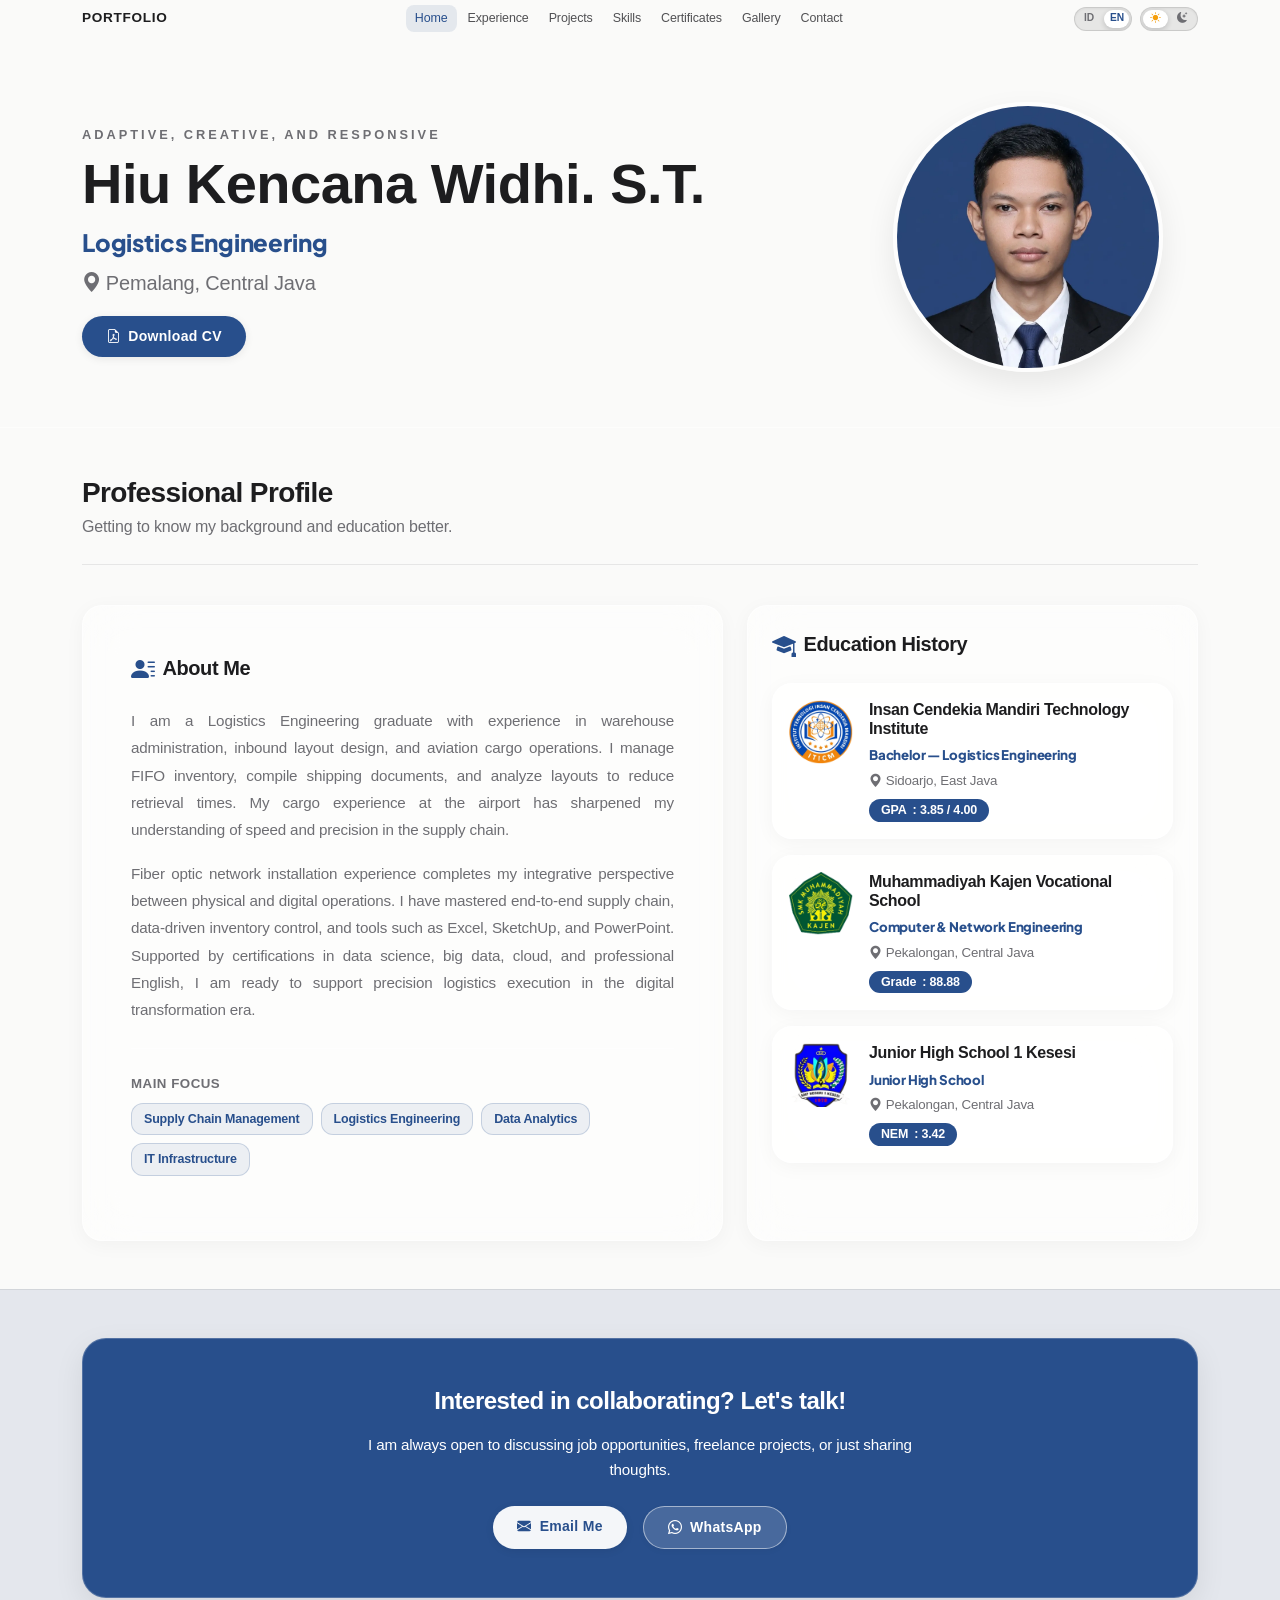
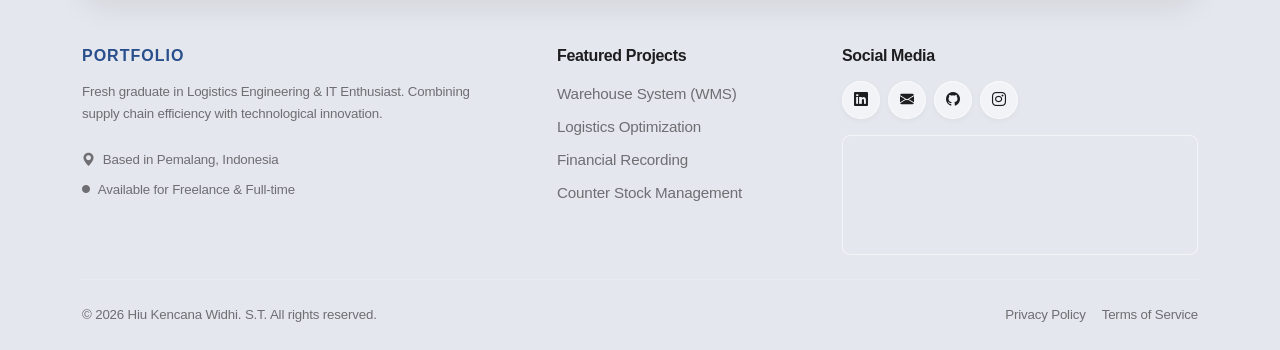
==== index.html @ ec38e048 "update" ====
<!DOCTYPE html>
<html lang="en">

<head>
    <meta charset="UTF-8">
    <meta name="viewport" content="width=device-width, initial-scale=1.0">
    <meta name="description"
        content="Portfolio profesional Hiu Kencana Widhi. S.T. — Teknik Logistik, Supply Chain, Web Development.">
    <meta name="theme-color" content="#284F8C">
    <meta name="mobile-web-app-capable" content="yes">
    <title>Hiu Kencana Widhi, S.T. — Logistics Engineer & Web Developer Portfolio</title>

    <!-- DNS Prefetch & Preconnect untuk CDN eksternal -->
    <link rel="dns-prefetch" href="https://cdn.jsdelivr.net">
    <link rel="dns-prefetch" href="https://fonts.googleapis.com">
    <link rel="dns-prefetch" href="https://fonts.gstatic.com">
    <link rel="preconnect" href="https://cdn.jsdelivr.net" crossorigin>
    <link rel="preconnect" href="https://fonts.googleapis.com">
    <link rel="preconnect" href="https://fonts.gstatic.com" crossorigin>

    <!-- Preload aset kritis (profile image & CSS utama) -->
    <link rel="preload" href="assets/images/profile/profile.webp" as="image" fetchpriority="high">
    <link rel="preload" href="core/css/style.css" as="style">

    <!-- Bootstrap CSS -->
    <link href="https://cdn.jsdelivr.net/npm/bootstrap@5.3.0/dist/css/bootstrap.min.css" rel="stylesheet">
    <!-- Bootstrap Icons — load non-blocking -->
    <link rel="stylesheet" href="https://cdn.jsdelivr.net/npm/bootstrap-icons@1.11.0/font/bootstrap-icons.css" media="print" onload="this.media='all'">
    <noscript><link rel="stylesheet" href="https://cdn.jsdelivr.net/npm/bootstrap-icons@1.11.0/font/bootstrap-icons.css"></noscript>
    <!-- Google Fonts — non-blocking, load setelah konten utama tampil -->
    <link href="https://fonts.googleapis.com/css2?family=Inter:wght@300;400;500;600;700&family=Plus+Jakarta+Sans:ital,wght@0,500;0,600;0,700;0,800;1,400&family=Outfit:wght@600;700;800;900&family=JetBrains+Mono:wght@400;500;600&display=swap" rel="stylesheet" media="print" onload="this.media='all'">
    <noscript><link href="https://fonts.googleapis.com/css2?family=Inter:wght@300;400;500;600;700&family=Plus+Jakarta+Sans:ital,wght@0,500;0,600;0,700;0,800;1,400&family=Outfit:wght@600;700;800;900&family=JetBrains+Mono:wght@400;500;600&display=swap" rel="stylesheet"></noscript>
    <!-- CSS Utama -->
    <link rel="stylesheet" href="core/css/style.css">
    <link rel="icon" type="image/png" href="assets/images/profile/profile.webp">

    <!-- PWA Manifest & Icons -->
    <link rel="manifest" href="manifest.json">
    <link rel="apple-touch-icon" href="assets/images/icons/icon-192.png">
    <meta name="theme-color" content="#284F8C">
    <meta name="mobile-web-app-capable" content="yes">
    <meta name="apple-mobile-web-app-status-bar-style" content="black-translucent">

    <!-- Open Graph / Facebook / LinkedIn / WhatsApp -->
    <meta property="og:type" content="website">
    <meta property="og:title" content="Hiu Kencana Widhi, S.T. — Logistics Engineer & Web Developer Portfolio">
    <meta property="og:description" content="Portfolio profesional Hiu Kencana Widhi, S.T. — Spesialis Rekayasa Logistik, Supply Chain Management, Administrasi Gudang, dan Web Development.">
    <meta property="og:image" content="assets/images/profile/profile.webp">
    <meta property="og:site_name" content="Portfolio Hiu Kencana Widhi">

    <!-- Twitter Card -->
    <meta name="twitter:card" content="summary_large_image">
    <meta name="twitter:title" content="Hiu Kencana Widhi, S.T. — Logistics Engineer & Web Developer Portfolio">
    <meta name="twitter:description" content="Portfolio profesional Hiu Kencana Widhi, S.T. — Spesialis Rekayasa Logistik, Supply Chain Management, Administrasi Gudang, dan Web Development.">
    <meta name="twitter:image" content="assets/images/profile/profile.webp">
    <!-- Schema.org Structured Data (JSON-LD) -->
    <script type="application/ld+json">
    {
      "@context": "https://schema.org",
      "@type": "Person",
      "name": "Hiu Kencana Widhi, S.T.",
      "alternateName": "Hiu Kencana",
      "jobTitle": "Logistics Engineer & Web Developer",
      "gender": "Male",
      "address": {
        "@type": "PostalAddress",
        "addressLocality": "Pemalang",
        "addressRegion": "Jawa Tengah",
        "addressCountry": "ID"
      },
      "almaMater": {
        "@type": "CollegeOrUniversity",
        "name": "Institut Teknologi Insan Cendekia Mandiri"
      },
      "knowsAbout": [
        "Logistics Engineering",
        "Supply Chain Management",
        "Warehouse Management System",
        "Web Development",
        "Systematic Layout Planning",
        "FIFO Inventory Control",
        "Data Analysis",
        "IT Infrastructure & Networking"
      ],
      "sameAs": [
        "https://www.linkedin.com/in/hiu-kencana-widhi",
        "https://github.com/hiu-kencana-widhi",
        "https://instagram.com/hiukencana"
      ],
      "image": "assets/images/profile/profile.webp",
      "email": "mailto:widhi.limited@gmail.com"
    }
    </script>

</head>

<body>

    <!-- ===== DRAWER BACKDROP ===== -->
    <div id="drawer-backdrop" class="drawer-backdrop"></div>

    <!-- ===== LEFT DRAWER ===== -->
    <aside id="nav-drawer" class="nav-drawer" role="dialog" aria-modal="true" aria-label="Menu Navigasi">
        <div class="drawer-header">
            <a class="drawer-brand" href="index.html">PORTFOLIO</a>
            <button id="drawer-close" class="drawer-close" aria-label="Tutup menu">
                <i class="bi bi-x-lg"></i>
            </button>
        </div>

        <nav class="drawer-nav">
            <a class="nav-link" href="index.html">
                <i class="bi bi-house nav-icon"></i> <span data-t="nav_home">Home</span>
            </a>
            <a class="nav-link" href="core/pages/pengalaman.html">
                <i class="bi bi-briefcase nav-icon"></i> <span data-t="nav_exp">Experience</span>
            </a>
            <a class="nav-link" href="core/pages/proyek.html">
                <i class="bi bi-layers nav-icon"></i> <span data-t="nav_proj">Projects</span>
            </a>
            <a class="nav-link" href="core/pages/keahlian.html">
                <i class="bi bi-tools nav-icon"></i> <span data-t="nav_skill">Skills</span>
            </a>
            <a class="nav-link" href="core/pages/sertifikat.html">
                <i class="bi bi-patch-check nav-icon"></i> <span data-t="nav_cert">Certificates</span>
            </a>
            <a class="nav-link" href="core/pages/dokumentasi.html">
                <i class="bi bi-camera nav-icon"></i> <span data-t="nav_doc">Gallery</span>
            </a>
            <a class="nav-link" href="core/pages/kontak.html">
                <i class="bi bi-envelope nav-icon"></i> <span data-t="nav_contact">Contact</span>
            </a>
        </nav>

        <div class="drawer-footer d-flex flex-column gap-3">
            <div class="d-flex align-items-center justify-content-between w-100">
                <span class="theme-label" data-t="theme_label">Dark Mode</span>
                <button class="theme-toggle switch-toggle" aria-label="Toggle Theme" id="mobile-theme-switch">
                    <span class="switch-handle"></span>
                    <span class="switch-option opt-left"><i class="bi bi-sun-fill"></i></span>
                    <span class="switch-option opt-right"><i class="bi bi-moon-stars-fill"></i></span>
                </button>
            </div>
            <div class="d-flex align-items-center justify-content-between w-100">
                <span class="theme-label" data-t="lang_label">Language</span>
                <button class="lang-toggle switch-toggle" aria-label="Toggle Language" id="mobile-lang-switch" data-lang-switch>
                    <span class="switch-handle"></span>
                    <span class="switch-option opt-left">ID</span>
                    <span class="switch-option opt-right">EN</span>
                </button>
            </div>
        </div>
    </aside>

    <nav class="navbar navbar-expand-lg shadow-sm">
        <div class="container">
            <!-- Brand: left -->
            <a class="navbar-brand" href="index.html">PORTFOLIO</a>

            <!-- Mobile: hamburger RIGHT -->
            <button class="navbar-toggler" type="button" aria-label="Buka menu">
                <span class="tog-bar"></span>
                <span class="tog-bar"></span>
                <span class="tog-bar"></span>
            </button>

            <!-- Desktop nav -->
            <div class="collapse navbar-collapse" id="navbarNav">
                <ul class="navbar-nav mx-auto align-items-center">
                    <li class="nav-item"><a class="nav-link" href="index.html" data-t="nav_home">Home</a></li>
                    <li class="nav-item"><a class="nav-link" href="core/pages/pengalaman.html" data-t="nav_exp">Experience</a></li>
                    <li class="nav-item"><a class="nav-link" href="core/pages/proyek.html" data-t="nav_proj">Projects</a></li>
                    <li class="nav-item"><a class="nav-link" href="core/pages/keahlian.html" data-t="nav_skill">Skills</a></li>
                    <li class="nav-item"><a class="nav-link" href="core/pages/sertifikat.html" data-t="nav_cert">Certificates</a></li>
                    <li class="nav-item"><a class="nav-link" href="core/pages/dokumentasi.html" data-t="nav_doc">Gallery</a></li>
                    <li class="nav-item"><a class="nav-link" href="core/pages/kontak.html" data-t="nav_contact">Contact</a></li>
                </ul>
                <div class="d-flex align-items-center gap-2">
                    <button class="lang-toggle switch-toggle" aria-label="Toggle Language" id="desktop-lang-switch" data-lang-switch>
                        <span class="switch-handle"></span>
                        <span class="switch-option opt-left">ID</span>
                        <span class="switch-option opt-right">EN</span>
                    </button>
                    <button class="theme-toggle switch-toggle" aria-label="Toggle Theme" id="desktop-theme-switch">
                        <span class="switch-handle"></span>
                        <span class="switch-option opt-left"><i class="bi bi-sun-fill"></i></span>
                        <span class="switch-option opt-right"><i class="bi bi-moon-stars-fill"></i></span>
                    </button>
                </div>
            </div>
        </div>
    </nav>

    <!-- HERO -->
    <header class="hero-section">
        <div class="container">
            <div class="row align-items-center justify-content-between flex-column-reverse flex-lg-row g-5">
                <!-- Text -->
                <div class="col-lg-8 text-center text-lg-start">
                    <p class="text-muted fw-semibold mb-1 text-uppercase" style="letter-spacing:3px; font-size:0.8rem;"
                        data-t="hero_title">Adaptif, Kreatif, dan Responsif</p>
                    <h1 class="display-3 fw-bold mb-1" data-t="hero_subtitle">Hiu Kencana Widhi. S.T.</h1>
                    <p class="fw-semibold text-accent mb-1" style="font-size:1.5rem;">
                        <span id="typed-text">Logistics Engineer</span>
                    </p>
                    <p class="text-muted mb-3 fs-5">
                        <i class="bi bi-geo-alt-fill text-danger me-1"></i><span data-t="hero_loc">Pemalang, Central Java</span>
                    </p>
                    <div class="d-flex flex-wrap justify-content-center justify-content-lg-start gap-2">
                        <a href="core/docs/CV_Hiu_Kencana_Widhi_Teknik_Logistik_S1.pdf" class="btn btn-primary px-4">
                            <i class="bi bi-file-earmark-pdf me-2"></i><span data-t="btn_cv">Download CV</span>
                        </a>
                    </div>
                </div>
                <!-- Photo -->
                <div class="col-lg-4 text-center">
                    <div class="hero-img-wrap" id="heroPhotoBtn" style="cursor:pointer;">
                        <img src="assets/images/profile/profile.webp" alt="Foto Profil Hiu Kencana Widhi. S.T." class="hero-img"
                             loading="eager" decoding="async"
                             onerror="this.src='https://via.placeholder.com/290'">
                    </div>
                </div>
            </div>
        </div>
    </header>

    <!-- PROFIL -->
    <main id="profil" class="container py-5">

        <div class="page-header pt-0">
            <h2 class="h3 fw-bold mb-1" data-t="profile_title">Professional Profile</h2>
            <p data-t="profile_desc">Getting to know my background and education better.</p>
        </div>

        <div class="row g-4 align-items-stretch">
            <!-- Tentang Saya -->
            <div class="col-lg-7">
                <div class="card p-4 p-lg-5 h-100" id="aboutCardBtn" style="cursor:pointer;">
                    <h3 class="h5 fw-bold mb-4 d-flex align-items-center gap-2">
                        <i class="bi bi-person-lines-fill text-accent fs-4"></i>
                        <span data-t="about_title">About Me</span>
                    </h3>
                    <p class="text-muted mb-3" style="text-align:justify; line-height:1.8;" data-t="about_p1">
                        I am a Logistics Engineering graduate with experience in warehouse administration, inbound
                        layout design, and aviation cargo operations. I manage FIFO inventory, compile shipping
                        documents, and analyze layouts to reduce retrieval times. My cargo experience at the airport
                        has sharpened my understanding of speed and precision in the supply chain.
                    </p>
                    <p class="text-muted mb-4" style="text-align:justify; line-height:1.8;" data-t="about_p2">
                        Fiber optic network installation experience completes my integrative perspective between
                        physical and digital operations. I have mastered end-to-end supply chain, data-driven inventory
                        control, and tools such as Excel, SketchUp, and PowerPoint. Supported by certifications in data
                        science, big data, cloud, and professional English, I am ready to support precision logistics
                        execution in the digital transformation era.
                    </p>
                    <div class="pt-4" style="border-top: 1px solid var(--border);">
                        <p class="text-muted small fw-semibold mb-2 text-uppercase" style="letter-spacing:0.5px;"
                            data-t="focus_title">Main Focus</p>
                        <div class="d-flex flex-wrap gap-2 mb-3">
                            <span class="focus-badge">Supply Chain Management</span>
                            <span class="focus-badge">Logistics Engineering</span>
                            <span class="focus-badge">Data Analytics</span>
                            <span class="focus-badge">IT Infrastructure</span>
                        </div>
                    </div>
                </div>
            </div>

            <!-- Pendidikan -->
            <div class="col-lg-5">
                <div class="card p-4 h-100">
                    <h3 class="h5 fw-bold mb-4 d-flex align-items-center gap-2">
                        <i class="bi bi-mortarboard-fill text-accent fs-4"></i>
                        <span data-t="edu_title">Riwayat Pendidikan</span>
                    </h3>
                    <div class="d-flex flex-column gap-3">
                        <!-- S1 -->
                        <div class="edu-item">
                            <div class="edu-logo">
                                <img src="assets/images/education/logo iticm.webp" alt="ITICM Logo" loading="lazy" decoding="async">
                            </div>
                            <div>
                                <h4 class="h6 fw-bold mb-1" data-t="edu_iticm">Institut Teknologi Insan Cendekia Mandiri
                                </h4>
                                <p class="text-accent small fw-semibold mb-1" data-t="edu_s1">S1 — Teknik Logistik</p>
                                <p class="text-muted small mb-1"><i
                                        class="bi bi-geo-alt-fill text-danger me-1"></i><span
                                        data-t="loc_sidoarjo">Sidoarjo, Jawa Timur</span></p>
                                <span class="badge text-bg-primary" style="font-size:0.75rem;"><span
                                        data-t="edu_gpa">IPK</span>: 3.85 / 4.00</span>
                            </div>
                        </div>
                        <!-- SMK -->
                        <div class="edu-item">
                            <div class="edu-logo">
                                <img src="assets/images/education/logo smk-muhamka.webp" alt="SMK Muhamka Logo" loading="lazy" decoding="async">
                            </div>
                            <div>
                                <h4 class="h6 fw-bold mb-1" data-t="edu_smk_name">SMK Muhammadiyah Kajen</h4>
                                <p class="text-accent small fw-semibold mb-1" data-t="edu_smk">Teknik Komputer &amp;
                                    Jaringan</p>
                                <p class="text-muted small mb-1"><i
                                        class="bi bi-geo-alt-fill text-danger me-1"></i><span
                                        data-t="loc_pekalongan">Pekalongan, Jawa Tengah</span></p>
                                <span class="badge text-bg-primary" style="font-size:0.75rem;"><span
                                        data-t="edu_grade">Nilai</span>: 88.88</span>
                            </div>
                        </div>
                        <!-- SMP -->
                        <div class="edu-item">
                            <div class="edu-logo">
                                <img src="assets/images/education/logo-smp-1-kesesi.webp" alt="SMP N 1 Kesesi Logo" loading="lazy" decoding="async">
                            </div>
                            <div>
                                <h4 class="h6 fw-bold mb-1" data-t="edu_smp_name">SMP N 1 Kesesi</h4>
                                <p class="text-accent small fw-semibold mb-1" data-t="edu_smp">Sekolah Menengah Pertama
                                </p>
                                <p class="text-muted small mb-1"><i
                                        class="bi bi-geo-alt-fill text-danger me-1"></i><span
                                        data-t="loc_pekalongan">Pekalongan, Jawa Tengah</span></p>
                                <span class="badge text-bg-primary" style="font-size:0.75rem;"><span
                                        data-t="edu_nem">NEM</span>: 3.42</span>
                            </div>
                        </div>
                    </div>
                </div>
            </div>
        </div>
    </main>

    <!-- MODAL VIEW PENDIDIKAN -->
    <div class="modal fade" id="eduModal" tabindex="-1" aria-hidden="true">
        <div class="modal-dialog modal-dialog-centered">
            <div class="modal-content" style="background:var(--surface); border:1px solid var(--border);">
                <div class="modal-header border-0 pb-0">
                    <h2 class="h3 fw-bold mb-1" data-t="edu_title">Education History</h2>
                    <button type="button" class="btn-close" data-bs-dismiss="modal" aria-label="Close"></button>
                </div>
                <div class="modal-body p-4 pt-2">
                    <div class="text-center mb-4">
                        <div class="edu-logo mx-auto mb-3" style="width:80px;height:80px;">
                            <img src="" id="modalEduLogo" alt="Logo Sekolah"
                                style="max-width:100%;max-height:100%;object-fit:contain;">
                        </div>
                        <h4 class="h5 fw-bold mb-1" id="modalEduTitle"></h4>
                        <p class="text-accent fw-semibold mb-1" id="modalEduDegree"></p>
                        <p class="text-muted small mb-2"><i class="bi bi-geo-alt-fill text-danger me-1"></i><span
                                id="modalEduLoc"></span></p>
                        <span class="badge text-bg-primary" id="modalEduGrade"></span>
                    </div>
                    <hr class="my-3" style="border-color:var(--border);">
                    <div class="p-3 rounded-3" style="background:rgba(var(--accent-rgb), 0.05);">
                        <p class="mb-0 small text-muted text-center italic" id="modalEduDesc"></p>
                    </div>
                </div>
            </div>
        </div>
    </div>

    <!-- FOOTER -->
    <footer class="footer pt-5 pb-4">
        <div class="container">
            <!-- CTA SECTION -->
            <div class="row mb-5">
                <div class="col-12">
                    <div class="card p-4 p-lg-5 text-center" id="ctaCardBtn"
                        style="background: linear-gradient(135deg, #284F8C 0%, #1d3b6a 100%); border:none; cursor:pointer;">
                        <h3 class="h4 fw-bold text-white mb-3" data-t="footer_cta_title">Tertarik bekerja sama? Yuk,
                            ngobrol!</h3>
                        <p class="text-white text-opacity-75 mb-4 mx-auto" style="max-width:600px;"
                            data-t="footer_cta_desc">
                            Saya selalu terbuka untuk diskusi mengenai peluang kerja, proyek freelance, atau sekadar
                            bertukar pikiran.
                        </p>
                        <div class="d-flex flex-wrap justify-content-center gap-3">
                            <a href="mailto:widhi.limited@gmail.com" class="btn btn-light px-4"
                                onclick="event.stopPropagation();">
                                <i class="bi bi-envelope-fill me-2"></i>Email Me
                            </a>
                            <a href="https://wa.me/6285174208810" class="btn btn-outline-light px-4"
                                onclick="event.stopPropagation();">
                                <i class="bi bi-whatsapp me-2"></i>WhatsApp
                            </a>
                        </div>
                    </div>
                </div>
            </div>

            <div class="row g-4">
                <!-- BIO & STATUS -->
                <div class="col-lg-5 col-md-12">
                    <h3 class="h6 fw-bold mb-3" style="color:var(--accent);letter-spacing:1px;">PORTFOLIO</h3>
                    <p class="text-muted small mb-4" style="max-width:400px;" data-t="footer_text">
                        Fresh graduate Teknik Logistik & IT Enthusiast. Menggabungkan efisiensi rantai pasok dengan
                        inovasi teknologi.
                    </p>
                    <div class="d-flex flex-column gap-2">
                        <div class="d-flex align-items-center gap-2 text-muted small">
                            <i class="bi bi-geo-alt-fill text-danger"></i>
                            <span data-t="footer_loc">Berbasis di Pemalang, Indonesia</span>
                        </div>
                        <div class="d-flex align-items-center gap-2 text-muted small">
                            <i class="bi bi-circle-fill text-success" style="font-size:0.5rem;"></i>
                            <span data-t="footer_status">Tersedia untuk Freelance & Full-time</span>
                        </div>
                    </div>
                </div>

                <!-- FEATURED PROJECTS -->
                <div class="col-lg-3 col-md-6">
                    <h4 class="h6 fw-bold mb-3" data-t="footer_featured">Proyek Unggulan</h4>
                    <ul class="list-unstyled d-flex flex-column gap-2 mb-0">
                        <li><a href="#" class="footer-link footer-project-link" data-title="proj_wms_title"
                                data-cat="proj_web_cat" data-desc="proj_wms_desc"
                                data-tags="Barang Masuk, Barang Keluar, Monitoring Stok, Laporan & Grafik, AI Assistant"
                                data-images="assets/images/projects/Warehouse Management System (WMS)/admin/1.webp, assets/images/projects/Warehouse Management System (WMS)/admin/2.webp, assets/images/projects/Warehouse Management System (WMS)/admin/3.webp, assets/images/projects/Warehouse Management System (WMS)/admin/4.webp, assets/images/projects/Warehouse Management System (WMS)/admin/5.webp, assets/images/projects/Warehouse Management System (WMS)/admin/6.webp, assets/images/projects/Warehouse Management System (WMS)/admin/7.webp, assets/images/projects/Warehouse Management System (WMS)/admin/8.webp, assets/images/projects/Warehouse Management System (WMS)/admin/9.webp, assets/images/projects/Warehouse Management System (WMS)/user/1.webp, assets/images/projects/Warehouse Management System (WMS)/user/2.webp, assets/images/projects/Warehouse Management System (WMS)/user/3.webp"
                                data-demo="http://wms-hiu.full.diskon.cloud/login">Warehouse System (WMS)</a></li>
                        <li><a href="#" class="footer-link footer-project-link" data-title="proj_ta_title"
                                data-cat="proj_ta_cat" data-desc="proj_ta_desc"
                                data-tags="SketchUp, Analisis Data, SLP Method"
                                data-images="assets/images/projects/logistics-opt/1.webp, assets/images/projects/logistics-opt/2.webp">Logistics
                                Optimization</a></li>
                        <li><a href="#" class="footer-link footer-project-link" data-title="proj_fin_title"
                                data-cat="proj_web_cat" data-desc="proj_fin_desc"
                                data-tags="Arus Kas, Manajemen Transaksi, Secure Auth"
                                data-demo="http://catatan-keuangan.full.diskon.cloud"
                                data-images="assets/images/projects/fin-system/admin/1.webp, assets/images/projects/fin-system/admin/2.webp, assets/images/projects/fin-system/admin/3.webp, assets/images/projects/fin-system/admin/4.webp, assets/images/projects/fin-system/admin/5.webp, assets/images/projects/fin-system/user/1.webp, assets/images/projects/fin-system/user/2.webp, assets/images/projects/fin-system/user/3.webp">Financial
                                Recording</a></li>
                        <li><a href="#" class="footer-link footer-project-link" data-title="proj_stock_title"
                                data-cat="proj_web_cat" data-desc="proj_stock_desc"
                                data-tags="Stok Produk, Transaksi, Laporan Laba Rugi, Kategori"
                                data-images="assets/images/projects/Management Stock Konter/admin/1.webp, assets/images/projects/Management Stock Konter/admin/2.webp, assets/images/projects/Management Stock Konter/admin/3.webp, assets/images/projects/Management Stock Konter/admin/4.webp, assets/images/projects/Management Stock Konter/admin/5.webp, assets/images/projects/Management Stock Konter/admin/6.webp, assets/images/projects/Management Stock Konter/admin/7.webp, assets/images/projects/Management Stock Konter/admin/8.webp, assets/images/projects/Management Stock Konter/admin/9.webp, assets/images/projects/Management Stock Konter/user/1.webp, assets/images/projects/Management Stock Konter/user/2.webp, assets/images/projects/Management Stock Konter/user/3.webp">Counter
                                Stock Management</a></li>
                    </ul>
                </div>

                <!-- CONTACT & SOCIAL -->
                <div class="col-lg-4 col-md-6">
                    <h4 class="h6 fw-bold mb-3" data-t="footer_social">Sosial Media</h4>
                    <div class="d-flex gap-2 mb-3">
                        <a href="https://www.linkedin.com/in/hiu-kencana-widhi" target="_blank" rel="noopener"
                            class="social-btn" aria-label="LinkedIn"><i class="bi bi-linkedin"></i></a>
                        <a href="mailto:widhi.limited@gmail.com" class="social-btn" aria-label="Email"><i
                                class="bi bi-envelope-fill"></i></a>
                        <a href="https://github.com/hiu-kencana-widhi" target="_blank" rel="noopener" class="social-btn"
                            aria-label="GitHub"><i class="bi bi-github"></i></a>
                        <a href="https://instagram.com/hiukencana" target="_blank" rel="noopener" class="social-btn"
                            aria-label="Instagram"><i class="bi bi-instagram"></i></a>
                    </div>
                    <div class="rounded-3 overflow-hidden" style="height: 120px; border: 1px solid var(--border);">
                        <iframe 
                            src="https://www.google.com/maps/embed?pb=!1m18!1m12!1m3!1d989.9726930858953!2d109.48440246950454!3d-7.0221237995612125!2m3!1f0!2f0!3f0!3m2!1i1024!2i768!4f13.1!3m3!1m2!1s0x2e6fe0af572c7fcb%3A0xe36afce554d85fba!2sKaliwadas%2C%20Jatiroyom%2C%20Kec.%20Bodeh%2C%20Kabupaten%20Pemalang%2C%20Jawa%20Tengah%2052365!5e0!3m2!1sid!2sid!4v1785345738945!5m2!1sid!2sid" 
                            width="100%" height="100%" style="border:0;" allowfullscreen="" loading="lazy" referrerpolicy="strict-origin-when-cross-origin">
                        </iframe>
                    </div>
                </div>
            </div>

            <hr class="my-4" style="border-color:var(--border);">

            <!-- COPYRIGHT -->
            <div class="d-flex flex-column flex-md-row justify-content-between align-items-center gap-3">
                <p class="text-muted small mb-0" data-t="footer_copyright">© 2026 Hiu Kencana Widhi, S.T. Seluruh hak cipta
                    dilindungi.</p>
                <div class="d-flex gap-3">
                    <a href="#" class="text-muted small hover-accent">Privacy Policy</a>
                    <a href="#" class="text-muted small hover-accent">Terms of Service</a>
                </div>
            </div>
        </div>
    </footer>

    <!-- BACK TO TOP -->
    <button id="backToTop" class="back-to-top" aria-label="Back to Top">
        <i class="bi bi-arrow-up"></i>
    </button>

    <!-- CONTACT MODAL -->
    <div class="modal fade" id="contactModal" tabindex="-1" aria-hidden="true">
        <div class="modal-dialog modal-dialog-centered" style="max-width:460px;">
            <div class="modal-content"
                style="background:var(--surface); border:1px solid var(--border); border-radius:20px; overflow:hidden;">
                <div class="modal-header border-0 pb-0 px-4 pt-4">
                    <div class="d-flex align-items-center gap-3">
                        <div class="d-flex align-items-center justify-content-center rounded-3"
                            style="width:44px;height:44px;background:rgba(var(--accent-rgb), 0.1);">
                            <i class="bi bi-chat-dots-fill text-accent fs-5"></i>
                        </div>
                        <div>
                            <h2 class="h6 fw-bold mb-0" data-t="footer_cta_title">Tertarik bekerja sama?</h2>
                            <p class="text-muted small mb-0" data-t="contact_modal_sub">Pilih cara terbaik untuk
                                menghubungi saya</p>
                        </div>
                    </div>
                    <button type="button" class="btn-close ms-auto" data-bs-dismiss="modal" aria-label="Close"></button>
                </div>
                <div class="modal-body px-4 pt-3 pb-4">
                    <!-- Status -->
                    <div class="d-flex align-items-center gap-2 mb-3 p-2 rounded-3"
                        style="background:rgba(34,197,94,0.08); border:1px solid rgba(34,197,94,0.2);">
                        <i class="bi bi-circle-fill text-success" style="font-size:0.5rem;"></i>
                        <span class="text-muted small" data-t="footer_status">Tersedia untuk Freelance &amp;
                            Full-time</span>
                    </div>
                    <!-- Contact Options -->
                    <div class="d-flex flex-column gap-2 mb-3">
                        <a href="mailto:widhi.limited@gmail.com"
                            class="d-flex align-items-center gap-3 p-3 rounded-3 text-decoration-none contact-option-row">
                            <div class="d-flex align-items-center justify-content-center rounded-2"
                                style="width:38px;height:38px;background:rgba(var(--accent-rgb), 0.1);flex-shrink:0;">
                                <i class="bi bi-envelope-fill text-accent"></i>
                            </div>
                            <div>
                                <div class="fw-semibold" style="font-size:0.85rem;">Email</div>
                                <div class="text-muted" style="font-size:0.78rem;">widhi.limited@gmail.com</div>
                            </div>
                            <i class="bi bi-arrow-right ms-auto text-muted"></i>
                        </a>
                        <a href="https://wa.me/6285174208810" target="_blank" rel="noopener"
                            class="d-flex align-items-center gap-3 p-3 rounded-3 text-decoration-none contact-option-row">
                            <div class="d-flex align-items-center justify-content-center rounded-2"
                                style="width:38px;height:38px;background:rgba(37,211,102,0.1);flex-shrink:0;">
                                <i class="bi bi-whatsapp" style="color:#25d366;"></i>
                            </div>
                            <div>
                                <div class="fw-semibold" style="font-size:0.85rem;">WhatsApp</div>
                                <div class="text-muted" style="font-size:0.78rem;" data-t="contact_wa_sub">Chat langsung
                                    via WhatsApp</div>
                            </div>
                            <i class="bi bi-arrow-right ms-auto text-muted"></i>
                        </a>
                        <a href="https://www.linkedin.com/in/hiu-kencana-widhi" target="_blank" rel="noopener"
                            class="d-flex align-items-center gap-3 p-3 rounded-3 text-decoration-none contact-option-row">
                            <div class="d-flex align-items-center justify-content-center rounded-2"
                                style="width:38px;height:38px;background:rgba(10,102,194,0.1);flex-shrink:0;">
                                <i class="bi bi-linkedin" style="color:#0a66c2;"></i>
                            </div>
                            <div>
                                <div class="fw-semibold" style="font-size:0.85rem;">LinkedIn</div>
                                <div class="text-muted" style="font-size:0.78rem;">linkedin.com/in/hiu-kencana-widhi
                                </div>
                            </div>
                            <i class="bi bi-arrow-right ms-auto text-muted"></i>
                        </a>
                        <a href="https://github.com/hiu-kencana-widhi" target="_blank" rel="noopener"
                            class="d-flex align-items-center gap-3 p-3 rounded-3 text-decoration-none contact-option-row">
                            <div class="d-flex align-items-center justify-content-center rounded-2"
                                style="width:38px;height:38px;background:rgba(0,0,0,0.06);flex-shrink:0;">
                                <i class="bi bi-github" style="color:var(--text);"></i>
                            </div>
                            <div>
                                <div class="fw-semibold" style="font-size:0.85rem;">GitHub</div>
                                <div class="text-muted" style="font-size:0.78rem;">github.com/hiu-kencana-widhi</div>
                            </div>
                            <i class="bi bi-arrow-right ms-auto text-muted"></i>
                        </a>
                    </div>
                    <hr style="border-color:var(--border);">
                    <a href="core/pages/kontak.html" class="btn btn-primary btn-sm w-100">
                        <i class="bi bi-send me-2"></i><span data-t="nav_contact">Halaman Kontak</span>
                    </a>
                </div>
            </div>
        </div>
    </div>

    <!-- ABOUT ME MODAL -->
    <div class="modal fade" id="aboutModal" tabindex="-1" aria-hidden="true">
        <div class="modal-dialog modal-dialog-centered" style="max-width:500px;">
            <div class="modal-content"
                style="background:var(--surface); border:1px solid var(--border); border-radius:20px; overflow:hidden;">
                <div class="modal-header border-0 pb-0 px-4 pt-4">
                    <div class="d-flex align-items-center gap-3">
                        <div class="d-flex align-items-center justify-content-center rounded-3"
                            style="width:44px;height:44px;background:rgba(var(--accent-rgb), 0.1);">
                            <i class="bi bi-person-lines-fill text-accent fs-5"></i>
                        </div>
                        <div>
                            <h2 class="h6 fw-bold mb-0" data-t="about_title">Tentang Saya</h2>
                            <p class="text-muted small mb-0">Hiu Kencana Widhi, S.T. &middot; <span data-t="role_log">Teknik
                                    Logistik</span> &amp; <span data-t="role_net">Teknisi Jaringan</span></p>
                        </div>
                    </div>
                    <button type="button" class="btn-close ms-auto" data-bs-dismiss="modal" aria-label="Close"></button>
                </div>
                <div class="modal-body px-4 pt-3 pb-4">
                    <!-- Stats -->
                    <div class="row g-2 mb-3">
                        <div class="col-4">
                            <div class="text-center p-2 rounded-3"
                                style="background:rgba(var(--accent-rgb), 0.06); border:1px solid rgba(var(--accent-rgb), 0.12);">
                                <div class="fw-bold text-accent" style="font-size:1.3rem;">3.85</div>
                                <div class="text-muted" style="font-size:0.72rem;">GPA / 4.00</div>
                            </div>
                        </div>
                        <div class="col-4">
                            <div class="text-center p-2 rounded-3"
                                style="background:rgba(var(--accent-rgb), 0.06); border:1px solid rgba(var(--accent-rgb), 0.12);">
                                <div class="fw-bold text-accent" style="font-size:1.3rem;">4+</div>
                                <div class="text-muted" style="font-size:0.72rem;" data-t="modal_about_exp">Pengalaman
                                </div>
                            </div>
                        </div>
                        <div class="col-4">
                            <div class="text-center p-2 rounded-3"
                                style="background:rgba(var(--accent-rgb), 0.06); border:1px solid rgba(var(--accent-rgb), 0.12);">
                                <div class="fw-bold text-accent" style="font-size:1.3rem;">10+</div>
                                <div class="text-muted" style="font-size:0.72rem;" data-t="modal_about_cert">Sertifikat
                                </div>
                            </div>
                        </div>
                    </div>
                    <!-- Focus Areas -->
                    <p class="text-muted small fw-semibold mb-2 text-uppercase" style="letter-spacing:1px;"
                        data-t="focus_title">Fokus Utama</p>
                    <div class="d-flex flex-wrap gap-2 mb-3">
                        <span class="focus-badge">Supply Chain Management</span>
                        <span class="focus-badge">Logistics Engineering</span>
                        <span class="focus-badge">Data Analytics</span>
                        <span class="focus-badge">IT Infrastructure</span>
                        <span class="focus-badge">Network Installation</span>
                        <span class="focus-badge">Web Development</span>
                    </div>
                    <hr style="border-color:var(--border);">
                    <!-- CTA -->
                    <div class="d-flex flex-wrap gap-2">
                        <a href="core/pages/pengalaman.html" class="btn btn-primary btn-sm px-3">
                            <i class="bi bi-briefcase me-1"></i><span data-t="nav_exp">Pengalaman</span>
                        </a>
                        <a href="core/docs/CV_Hiu_Kencana_Widhi_Teknik_Logistik_S1.pdf"
                            class="btn btn-outline-primary btn-sm px-3">
                            <i class="bi bi-file-earmark-pdf me-1"></i><span data-t="btn_cv">Unduh CV</span>
                        </a>
                    </div>
                </div>
            </div>
        </div>
    </div>

    <!-- PROFILE PHOTO MODAL -->
    <div class="modal fade" id="profileModal" tabindex="-1" aria-labelledby="profileModalLabel" aria-hidden="true">
        <div class="modal-dialog modal-dialog-centered" style="max-width:420px;">
            <div class="modal-content"
                style="background:var(--surface); border:1px solid var(--border); border-radius:20px; overflow:hidden;">
                <div class="modal-header border-0 pb-0">
                    <button type="button" class="btn-close" data-bs-dismiss="modal" aria-label="Close"></button>
                </div>
                <div class="modal-body text-center pt-0 pb-4 px-4">
                    <div class="d-flex justify-content-center mb-4">
                        <img src="assets/images/profile/profile.webp" alt="Foto Profil Hiu Kencana Widhi, S.T."
                            class="rounded-circle shadow-lg"
                            style="width:180px; height:180px; object-fit:cover; border:4px solid var(--border); display:block;"
                              onerror="this.src='https://via.placeholder.com/180'">
                    </div>
                    <h2 class="h4 fw-bold mb-1" data-t="hero_subtitle">Hiu Kencana Widhi, S.T.</h2>
                    <p class="text-accent fw-semibold mb-1" style="font-size:0.95rem;"><span data-t="role_log">Teknik
                            Logistik</span> &amp; <span data-t="role_net">Teknisi Jaringan</span></p>
                    <p class="text-muted small mb-3">
                        <i class="bi bi-geo-alt-fill text-danger me-1"></i>
                        <span data-t="hero_loc">Pemalang, Central Java</span>
                    </p>
                    <hr style="border-color:var(--border);">
                    <div class="d-flex justify-content-center gap-2 mt-3">
                        <a href="https://www.linkedin.com/in/hiu-kencana-widhi" target="_blank" rel="noopener"
                            class="social-btn" aria-label="LinkedIn"><i class="bi bi-linkedin"></i></a>
                        <a href="mailto:widhi.limited@gmail.com" class="social-btn" aria-label="Email"><i
                                class="bi bi-envelope-fill"></i></a>
                        <a href="https://github.com/hiu-kencana-widhi" target="_blank" rel="noopener" class="social-btn"
                            aria-label="GitHub"><i class="bi bi-github"></i></a>
                        <a href="https://instagram.com/hiukencana" target="_blank" rel="noopener" class="social-btn"
                            aria-label="Instagram"><i class="bi bi-instagram"></i></a>
                    </div>
                    <div class="mt-3">
                        <a href="core/docs/CV_Hiu_Kencana_Widhi_Teknik_Logistik_S1.pdf" class="btn btn-primary btn-sm px-4">
                            <i class="bi bi-file-earmark-pdf me-2"></i><span data-t="btn_cv">Download CV</span>
                        </a>
                    </div>
                </div>
            </div>
        </div>
    </div>
    <!-- MODAL VIEW PROYEK -->
    <div class="modal fade" id="projModal" tabindex="-1" aria-hidden="true">
        <div class="modal-dialog modal-lg modal-dialog-centered modal-dialog-scrollable">
            <div class="modal-content"
                style="background:var(--surface); border:1px solid var(--border); border-radius:20px; overflow:hidden; max-height:90vh;">
                <div class="modal-header border-0 pb-0 px-4 pt-4">
                    <div class="d-flex align-items-center gap-3">
                        <div class="d-flex align-items-center justify-content-center rounded-3"
                            style="width:44px;height:44px;background:rgba(var(--accent-rgb), 0.1);">
                            <i class="bi bi-layers-fill text-accent fs-5"></i>
                        </div>
                        <div>
                            <h2 class="h6 fw-bold mb-0" data-t="proj_modal_title">Detail Proyek</h2>
                        </div>
                    </div>
                    <button type="button" class="btn-close ms-auto" data-bs-dismiss="modal" aria-label="Close"></button>
                </div>
                <div class="modal-body p-4 pt-2">
                    <div class="row g-4">
                        <div class="col-lg-6">
                            <div id="modalProjCarousel"
                                class="carousel carousel-dark slide rounded-3 overflow-hidden bg-light"
                                data-bs-ride="carousel" style="max-height:220px;">
                                <div class="carousel-inner" id="modalProjImages" style="max-height:220px;">
                                    <!-- Images injected by JS -->
                                </div>
                                <button class="carousel-control-prev" type="button" data-bs-target="#modalProjCarousel"
                                    data-bs-slide="prev">
                                    <span class="carousel-control-prev-icon" aria-hidden="true"></span>
                                </button>
                                <button class="carousel-control-next" type="button" data-bs-target="#modalProjCarousel"
                                    data-bs-slide-to="next">
                                    <span class="carousel-control-next-icon" aria-hidden="true"></span>
                                </button>
                            </div>
                            <div id="modalProjIframeContainer" class="rounded-3 overflow-hidden border mt-3"
                                style="height:200px; display:none;">
                                <iframe id="modalProjIframe" src="" class="w-100 h-100" style="border:none;"></iframe>
                            </div>
                        </div>
                        <div class="col-lg-6 d-flex flex-column">
                            <span id="modalProjCat" class="text-muted small fw-semibold text-uppercase mb-1"
                                style="letter-spacing:1px;"></span>
                            <h4 id="modalProjTitle" class="h6 fw-bold mb-2"></h4>
                            <div class="p-3 rounded-3 mb-3"
                                style="background:var(--bg); border:1px solid var(--border);">
                                <p id="modalProjDesc" class="text-muted small mb-0 lh-lg" style="text-align:justify;">
                                </p>
                            </div>
                            <div id="modalProjTags" class="project-tags mb-4">
                                <!-- Tags injected by JS -->
                            </div>
                            <div class="mt-auto">
                                <a id="modalProjBtn" href="#" target="_blank" rel="noopener"
                                    class="btn btn-primary w-100" style="display:none;">
                                    <i class="bi bi-box-arrow-up-right me-2"></i><span data-t="proj_demo">Demo
                                        Website</span>
                                </a>
                            </div>
                        </div>
                    </div>
                </div>
            </div>
        </div>
    </div>

    <!-- CONTACT MODAL -->
    <div class="modal fade" id="contactModal" tabindex="-1" aria-hidden="true">
        <div class="modal-dialog modal-dialog-centered" style="max-width: 450px;">
            <div class="modal-content"
                style="background:var(--surface); border:1px solid var(--border); border-radius:20px; overflow:hidden;">
                <div class="modal-header border-0 pb-0 px-4 pt-4">
                    <div class="d-flex align-items-center gap-3">
                        <div class="d-flex align-items-center justify-content-center rounded-3"
                            style="width:44px;height:44px;background:rgba(var(--accent-rgb), 0.1);">
                            <i class="bi bi-chat-dots-fill text-accent fs-5"></i>
                        </div>
                        <div>
                            <h2 class="h6 fw-bold mb-0" data-t="footer_cta_title">Mari Berdiskusi</h2>
                            <p class="text-muted small mb-0" data-t="contact_modal_sub">Pilih metode yang paling nyaman
                                bagi Anda</p>
                        </div>
                    </div>
                    <button type="button" class="btn-close ms-auto" data-bs-dismiss="modal" aria-label="Close"></button>
                </div>
                <div class="modal-body p-4">
                    <div class="d-flex flex-column gap-2">
                        <a href="mailto:widhi.limited@gmail.com"
                            class="d-flex align-items-center gap-3 p-3 rounded-3 text-decoration-none contact-option-row">
                            <div class="d-flex align-items-center justify-content-center rounded-2"
                                style="width:38px;height:38px;background:rgba(var(--accent-rgb), 0.1);flex-shrink:0;">
                                <i class="bi bi-envelope-fill text-accent"></i>
                            </div>
                            <div>
                                <div class="fw-semibold" style="font-size:0.85rem;">Email</div>
                                <div class="text-muted" style="font-size:0.78rem;">widhi.limited@gmail.com</div>
                            </div>
                            <i class="bi bi-arrow-right ms-auto text-muted"></i>
                        </a>
                        <a href="https://wa.me/6285174208810" target="_blank" rel="noopener"
                            class="d-flex align-items-center gap-3 p-3 rounded-3 text-decoration-none contact-option-row">
                            <div class="d-flex align-items-center justify-content-center rounded-2"
                                style="width:38px;height:38px;background:rgba(37,211,102,0.1);flex-shrink:0;">
                                <i class="bi bi-whatsapp" style="color:#25d366;"></i>
                            </div>
                            <div>
                                <div class="fw-semibold" style="font-size:0.85rem;">WhatsApp</div>
                                <div class="text-muted" style="font-size:0.78rem;" data-t="contact_wa_sub">Chat langsung
                                    via WhatsApp</div>
                            </div>
                            <i class="bi bi-arrow-right ms-auto text-muted"></i>
                        </a>
                        <a href="https://www.linkedin.com/in/hiu-kencana-widhi" target="_blank" rel="noopener"
                            class="d-flex align-items-center gap-3 p-3 rounded-3 text-decoration-none contact-option-row">
                            <div class="d-flex align-items-center justify-content-center rounded-2"
                                style="width:38px;height:38px;background:rgba(10,102,194,0.1);flex-shrink:0;">
                                <i class="bi bi-linkedin" style="color:#0a66c2;"></i>
                            </div>
                            <div>
                                <div class="fw-semibold" style="font-size:0.85rem;">LinkedIn</div>
                                <div class="text-muted" style="font-size:0.78rem;">linkedin.com/in/hiu-kencana-widhi
                                </div>
                            </div>
                            <i class="bi bi-arrow-right ms-auto text-muted"></i>
                        </a>
                    </div>
                </div>
            </div>
        </div>
    </div>

    <!-- Script defer agar tidak blocking render -->
    <script src="https://cdn.jsdelivr.net/npm/bootstrap@5.3.0/dist/js/bootstrap.bundle.min.js" defer></script>
    <script src="core/js/script.js" defer></script>
</body>

</html>
---- core/css/style.css ----
/* ============================================================
   PORTFOLIO — HIU KENCANA WIDHI
   Style: Clean · Modern · Premium
   ============================================================ */

/* Font Stack: Menggunakan system font default agar zero network request untuk font.
   Google Fonts (Inter, Plus Jakarta Sans, Outfit, JetBrains Mono) dimuat via <link>
   di HTML dengan media="print" onload trick agar non-blocking. */


/* --- ROOT VARIABLES --- */
:root {
    --font-apple-display: -apple-system, BlinkMacSystemFont, "SF Pro Display", "SF Pro", "Helvetica Neue", Helvetica, Arial, sans-serif;
    --font-apple-text: -apple-system, BlinkMacSystemFont, "SF Pro Text", "SF Pro", "Helvetica Neue", Helvetica, Arial, sans-serif;
    --font-apple-mono: ui-monospace, "SF Mono", SFMono-Regular, Menlo, Monaco, Consolas, "Liberation Mono", "Courier New", monospace;

    --bg-main:     #FAFAF9;         /* White Linen: Putih hangat, mengurangi silau */
    --bg-surface:  #FFFFFF;
    --bg-hover:    #284F8C;         
    --bg-hover-text: #FFFFFF;
    --border-color: rgba(255, 255, 255, 0.6);
    --border-light: #FFFFFF;
    --primary:     #284F8C;         
    --primary-hover: #1d3b6a;       
    --primary-light: rgba(40, 79, 140, 0.08);
    --primary-border: rgba(255, 255, 255, 0.6);
    --secondary:   #0F766E;         
    --secondary-glow: transparent;
    --text-main:   #1d1d1f;         
    --text-muted:  #6e6e73;         
    --text-light:  #86868b;
    
    --blue:        #284F8C;
    --blue-light:  #1d3b6a;
    --bg:          #FAFAF9;
    --surface:     #FFFFFF;
    --border:      rgba(255, 255, 255, 0.6);
    --text:        #1d1d1f;
    --muted:       #6e6e73;
    --accent:      #284F8C;
    --accent-secondary: #30B0C7;
    --accent-rgb:  40, 79, 140;
    --radius:      16px;
    --shadow:      0 8px 30px rgba(0, 0, 0, 0.05);
    --shadow-md:   0 15px 35px rgba(40, 79, 140, 0.1);
    
    /* Bootstrap Override */
    --bs-primary-rgb: 40, 79, 140;
}

body.dark-mode {
    --bg-main:     #090d16;         
    --bg-surface:  #0f172a; 
    --bg-hover:    #4D7CC7;         
    --bg-hover-text: #ffffff;
    --border-color: rgba(255, 255, 255, 0.12);
    --border-light: rgba(255, 255, 255, 0.2);
    --primary:     #4D7CC7;         
    --primary-hover: #284F8C;
    --primary-light: rgba(77, 124, 199, 0.12);
    --primary-border: rgba(255, 255, 255, 0.12);
    --secondary:   #2DD4BF;         
    --secondary-glow: transparent;
    --text-main:   #f5f5f7;         
    --text-muted:  #a1a1a6;         
    --text-light:  #86868b;

    --blue:        #4D7CC7;
    --blue-light:  #284F8C;
    --bg:          #090d16;
    --surface:     #0f172a;
    --border:      rgba(255, 255, 255, 0.12);
    --text:        #f5f5f7;
    --muted:       #a1a1a6;
    --accent:      #4D7CC7;
    --accent-secondary: #2DD4BF;
    --accent-rgb:  77, 124, 199;
    --radius:      16px;
    --shadow:      0 8px 30px rgba(0, 0, 0, 0.4);
    --shadow-md:   0 15px 35px rgba(0, 0, 0, 0.5);
    
    /* Bootstrap Override */
    --bs-primary-rgb: 77, 124, 199;
}

body.dark-mode, 
body.dark-mode p, 
body.dark-mode span, 
body.dark-mode div, 
body.dark-mode h1, 
body.dark-mode h2, 
body.dark-mode h3, 
body.dark-mode h4, 
body.dark-mode h5, 
body.dark-mode h6,
body.dark-mode li,
body.dark-mode a:not(.btn) {
    color: var(--text);
}

/* --- RESET & BASE --- */
*, *::before, *::after { box-sizing: border-box; }

html {
    width: 100%;
    max-width: 100%;
    overflow-x: clip;
    -webkit-overflow-scrolling: touch;
    margin: 0;
    padding: 0;
}

body {
    width: 100%;
    max-width: 100%;
    margin: 0;
    padding: 0;
}

/* --- ULTRA-COMPACT APPLE MAC OS STYLE SCROLLBAR (ALL DEVICES & BROWSERS) --- */
html, body, * {
    scrollbar-width: thin;
    scrollbar-color: rgba(0, 0, 0, 0.25) transparent;
}

body.dark-mode, body.dark-mode * {
    scrollbar-color: rgba(255, 255, 255, 0.25) transparent;
}

/* WebKit Custom Scrollbar (Chrome, Safari, Edge, Opera) */
::-webkit-scrollbar {
    width: 4px !important;
    height: 4px !important;
}

::-webkit-scrollbar-track {
    background: transparent !important;
}

::-webkit-scrollbar-thumb {
    background: rgba(0, 0, 0, 0.22) !important;
    border-radius: 9999px !important;
}

::-webkit-scrollbar-thumb:hover {
    background: rgba(40, 79, 140, 0.6) !important;
}

body.dark-mode ::-webkit-scrollbar-thumb {
    background: rgba(255, 255, 255, 0.22) !important;
}

body.dark-mode ::-webkit-scrollbar-thumb:hover {
    background: rgba(77, 124, 199, 0.6) !important;
}

body {
    font-family: var(--font-apple-text);
    background-color: var(--bg);
    color: var(--text);
    line-height: 1.65;
    font-size: 0.95rem;
    letter-spacing: -0.011em;
    animation: page-enter 0.25s ease both;
    -webkit-overflow-scrolling: touch;
    overflow-wrap: break-word;
    -webkit-font-smoothing: antialiased;
    -moz-osx-font-smoothing: grayscale;
}

/* ============================================================
   PREFERS-REDUCED-MOTION
   Matikan semua animasi & transition untuk HP jadul /
   pengguna yang mengaktifkan reduced motion di sistem.
   Tampilan tetap sama, hanya gerakan dihilangkan.
   ============================================================ */
@media (prefers-reduced-motion: reduce) {
    *, *::before, *::after {
        animation-duration: 0.01ms !important;
        animation-iteration-count: 1 !important;
        transition-duration: 0.01ms !important;
        scroll-behavior: auto !important;
    }
    body {
        animation: none !important;
    }
}

@keyframes page-enter {
    from { opacity: 0; }
    to   { opacity: 1; }
}

main {
    width: 100%;
}

body.page-exit {
    animation: page-leave 0.22s ease both;
    pointer-events: none;
}

@keyframes page-leave {
    from { opacity: 1; }
    to   { opacity: 0; }
}

h1, h2, h3, h4, h5, h6 {
    font-family: var(--font-apple-display);
    font-weight: 700;
    color: var(--text);
    line-height: 1.25;
    letter-spacing: -0.022em;
}

a { color: var(--accent); text-decoration: none; }
a:hover { text-decoration: underline; }

img { max-width: 100%; height: auto; display: block; }

/* --- NAVBAR --- */
.navbar {
    background-color: transparent;
    border-bottom: 1px solid transparent;
    padding: 0 !important;
    margin: 0 !important;
    max-width: 100% !important;
    border-radius: 0 !important;
    box-shadow: none;
    position: fixed;
    top: 0;
    left: 0;
    width: 100%;
    z-index: 1000;
    transition: all 0.3s ease;
}

/* Adjust body to prevent content from hiding under compact fixed navbar */
body {
    padding-top: 42px;
}

@media (max-width: 991px) {
    body {
        padding-top: 38px;
    }
}

/* Hide navbar when left drawer is open (mobile only) */
@media (max-width: 991px) {
    .navbar.navbar-hidden {
        transform: translateY(-100%);
        opacity: 0;
        pointer-events: none;
    }
}

.navbar .container {
    display: flex;
    align-items: center;
    padding-top: 7px; /* Balanced compact */
    padding-bottom: 7px;
}

.navbar-brand {
    font-family: var(--font-apple-display);
    font-weight: 700;
    font-size: 0.88rem;
    color: var(--text) !important;
    letter-spacing: 0.05em;
    text-transform: uppercase;
    text-decoration: none;
    -webkit-text-fill-color: unset;
    background: none;
    -webkit-background-clip: unset;
}

.navbar-brand::after { display: none; }

.nav-link {
    font-family: var(--font-apple-text);
    font-size: 0.8rem;
    font-weight: 500;
    letter-spacing: -0.01em;
    color: var(--muted) !important;
    padding: 3px 10px !important;
    border-radius: 4px;
    margin: 0 1px;
    transition: color 0.15s, background-color 0.15s;
}

.nav-link::before { display: none; }

.nav-link:hover,
.nav-link.active {
    color: var(--accent) !important;
    background-color: rgba(29, 78, 216, 0.07);
    text-decoration: none;
}

body.dark-mode .nav-link:hover,
body.dark-mode .nav-link.active {
    background-color: rgba(96, 165, 250, 0.1);
}

.navbar-toggler {
    border: 1px solid rgba(0, 0, 0, 0.12) !important;
    padding: 0 !important;
    border-radius: 50% !important;
    background: #ffffff !important;
    cursor: pointer;
    display: none; /* shown via media query */
    flex-direction: column;
    justify-content: center;
    align-items: center;
    gap: 3px;
    width: 28px !important;
    height: 28px !important;
    box-shadow: 0 2px 6px rgba(0, 0, 0, 0.08) !important;
    transition: all 0.2s cubic-bezier(0.16, 1, 0.3, 1) !important;
}

body.dark-mode .navbar-toggler {
    background: #0f172a !important;
    border-color: rgba(255, 255, 255, 0.16) !important;
    box-shadow: 0 2px 6px rgba(0, 0, 0, 0.4) !important;
}

.navbar-toggler:focus { box-shadow: none; outline: none; }

/* Hamburger icon lines */
.navbar-toggler .tog-bar {
    display: block;
    width: 14px;
    height: 1.6px;
    background-color: var(--text);
    border-radius: 9999px;
    transition: transform 0.25s ease, opacity 0.2s ease, width 0.25s ease;
    transform-origin: center;
}

/* ============================================================
   LEFT DRAWER — MOBILE SIDEBAR
   ============================================================ */

/* Backdrop overlay */
.drawer-backdrop {
    display: none;
    position: fixed;
    inset: 0;
    background: rgba(0, 0, 0, 0.4);
    z-index: 1040;
    opacity: 0;
    transition: opacity 0.28s ease;
}

.drawer-backdrop.show {
    display: block;
    opacity: 1;
}

/* Floating Popover Card Menu */
.nav-drawer {
    position: fixed;
    top: 46px;
    right: 12px;
    left: auto;
    width: 270px;
    max-width: calc(100vw - 24px);
    height: auto;
    max-height: calc(100dvh - 60px);
    background: #ffffff;
    border: 1px solid rgba(0, 0, 0, 0.12);
    border-radius: 18px;
    box-shadow: 0 16px 40px rgba(0, 0, 0, 0.2);
    z-index: 1050;
    transform: translateY(-8px) scale(0.96);
    opacity: 0;
    pointer-events: none;
    transition: transform 0.25s cubic-bezier(0.16, 1, 0.3, 1),
                opacity 0.25s cubic-bezier(0.16, 1, 0.3, 1);
    display: flex;
    flex-direction: column;
    overflow: hidden;
}

.nav-drawer.open {
    transform: translateY(0) scale(1);
    opacity: 1;
    pointer-events: auto;
}

/* Drawer header */
.drawer-header {
    display: flex;
    align-items: center;
    justify-content: space-between;
    padding: 16px 20px;
    border-bottom: 1px solid var(--border);
    flex-shrink: 0;
}

.drawer-brand {
    font-family: var(--font-apple-display);
    font-weight: 700;
    font-size: 0.88rem;
    color: var(--text) !important;
    letter-spacing: 0.05em;
    text-transform: uppercase;
    text-decoration: none;
}

.drawer-close {
    width: 24px !important;
    height: 24px !important;
    border: 1px solid rgba(0, 0, 0, 0.12) !important;
    border-radius: 50% !important;
    background: rgba(0, 0, 0, 0.05) !important;
    color: var(--text) !important;
    cursor: pointer;
    display: flex;
    align-items: center;
    justify-content: center;
    font-size: 0.75rem;
    transition: all 0.2s ease !important;
    padding: 0;
}

body.dark-mode .drawer-close {
    background: rgba(255, 255, 255, 0.1) !important;
    border-color: rgba(255, 255, 255, 0.16) !important;
}

.drawer-close:hover {
    background-color: var(--accent) !important;
    color: #fff !important;
    border-color: var(--accent) !important;
}

/* Drawer nav links */
.drawer-nav {
    padding: 12px 12px;
    flex: 1;
    display: flex;
    flex-direction: column;
    gap: 2px;
}

.drawer-nav .nav-link {
    display: flex !important;
    align-items: center;
    gap: 10px;
    padding: 11px 16px !important;
    border-radius: 8px;
    font-size: 0.875rem;
    font-family: var(--font-apple-text);
    font-weight: 500;
    letter-spacing: -0.01em;
    color: var(--text) !important;
    text-decoration: none;
    transition: background-color 0.15s, color 0.15s;
    margin: 0;
}

.drawer-nav .nav-link:hover,
.drawer-nav .nav-link.active {
    background-color: rgba(29, 78, 216, 0.08);
    color: var(--accent) !important;
}

body.dark-mode .drawer-nav .nav-link:hover,
body.dark-mode .drawer-nav .nav-link.active {
    background-color: rgba(96, 165, 250, 0.1);
    color: var(--accent) !important;
}

.drawer-nav .nav-link .nav-icon {
    font-size: 1rem;
    width: 20px;
    text-align: center;
    flex-shrink: 0;
    color: var(--muted);
}

.drawer-nav .nav-link.active .nav-icon,
.drawer-nav .nav-link:hover .nav-icon {
    color: var(--accent);
}

/* Drawer footer — theme toggle */
.drawer-footer {
    padding: 16px 20px;
    border-top: 1px solid var(--border);
    flex-shrink: 0;
    display: flex;
    align-items: center;
    justify-content: space-between;
}

.drawer-footer .theme-label {
    font-size: 0.85rem;
    font-weight: 500;
    color: var(--muted);
}

/* --- UNIFORM APPLE SLIDING SWITCHES (SAKLAR MODE & BAHASA DESKTOP & MOBILE) --- */
.switch-toggle,
.navbar .switch-toggle {
    position: relative !important;
    width: 74px !important;
    height: 32px !important;
    min-width: 74px !important;
    min-height: 32px !important;
    max-width: 74px !important;
    max-height: 32px !important;
    padding: 3px !important;
    border-radius: 9999px !important;
    background: rgba(0, 0, 0, 0.08) !important;
    border: 1px solid rgba(0, 0, 0, 0.12) !important;
    display: flex !important;
    align-items: center !important;
    justify-content: space-between !important;
    cursor: pointer !important;
    user-select: none !important;
    overflow: hidden !important;
    box-shadow: inset 0 1px 3px rgba(0, 0, 0, 0.06) !important;
    transition: background-color 0.2s ease, border-color 0.2s ease !important;
    margin: 0 !important;
}

body.dark-mode .switch-toggle,
body.dark-mode .navbar .switch-toggle {
    background: rgba(255, 255, 255, 0.12) !important;
    border-color: rgba(255, 255, 255, 0.16) !important;
}

/* Sliding White Knob Handle */
.switch-toggle .switch-handle {
    position: absolute !important;
    top: 3px !important;
    left: 3px !important;
    width: 32px !important;
    height: 24px !important;
    border-radius: 9999px !important;
    background: #ffffff !important;
    box-shadow: 0 2px 6px rgba(0, 0, 0, 0.18) !important;
    transition: transform 0.28s cubic-bezier(0.16, 1, 0.3, 1) !important;
    z-index: 1 !important;
}

body.dark-mode .switch-toggle .switch-handle {
    background: #284F8C !important;
    box-shadow: 0 2px 6px rgba(0, 0, 0, 0.4) !important;
}

/* Options Left & Right inside Switch */
.switch-toggle .switch-option {
    position: relative !important;
    z-index: 2 !important;
    width: 32px !important;
    height: 24px !important;
    display: flex !important;
    align-items: center !important;
    justify-content: center !important;
    font-size: 0.75rem !important;
    font-weight: 700 !important;
    color: var(--muted) !important;
    transition: color 0.2s ease !important;
}

/* Theme Switch: Light Mode (Left 0px) vs Dark Mode (Right 34px) */
body:not(.dark-mode) .switch-toggle.theme-toggle .switch-handle {
    transform: translateX(0) !important;
}
body.dark-mode .switch-toggle.theme-toggle .switch-handle {
    transform: translateX(34px) !important;
}

body:not(.dark-mode) .switch-toggle.theme-toggle .opt-left {
    color: #f59e0b !important;
}
body.dark-mode .switch-toggle.theme-toggle .opt-right {
    color: #ffffff !important;
}

/* Lang Switch: ID (Left 0px) vs EN (Right 34px) */
.switch-toggle[data-active-lang="id"] .switch-handle {
    transform: translateX(0) !important;
}
.switch-toggle[data-active-lang="en"] .switch-handle {
    transform: translateX(34px) !important;
}

.switch-toggle[data-active-lang="id"] .opt-left {
    color: #284F8C !important;
}
body.dark-mode .switch-toggle[data-active-lang="id"] .opt-left {
    color: #ffffff !important;
}

.switch-toggle[data-active-lang="en"] .opt-right {
    color: #284F8C !important;
}
body.dark-mode .switch-toggle[data-active-lang="en"] .opt-right {
    color: #ffffff !important;
}

/* --- COMPACT DESKTOP NAVBAR SWITCHES (MAC OS MENU BAR FIT) --- */
@media (min-width: 992px) {
    .navbar .switch-toggle {
        width: 58px !important;
        height: 24px !important;
        min-width: 58px !important;
        min-height: 24px !important;
        max-width: 58px !important;
        max-height: 24px !important;
        padding: 2px !important;
        border-radius: 9999px !important;
    }

    .navbar .switch-toggle .switch-handle {
        top: 2px !important;
        left: 2px !important;
        width: 25px !important;
        height: 18px !important;
        border-radius: 9999px !important;
    }

    .navbar .switch-toggle .switch-option {
        width: 25px !important;
        height: 18px !important;
        font-size: 0.64rem !important;
    }

    .navbar .switch-toggle .switch-option i {
        font-size: 0.68rem !important;
    }

    /* Desktop Handle Translation (0px Left vs 27px Right) */
    body:not(.dark-mode) .navbar .switch-toggle.theme-toggle .switch-handle {
        transform: translateX(0) !important;
    }
    body.dark-mode .navbar .switch-toggle.theme-toggle .switch-handle {
        transform: translateX(27px) !important;
    }

    .navbar .switch-toggle[data-active-lang="id"] .switch-handle {
        transform: translateX(0) !important;
    }
    .navbar .switch-toggle[data-active-lang="en"] .switch-handle {
        transform: translateX(27px) !important;
    }

    /* Center Nav Links in Desktop Navbar */
    .navbar .navbar-collapse {
        display: flex !important;
        justify-content: space-between !important;
        align-items: center !important;
    }
    .navbar .navbar-nav {
        margin-left: auto !important;
        margin-right: auto !important;
    }

    /* Hide Mobile Drawer Popover completely on Desktop Viewports */
    .nav-drawer,
    .drawer-backdrop {
        display: none !important;
        opacity: 0 !important;
        pointer-events: none !important;
        visibility: hidden !important;
    }
}

/* Prevent body scroll when drawer open */
body.drawer-open {
    overflow: hidden;
}

/* Show hamburger only on mobile */
@media (max-width: 991px) {
    .navbar-toggler { display: flex; order: 2 !important; margin-left: auto !important; }
    .navbar-collapse { display: none !important; } /* hide default collapse, drawer handles it */

    /* Brand LEFT — Hamburger RIGHT */
    .navbar .container { flex-wrap: nowrap !important; justify-content: space-between !important; }
    .navbar-brand { margin-left: 0 !important; margin-right: auto !important; order: 1 !important; }
}

/* --- LANGUAGE TOGGLE --- */
.lang-toggle {
    font-size: 0.75rem;
    font-weight: 700;
    background: transparent;
    border: 1px solid var(--border);
    color: var(--muted);
    padding: 2px 8px;
    border-radius: 4px;
    cursor: pointer;
    transition: all 0.15s;
    display: flex;
    align-items: center;
    gap: 4px;
    height: 28px;
}

.lang-toggle:hover {
    border-color: var(--accent);
    color: var(--accent);
}

.lang-toggle .active-lang {
    color: var(--accent);
}

.lang-toggle .divider {
    width: 1px;
    height: 10px;
    background-color: var(--border);
}

/* Drawer lang switch */
.drawer-lang {
    display: flex;
    gap: 10px;
}

.lang-btn {
    background: transparent;
    border: 1px solid var(--border);
    color: var(--muted);
    font-size: 0.75rem;
    font-weight: 700;
    padding: 4px 10px;
    border-radius: 4px;
    cursor: pointer;
    transition: all 0.15s;
}

.lang-btn.active {
    background-color: var(--accent);
    color: #fff;
    border-color: var(--accent);
}

/* --- THEME TOGGLE --- */
.theme-toggle {
    font-size: 1rem;
    background: transparent;
    border: 1px solid var(--border);
    color: var(--text);
    width: 36px;
    height: 36px;
    border-radius: 6px;
    display: flex;
    align-items: center;
    justify-content: center;
    cursor: pointer;
    padding: 0;
    margin-left: 8px;
    transition: background-color 0.15s, color 0.15s;
}

.theme-toggle:hover {
    background-color: var(--accent);
    color: #fff;
    border-color: var(--accent);
}

/* --- HERO SECTION --- */
.hero-section {
    padding: 60px 0 48px;
    border-bottom: 1px solid var(--border);
    overflow: hidden;
    position: relative;
}

/* Ensure 'Hiu Kencana Widhi. S.T.' remains on a single line on ALL devices */
.hero-section [data-t="hero_subtitle"],
.hero-section h1 {
    white-space: nowrap !important;
    font-size: clamp(1.35rem, 5.4vw, 3.5rem) !important;
    line-height: 1.25;
    letter-spacing: -0.5px;
}

.hero-section [data-t="hero_title"] {
    letter-spacing: 3px;
    font-size: 0.85rem;
}

@media (max-width: 768px) {
    .hero-section [data-t="hero_subtitle"],
    .hero-section h1 {
        font-size: clamp(1.3rem, 5.2vw, 2.2rem) !important;
    }
    .hero-section [data-t="hero_title"] {
        letter-spacing: 1.5px !important;
        font-size: 0.75rem !important;
    }
}

@media (max-width: 400px) {
    .hero-section [data-t="hero_subtitle"],
    .hero-section h1 {
        font-size: 1.35rem !important;
        letter-spacing: -0.3px !important;
    }
}

.hero-img-wrap {
    display: inline-block;
    position: relative;
}

#heroPhotoBtn .hero-img {
    transition: transform 0.3s cubic-bezier(0.34, 1.56, 0.64, 1),
                box-shadow 0.3s ease;
}

#heroPhotoBtn:hover .hero-img {
    transform: translateY(-10px);
    box-shadow: 0 20px 40px rgba(0, 0, 0, 0.2);
}

.hero-img {
    width: 210px;
    height: 210px;
    border-radius: 50%;
    object-fit: cover;
    border: 3px solid var(--border);
    box-shadow: var(--shadow-md);
}

@media (min-width: 992px) {
    .hero-img { width: 270px; height: 270px; }
}

/* --- PAGE HEADER --- */
.page-header {
    padding: 48px 0 32px;
    border-bottom: 1px solid var(--border);
    margin-bottom: 40px;
}

.page-header h1 {
    font-size: 2rem;
    font-weight: 800;
    color: var(--text);
    -webkit-text-fill-color: unset;
    background: none;
    -webkit-background-clip: unset;
    display: block;
    margin-bottom: 6px;
}

.page-header p {
    font-size: 1rem;
    color: var(--muted);
    margin: 0;
}

/* --- CARDS --- */
.card {
    background-color: var(--surface);
    color: var(--text);
    border: 1px solid var(--border) !important;
    border-radius: var(--radius);
    box-shadow: var(--shadow);
    transform: none !important;
    transform-style: flat;
    will-change: auto;
    overflow: hidden; /* Ensure top-bar doesn't spill */
    position: relative;
}

/* Uniform Theme Top-Bar (Applies to specific card types) */
.card, .skill-bento-card, .exp-bento-card, .project-card {
    border-top: 4px solid var(--accent) !important;
    overflow: hidden;
    position: relative;
}

/* Remove Top-Bar for specific cards (e.g., CTA and Certificates) */
#ctaCardBtn, .no-accent, .cert-card {
    border-top: none !important;
}

body.dark-mode .card:not(.cert-card), 
body.dark-mode .skill-bento-card, 
body.dark-mode .exp-bento-card, 
body.dark-mode .project-card {
    border-top-color: var(--accent) !important;
}

.card:hover {
    box-shadow: var(--shadow-md);
    border-color: rgba(29, 78, 216, 0.2) !important;
}

body.dark-mode .card:hover {
    border-color: rgba(96, 165, 250, 0.2) !important;
    box-shadow: var(--shadow-md);
}

/* Remove 3D transforms from card children */
.card img, .card h3, .card h4, .card h5 {
    transform: none !important;
    transition: none;
}

/* --- BUTTONS --- */
.btn-primary, .btn-outline-primary, .btn {
    font-family: var(--font-apple-text);
    border-radius: 6px;
    padding: 10px 24px;
    font-weight: 600;
    font-size: 0.875rem;
    letter-spacing: 0.3px;
    transition: background-color 0.15s, border-color 0.15s, color 0.15s;
    border: none;
    position: static;
    overflow: visible;
}

.btn-primary {
    background-color: var(--blue) !important;
    color: #fff !important;
    border: none !important;
}

.btn-primary:hover {
    background-color: var(--blue-light) !important;
    color: #fff !important;
}

.btn-outline-primary {
    border: 1.5px solid var(--blue) !important;
    color: var(--blue) !important;
}

.btn-outline-primary:hover {
    background-color: var(--blue) !important;
    color: #fff !important;
}

/* Specific Component Fixes */
.form-control:focus {
    border-color: var(--blue);
    box-shadow: 0 0 0 0.25rem rgba(var(--accent-rgb), 0.25);
}



/* --- BADGES / TAGS --- */
.focus-badge {
    display: inline-block;
    background-color: rgba(29, 78, 216, 0.08);
    color: var(--blue);
    border: 1px solid rgba(29, 78, 216, 0.2);
    padding: 4px 14px;
    border-radius: 20px;
    font-size: 0.8rem;
    font-weight: 600;
}

body.dark-mode .focus-badge {
    background-color: rgba(96, 165, 250, 0.1);
    color: var(--accent);
    border-color: rgba(96, 165, 250, 0.25);
}

/* Make inline badge styles in HTML still work in dark mode */
body.dark-mode .badge {
    opacity: 0.9;
}

/* --- TEXT ACCENT --- */
.text-accent {
    color: var(--accent) !important;
    background: none;
    -webkit-background-clip: unset;
}

#typed-text {
    display: inline-block;
    max-width: 100%;
    overflow-wrap: break-word;
    -webkit-text-fill-color: unset;
    font-weight: 700;
}

/* --- MUTED TEXT (dark mode fix) --- */
body.dark-mode .text-muted {
    color: var(--muted) !important;
}

/* --- BG-LIGHT (dark mode fix) --- */
body.dark-mode .bg-light {
    background-color: rgba(255,255,255,0.05) !important;
}

/* --- FORM CONTROLS --- */
.form-control {
    background-color: var(--surface) !important;
    border: 1px solid var(--border) !important;
    color: var(--text) !important;
    padding: 0.75rem 1rem;
    border-radius: 10px;
    transition: all 0.2s;
}

.form-control:focus {
    background-color: #fff !important;
    border-color: var(--accent) !important;
    box-shadow: 0 0 0 0.25rem rgba(29, 78, 216, 0.1);
    outline: none;
}

body.dark-mode .form-control {
    background-color: var(--bg) !important;
    border-color: var(--border) !important;
    color: var(--text) !important;
}

body.dark-mode .form-control::placeholder {
    color: var(--muted) !important;
}

body.dark-mode .form-control:focus {
    background-color: var(--bg) !important;
    border-color: var(--accent) !important;
    box-shadow: 0 0 0 0.25rem rgba(166, 191, 222, 0.2);
}

/* --- SOCIAL BUTTONS --- */
.social-btn {
    width: 40px;
    height: 40px;
    display: flex;
    align-items: center;
    justify-content: center;
    border-radius: 50%;
    background: var(--surface);
    border: 1px solid var(--border);
    color: var(--text);
    transition: all 0.2s;
    font-size: 1.1rem;
}

.social-btn:hover {
    background: var(--accent);
    color: #fff !important;
    border-color: var(--accent);
    transform: translateY(-3px);
}

/* --- UNIVERSAL 100% SOLID OPAQUE POPUP CARDS & MODALS (NO TRANSPARENCY) --- */
.modal-content,
.modal-body,
.modal-header,
.modal-footer,
.nav-drawer,
.popover,
.dropdown-menu,
.card,
.skill-bento-card,
.exp-bento-card,
.project-card,
.cert-card {
    background-color: #ffffff !important;
    color: #1d1d1f;
    backdrop-filter: none !important;
    -webkit-backdrop-filter: none !important;
}

body.dark-mode .modal-content,
body.dark-mode .modal-body,
body.dark-mode .modal-header,
body.dark-mode .modal-footer,
body.dark-mode .nav-drawer,
body.dark-mode .popover,
body.dark-mode .dropdown-menu,
body.dark-mode .card,
body.dark-mode .skill-bento-card,
body.dark-mode .exp-bento-card,
body.dark-mode .project-card,
body.dark-mode .cert-card {
    background-color: #0f172a !important;
    color: #f5f5f7;
    backdrop-filter: none !important;
    -webkit-backdrop-filter: none !important;
}

body.dark-mode .modal-header,
body.dark-mode .modal-footer {
    border-color: #334155;
}

body.dark-mode .btn-close {
    filter: invert(1) grayscale(100%) brightness(200%);
}

/* ============================================================
   LIGHTWEIGHT 3D BOX SPIN UNFOLD POPUP ANIMATION FOR ALL MODALS
   ============================================================ */
.modal {
    perspective: 1200px;
}

.modal.fade .modal-dialog {
    perspective: 1200px;
    transform-style: preserve-3d;
    transform: perspective(1000px) rotateY(-40deg) rotateX(15deg) scale(0.72) translateY(-25px) !important;
    opacity: 0 !important;
    transition: transform 0.4s cubic-bezier(0.34, 1.45, 0.64, 1),
                opacity 0.28s ease !important;
    will-change: transform, opacity;
}

.modal.show .modal-dialog {
    transform: perspective(1000px) rotateY(0deg) rotateX(0deg) scale(1) translateY(0) !important;
    opacity: 1 !important;
}

/* Card active/click press 3D micro-bounce feedback */
.card:active,
.skill-bento-card:active,
.exp-bento-card:active,
.project-card:active,
.cert-card:active,
.edu-item:active {
    transform: scale(0.97) rotateX(3deg) !important;
    transition: transform 0.12s ease !important;
}

/* --- SKILL BADGES --- */
.skill-badge {
    background-color: var(--surface);
    border: 1px solid var(--border);
    color: var(--text);
    padding: 8px 18px;
    border-radius: 6px;
    font-size: 0.85rem;
    font-weight: 500;
    display: flex;
    align-items: center;
    gap: 8px;
    transition: border-color 0.15s, color 0.15s;
    backdrop-filter: none;
    overflow: visible;
}

.skill-badge::before { display: none; }

.skill-badge:hover {
    border-color: var(--accent);
    color: var(--accent);
    transform: none;
    background: var(--surface);
    box-shadow: none;
}

.skill-badge img {
    width: 18px;
    height: 18px;
    object-fit: contain;
}

/* --- TIMELINE --- */
.timeline {
    position: relative;
    padding-left: 32px;
}

.timeline::before {
    content: '';
    position: absolute;
    left: 8px;
    top: 0;
    bottom: 0;
    width: 2px;
    background-color: var(--border);
    border-radius: 2px;
}

.timeline-item {
    position: relative;
    padding-bottom: 36px;
}

.timeline-item::before {
    content: '';
    position: absolute;
    left: -28px;
    top: 4px;
    width: 12px;
    height: 12px;
    border-radius: 50%;
    background-color: var(--accent);
    border: 2px solid var(--bg);
    box-shadow: 0 0 0 2px var(--accent);
    transition: none;
}

.timeline-item:hover::before {
    transform: none;
    background-color: var(--accent);
    box-shadow: 0 0 0 2px var(--accent);
}

/* --- PROJECT IMAGES --- */
.project-img-wrap {
    overflow: hidden;
    border-radius: 8px;
    position: relative;
}

.project-img-wrap img {
    width: 100%;
    height: 100%;
    object-fit: cover;
    transition: none;
}

.cert-card {
    cursor: pointer;
    transition: transform 0.2s ease, box-shadow 0.2s ease;
    border-top: 4px solid #2A5C6D !important;
}

body.dark-mode .cert-card {
    border-top-color: #4E9B9B !important;
}

.cert-card:hover {
    transform: translateY(-4px);
    box-shadow: var(--shadow-md);
    border-color: var(--accent);
}

.cert-img-wrap {
    overflow: hidden;
    border-radius: 8px 8px 0 0;
    position: relative;
    height: 220px;
    display: flex;
    align-items: center;
    justify-content: center;
    background-color: var(--bg);
    padding: 0;
    border-bottom: 1px solid var(--border);
}

.cert-img-wrap img {
    width: 100%;
    height: 100%;
    object-fit: contain;
    padding: 12px;
    transition: none;
}

.modal-content {
    border-radius: 12px;
    overflow: hidden;
    box-shadow: 0 10px 40px rgba(0,0,0,0.2);
}

body.dark-mode .modal-content {
    box-shadow: 0 10px 40px rgba(0,0,0,0.6);
}

/* --- PROJECT TAGS --- */
.project-tags { display: flex; flex-wrap: wrap; gap: 6px; }

.project-tag {
    background-color: rgba(var(--accent-rgb), 0.1);
    border: 1px solid rgba(var(--accent-rgb), 0.2);
    color: var(--blue);
    padding: 4px 12px;
    border-radius: 20px;
    font-size: 0.78rem;
    font-weight: 600;
    font-family: 'Inter', sans-serif;
    letter-spacing: 0.02em;
}

body.dark-mode .project-tag {
    background-color: rgba(var(--accent-rgb), 0.15);
    border-color: rgba(var(--accent-rgb), 0.3);
    color: var(--accent);
}

/* --- FOOTER --- */
.footer {
    background-color: #E4E7ED;
    border-top: 1px solid rgba(0, 0, 0, 0.08);
}

body.dark-mode .footer {
    background-color: #0e1628;
    border-top-color: rgba(255, 255, 255, 0.08);
}

.bg-glass {
    background-color: var(--surface);
    backdrop-filter: none;
    -webkit-backdrop-filter: none;
}

.footer-link {
    color: var(--muted);
    transition: color 0.15s;
    display: inline-block;
}

.footer-link:hover {
    color: var(--accent) !important;
    transform: none;
    text-decoration: none;
}

.social-btn {
    display: inline-flex;
    align-items: center;
    justify-content: center;
    width: 38px;
    height: 38px;
    border-radius: 6px;
    background-color: var(--bg);
    color: var(--text);
    border: 1px solid var(--border);
    font-size: 1.1rem;
    transition: background-color 0.15s, color 0.15s, border-color 0.15s;
    text-decoration: none;
}

.social-btn:hover {
    background-color: var(--accent);
    color: #fff;
    border-color: var(--accent);
    transform: none;
    box-shadow: none;
}

/* --- MACBOOK MOCKUP --- */
.macbook-mockup {
    position: relative;
    width: 100%;
    max-width: 680px;
    margin: 0 auto;
}

.macbook-mockup .screen {
    background: #1e293b;
    border: 8px solid #1a1a1a;
    border-radius: 8px 8px 0 0;
    position: relative;
    padding-bottom: 60%;
    overflow: hidden;
}

.macbook-mockup .screen > img {
    position: absolute;
    top: 0; left: 0;
    width: 100%; height: 100%;
    object-fit: cover;
    border: none;
    background-color: #fff;
}

.macbook-mockup .screen > iframe {
    position: absolute;
    top: 0; left: 0;
    width: 400%; height: 400%;
    transform: scale(0.25);
    transform-origin: top left;
    border: none;
    background-color: #fff;
}

.macbook-mockup .keyboard {
    height: 14px;
    background: #d1d5db;
    border-radius: 0 0 10px 10px;
    position: relative;
    width: 112%;
    left: -6%;
    box-shadow: 0 6px 16px rgba(0,0,0,0.15);
}

body.dark-mode .macbook-mockup .keyboard { background: #334155; }

.macbook-mockup .keyboard::before {
    content: '';
    position: absolute;
    top: 0;
    left: 50%;
    transform: translateX(-50%);
    width: 70px;
    height: 5px;
    background: #9ca3af;
    border-radius: 0 0 6px 6px;
}

body.dark-mode .macbook-mockup .keyboard::before { background: #1e293b; }

/* --- ICON BOX --- */
.icon-box {
    flex-shrink: 0;
}

/* --- EDUCATION CARD --- */
.edu-item {
    display: flex;
    align-items: flex-start;
    gap: 16px;
    padding: 16px;
    border: 1px solid var(--border);
    border-radius: var(--radius);
    background-color: var(--bg);
    transition: all 0.2s ease;
    cursor: pointer;
}

.edu-item:hover { 
    border-color: var(--accent); 
    transform: translateY(-4px);
    box-shadow: 0 10px 20px rgba(0,0,0,0.05);
}

body.dark-mode .edu-item:hover {
    box-shadow: 0 10px 20px rgba(0,0,0,0.3);
}

.edu-logo {
    width: 64px;
    height: 64px;
    flex-shrink: 0;
    display: flex;
    align-items: center;
    justify-content: center;
}

.edu-logo img {
    max-width: 100%;
    max-height: 100%;
    object-fit: contain;
}

/* --- SKILLS COLLAGE (Bento Style) --- */
.skills-collage-grid {
    display: grid;
    grid-template-columns: repeat(12, 1fr);
    grid-auto-rows: minmax(180px, auto);
    gap: 1.5rem;
    width: 100%;
    overflow: visible;
    padding-top: 8px; /* Room for hover lift */
}

.skill-bento-card {
    background: var(--surface);
    border: 1px solid var(--border);
    border-radius: 20px;
    padding: 2rem;
    transition: all 0.3s cubic-bezier(0.4, 0, 0.2, 1);
    position: relative;
    overflow: hidden;
    display: flex;
    flex-direction: column;
}

.skill-bento-card:hover {
    transform: translateY(-5px);
    border-color: rgba(29, 78, 216, 0.25);
    box-shadow: 0 20px 40px rgba(0,0,0,0.1);
}

body.dark-mode .skill-bento-card:hover {
    box-shadow: 0 20px 40px rgba(0,0,0,0.4);
    border-color: rgba(96, 165, 250, 0.25);
}

.skill-bento-card .icon-box {
    margin-bottom: 1.5rem;
}

.skill-bento-card h2 {
    font-size: 1.25rem;
    font-weight: 700;
    margin-bottom: 1rem;
}

/* Bento Grid Spans */
.bento-office { grid-column: span 5; }
.bento-web { grid-column: span 7; }
.bento-data { grid-column: span 6; }
.bento-net { grid-column: span 6; }

@media (max-width: 991px) {
    .bento-office, .bento-web, .bento-data, .bento-net {
        grid-column: span 12;
    }
}

.skill-badge {
    display: flex;
    align-items: center;
    gap: 8px;
    padding: 8px 14px;
    background: var(--bg);
    border: 1px solid var(--border);
    border-radius: 10px;
    font-size: 0.85rem;
    font-weight: 500;
    color: var(--text);
    transition: all 0.2s;
}

.skill-badge:hover {
    background: var(--accent);
    color: white;
    border-color: var(--accent);
}

.skill-badge img {
    width: 18px;
    height: 18px;
    object-fit: contain;
    transition: filter 0.3s ease;
}

body.dark-mode .skill-badge img {
    /* Only boost truly monochrome icons — colored logos (Laravel, React etc.) are exempt */
    /* Handled per-element via inline style in HTML for icons that need it */
}

/* .icon-mono: Bootstrap Icons (black SVG) — dark in light mode, white in dark mode */
.icon-mono {
    filter: brightness(0) saturate(100%);
}

body.dark-mode .icon-mono {
    filter: brightness(0) invert(1);
}

/* Monochrome icons (Cisco, Mikrotik) - brighter in dark mode for readability */
body.dark-mode .skill-badge img[alt="Cisco"],
body.dark-mode .skill-badge img[alt="Mikrotik"] {
    filter: invert(1) brightness(0.9) !important;
}

/* DeepSeek icon in dark mode */
body.dark-mode .skill-badge img[alt="DeepSeek"] {
    filter: brightness(0) invert(1) opacity(0.85) !important;
}

/* In dark mode, make skill badge background slightly elevated from card surface */
body.dark-mode .skill-badge {
    background: rgba(255,255,255,0.05);
    border-color: rgba(255,255,255,0.1);
}

/* On hover, ensure icon images invert to white so they're visible on accent bg */
.skill-badge:hover img {
    filter: brightness(0) invert(1) !important;
}
/* --- EXPERIENCE COLLAGE --- */
.exp-collage-grid {
    display: grid;
    grid-template-columns: repeat(12, 1fr);
    grid-auto-rows: minmax(160px, auto);
    gap: 1.5rem;
}

.exp-bento-card {
    background: var(--surface);
    border: 1px solid var(--border);
    border-radius: 20px;
    padding: 1.75rem;
    transition: all 0.3s ease;
    display: flex;
    flex-direction: column;
}

.exp-bento-card:hover {
    transform: translateY(-5px);
    border-color: var(--accent);
    box-shadow: 0 15px 30px rgba(0,0,0,0.1);
}

.exp-bento-card .icon-box {
    margin-bottom: 1.25rem;
}

/* Exp Bento Spans */
.exp-wide { grid-column: span 7; }
.exp-narrow { grid-column: span 5; }

@media (max-width: 991px) {
    .exp-wide, .exp-narrow {
        grid-column: span 12;
    }
}

/* --- UTILITY --- */
.section-divider {
    border: none;
    border-top: 1px solid var(--border);
    margin: 0;
}

/* --- AOS DISABLE --- */
[data-aos] {
    opacity: 1 !important;
    transform: none !important;
    transition: none !important;
}

/* --- TYPING CURSOR --- */
.typing-cursor {
    display: inline-block;
    width: 2px;
    height: 1.1em;
    background-color: var(--accent);
    margin-left: 2px;
    vertical-align: middle;
    animation: blink 0.7s infinite;
}

@keyframes blink {
    0%, 100% { opacity: 1; }
    50% { opacity: 0; }
}
.hover-accent:hover {
    color: var(--accent) !important;
}

/* --- CONTACT OPTION ROWS (modal) --- */
.contact-option-row {
    background: var(--bg);
    border: 1px solid var(--border);
    color: var(--text);
    transition: border-color 0.18s, background-color 0.18s;
}

.contact-option-row:hover {
    border-color: var(--accent);
    background: rgba(29, 78, 216, 0.04);
    color: var(--text);
}

body.dark-mode .contact-option-row:hover {
    background: rgba(96, 165, 250, 0.06);
}

/* --- BACK TO TOP --- */
.back-to-top {
    position: fixed;
    bottom: 30px;
    right: 30px;
    width: 44px;
    height: 44px;
    background: var(--accent);
    color: #fff;
    border: none;
    border-radius: 50%;
    display: flex;
    align-items: center;
    justify-content: center;
    cursor: pointer;
    z-index: 999;
    opacity: 0;
    visibility: hidden;
    transform: translateY(20px);
    transition: all 0.3s cubic-bezier(0.4, 0, 0.2, 1);
    box-shadow: 0 4px 12px rgba(0,0,0,0.15);
}

.back-to-top.show {
    opacity: 1;
    visibility: visible;
    transform: translateY(0);
}

.back-to-top:hover {
    background: var(--blue-light);
    transform: scale(1.1);
}

/* --- GLOBAL CARD HOVER EFFECTS --- */
.card, .edu-item, .skill-bento-card, .exp-bento-card, .cert-card {
    transition: transform 0.3s cubic-bezier(0.34, 1.56, 0.64, 1), 
                box-shadow 0.3s ease, 
                border-color 0.3s ease !important;
}

.card:hover, .edu-item:hover, .skill-bento-card:hover, .exp-bento-card:hover, .cert-card:hover {
    transform: translateY(-6px) !important;
    box-shadow: 0 12px 24px rgba(0,0,0,0.06) !important;
    border-color: rgba(29, 78, 216, 0.25) !important; /* Subtle blue tint */
}

body.dark-mode .card:hover, 
body.dark-mode .edu-item:hover, 
body.dark-mode .skill-bento-card:hover, 
body.dark-mode .exp-bento-card:hover, 
body.dark-mode .cert-card:hover {
    box-shadow: 0 12px 24px rgba(0,0,0,0.3) !important;
    border-color: rgba(96, 165, 250, 0.25) !important; /* Subtle blue tint for dark mode */
}

/* Specific fix for project cards to ensure image doesn't jump */
.card .card-img-top, .card img {
    transition: none !important;
}

/* --- PROJECT CARD INTERACTION --- */
.project-card {
    transition: transform 0.4s cubic-bezier(0.175, 0.885, 0.32, 1.275), box-shadow 0.3s ease !important;
}

.project-card:hover {
    transform: translateY(-8px) scale(1.01) !important;
    box-shadow: 0 20px 40px rgba(0,0,0,0.1) !important;
    border-color: rgba(29, 78, 216, 0.25) !important;
}

body.dark-mode .project-card:hover {
    box-shadow: 0 20px 40px rgba(0,0,0,0.4) !important;
    border-color: rgba(96, 165, 250, 0.25) !important;
}

/* --- MODAL REFINEMENTS --- */
.modal-content {
    border: 1px solid var(--border);
    box-shadow: 0 25px 50px -12px rgba(0,0,0,0.25);
}

body.dark-mode .modal-content {
    background-color: #1e293b;
    box-shadow: 0 25px 50px -12px rgba(0,0,0,0.6);
}

.modal-header {
    border-bottom: 1px solid var(--border);
}

.modal-body {
    padding: 2rem;
}

#modalProjIframeContainer {
    background: #000;
    position: relative;
}

#modalProjIframeContainer::after {
    content: 'Loading Demo...';
    position: absolute;
    top: 50%; left: 50%;
    transform: translate(-50%, -50%);
    color: #fff;
    font-size: 0.8rem;
    z-index: -1;
}

/* --- CONTACT FAB (Global Floating Button) --- */
.contact-fab {
    position: fixed;
    bottom: 30px;
    left: 30px;
    width: 48px;
    height: 48px;
    background: var(--accent);
    color: #fff;
    border: none;
    border-radius: 50%;
    display: flex;
    align-items: center;
    justify-content: center;
    cursor: pointer;
    z-index: 999;
    font-size: 1.1rem;
    box-shadow: 0 4px 16px rgba(29, 78, 216, 0.35);
    transition: all 0.3s cubic-bezier(0.4, 0, 0.2, 1);
    animation: fabEnter 0.5s 0.8s both;
}

@keyframes fabEnter {
    from { opacity: 0; transform: translateY(20px) scale(0.8); }
    to   { opacity: 1; transform: translateY(0) scale(1); }
}

.contact-fab:hover {
    background: var(--blue-light);
    transform: scale(1.1);
    box-shadow: 0 6px 20px rgba(29, 78, 216, 0.5);
}

.contact-fab::after {
    content: 'Contact';
    position: absolute;
    left: 58px;
    background: var(--surface);
    color: var(--text);
    border: 1px solid var(--border);
    padding: 4px 10px;
    border-radius: 6px;
    font-size: 0.75rem;
    font-weight: 600;
    white-space: nowrap;
    opacity: 0;
    pointer-events: none;
    transition: opacity 0.2s ease;
    box-shadow: var(--shadow);
}

.contact-fab:hover::after {
    opacity: 1;
}

/* --- PROJECT MODAL MOBILE RESPONSIVE --- */
@media (max-width: 767.98px) {
    #projModal .modal-dialog {
        margin: 0.75rem auto;
        max-width: 95%;
    }

    #projModal .modal-content {
        max-height: 85vh;
        border-radius: 16px !important;
    }

    #projModal .modal-header {
        padding: 1rem 1rem 0.5rem !important;
    }

    #modalProjCarousel,
    #modalProjCarousel .carousel-inner {
        height: 180px !important;
        background: #0f172a; /* Dark background to frame contained images */
    }

    #modalProjCarousel .carousel-item img {
        width: 100%;
        height: 180px;
        object-fit: contain; /* Prevents cropping */
        padding: 5px;
    }

    #projModal .modal-body {
        padding: 1rem !important;
    }

    #modalProjTitle {
        font-size: 1rem !important;
        margin-bottom: 0.5rem !important;
    }

    #modalProjDesc {
        font-size: 0.75rem !important;
        line-height: 1.5 !important;
    }

    #modalProjTags {
        margin-bottom: 1rem !important;
        gap: 4px !important;
    }

    .project-tag {
        font-size: 0.65rem !important;
        padding: 2px 8px !important;
    }
}

/* --- CONTACT PAGE SPECIFIC --- */
.contact-hero {
    position: relative;
    padding: 60px 0;
    background: transparent;
    border-radius: 30px;
    margin-bottom: 40px;
}

.contact-info-card {
    transition: all 0.4s cubic-bezier(0.4, 0, 0.2, 1);
    border: 1px solid var(--border) !important;
    background: var(--surface) !important;
}

.contact-info-card:hover {
    transform: translateY(-5px);
    box-shadow: 0 12px 30px rgba(0,0,0,0.08) !important;
    border-color: var(--accent) !important;
}

.contact-icon-wrapper {
    width: 54px;
    height: 54px;
    display: flex;
    align-items: center;
    justify-content: center;
    border-radius: 14px;
    font-size: 1.5rem;
    transition: all 0.3s ease;
}

.contact-info-card:hover .contact-icon-wrapper {
    transform: scale(1.1) rotate(5deg);
}

.contact-form-card {
    border-radius: 24px !important;
    box-shadow: 0 20px 40px rgba(0,0,0,0.04) !important;
}

.form-floating > .form-control:focus ~ label,
.form-floating > .form-control:not(:placeholder-shown) ~ label {
    color: var(--accent);
}

.form-control {
    border-radius: 12px;
    padding: 12px 16px;
    border: 1px solid var(--border);
    background: var(--bg);
    color: var(--text);
    transition: all 0.3s ease;
}

.form-control:focus {
    border-color: var(--accent);
    box-shadow: 0 0 0 4px rgba(var(--accent-rgb), 0.1);
    background: var(--surface);
    color: var(--text);
}

/* Floating Label Refinement */
.form-floating > .form-control {
    padding-top: 1.625rem;
    padding-bottom: 0.625rem;
}

.form-floating > textarea.form-control {
    height: 160px;
    padding-top: 1.625rem;
}

.form-floating > label {
    color: var(--muted) !important;
    padding: 1rem 0.75rem;
}

.form-floating > .form-control:focus ~ label,
.form-floating > .form-control:not(:placeholder-shown) ~ label {
    color: var(--accent) !important;
    transform: scale(0.85) translateY(-0.5rem) translateX(0.15rem);
}

body.dark-mode .form-control {
    background: var(--bg);
    border-color: var(--border);
}

body.dark-mode .form-control:focus {
    background: var(--surface);
}

/* Autofill Fix for Dark Mode */
input:-webkit-autofill,
input:-webkit-autofill:hover, 
input:-webkit-autofill:focus,
textarea:-webkit-autofill,
textarea:-webkit-autofill:hover,
textarea:-webkit-autofill:focus {
    -webkit-text-fill-color: var(--text);
    -webkit-box-shadow: 0 0 0px 1000px var(--bg) inset;
    transition: background-color 5000s ease-in-out 0s;
}
/* Contact Cards Hover Effect */
.contact-form-card, .contact-info-card {
    transition: none !important;
    background: var(--bg-surface) !important;
}

.contact-form-card:hover, .contact-info-card:hover {
    transform: none !important;
    box-shadow: 2px 2px 0px rgba(0, 0, 0, 0.15) !important;
}

body.dark-mode .contact-form-card:hover,
body.dark-mode .contact-info-card:hover {
    box-shadow: 2px 2px 0px rgba(0, 0, 0, 0.35) !important;
}


/* ==========================================================================
   APPLE macOS / iOS VIBRANT GLASSMORPHISM (CLEAR OS) THEME OVERRIDES
   ========================================================================== */

/* --- CLEAN SOLID BACKGROUND (NO GLOW MESH, NO FIXED ATTACHMENT) --- */
body {
    background-color: var(--bg) !important;
    background: var(--bg) !important;
    background-attachment: scroll !important;
    color: #1d1d1f !important;
    font-family: var(--font-apple-text) !important;
}

body.dark-mode {
    background-color: #090d16 !important;
    background: #090d16 !important;
    background-attachment: scroll !important;
    color: #f5f5f7 !important;
}

/* --- APPLE MAC OS SCROLLBAR --- */
::-webkit-scrollbar {
    width: 8px !important;
    height: 8px !important;
}
::-webkit-scrollbar-track {
    background: transparent !important;
}
::-webkit-scrollbar-thumb {
    background: rgba(0, 0, 0, 0.18) !important;
    border-radius: 9999px !important;
    border: 2px solid transparent !important;
    background-clip: content-box !important;
}
::-webkit-scrollbar-thumb:hover {
    background: rgba(0, 122, 255, 0.5) !important;
}
body.dark-mode ::-webkit-scrollbar-thumb {
    background: rgba(255, 255, 255, 0.22) !important;
}
body.dark-mode ::-webkit-scrollbar-thumb:hover {
    background: rgba(96, 165, 250, 0.6) !important;
}

/* --- GLASSMORPHIC CARDS, PANELS & CONTAINERS (DESKTOP ONLY) --- */
@media (min-width: 992px) and (hover: hover) {
    .card, 
    .skill-bento-card, 
    .exp-bento-card, 
    .project-card, 
    .edu-item, 
    .cert-card, 
    .contact-form-card, 
    .contact-info-card, 
    .contact-option-row {
        background: rgba(255, 255, 255, 0.55) !important;
        backdrop-filter: blur(25px) saturate(190%) !important;
        -webkit-backdrop-filter: blur(25px) saturate(190%) !important;
        border: 1px solid rgba(255, 255, 255, 0.6) !important;
        box-shadow: 0 4px 20px rgba(0, 0, 0, 0.04) !important;
        border-radius: 20px !important;
        transition: transform 0.3s cubic-bezier(0.16, 1, 0.3, 1), 
                    box-shadow 0.3s cubic-bezier(0.16, 1, 0.3, 1), 
                    border-color 0.3s ease !important;
    }
}

@media (min-width: 992px) and (hover: hover) {
    body.dark-mode .card, 
    body.dark-mode .skill-bento-card, 
    body.dark-mode .exp-bento-card, 
    body.dark-mode .project-card, 
    body.dark-mode .edu-item, 
    body.dark-mode .cert-card, 
    body.dark-mode .contact-form-card, 
    body.dark-mode .contact-info-card, 
    body.dark-mode .contact-option-row {
        background: rgba(18, 24, 38, 0.55) !important;
        backdrop-filter: blur(25px) saturate(190%) !important;
        -webkit-backdrop-filter: blur(25px) saturate(190%) !important;
        border: 1px solid rgba(255, 255, 255, 0.12) !important;
        box-shadow: 0 4px 20px rgba(0, 0, 0, 0.3) !important;
    }
}

/* Card Hover Elevation (Clean Floating Window Effect without Glow) */
.card:hover, 
.skill-bento-card:hover, 
.exp-bento-card:hover, 
.project-card:hover, 
.edu-item:hover, 
.cert-card:hover, 
.contact-form-card:hover, 
.contact-info-card:hover,
.contact-option-row:hover {
    transform: translateY(-5px) !important;
    box-shadow: 0 12px 30px rgba(0, 0, 0, 0.08) !important;
    border-color: rgba(0, 122, 255, 0.4) !important;
}

body.dark-mode .card:hover, 
body.dark-mode .skill-bento-card:hover, 
body.dark-mode .exp-bento-card:hover, 
body.dark-mode .project-card:hover, 
body.dark-mode .edu-item:hover, 
body.dark-mode .cert-card:hover, 
body.dark-mode .contact-form-card:hover, 
body.dark-mode .contact-info-card:hover,
body.dark-mode .contact-option-row:hover {
    box-shadow: 0 12px 30px rgba(0, 0, 0, 0.5) !important;
    border-color: rgba(96, 165, 250, 0.4) !important;
}

/* Clean up accent top bar for glass design */
.card, .skill-bento-card, .exp-bento-card, .project-card, .cert-card {
    border-top: 1px solid rgba(255, 255, 255, 0.6) !important;
}
body.dark-mode .card, 
body.dark-mode .skill-bento-card, 
body.dark-mode .exp-bento-card, 
body.dark-mode .project-card, 
body.dark-mode .cert-card {
    border-top: 1px solid rgba(255, 255, 255, 0.12) !important;
}

/* --- APPLE MAC OS COMPACT NAVBAR & MENU BAR --- */
.navbar {
    background: transparent !important;
    backdrop-filter: none !important;
    -webkit-backdrop-filter: none !important;
    border-bottom: 1px solid transparent !important;
    box-shadow: none !important;
    padding: 3px 0 !important;
    min-height: 38px !important;
    transition: background 0.3s ease, border-color 0.3s ease, box-shadow 0.3s ease, backdrop-filter 0.3s ease, transform 0.28s ease, opacity 0.28s ease !important;
}

body.dark-mode .navbar {
    background: transparent !important;
    border-bottom: 1px solid transparent !important;
    box-shadow: none !important;
}

/* Scrolled Navbar Appearance (100% SOLID OPAQUE) */
.navbar.scrolled {
    background: #ffffff !important;
    backdrop-filter: none !important;
    -webkit-backdrop-filter: none !important;
    border-bottom: 1px solid rgba(0, 0, 0, 0.08) !important;
    box-shadow: 0 4px 20px rgba(0, 0, 0, 0.06) !important;
}

body.dark-mode .navbar.scrolled {
    background: #090d16 !important;
    backdrop-filter: none !important;
    -webkit-backdrop-filter: none !important;
    border-bottom: 1px solid rgba(255, 255, 255, 0.1) !important;
    box-shadow: 0 4px 20px rgba(0, 0, 0, 0.4) !important;
}

.navbar .container {
    padding-top: 2px !important;
    padding-bottom: 2px !important;
}

.navbar .navbar-brand,
.drawer-brand {
    font-family: var(--font-apple-display) !important;
    font-weight: 700 !important;
    letter-spacing: 0.05em !important;
    font-size: 0.85rem !important;
    color: #1d1d1f !important;
    background: transparent !important;
    border: none !important;
    padding: 0 !important;
    border-radius: 0 !important;
    box-shadow: none !important;
    transition: all 0.25s ease !important;
}

body.dark-mode .navbar .navbar-brand,
body.dark-mode .drawer-brand {
    color: #f5f5f7 !important;
    background: transparent !important;
    border: none !important;
}

.navbar .navbar-brand:hover,
.drawer-brand:hover {
    transform: scale(1.02) !important;
    box-shadow: none !important;
    color: #284F8C !important;
}
body.dark-mode .navbar .navbar-brand:hover,
body.dark-mode .drawer-brand:hover {
    color: #4D7CC7 !important;
}

.navbar .nav-link {
    font-family: var(--font-apple-text) !important;
    font-weight: 500 !important;
    font-size: 0.78rem !important;
    color: #515154 !important;
    border-radius: 8px !important;
    padding: 3px 9px !important;
    margin: 0 1px !important;
    border: none !important;
    transition: all 0.2s cubic-bezier(0.16, 1, 0.3, 1) !important;
}

body.dark-mode .navbar .nav-link {
    color: #a1a1a6 !important;
}

.navbar .nav-link:hover,
.navbar .nav-link.active {
    color: #284F8C !important;
    background: rgba(40, 79, 140, 0.1) !important;
}

body.dark-mode .navbar .nav-link:hover,
body.dark-mode .navbar .nav-link.active {
    color: #4D7CC7 !important;
    background: rgba(77, 124, 199, 0.15) !important;
}

/* Squeezing overrides removed for uniform switch toggles */

/* --- APPLE FLOATING DROPDOWN CARD MENU OVERRIDES (SOLID 100% OPAQUE) --- */
.nav-drawer {
    right: 12px !important;
    left: auto !important;
    background: #ffffff !important;
    backdrop-filter: none !important;
    -webkit-backdrop-filter: none !important;
    border: 1px solid rgba(0, 0, 0, 0.12) !important;
    border-radius: 18px !important;
    box-shadow: 0 16px 40px rgba(0, 0, 0, 0.2) !important;
}

body.dark-mode .nav-drawer {
    background: #0f172a !important;
    backdrop-filter: none !important;
    -webkit-backdrop-filter: none !important;
    border: 1px solid rgba(255, 255, 255, 0.15) !important;
    box-shadow: 0 16px 40px rgba(0, 0, 0, 0.6) !important;
}

.drawer-header {
    padding: 12px 16px !important;
    border-bottom: 1px solid rgba(0, 0, 0, 0.08) !important;
}
body.dark-mode .drawer-header {
    border-bottom-color: rgba(255, 255, 255, 0.08) !important;
}

.drawer-nav {
    padding: 4px 0 !important;
    flex: 1 !important;
    overflow-y: auto !important;
    display: flex !important;
    flex-direction: column !important;
    gap: 0 !important;
}

.drawer-nav .nav-link {
    display: flex !important;
    align-items: center !important;
    gap: 12px !important;
    padding: 12px 18px !important;
    border-radius: 0 !important;
    font-size: 0.88rem !important;
    font-family: var(--font-apple-text) !important;
    font-weight: 500 !important;
    color: var(--text) !important;
    text-decoration: none !important;
    border-bottom: 1px solid rgba(0, 0, 0, 0.05) !important;
    transition: background-color 0.15s, color 0.15s !important;
    margin: 0 !important;
}

body.dark-mode .drawer-nav .nav-link {
    border-bottom-color: rgba(255, 255, 255, 0.06) !important;
}

.drawer-nav .nav-link:last-child {
    border-bottom: none !important;
}

.drawer-nav .nav-link:hover,
.drawer-nav .nav-link.active {
    background: rgba(40, 79, 140, 0.08) !important;
    color: #284F8C !important;
}

body.dark-mode .drawer-nav .nav-link:hover,
body.dark-mode .drawer-nav .nav-link.active {
    background: rgba(77, 124, 199, 0.15) !important;
    color: #4D7CC7 !important;
}

.drawer-nav .nav-link .nav-icon {
    font-size: 1.05rem !important;
    width: 22px !important;
    text-align: center !important;
    color: var(--muted) !important;
}

.drawer-nav .nav-link:hover .nav-icon,
.drawer-nav .nav-link.active .nav-icon {
    color: #284F8C !important;
}

body.dark-mode .drawer-nav .nav-link:hover .nav-icon,
body.dark-mode .drawer-nav .nav-link.active .nav-icon {
    color: #4D7CC7 !important;
}

.drawer-footer {
    padding: 12px 16px !important;
    border-top: 1px solid rgba(0, 0, 0, 0.08) !important;
    background: rgba(0, 0, 0, 0.02) !important;
}

body.dark-mode .drawer-footer {
    border-top-color: rgba(255, 255, 255, 0.08) !important;
    background: rgba(255, 255, 255, 0.02) !important;
}

/* --- APPLE BUTTONS & CONTROLS --- */
.btn,
.lang-toggle:not(.switch-toggle),
.theme-toggle:not(.switch-toggle),
.social-btn,
.back-to-top,
.contact-fab,
.drawer-close,
.lang-btn {
    border-radius: 12px !important;
    font-family: var(--font-apple-text) !important;
    font-weight: 600 !important;
    font-size: 0.875rem !important;
    border: 1px solid rgba(255, 255, 255, 0.6) !important;
    background: rgba(255, 255, 255, 0.5) !important;
    backdrop-filter: none !important;
    -webkit-backdrop-filter: none !important;
    color: #1d1d1f !important;
    box-shadow: 0 2px 6px rgba(0, 0, 0, 0.04) !important;
    transition: all 0.25s cubic-bezier(0.16, 1, 0.3, 1) !important;
}

body.dark-mode .btn,
body.dark-mode .lang-toggle:not(.switch-toggle),
body.dark-mode .theme-toggle:not(.switch-toggle),
body.dark-mode .social-btn,
body.dark-mode .back-to-top,
body.dark-mode .contact-fab,
body.dark-mode .drawer-close,
body.dark-mode .lang-btn {
    background: rgba(255, 255, 255, 0.08) !important;
    border-color: rgba(255, 255, 255, 0.12) !important;
    color: #f5f5f7 !important;
}

/* Primary Action Pill (Solid #284F8C Blue) */
.btn-primary,
.btn-primary:focus {
    background: #284F8C !important;
    color: #ffffff !important;
    border: none !important;
    border-radius: 9999px !important;
    padding: 10px 24px !important;
    box-shadow: 0 2px 8px rgba(0, 0, 0, 0.08) !important;
}

.btn-primary:hover {
    background: #1d3b6a !important;
    color: #ffffff !important;
    transform: translateY(-2px) !important;
    box-shadow: 0 4px 12px rgba(0, 0, 0, 0.12) !important;
}

/* Button Hover Interactive Lift */
.btn:hover,
.lang-toggle:not(.switch-toggle):hover,
.theme-toggle:not(.switch-toggle):hover,
.social-btn:hover,
.back-to-top:hover,
.contact-fab:hover,
.drawer-close:hover,
.lang-btn:hover {
    transform: translateY(-2px) !important;
    box-shadow: 0 4px 12px rgba(0, 0, 0, 0.06) !important;
    background: rgba(255, 255, 255, 0.75) !important;
    border-color: rgba(40, 79, 140, 0.4) !important;
    color: #284F8C !important;
}

body.dark-mode .btn:hover,
body.dark-mode .lang-toggle:not(.switch-toggle):hover,
body.dark-mode .theme-toggle:not(.switch-toggle):hover,
body.dark-mode .social-btn:hover,
body.dark-mode .back-to-top:hover,
body.dark-mode .contact-fab:hover,
body.dark-mode .drawer-close:hover,
body.dark-mode .lang-btn:hover {
    background: rgba(255, 255, 255, 0.16) !important;
    border-color: rgba(77, 124, 199, 0.4) !important;
    color: #4D7CC7 !important;
}

/* Circle Controls (FAB, Back to top, Theme, Close) */
.theme-toggle,
.social-btn,
.back-to-top,
.contact-fab,
.drawer-close {
    border-radius: 9999px !important;
}

/* --- APPLE MODAL & TRAFFIC LIGHT CLOSE --- */
.modal-content {
    background: #ffffff !important;
    backdrop-filter: none !important;
    -webkit-backdrop-filter: none !important;
    border: 1px solid rgba(255, 255, 255, 0.8) !important;
    border-radius: 24px !important;
    box-shadow: 0 20px 50px rgba(0, 0, 0, 0.12) !important;
    overflow: hidden !important;
}

body.dark-mode .modal-content {
    background: #141a2a !important;
    backdrop-filter: none !important;
    -webkit-backdrop-filter: none !important;
    border: 1px solid rgba(255, 255, 255, 0.14) !important;
    box-shadow: 0 20px 50px rgba(0, 0, 0, 0.5) !important;
}

.modal-header {
    border-bottom: 1px solid rgba(0, 0, 0, 0.06) !important;
    padding: 1.25rem 1.5rem !important;
}

body.dark-mode .modal-header {
    border-bottom-color: rgba(255, 255, 255, 0.08) !important;
}

/* macOS Traffic Light Close Button (No Glow) */
.btn-close {
    width: 14px !important;
    height: 14px !important;
    min-width: 14px !important;
    border-radius: 50% !important;
    background-color: #FF5F56 !important;
    border: 1px solid #E0443E !important;
    opacity: 1 !important;
    padding: 0 !important;
    box-shadow: none !important;
    transition: all 0.2s ease !important;
    background-image: none !important;
}

.btn-close:hover {
    background-color: #ff3b30 !important;
    transform: scale(1.1) !important;
    box-shadow: none !important;
}

body.dark-mode .btn-close {
    background-image: none !important;
    filter: none !important;
}

/* --- APPLE BADGES, TAGS & CHIPS --- */
.skill-badge,
.project-tag,
.focus-badge,
.badge {
    border-radius: 12px !important;
    font-family: var(--font-apple-text) !important;
    font-size: 0.78rem !important;
    font-weight: 600 !important;
    padding: 5px 12px !important;
    background: rgba(40, 79, 140, 0.08) !important;
    color: #284F8C !important;
    border: 1px solid rgba(40, 79, 140, 0.2) !important;
    backdrop-filter: none !important;
    -webkit-backdrop-filter: none !important;
    box-shadow: none !important;
    transition: all 0.2s ease !important;
    display: inline-flex !important;
    align-items: center !important;
    gap: 6px !important;
}

body.dark-mode .skill-badge,
body.dark-mode .project-tag,
body.dark-mode .focus-badge,
body.dark-mode .badge {
    background: rgba(77, 124, 199, 0.12) !important;
    color: #4D7CC7 !important;
    border-color: rgba(77, 124, 199, 0.25) !important;
}

.skill-badge:hover,
.project-tag:hover,
.focus-badge:hover {
    transform: translateY(-2px) !important;
    background: rgba(40, 79, 140, 0.18) !important;
}

body.dark-mode .skill-badge:hover,
body.dark-mode .project-tag:hover,
body.dark-mode .focus-badge:hover {
    background: rgba(77, 124, 199, 0.22) !important;
}

/* Badge primary override */
.badge.text-bg-primary,
.badge.bg-primary {
    background: #284F8C !important;
    color: #ffffff !important;
    border: none !important;
}

/* --- APPLE FORM CONTROLS --- */
.form-control,
.form-select {
    border-radius: 12px !important;
    font-family: var(--font-apple-text) !important;
    background: #ffffff !important;
    backdrop-filter: none !important;
    -webkit-backdrop-filter: none !important;
    border: 1px solid rgba(0, 0, 0, 0.12) !important;
    color: #1d1d1f !important;
    padding: 10px 14px !important;
    transition: all 0.2s ease !important;
}

body.dark-mode .form-control,
body.dark-mode .form-select {
    background: rgba(255, 255, 255, 0.06) !important;
    border-color: rgba(255, 255, 255, 0.15) !important;
    color: #f5f5f7 !important;
}

.form-control:focus,
.form-select:focus {
    background: rgba(255, 255, 255, 0.8) !important;
    border-color: #284F8C !important;
    box-shadow: none !important;
}

body.dark-mode .form-control:focus,
body.dark-mode .form-select:focus {
    background: rgba(18, 24, 38, 0.8) !important;
    border-color: #4D7CC7 !important;
    box-shadow: none !important;
}

/* --- MODERN ACCENT TEXT & HERO ROLE TRANSITION --- */
#typed-text,
.text-accent,
.page-header h1 span,
.page-header h2 span {
    font-family: 'Plus Jakarta Sans', 'Outfit', 'Inter', system-ui, -apple-system, BlinkMacSystemFont, 'Segoe UI', Roboto, sans-serif !important;
    font-weight: 800 !important;
    color: #284F8C !important;
    background: none !important;
    -webkit-background-clip: unset !important;
    -webkit-text-fill-color: unset !important;
    display: inline-block !important;
    transition: opacity 0.3s cubic-bezier(0.16, 1, 0.3, 1), transform 0.3s cubic-bezier(0.16, 1, 0.3, 1) !important;
}

#typed-text.fade-out {
    opacity: 0 !important;
    transform: translateY(6px) !important;
}

body.dark-mode #typed-text,
body.dark-mode .text-accent,
body.dark-mode .page-header h1 span,
body.dark-mode .page-header h2 span {
    color: #4D7CC7 !important;
}

.page-header {
    border-bottom: 1px solid rgba(0, 0, 0, 0.08) !important;
    padding-bottom: 1.5rem !important;
    margin-bottom: 2.5rem !important;
}

body.dark-mode .page-header {
    border-bottom-color: rgba(255, 255, 255, 0.08) !important;
}

/* --- HERO PROFILE IMAGE GLASS WRAP (NO GLOW) --- */
.hero-img {
    border-radius: 50% !important;
    border: 4px solid rgba(255, 255, 255, 0.7) !important;
    box-shadow: 0 12px 30px rgba(0, 0, 0, 0.08) !important;
    transition: transform 0.4s cubic-bezier(0.16, 1, 0.3, 1), box-shadow 0.4s ease !important;
}

body.dark-mode .hero-img {
    border-color: rgba(255, 255, 255, 0.15) !important;
    box-shadow: 0 12px 30px rgba(0, 0, 0, 0.4) !important;
}

#heroPhotoBtn:hover .hero-img {
    transform: translateY(-6px) !important;
    box-shadow: 0 16px 36px rgba(0, 0, 0, 0.12) !important;
}

/* --- CTA CARD CLEAN APPLE GLASS STYLING (#284F8C) --- */
#ctaCardBtn {
    background: #284F8C !important;
    backdrop-filter: none !important;
    -webkit-backdrop-filter: none !important;
    border: 1px solid rgba(255, 255, 255, 0.2) !important;
    border-radius: 24px !important;
    box-shadow: 0 10px 30px rgba(0, 0, 0, 0.08) !important;
}

#ctaCardBtn h3,
#ctaCardBtn p {
    color: #ffffff !important;
}

#ctaCardBtn .btn-light {
    background: rgba(255, 255, 255, 0.95) !important;
    color: #284F8C !important;
    border-radius: 9999px !important;
    border: none !important;
    font-weight: 700 !important;
    box-shadow: 0 2px 8px rgba(0, 0, 0, 0.08) !important;
}

#ctaCardBtn .btn-light:hover {
    background: #ffffff !important;
    transform: translateY(-2px) !important;
    box-shadow: 0 4px 12px rgba(0, 0, 0, 0.12) !important;
}

#ctaCardBtn .btn-outline-light {
    background: rgba(255, 255, 255, 0.15) !important;
    color: #ffffff !important;
    border: 1px solid rgba(255, 255, 255, 0.5) !important;
    border-radius: 9999px !important;
    backdrop-filter: none !important;
    -webkit-backdrop-filter: none !important;
}

#ctaCardBtn .btn-outline-light:hover {
    background: rgba(255, 255, 255, 0.3) !important;
    transform: translateY(-2px) !important;
}

/* --- FOOTER GLASS STYLING --- */
.footer {
    background: #E4E7ED !important;
    backdrop-filter: none !important;
    -webkit-backdrop-filter: none !important;
    border-top: 1px solid rgba(0, 0, 0, 0.08) !important;
}

.footer iframe {
    pointer-events: none !important;
}

body.dark-mode .footer {
    background: #0e1628 !important;
    border-top-color: rgba(255, 255, 255, 0.08) !important;
}

/* --- TIMELINE DECORATION (NO GLOW) --- */
.timeline::before {
    background: rgba(40, 79, 140, 0.3) !important;
    width: 2px !important;
    border: none !important;
}
.timeline-item::before {
    border-radius: 50% !important;
    border: 2px solid #ffffff !important;
    background-color: #284F8C !important;
    box-shadow: none !important;
    width: 14px !important;
    height: 14px !important;
    left: -29px !important;
    top: 4px !important;
}

body.dark-mode .timeline-item::before {
    border-color: #0b0f19 !important;
    background-color: #4D7CC7 !important;
    box-shadow: none !important;
}

/* --- ICON BOX GLASS WRAPPER --- */
.icon-box {
    border-radius: 14px !important;
    background: rgba(40, 79, 140, 0.08) !important;
    border: 1px solid rgba(40, 79, 140, 0.15) !important;
    backdrop-filter: none !important;
    -webkit-backdrop-filter: none !important;
    box-shadow: none !important;
}

body.dark-mode .icon-box {
    background: rgba(77, 124, 199, 0.1) !important;
    border-color: rgba(77, 124, 199, 0.2) !important;
}

/* --- MACBOOK MOCKUP CORNERS --- */
.macbook-mockup .screen {
    border-radius: 12px 12px 0 0 !important;
    border: 4px solid #1a1a1a !important;
    box-shadow: 0 12px 30px rgba(0, 0, 0, 0.15) !important;
}

.macbook-mockup .keyboard {
    border-radius: 0 0 12px 12px !important;
    border: none !important;
    box-shadow: 0 6px 16px rgba(0, 0, 0, 0.1) !important;
}

/* Contrast text overrides */
.text-muted, 
.text-muted *,
body.dark-mode .text-muted {
    color: #6e6e73 !important;
}
body.dark-mode .text-muted,
body.dark-mode .text-muted * {
    color: #a1a1a6 !important;
}

/* ============================================================
   MOBILE PERFORMANCE ENGINE — SAMSUNG A14 / LOW-END OPTIMIZED
   Zero backdrop-filter, zero animation, zero box-shadow saat scroll
   ============================================================ */

@media (max-width: 991px), (hover: none) {

    /* ── FIX SCROLL BLOCKED BY CARD ──
       overflow:hidden membuat scroll container → browser pikir kamu scroll DALAM card
       overflow:clip = visual clip yang sama tapi BUKAN scroll container → touch events
       naik ke window = scroll tetap normal saat jari di atas card ── */
    .card,
    .skill-bento-card,
    .exp-bento-card,
    .project-card,
    .cert-card,
    .edu-item,
    .contact-form-card,
    .contact-info-card,
    .modal-content,
    .nav-drawer {
        overflow: clip !important;
    }

    /* ── 1. HAPUS TOTAL SEMUA EFEK BERAT (GPU Compositing) ── */
    *,
    *::before,
    *::after {
        animation: none !important;
        animation-duration: 0ms !important;
        transition: none !important;
        transition-duration: 0ms !important;
        backdrop-filter: none !important;
        -webkit-backdrop-filter: none !important;
        filter: none !important;
        box-shadow: none !important;
        text-shadow: none !important;
        will-change: auto !important;
    }

    /* ── 2. SYSTEM FONT — Zero network overhead ── */
    body, h1, h2, h3, h4, h5, h6,
    .navbar-brand, .btn, .nav-link,
    .drawer-brand, span, p, a, li, div {
        font-family: system-ui, -apple-system, BlinkMacSystemFont,
            "Segoe UI", Roboto, Helvetica, Arial, sans-serif !important;
        text-rendering: optimizeSpeed !important;
    }

    /* ── 3. SOLID SURFACES — Tanpa transparansi/blur ── */
    body {
        background-color: #FAFAF9 !important;
        background: #FAFAF9 !important;
    }
    body.dark-mode {
        background-color: #090d16 !important;
        background: #090d16 !important;
    }

    .card,
    .skill-bento-card,
    .exp-bento-card,
    .project-card,
    .cert-card,
    .edu-item,
    .contact-form-card,
    .contact-info-card,
    .contact-option-row {
        background-color: #ffffff !important;
        background: #ffffff !important;
        border: 1px solid rgba(0, 0, 0, 0.08) !important;
        border-radius: 16px !important;
    }

    body.dark-mode .card,
    body.dark-mode .skill-bento-card,
    body.dark-mode .exp-bento-card,
    body.dark-mode .project-card,
    body.dark-mode .cert-card,
    body.dark-mode .edu-item,
    body.dark-mode .contact-form-card,
    body.dark-mode .contact-info-card,
    body.dark-mode .contact-option-row {
        background-color: #0f172a !important;
        background: #0f172a !important;
        border: 1px solid rgba(255, 255, 255, 0.08) !important;
    }

    /* ── 4. NAVBAR SOLID ── */
    .navbar,
    .navbar.scrolled {
        background: #ffffff !important;
        border-bottom: 1px solid rgba(0, 0, 0, 0.08) !important;
    }
    body.dark-mode .navbar,
    body.dark-mode .navbar.scrolled {
        background: #090d16 !important;
        border-bottom: 1px solid rgba(255, 255, 255, 0.08) !important;
    }

    /* ── 5. DRAWER SOLID ── */
    .nav-drawer {
        background: #ffffff !important;
        border: 1px solid rgba(0, 0, 0, 0.12) !important;
    }
    body.dark-mode .nav-drawer {
        background: #0f172a !important;
        border: 1px solid rgba(255, 255, 255, 0.1) !important;
    }

    /* ── 6. MODAL SOLID ── */
    .modal-content,
    .modal-body,
    .modal-header,
    .modal-footer {
        background-color: #ffffff !important;
        background: #ffffff !important;
    }
    body.dark-mode .modal-content,
    body.dark-mode .modal-body,
    body.dark-mode .modal-header,
    body.dark-mode .modal-footer {
        background-color: #0f172a !important;
        background: #0f172a !important;
    }
    /* ── 6. MODAL 3D BOX SPIN POPUP (ULTRA LIGHTWEIGHT GPU) ── */
    .modal.fade .modal-dialog {
        perspective: 1200px;
        transform-style: preserve-3d;
        transform: perspective(1000px) rotateY(-35deg) rotateX(12deg) scale(0.72) translateY(-20px) !important;
        opacity: 0 !important;
        transition: transform 0.38s cubic-bezier(0.34, 1.45, 0.64, 1),
                    opacity 0.28s ease !important;
        will-change: transform, opacity;
    }

    .modal.show .modal-dialog {
        transform: perspective(1000px) rotateY(0deg) rotateX(0deg) scale(1) translateY(0) !important;
        opacity: 1 !important;
    }

    /* ── 7. BUTTONS SOLID ── */
    .btn,
    .social-btn,
    .back-to-top,
    .contact-fab,
    .drawer-close,
    .lang-btn {
        background: #ffffff !important;
        border: 1px solid rgba(0, 0, 0, 0.12) !important;
        color: #1d1d1f !important;
    }
    body.dark-mode .btn,
    body.dark-mode .social-btn,
    body.dark-mode .back-to-top,
    body.dark-mode .contact-fab,
    body.dark-mode .drawer-close,
    body.dark-mode .lang-btn {
        background: #1e293b !important;
        border-color: rgba(255, 255, 255, 0.12) !important;
        color: #f5f5f7 !important;
    }
    .btn-primary,
    .btn-primary:focus,
    .btn-primary:hover {
        background: #284F8C !important;
        color: #ffffff !important;
        border: none !important;
    }

    /* ── 8. FORM CONTROLS SOLID ── */
    .form-control,
    .form-select {
        background: #ffffff !important;
        border: 1px solid rgba(0, 0, 0, 0.12) !important;
        color: #1d1d1f !important;
    }
    body.dark-mode .form-control,
    body.dark-mode .form-select {
        background: #0f172a !important;
        border-color: rgba(255, 255, 255, 0.12) !important;
        color: #f5f5f7 !important;
    }

    /* ── 9. FOOTER SOLID ── */
    .footer {
        background: #E4E7ED !important;
        border-top: 1px solid rgba(0, 0, 0, 0.08) !important;
    }
    body.dark-mode .footer {
        background: #0e1628 !important;
        border-top-color: rgba(255, 255, 255, 0.08) !important;
    }

    /* ── 10. PETA FOOTER DI MOBILE ── */
    .footer iframe,
    footer iframe {
        display: block !important;
        width: 100% !important;
        height: 100% !important;
    }

    /* ── 11. SCROLL BEHAVIOR INSTAN ── */
    html, body, main, section, div, a, button, input, textarea {
        scroll-behavior: auto !important;
        -webkit-tap-highlight-color: transparent !important;
        touch-action: pan-y !important;
        overscroll-behavior-y: none;
    }

    /* ── 12. GAMBAR LAZY DECODE ── */
    img {
        image-rendering: auto;
        decoding: async;
    }

    /* ── 13. CARD TOP BORDER SEDERHANA ── */
    .card, .skill-bento-card, .exp-bento-card, .project-card {
        border-top: 3px solid #284F8C !important;
    }
    body.dark-mode .card,
    body.dark-mode .skill-bento-card,
    body.dark-mode .exp-bento-card,
    body.dark-mode .project-card {
        border-top-color: #4D7CC7 !important;
    }
    #ctaCardBtn { border-top: none !important; }

    /* ── 14. ICON BOX SOLID ── */
    .icon-box {
        background: rgba(40, 79, 140, 0.08) !important;
        border: 1px solid rgba(40, 79, 140, 0.15) !important;
    }
    body.dark-mode .icon-box {
        background: rgba(77, 124, 199, 0.1) !important;
        border-color: rgba(77, 124, 199, 0.2) !important;
    }

    /* ── 15. DRAWER 3D BOX SPIN UNFOLD ANIMATION (ULTRA LIGHTWEIGHT GPU) ── */
    .nav-drawer {
        perspective: 1000px;
        transform-style: preserve-3d;
        transform-origin: top right !important;
        transform: perspective(800px) rotateY(-75deg) rotateX(15deg) scale(0.65) translateY(-20px) !important;
        opacity: 0 !important;
        pointer-events: none !important;
        transition: transform 0.38s cubic-bezier(0.34, 1.45, 0.64, 1),
                    opacity 0.28s ease !important;
        will-change: transform, opacity;
    }

    .nav-drawer.open {
        transform: perspective(800px) rotateY(0deg) rotateX(0deg) scale(1) translateY(0) !important;
        opacity: 1 !important;
        pointer-events: auto !important;
    }

    /* Spinning toggler icon on click */
    .navbar-toggler {
        transition: transform 0.35s cubic-bezier(0.34, 1.45, 0.64, 1) !important;
    }

    body.drawer-open .navbar-toggler {
        transform: rotate(180deg) scale(1.08) !important;
    }

    /* ── 16. SWITCH TOGGLE INSTAN ── */
    .switch-toggle .switch-handle {
        transition: none !important;
    }
}

/* Reduced Motion Fallback */
@media (prefers-reduced-motion: reduce) {
    *, *::before, *::after {
        animation-duration: 0.01ms !important;
        animation-iteration-count: 1 !important;
        transition-duration: 0.01ms !important;
        scroll-behavior: auto !important;
    }
}


/* ============================================================
   CONTENT-VISIBILITY — LAZY RENDERING SECTION DI BAWAH FOLD
   Browser tidak perlu render bagian yang belum terlihat.
   Sangat efektif untuk HP jadul karena mengurangi layout/paint cost.
   ============================================================ */

/* Footer dirender lazy karena selalu di bawah fold */
footer {
    content-visibility: auto;
    contain-intrinsic-size: 0 400px;
}

/* Lazy decode semua gambar secara global */
img {
    content-visibility: auto;
}

/* ============================================================
   FORCE GPU LAYER HANYA PADA ELEMEN AKTIF (bukan semua elemen)
   Mencegah layer explosion yang berat di HP RAM rendah.
   ============================================================ */
.nav-drawer {
    contain: layout style;
}

.modal {
    contain: layout style;
}

/* ============================================================
   TOUCH ACTION OPTIMIZATION
   Memastikan scroll touch berjalan smooth tanpa block
   ============================================================ */
html, body {
    touch-action: pan-y;
}

/* Mencegah delay 300ms tap pada mobile */
a, button, [role="button"], input, select, textarea {
    touch-action: manipulation;
}

/* ============================================================
   CUSTOM LIGHTWEIGHT FLOATING TOAST NOTIFICATION
   ============================================================ */
.toast-container-custom {
    position: fixed;
    bottom: 24px;
    right: 24px;
    z-index: 99999;
    display: flex;
    flex-direction: column;
    gap: 10px;
    pointer-events: none;
}

.toast-custom {
    background: #ffffff;
    color: #1d1d1f;
    border: 1px solid rgba(0, 0, 0, 0.12);
    box-shadow: 0 10px 30px rgba(0, 0, 0, 0.15);
    border-radius: 14px;
    padding: 12px 20px;
    font-size: 0.9rem;
    font-weight: 500;
    display: flex;
    align-items: center;
    transform: translateY(20px);
    opacity: 0;
    transition: transform 0.25s cubic-bezier(0.16, 1, 0.3, 1), opacity 0.25s ease;
    pointer-events: auto;
    max-width: 360px;
}

body.dark-mode .toast-custom {
    background: #1e293b;
    color: #f5f5f7;
    border-color: rgba(255, 255, 255, 0.15);
    box-shadow: 0 10px 30px rgba(0, 0, 0, 0.5);
}

.toast-custom.show {
    transform: translateY(0);
    opacity: 1;
}

@media (max-width: 576px) {
    .toast-container-custom {
        left: 50%;
        right: auto;
        transform: translateX(-50%);
        bottom: 20px;
        width: 90%;
        max-width: 360px;
    }
    .toast-custom {
        width: 100%;
        justify-content: center;
    }
}
---- core/css/style.css ----
/* ============================================================
   PORTFOLIO — HIU KENCANA WIDHI
   Style: Clean · Modern · Premium
   ============================================================ */

/* Font Stack: Menggunakan system font default agar zero network request untuk font.
   Google Fonts (Inter, Plus Jakarta Sans, Outfit, JetBrains Mono) dimuat via <link>
   di HTML dengan media="print" onload trick agar non-blocking. */


/* --- ROOT VARIABLES --- */
:root {
    --font-apple-display: -apple-system, BlinkMacSystemFont, "SF Pro Display", "SF Pro", "Helvetica Neue", Helvetica, Arial, sans-serif;
    --font-apple-text: -apple-system, BlinkMacSystemFont, "SF Pro Text", "SF Pro", "Helvetica Neue", Helvetica, Arial, sans-serif;
    --font-apple-mono: ui-monospace, "SF Mono", SFMono-Regular, Menlo, Monaco, Consolas, "Liberation Mono", "Courier New", monospace;

    --bg-main:     #FAFAF9;         /* White Linen: Putih hangat, mengurangi silau */
    --bg-surface:  #FFFFFF;
    --bg-hover:    #284F8C;         
    --bg-hover-text: #FFFFFF;
    --border-color: rgba(255, 255, 255, 0.6);
    --border-light: #FFFFFF;
    --primary:     #284F8C;         
    --primary-hover: #1d3b6a;       
    --primary-light: rgba(40, 79, 140, 0.08);
    --primary-border: rgba(255, 255, 255, 0.6);
    --secondary:   #0F766E;         
    --secondary-glow: transparent;
    --text-main:   #1d1d1f;         
    --text-muted:  #6e6e73;         
    --text-light:  #86868b;
    
    --blue:        #284F8C;
    --blue-light:  #1d3b6a;
    --bg:          #FAFAF9;
    --surface:     #FFFFFF;
    --border:      rgba(255, 255, 255, 0.6);
    --text:        #1d1d1f;
    --muted:       #6e6e73;
    --accent:      #284F8C;
    --accent-secondary: #30B0C7;
    --accent-rgb:  40, 79, 140;
    --radius:      16px;
    --shadow:      0 8px 30px rgba(0, 0, 0, 0.05);
    --shadow-md:   0 15px 35px rgba(40, 79, 140, 0.1);
    
    /* Bootstrap Override */
    --bs-primary-rgb: 40, 79, 140;
}

body.dark-mode {
    --bg-main:     #090d16;         
    --bg-surface:  #0f172a; 
    --bg-hover:    #4D7CC7;         
    --bg-hover-text: #ffffff;
    --border-color: rgba(255, 255, 255, 0.12);
    --border-light: rgba(255, 255, 255, 0.2);
    --primary:     #4D7CC7;         
    --primary-hover: #284F8C;
    --primary-light: rgba(77, 124, 199, 0.12);
    --primary-border: rgba(255, 255, 255, 0.12);
    --secondary:   #2DD4BF;         
    --secondary-glow: transparent;
    --text-main:   #f5f5f7;         
    --text-muted:  #a1a1a6;         
    --text-light:  #86868b;

    --blue:        #4D7CC7;
    --blue-light:  #284F8C;
    --bg:          #090d16;
    --surface:     #0f172a;
    --border:      rgba(255, 255, 255, 0.12);
    --text:        #f5f5f7;
    --muted:       #a1a1a6;
    --accent:      #4D7CC7;
    --accent-secondary: #2DD4BF;
    --accent-rgb:  77, 124, 199;
    --radius:      16px;
    --shadow:      0 8px 30px rgba(0, 0, 0, 0.4);
    --shadow-md:   0 15px 35px rgba(0, 0, 0, 0.5);
    
    /* Bootstrap Override */
    --bs-primary-rgb: 77, 124, 199;
}

body.dark-mode, 
body.dark-mode p, 
body.dark-mode span, 
body.dark-mode div, 
body.dark-mode h1, 
body.dark-mode h2, 
body.dark-mode h3, 
body.dark-mode h4, 
body.dark-mode h5, 
body.dark-mode h6,
body.dark-mode li,
body.dark-mode a:not(.btn) {
    color: var(--text);
}

/* --- RESET & BASE --- */
*, *::before, *::after { box-sizing: border-box; }

html {
    width: 100%;
    max-width: 100%;
    overflow-x: clip;
    -webkit-overflow-scrolling: touch;
    margin: 0;
    padding: 0;
}

body {
    width: 100%;
    max-width: 100%;
    margin: 0;
    padding: 0;
}

/* --- ULTRA-COMPACT APPLE MAC OS STYLE SCROLLBAR (ALL DEVICES & BROWSERS) --- */
html, body, * {
    scrollbar-width: thin;
    scrollbar-color: rgba(0, 0, 0, 0.25) transparent;
}

body.dark-mode, body.dark-mode * {
    scrollbar-color: rgba(255, 255, 255, 0.25) transparent;
}

/* WebKit Custom Scrollbar (Chrome, Safari, Edge, Opera) */
::-webkit-scrollbar {
    width: 4px !important;
    height: 4px !important;
}

::-webkit-scrollbar-track {
    background: transparent !important;
}

::-webkit-scrollbar-thumb {
    background: rgba(0, 0, 0, 0.22) !important;
    border-radius: 9999px !important;
}

::-webkit-scrollbar-thumb:hover {
    background: rgba(40, 79, 140, 0.6) !important;
}

body.dark-mode ::-webkit-scrollbar-thumb {
    background: rgba(255, 255, 255, 0.22) !important;
}

body.dark-mode ::-webkit-scrollbar-thumb:hover {
    background: rgba(77, 124, 199, 0.6) !important;
}

body {
    font-family: var(--font-apple-text);
    background-color: var(--bg);
    color: var(--text);
    line-height: 1.65;
    font-size: 0.95rem;
    letter-spacing: -0.011em;
    animation: page-enter 0.25s ease both;
    -webkit-overflow-scrolling: touch;
    overflow-wrap: break-word;
    -webkit-font-smoothing: antialiased;
    -moz-osx-font-smoothing: grayscale;
}

/* ============================================================
   PREFERS-REDUCED-MOTION
   Matikan semua animasi & transition untuk HP jadul /
   pengguna yang mengaktifkan reduced motion di sistem.
   Tampilan tetap sama, hanya gerakan dihilangkan.
   ============================================================ */
@media (prefers-reduced-motion: reduce) {
    *, *::before, *::after {
        animation-duration: 0.01ms !important;
        animation-iteration-count: 1 !important;
        transition-duration: 0.01ms !important;
        scroll-behavior: auto !important;
    }
    body {
        animation: none !important;
    }
}

@keyframes page-enter {
    from { opacity: 0; }
    to   { opacity: 1; }
}

main {
    width: 100%;
}

body.page-exit {
    animation: page-leave 0.22s ease both;
    pointer-events: none;
}

@keyframes page-leave {
    from { opacity: 1; }
    to   { opacity: 0; }
}

h1, h2, h3, h4, h5, h6 {
    font-family: var(--font-apple-display);
    font-weight: 700;
    color: var(--text);
    line-height: 1.25;
    letter-spacing: -0.022em;
}

a { color: var(--accent); text-decoration: none; }
a:hover { text-decoration: underline; }

img { max-width: 100%; height: auto; display: block; }

/* --- NAVBAR --- */
.navbar {
    background-color: transparent;
    border-bottom: 1px solid transparent;
    padding: 0 !important;
    margin: 0 !important;
    max-width: 100% !important;
    border-radius: 0 !important;
    box-shadow: none;
    position: fixed;
    top: 0;
    left: 0;
    width: 100%;
    z-index: 1000;
    transition: all 0.3s ease;
}

/* Adjust body to prevent content from hiding under compact fixed navbar */
body {
    padding-top: 42px;
}

@media (max-width: 991px) {
    body {
        padding-top: 38px;
    }
}

/* Hide navbar when left drawer is open (mobile only) */
@media (max-width: 991px) {
    .navbar.navbar-hidden {
        transform: translateY(-100%);
        opacity: 0;
        pointer-events: none;
    }
}

.navbar .container {
    display: flex;
    align-items: center;
    padding-top: 7px; /* Balanced compact */
    padding-bottom: 7px;
}

.navbar-brand {
    font-family: var(--font-apple-display);
    font-weight: 700;
    font-size: 0.88rem;
    color: var(--text) !important;
    letter-spacing: 0.05em;
    text-transform: uppercase;
    text-decoration: none;
    -webkit-text-fill-color: unset;
    background: none;
    -webkit-background-clip: unset;
}

.navbar-brand::after { display: none; }

.nav-link {
    font-family: var(--font-apple-text);
    font-size: 0.8rem;
    font-weight: 500;
    letter-spacing: -0.01em;
    color: var(--muted) !important;
    padding: 3px 10px !important;
    border-radius: 4px;
    margin: 0 1px;
    transition: color 0.15s, background-color 0.15s;
}

.nav-link::before { display: none; }

.nav-link:hover,
.nav-link.active {
    color: var(--accent) !important;
    background-color: rgba(29, 78, 216, 0.07);
    text-decoration: none;
}

body.dark-mode .nav-link:hover,
body.dark-mode .nav-link.active {
    background-color: rgba(96, 165, 250, 0.1);
}

.navbar-toggler {
    border: 1px solid rgba(0, 0, 0, 0.12) !important;
    padding: 0 !important;
    border-radius: 50% !important;
    background: #ffffff !important;
    cursor: pointer;
    display: none; /* shown via media query */
    flex-direction: column;
    justify-content: center;
    align-items: center;
    gap: 3px;
    width: 28px !important;
    height: 28px !important;
    box-shadow: 0 2px 6px rgba(0, 0, 0, 0.08) !important;
    transition: all 0.2s cubic-bezier(0.16, 1, 0.3, 1) !important;
}

body.dark-mode .navbar-toggler {
    background: #0f172a !important;
    border-color: rgba(255, 255, 255, 0.16) !important;
    box-shadow: 0 2px 6px rgba(0, 0, 0, 0.4) !important;
}

.navbar-toggler:focus { box-shadow: none; outline: none; }

/* Hamburger icon lines */
.navbar-toggler .tog-bar {
    display: block;
    width: 14px;
    height: 1.6px;
    background-color: var(--text);
    border-radius: 9999px;
    transition: transform 0.25s ease, opacity 0.2s ease, width 0.25s ease;
    transform-origin: center;
}

/* ============================================================
   LEFT DRAWER — MOBILE SIDEBAR
   ============================================================ */

/* Backdrop overlay */
.drawer-backdrop {
    display: none;
    position: fixed;
    inset: 0;
    background: rgba(0, 0, 0, 0.4);
    z-index: 1040;
    opacity: 0;
    transition: opacity 0.28s ease;
}

.drawer-backdrop.show {
    display: block;
    opacity: 1;
}

/* Floating Popover Card Menu */
.nav-drawer {
    position: fixed;
    top: 46px;
    right: 12px;
    left: auto;
    width: 270px;
    max-width: calc(100vw - 24px);
    height: auto;
    max-height: calc(100dvh - 60px);
    background: #ffffff;
    border: 1px solid rgba(0, 0, 0, 0.12);
    border-radius: 18px;
    box-shadow: 0 16px 40px rgba(0, 0, 0, 0.2);
    z-index: 1050;
    transform: translateY(-8px) scale(0.96);
    opacity: 0;
    pointer-events: none;
    transition: transform 0.25s cubic-bezier(0.16, 1, 0.3, 1),
                opacity 0.25s cubic-bezier(0.16, 1, 0.3, 1);
    display: flex;
    flex-direction: column;
    overflow: hidden;
}

.nav-drawer.open {
    transform: translateY(0) scale(1);
    opacity: 1;
    pointer-events: auto;
}

/* Drawer header */
.drawer-header {
    display: flex;
    align-items: center;
    justify-content: space-between;
    padding: 16px 20px;
    border-bottom: 1px solid var(--border);
    flex-shrink: 0;
}

.drawer-brand {
    font-family: var(--font-apple-display);
    font-weight: 700;
    font-size: 0.88rem;
    color: var(--text) !important;
    letter-spacing: 0.05em;
    text-transform: uppercase;
    text-decoration: none;
}

.drawer-close {
    width: 24px !important;
    height: 24px !important;
    border: 1px solid rgba(0, 0, 0, 0.12) !important;
    border-radius: 50% !important;
    background: rgba(0, 0, 0, 0.05) !important;
    color: var(--text) !important;
    cursor: pointer;
    display: flex;
    align-items: center;
    justify-content: center;
    font-size: 0.75rem;
    transition: all 0.2s ease !important;
    padding: 0;
}

body.dark-mode .drawer-close {
    background: rgba(255, 255, 255, 0.1) !important;
    border-color: rgba(255, 255, 255, 0.16) !important;
}

.drawer-close:hover {
    background-color: var(--accent) !important;
    color: #fff !important;
    border-color: var(--accent) !important;
}

/* Drawer nav links */
.drawer-nav {
    padding: 12px 12px;
    flex: 1;
    display: flex;
    flex-direction: column;
    gap: 2px;
}

.drawer-nav .nav-link {
    display: flex !important;
    align-items: center;
    gap: 10px;
    padding: 11px 16px !important;
    border-radius: 8px;
    font-size: 0.875rem;
    font-family: var(--font-apple-text);
    font-weight: 500;
    letter-spacing: -0.01em;
    color: var(--text) !important;
    text-decoration: none;
    transition: background-color 0.15s, color 0.15s;
    margin: 0;
}

.drawer-nav .nav-link:hover,
.drawer-nav .nav-link.active {
    background-color: rgba(29, 78, 216, 0.08);
    color: var(--accent) !important;
}

body.dark-mode .drawer-nav .nav-link:hover,
body.dark-mode .drawer-nav .nav-link.active {
    background-color: rgba(96, 165, 250, 0.1);
    color: var(--accent) !important;
}

.drawer-nav .nav-link .nav-icon {
    font-size: 1rem;
    width: 20px;
    text-align: center;
    flex-shrink: 0;
    color: var(--muted);
}

.drawer-nav .nav-link.active .nav-icon,
.drawer-nav .nav-link:hover .nav-icon {
    color: var(--accent);
}

/* Drawer footer — theme toggle */
.drawer-footer {
    padding: 16px 20px;
    border-top: 1px solid var(--border);
    flex-shrink: 0;
    display: flex;
    align-items: center;
    justify-content: space-between;
}

.drawer-footer .theme-label {
    font-size: 0.85rem;
    font-weight: 500;
    color: var(--muted);
}

/* --- UNIFORM APPLE SLIDING SWITCHES (SAKLAR MODE & BAHASA DESKTOP & MOBILE) --- */
.switch-toggle,
.navbar .switch-toggle {
    position: relative !important;
    width: 74px !important;
    height: 32px !important;
    min-width: 74px !important;
    min-height: 32px !important;
    max-width: 74px !important;
    max-height: 32px !important;
    padding: 3px !important;
    border-radius: 9999px !important;
    background: rgba(0, 0, 0, 0.08) !important;
    border: 1px solid rgba(0, 0, 0, 0.12) !important;
    display: flex !important;
    align-items: center !important;
    justify-content: space-between !important;
    cursor: pointer !important;
    user-select: none !important;
    overflow: hidden !important;
    box-shadow: inset 0 1px 3px rgba(0, 0, 0, 0.06) !important;
    transition: background-color 0.2s ease, border-color 0.2s ease !important;
    margin: 0 !important;
}

body.dark-mode .switch-toggle,
body.dark-mode .navbar .switch-toggle {
    background: rgba(255, 255, 255, 0.12) !important;
    border-color: rgba(255, 255, 255, 0.16) !important;
}

/* Sliding White Knob Handle */
.switch-toggle .switch-handle {
    position: absolute !important;
    top: 3px !important;
    left: 3px !important;
    width: 32px !important;
    height: 24px !important;
    border-radius: 9999px !important;
    background: #ffffff !important;
    box-shadow: 0 2px 6px rgba(0, 0, 0, 0.18) !important;
    transition: transform 0.28s cubic-bezier(0.16, 1, 0.3, 1) !important;
    z-index: 1 !important;
}

body.dark-mode .switch-toggle .switch-handle {
    background: #284F8C !important;
    box-shadow: 0 2px 6px rgba(0, 0, 0, 0.4) !important;
}

/* Options Left & Right inside Switch */
.switch-toggle .switch-option {
    position: relative !important;
    z-index: 2 !important;
    width: 32px !important;
    height: 24px !important;
    display: flex !important;
    align-items: center !important;
    justify-content: center !important;
    font-size: 0.75rem !important;
    font-weight: 700 !important;
    color: var(--muted) !important;
    transition: color 0.2s ease !important;
}

/* Theme Switch: Light Mode (Left 0px) vs Dark Mode (Right 34px) */
body:not(.dark-mode) .switch-toggle.theme-toggle .switch-handle {
    transform: translateX(0) !important;
}
body.dark-mode .switch-toggle.theme-toggle .switch-handle {
    transform: translateX(34px) !important;
}

body:not(.dark-mode) .switch-toggle.theme-toggle .opt-left {
    color: #f59e0b !important;
}
body.dark-mode .switch-toggle.theme-toggle .opt-right {
    color: #ffffff !important;
}

/* Lang Switch: ID (Left 0px) vs EN (Right 34px) */
.switch-toggle[data-active-lang="id"] .switch-handle {
    transform: translateX(0) !important;
}
.switch-toggle[data-active-lang="en"] .switch-handle {
    transform: translateX(34px) !important;
}

.switch-toggle[data-active-lang="id"] .opt-left {
    color: #284F8C !important;
}
body.dark-mode .switch-toggle[data-active-lang="id"] .opt-left {
    color: #ffffff !important;
}

.switch-toggle[data-active-lang="en"] .opt-right {
    color: #284F8C !important;
}
body.dark-mode .switch-toggle[data-active-lang="en"] .opt-right {
    color: #ffffff !important;
}

/* --- COMPACT DESKTOP NAVBAR SWITCHES (MAC OS MENU BAR FIT) --- */
@media (min-width: 992px) {
    .navbar .switch-toggle {
        width: 58px !important;
        height: 24px !important;
        min-width: 58px !important;
        min-height: 24px !important;
        max-width: 58px !important;
        max-height: 24px !important;
        padding: 2px !important;
        border-radius: 9999px !important;
    }

    .navbar .switch-toggle .switch-handle {
        top: 2px !important;
        left: 2px !important;
        width: 25px !important;
        height: 18px !important;
        border-radius: 9999px !important;
    }

    .navbar .switch-toggle .switch-option {
        width: 25px !important;
        height: 18px !important;
        font-size: 0.64rem !important;
    }

    .navbar .switch-toggle .switch-option i {
        font-size: 0.68rem !important;
    }

    /* Desktop Handle Translation (0px Left vs 27px Right) */
    body:not(.dark-mode) .navbar .switch-toggle.theme-toggle .switch-handle {
        transform: translateX(0) !important;
    }
    body.dark-mode .navbar .switch-toggle.theme-toggle .switch-handle {
        transform: translateX(27px) !important;
    }

    .navbar .switch-toggle[data-active-lang="id"] .switch-handle {
        transform: translateX(0) !important;
    }
    .navbar .switch-toggle[data-active-lang="en"] .switch-handle {
        transform: translateX(27px) !important;
    }

    /* Center Nav Links in Desktop Navbar */
    .navbar .navbar-collapse {
        display: flex !important;
        justify-content: space-between !important;
        align-items: center !important;
    }
    .navbar .navbar-nav {
        margin-left: auto !important;
        margin-right: auto !important;
    }

    /* Hide Mobile Drawer Popover completely on Desktop Viewports */
    .nav-drawer,
    .drawer-backdrop {
        display: none !important;
        opacity: 0 !important;
        pointer-events: none !important;
        visibility: hidden !important;
    }
}

/* Prevent body scroll when drawer open */
body.drawer-open {
    overflow: hidden;
}

/* Show hamburger only on mobile */
@media (max-width: 991px) {
    .navbar-toggler { display: flex; order: 2 !important; margin-left: auto !important; }
    .navbar-collapse { display: none !important; } /* hide default collapse, drawer handles it */

    /* Brand LEFT — Hamburger RIGHT */
    .navbar .container { flex-wrap: nowrap !important; justify-content: space-between !important; }
    .navbar-brand { margin-left: 0 !important; margin-right: auto !important; order: 1 !important; }
}

/* --- LANGUAGE TOGGLE --- */
.lang-toggle {
    font-size: 0.75rem;
    font-weight: 700;
    background: transparent;
    border: 1px solid var(--border);
    color: var(--muted);
    padding: 2px 8px;
    border-radius: 4px;
    cursor: pointer;
    transition: all 0.15s;
    display: flex;
    align-items: center;
    gap: 4px;
    height: 28px;
}

.lang-toggle:hover {
    border-color: var(--accent);
    color: var(--accent);
}

.lang-toggle .active-lang {
    color: var(--accent);
}

.lang-toggle .divider {
    width: 1px;
    height: 10px;
    background-color: var(--border);
}

/* Drawer lang switch */
.drawer-lang {
    display: flex;
    gap: 10px;
}

.lang-btn {
    background: transparent;
    border: 1px solid var(--border);
    color: var(--muted);
    font-size: 0.75rem;
    font-weight: 700;
    padding: 4px 10px;
    border-radius: 4px;
    cursor: pointer;
    transition: all 0.15s;
}

.lang-btn.active {
    background-color: var(--accent);
    color: #fff;
    border-color: var(--accent);
}

/* --- THEME TOGGLE --- */
.theme-toggle {
    font-size: 1rem;
    background: transparent;
    border: 1px solid var(--border);
    color: var(--text);
    width: 36px;
    height: 36px;
    border-radius: 6px;
    display: flex;
    align-items: center;
    justify-content: center;
    cursor: pointer;
    padding: 0;
    margin-left: 8px;
    transition: background-color 0.15s, color 0.15s;
}

.theme-toggle:hover {
    background-color: var(--accent);
    color: #fff;
    border-color: var(--accent);
}

/* --- HERO SECTION --- */
.hero-section {
    padding: 60px 0 48px;
    border-bottom: 1px solid var(--border);
    overflow: hidden;
    position: relative;
}

/* Ensure 'Hiu Kencana Widhi. S.T.' remains on a single line on ALL devices */
.hero-section [data-t="hero_subtitle"],
.hero-section h1 {
    white-space: nowrap !important;
    font-size: clamp(1.35rem, 5.4vw, 3.5rem) !important;
    line-height: 1.25;
    letter-spacing: -0.5px;
}

.hero-section [data-t="hero_title"] {
    letter-spacing: 3px;
    font-size: 0.85rem;
}

@media (max-width: 768px) {
    .hero-section [data-t="hero_subtitle"],
    .hero-section h1 {
        font-size: clamp(1.3rem, 5.2vw, 2.2rem) !important;
    }
    .hero-section [data-t="hero_title"] {
        letter-spacing: 1.5px !important;
        font-size: 0.75rem !important;
    }
}

@media (max-width: 400px) {
    .hero-section [data-t="hero_subtitle"],
    .hero-section h1 {
        font-size: 1.35rem !important;
        letter-spacing: -0.3px !important;
    }
}

.hero-img-wrap {
    display: inline-block;
    position: relative;
}

#heroPhotoBtn .hero-img {
    transition: transform 0.3s cubic-bezier(0.34, 1.56, 0.64, 1),
                box-shadow 0.3s ease;
}

#heroPhotoBtn:hover .hero-img {
    transform: translateY(-10px);
    box-shadow: 0 20px 40px rgba(0, 0, 0, 0.2);
}

.hero-img {
    width: 210px;
    height: 210px;
    border-radius: 50%;
    object-fit: cover;
    border: 3px solid var(--border);
    box-shadow: var(--shadow-md);
}

@media (min-width: 992px) {
    .hero-img { width: 270px; height: 270px; }
}

/* --- PAGE HEADER --- */
.page-header {
    padding: 48px 0 32px;
    border-bottom: 1px solid var(--border);
    margin-bottom: 40px;
}

.page-header h1 {
    font-size: 2rem;
    font-weight: 800;
    color: var(--text);
    -webkit-text-fill-color: unset;
    background: none;
    -webkit-background-clip: unset;
    display: block;
    margin-bottom: 6px;
}

.page-header p {
    font-size: 1rem;
    color: var(--muted);
    margin: 0;
}

/* --- CARDS --- */
.card {
    background-color: var(--surface);
    color: var(--text);
    border: 1px solid var(--border) !important;
    border-radius: var(--radius);
    box-shadow: var(--shadow);
    transform: none !important;
    transform-style: flat;
    will-change: auto;
    overflow: hidden; /* Ensure top-bar doesn't spill */
    position: relative;
}

/* Uniform Theme Top-Bar (Applies to specific card types) */
.card, .skill-bento-card, .exp-bento-card, .project-card {
    border-top: 4px solid var(--accent) !important;
    overflow: hidden;
    position: relative;
}

/* Remove Top-Bar for specific cards (e.g., CTA and Certificates) */
#ctaCardBtn, .no-accent, .cert-card {
    border-top: none !important;
}

body.dark-mode .card:not(.cert-card), 
body.dark-mode .skill-bento-card, 
body.dark-mode .exp-bento-card, 
body.dark-mode .project-card {
    border-top-color: var(--accent) !important;
}

.card:hover {
    box-shadow: var(--shadow-md);
    border-color: rgba(29, 78, 216, 0.2) !important;
}

body.dark-mode .card:hover {
    border-color: rgba(96, 165, 250, 0.2) !important;
    box-shadow: var(--shadow-md);
}

/* Remove 3D transforms from card children */
.card img, .card h3, .card h4, .card h5 {
    transform: none !important;
    transition: none;
}

/* --- BUTTONS --- */
.btn-primary, .btn-outline-primary, .btn {
    font-family: var(--font-apple-text);
    border-radius: 6px;
    padding: 10px 24px;
    font-weight: 600;
    font-size: 0.875rem;
    letter-spacing: 0.3px;
    transition: background-color 0.15s, border-color 0.15s, color 0.15s;
    border: none;
    position: static;
    overflow: visible;
}

.btn-primary {
    background-color: var(--blue) !important;
    color: #fff !important;
    border: none !important;
}

.btn-primary:hover {
    background-color: var(--blue-light) !important;
    color: #fff !important;
}

.btn-outline-primary {
    border: 1.5px solid var(--blue) !important;
    color: var(--blue) !important;
}

.btn-outline-primary:hover {
    background-color: var(--blue) !important;
    color: #fff !important;
}

/* Specific Component Fixes */
.form-control:focus {
    border-color: var(--blue);
    box-shadow: 0 0 0 0.25rem rgba(var(--accent-rgb), 0.25);
}



/* --- BADGES / TAGS --- */
.focus-badge {
    display: inline-block;
    background-color: rgba(29, 78, 216, 0.08);
    color: var(--blue);
    border: 1px solid rgba(29, 78, 216, 0.2);
    padding: 4px 14px;
    border-radius: 20px;
    font-size: 0.8rem;
    font-weight: 600;
}

body.dark-mode .focus-badge {
    background-color: rgba(96, 165, 250, 0.1);
    color: var(--accent);
    border-color: rgba(96, 165, 250, 0.25);
}

/* Make inline badge styles in HTML still work in dark mode */
body.dark-mode .badge {
    opacity: 0.9;
}

/* --- TEXT ACCENT --- */
.text-accent {
    color: var(--accent) !important;
    background: none;
    -webkit-background-clip: unset;
}

#typed-text {
    display: inline-block;
    max-width: 100%;
    overflow-wrap: break-word;
    -webkit-text-fill-color: unset;
    font-weight: 700;
}

/* --- MUTED TEXT (dark mode fix) --- */
body.dark-mode .text-muted {
    color: var(--muted) !important;
}

/* --- BG-LIGHT (dark mode fix) --- */
body.dark-mode .bg-light {
    background-color: rgba(255,255,255,0.05) !important;
}

/* --- FORM CONTROLS --- */
.form-control {
    background-color: var(--surface) !important;
    border: 1px solid var(--border) !important;
    color: var(--text) !important;
    padding: 0.75rem 1rem;
    border-radius: 10px;
    transition: all 0.2s;
}

.form-control:focus {
    background-color: #fff !important;
    border-color: var(--accent) !important;
    box-shadow: 0 0 0 0.25rem rgba(29, 78, 216, 0.1);
    outline: none;
}

body.dark-mode .form-control {
    background-color: var(--bg) !important;
    border-color: var(--border) !important;
    color: var(--text) !important;
}

body.dark-mode .form-control::placeholder {
    color: var(--muted) !important;
}

body.dark-mode .form-control:focus {
    background-color: var(--bg) !important;
    border-color: var(--accent) !important;
    box-shadow: 0 0 0 0.25rem rgba(166, 191, 222, 0.2);
}

/* --- SOCIAL BUTTONS --- */
.social-btn {
    width: 40px;
    height: 40px;
    display: flex;
    align-items: center;
    justify-content: center;
    border-radius: 50%;
    background: var(--surface);
    border: 1px solid var(--border);
    color: var(--text);
    transition: all 0.2s;
    font-size: 1.1rem;
}

.social-btn:hover {
    background: var(--accent);
    color: #fff !important;
    border-color: var(--accent);
    transform: translateY(-3px);
}

/* --- UNIVERSAL 100% SOLID OPAQUE POPUP CARDS & MODALS (NO TRANSPARENCY) --- */
.modal-content,
.modal-body,
.modal-header,
.modal-footer,
.nav-drawer,
.popover,
.dropdown-menu,
.card,
.skill-bento-card,
.exp-bento-card,
.project-card,
.cert-card {
    background-color: #ffffff !important;
    color: #1d1d1f;
    backdrop-filter: none !important;
    -webkit-backdrop-filter: none !important;
}

body.dark-mode .modal-content,
body.dark-mode .modal-body,
body.dark-mode .modal-header,
body.dark-mode .modal-footer,
body.dark-mode .nav-drawer,
body.dark-mode .popover,
body.dark-mode .dropdown-menu,
body.dark-mode .card,
body.dark-mode .skill-bento-card,
body.dark-mode .exp-bento-card,
body.dark-mode .project-card,
body.dark-mode .cert-card {
    background-color: #0f172a !important;
    color: #f5f5f7;
    backdrop-filter: none !important;
    -webkit-backdrop-filter: none !important;
}

body.dark-mode .modal-header,
body.dark-mode .modal-footer {
    border-color: #334155;
}

body.dark-mode .btn-close {
    filter: invert(1) grayscale(100%) brightness(200%);
}

/* ============================================================
   LIGHTWEIGHT 3D BOX SPIN UNFOLD POPUP ANIMATION FOR ALL MODALS
   ============================================================ */
.modal {
    perspective: 1200px;
}

.modal.fade .modal-dialog {
    perspective: 1200px;
    transform-style: preserve-3d;
    transform: perspective(1000px) rotateY(-40deg) rotateX(15deg) scale(0.72) translateY(-25px) !important;
    opacity: 0 !important;
    transition: transform 0.4s cubic-bezier(0.34, 1.45, 0.64, 1),
                opacity 0.28s ease !important;
    will-change: transform, opacity;
}

.modal.show .modal-dialog {
    transform: perspective(1000px) rotateY(0deg) rotateX(0deg) scale(1) translateY(0) !important;
    opacity: 1 !important;
}

/* Card active/click press 3D micro-bounce feedback */
.card:active,
.skill-bento-card:active,
.exp-bento-card:active,
.project-card:active,
.cert-card:active,
.edu-item:active {
    transform: scale(0.97) rotateX(3deg) !important;
    transition: transform 0.12s ease !important;
}

/* --- SKILL BADGES --- */
.skill-badge {
    background-color: var(--surface);
    border: 1px solid var(--border);
    color: var(--text);
    padding: 8px 18px;
    border-radius: 6px;
    font-size: 0.85rem;
    font-weight: 500;
    display: flex;
    align-items: center;
    gap: 8px;
    transition: border-color 0.15s, color 0.15s;
    backdrop-filter: none;
    overflow: visible;
}

.skill-badge::before { display: none; }

.skill-badge:hover {
    border-color: var(--accent);
    color: var(--accent);
    transform: none;
    background: var(--surface);
    box-shadow: none;
}

.skill-badge img {
    width: 18px;
    height: 18px;
    object-fit: contain;
}

/* --- TIMELINE --- */
.timeline {
    position: relative;
    padding-left: 32px;
}

.timeline::before {
    content: '';
    position: absolute;
    left: 8px;
    top: 0;
    bottom: 0;
    width: 2px;
    background-color: var(--border);
    border-radius: 2px;
}

.timeline-item {
    position: relative;
    padding-bottom: 36px;
}

.timeline-item::before {
    content: '';
    position: absolute;
    left: -28px;
    top: 4px;
    width: 12px;
    height: 12px;
    border-radius: 50%;
    background-color: var(--accent);
    border: 2px solid var(--bg);
    box-shadow: 0 0 0 2px var(--accent);
    transition: none;
}

.timeline-item:hover::before {
    transform: none;
    background-color: var(--accent);
    box-shadow: 0 0 0 2px var(--accent);
}

/* --- PROJECT IMAGES --- */
.project-img-wrap {
    overflow: hidden;
    border-radius: 8px;
    position: relative;
}

.project-img-wrap img {
    width: 100%;
    height: 100%;
    object-fit: cover;
    transition: none;
}

.cert-card {
    cursor: pointer;
    transition: transform 0.2s ease, box-shadow 0.2s ease;
    border-top: 4px solid #2A5C6D !important;
}

body.dark-mode .cert-card {
    border-top-color: #4E9B9B !important;
}

.cert-card:hover {
    transform: translateY(-4px);
    box-shadow: var(--shadow-md);
    border-color: var(--accent);
}

.cert-img-wrap {
    overflow: hidden;
    border-radius: 8px 8px 0 0;
    position: relative;
    height: 220px;
    display: flex;
    align-items: center;
    justify-content: center;
    background-color: var(--bg);
    padding: 0;
    border-bottom: 1px solid var(--border);
}

.cert-img-wrap img {
    width: 100%;
    height: 100%;
    object-fit: contain;
    padding: 12px;
    transition: none;
}

.modal-content {
    border-radius: 12px;
    overflow: hidden;
    box-shadow: 0 10px 40px rgba(0,0,0,0.2);
}

body.dark-mode .modal-content {
    box-shadow: 0 10px 40px rgba(0,0,0,0.6);
}

/* --- PROJECT TAGS --- */
.project-tags { display: flex; flex-wrap: wrap; gap: 6px; }

.project-tag {
    background-color: rgba(var(--accent-rgb), 0.1);
    border: 1px solid rgba(var(--accent-rgb), 0.2);
    color: var(--blue);
    padding: 4px 12px;
    border-radius: 20px;
    font-size: 0.78rem;
    font-weight: 600;
    font-family: 'Inter', sans-serif;
    letter-spacing: 0.02em;
}

body.dark-mode .project-tag {
    background-color: rgba(var(--accent-rgb), 0.15);
    border-color: rgba(var(--accent-rgb), 0.3);
    color: var(--accent);
}

/* --- FOOTER --- */
.footer {
    background-color: #E4E7ED;
    border-top: 1px solid rgba(0, 0, 0, 0.08);
}

body.dark-mode .footer {
    background-color: #0e1628;
    border-top-color: rgba(255, 255, 255, 0.08);
}

.bg-glass {
    background-color: var(--surface);
    backdrop-filter: none;
    -webkit-backdrop-filter: none;
}

.footer-link {
    color: var(--muted);
    transition: color 0.15s;
    display: inline-block;
}

.footer-link:hover {
    color: var(--accent) !important;
    transform: none;
    text-decoration: none;
}

.social-btn {
    display: inline-flex;
    align-items: center;
    justify-content: center;
    width: 38px;
    height: 38px;
    border-radius: 6px;
    background-color: var(--bg);
    color: var(--text);
    border: 1px solid var(--border);
    font-size: 1.1rem;
    transition: background-color 0.15s, color 0.15s, border-color 0.15s;
    text-decoration: none;
}

.social-btn:hover {
    background-color: var(--accent);
    color: #fff;
    border-color: var(--accent);
    transform: none;
    box-shadow: none;
}

/* --- MACBOOK MOCKUP --- */
.macbook-mockup {
    position: relative;
    width: 100%;
    max-width: 680px;
    margin: 0 auto;
}

.macbook-mockup .screen {
    background: #1e293b;
    border: 8px solid #1a1a1a;
    border-radius: 8px 8px 0 0;
    position: relative;
    padding-bottom: 60%;
    overflow: hidden;
}

.macbook-mockup .screen > img {
    position: absolute;
    top: 0; left: 0;
    width: 100%; height: 100%;
    object-fit: cover;
    border: none;
    background-color: #fff;
}

.macbook-mockup .screen > iframe {
    position: absolute;
    top: 0; left: 0;
    width: 400%; height: 400%;
    transform: scale(0.25);
    transform-origin: top left;
    border: none;
    background-color: #fff;
}

.macbook-mockup .keyboard {
    height: 14px;
    background: #d1d5db;
    border-radius: 0 0 10px 10px;
    position: relative;
    width: 112%;
    left: -6%;
    box-shadow: 0 6px 16px rgba(0,0,0,0.15);
}

body.dark-mode .macbook-mockup .keyboard { background: #334155; }

.macbook-mockup .keyboard::before {
    content: '';
    position: absolute;
    top: 0;
    left: 50%;
    transform: translateX(-50%);
    width: 70px;
    height: 5px;
    background: #9ca3af;
    border-radius: 0 0 6px 6px;
}

body.dark-mode .macbook-mockup .keyboard::before { background: #1e293b; }

/* --- ICON BOX --- */
.icon-box {
    flex-shrink: 0;
}

/* --- EDUCATION CARD --- */
.edu-item {
    display: flex;
    align-items: flex-start;
    gap: 16px;
    padding: 16px;
    border: 1px solid var(--border);
    border-radius: var(--radius);
    background-color: var(--bg);
    transition: all 0.2s ease;
    cursor: pointer;
}

.edu-item:hover { 
    border-color: var(--accent); 
    transform: translateY(-4px);
    box-shadow: 0 10px 20px rgba(0,0,0,0.05);
}

body.dark-mode .edu-item:hover {
    box-shadow: 0 10px 20px rgba(0,0,0,0.3);
}

.edu-logo {
    width: 64px;
    height: 64px;
    flex-shrink: 0;
    display: flex;
    align-items: center;
    justify-content: center;
}

.edu-logo img {
    max-width: 100%;
    max-height: 100%;
    object-fit: contain;
}

/* --- SKILLS COLLAGE (Bento Style) --- */
.skills-collage-grid {
    display: grid;
    grid-template-columns: repeat(12, 1fr);
    grid-auto-rows: minmax(180px, auto);
    gap: 1.5rem;
    width: 100%;
    overflow: visible;
    padding-top: 8px; /* Room for hover lift */
}

.skill-bento-card {
    background: var(--surface);
    border: 1px solid var(--border);
    border-radius: 20px;
    padding: 2rem;
    transition: all 0.3s cubic-bezier(0.4, 0, 0.2, 1);
    position: relative;
    overflow: hidden;
    display: flex;
    flex-direction: column;
}

.skill-bento-card:hover {
    transform: translateY(-5px);
    border-color: rgba(29, 78, 216, 0.25);
    box-shadow: 0 20px 40px rgba(0,0,0,0.1);
}

body.dark-mode .skill-bento-card:hover {
    box-shadow: 0 20px 40px rgba(0,0,0,0.4);
    border-color: rgba(96, 165, 250, 0.25);
}

.skill-bento-card .icon-box {
    margin-bottom: 1.5rem;
}

.skill-bento-card h2 {
    font-size: 1.25rem;
    font-weight: 700;
    margin-bottom: 1rem;
}

/* Bento Grid Spans */
.bento-office { grid-column: span 5; }
.bento-web { grid-column: span 7; }
.bento-data { grid-column: span 6; }
.bento-net { grid-column: span 6; }

@media (max-width: 991px) {
    .bento-office, .bento-web, .bento-data, .bento-net {
        grid-column: span 12;
    }
}

.skill-badge {
    display: flex;
    align-items: center;
    gap: 8px;
    padding: 8px 14px;
    background: var(--bg);
    border: 1px solid var(--border);
    border-radius: 10px;
    font-size: 0.85rem;
    font-weight: 500;
    color: var(--text);
    transition: all 0.2s;
}

.skill-badge:hover {
    background: var(--accent);
    color: white;
    border-color: var(--accent);
}

.skill-badge img {
    width: 18px;
    height: 18px;
    object-fit: contain;
    transition: filter 0.3s ease;
}

body.dark-mode .skill-badge img {
    /* Only boost truly monochrome icons — colored logos (Laravel, React etc.) are exempt */
    /* Handled per-element via inline style in HTML for icons that need it */
}

/* .icon-mono: Bootstrap Icons (black SVG) — dark in light mode, white in dark mode */
.icon-mono {
    filter: brightness(0) saturate(100%);
}

body.dark-mode .icon-mono {
    filter: brightness(0) invert(1);
}

/* Monochrome icons (Cisco, Mikrotik) - brighter in dark mode for readability */
body.dark-mode .skill-badge img[alt="Cisco"],
body.dark-mode .skill-badge img[alt="Mikrotik"] {
    filter: invert(1) brightness(0.9) !important;
}

/* DeepSeek icon in dark mode */
body.dark-mode .skill-badge img[alt="DeepSeek"] {
    filter: brightness(0) invert(1) opacity(0.85) !important;
}

/* In dark mode, make skill badge background slightly elevated from card surface */
body.dark-mode .skill-badge {
    background: rgba(255,255,255,0.05);
    border-color: rgba(255,255,255,0.1);
}

/* On hover, ensure icon images invert to white so they're visible on accent bg */
.skill-badge:hover img {
    filter: brightness(0) invert(1) !important;
}
/* --- EXPERIENCE COLLAGE --- */
.exp-collage-grid {
    display: grid;
    grid-template-columns: repeat(12, 1fr);
    grid-auto-rows: minmax(160px, auto);
    gap: 1.5rem;
}

.exp-bento-card {
    background: var(--surface);
    border: 1px solid var(--border);
    border-radius: 20px;
    padding: 1.75rem;
    transition: all 0.3s ease;
    display: flex;
    flex-direction: column;
}

.exp-bento-card:hover {
    transform: translateY(-5px);
    border-color: var(--accent);
    box-shadow: 0 15px 30px rgba(0,0,0,0.1);
}

.exp-bento-card .icon-box {
    margin-bottom: 1.25rem;
}

/* Exp Bento Spans */
.exp-wide { grid-column: span 7; }
.exp-narrow { grid-column: span 5; }

@media (max-width: 991px) {
    .exp-wide, .exp-narrow {
        grid-column: span 12;
    }
}

/* --- UTILITY --- */
.section-divider {
    border: none;
    border-top: 1px solid var(--border);
    margin: 0;
}

/* --- AOS DISABLE --- */
[data-aos] {
    opacity: 1 !important;
    transform: none !important;
    transition: none !important;
}

/* --- TYPING CURSOR --- */
.typing-cursor {
    display: inline-block;
    width: 2px;
    height: 1.1em;
    background-color: var(--accent);
    margin-left: 2px;
    vertical-align: middle;
    animation: blink 0.7s infinite;
}

@keyframes blink {
    0%, 100% { opacity: 1; }
    50% { opacity: 0; }
}
.hover-accent:hover {
    color: var(--accent) !important;
}

/* --- CONTACT OPTION ROWS (modal) --- */
.contact-option-row {
    background: var(--bg);
    border: 1px solid var(--border);
    color: var(--text);
    transition: border-color 0.18s, background-color 0.18s;
}

.contact-option-row:hover {
    border-color: var(--accent);
    background: rgba(29, 78, 216, 0.04);
    color: var(--text);
}

body.dark-mode .contact-option-row:hover {
    background: rgba(96, 165, 250, 0.06);
}

/* --- BACK TO TOP --- */
.back-to-top {
    position: fixed;
    bottom: 30px;
    right: 30px;
    width: 44px;
    height: 44px;
    background: var(--accent);
    color: #fff;
    border: none;
    border-radius: 50%;
    display: flex;
    align-items: center;
    justify-content: center;
    cursor: pointer;
    z-index: 999;
    opacity: 0;
    visibility: hidden;
    transform: translateY(20px);
    transition: all 0.3s cubic-bezier(0.4, 0, 0.2, 1);
    box-shadow: 0 4px 12px rgba(0,0,0,0.15);
}

.back-to-top.show {
    opacity: 1;
    visibility: visible;
    transform: translateY(0);
}

.back-to-top:hover {
    background: var(--blue-light);
    transform: scale(1.1);
}

/* --- GLOBAL CARD HOVER EFFECTS --- */
.card, .edu-item, .skill-bento-card, .exp-bento-card, .cert-card {
    transition: transform 0.3s cubic-bezier(0.34, 1.56, 0.64, 1), 
                box-shadow 0.3s ease, 
                border-color 0.3s ease !important;
}

.card:hover, .edu-item:hover, .skill-bento-card:hover, .exp-bento-card:hover, .cert-card:hover {
    transform: translateY(-6px) !important;
    box-shadow: 0 12px 24px rgba(0,0,0,0.06) !important;
    border-color: rgba(29, 78, 216, 0.25) !important; /* Subtle blue tint */
}

body.dark-mode .card:hover, 
body.dark-mode .edu-item:hover, 
body.dark-mode .skill-bento-card:hover, 
body.dark-mode .exp-bento-card:hover, 
body.dark-mode .cert-card:hover {
    box-shadow: 0 12px 24px rgba(0,0,0,0.3) !important;
    border-color: rgba(96, 165, 250, 0.25) !important; /* Subtle blue tint for dark mode */
}

/* Specific fix for project cards to ensure image doesn't jump */
.card .card-img-top, .card img {
    transition: none !important;
}

/* --- PROJECT CARD INTERACTION --- */
.project-card {
    transition: transform 0.4s cubic-bezier(0.175, 0.885, 0.32, 1.275), box-shadow 0.3s ease !important;
}

.project-card:hover {
    transform: translateY(-8px) scale(1.01) !important;
    box-shadow: 0 20px 40px rgba(0,0,0,0.1) !important;
    border-color: rgba(29, 78, 216, 0.25) !important;
}

body.dark-mode .project-card:hover {
    box-shadow: 0 20px 40px rgba(0,0,0,0.4) !important;
    border-color: rgba(96, 165, 250, 0.25) !important;
}

/* --- MODAL REFINEMENTS --- */
.modal-content {
    border: 1px solid var(--border);
    box-shadow: 0 25px 50px -12px rgba(0,0,0,0.25);
}

body.dark-mode .modal-content {
    background-color: #1e293b;
    box-shadow: 0 25px 50px -12px rgba(0,0,0,0.6);
}

.modal-header {
    border-bottom: 1px solid var(--border);
}

.modal-body {
    padding: 2rem;
}

#modalProjIframeContainer {
    background: #000;
    position: relative;
}

#modalProjIframeContainer::after {
    content: 'Loading Demo...';
    position: absolute;
    top: 50%; left: 50%;
    transform: translate(-50%, -50%);
    color: #fff;
    font-size: 0.8rem;
    z-index: -1;
}

/* --- CONTACT FAB (Global Floating Button) --- */
.contact-fab {
    position: fixed;
    bottom: 30px;
    left: 30px;
    width: 48px;
    height: 48px;
    background: var(--accent);
    color: #fff;
    border: none;
    border-radius: 50%;
    display: flex;
    align-items: center;
    justify-content: center;
    cursor: pointer;
    z-index: 999;
    font-size: 1.1rem;
    box-shadow: 0 4px 16px rgba(29, 78, 216, 0.35);
    transition: all 0.3s cubic-bezier(0.4, 0, 0.2, 1);
    animation: fabEnter 0.5s 0.8s both;
}

@keyframes fabEnter {
    from { opacity: 0; transform: translateY(20px) scale(0.8); }
    to   { opacity: 1; transform: translateY(0) scale(1); }
}

.contact-fab:hover {
    background: var(--blue-light);
    transform: scale(1.1);
    box-shadow: 0 6px 20px rgba(29, 78, 216, 0.5);
}

.contact-fab::after {
    content: 'Contact';
    position: absolute;
    left: 58px;
    background: var(--surface);
    color: var(--text);
    border: 1px solid var(--border);
    padding: 4px 10px;
    border-radius: 6px;
    font-size: 0.75rem;
    font-weight: 600;
    white-space: nowrap;
    opacity: 0;
    pointer-events: none;
    transition: opacity 0.2s ease;
    box-shadow: var(--shadow);
}

.contact-fab:hover::after {
    opacity: 1;
}

/* --- PROJECT MODAL MOBILE RESPONSIVE --- */
@media (max-width: 767.98px) {
    #projModal .modal-dialog {
        margin: 0.75rem auto;
        max-width: 95%;
    }

    #projModal .modal-content {
        max-height: 85vh;
        border-radius: 16px !important;
    }

    #projModal .modal-header {
        padding: 1rem 1rem 0.5rem !important;
    }

    #modalProjCarousel,
    #modalProjCarousel .carousel-inner {
        height: 180px !important;
        background: #0f172a; /* Dark background to frame contained images */
    }

    #modalProjCarousel .carousel-item img {
        width: 100%;
        height: 180px;
        object-fit: contain; /* Prevents cropping */
        padding: 5px;
    }

    #projModal .modal-body {
        padding: 1rem !important;
    }

    #modalProjTitle {
        font-size: 1rem !important;
        margin-bottom: 0.5rem !important;
    }

    #modalProjDesc {
        font-size: 0.75rem !important;
        line-height: 1.5 !important;
    }

    #modalProjTags {
        margin-bottom: 1rem !important;
        gap: 4px !important;
    }

    .project-tag {
        font-size: 0.65rem !important;
        padding: 2px 8px !important;
    }
}

/* --- CONTACT PAGE SPECIFIC --- */
.contact-hero {
    position: relative;
    padding: 60px 0;
    background: transparent;
    border-radius: 30px;
    margin-bottom: 40px;
}

.contact-info-card {
    transition: all 0.4s cubic-bezier(0.4, 0, 0.2, 1);
    border: 1px solid var(--border) !important;
    background: var(--surface) !important;
}

.contact-info-card:hover {
    transform: translateY(-5px);
    box-shadow: 0 12px 30px rgba(0,0,0,0.08) !important;
    border-color: var(--accent) !important;
}

.contact-icon-wrapper {
    width: 54px;
    height: 54px;
    display: flex;
    align-items: center;
    justify-content: center;
    border-radius: 14px;
    font-size: 1.5rem;
    transition: all 0.3s ease;
}

.contact-info-card:hover .contact-icon-wrapper {
    transform: scale(1.1) rotate(5deg);
}

.contact-form-card {
    border-radius: 24px !important;
    box-shadow: 0 20px 40px rgba(0,0,0,0.04) !important;
}

.form-floating > .form-control:focus ~ label,
.form-floating > .form-control:not(:placeholder-shown) ~ label {
    color: var(--accent);
}

.form-control {
    border-radius: 12px;
    padding: 12px 16px;
    border: 1px solid var(--border);
    background: var(--bg);
    color: var(--text);
    transition: all 0.3s ease;
}

.form-control:focus {
    border-color: var(--accent);
    box-shadow: 0 0 0 4px rgba(var(--accent-rgb), 0.1);
    background: var(--surface);
    color: var(--text);
}

/* Floating Label Refinement */
.form-floating > .form-control {
    padding-top: 1.625rem;
    padding-bottom: 0.625rem;
}

.form-floating > textarea.form-control {
    height: 160px;
    padding-top: 1.625rem;
}

.form-floating > label {
    color: var(--muted) !important;
    padding: 1rem 0.75rem;
}

.form-floating > .form-control:focus ~ label,
.form-floating > .form-control:not(:placeholder-shown) ~ label {
    color: var(--accent) !important;
    transform: scale(0.85) translateY(-0.5rem) translateX(0.15rem);
}

body.dark-mode .form-control {
    background: var(--bg);
    border-color: var(--border);
}

body.dark-mode .form-control:focus {
    background: var(--surface);
}

/* Autofill Fix for Dark Mode */
input:-webkit-autofill,
input:-webkit-autofill:hover, 
input:-webkit-autofill:focus,
textarea:-webkit-autofill,
textarea:-webkit-autofill:hover,
textarea:-webkit-autofill:focus {
    -webkit-text-fill-color: var(--text);
    -webkit-box-shadow: 0 0 0px 1000px var(--bg) inset;
    transition: background-color 5000s ease-in-out 0s;
}
/* Contact Cards Hover Effect */
.contact-form-card, .contact-info-card {
    transition: none !important;
    background: var(--bg-surface) !important;
}

.contact-form-card:hover, .contact-info-card:hover {
    transform: none !important;
    box-shadow: 2px 2px 0px rgba(0, 0, 0, 0.15) !important;
}

body.dark-mode .contact-form-card:hover,
body.dark-mode .contact-info-card:hover {
    box-shadow: 2px 2px 0px rgba(0, 0, 0, 0.35) !important;
}


/* ==========================================================================
   APPLE macOS / iOS VIBRANT GLASSMORPHISM (CLEAR OS) THEME OVERRIDES
   ========================================================================== */

/* --- CLEAN SOLID BACKGROUND (NO GLOW MESH, NO FIXED ATTACHMENT) --- */
body {
    background-color: var(--bg) !important;
    background: var(--bg) !important;
    background-attachment: scroll !important;
    color: #1d1d1f !important;
    font-family: var(--font-apple-text) !important;
}

body.dark-mode {
    background-color: #090d16 !important;
    background: #090d16 !important;
    background-attachment: scroll !important;
    color: #f5f5f7 !important;
}

/* --- APPLE MAC OS SCROLLBAR --- */
::-webkit-scrollbar {
    width: 8px !important;
    height: 8px !important;
}
::-webkit-scrollbar-track {
    background: transparent !important;
}
::-webkit-scrollbar-thumb {
    background: rgba(0, 0, 0, 0.18) !important;
    border-radius: 9999px !important;
    border: 2px solid transparent !important;
    background-clip: content-box !important;
}
::-webkit-scrollbar-thumb:hover {
    background: rgba(0, 122, 255, 0.5) !important;
}
body.dark-mode ::-webkit-scrollbar-thumb {
    background: rgba(255, 255, 255, 0.22) !important;
}
body.dark-mode ::-webkit-scrollbar-thumb:hover {
    background: rgba(96, 165, 250, 0.6) !important;
}

/* --- GLASSMORPHIC CARDS, PANELS & CONTAINERS (DESKTOP ONLY) --- */
@media (min-width: 992px) and (hover: hover) {
    .card, 
    .skill-bento-card, 
    .exp-bento-card, 
    .project-card, 
    .edu-item, 
    .cert-card, 
    .contact-form-card, 
    .contact-info-card, 
    .contact-option-row {
        background: rgba(255, 255, 255, 0.55) !important;
        backdrop-filter: blur(25px) saturate(190%) !important;
        -webkit-backdrop-filter: blur(25px) saturate(190%) !important;
        border: 1px solid rgba(255, 255, 255, 0.6) !important;
        box-shadow: 0 4px 20px rgba(0, 0, 0, 0.04) !important;
        border-radius: 20px !important;
        transition: transform 0.3s cubic-bezier(0.16, 1, 0.3, 1), 
                    box-shadow 0.3s cubic-bezier(0.16, 1, 0.3, 1), 
                    border-color 0.3s ease !important;
    }
}

@media (min-width: 992px) and (hover: hover) {
    body.dark-mode .card, 
    body.dark-mode .skill-bento-card, 
    body.dark-mode .exp-bento-card, 
    body.dark-mode .project-card, 
    body.dark-mode .edu-item, 
    body.dark-mode .cert-card, 
    body.dark-mode .contact-form-card, 
    body.dark-mode .contact-info-card, 
    body.dark-mode .contact-option-row {
        background: rgba(18, 24, 38, 0.55) !important;
        backdrop-filter: blur(25px) saturate(190%) !important;
        -webkit-backdrop-filter: blur(25px) saturate(190%) !important;
        border: 1px solid rgba(255, 255, 255, 0.12) !important;
        box-shadow: 0 4px 20px rgba(0, 0, 0, 0.3) !important;
    }
}

/* Card Hover Elevation (Clean Floating Window Effect without Glow) */
.card:hover, 
.skill-bento-card:hover, 
.exp-bento-card:hover, 
.project-card:hover, 
.edu-item:hover, 
.cert-card:hover, 
.contact-form-card:hover, 
.contact-info-card:hover,
.contact-option-row:hover {
    transform: translateY(-5px) !important;
    box-shadow: 0 12px 30px rgba(0, 0, 0, 0.08) !important;
    border-color: rgba(0, 122, 255, 0.4) !important;
}

body.dark-mode .card:hover, 
body.dark-mode .skill-bento-card:hover, 
body.dark-mode .exp-bento-card:hover, 
body.dark-mode .project-card:hover, 
body.dark-mode .edu-item:hover, 
body.dark-mode .cert-card:hover, 
body.dark-mode .contact-form-card:hover, 
body.dark-mode .contact-info-card:hover,
body.dark-mode .contact-option-row:hover {
    box-shadow: 0 12px 30px rgba(0, 0, 0, 0.5) !important;
    border-color: rgba(96, 165, 250, 0.4) !important;
}

/* Clean up accent top bar for glass design */
.card, .skill-bento-card, .exp-bento-card, .project-card, .cert-card {
    border-top: 1px solid rgba(255, 255, 255, 0.6) !important;
}
body.dark-mode .card, 
body.dark-mode .skill-bento-card, 
body.dark-mode .exp-bento-card, 
body.dark-mode .project-card, 
body.dark-mode .cert-card {
    border-top: 1px solid rgba(255, 255, 255, 0.12) !important;
}

/* --- APPLE MAC OS COMPACT NAVBAR & MENU BAR --- */
.navbar {
    background: transparent !important;
    backdrop-filter: none !important;
    -webkit-backdrop-filter: none !important;
    border-bottom: 1px solid transparent !important;
    box-shadow: none !important;
    padding: 3px 0 !important;
    min-height: 38px !important;
    transition: background 0.3s ease, border-color 0.3s ease, box-shadow 0.3s ease, backdrop-filter 0.3s ease, transform 0.28s ease, opacity 0.28s ease !important;
}

body.dark-mode .navbar {
    background: transparent !important;
    border-bottom: 1px solid transparent !important;
    box-shadow: none !important;
}

/* Scrolled Navbar Appearance (100% SOLID OPAQUE) */
.navbar.scrolled {
    background: #ffffff !important;
    backdrop-filter: none !important;
    -webkit-backdrop-filter: none !important;
    border-bottom: 1px solid rgba(0, 0, 0, 0.08) !important;
    box-shadow: 0 4px 20px rgba(0, 0, 0, 0.06) !important;
}

body.dark-mode .navbar.scrolled {
    background: #090d16 !important;
    backdrop-filter: none !important;
    -webkit-backdrop-filter: none !important;
    border-bottom: 1px solid rgba(255, 255, 255, 0.1) !important;
    box-shadow: 0 4px 20px rgba(0, 0, 0, 0.4) !important;
}

.navbar .container {
    padding-top: 2px !important;
    padding-bottom: 2px !important;
}

.navbar .navbar-brand,
.drawer-brand {
    font-family: var(--font-apple-display) !important;
    font-weight: 700 !important;
    letter-spacing: 0.05em !important;
    font-size: 0.85rem !important;
    color: #1d1d1f !important;
    background: transparent !important;
    border: none !important;
    padding: 0 !important;
    border-radius: 0 !important;
    box-shadow: none !important;
    transition: all 0.25s ease !important;
}

body.dark-mode .navbar .navbar-brand,
body.dark-mode .drawer-brand {
    color: #f5f5f7 !important;
    background: transparent !important;
    border: none !important;
}

.navbar .navbar-brand:hover,
.drawer-brand:hover {
    transform: scale(1.02) !important;
    box-shadow: none !important;
    color: #284F8C !important;
}
body.dark-mode .navbar .navbar-brand:hover,
body.dark-mode .drawer-brand:hover {
    color: #4D7CC7 !important;
}

.navbar .nav-link {
    font-family: var(--font-apple-text) !important;
    font-weight: 500 !important;
    font-size: 0.78rem !important;
    color: #515154 !important;
    border-radius: 8px !important;
    padding: 3px 9px !important;
    margin: 0 1px !important;
    border: none !important;
    transition: all 0.2s cubic-bezier(0.16, 1, 0.3, 1) !important;
}

body.dark-mode .navbar .nav-link {
    color: #a1a1a6 !important;
}

.navbar .nav-link:hover,
.navbar .nav-link.active {
    color: #284F8C !important;
    background: rgba(40, 79, 140, 0.1) !important;
}

body.dark-mode .navbar .nav-link:hover,
body.dark-mode .navbar .nav-link.active {
    color: #4D7CC7 !important;
    background: rgba(77, 124, 199, 0.15) !important;
}

/* Squeezing overrides removed for uniform switch toggles */

/* --- APPLE FLOATING DROPDOWN CARD MENU OVERRIDES (SOLID 100% OPAQUE) --- */
.nav-drawer {
    right: 12px !important;
    left: auto !important;
    background: #ffffff !important;
    backdrop-filter: none !important;
    -webkit-backdrop-filter: none !important;
    border: 1px solid rgba(0, 0, 0, 0.12) !important;
    border-radius: 18px !important;
    box-shadow: 0 16px 40px rgba(0, 0, 0, 0.2) !important;
}

body.dark-mode .nav-drawer {
    background: #0f172a !important;
    backdrop-filter: none !important;
    -webkit-backdrop-filter: none !important;
    border: 1px solid rgba(255, 255, 255, 0.15) !important;
    box-shadow: 0 16px 40px rgba(0, 0, 0, 0.6) !important;
}

.drawer-header {
    padding: 12px 16px !important;
    border-bottom: 1px solid rgba(0, 0, 0, 0.08) !important;
}
body.dark-mode .drawer-header {
    border-bottom-color: rgba(255, 255, 255, 0.08) !important;
}

.drawer-nav {
    padding: 4px 0 !important;
    flex: 1 !important;
    overflow-y: auto !important;
    display: flex !important;
    flex-direction: column !important;
    gap: 0 !important;
}

.drawer-nav .nav-link {
    display: flex !important;
    align-items: center !important;
    gap: 12px !important;
    padding: 12px 18px !important;
    border-radius: 0 !important;
    font-size: 0.88rem !important;
    font-family: var(--font-apple-text) !important;
    font-weight: 500 !important;
    color: var(--text) !important;
    text-decoration: none !important;
    border-bottom: 1px solid rgba(0, 0, 0, 0.05) !important;
    transition: background-color 0.15s, color 0.15s !important;
    margin: 0 !important;
}

body.dark-mode .drawer-nav .nav-link {
    border-bottom-color: rgba(255, 255, 255, 0.06) !important;
}

.drawer-nav .nav-link:last-child {
    border-bottom: none !important;
}

.drawer-nav .nav-link:hover,
.drawer-nav .nav-link.active {
    background: rgba(40, 79, 140, 0.08) !important;
    color: #284F8C !important;
}

body.dark-mode .drawer-nav .nav-link:hover,
body.dark-mode .drawer-nav .nav-link.active {
    background: rgba(77, 124, 199, 0.15) !important;
    color: #4D7CC7 !important;
}

.drawer-nav .nav-link .nav-icon {
    font-size: 1.05rem !important;
    width: 22px !important;
    text-align: center !important;
    color: var(--muted) !important;
}

.drawer-nav .nav-link:hover .nav-icon,
.drawer-nav .nav-link.active .nav-icon {
    color: #284F8C !important;
}

body.dark-mode .drawer-nav .nav-link:hover .nav-icon,
body.dark-mode .drawer-nav .nav-link.active .nav-icon {
    color: #4D7CC7 !important;
}

.drawer-footer {
    padding: 12px 16px !important;
    border-top: 1px solid rgba(0, 0, 0, 0.08) !important;
    background: rgba(0, 0, 0, 0.02) !important;
}

body.dark-mode .drawer-footer {
    border-top-color: rgba(255, 255, 255, 0.08) !important;
    background: rgba(255, 255, 255, 0.02) !important;
}

/* --- APPLE BUTTONS & CONTROLS --- */
.btn,
.lang-toggle:not(.switch-toggle),
.theme-toggle:not(.switch-toggle),
.social-btn,
.back-to-top,
.contact-fab,
.drawer-close,
.lang-btn {
    border-radius: 12px !important;
    font-family: var(--font-apple-text) !important;
    font-weight: 600 !important;
    font-size: 0.875rem !important;
    border: 1px solid rgba(255, 255, 255, 0.6) !important;
    background: rgba(255, 255, 255, 0.5) !important;
    backdrop-filter: none !important;
    -webkit-backdrop-filter: none !important;
    color: #1d1d1f !important;
    box-shadow: 0 2px 6px rgba(0, 0, 0, 0.04) !important;
    transition: all 0.25s cubic-bezier(0.16, 1, 0.3, 1) !important;
}

body.dark-mode .btn,
body.dark-mode .lang-toggle:not(.switch-toggle),
body.dark-mode .theme-toggle:not(.switch-toggle),
body.dark-mode .social-btn,
body.dark-mode .back-to-top,
body.dark-mode .contact-fab,
body.dark-mode .drawer-close,
body.dark-mode .lang-btn {
    background: rgba(255, 255, 255, 0.08) !important;
    border-color: rgba(255, 255, 255, 0.12) !important;
    color: #f5f5f7 !important;
}

/* Primary Action Pill (Solid #284F8C Blue) */
.btn-primary,
.btn-primary:focus {
    background: #284F8C !important;
    color: #ffffff !important;
    border: none !important;
    border-radius: 9999px !important;
    padding: 10px 24px !important;
    box-shadow: 0 2px 8px rgba(0, 0, 0, 0.08) !important;
}

.btn-primary:hover {
    background: #1d3b6a !important;
    color: #ffffff !important;
    transform: translateY(-2px) !important;
    box-shadow: 0 4px 12px rgba(0, 0, 0, 0.12) !important;
}

/* Button Hover Interactive Lift */
.btn:hover,
.lang-toggle:not(.switch-toggle):hover,
.theme-toggle:not(.switch-toggle):hover,
.social-btn:hover,
.back-to-top:hover,
.contact-fab:hover,
.drawer-close:hover,
.lang-btn:hover {
    transform: translateY(-2px) !important;
    box-shadow: 0 4px 12px rgba(0, 0, 0, 0.06) !important;
    background: rgba(255, 255, 255, 0.75) !important;
    border-color: rgba(40, 79, 140, 0.4) !important;
    color: #284F8C !important;
}

body.dark-mode .btn:hover,
body.dark-mode .lang-toggle:not(.switch-toggle):hover,
body.dark-mode .theme-toggle:not(.switch-toggle):hover,
body.dark-mode .social-btn:hover,
body.dark-mode .back-to-top:hover,
body.dark-mode .contact-fab:hover,
body.dark-mode .drawer-close:hover,
body.dark-mode .lang-btn:hover {
    background: rgba(255, 255, 255, 0.16) !important;
    border-color: rgba(77, 124, 199, 0.4) !important;
    color: #4D7CC7 !important;
}

/* Circle Controls (FAB, Back to top, Theme, Close) */
.theme-toggle,
.social-btn,
.back-to-top,
.contact-fab,
.drawer-close {
    border-radius: 9999px !important;
}

/* --- APPLE MODAL & TRAFFIC LIGHT CLOSE --- */
.modal-content {
    background: #ffffff !important;
    backdrop-filter: none !important;
    -webkit-backdrop-filter: none !important;
    border: 1px solid rgba(255, 255, 255, 0.8) !important;
    border-radius: 24px !important;
    box-shadow: 0 20px 50px rgba(0, 0, 0, 0.12) !important;
    overflow: hidden !important;
}

body.dark-mode .modal-content {
    background: #141a2a !important;
    backdrop-filter: none !important;
    -webkit-backdrop-filter: none !important;
    border: 1px solid rgba(255, 255, 255, 0.14) !important;
    box-shadow: 0 20px 50px rgba(0, 0, 0, 0.5) !important;
}

.modal-header {
    border-bottom: 1px solid rgba(0, 0, 0, 0.06) !important;
    padding: 1.25rem 1.5rem !important;
}

body.dark-mode .modal-header {
    border-bottom-color: rgba(255, 255, 255, 0.08) !important;
}

/* macOS Traffic Light Close Button (No Glow) */
.btn-close {
    width: 14px !important;
    height: 14px !important;
    min-width: 14px !important;
    border-radius: 50% !important;
    background-color: #FF5F56 !important;
    border: 1px solid #E0443E !important;
    opacity: 1 !important;
    padding: 0 !important;
    box-shadow: none !important;
    transition: all 0.2s ease !important;
    background-image: none !important;
}

.btn-close:hover {
    background-color: #ff3b30 !important;
    transform: scale(1.1) !important;
    box-shadow: none !important;
}

body.dark-mode .btn-close {
    background-image: none !important;
    filter: none !important;
}

/* --- APPLE BADGES, TAGS & CHIPS --- */
.skill-badge,
.project-tag,
.focus-badge,
.badge {
    border-radius: 12px !important;
    font-family: var(--font-apple-text) !important;
    font-size: 0.78rem !important;
    font-weight: 600 !important;
    padding: 5px 12px !important;
    background: rgba(40, 79, 140, 0.08) !important;
    color: #284F8C !important;
    border: 1px solid rgba(40, 79, 140, 0.2) !important;
    backdrop-filter: none !important;
    -webkit-backdrop-filter: none !important;
    box-shadow: none !important;
    transition: all 0.2s ease !important;
    display: inline-flex !important;
    align-items: center !important;
    gap: 6px !important;
}

body.dark-mode .skill-badge,
body.dark-mode .project-tag,
body.dark-mode .focus-badge,
body.dark-mode .badge {
    background: rgba(77, 124, 199, 0.12) !important;
    color: #4D7CC7 !important;
    border-color: rgba(77, 124, 199, 0.25) !important;
}

.skill-badge:hover,
.project-tag:hover,
.focus-badge:hover {
    transform: translateY(-2px) !important;
    background: rgba(40, 79, 140, 0.18) !important;
}

body.dark-mode .skill-badge:hover,
body.dark-mode .project-tag:hover,
body.dark-mode .focus-badge:hover {
    background: rgba(77, 124, 199, 0.22) !important;
}

/* Badge primary override */
.badge.text-bg-primary,
.badge.bg-primary {
    background: #284F8C !important;
    color: #ffffff !important;
    border: none !important;
}

/* --- APPLE FORM CONTROLS --- */
.form-control,
.form-select {
    border-radius: 12px !important;
    font-family: var(--font-apple-text) !important;
    background: #ffffff !important;
    backdrop-filter: none !important;
    -webkit-backdrop-filter: none !important;
    border: 1px solid rgba(0, 0, 0, 0.12) !important;
    color: #1d1d1f !important;
    padding: 10px 14px !important;
    transition: all 0.2s ease !important;
}

body.dark-mode .form-control,
body.dark-mode .form-select {
    background: rgba(255, 255, 255, 0.06) !important;
    border-color: rgba(255, 255, 255, 0.15) !important;
    color: #f5f5f7 !important;
}

.form-control:focus,
.form-select:focus {
    background: rgba(255, 255, 255, 0.8) !important;
    border-color: #284F8C !important;
    box-shadow: none !important;
}

body.dark-mode .form-control:focus,
body.dark-mode .form-select:focus {
    background: rgba(18, 24, 38, 0.8) !important;
    border-color: #4D7CC7 !important;
    box-shadow: none !important;
}

/* --- MODERN ACCENT TEXT & HERO ROLE TRANSITION --- */
#typed-text,
.text-accent,
.page-header h1 span,
.page-header h2 span {
    font-family: 'Plus Jakarta Sans', 'Outfit', 'Inter', system-ui, -apple-system, BlinkMacSystemFont, 'Segoe UI', Roboto, sans-serif !important;
    font-weight: 800 !important;
    color: #284F8C !important;
    background: none !important;
    -webkit-background-clip: unset !important;
    -webkit-text-fill-color: unset !important;
    display: inline-block !important;
    transition: opacity 0.3s cubic-bezier(0.16, 1, 0.3, 1), transform 0.3s cubic-bezier(0.16, 1, 0.3, 1) !important;
}

#typed-text.fade-out {
    opacity: 0 !important;
    transform: translateY(6px) !important;
}

body.dark-mode #typed-text,
body.dark-mode .text-accent,
body.dark-mode .page-header h1 span,
body.dark-mode .page-header h2 span {
    color: #4D7CC7 !important;
}

.page-header {
    border-bottom: 1px solid rgba(0, 0, 0, 0.08) !important;
    padding-bottom: 1.5rem !important;
    margin-bottom: 2.5rem !important;
}

body.dark-mode .page-header {
    border-bottom-color: rgba(255, 255, 255, 0.08) !important;
}

/* --- HERO PROFILE IMAGE GLASS WRAP (NO GLOW) --- */
.hero-img {
    border-radius: 50% !important;
    border: 4px solid rgba(255, 255, 255, 0.7) !important;
    box-shadow: 0 12px 30px rgba(0, 0, 0, 0.08) !important;
    transition: transform 0.4s cubic-bezier(0.16, 1, 0.3, 1), box-shadow 0.4s ease !important;
}

body.dark-mode .hero-img {
    border-color: rgba(255, 255, 255, 0.15) !important;
    box-shadow: 0 12px 30px rgba(0, 0, 0, 0.4) !important;
}

#heroPhotoBtn:hover .hero-img {
    transform: translateY(-6px) !important;
    box-shadow: 0 16px 36px rgba(0, 0, 0, 0.12) !important;
}

/* --- CTA CARD CLEAN APPLE GLASS STYLING (#284F8C) --- */
#ctaCardBtn {
    background: #284F8C !important;
    backdrop-filter: none !important;
    -webkit-backdrop-filter: none !important;
    border: 1px solid rgba(255, 255, 255, 0.2) !important;
    border-radius: 24px !important;
    box-shadow: 0 10px 30px rgba(0, 0, 0, 0.08) !important;
}

#ctaCardBtn h3,
#ctaCardBtn p {
    color: #ffffff !important;
}

#ctaCardBtn .btn-light {
    background: rgba(255, 255, 255, 0.95) !important;
    color: #284F8C !important;
    border-radius: 9999px !important;
    border: none !important;
    font-weight: 700 !important;
    box-shadow: 0 2px 8px rgba(0, 0, 0, 0.08) !important;
}

#ctaCardBtn .btn-light:hover {
    background: #ffffff !important;
    transform: translateY(-2px) !important;
    box-shadow: 0 4px 12px rgba(0, 0, 0, 0.12) !important;
}

#ctaCardBtn .btn-outline-light {
    background: rgba(255, 255, 255, 0.15) !important;
    color: #ffffff !important;
    border: 1px solid rgba(255, 255, 255, 0.5) !important;
    border-radius: 9999px !important;
    backdrop-filter: none !important;
    -webkit-backdrop-filter: none !important;
}

#ctaCardBtn .btn-outline-light:hover {
    background: rgba(255, 255, 255, 0.3) !important;
    transform: translateY(-2px) !important;
}

/* --- FOOTER GLASS STYLING --- */
.footer {
    background: #E4E7ED !important;
    backdrop-filter: none !important;
    -webkit-backdrop-filter: none !important;
    border-top: 1px solid rgba(0, 0, 0, 0.08) !important;
}

.footer iframe {
    pointer-events: none !important;
}

body.dark-mode .footer {
    background: #0e1628 !important;
    border-top-color: rgba(255, 255, 255, 0.08) !important;
}

/* --- TIMELINE DECORATION (NO GLOW) --- */
.timeline::before {
    background: rgba(40, 79, 140, 0.3) !important;
    width: 2px !important;
    border: none !important;
}
.timeline-item::before {
    border-radius: 50% !important;
    border: 2px solid #ffffff !important;
    background-color: #284F8C !important;
    box-shadow: none !important;
    width: 14px !important;
    height: 14px !important;
    left: -29px !important;
    top: 4px !important;
}

body.dark-mode .timeline-item::before {
    border-color: #0b0f19 !important;
    background-color: #4D7CC7 !important;
    box-shadow: none !important;
}

/* --- ICON BOX GLASS WRAPPER --- */
.icon-box {
    border-radius: 14px !important;
    background: rgba(40, 79, 140, 0.08) !important;
    border: 1px solid rgba(40, 79, 140, 0.15) !important;
    backdrop-filter: none !important;
    -webkit-backdrop-filter: none !important;
    box-shadow: none !important;
}

body.dark-mode .icon-box {
    background: rgba(77, 124, 199, 0.1) !important;
    border-color: rgba(77, 124, 199, 0.2) !important;
}

/* --- MACBOOK MOCKUP CORNERS --- */
.macbook-mockup .screen {
    border-radius: 12px 12px 0 0 !important;
    border: 4px solid #1a1a1a !important;
    box-shadow: 0 12px 30px rgba(0, 0, 0, 0.15) !important;
}

.macbook-mockup .keyboard {
    border-radius: 0 0 12px 12px !important;
    border: none !important;
    box-shadow: 0 6px 16px rgba(0, 0, 0, 0.1) !important;
}

/* Contrast text overrides */
.text-muted, 
.text-muted *,
body.dark-mode .text-muted {
    color: #6e6e73 !important;
}
body.dark-mode .text-muted,
body.dark-mode .text-muted * {
    color: #a1a1a6 !important;
}

/* ============================================================
   MOBILE PERFORMANCE ENGINE — SAMSUNG A14 / LOW-END OPTIMIZED
   Zero backdrop-filter, zero animation, zero box-shadow saat scroll
   ============================================================ */

@media (max-width: 991px), (hover: none) {

    /* ── FIX SCROLL BLOCKED BY CARD ──
       overflow:hidden membuat scroll container → browser pikir kamu scroll DALAM card
       overflow:clip = visual clip yang sama tapi BUKAN scroll container → touch events
       naik ke window = scroll tetap normal saat jari di atas card ── */
    .card,
    .skill-bento-card,
    .exp-bento-card,
    .project-card,
    .cert-card,
    .edu-item,
    .contact-form-card,
    .contact-info-card,
    .modal-content,
    .nav-drawer {
        overflow: clip !important;
    }

    /* ── 1. HAPUS TOTAL SEMUA EFEK BERAT (GPU Compositing) ── */
    *,
    *::before,
    *::after {
        animation: none !important;
        animation-duration: 0ms !important;
        transition: none !important;
        transition-duration: 0ms !important;
        backdrop-filter: none !important;
        -webkit-backdrop-filter: none !important;
        filter: none !important;
        box-shadow: none !important;
        text-shadow: none !important;
        will-change: auto !important;
    }

    /* ── 2. SYSTEM FONT — Zero network overhead ── */
    body, h1, h2, h3, h4, h5, h6,
    .navbar-brand, .btn, .nav-link,
    .drawer-brand, span, p, a, li, div {
        font-family: system-ui, -apple-system, BlinkMacSystemFont,
            "Segoe UI", Roboto, Helvetica, Arial, sans-serif !important;
        text-rendering: optimizeSpeed !important;
    }

    /* ── 3. SOLID SURFACES — Tanpa transparansi/blur ── */
    body {
        background-color: #FAFAF9 !important;
        background: #FAFAF9 !important;
    }
    body.dark-mode {
        background-color: #090d16 !important;
        background: #090d16 !important;
    }

    .card,
    .skill-bento-card,
    .exp-bento-card,
    .project-card,
    .cert-card,
    .edu-item,
    .contact-form-card,
    .contact-info-card,
    .contact-option-row {
        background-color: #ffffff !important;
        background: #ffffff !important;
        border: 1px solid rgba(0, 0, 0, 0.08) !important;
        border-radius: 16px !important;
    }

    body.dark-mode .card,
    body.dark-mode .skill-bento-card,
    body.dark-mode .exp-bento-card,
    body.dark-mode .project-card,
    body.dark-mode .cert-card,
    body.dark-mode .edu-item,
    body.dark-mode .contact-form-card,
    body.dark-mode .contact-info-card,
    body.dark-mode .contact-option-row {
        background-color: #0f172a !important;
        background: #0f172a !important;
        border: 1px solid rgba(255, 255, 255, 0.08) !important;
    }

    /* ── 4. NAVBAR SOLID ── */
    .navbar,
    .navbar.scrolled {
        background: #ffffff !important;
        border-bottom: 1px solid rgba(0, 0, 0, 0.08) !important;
    }
    body.dark-mode .navbar,
    body.dark-mode .navbar.scrolled {
        background: #090d16 !important;
        border-bottom: 1px solid rgba(255, 255, 255, 0.08) !important;
    }

    /* ── 5. DRAWER SOLID ── */
    .nav-drawer {
        background: #ffffff !important;
        border: 1px solid rgba(0, 0, 0, 0.12) !important;
    }
    body.dark-mode .nav-drawer {
        background: #0f172a !important;
        border: 1px solid rgba(255, 255, 255, 0.1) !important;
    }

    /* ── 6. MODAL SOLID ── */
    .modal-content,
    .modal-body,
    .modal-header,
    .modal-footer {
        background-color: #ffffff !important;
        background: #ffffff !important;
    }
    body.dark-mode .modal-content,
    body.dark-mode .modal-body,
    body.dark-mode .modal-header,
    body.dark-mode .modal-footer {
        background-color: #0f172a !important;
        background: #0f172a !important;
    }
    /* ── 6. MODAL 3D BOX SPIN POPUP (ULTRA LIGHTWEIGHT GPU) ── */
    .modal.fade .modal-dialog {
        perspective: 1200px;
        transform-style: preserve-3d;
        transform: perspective(1000px) rotateY(-35deg) rotateX(12deg) scale(0.72) translateY(-20px) !important;
        opacity: 0 !important;
        transition: transform 0.38s cubic-bezier(0.34, 1.45, 0.64, 1),
                    opacity 0.28s ease !important;
        will-change: transform, opacity;
    }

    .modal.show .modal-dialog {
        transform: perspective(1000px) rotateY(0deg) rotateX(0deg) scale(1) translateY(0) !important;
        opacity: 1 !important;
    }

    /* ── 7. BUTTONS SOLID ── */
    .btn,
    .social-btn,
    .back-to-top,
    .contact-fab,
    .drawer-close,
    .lang-btn {
        background: #ffffff !important;
        border: 1px solid rgba(0, 0, 0, 0.12) !important;
        color: #1d1d1f !important;
    }
    body.dark-mode .btn,
    body.dark-mode .social-btn,
    body.dark-mode .back-to-top,
    body.dark-mode .contact-fab,
    body.dark-mode .drawer-close,
    body.dark-mode .lang-btn {
        background: #1e293b !important;
        border-color: rgba(255, 255, 255, 0.12) !important;
        color: #f5f5f7 !important;
    }
    .btn-primary,
    .btn-primary:focus,
    .btn-primary:hover {
        background: #284F8C !important;
        color: #ffffff !important;
        border: none !important;
    }

    /* ── 8. FORM CONTROLS SOLID ── */
    .form-control,
    .form-select {
        background: #ffffff !important;
        border: 1px solid rgba(0, 0, 0, 0.12) !important;
        color: #1d1d1f !important;
    }
    body.dark-mode .form-control,
    body.dark-mode .form-select {
        background: #0f172a !important;
        border-color: rgba(255, 255, 255, 0.12) !important;
        color: #f5f5f7 !important;
    }

    /* ── 9. FOOTER SOLID ── */
    .footer {
        background: #E4E7ED !important;
        border-top: 1px solid rgba(0, 0, 0, 0.08) !important;
    }
    body.dark-mode .footer {
        background: #0e1628 !important;
        border-top-color: rgba(255, 255, 255, 0.08) !important;
    }

    /* ── 10. PETA FOOTER DI MOBILE ── */
    .footer iframe,
    footer iframe {
        display: block !important;
        width: 100% !important;
        height: 100% !important;
    }

    /* ── 11. SCROLL BEHAVIOR INSTAN ── */
    html, body, main, section, div, a, button, input, textarea {
        scroll-behavior: auto !important;
        -webkit-tap-highlight-color: transparent !important;
        touch-action: pan-y !important;
        overscroll-behavior-y: none;
    }

    /* ── 12. GAMBAR LAZY DECODE ── */
    img {
        image-rendering: auto;
        decoding: async;
    }

    /* ── 13. CARD TOP BORDER SEDERHANA ── */
    .card, .skill-bento-card, .exp-bento-card, .project-card {
        border-top: 3px solid #284F8C !important;
    }
    body.dark-mode .card,
    body.dark-mode .skill-bento-card,
    body.dark-mode .exp-bento-card,
    body.dark-mode .project-card {
        border-top-color: #4D7CC7 !important;
    }
    #ctaCardBtn { border-top: none !important; }

    /* ── 14. ICON BOX SOLID ── */
    .icon-box {
        background: rgba(40, 79, 140, 0.08) !important;
        border: 1px solid rgba(40, 79, 140, 0.15) !important;
    }
    body.dark-mode .icon-box {
        background: rgba(77, 124, 199, 0.1) !important;
        border-color: rgba(77, 124, 199, 0.2) !important;
    }

    /* ── 15. DRAWER 3D BOX SPIN UNFOLD ANIMATION (ULTRA LIGHTWEIGHT GPU) ── */
    .nav-drawer {
        perspective: 1000px;
        transform-style: preserve-3d;
        transform-origin: top right !important;
        transform: perspective(800px) rotateY(-75deg) rotateX(15deg) scale(0.65) translateY(-20px) !important;
        opacity: 0 !important;
        pointer-events: none !important;
        transition: transform 0.38s cubic-bezier(0.34, 1.45, 0.64, 1),
                    opacity 0.28s ease !important;
        will-change: transform, opacity;
    }

    .nav-drawer.open {
        transform: perspective(800px) rotateY(0deg) rotateX(0deg) scale(1) translateY(0) !important;
        opacity: 1 !important;
        pointer-events: auto !important;
    }

    /* Spinning toggler icon on click */
    .navbar-toggler {
        transition: transform 0.35s cubic-bezier(0.34, 1.45, 0.64, 1) !important;
    }

    body.drawer-open .navbar-toggler {
        transform: rotate(180deg) scale(1.08) !important;
    }

    /* ── 16. SWITCH TOGGLE INSTAN ── */
    .switch-toggle .switch-handle {
        transition: none !important;
    }
}

/* Reduced Motion Fallback */
@media (prefers-reduced-motion: reduce) {
    *, *::before, *::after {
        animation-duration: 0.01ms !important;
        animation-iteration-count: 1 !important;
        transition-duration: 0.01ms !important;
        scroll-behavior: auto !important;
    }
}


/* ============================================================
   CONTENT-VISIBILITY — LAZY RENDERING SECTION DI BAWAH FOLD
   Browser tidak perlu render bagian yang belum terlihat.
   Sangat efektif untuk HP jadul karena mengurangi layout/paint cost.
   ============================================================ */

/* Footer dirender lazy karena selalu di bawah fold */
footer {
    content-visibility: auto;
    contain-intrinsic-size: 0 400px;
}

/* Lazy decode semua gambar secara global */
img {
    content-visibility: auto;
}

/* ============================================================
   FORCE GPU LAYER HANYA PADA ELEMEN AKTIF (bukan semua elemen)
   Mencegah layer explosion yang berat di HP RAM rendah.
   ============================================================ */
.nav-drawer {
    contain: layout style;
}

.modal {
    contain: layout style;
}

/* ============================================================
   TOUCH ACTION OPTIMIZATION
   Memastikan scroll touch berjalan smooth tanpa block
   ============================================================ */
html, body {
    touch-action: pan-y;
}

/* Mencegah delay 300ms tap pada mobile */
a, button, [role="button"], input, select, textarea {
    touch-action: manipulation;
}

/* ============================================================
   CUSTOM LIGHTWEIGHT FLOATING TOAST NOTIFICATION
   ============================================================ */
.toast-container-custom {
    position: fixed;
    bottom: 24px;
    right: 24px;
    z-index: 99999;
    display: flex;
    flex-direction: column;
    gap: 10px;
    pointer-events: none;
}

.toast-custom {
    background: #ffffff;
    color: #1d1d1f;
    border: 1px solid rgba(0, 0, 0, 0.12);
    box-shadow: 0 10px 30px rgba(0, 0, 0, 0.15);
    border-radius: 14px;
    padding: 12px 20px;
    font-size: 0.9rem;
    font-weight: 500;
    display: flex;
    align-items: center;
    transform: translateY(20px);
    opacity: 0;
    transition: transform 0.25s cubic-bezier(0.16, 1, 0.3, 1), opacity 0.25s ease;
    pointer-events: auto;
    max-width: 360px;
}

body.dark-mode .toast-custom {
    background: #1e293b;
    color: #f5f5f7;
    border-color: rgba(255, 255, 255, 0.15);
    box-shadow: 0 10px 30px rgba(0, 0, 0, 0.5);
}

.toast-custom.show {
    transform: translateY(0);
    opacity: 1;
}

@media (max-width: 576px) {
    .toast-container-custom {
        left: 50%;
        right: auto;
        transform: translateX(-50%);
        bottom: 20px;
        width: 90%;
        max-width: 360px;
    }
    .toast-custom {
        width: 100%;
        justify-content: center;
    }
}
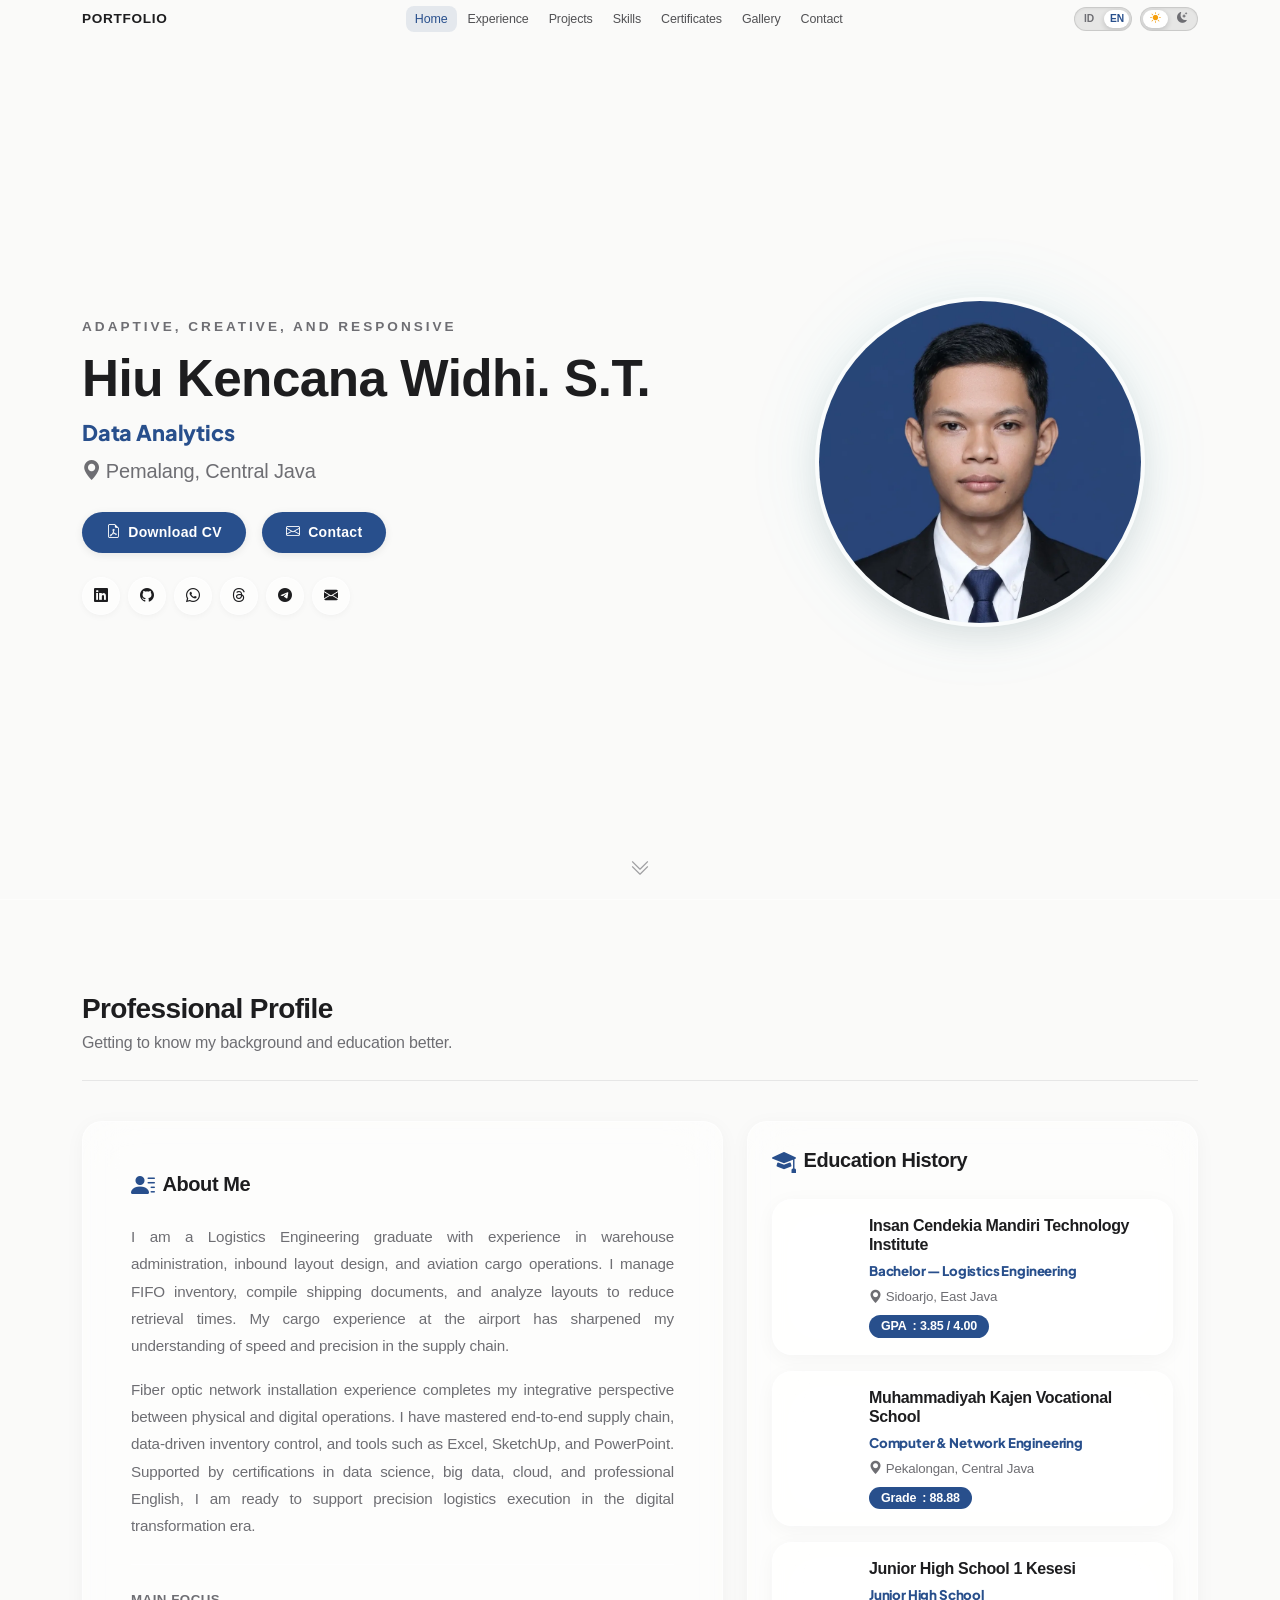
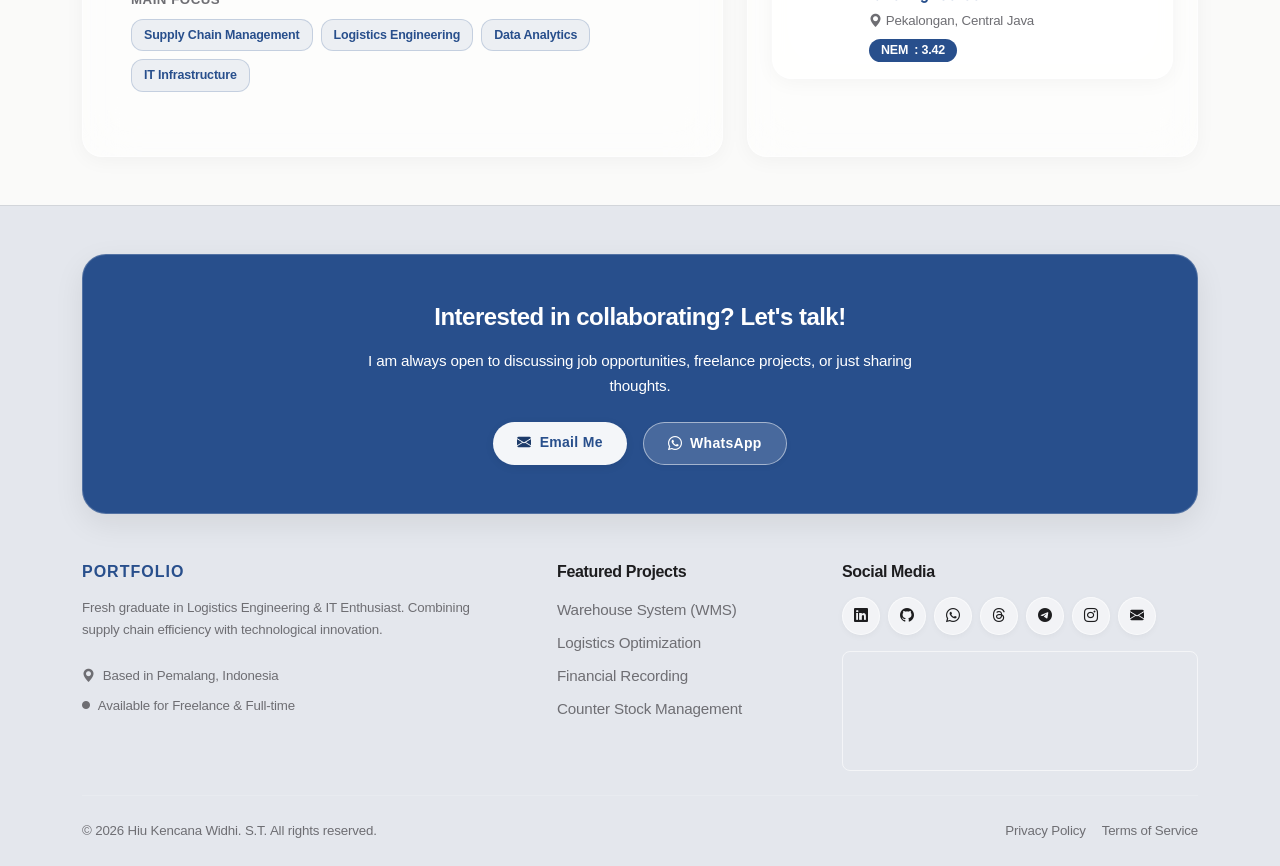
==== commit 1f891333: "update" ====
--- a/index.html
+++ b/index.html
@@ -152,7 +152,7 @@
         </div>
     </aside>
 
-    <nav class="navbar navbar-expand-lg shadow-sm">
+    <nav class="navbar navbar-expand-lg">
         <div class="container">
             <!-- Brand: left -->
             <a class="navbar-brand" href="index.html">PORTFOLIO</a>
@@ -191,37 +191,71 @@
         </div>
     </nav>
 
-    <!-- HERO -->
-    <header class="hero-section">
+    <!-- MAIN CONTENT WRAPPER -->
+    <main id="main-content">
+        <!-- HERO -->
+        <header class="hero-section">
         <div class="container">
-            <div class="row align-items-center justify-content-between flex-column-reverse flex-lg-row g-5">
+            <div class="row align-items-center justify-content-between flex-column-reverse flex-lg-row g-4 g-lg-5">
                 <!-- Text -->
-                <div class="col-lg-8 text-center text-lg-start">
-                    <p class="text-muted fw-semibold mb-1 text-uppercase" style="letter-spacing:3px; font-size:0.8rem;"
+                <div class="col-lg-7 text-center text-lg-start">
+                    <p class="hero-tagline text-muted fw-semibold mb-2 text-uppercase" style="letter-spacing:3px; font-size:0.85rem;"
                         data-t="hero_title">Adaptif, Kreatif, dan Responsif</p>
-                    <h1 class="display-3 fw-bold mb-1" data-t="hero_subtitle">Hiu Kencana Widhi. S.T.</h1>
-                    <p class="fw-semibold text-accent mb-1" style="font-size:1.5rem;">
-                        <span id="typed-text">Logistics Engineer</span>
+                    <h1 class="hero-name display-3 fw-bold mb-2" data-t="hero_subtitle">Hiu Kencana Widhi. S.T.</h1>
+                    <p class="hero-role fw-semibold text-accent mb-2">
+                        <span id="typed-text">Data Analytics</span>
                     </p>
-                    <p class="text-muted mb-3 fs-5">
+                    <p class="text-muted mb-4 fs-5">
                         <i class="bi bi-geo-alt-fill text-danger me-1"></i><span data-t="hero_loc">Pemalang, Central Java</span>
                     </p>
-                    <div class="d-flex flex-wrap justify-content-center justify-content-lg-start gap-2">
-                        <a href="core/docs/CV_Hiu_Kencana_Widhi_Teknik_Logistik_S1.pdf" class="btn btn-primary px-4">
+
+                    <!-- Action Buttons -->
+                    <div class="d-flex flex-wrap justify-content-center justify-content-lg-start gap-3 mb-4">
+                        <a href="core/docs/CV_Hiu_Kencana_Widhi_Teknik_Logistik_S1.pdf" class="btn btn-primary px-4 py-2 shadow-sm">
                             <i class="bi bi-file-earmark-pdf me-2"></i><span data-t="btn_cv">Download CV</span>
                         </a>
-                    </div>
-                </div>
+                        <a href="core/pages/kontak.html" class="btn btn-primary px-4 py-2 shadow-sm">
+                            <i class="bi bi-envelope me-2"></i><span data-t="nav_contact">Contact</span>
+                        </a>
+                    </div>
+
+                    <!-- Social Links -->
+                    <div class="d-flex align-items-center justify-content-center justify-content-lg-start gap-2 flex-wrap">
+                        <a href="https://www.linkedin.com/in/hiu-kencana-widhi" target="_blank" rel="noopener" class="social-btn" aria-label="LinkedIn">
+                            <i class="bi bi-linkedin"></i>
+                        </a>
+                        <a href="https://github.com/hiu-kencana-widhi" target="_blank" rel="noopener" class="social-btn" aria-label="GitHub">
+                            <i class="bi bi-github"></i>
+                        </a>
+                        <a href="https://wa.me/6285174208810" target="_blank" rel="noopener" class="social-btn" aria-label="WhatsApp">
+                            <i class="bi bi-whatsapp"></i>
+                        </a>
+                        <a href="https://www.threads.net/@hiyoubob" target="_blank" rel="noopener" class="social-btn" aria-label="Threads" title="Threads (@hiyoubob)">
+                            <i class="bi bi-threads"></i>
+                        </a>
+                        <a href="https://t.me/+6285174208810" target="_blank" rel="noopener" class="social-btn" aria-label="Telegram" title="Telegram (+62 851-7420-8810)">
+                            <i class="bi bi-telegram"></i>
+                        </a>
+                        <a href="mailto:widhi.limited@gmail.com" class="social-btn" aria-label="Email">
+                            <i class="bi bi-envelope-fill"></i>
+                        </a>
+                    </div>
+                </div>
+
                 <!-- Photo -->
-                <div class="col-lg-4 text-center">
+                <div class="col-lg-5 text-center">
                     <div class="hero-img-wrap" id="heroPhotoBtn" style="cursor:pointer;">
+                        <div class="hero-glow-backdrop"></div>
                         <img src="assets/images/profile/profile.webp" alt="Foto Profil Hiu Kencana Widhi. S.T." class="hero-img"
                              loading="eager" decoding="async"
-                             onerror="this.src='https://via.placeholder.com/290'">
-                    </div>
-                </div>
-            </div>
-        </div>
+                             onerror="this.src='https://via.placeholder.com/350'">
+                    </div>
+                </div>
+            </div>
+        </div>
+        <a href="#profil" class="hero-scroll-down" aria-label="Gulir ke bawah">
+            <i class="bi bi-chevron-double-down"></i>
+        </a>
     </header>
 
     <!-- PROFIL -->
@@ -356,6 +390,7 @@
             </div>
         </div>
     </div>
+    </main>
 
     <!-- FOOTER -->
     <footer class="footer pt-5 pb-4">
@@ -437,15 +472,21 @@
                 <!-- CONTACT & SOCIAL -->
                 <div class="col-lg-4 col-md-6">
                     <h4 class="h6 fw-bold mb-3" data-t="footer_social">Sosial Media</h4>
-                    <div class="d-flex gap-2 mb-3">
+                    <div class="d-flex flex-wrap gap-2 mb-3">
                         <a href="https://www.linkedin.com/in/hiu-kencana-widhi" target="_blank" rel="noopener"
                             class="social-btn" aria-label="LinkedIn"><i class="bi bi-linkedin"></i></a>
+                        <a href="https://github.com/hiu-kencana-widhi" target="_blank" rel="noopener" class="social-btn"
+                            aria-label="GitHub"><i class="bi bi-github"></i></a>
+                        <a href="https://wa.me/6285174208810" target="_blank" rel="noopener" class="social-btn"
+                            aria-label="WhatsApp"><i class="bi bi-whatsapp"></i></a>
+                        <a href="https://www.threads.net/@hiyoubob" target="_blank" rel="noopener" class="social-btn"
+                            aria-label="Threads" title="Threads (@hiyoubob)"><i class="bi bi-threads"></i></a>
+                        <a href="https://t.me/+6285174208810" target="_blank" rel="noopener" class="social-btn"
+                            aria-label="Telegram" title="Telegram (+62 851-7420-8810)"><i class="bi bi-telegram"></i></a>
+                        <a href="https://instagram.com/hiukencana" target="_blank" rel="noopener" class="social-btn"
+                            aria-label="Instagram"><i class="bi bi-instagram"></i></a>
                         <a href="mailto:widhi.limited@gmail.com" class="social-btn" aria-label="Email"><i
                                 class="bi bi-envelope-fill"></i></a>
-                        <a href="https://github.com/hiu-kencana-widhi" target="_blank" rel="noopener" class="social-btn"
-                            aria-label="GitHub"><i class="bi bi-github"></i></a>
-                        <a href="https://instagram.com/hiukencana" target="_blank" rel="noopener" class="social-btn"
-                            aria-label="Instagram"><i class="bi bi-instagram"></i></a>
                     </div>
                     <div class="rounded-3 overflow-hidden" style="height: 120px; border: 1px solid var(--border);">
                         <iframe 
--- a/core/css/style.css
+++ b/core/css/style.css
@@ -219,30 +219,55 @@
 img { max-width: 100%; height: auto; display: block; }
 
 /* --- NAVBAR --- */
-.navbar {
-    background-color: transparent;
-    border-bottom: 1px solid transparent;
+.navbar,
+.navbar:not(.scrolled),
+body.dark-mode .navbar:not(.scrolled),
+body .navbar:not(.scrolled) {
+    background: transparent !important;
+    background-color: transparent !important;
+    border-bottom: none !important;
+    border: none !important;
     padding: 0 !important;
     margin: 0 !important;
     max-width: 100% !important;
     border-radius: 0 !important;
-    box-shadow: none;
+    box-shadow: none !important;
+    backdrop-filter: none !important;
+    -webkit-backdrop-filter: none !important;
     position: fixed;
     top: 0;
     left: 0;
     width: 100%;
     z-index: 1000;
-    transition: all 0.3s ease;
-}
-
-/* Adjust body to prevent content from hiding under compact fixed navbar */
+    transition: background-color 0.3s ease, border-color 0.3s ease, box-shadow 0.3s ease, backdrop-filter 0.3s ease;
+}
+
+/* Navbar Scrolled State (Appears on Scroll) */
+.navbar.scrolled,
+body:not(.dark-mode) .navbar.scrolled {
+    background-color: rgba(250, 250, 249, 0.92) !important;
+    border-bottom: 1px solid rgba(0, 0, 0, 0.08) !important;
+    box-shadow: 0 4px 20px rgba(0, 0, 0, 0.05) !important;
+    backdrop-filter: blur(12px) !important;
+    -webkit-backdrop-filter: blur(12px) !important;
+}
+
+body.dark-mode .navbar.scrolled {
+    background-color: rgba(9, 13, 22, 0.92) !important;
+    border-bottom: 1px solid rgba(255, 255, 255, 0.1) !important;
+    box-shadow: 0 4px 20px rgba(0, 0, 0, 0.4) !important;
+    backdrop-filter: blur(12px) !important;
+    -webkit-backdrop-filter: blur(12px) !important;
+}
+
+/* Body starts at y=0 so fixed navbar overlays top hero seamlessly */
 body {
-    padding-top: 42px;
+    padding-top: 0 !important;
 }
 
 @media (max-width: 991px) {
     body {
-        padding-top: 38px;
+        padding-top: 0 !important;
     }
 }
 
@@ -767,24 +792,90 @@
     border-color: var(--accent);
 }
 
-/* --- HERO SECTION --- */
+/* --- AVAILABILITY STATUS (INLINE & SEAMLESS) --- */
+.status-inline {
+    display: inline-flex;
+    align-items: center;
+    gap: 6px;
+    color: #10b981;
+    font-weight: 600;
+    font-size: 0.88rem;
+}
+
+body.dark-mode .status-inline {
+    color: #34d399;
+}
+
+.pulse-dot {
+    width: 8px;
+    height: 8px;
+    border-radius: 50%;
+    background-color: #10b981;
+    position: relative;
+    display: inline-block;
+}
+
+.pulse-dot::after {
+    content: '';
+    position: absolute;
+    top: -2px;
+    left: -2px;
+    right: -2px;
+    bottom: -2px;
+    border-radius: 50%;
+    background-color: rgba(16, 185, 129, 0.6);
+    animation: status-pulse 1.8s infinite ease-in-out;
+}
+
+@keyframes status-pulse {
+    0% { transform: scale(1); opacity: 0.8; }
+    50% { transform: scale(1.9); opacity: 0; }
+    100% { transform: scale(1); opacity: 0; }
+}
+
+/* --- HERO SECTION (100% VIEWPORT FIT) --- */
 .hero-section {
-    padding: 60px 0 48px;
+    min-height: 100dvh;
+    display: flex;
+    flex-direction: column;
+    justify-content: center;
+    align-items: center;
+    padding: 88px 0 3.5rem;
     border-bottom: 1px solid var(--border);
     overflow: hidden;
     position: relative;
+    box-sizing: border-box;
+}
+
+@media (max-width: 991px) {
+    .hero-section {
+        min-height: 100dvh;
+        padding: 76px 0 3rem;
+    }
 }
 
 /* Ensure 'Hiu Kencana Widhi. S.T.' remains on a single line on ALL devices */
 .hero-section [data-t="hero_subtitle"],
 .hero-section h1 {
     white-space: nowrap !important;
-    font-size: clamp(1.35rem, 5.4vw, 3.5rem) !important;
+    font-size: clamp(1.35rem, 5.4vw, 3.2rem) !important;
     line-height: 1.25;
     letter-spacing: -0.5px;
 }
 
-.hero-section [data-t="hero_title"] {
+/* Rotating Role Subtitle Below Name — Slightly smaller than Name (h1) */
+.hero-role,
+.hero-section .hero-role {
+    font-size: clamp(0.95rem, 2.8vw, 1.35rem) !important;
+    line-height: 1.3;
+}
+
+#typed-text {
+    font-size: inherit !important;
+}
+
+.hero-section [data-t="hero_title"],
+.hero-tagline {
     letter-spacing: 3px;
     font-size: 0.85rem;
 }
@@ -792,9 +883,14 @@
 @media (max-width: 768px) {
     .hero-section [data-t="hero_subtitle"],
     .hero-section h1 {
-        font-size: clamp(1.3rem, 5.2vw, 2.2rem) !important;
-    }
-    .hero-section [data-t="hero_title"] {
+        font-size: clamp(1.3rem, 5.2vw, 2.0rem) !important;
+    }
+    .hero-role,
+    .hero-section .hero-role {
+        font-size: clamp(0.9rem, 3.6vw, 1.05rem) !important;
+    }
+    .hero-section [data-t="hero_title"],
+    .hero-tagline {
         letter-spacing: 1.5px !important;
         font-size: 0.75rem !important;
     }
@@ -803,14 +899,37 @@
 @media (max-width: 400px) {
     .hero-section [data-t="hero_subtitle"],
     .hero-section h1 {
-        font-size: 1.35rem !important;
+        font-size: 1.3rem !important;
         letter-spacing: -0.3px !important;
+    }
+    .hero-role,
+    .hero-section .hero-role {
+        font-size: 0.92rem !important;
     }
 }
 
 .hero-img-wrap {
     display: inline-block;
     position: relative;
+    z-index: 1;
+}
+
+.hero-glow-backdrop {
+    position: absolute;
+    top: 50%;
+    left: 50%;
+    transform: translate(-50%, -50%);
+    width: 115%;
+    height: 115%;
+    border-radius: 50%;
+    background: radial-gradient(circle, rgba(40, 79, 140, 0.18) 0%, rgba(48, 176, 199, 0.08) 55%, transparent 75%);
+    filter: blur(25px);
+    z-index: 0;
+    pointer-events: none;
+}
+
+body.dark-mode .hero-glow-backdrop {
+    background: radial-gradient(circle, rgba(96, 165, 250, 0.22) 0%, rgba(48, 176, 199, 0.12) 55%, transparent 75%);
 }
 
 #heroPhotoBtn .hero-img {
@@ -820,31 +939,81 @@
 
 #heroPhotoBtn:hover .hero-img {
     transform: translateY(-10px);
-    box-shadow: 0 20px 40px rgba(0, 0, 0, 0.2);
+    box-shadow: 0 25px 50px rgba(40, 79, 140, 0.25);
 }
 
 .hero-img {
-    width: 210px;
-    height: 210px;
+    width: 220px;
+    height: 220px;
     border-radius: 50%;
     object-fit: cover;
-    border: 3px solid var(--border);
+    border: 4px solid var(--border);
     box-shadow: var(--shadow-md);
+    position: relative;
+    z-index: 1;
 }
 
 @media (min-width: 992px) {
-    .hero-img { width: 270px; height: 270px; }
-}
-
-/* --- PAGE HEADER --- */
+    .hero-img { width: 330px; height: 330px; }
+}
+
+@media (min-width: 1400px) {
+    .hero-img { width: 360px; height: 360px; }
+}
+
+/* Floating Scroll Down Indicator */
+.hero-scroll-down {
+    position: absolute;
+    bottom: 14px;
+    left: 50%;
+    transform: translateX(-50%);
+    color: var(--muted);
+    font-size: 1.25rem;
+    animation: hero-bounce 2s infinite;
+    opacity: 0.65;
+    transition: opacity 0.2s, color 0.2s;
+    text-decoration: none !important;
+    z-index: 10;
+}
+
+.hero-scroll-down:hover {
+    color: var(--accent);
+    opacity: 1;
+}
+
+@keyframes hero-bounce {
+    0%, 20%, 50%, 80%, 100% { transform: translate(-50%, 0); }
+    40% { transform: translate(-50%, -7px); }
+    60% { transform: translate(-50%, -3px); }
+}
+
+/* --- PAGE HEADER & FULL VIEWPORT SUBPAGES --- */
+.page-hero-banner,
+main.container {
+    min-height: 100dvh;
+    padding-top: 92px !important;
+    display: flex;
+    flex-direction: column;
+    justify-content: flex-start;
+    box-sizing: border-box;
+}
+
+@media (max-width: 991px) {
+    .page-hero-banner,
+    main.container {
+        min-height: 100dvh;
+        padding-top: 80px !important;
+    }
+}
+
 .page-header {
-    padding: 48px 0 32px;
+    padding: 24px 0 20px;
     border-bottom: 1px solid var(--border);
-    margin-bottom: 40px;
+    margin-bottom: 32px;
 }
 
 .page-header h1 {
-    font-size: 2rem;
+    font-size: clamp(1.5rem, 3.5vw, 2.2rem);
     font-weight: 800;
     color: var(--text);
     -webkit-text-fill-color: unset;
@@ -912,7 +1081,7 @@
 /* --- BUTTONS --- */
 .btn-primary, .btn-outline-primary, .btn {
     font-family: var(--font-apple-text);
-    border-radius: 6px;
+    border-radius: 9999px !important;
     padding: 10px 24px;
     font-weight: 600;
     font-size: 0.875rem;
@@ -2347,7 +2516,7 @@
     transition: all 0.25s cubic-bezier(0.16, 1, 0.3, 1) !important;
 }
 
-body.dark-mode .btn,
+body.dark-mode .btn:not(.btn-primary):not(.btn-light):not(.btn-outline-light),
 body.dark-mode .lang-toggle:not(.switch-toggle),
 body.dark-mode .theme-toggle:not(.switch-toggle),
 body.dark-mode .social-btn,
@@ -2358,11 +2527,70 @@
     background: rgba(255, 255, 255, 0.08) !important;
     border-color: rgba(255, 255, 255, 0.12) !important;
     color: #f5f5f7 !important;
+    border-radius: 9999px !important;
+}
+
+/* CTA Card Light Button Fix for Light & Dark Mode */
+.btn-light,
+body.dark-mode .btn-light,
+body .btn-light {
+    background-color: #ffffff !important;
+    background: #ffffff !important;
+    color: #1d3b6a !important;
+    border: none !important;
+    border-radius: 9999px !important;
+}
+
+.btn-light i,
+.btn-light span,
+body.dark-mode .btn-light i,
+body.dark-mode .btn-light span {
+    color: #1d3b6a !important;
+}
+
+.btn-light:hover,
+body.dark-mode .btn-light:hover {
+    background-color: #f1f5f9 !important;
+    background: #f1f5f9 !important;
+    color: #0f172a !important;
+    transform: translateY(-2px) !important;
+}
+
+.btn-light:hover i,
+.btn-light:hover span,
+body.dark-mode .btn-light:hover i,
+body.dark-mode .btn-light:hover span {
+    color: #0f172a !important;
+}
+
+/* CTA Card Outline Light Button Fix */
+.btn-outline-light,
+body.dark-mode .btn-outline-light,
+body .btn-outline-light {
+    background: transparent !important;
+    border: 1px solid rgba(255, 255, 255, 0.6) !important;
+    color: #ffffff !important;
+    border-radius: 9999px !important;
+}
+
+.btn-outline-light i,
+.btn-outline-light span,
+body.dark-mode .btn-outline-light i,
+body.dark-mode .btn-outline-light span {
+    color: #ffffff !important;
+}
+
+.btn-outline-light:hover,
+body.dark-mode .btn-outline-light:hover {
+    background: rgba(255, 255, 255, 0.15) !important;
+    color: #ffffff !important;
+    transform: translateY(-2px) !important;
 }
 
 /* Primary Action Pill (Solid #284F8C Blue) */
 .btn-primary,
-.btn-primary:focus {
+.btn-primary:focus,
+body.dark-mode .btn-primary {
     background: #284F8C !important;
     color: #ffffff !important;
     border: none !important;
@@ -3119,4 +3347,82 @@
     }
 }
 
-
+/* --- APPLE-STYLE FLOATING TOAST NOTIFICATION --- */
+.apple-toast-container {
+    position: fixed;
+    bottom: 36px;
+    left: 50%;
+    transform: translateX(-50%);
+    z-index: 99999;
+    display: flex;
+    flex-direction: column;
+    align-items: center;
+    gap: 10px;
+    pointer-events: none;
+}
+
+.apple-toast-pill {
+    display: inline-flex;
+    align-items: center;
+    gap: 10px;
+    padding: 12px 24px;
+    border-radius: 9999px;
+    background: rgba(15, 23, 42, 0.92);
+    color: #ffffff;
+    font-family: var(--font-apple-text);
+    font-size: 0.88rem;
+    font-weight: 600;
+    letter-spacing: 0.2px;
+    box-shadow: 0 12px 36px rgba(0, 0, 0, 0.25), 0 0 0 1px rgba(255, 255, 255, 0.15);
+    backdrop-filter: blur(16px);
+    -webkit-backdrop-filter: blur(16px);
+    opacity: 0;
+    transform: translateY(24px) scale(0.92);
+    transition: all 0.35s cubic-bezier(0.16, 1, 0.3, 1);
+    pointer-events: auto;
+    user-select: none;
+}
+
+body:not(.dark-mode) .apple-toast-pill {
+    background: rgba(255, 255, 255, 0.94);
+    color: #0f172a;
+    box-shadow: 0 12px 36px rgba(0, 0, 0, 0.14), 0 0 0 1px rgba(0, 0, 0, 0.08);
+}
+
+.apple-toast-pill.active {
+    opacity: 1;
+    transform: translateY(0) scale(1);
+}
+
+.apple-toast-pill.exit {
+    opacity: 0;
+    transform: translateY(-16px) scale(0.95);
+}
+
+.apple-toast-pill .toast-icon {
+    font-size: 1.15rem;
+    color: #10b981;
+}
+
+body.dark-mode .apple-toast-pill .toast-icon {
+    color: #34d399;
+}
+
+/* --- SPA DYNAMIC PAGE TRANSITION --- */
+#main-content {
+    transition: opacity 0.2s cubic-bezier(0.16, 1, 0.3, 1), transform 0.2s cubic-bezier(0.16, 1, 0.3, 1);
+    opacity: 1;
+    transform: translateY(0);
+}
+
+#main-content.page-fade-out {
+    opacity: 0;
+    transform: translateY(6px);
+}
+
+#main-content.page-fade-in {
+    opacity: 1;
+    transform: translateY(0);
+}
+
+
--- a/core/css/style.css
+++ b/core/css/style.css
@@ -219,30 +219,55 @@
 img { max-width: 100%; height: auto; display: block; }
 
 /* --- NAVBAR --- */
-.navbar {
-    background-color: transparent;
-    border-bottom: 1px solid transparent;
+.navbar,
+.navbar:not(.scrolled),
+body.dark-mode .navbar:not(.scrolled),
+body .navbar:not(.scrolled) {
+    background: transparent !important;
+    background-color: transparent !important;
+    border-bottom: none !important;
+    border: none !important;
     padding: 0 !important;
     margin: 0 !important;
     max-width: 100% !important;
     border-radius: 0 !important;
-    box-shadow: none;
+    box-shadow: none !important;
+    backdrop-filter: none !important;
+    -webkit-backdrop-filter: none !important;
     position: fixed;
     top: 0;
     left: 0;
     width: 100%;
     z-index: 1000;
-    transition: all 0.3s ease;
-}
-
-/* Adjust body to prevent content from hiding under compact fixed navbar */
+    transition: background-color 0.3s ease, border-color 0.3s ease, box-shadow 0.3s ease, backdrop-filter 0.3s ease;
+}
+
+/* Navbar Scrolled State (Appears on Scroll) */
+.navbar.scrolled,
+body:not(.dark-mode) .navbar.scrolled {
+    background-color: rgba(250, 250, 249, 0.92) !important;
+    border-bottom: 1px solid rgba(0, 0, 0, 0.08) !important;
+    box-shadow: 0 4px 20px rgba(0, 0, 0, 0.05) !important;
+    backdrop-filter: blur(12px) !important;
+    -webkit-backdrop-filter: blur(12px) !important;
+}
+
+body.dark-mode .navbar.scrolled {
+    background-color: rgba(9, 13, 22, 0.92) !important;
+    border-bottom: 1px solid rgba(255, 255, 255, 0.1) !important;
+    box-shadow: 0 4px 20px rgba(0, 0, 0, 0.4) !important;
+    backdrop-filter: blur(12px) !important;
+    -webkit-backdrop-filter: blur(12px) !important;
+}
+
+/* Body starts at y=0 so fixed navbar overlays top hero seamlessly */
 body {
-    padding-top: 42px;
+    padding-top: 0 !important;
 }
 
 @media (max-width: 991px) {
     body {
-        padding-top: 38px;
+        padding-top: 0 !important;
     }
 }
 
@@ -767,24 +792,90 @@
     border-color: var(--accent);
 }
 
-/* --- HERO SECTION --- */
+/* --- AVAILABILITY STATUS (INLINE & SEAMLESS) --- */
+.status-inline {
+    display: inline-flex;
+    align-items: center;
+    gap: 6px;
+    color: #10b981;
+    font-weight: 600;
+    font-size: 0.88rem;
+}
+
+body.dark-mode .status-inline {
+    color: #34d399;
+}
+
+.pulse-dot {
+    width: 8px;
+    height: 8px;
+    border-radius: 50%;
+    background-color: #10b981;
+    position: relative;
+    display: inline-block;
+}
+
+.pulse-dot::after {
+    content: '';
+    position: absolute;
+    top: -2px;
+    left: -2px;
+    right: -2px;
+    bottom: -2px;
+    border-radius: 50%;
+    background-color: rgba(16, 185, 129, 0.6);
+    animation: status-pulse 1.8s infinite ease-in-out;
+}
+
+@keyframes status-pulse {
+    0% { transform: scale(1); opacity: 0.8; }
+    50% { transform: scale(1.9); opacity: 0; }
+    100% { transform: scale(1); opacity: 0; }
+}
+
+/* --- HERO SECTION (100% VIEWPORT FIT) --- */
 .hero-section {
-    padding: 60px 0 48px;
+    min-height: 100dvh;
+    display: flex;
+    flex-direction: column;
+    justify-content: center;
+    align-items: center;
+    padding: 88px 0 3.5rem;
     border-bottom: 1px solid var(--border);
     overflow: hidden;
     position: relative;
+    box-sizing: border-box;
+}
+
+@media (max-width: 991px) {
+    .hero-section {
+        min-height: 100dvh;
+        padding: 76px 0 3rem;
+    }
 }
 
 /* Ensure 'Hiu Kencana Widhi. S.T.' remains on a single line on ALL devices */
 .hero-section [data-t="hero_subtitle"],
 .hero-section h1 {
     white-space: nowrap !important;
-    font-size: clamp(1.35rem, 5.4vw, 3.5rem) !important;
+    font-size: clamp(1.35rem, 5.4vw, 3.2rem) !important;
     line-height: 1.25;
     letter-spacing: -0.5px;
 }
 
-.hero-section [data-t="hero_title"] {
+/* Rotating Role Subtitle Below Name — Slightly smaller than Name (h1) */
+.hero-role,
+.hero-section .hero-role {
+    font-size: clamp(0.95rem, 2.8vw, 1.35rem) !important;
+    line-height: 1.3;
+}
+
+#typed-text {
+    font-size: inherit !important;
+}
+
+.hero-section [data-t="hero_title"],
+.hero-tagline {
     letter-spacing: 3px;
     font-size: 0.85rem;
 }
@@ -792,9 +883,14 @@
 @media (max-width: 768px) {
     .hero-section [data-t="hero_subtitle"],
     .hero-section h1 {
-        font-size: clamp(1.3rem, 5.2vw, 2.2rem) !important;
-    }
-    .hero-section [data-t="hero_title"] {
+        font-size: clamp(1.3rem, 5.2vw, 2.0rem) !important;
+    }
+    .hero-role,
+    .hero-section .hero-role {
+        font-size: clamp(0.9rem, 3.6vw, 1.05rem) !important;
+    }
+    .hero-section [data-t="hero_title"],
+    .hero-tagline {
         letter-spacing: 1.5px !important;
         font-size: 0.75rem !important;
     }
@@ -803,14 +899,37 @@
 @media (max-width: 400px) {
     .hero-section [data-t="hero_subtitle"],
     .hero-section h1 {
-        font-size: 1.35rem !important;
+        font-size: 1.3rem !important;
         letter-spacing: -0.3px !important;
+    }
+    .hero-role,
+    .hero-section .hero-role {
+        font-size: 0.92rem !important;
     }
 }
 
 .hero-img-wrap {
     display: inline-block;
     position: relative;
+    z-index: 1;
+}
+
+.hero-glow-backdrop {
+    position: absolute;
+    top: 50%;
+    left: 50%;
+    transform: translate(-50%, -50%);
+    width: 115%;
+    height: 115%;
+    border-radius: 50%;
+    background: radial-gradient(circle, rgba(40, 79, 140, 0.18) 0%, rgba(48, 176, 199, 0.08) 55%, transparent 75%);
+    filter: blur(25px);
+    z-index: 0;
+    pointer-events: none;
+}
+
+body.dark-mode .hero-glow-backdrop {
+    background: radial-gradient(circle, rgba(96, 165, 250, 0.22) 0%, rgba(48, 176, 199, 0.12) 55%, transparent 75%);
 }
 
 #heroPhotoBtn .hero-img {
@@ -820,31 +939,81 @@
 
 #heroPhotoBtn:hover .hero-img {
     transform: translateY(-10px);
-    box-shadow: 0 20px 40px rgba(0, 0, 0, 0.2);
+    box-shadow: 0 25px 50px rgba(40, 79, 140, 0.25);
 }
 
 .hero-img {
-    width: 210px;
-    height: 210px;
+    width: 220px;
+    height: 220px;
     border-radius: 50%;
     object-fit: cover;
-    border: 3px solid var(--border);
+    border: 4px solid var(--border);
     box-shadow: var(--shadow-md);
+    position: relative;
+    z-index: 1;
 }
 
 @media (min-width: 992px) {
-    .hero-img { width: 270px; height: 270px; }
-}
-
-/* --- PAGE HEADER --- */
+    .hero-img { width: 330px; height: 330px; }
+}
+
+@media (min-width: 1400px) {
+    .hero-img { width: 360px; height: 360px; }
+}
+
+/* Floating Scroll Down Indicator */
+.hero-scroll-down {
+    position: absolute;
+    bottom: 14px;
+    left: 50%;
+    transform: translateX(-50%);
+    color: var(--muted);
+    font-size: 1.25rem;
+    animation: hero-bounce 2s infinite;
+    opacity: 0.65;
+    transition: opacity 0.2s, color 0.2s;
+    text-decoration: none !important;
+    z-index: 10;
+}
+
+.hero-scroll-down:hover {
+    color: var(--accent);
+    opacity: 1;
+}
+
+@keyframes hero-bounce {
+    0%, 20%, 50%, 80%, 100% { transform: translate(-50%, 0); }
+    40% { transform: translate(-50%, -7px); }
+    60% { transform: translate(-50%, -3px); }
+}
+
+/* --- PAGE HEADER & FULL VIEWPORT SUBPAGES --- */
+.page-hero-banner,
+main.container {
+    min-height: 100dvh;
+    padding-top: 92px !important;
+    display: flex;
+    flex-direction: column;
+    justify-content: flex-start;
+    box-sizing: border-box;
+}
+
+@media (max-width: 991px) {
+    .page-hero-banner,
+    main.container {
+        min-height: 100dvh;
+        padding-top: 80px !important;
+    }
+}
+
 .page-header {
-    padding: 48px 0 32px;
+    padding: 24px 0 20px;
     border-bottom: 1px solid var(--border);
-    margin-bottom: 40px;
+    margin-bottom: 32px;
 }
 
 .page-header h1 {
-    font-size: 2rem;
+    font-size: clamp(1.5rem, 3.5vw, 2.2rem);
     font-weight: 800;
     color: var(--text);
     -webkit-text-fill-color: unset;
@@ -912,7 +1081,7 @@
 /* --- BUTTONS --- */
 .btn-primary, .btn-outline-primary, .btn {
     font-family: var(--font-apple-text);
-    border-radius: 6px;
+    border-radius: 9999px !important;
     padding: 10px 24px;
     font-weight: 600;
     font-size: 0.875rem;
@@ -2347,7 +2516,7 @@
     transition: all 0.25s cubic-bezier(0.16, 1, 0.3, 1) !important;
 }
 
-body.dark-mode .btn,
+body.dark-mode .btn:not(.btn-primary):not(.btn-light):not(.btn-outline-light),
 body.dark-mode .lang-toggle:not(.switch-toggle),
 body.dark-mode .theme-toggle:not(.switch-toggle),
 body.dark-mode .social-btn,
@@ -2358,11 +2527,70 @@
     background: rgba(255, 255, 255, 0.08) !important;
     border-color: rgba(255, 255, 255, 0.12) !important;
     color: #f5f5f7 !important;
+    border-radius: 9999px !important;
+}
+
+/* CTA Card Light Button Fix for Light & Dark Mode */
+.btn-light,
+body.dark-mode .btn-light,
+body .btn-light {
+    background-color: #ffffff !important;
+    background: #ffffff !important;
+    color: #1d3b6a !important;
+    border: none !important;
+    border-radius: 9999px !important;
+}
+
+.btn-light i,
+.btn-light span,
+body.dark-mode .btn-light i,
+body.dark-mode .btn-light span {
+    color: #1d3b6a !important;
+}
+
+.btn-light:hover,
+body.dark-mode .btn-light:hover {
+    background-color: #f1f5f9 !important;
+    background: #f1f5f9 !important;
+    color: #0f172a !important;
+    transform: translateY(-2px) !important;
+}
+
+.btn-light:hover i,
+.btn-light:hover span,
+body.dark-mode .btn-light:hover i,
+body.dark-mode .btn-light:hover span {
+    color: #0f172a !important;
+}
+
+/* CTA Card Outline Light Button Fix */
+.btn-outline-light,
+body.dark-mode .btn-outline-light,
+body .btn-outline-light {
+    background: transparent !important;
+    border: 1px solid rgba(255, 255, 255, 0.6) !important;
+    color: #ffffff !important;
+    border-radius: 9999px !important;
+}
+
+.btn-outline-light i,
+.btn-outline-light span,
+body.dark-mode .btn-outline-light i,
+body.dark-mode .btn-outline-light span {
+    color: #ffffff !important;
+}
+
+.btn-outline-light:hover,
+body.dark-mode .btn-outline-light:hover {
+    background: rgba(255, 255, 255, 0.15) !important;
+    color: #ffffff !important;
+    transform: translateY(-2px) !important;
 }
 
 /* Primary Action Pill (Solid #284F8C Blue) */
 .btn-primary,
-.btn-primary:focus {
+.btn-primary:focus,
+body.dark-mode .btn-primary {
     background: #284F8C !important;
     color: #ffffff !important;
     border: none !important;
@@ -3119,4 +3347,82 @@
     }
 }
 
-
+/* --- APPLE-STYLE FLOATING TOAST NOTIFICATION --- */
+.apple-toast-container {
+    position: fixed;
+    bottom: 36px;
+    left: 50%;
+    transform: translateX(-50%);
+    z-index: 99999;
+    display: flex;
+    flex-direction: column;
+    align-items: center;
+    gap: 10px;
+    pointer-events: none;
+}
+
+.apple-toast-pill {
+    display: inline-flex;
+    align-items: center;
+    gap: 10px;
+    padding: 12px 24px;
+    border-radius: 9999px;
+    background: rgba(15, 23, 42, 0.92);
+    color: #ffffff;
+    font-family: var(--font-apple-text);
+    font-size: 0.88rem;
+    font-weight: 600;
+    letter-spacing: 0.2px;
+    box-shadow: 0 12px 36px rgba(0, 0, 0, 0.25), 0 0 0 1px rgba(255, 255, 255, 0.15);
+    backdrop-filter: blur(16px);
+    -webkit-backdrop-filter: blur(16px);
+    opacity: 0;
+    transform: translateY(24px) scale(0.92);
+    transition: all 0.35s cubic-bezier(0.16, 1, 0.3, 1);
+    pointer-events: auto;
+    user-select: none;
+}
+
+body:not(.dark-mode) .apple-toast-pill {
+    background: rgba(255, 255, 255, 0.94);
+    color: #0f172a;
+    box-shadow: 0 12px 36px rgba(0, 0, 0, 0.14), 0 0 0 1px rgba(0, 0, 0, 0.08);
+}
+
+.apple-toast-pill.active {
+    opacity: 1;
+    transform: translateY(0) scale(1);
+}
+
+.apple-toast-pill.exit {
+    opacity: 0;
+    transform: translateY(-16px) scale(0.95);
+}
+
+.apple-toast-pill .toast-icon {
+    font-size: 1.15rem;
+    color: #10b981;
+}
+
+body.dark-mode .apple-toast-pill .toast-icon {
+    color: #34d399;
+}
+
+/* --- SPA DYNAMIC PAGE TRANSITION --- */
+#main-content {
+    transition: opacity 0.2s cubic-bezier(0.16, 1, 0.3, 1), transform 0.2s cubic-bezier(0.16, 1, 0.3, 1);
+    opacity: 1;
+    transform: translateY(0);
+}
+
+#main-content.page-fade-out {
+    opacity: 0;
+    transform: translateY(6px);
+}
+
+#main-content.page-fade-in {
+    opacity: 1;
+    transform: translateY(0);
+}
+
+
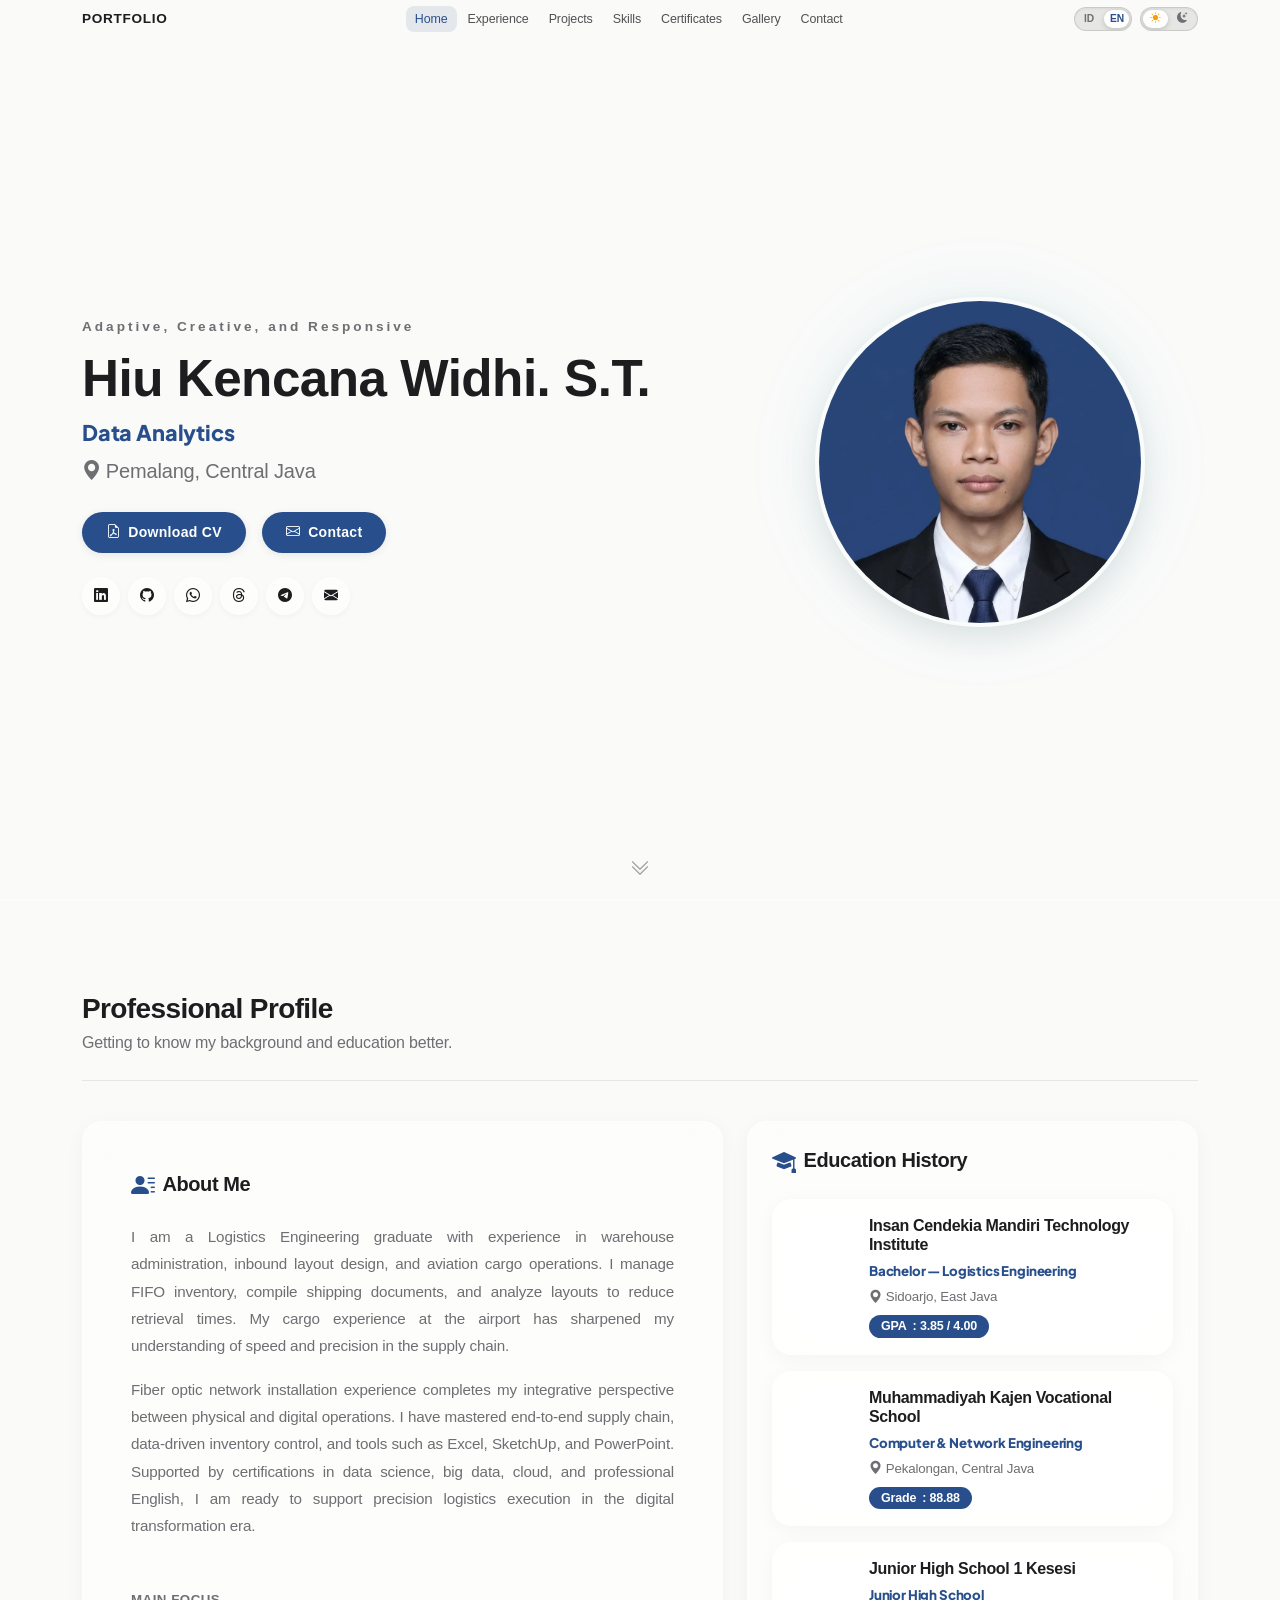
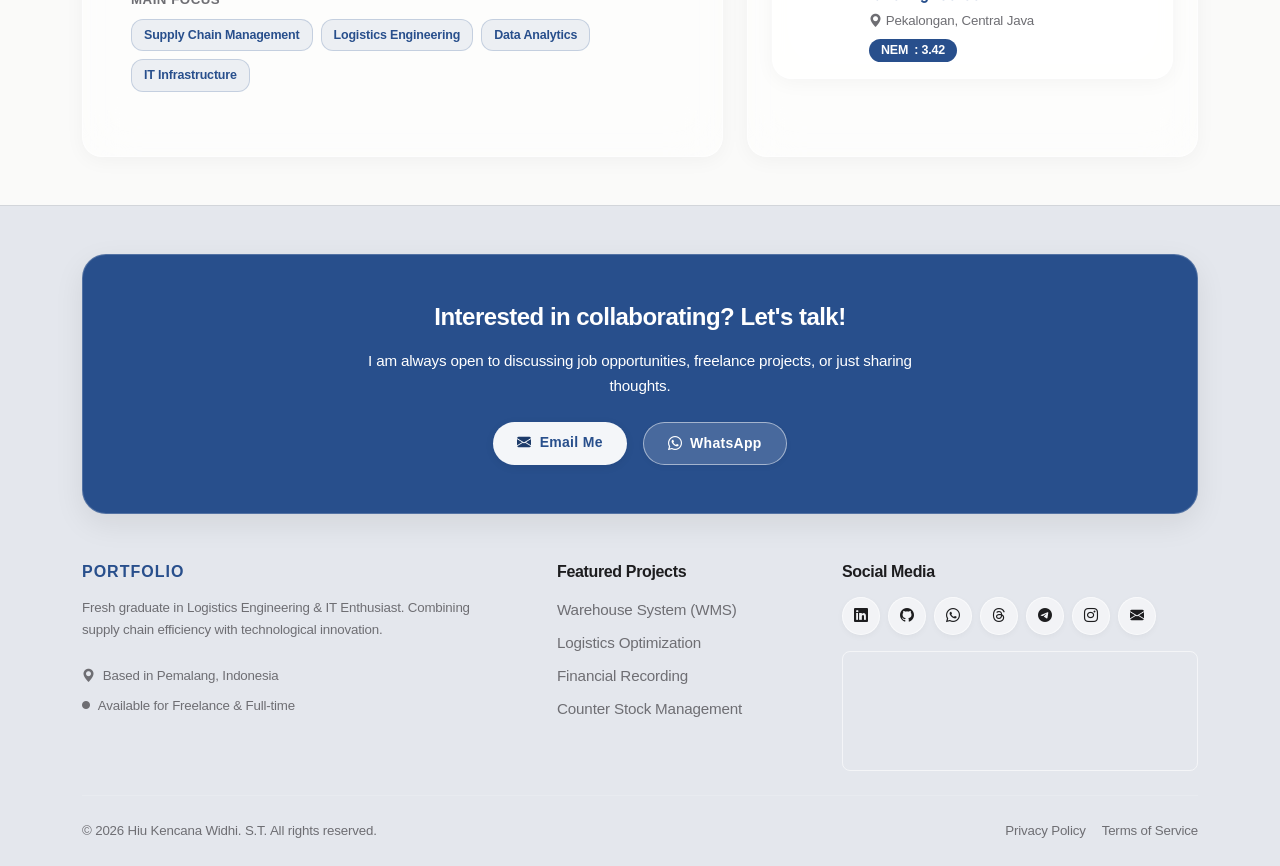
==== commit ccbaba48: "update" ====
--- a/index.html
+++ b/index.html
@@ -199,7 +199,7 @@
             <div class="row align-items-center justify-content-between flex-column-reverse flex-lg-row g-4 g-lg-5">
                 <!-- Text -->
                 <div class="col-lg-7 text-center text-lg-start">
-                    <p class="hero-tagline text-muted fw-semibold mb-2 text-uppercase" style="letter-spacing:3px; font-size:0.85rem;"
+                    <p class="hero-tagline text-muted fw-semibold mb-2" style="letter-spacing:3px; font-size:0.85rem;"
                         data-t="hero_title">Adaptif, Kreatif, dan Responsif</p>
                     <h1 class="hero-name display-3 fw-bold mb-2" data-t="hero_subtitle">Hiu Kencana Widhi. S.T.</h1>
                     <p class="hero-role fw-semibold text-accent mb-2">
--- a/core/css/style.css
+++ b/core/css/style.css
@@ -3408,6 +3408,109 @@
     color: #34d399;
 }
 
+/* --- GALLERY / DOCUMENTATION COLLAGE GRID --- */
+.collage-grid {
+    display: grid;
+    grid-template-columns: repeat(4, 1fr);
+    grid-auto-rows: 200px;
+    grid-gap: 15px;
+}
+.collage-item {
+    position: relative;
+    overflow: hidden;
+    border-radius: 20px;
+    cursor: pointer;
+    box-shadow: 0 10px 25px rgba(0,0,0,0.08);
+    transition: all 0.6s cubic-bezier(0.16, 1, 0.3, 1);
+}
+.collage-item:hover {
+    transform: translateY(-8px) scale(1.02);
+    box-shadow: 0 25px 50px rgba(0,0,0,0.15);
+    z-index: 5;
+}
+.collage-item img {
+    width: 100%;
+    height: 100%;
+    object-fit: cover;
+    transition: transform 1.2s cubic-bezier(0.16, 1, 0.3, 1);
+}
+.collage-item:hover img {
+    transform: scale(1.1);
+}
+
+/* Grid Spanning Rules for a Perfect Fit */
+.collage-item.big { grid-column: span 2; grid-row: span 2; }
+.collage-item.tall { grid-row: span 2; }
+.collage-item.wide { grid-column: span 2; }
+
+.collage-overlay {
+    position: absolute;
+    inset: 0;
+    background: linear-gradient(to top, rgba(26, 45, 51, 0.9), transparent 70%);
+    display: flex;
+    align-items: flex-end;
+    padding: 25px;
+    opacity: 0;
+    transition: all 0.4s ease;
+}
+.collage-item:hover .collage-overlay {
+    opacity: 1;
+}
+.overlay-content h3 {
+    color: #fff;
+    font-size: 1.1rem;
+    font-weight: 600;
+    margin: 0;
+    transform: translateY(15px);
+    transition: transform 0.4s cubic-bezier(0.16, 1, 0.3, 1);
+}
+.collage-item:hover .overlay-content h3 {
+    transform: translateY(0);
+}
+
+@media (max-width: 1200px) {
+    .collage-grid { 
+        grid-template-columns: repeat(3, 1fr); 
+        grid-auto-rows: 180px;
+    }
+}
+@media (max-width: 992px) {
+    .collage-grid { 
+        grid-template-columns: repeat(2, 1fr); 
+        grid-auto-rows: 160px;
+        grid-gap: 10px;
+    }
+    .collage-item { border-radius: 15px; }
+    /* Adjust spans for 2 columns */
+    .collage-item.big { grid-column: span 2; grid-row: span 2; }
+    .collage-item.wide { grid-column: span 2; grid-row: span 1; }
+    .collage-item.tall { grid-row: span 2; grid-column: span 1; }
+}
+@media (max-width: 576px) {
+    .collage-grid { 
+        grid-template-columns: repeat(2, 1fr); 
+        grid-auto-rows: 140px;
+        grid-gap: 8px;
+    }
+    .collage-item { border-radius: 12px; }
+    /* Keep 2-column collage logic */
+    .collage-item.big { grid-column: span 2; grid-row: span 2; }
+    .collage-item.wide { grid-column: span 2; grid-row: span 1; }
+    .collage-item.tall { grid-row: span 2; grid-column: span 1; }
+}
+
+/* Lightbox personalization */
+#imageModal .modal-content { 
+    border-radius: 20px; 
+    overflow: hidden; 
+}
+#lightboxImg { 
+    display: block;
+    margin: 0 auto;
+    max-height: 80vh;
+    width: auto;
+}
+
 /* --- SPA DYNAMIC PAGE TRANSITION --- */
 #main-content {
     transition: opacity 0.2s cubic-bezier(0.16, 1, 0.3, 1), transform 0.2s cubic-bezier(0.16, 1, 0.3, 1);
--- a/core/css/style.css
+++ b/core/css/style.css
@@ -3408,6 +3408,109 @@
     color: #34d399;
 }
 
+/* --- GALLERY / DOCUMENTATION COLLAGE GRID --- */
+.collage-grid {
+    display: grid;
+    grid-template-columns: repeat(4, 1fr);
+    grid-auto-rows: 200px;
+    grid-gap: 15px;
+}
+.collage-item {
+    position: relative;
+    overflow: hidden;
+    border-radius: 20px;
+    cursor: pointer;
+    box-shadow: 0 10px 25px rgba(0,0,0,0.08);
+    transition: all 0.6s cubic-bezier(0.16, 1, 0.3, 1);
+}
+.collage-item:hover {
+    transform: translateY(-8px) scale(1.02);
+    box-shadow: 0 25px 50px rgba(0,0,0,0.15);
+    z-index: 5;
+}
+.collage-item img {
+    width: 100%;
+    height: 100%;
+    object-fit: cover;
+    transition: transform 1.2s cubic-bezier(0.16, 1, 0.3, 1);
+}
+.collage-item:hover img {
+    transform: scale(1.1);
+}
+
+/* Grid Spanning Rules for a Perfect Fit */
+.collage-item.big { grid-column: span 2; grid-row: span 2; }
+.collage-item.tall { grid-row: span 2; }
+.collage-item.wide { grid-column: span 2; }
+
+.collage-overlay {
+    position: absolute;
+    inset: 0;
+    background: linear-gradient(to top, rgba(26, 45, 51, 0.9), transparent 70%);
+    display: flex;
+    align-items: flex-end;
+    padding: 25px;
+    opacity: 0;
+    transition: all 0.4s ease;
+}
+.collage-item:hover .collage-overlay {
+    opacity: 1;
+}
+.overlay-content h3 {
+    color: #fff;
+    font-size: 1.1rem;
+    font-weight: 600;
+    margin: 0;
+    transform: translateY(15px);
+    transition: transform 0.4s cubic-bezier(0.16, 1, 0.3, 1);
+}
+.collage-item:hover .overlay-content h3 {
+    transform: translateY(0);
+}
+
+@media (max-width: 1200px) {
+    .collage-grid { 
+        grid-template-columns: repeat(3, 1fr); 
+        grid-auto-rows: 180px;
+    }
+}
+@media (max-width: 992px) {
+    .collage-grid { 
+        grid-template-columns: repeat(2, 1fr); 
+        grid-auto-rows: 160px;
+        grid-gap: 10px;
+    }
+    .collage-item { border-radius: 15px; }
+    /* Adjust spans for 2 columns */
+    .collage-item.big { grid-column: span 2; grid-row: span 2; }
+    .collage-item.wide { grid-column: span 2; grid-row: span 1; }
+    .collage-item.tall { grid-row: span 2; grid-column: span 1; }
+}
+@media (max-width: 576px) {
+    .collage-grid { 
+        grid-template-columns: repeat(2, 1fr); 
+        grid-auto-rows: 140px;
+        grid-gap: 8px;
+    }
+    .collage-item { border-radius: 12px; }
+    /* Keep 2-column collage logic */
+    .collage-item.big { grid-column: span 2; grid-row: span 2; }
+    .collage-item.wide { grid-column: span 2; grid-row: span 1; }
+    .collage-item.tall { grid-row: span 2; grid-column: span 1; }
+}
+
+/* Lightbox personalization */
+#imageModal .modal-content { 
+    border-radius: 20px; 
+    overflow: hidden; 
+}
+#lightboxImg { 
+    display: block;
+    margin: 0 auto;
+    max-height: 80vh;
+    width: auto;
+}
+
 /* --- SPA DYNAMIC PAGE TRANSITION --- */
 #main-content {
     transition: opacity 0.2s cubic-bezier(0.16, 1, 0.3, 1), transform 0.2s cubic-bezier(0.16, 1, 0.3, 1);
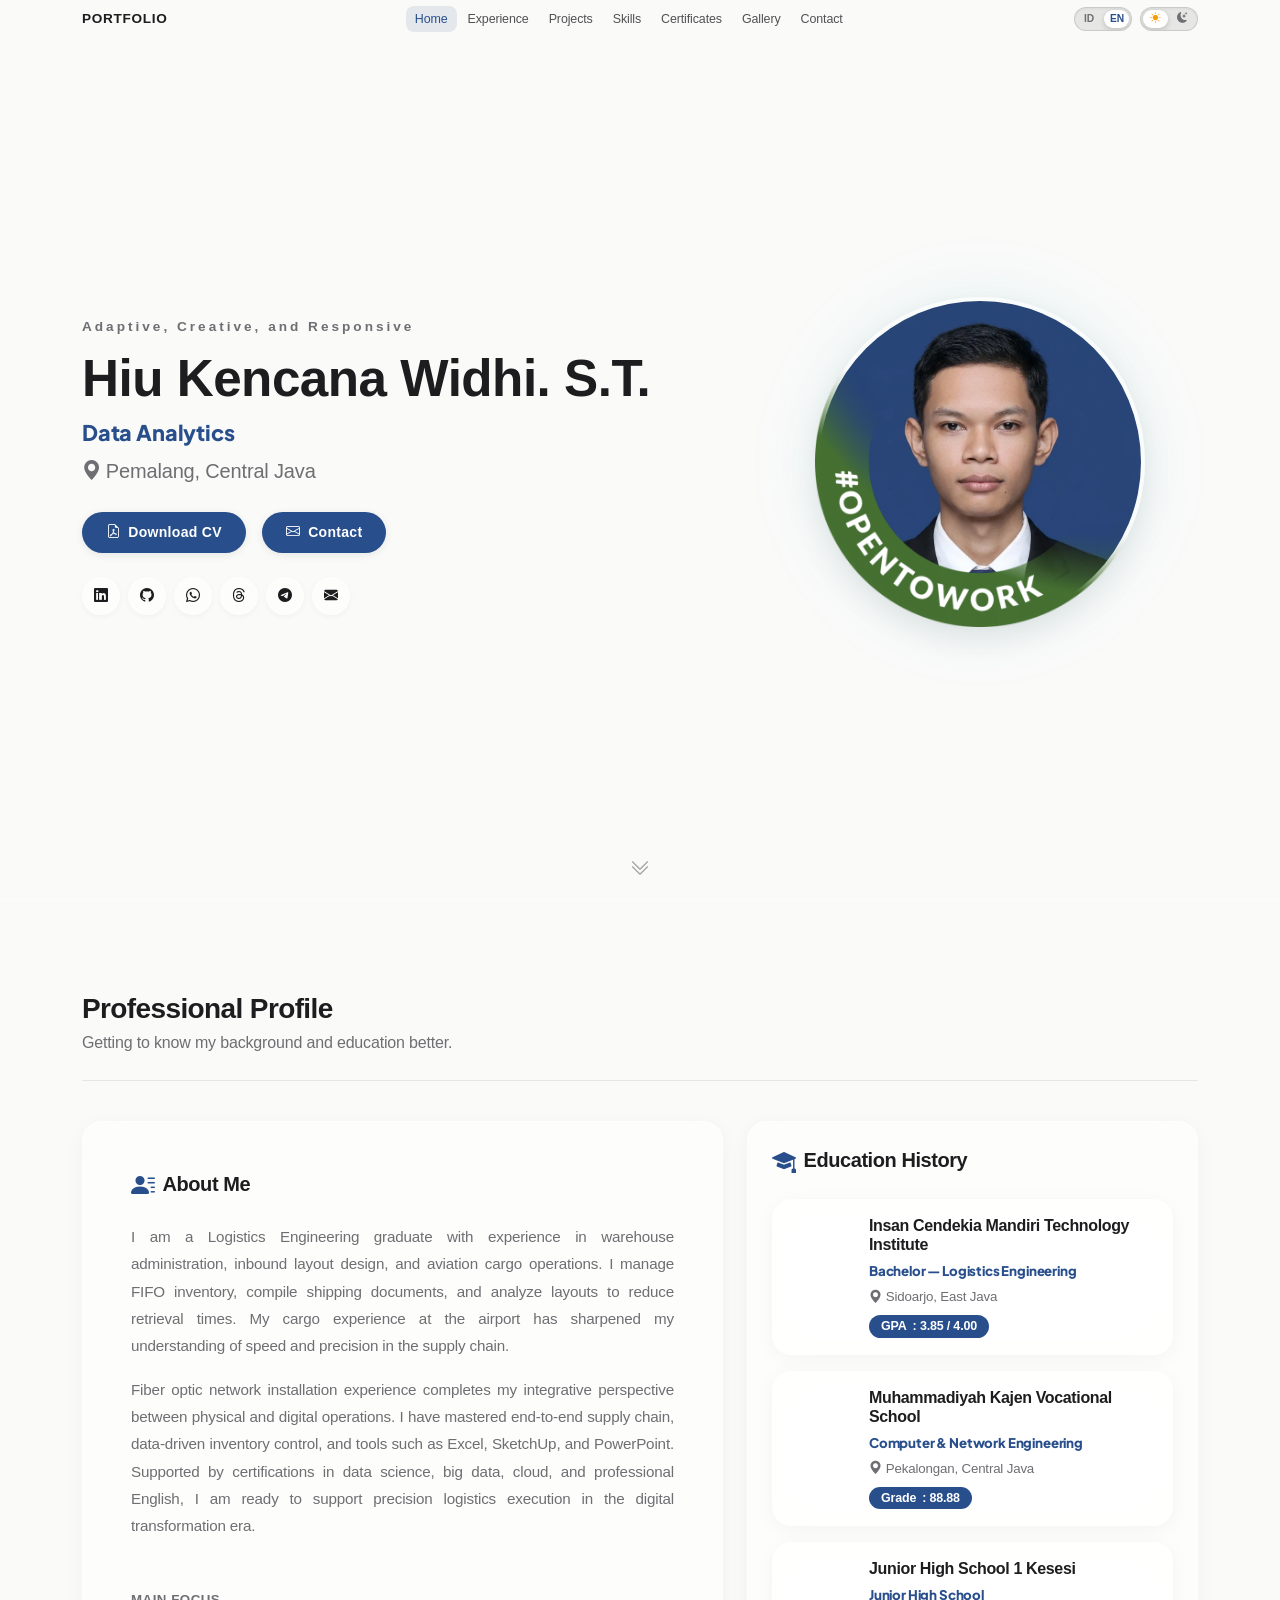
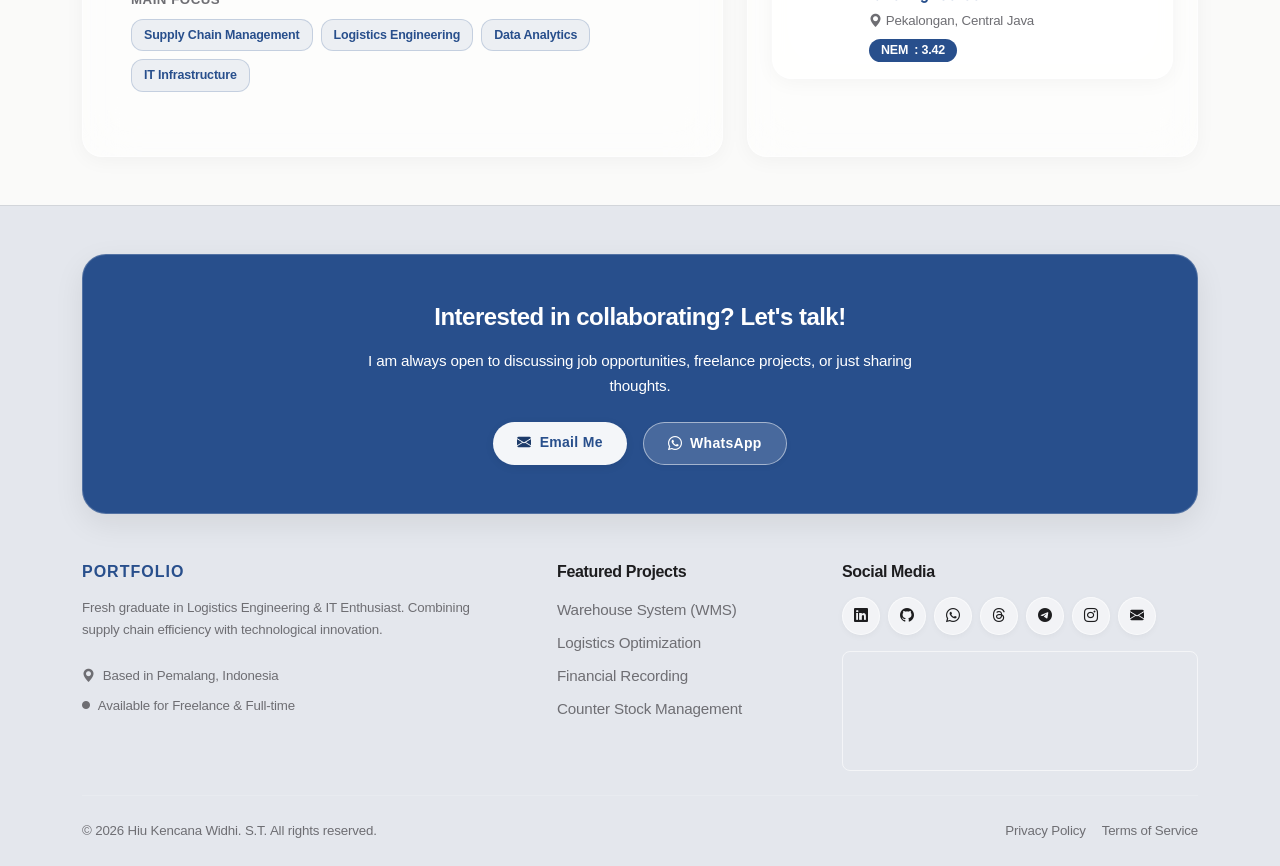
==== commit 4710d10d: "update" ====
--- a/index.html
+++ b/index.html
@@ -249,6 +249,7 @@
                         <img src="assets/images/profile/profile.webp" alt="Foto Profil Hiu Kencana Widhi. S.T." class="hero-img"
                              loading="eager" decoding="async"
                              onerror="this.src='https://via.placeholder.com/350'">
+                        <img src="assets/images/badge/badge.png" alt="Open To Work Badge" class="hero-badge-overlay">
                     </div>
                 </div>
             </div>
@@ -688,10 +689,13 @@
                 </div>
                 <div class="modal-body text-center pt-0 pb-4 px-4">
                     <div class="d-flex justify-content-center mb-4">
-                        <img src="assets/images/profile/profile.webp" alt="Foto Profil Hiu Kencana Widhi, S.T."
-                            class="rounded-circle shadow-lg"
-                            style="width:180px; height:180px; object-fit:cover; border:4px solid var(--border); display:block;"
-                              onerror="this.src='https://via.placeholder.com/180'">
+                        <div class="position-relative d-inline-block">
+                            <img src="assets/images/profile/profile.webp" alt="Foto Profil Hiu Kencana Widhi, S.T."
+                                class="rounded-circle shadow-lg"
+                                style="width:180px; height:180px; object-fit:cover; border:4px solid var(--border); display:block;"
+                                onerror="this.src='https://via.placeholder.com/180'">
+                            <img src="assets/images/badge/badge.png" alt="Open To Work Badge" class="modal-badge-overlay">
+                        </div>
                     </div>
                     <h2 class="h4 fw-bold mb-1" data-t="hero_subtitle">Hiu Kencana Widhi, S.T.</h2>
                     <p class="text-accent fw-semibold mb-1" style="font-size:0.95rem;"><span data-t="role_log">Teknik
--- a/core/css/style.css
+++ b/core/css/style.css
@@ -49,8 +49,8 @@
 }
 
 body.dark-mode {
-    --bg-main:     #090d16;         
-    --bg-surface:  #0f172a; 
+    --bg-main:     #000000;         
+    --bg-surface:  #121212; 
     --bg-hover:    #4D7CC7;         
     --bg-hover-text: #ffffff;
     --border-color: rgba(255, 255, 255, 0.12);
@@ -67,8 +67,8 @@
 
     --blue:        #4D7CC7;
     --blue-light:  #284F8C;
-    --bg:          #090d16;
-    --surface:     #0f172a;
+    --bg:          #000000;
+    --surface:     #121212;
     --border:      rgba(255, 255, 255, 0.12);
     --text:        #f5f5f7;
     --muted:       #a1a1a6;
@@ -76,8 +76,8 @@
     --accent-secondary: #2DD4BF;
     --accent-rgb:  77, 124, 199;
     --radius:      16px;
-    --shadow:      0 8px 30px rgba(0, 0, 0, 0.4);
-    --shadow-md:   0 15px 35px rgba(0, 0, 0, 0.5);
+    --shadow:      0 8px 30px rgba(0, 0, 0, 0.6);
+    --shadow-md:   0 15px 35px rgba(0, 0, 0, 0.7);
     
     /* Bootstrap Override */
     --bs-primary-rgb: 77, 124, 199;
@@ -253,9 +253,9 @@
 }
 
 body.dark-mode .navbar.scrolled {
-    background-color: rgba(9, 13, 22, 0.92) !important;
+    background-color: rgba(0, 0, 0, 0.92) !important;
     border-bottom: 1px solid rgba(255, 255, 255, 0.1) !important;
-    box-shadow: 0 4px 20px rgba(0, 0, 0, 0.4) !important;
+    box-shadow: 0 4px 20px rgba(0, 0, 0, 0.6) !important;
     backdrop-filter: blur(12px) !important;
     -webkit-backdrop-filter: blur(12px) !important;
 }
@@ -346,7 +346,7 @@
 }
 
 body.dark-mode .navbar-toggler {
-    background: #0f172a !important;
+    background: #121212 !important;
     border-color: rgba(255, 255, 255, 0.16) !important;
     box-shadow: 0 2px 6px rgba(0, 0, 0, 0.4) !important;
 }
@@ -394,8 +394,8 @@
     max-width: calc(100vw - 24px);
     height: auto;
     max-height: calc(100dvh - 60px);
-    background: #ffffff;
-    border: 1px solid rgba(0, 0, 0, 0.12);
+    background: var(--surface);
+    border: 1px solid var(--border);
     border-radius: 18px;
     box-shadow: 0 16px 40px rgba(0, 0, 0, 0.2);
     z-index: 1050;
@@ -407,6 +407,12 @@
     display: flex;
     flex-direction: column;
     overflow: hidden;
+}
+
+body.dark-mode .nav-drawer {
+    background: #121212;
+    border-color: rgba(255, 255, 255, 0.16);
+    box-shadow: 0 16px 40px rgba(0, 0, 0, 0.6);
 }
 
 .nav-drawer.open {
@@ -961,6 +967,34 @@
     .hero-img { width: 360px; height: 360px; }
 }
 
+/* --- OPEN TO WORK BADGE OVERLAY IMAGE --- */
+.hero-badge-overlay {
+    position: absolute;
+    top: 0;
+    left: 0;
+    width: 100%;
+    height: 100%;
+    object-fit: contain;
+    pointer-events: none;
+    z-index: 2;
+    transition: transform 0.3s cubic-bezier(0.34, 1.56, 0.64, 1);
+}
+
+#heroPhotoBtn:hover .hero-badge-overlay {
+    transform: scale(1.02);
+}
+
+.modal-badge-overlay {
+    position: absolute;
+    top: 0;
+    left: 0;
+    width: 100%;
+    height: 100%;
+    object-fit: contain;
+    pointer-events: none;
+    z-index: 2;
+}
+
 /* Floating Scroll Down Indicator */
 .hero-scroll-down {
     position: absolute;
@@ -1255,7 +1289,7 @@
 body.dark-mode .exp-bento-card,
 body.dark-mode .project-card,
 body.dark-mode .cert-card {
-    background-color: #0f172a !important;
+    background-color: #121212 !important;
     color: #f5f5f7;
     backdrop-filter: none !important;
     -webkit-backdrop-filter: none !important;
@@ -2009,7 +2043,7 @@
     #modalProjCarousel,
     #modalProjCarousel .carousel-inner {
         height: 180px !important;
-        background: #0f172a; /* Dark background to frame contained images */
+        background: #121212; /* Dark background to frame contained images */
     }
 
     #modalProjCarousel .carousel-item img {
@@ -2179,8 +2213,8 @@
 }
 
 body.dark-mode {
-    background-color: #090d16 !important;
-    background: #090d16 !important;
+    background-color: #000000 !important;
+    background: #000000 !important;
     background-attachment: scroll !important;
     color: #f5f5f7 !important;
 }
@@ -2242,11 +2276,11 @@
     body.dark-mode .contact-form-card, 
     body.dark-mode .contact-info-card, 
     body.dark-mode .contact-option-row {
-        background: rgba(18, 24, 38, 0.55) !important;
+        background: rgba(18, 18, 18, 0.85) !important;
         backdrop-filter: blur(25px) saturate(190%) !important;
         -webkit-backdrop-filter: blur(25px) saturate(190%) !important;
         border: 1px solid rgba(255, 255, 255, 0.12) !important;
-        box-shadow: 0 4px 20px rgba(0, 0, 0, 0.3) !important;
+        box-shadow: 0 4px 20px rgba(0, 0, 0, 0.5) !important;
     }
 }
 
@@ -2318,11 +2352,11 @@
 }
 
 body.dark-mode .navbar.scrolled {
-    background: #090d16 !important;
+    background: #000000 !important;
     backdrop-filter: none !important;
     -webkit-backdrop-filter: none !important;
     border-bottom: 1px solid rgba(255, 255, 255, 0.1) !important;
-    box-shadow: 0 4px 20px rgba(0, 0, 0, 0.4) !important;
+    box-shadow: 0 4px 20px rgba(0, 0, 0, 0.6) !important;
 }
 
 .navbar .container {
@@ -2406,7 +2440,7 @@
 }
 
 body.dark-mode .nav-drawer {
-    background: #0f172a !important;
+    background: #121212 !important;
     backdrop-filter: none !important;
     -webkit-backdrop-filter: none !important;
     border: 1px solid rgba(255, 255, 255, 0.15) !important;
@@ -2656,11 +2690,11 @@
 }
 
 body.dark-mode .modal-content {
-    background: #141a2a !important;
+    background: #121212 !important;
     backdrop-filter: none !important;
     -webkit-backdrop-filter: none !important;
     border: 1px solid rgba(255, 255, 255, 0.14) !important;
-    box-shadow: 0 20px 50px rgba(0, 0, 0, 0.5) !important;
+    box-shadow: 0 20px 50px rgba(0, 0, 0, 0.6) !important;
 }
 
 .modal-header {
@@ -2897,7 +2931,7 @@
 }
 
 body.dark-mode .footer {
-    background: #0e1628 !important;
+    background: #0a0a0a !important;
     border-top-color: rgba(255, 255, 255, 0.08) !important;
 }
 
@@ -3018,8 +3052,8 @@
         background: #FAFAF9 !important;
     }
     body.dark-mode {
-        background-color: #090d16 !important;
-        background: #090d16 !important;
+        background-color: #000000 !important;
+        background: #000000 !important;
     }
 
     .card,
@@ -3046,8 +3080,8 @@
     body.dark-mode .contact-form-card,
     body.dark-mode .contact-info-card,
     body.dark-mode .contact-option-row {
-        background-color: #0f172a !important;
-        background: #0f172a !important;
+        background-color: #121212 !important;
+        background: #121212 !important;
         border: 1px solid rgba(255, 255, 255, 0.08) !important;
     }
 
@@ -3059,7 +3093,7 @@
     }
     body.dark-mode .navbar,
     body.dark-mode .navbar.scrolled {
-        background: #090d16 !important;
+        background: #000000 !important;
         border-bottom: 1px solid rgba(255, 255, 255, 0.08) !important;
     }
 
@@ -3069,7 +3103,7 @@
         border: 1px solid rgba(0, 0, 0, 0.12) !important;
     }
     body.dark-mode .nav-drawer {
-        background: #0f172a !important;
+        background: #121212 !important;
         border: 1px solid rgba(255, 255, 255, 0.1) !important;
     }
 
@@ -3085,8 +3119,8 @@
     body.dark-mode .modal-body,
     body.dark-mode .modal-header,
     body.dark-mode .modal-footer {
-        background-color: #0f172a !important;
-        background: #0f172a !important;
+        background-color: #121212 !important;
+        background: #121212 !important;
     }
     /* ── 6. MODAL 3D BOX SPIN POPUP (ULTRA LIGHTWEIGHT GPU) ── */
     .modal.fade .modal-dialog {
@@ -3121,7 +3155,7 @@
     body.dark-mode .contact-fab,
     body.dark-mode .drawer-close,
     body.dark-mode .lang-btn {
-        background: #1e293b !important;
+        background: #1a1a1a !important;
         border-color: rgba(255, 255, 255, 0.12) !important;
         color: #f5f5f7 !important;
     }
@@ -3142,7 +3176,7 @@
     }
     body.dark-mode .form-control,
     body.dark-mode .form-select {
-        background: #0f172a !important;
+        background: #121212 !important;
         border-color: rgba(255, 255, 255, 0.12) !important;
         color: #f5f5f7 !important;
     }
@@ -3153,7 +3187,7 @@
         border-top: 1px solid rgba(0, 0, 0, 0.08) !important;
     }
     body.dark-mode .footer {
-        background: #0e1628 !important;
+        background: #0a0a0a !important;
         border-top-color: rgba(255, 255, 255, 0.08) !important;
     }
 
--- a/core/css/style.css
+++ b/core/css/style.css
@@ -49,8 +49,8 @@
 }
 
 body.dark-mode {
-    --bg-main:     #090d16;         
-    --bg-surface:  #0f172a; 
+    --bg-main:     #000000;         
+    --bg-surface:  #121212; 
     --bg-hover:    #4D7CC7;         
     --bg-hover-text: #ffffff;
     --border-color: rgba(255, 255, 255, 0.12);
@@ -67,8 +67,8 @@
 
     --blue:        #4D7CC7;
     --blue-light:  #284F8C;
-    --bg:          #090d16;
-    --surface:     #0f172a;
+    --bg:          #000000;
+    --surface:     #121212;
     --border:      rgba(255, 255, 255, 0.12);
     --text:        #f5f5f7;
     --muted:       #a1a1a6;
@@ -76,8 +76,8 @@
     --accent-secondary: #2DD4BF;
     --accent-rgb:  77, 124, 199;
     --radius:      16px;
-    --shadow:      0 8px 30px rgba(0, 0, 0, 0.4);
-    --shadow-md:   0 15px 35px rgba(0, 0, 0, 0.5);
+    --shadow:      0 8px 30px rgba(0, 0, 0, 0.6);
+    --shadow-md:   0 15px 35px rgba(0, 0, 0, 0.7);
     
     /* Bootstrap Override */
     --bs-primary-rgb: 77, 124, 199;
@@ -253,9 +253,9 @@
 }
 
 body.dark-mode .navbar.scrolled {
-    background-color: rgba(9, 13, 22, 0.92) !important;
+    background-color: rgba(0, 0, 0, 0.92) !important;
     border-bottom: 1px solid rgba(255, 255, 255, 0.1) !important;
-    box-shadow: 0 4px 20px rgba(0, 0, 0, 0.4) !important;
+    box-shadow: 0 4px 20px rgba(0, 0, 0, 0.6) !important;
     backdrop-filter: blur(12px) !important;
     -webkit-backdrop-filter: blur(12px) !important;
 }
@@ -346,7 +346,7 @@
 }
 
 body.dark-mode .navbar-toggler {
-    background: #0f172a !important;
+    background: #121212 !important;
     border-color: rgba(255, 255, 255, 0.16) !important;
     box-shadow: 0 2px 6px rgba(0, 0, 0, 0.4) !important;
 }
@@ -394,8 +394,8 @@
     max-width: calc(100vw - 24px);
     height: auto;
     max-height: calc(100dvh - 60px);
-    background: #ffffff;
-    border: 1px solid rgba(0, 0, 0, 0.12);
+    background: var(--surface);
+    border: 1px solid var(--border);
     border-radius: 18px;
     box-shadow: 0 16px 40px rgba(0, 0, 0, 0.2);
     z-index: 1050;
@@ -407,6 +407,12 @@
     display: flex;
     flex-direction: column;
     overflow: hidden;
+}
+
+body.dark-mode .nav-drawer {
+    background: #121212;
+    border-color: rgba(255, 255, 255, 0.16);
+    box-shadow: 0 16px 40px rgba(0, 0, 0, 0.6);
 }
 
 .nav-drawer.open {
@@ -961,6 +967,34 @@
     .hero-img { width: 360px; height: 360px; }
 }
 
+/* --- OPEN TO WORK BADGE OVERLAY IMAGE --- */
+.hero-badge-overlay {
+    position: absolute;
+    top: 0;
+    left: 0;
+    width: 100%;
+    height: 100%;
+    object-fit: contain;
+    pointer-events: none;
+    z-index: 2;
+    transition: transform 0.3s cubic-bezier(0.34, 1.56, 0.64, 1);
+}
+
+#heroPhotoBtn:hover .hero-badge-overlay {
+    transform: scale(1.02);
+}
+
+.modal-badge-overlay {
+    position: absolute;
+    top: 0;
+    left: 0;
+    width: 100%;
+    height: 100%;
+    object-fit: contain;
+    pointer-events: none;
+    z-index: 2;
+}
+
 /* Floating Scroll Down Indicator */
 .hero-scroll-down {
     position: absolute;
@@ -1255,7 +1289,7 @@
 body.dark-mode .exp-bento-card,
 body.dark-mode .project-card,
 body.dark-mode .cert-card {
-    background-color: #0f172a !important;
+    background-color: #121212 !important;
     color: #f5f5f7;
     backdrop-filter: none !important;
     -webkit-backdrop-filter: none !important;
@@ -2009,7 +2043,7 @@
     #modalProjCarousel,
     #modalProjCarousel .carousel-inner {
         height: 180px !important;
-        background: #0f172a; /* Dark background to frame contained images */
+        background: #121212; /* Dark background to frame contained images */
     }
 
     #modalProjCarousel .carousel-item img {
@@ -2179,8 +2213,8 @@
 }
 
 body.dark-mode {
-    background-color: #090d16 !important;
-    background: #090d16 !important;
+    background-color: #000000 !important;
+    background: #000000 !important;
     background-attachment: scroll !important;
     color: #f5f5f7 !important;
 }
@@ -2242,11 +2276,11 @@
     body.dark-mode .contact-form-card, 
     body.dark-mode .contact-info-card, 
     body.dark-mode .contact-option-row {
-        background: rgba(18, 24, 38, 0.55) !important;
+        background: rgba(18, 18, 18, 0.85) !important;
         backdrop-filter: blur(25px) saturate(190%) !important;
         -webkit-backdrop-filter: blur(25px) saturate(190%) !important;
         border: 1px solid rgba(255, 255, 255, 0.12) !important;
-        box-shadow: 0 4px 20px rgba(0, 0, 0, 0.3) !important;
+        box-shadow: 0 4px 20px rgba(0, 0, 0, 0.5) !important;
     }
 }
 
@@ -2318,11 +2352,11 @@
 }
 
 body.dark-mode .navbar.scrolled {
-    background: #090d16 !important;
+    background: #000000 !important;
     backdrop-filter: none !important;
     -webkit-backdrop-filter: none !important;
     border-bottom: 1px solid rgba(255, 255, 255, 0.1) !important;
-    box-shadow: 0 4px 20px rgba(0, 0, 0, 0.4) !important;
+    box-shadow: 0 4px 20px rgba(0, 0, 0, 0.6) !important;
 }
 
 .navbar .container {
@@ -2406,7 +2440,7 @@
 }
 
 body.dark-mode .nav-drawer {
-    background: #0f172a !important;
+    background: #121212 !important;
     backdrop-filter: none !important;
     -webkit-backdrop-filter: none !important;
     border: 1px solid rgba(255, 255, 255, 0.15) !important;
@@ -2656,11 +2690,11 @@
 }
 
 body.dark-mode .modal-content {
-    background: #141a2a !important;
+    background: #121212 !important;
     backdrop-filter: none !important;
     -webkit-backdrop-filter: none !important;
     border: 1px solid rgba(255, 255, 255, 0.14) !important;
-    box-shadow: 0 20px 50px rgba(0, 0, 0, 0.5) !important;
+    box-shadow: 0 20px 50px rgba(0, 0, 0, 0.6) !important;
 }
 
 .modal-header {
@@ -2897,7 +2931,7 @@
 }
 
 body.dark-mode .footer {
-    background: #0e1628 !important;
+    background: #0a0a0a !important;
     border-top-color: rgba(255, 255, 255, 0.08) !important;
 }
 
@@ -3018,8 +3052,8 @@
         background: #FAFAF9 !important;
     }
     body.dark-mode {
-        background-color: #090d16 !important;
-        background: #090d16 !important;
+        background-color: #000000 !important;
+        background: #000000 !important;
     }
 
     .card,
@@ -3046,8 +3080,8 @@
     body.dark-mode .contact-form-card,
     body.dark-mode .contact-info-card,
     body.dark-mode .contact-option-row {
-        background-color: #0f172a !important;
-        background: #0f172a !important;
+        background-color: #121212 !important;
+        background: #121212 !important;
         border: 1px solid rgba(255, 255, 255, 0.08) !important;
     }
 
@@ -3059,7 +3093,7 @@
     }
     body.dark-mode .navbar,
     body.dark-mode .navbar.scrolled {
-        background: #090d16 !important;
+        background: #000000 !important;
         border-bottom: 1px solid rgba(255, 255, 255, 0.08) !important;
     }
 
@@ -3069,7 +3103,7 @@
         border: 1px solid rgba(0, 0, 0, 0.12) !important;
     }
     body.dark-mode .nav-drawer {
-        background: #0f172a !important;
+        background: #121212 !important;
         border: 1px solid rgba(255, 255, 255, 0.1) !important;
     }
 
@@ -3085,8 +3119,8 @@
     body.dark-mode .modal-body,
     body.dark-mode .modal-header,
     body.dark-mode .modal-footer {
-        background-color: #0f172a !important;
-        background: #0f172a !important;
+        background-color: #121212 !important;
+        background: #121212 !important;
     }
     /* ── 6. MODAL 3D BOX SPIN POPUP (ULTRA LIGHTWEIGHT GPU) ── */
     .modal.fade .modal-dialog {
@@ -3121,7 +3155,7 @@
     body.dark-mode .contact-fab,
     body.dark-mode .drawer-close,
     body.dark-mode .lang-btn {
-        background: #1e293b !important;
+        background: #1a1a1a !important;
         border-color: rgba(255, 255, 255, 0.12) !important;
         color: #f5f5f7 !important;
     }
@@ -3142,7 +3176,7 @@
     }
     body.dark-mode .form-control,
     body.dark-mode .form-select {
-        background: #0f172a !important;
+        background: #121212 !important;
         border-color: rgba(255, 255, 255, 0.12) !important;
         color: #f5f5f7 !important;
     }
@@ -3153,7 +3187,7 @@
         border-top: 1px solid rgba(0, 0, 0, 0.08) !important;
     }
     body.dark-mode .footer {
-        background: #0e1628 !important;
+        background: #0a0a0a !important;
         border-top-color: rgba(255, 255, 255, 0.08) !important;
     }
 
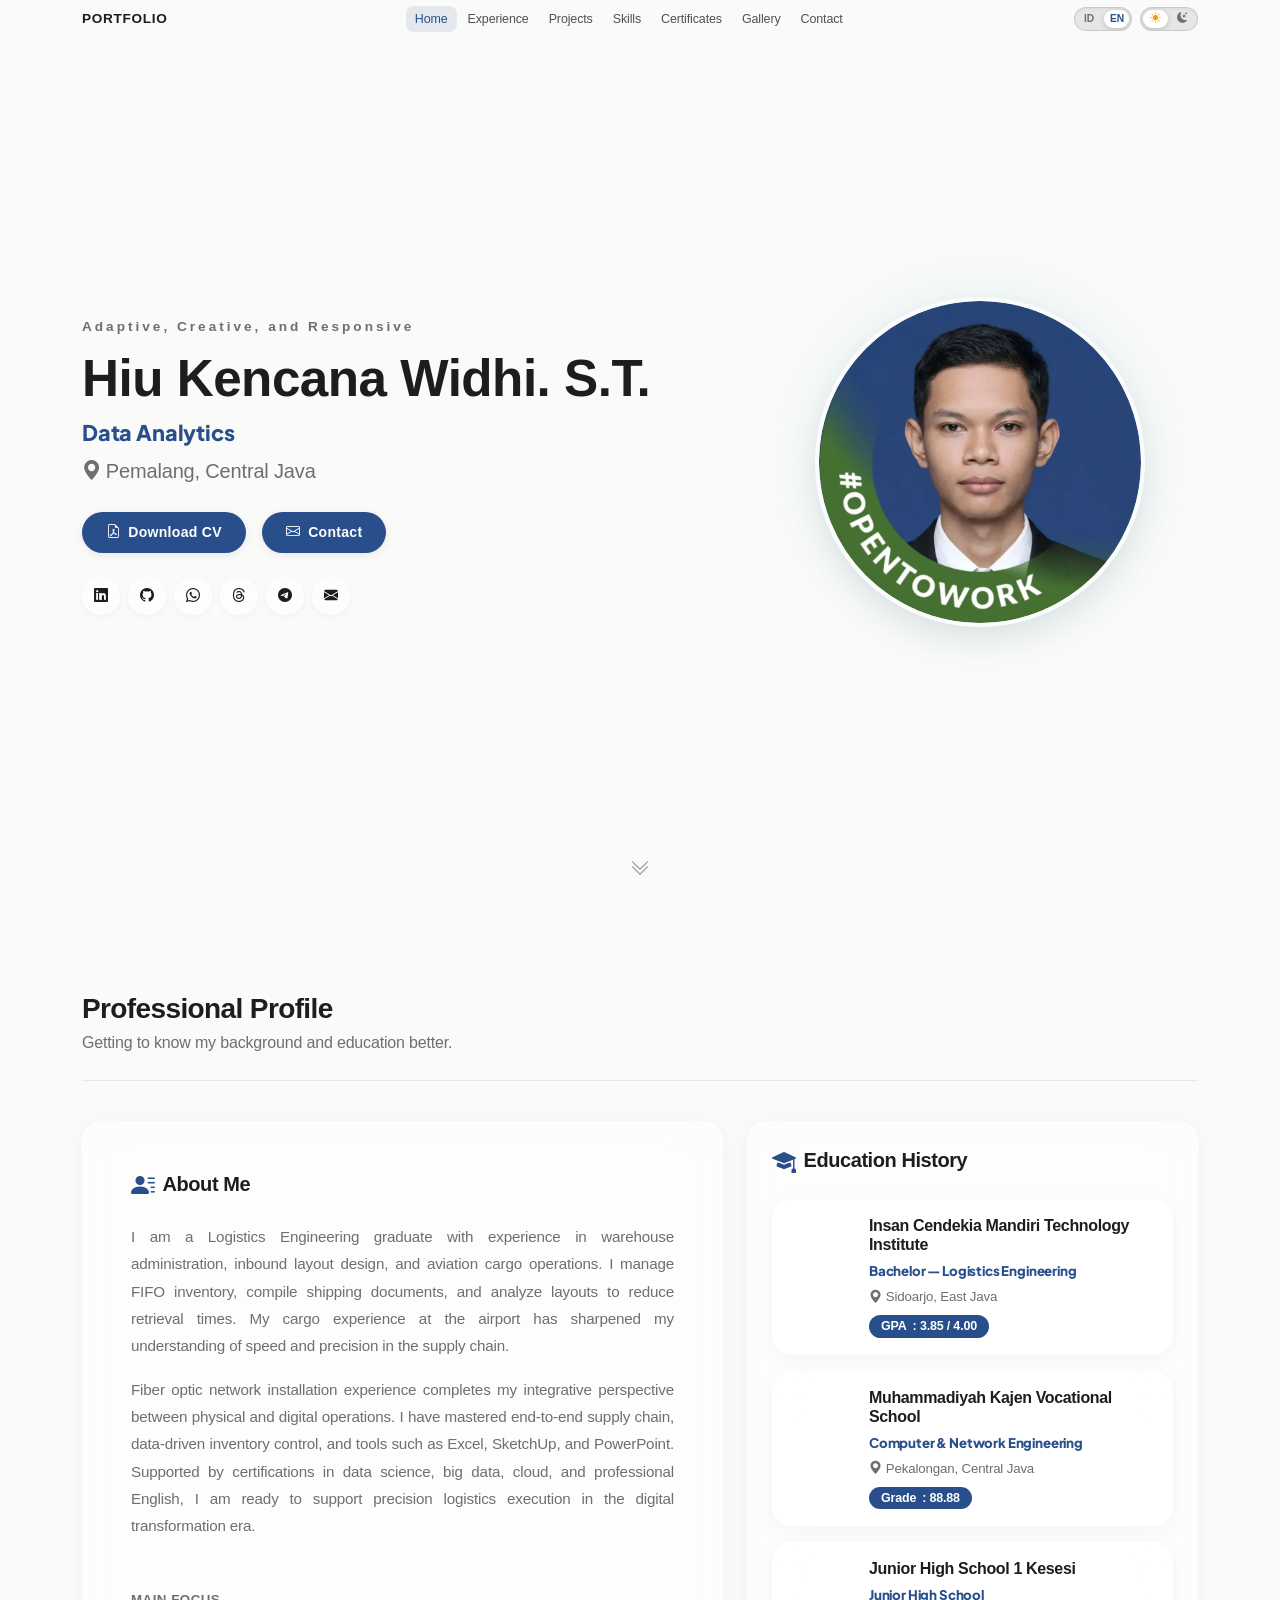
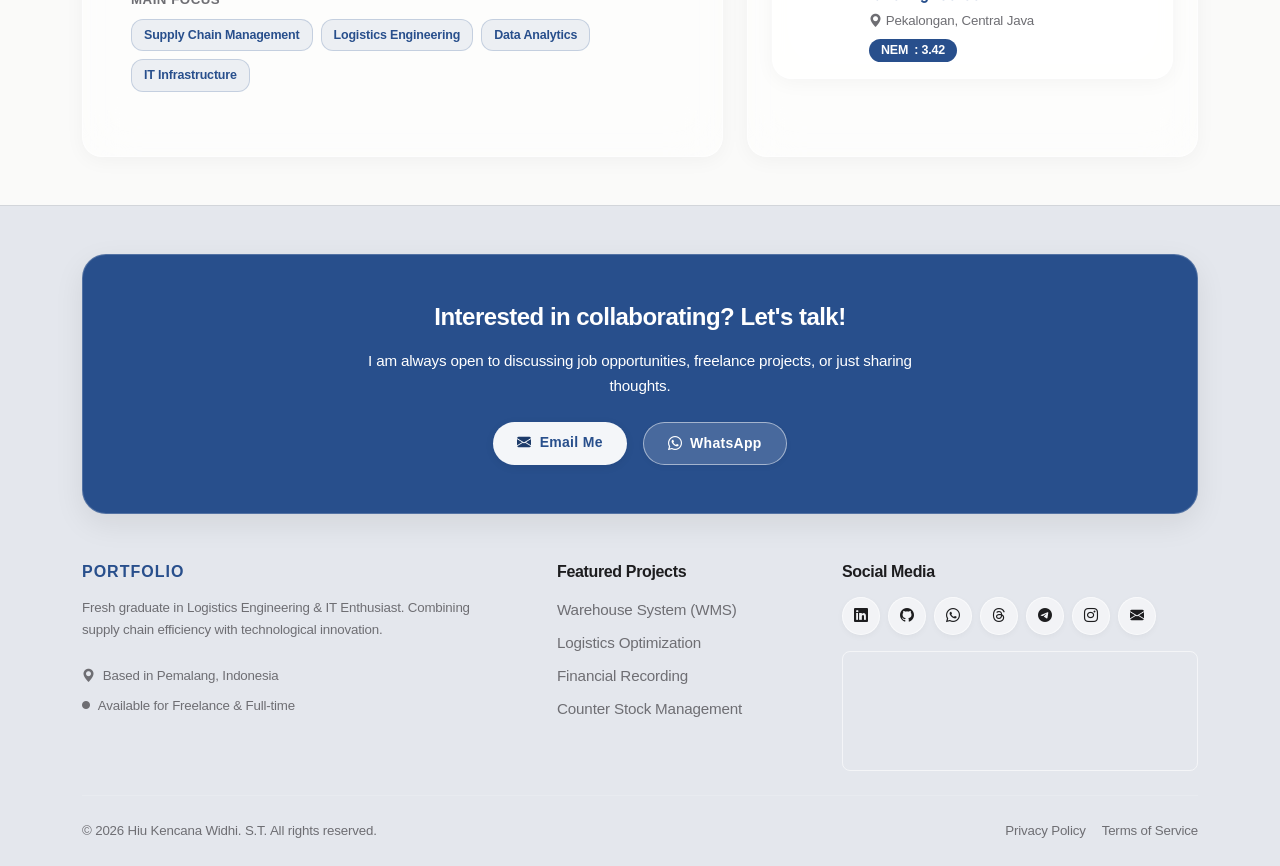
==== commit a8b494ff: "update" ====
--- a/index.html
+++ b/index.html
@@ -36,7 +36,7 @@
 
     <!-- PWA Manifest & Icons -->
     <link rel="manifest" href="manifest.json">
-    <link rel="apple-touch-icon" href="assets/images/icons/icon-192.png">
+    <link rel="apple-touch-icon" href="assets/images/icons/icon-192.webp">
     <meta name="theme-color" content="#284F8C">
     <meta name="mobile-web-app-capable" content="yes">
     <meta name="apple-mobile-web-app-status-bar-style" content="black-translucent">
@@ -249,7 +249,6 @@
                         <img src="assets/images/profile/profile.webp" alt="Foto Profil Hiu Kencana Widhi. S.T." class="hero-img"
                              loading="eager" decoding="async"
                              onerror="this.src='https://via.placeholder.com/350'">
-                        <img src="assets/images/badge/badge.png" alt="Open To Work Badge" class="hero-badge-overlay">
                     </div>
                 </div>
             </div>
@@ -689,13 +688,10 @@
                 </div>
                 <div class="modal-body text-center pt-0 pb-4 px-4">
                     <div class="d-flex justify-content-center mb-4">
-                        <div class="position-relative d-inline-block">
-                            <img src="assets/images/profile/profile.webp" alt="Foto Profil Hiu Kencana Widhi, S.T."
-                                class="rounded-circle shadow-lg"
-                                style="width:180px; height:180px; object-fit:cover; border:4px solid var(--border); display:block;"
-                                onerror="this.src='https://via.placeholder.com/180'">
-                            <img src="assets/images/badge/badge.png" alt="Open To Work Badge" class="modal-badge-overlay">
-                        </div>
+                        <img src="assets/images/profile/profile.webp" alt="Foto Profil Hiu Kencana Widhi, S.T."
+                            class="rounded-circle shadow-lg"
+                            style="width:180px; height:180px; object-fit:cover; border:4px solid var(--border); display:block;"
+                              onerror="this.src='https://via.placeholder.com/180'">
                     </div>
                     <h2 class="h4 fw-bold mb-1" data-t="hero_subtitle">Hiu Kencana Widhi, S.T.</h2>
                     <p class="text-accent fw-semibold mb-1" style="font-size:0.95rem;"><span data-t="role_log">Teknik
--- a/core/css/style.css
+++ b/core/css/style.css
@@ -967,34 +967,6 @@
     .hero-img { width: 360px; height: 360px; }
 }
 
-/* --- OPEN TO WORK BADGE OVERLAY IMAGE --- */
-.hero-badge-overlay {
-    position: absolute;
-    top: 0;
-    left: 0;
-    width: 100%;
-    height: 100%;
-    object-fit: contain;
-    pointer-events: none;
-    z-index: 2;
-    transition: transform 0.3s cubic-bezier(0.34, 1.56, 0.64, 1);
-}
-
-#heroPhotoBtn:hover .hero-badge-overlay {
-    transform: scale(1.02);
-}
-
-.modal-badge-overlay {
-    position: absolute;
-    top: 0;
-    left: 0;
-    width: 100%;
-    height: 100%;
-    object-fit: contain;
-    pointer-events: none;
-    z-index: 2;
-}
-
 /* Floating Scroll Down Indicator */
 .hero-scroll-down {
     position: absolute;
--- a/core/css/style.css
+++ b/core/css/style.css
@@ -967,34 +967,6 @@
     .hero-img { width: 360px; height: 360px; }
 }
 
-/* --- OPEN TO WORK BADGE OVERLAY IMAGE --- */
-.hero-badge-overlay {
-    position: absolute;
-    top: 0;
-    left: 0;
-    width: 100%;
-    height: 100%;
-    object-fit: contain;
-    pointer-events: none;
-    z-index: 2;
-    transition: transform 0.3s cubic-bezier(0.34, 1.56, 0.64, 1);
-}
-
-#heroPhotoBtn:hover .hero-badge-overlay {
-    transform: scale(1.02);
-}
-
-.modal-badge-overlay {
-    position: absolute;
-    top: 0;
-    left: 0;
-    width: 100%;
-    height: 100%;
-    object-fit: contain;
-    pointer-events: none;
-    z-index: 2;
-}
-
 /* Floating Scroll Down Indicator */
 .hero-scroll-down {
     position: absolute;
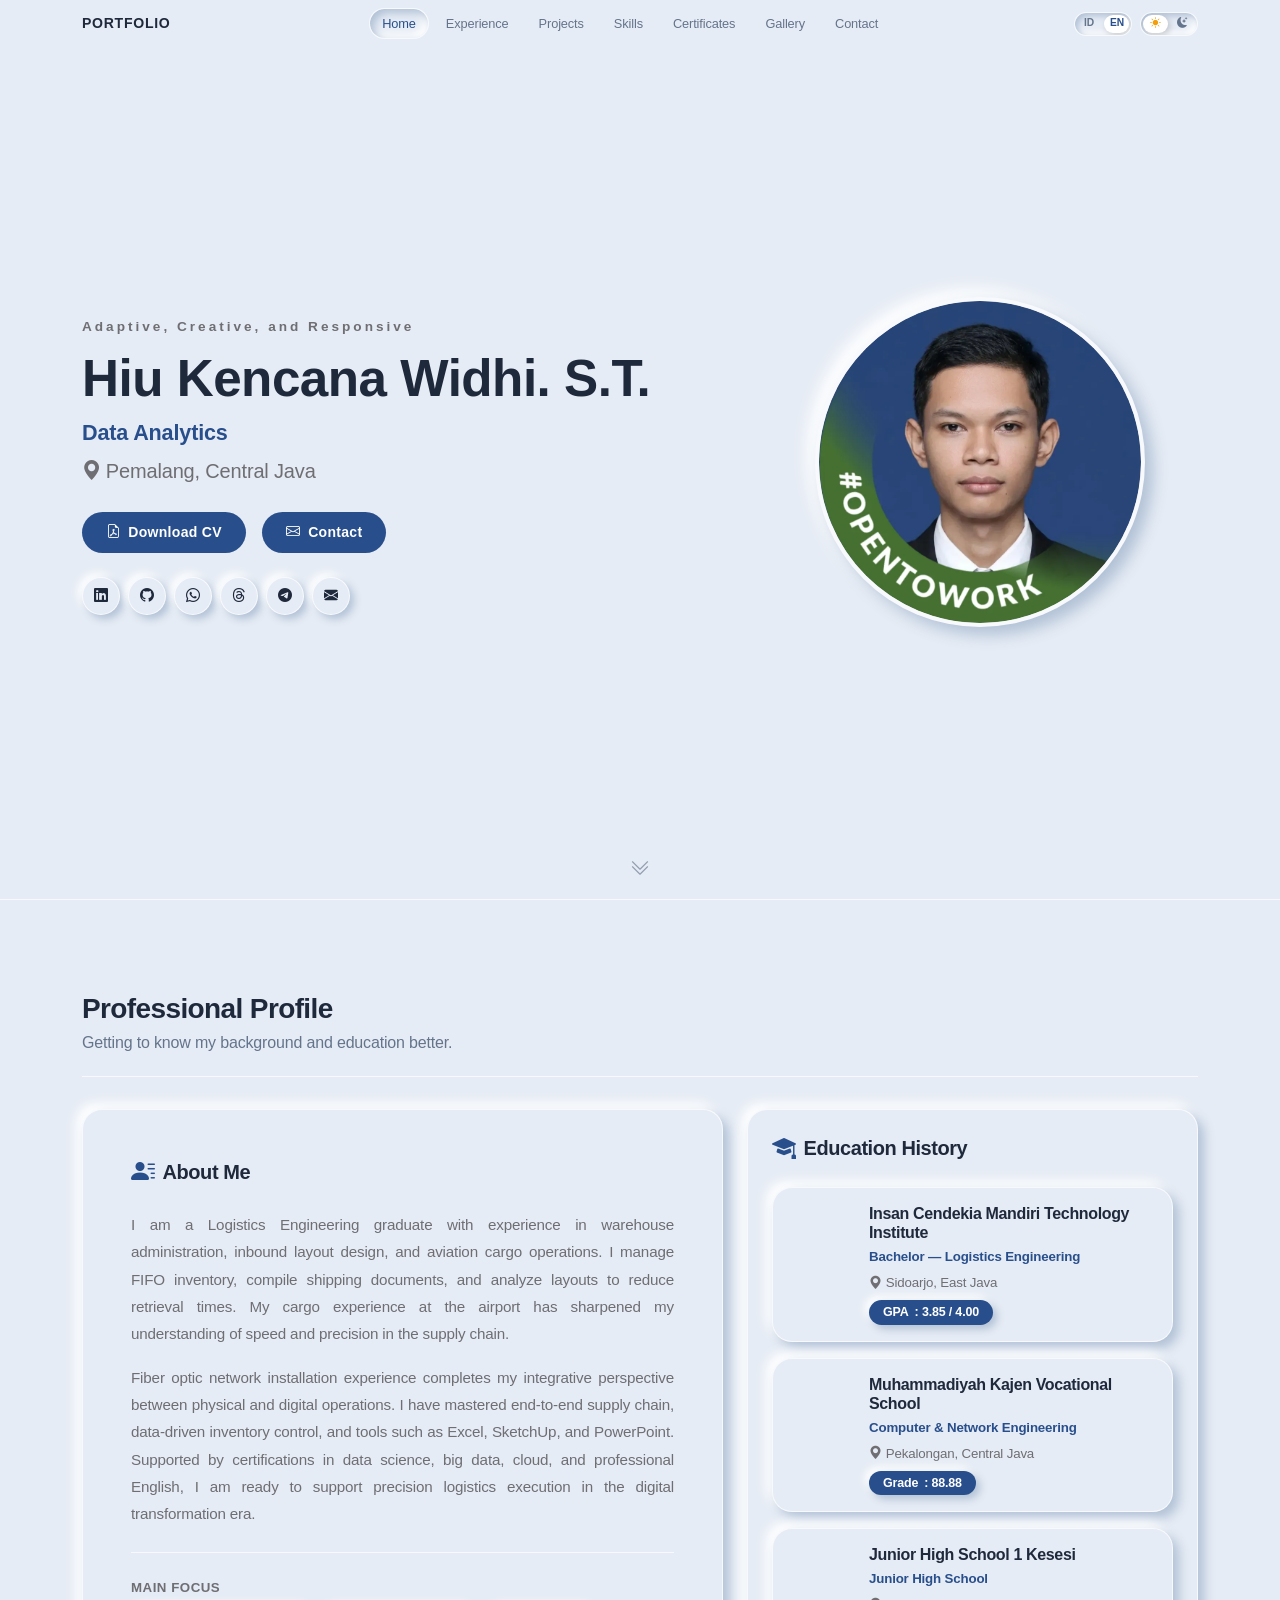
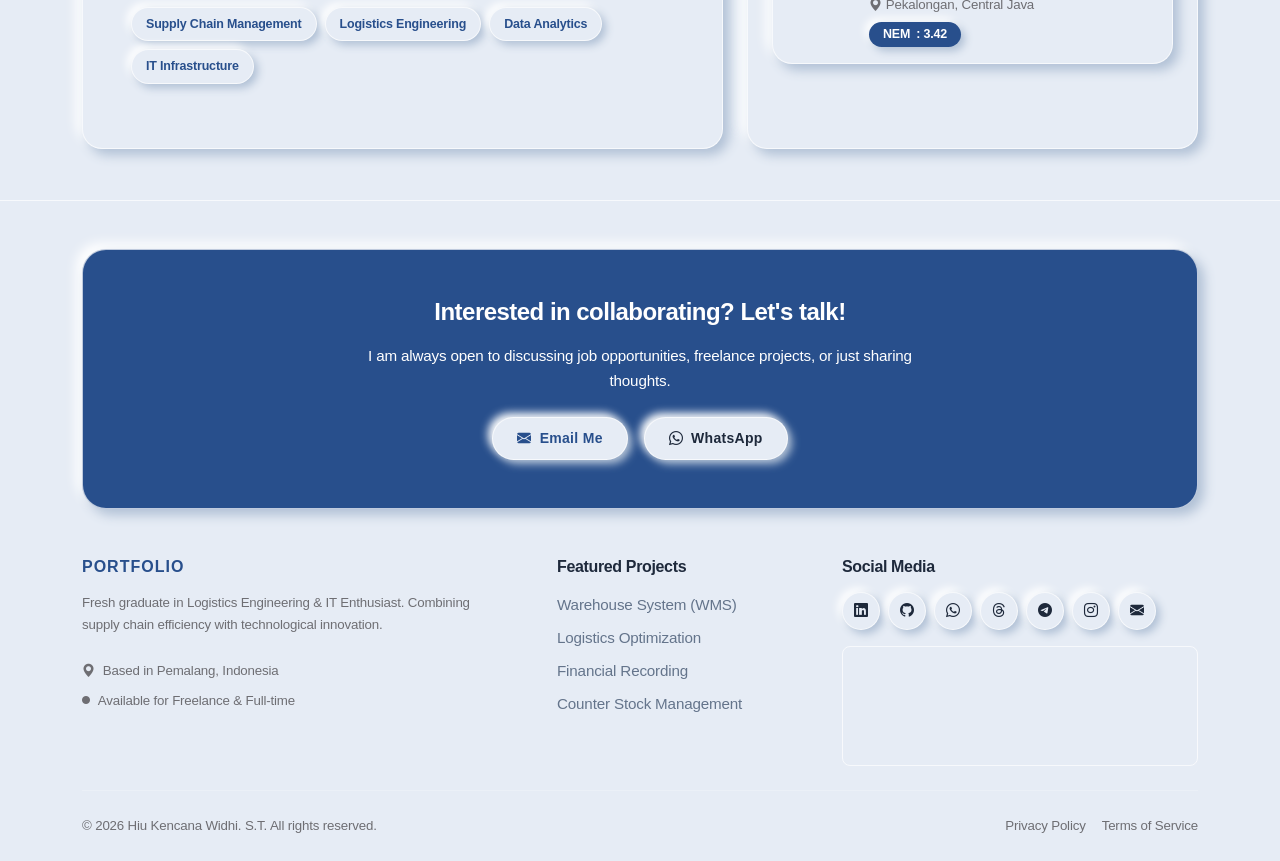
==== commit d2ba1e47: "update" ====
--- a/index.html
+++ b/index.html
@@ -689,8 +689,8 @@
                 <div class="modal-body text-center pt-0 pb-4 px-4">
                     <div class="d-flex justify-content-center mb-4">
                         <img src="assets/images/profile/profile.webp" alt="Foto Profil Hiu Kencana Widhi, S.T."
-                            class="rounded-circle shadow-lg"
-                            style="width:180px; height:180px; object-fit:cover; border:4px solid var(--border); display:block;"
+                            class="rounded-circle"
+                            style="width:180px; height:180px; object-fit:cover; border:4px solid var(--border); display:block; box-shadow:none !important;"
                               onerror="this.src='https://via.placeholder.com/180'">
                     </div>
                     <h2 class="h4 fw-bold mb-1" data-t="hero_subtitle">Hiu Kencana Widhi, S.T.</h2>
--- a/core/css/style.css
+++ b/core/css/style.css
@@ -14,70 +14,88 @@
     --font-apple-text: -apple-system, BlinkMacSystemFont, "SF Pro Text", "SF Pro", "Helvetica Neue", Helvetica, Arial, sans-serif;
     --font-apple-mono: ui-monospace, "SF Mono", SFMono-Regular, Menlo, Monaco, Consolas, "Liberation Mono", "Courier New", monospace;
 
-    --bg-main:     #FAFAF9;         /* White Linen: Putih hangat, mengurangi silau */
-    --bg-surface:  #FFFFFF;
-    --bg-hover:    #284F8C;         
+    /* Neumorphism Design System - Light Mode Base (Soft Slate Tint) */
+    --bg-main:       #E6ECF5;         
+    --bg-surface:    #E6ECF5;
+    --bg:            #E6ECF5;
+    --surface:       #E6ECF5;
+    --bg-hover:      #284F8C;         
     --bg-hover-text: #FFFFFF;
-    --border-color: rgba(255, 255, 255, 0.6);
-    --border-light: #FFFFFF;
-    --primary:     #284F8C;         
-    --primary-hover: #1d3b6a;       
+    --border-color:  rgba(255, 255, 255, 0.7);
+    --border-light:  #FFFFFF;
+    --primary:       #284F8C;         
+    --primary-hover: #1D3B6A;       
     --primary-light: rgba(40, 79, 140, 0.08);
-    --primary-border: rgba(255, 255, 255, 0.6);
-    --secondary:   #0F766E;         
+    --primary-border: rgba(255, 255, 255, 0.7);
+    --secondary:     #0F766E;         
     --secondary-glow: transparent;
-    --text-main:   #1d1d1f;         
-    --text-muted:  #6e6e73;         
-    --text-light:  #86868b;
+    --text-main:     #1E293B;         
+    --text-muted:    #64748B;         
+    --text-light:    #94A3B8;
     
-    --blue:        #284F8C;
-    --blue-light:  #1d3b6a;
-    --bg:          #FAFAF9;
-    --surface:     #FFFFFF;
-    --border:      rgba(255, 255, 255, 0.6);
-    --text:        #1d1d1f;
-    --muted:       #6e6e73;
-    --accent:      #284F8C;
-    --accent-secondary: #30B0C7;
-    --accent-rgb:  40, 79, 140;
-    --radius:      16px;
-    --shadow:      0 8px 30px rgba(0, 0, 0, 0.05);
-    --shadow-md:   0 15px 35px rgba(40, 79, 140, 0.1);
+    --blue:          #284F8C;
+    --blue-light:    #1D3B6A;
+    --border:        rgba(255, 255, 255, 0.7);
+    --text:          #1E293B;
+    --muted:         #64748B;
+    --accent:        #284F8C;
+    --accent-secondary: #0F766E;
+    --accent-rgb:    40, 79, 140;
+    --radius:        20px;
+
+    /* Tight, Crisp Neumorphism Dual Shadow Tokens - Light Mode Base (#E6ECF5) */
+    --neu-flat-shadow:    6px 6px 12px #B0C0D5, -6px -6px 12px #FFFFFF;
+    --neu-pressed-shadow: inset 4px 4px 8px #B0C0D5, inset -4px -4px 8px #FFFFFF;
+    --neu-hover-shadow:   8px 8px 16px #A4B5CC, -8px -8px 16px #FFFFFF;
+    --neu-sm-shadow:      4px 4px 8px #B0C0D5, -4px -4px 8px #FFFFFF;
+    --neu-sm-pressed:     inset 2px 2px 5px #B0C0D5, inset -2px -2px 5px #FFFFFF;
+
+    --shadow:        var(--neu-flat-shadow);
+    --shadow-md:     var(--neu-hover-shadow);
     
     /* Bootstrap Override */
     --bs-primary-rgb: 40, 79, 140;
 }
 
 body.dark-mode {
-    --bg-main:     #000000;         
-    --bg-surface:  #121212; 
-    --bg-hover:    #4D7CC7;         
-    --bg-hover-text: #ffffff;
-    --border-color: rgba(255, 255, 255, 0.12);
-    --border-light: rgba(255, 255, 255, 0.2);
-    --primary:     #4D7CC7;         
+    /* Neumorphism Design System - Dark Mode Base (Deep Soft Slate) */
+    --bg-main:       #1C2027;         
+    --bg-surface:    #1C2027; 
+    --bg:            #1C2027;
+    --surface:       #1C2027;
+    --bg-hover:      #4D7CC7;         
+    --bg-hover-text: #FFFFFF;
+    --border-color:  rgba(255, 255, 255, 0.05);
+    --border-light:  rgba(255, 255, 255, 0.1);
+    --primary:       #4D7CC7;         
     --primary-hover: #284F8C;
     --primary-light: rgba(77, 124, 199, 0.12);
-    --primary-border: rgba(255, 255, 255, 0.12);
-    --secondary:   #2DD4BF;         
+    --primary-border: rgba(255, 255, 255, 0.08);
+    --secondary:     #2DD4BF;         
     --secondary-glow: transparent;
-    --text-main:   #f5f5f7;         
-    --text-muted:  #a1a1a6;         
-    --text-light:  #86868b;
-
-    --blue:        #4D7CC7;
-    --blue-light:  #284F8C;
-    --bg:          #000000;
-    --surface:     #121212;
-    --border:      rgba(255, 255, 255, 0.12);
-    --text:        #f5f5f7;
-    --muted:       #a1a1a6;
-    --accent:      #4D7CC7;
+    --text-main:     #F1F5F9;         
+    --text-muted:    #94A3B8;         
+    --text-light:    #64748B;
+
+    --blue:          #4D7CC7;
+    --blue-light:    #284F8C;
+    --border:        rgba(255, 255, 255, 0.05);
+    --text:          #F1F5F9;
+    --muted:         #94A3B8;
+    --accent:        #4D7CC7;
     --accent-secondary: #2DD4BF;
-    --accent-rgb:  77, 124, 199;
-    --radius:      16px;
-    --shadow:      0 8px 30px rgba(0, 0, 0, 0.6);
-    --shadow-md:   0 15px 35px rgba(0, 0, 0, 0.7);
+    --accent-rgb:    77, 124, 199;
+    --radius:        24px;
+
+    /* Tight, Crisp Neumorphism Dual Shadow Tokens - Dark Mode Base (#1C2027) */
+    --neu-flat-shadow:    6px 6px 12px #0E1015, -6px -6px 12px #242933;
+    --neu-pressed-shadow: inset 4px 4px 8px #0E1015, inset -4px -4px 8px #242933;
+    --neu-hover-shadow:   8px 8px 16px #0A0C0F, -8px -8px 16px #272D37;
+    --neu-sm-shadow:      4px 4px 8px #0E1015, -4px -4px 8px #242933;
+    --neu-sm-pressed:     inset 2px 2px 5px #0E1015, inset -2px -2px 5px #242933;
+
+    --shadow:        var(--neu-flat-shadow);
+    --shadow-md:     var(--neu-hover-shadow);
     
     /* Bootstrap Override */
     --bs-primary-rgb: 77, 124, 199;
@@ -493,16 +511,26 @@
     margin: 0;
 }
 
-.drawer-nav .nav-link:hover,
+.drawer-nav .nav-link:hover {
+    background-color: rgba(40, 79, 140, 0.08);
+    color: var(--accent) !important;
+}
+
 .drawer-nav .nav-link.active {
-    background-color: rgba(29, 78, 216, 0.08);
+    background: var(--bg) !important;
     color: var(--accent) !important;
-}
-
-body.dark-mode .drawer-nav .nav-link:hover,
+    font-weight: 700 !important;
+    border-left: 4px solid var(--accent) !important;
+    border-radius: 12px !important;
+    box-shadow: inset 4px 4px 8px #B0C0D5, inset -4px -4px 8px #FFFFFF !important;
+}
+
 body.dark-mode .drawer-nav .nav-link.active {
-    background-color: rgba(96, 165, 250, 0.1);
+    background: var(--bg) !important;
     color: var(--accent) !important;
+    border-left: 4px solid var(--accent) !important;
+    border-radius: 12px !important;
+    box-shadow: inset 4px 4px 8px #0D0F14, inset -4px -4px 8px #292F3A !important;
 }
 
 .drawer-nav .nav-link .nav-icon {
@@ -516,6 +544,16 @@
 .drawer-nav .nav-link.active .nav-icon,
 .drawer-nav .nav-link:hover .nav-icon {
     color: var(--accent);
+    font-weight: 700;
+}
+
+.drawer-nav .nav-link.active::after {
+    content: '•';
+    margin-left: auto;
+    color: var(--accent);
+    font-size: 1.3rem;
+    font-weight: 900;
+    line-height: 1;
 }
 
 /* Drawer footer — theme toggle */
@@ -534,66 +572,67 @@
     color: var(--muted);
 }
 
-/* --- UNIFORM APPLE SLIDING SWITCHES (SAKLAR MODE & BAHASA DESKTOP & MOBILE) --- */
+/* --- UNIFORM NEUMORPHIC SLIDING SWITCHES (THEME & LANGUAGE SWITCHES) --- */
 .switch-toggle,
 .navbar .switch-toggle {
     position: relative !important;
-    width: 74px !important;
-    height: 32px !important;
-    min-width: 74px !important;
-    min-height: 32px !important;
-    max-width: 74px !important;
-    max-height: 32px !important;
+    width: 76px !important;
+    height: 34px !important;
+    min-width: 76px !important;
+    min-height: 34px !important;
+    max-width: 76px !important;
+    max-height: 34px !important;
     padding: 3px !important;
     border-radius: 9999px !important;
-    background: rgba(0, 0, 0, 0.08) !important;
-    border: 1px solid rgba(0, 0, 0, 0.12) !important;
+    background: var(--bg) !important;
+    border: 1px solid var(--border) !important;
     display: flex !important;
     align-items: center !important;
     justify-content: space-between !important;
     cursor: pointer !important;
     user-select: none !important;
     overflow: hidden !important;
-    box-shadow: inset 0 1px 3px rgba(0, 0, 0, 0.06) !important;
+    box-shadow: inset 3px 3px 6px #B0C0D5, inset -3px -3px 6px #FFFFFF !important;
     transition: background-color 0.2s ease, border-color 0.2s ease !important;
     margin: 0 !important;
 }
 
 body.dark-mode .switch-toggle,
 body.dark-mode .navbar .switch-toggle {
-    background: rgba(255, 255, 255, 0.12) !important;
-    border-color: rgba(255, 255, 255, 0.16) !important;
-}
-
-/* Sliding White Knob Handle */
+    background: var(--bg) !important;
+    border-color: var(--border) !important;
+    box-shadow: inset 3px 3px 6px #0E1015, inset -3px -3px 6px #242933 !important;
+}
+
+/* Sliding Handle Pill (100% Identical geometry for Theme & Lang switches) */
 .switch-toggle .switch-handle {
     position: absolute !important;
     top: 3px !important;
     left: 3px !important;
-    width: 32px !important;
-    height: 24px !important;
+    width: 35px !important;
+    height: 26px !important;
     border-radius: 9999px !important;
     background: #ffffff !important;
-    box-shadow: 0 2px 6px rgba(0, 0, 0, 0.18) !important;
+    box-shadow: 2px 2px 6px rgba(0, 0, 0, 0.18) !important;
     transition: transform 0.28s cubic-bezier(0.16, 1, 0.3, 1) !important;
     z-index: 1 !important;
 }
 
 body.dark-mode .switch-toggle .switch-handle {
     background: #284F8C !important;
-    box-shadow: 0 2px 6px rgba(0, 0, 0, 0.4) !important;
+    box-shadow: 2px 2px 6px rgba(0, 0, 0, 0.4) !important;
 }
 
 /* Options Left & Right inside Switch */
 .switch-toggle .switch-option {
     position: relative !important;
     z-index: 2 !important;
-    width: 32px !important;
-    height: 24px !important;
+    width: 35px !important;
+    height: 26px !important;
     display: flex !important;
     align-items: center !important;
     justify-content: center !important;
-    font-size: 0.75rem !important;
+    font-size: 0.78rem !important;
     font-weight: 700 !important;
     color: var(--muted) !important;
     transition: color 0.2s ease !important;
@@ -1230,7 +1269,7 @@
     transform: translateY(-3px);
 }
 
-/* --- UNIVERSAL 100% SOLID OPAQUE POPUP CARDS & MODALS (NO TRANSPARENCY) --- */
+/* --- UNIVERSAL NEUMORPHIC CARDS & MODALS SURFACE --- */
 .modal-content,
 .modal-body,
 .modal-header,
@@ -1243,8 +1282,9 @@
 .exp-bento-card,
 .project-card,
 .cert-card {
-    background-color: #ffffff !important;
-    color: #1d1d1f;
+    background-color: var(--bg) !important;
+    background: var(--bg) !important;
+    color: var(--text) !important;
     backdrop-filter: none !important;
     -webkit-backdrop-filter: none !important;
 }
@@ -1261,19 +1301,20 @@
 body.dark-mode .exp-bento-card,
 body.dark-mode .project-card,
 body.dark-mode .cert-card {
-    background-color: #121212 !important;
-    color: #f5f5f7;
+    background-color: var(--bg) !important;
+    background: var(--bg) !important;
+    color: var(--text) !important;
     backdrop-filter: none !important;
     -webkit-backdrop-filter: none !important;
 }
 
 body.dark-mode .modal-header,
 body.dark-mode .modal-footer {
-    border-color: #334155;
+    border-color: rgba(255, 255, 255, 0.1) !important;
 }
 
 body.dark-mode .btn-close {
-    filter: invert(1) grayscale(100%) brightness(200%);
+    filter: invert(1) grayscale(100%) brightness(200%) !important;
 }
 
 /* ============================================================
@@ -2172,26 +2213,26 @@
 
 
 /* ==========================================================================
-   APPLE macOS / iOS VIBRANT GLASSMORPHISM (CLEAR OS) THEME OVERRIDES
+   NEUMORPHISM (SOFT UI) COMPLETE OVERRIDE SYSTEM
    ========================================================================== */
 
-/* --- CLEAN SOLID BACKGROUND (NO GLOW MESH, NO FIXED ATTACHMENT) --- */
+/* --- BASE BODY & UNIFIED NEUMORPHIC SURFACE --- */
 body {
     background-color: var(--bg) !important;
     background: var(--bg) !important;
     background-attachment: scroll !important;
-    color: #1d1d1f !important;
+    color: var(--text) !important;
     font-family: var(--font-apple-text) !important;
 }
 
 body.dark-mode {
-    background-color: #000000 !important;
-    background: #000000 !important;
+    background-color: var(--bg) !important;
+    background: var(--bg) !important;
     background-attachment: scroll !important;
-    color: #f5f5f7 !important;
-}
-
-/* --- APPLE MAC OS SCROLLBAR --- */
+    color: var(--text) !important;
+}
+
+/* --- SCROLLBAR --- */
 ::-webkit-scrollbar {
     width: 8px !important;
     height: 8px !important;
@@ -2206,57 +2247,51 @@
     background-clip: content-box !important;
 }
 ::-webkit-scrollbar-thumb:hover {
-    background: rgba(0, 122, 255, 0.5) !important;
+    background: rgba(40, 79, 140, 0.5) !important;
 }
 body.dark-mode ::-webkit-scrollbar-thumb {
-    background: rgba(255, 255, 255, 0.22) !important;
+    background: rgba(255, 255, 255, 0.2) !important;
 }
 body.dark-mode ::-webkit-scrollbar-thumb:hover {
-    background: rgba(96, 165, 250, 0.6) !important;
-}
-
-/* --- GLASSMORPHIC CARDS, PANELS & CONTAINERS (DESKTOP ONLY) --- */
-@media (min-width: 992px) and (hover: hover) {
-    .card, 
-    .skill-bento-card, 
-    .exp-bento-card, 
-    .project-card, 
-    .edu-item, 
-    .cert-card, 
-    .contact-form-card, 
-    .contact-info-card, 
-    .contact-option-row {
-        background: rgba(255, 255, 255, 0.55) !important;
-        backdrop-filter: blur(25px) saturate(190%) !important;
-        -webkit-backdrop-filter: blur(25px) saturate(190%) !important;
-        border: 1px solid rgba(255, 255, 255, 0.6) !important;
-        box-shadow: 0 4px 20px rgba(0, 0, 0, 0.04) !important;
-        border-radius: 20px !important;
-        transition: transform 0.3s cubic-bezier(0.16, 1, 0.3, 1), 
-                    box-shadow 0.3s cubic-bezier(0.16, 1, 0.3, 1), 
-                    border-color 0.3s ease !important;
-    }
-}
-
-@media (min-width: 992px) and (hover: hover) {
-    body.dark-mode .card, 
-    body.dark-mode .skill-bento-card, 
-    body.dark-mode .exp-bento-card, 
-    body.dark-mode .project-card, 
-    body.dark-mode .edu-item, 
-    body.dark-mode .cert-card, 
-    body.dark-mode .contact-form-card, 
-    body.dark-mode .contact-info-card, 
-    body.dark-mode .contact-option-row {
-        background: rgba(18, 18, 18, 0.85) !important;
-        backdrop-filter: blur(25px) saturate(190%) !important;
-        -webkit-backdrop-filter: blur(25px) saturate(190%) !important;
-        border: 1px solid rgba(255, 255, 255, 0.12) !important;
-        box-shadow: 0 4px 20px rgba(0, 0, 0, 0.5) !important;
-    }
-}
-
-/* Card Hover Elevation (Clean Floating Window Effect without Glow) */
+    background: rgba(77, 124, 199, 0.6) !important;
+}
+
+/* --- NEUMORPHIC CARDS, BENTO PANELS & CONTAINERS --- */
+.card, 
+.skill-bento-card, 
+.exp-bento-card, 
+.project-card, 
+.edu-item, 
+.cert-card, 
+.contact-form-card, 
+.contact-info-card, 
+.contact-option-row {
+    background: var(--bg) !important;
+    border: 1px solid var(--border) !important;
+    border-radius: var(--radius) !important;
+    box-shadow: var(--neu-flat-shadow) !important;
+    transition: transform 0.3s cubic-bezier(0.16, 1, 0.3, 1), 
+                box-shadow 0.3s cubic-bezier(0.16, 1, 0.3, 1), 
+                border-color 0.3s ease !important;
+    backdrop-filter: none !important;
+    -webkit-backdrop-filter: none !important;
+}
+
+body.dark-mode .card, 
+body.dark-mode .skill-bento-card, 
+body.dark-mode .exp-bento-card, 
+body.dark-mode .project-card, 
+body.dark-mode .edu-item, 
+body.dark-mode .cert-card, 
+body.dark-mode .contact-form-card, 
+body.dark-mode .contact-info-card, 
+body.dark-mode .contact-option-row {
+    background: var(--bg) !important;
+    border: 1px solid var(--border) !important;
+    box-shadow: var(--neu-flat-shadow) !important;
+}
+
+/* Card Hover Elevation (Soft Tactile Lift) */
 .card:hover, 
 .skill-bento-card:hover, 
 .exp-bento-card:hover, 
@@ -2267,8 +2302,8 @@
 .contact-info-card:hover,
 .contact-option-row:hover {
     transform: translateY(-5px) !important;
-    box-shadow: 0 12px 30px rgba(0, 0, 0, 0.08) !important;
-    border-color: rgba(0, 122, 255, 0.4) !important;
+    box-shadow: var(--neu-hover-shadow) !important;
+    border-color: rgba(40, 79, 140, 0.3) !important;
 }
 
 body.dark-mode .card:hover, 
@@ -2280,227 +2315,95 @@
 body.dark-mode .contact-form-card:hover, 
 body.dark-mode .contact-info-card:hover,
 body.dark-mode .contact-option-row:hover {
-    box-shadow: 0 12px 30px rgba(0, 0, 0, 0.5) !important;
-    border-color: rgba(96, 165, 250, 0.4) !important;
-}
-
-/* Clean up accent top bar for glass design */
-.card, .skill-bento-card, .exp-bento-card, .project-card, .cert-card {
-    border-top: 1px solid rgba(255, 255, 255, 0.6) !important;
-}
-body.dark-mode .card, 
-body.dark-mode .skill-bento-card, 
-body.dark-mode .exp-bento-card, 
-body.dark-mode .project-card, 
-body.dark-mode .cert-card {
-    border-top: 1px solid rgba(255, 255, 255, 0.12) !important;
-}
-
-/* --- APPLE MAC OS COMPACT NAVBAR & MENU BAR --- */
+    box-shadow: var(--neu-hover-shadow) !important;
+    border-color: rgba(77, 124, 199, 0.3) !important;
+}
+
+/* --- NEUMORPHIC NAVBAR --- */
 .navbar {
     background: transparent !important;
     backdrop-filter: none !important;
     -webkit-backdrop-filter: none !important;
     border-bottom: 1px solid transparent !important;
     box-shadow: none !important;
-    padding: 3px 0 !important;
-    min-height: 38px !important;
-    transition: background 0.3s ease, border-color 0.3s ease, box-shadow 0.3s ease, backdrop-filter 0.3s ease, transform 0.28s ease, opacity 0.28s ease !important;
-}
-
-body.dark-mode .navbar {
-    background: transparent !important;
-    border-bottom: 1px solid transparent !important;
-    box-shadow: none !important;
-}
-
-/* Scrolled Navbar Appearance (100% SOLID OPAQUE) */
+    padding: 6px 0 !important;
+    transition: all 0.3s ease !important;
+}
+
 .navbar.scrolled {
-    background: #ffffff !important;
-    backdrop-filter: none !important;
-    -webkit-backdrop-filter: none !important;
-    border-bottom: 1px solid rgba(0, 0, 0, 0.08) !important;
-    box-shadow: 0 4px 20px rgba(0, 0, 0, 0.06) !important;
+    background: var(--bg) !important;
+    border-bottom: 1px solid var(--border) !important;
+    box-shadow: var(--neu-flat-shadow) !important;
 }
 
 body.dark-mode .navbar.scrolled {
-    background: #000000 !important;
-    backdrop-filter: none !important;
-    -webkit-backdrop-filter: none !important;
-    border-bottom: 1px solid rgba(255, 255, 255, 0.1) !important;
-    box-shadow: 0 4px 20px rgba(0, 0, 0, 0.6) !important;
-}
-
-.navbar .container {
-    padding-top: 2px !important;
-    padding-bottom: 2px !important;
-}
-
-.navbar .navbar-brand,
-.drawer-brand {
-    font-family: var(--font-apple-display) !important;
-    font-weight: 700 !important;
-    letter-spacing: 0.05em !important;
-    font-size: 0.85rem !important;
-    color: #1d1d1f !important;
-    background: transparent !important;
-    border: none !important;
-    padding: 0 !important;
-    border-radius: 0 !important;
-    box-shadow: none !important;
-    transition: all 0.25s ease !important;
-}
-
-body.dark-mode .navbar .navbar-brand,
-body.dark-mode .drawer-brand {
-    color: #f5f5f7 !important;
-    background: transparent !important;
-    border: none !important;
-}
-
-.navbar .navbar-brand:hover,
-.drawer-brand:hover {
-    transform: scale(1.02) !important;
-    box-shadow: none !important;
-    color: #284F8C !important;
-}
-body.dark-mode .navbar .navbar-brand:hover,
-body.dark-mode .drawer-brand:hover {
-    color: #4D7CC7 !important;
+    background: var(--bg) !important;
+    border-bottom: 1px solid var(--border) !important;
+    box-shadow: var(--neu-flat-shadow) !important;
 }
 
 .navbar .nav-link {
     font-family: var(--font-apple-text) !important;
     font-weight: 500 !important;
-    font-size: 0.78rem !important;
-    color: #515154 !important;
-    border-radius: 8px !important;
-    padding: 3px 9px !important;
-    margin: 0 1px !important;
-    border: none !important;
+    font-size: 0.8rem !important;
+    color: var(--muted) !important;
+    border-radius: 9999px !important;
+    padding: 4px 12px !important;
+    margin: 0 2px !important;
+    border: 1px solid transparent !important;
     transition: all 0.2s cubic-bezier(0.16, 1, 0.3, 1) !important;
-}
-
-body.dark-mode .navbar .nav-link {
-    color: #a1a1a6 !important;
 }
 
 .navbar .nav-link:hover,
 .navbar .nav-link.active {
-    color: #284F8C !important;
-    background: rgba(40, 79, 140, 0.1) !important;
-}
-
-body.dark-mode .navbar .nav-link:hover,
-body.dark-mode .navbar .nav-link.active {
-    color: #4D7CC7 !important;
-    background: rgba(77, 124, 199, 0.15) !important;
-}
-
-/* Squeezing overrides removed for uniform switch toggles */
-
-/* --- APPLE FLOATING DROPDOWN CARD MENU OVERRIDES (SOLID 100% OPAQUE) --- */
+    color: var(--accent) !important;
+    background: var(--bg) !important;
+    border-color: var(--border) !important;
+    box-shadow: var(--neu-pressed-shadow) !important;
+}
+
+/* --- MOBILE DRAWER POPUP --- */
 .nav-drawer {
     right: 12px !important;
     left: auto !important;
-    background: #ffffff !important;
+    background: var(--bg) !important;
     backdrop-filter: none !important;
     -webkit-backdrop-filter: none !important;
-    border: 1px solid rgba(0, 0, 0, 0.12) !important;
-    border-radius: 18px !important;
-    box-shadow: 0 16px 40px rgba(0, 0, 0, 0.2) !important;
+    border: 1px solid var(--border) !important;
+    border-radius: 20px !important;
+    box-shadow: var(--neu-hover-shadow) !important;
 }
 
 body.dark-mode .nav-drawer {
-    background: #121212 !important;
-    backdrop-filter: none !important;
-    -webkit-backdrop-filter: none !important;
-    border: 1px solid rgba(255, 255, 255, 0.15) !important;
-    box-shadow: 0 16px 40px rgba(0, 0, 0, 0.6) !important;
-}
-
-.drawer-header {
-    padding: 12px 16px !important;
-    border-bottom: 1px solid rgba(0, 0, 0, 0.08) !important;
-}
-body.dark-mode .drawer-header {
-    border-bottom-color: rgba(255, 255, 255, 0.08) !important;
-}
-
-.drawer-nav {
-    padding: 4px 0 !important;
-    flex: 1 !important;
-    overflow-y: auto !important;
-    display: flex !important;
-    flex-direction: column !important;
-    gap: 0 !important;
-}
-
-.drawer-nav .nav-link {
-    display: flex !important;
-    align-items: center !important;
-    gap: 12px !important;
-    padding: 12px 18px !important;
-    border-radius: 0 !important;
-    font-size: 0.88rem !important;
-    font-family: var(--font-apple-text) !important;
-    font-weight: 500 !important;
-    color: var(--text) !important;
-    text-decoration: none !important;
-    border-bottom: 1px solid rgba(0, 0, 0, 0.05) !important;
-    transition: background-color 0.15s, color 0.15s !important;
-    margin: 0 !important;
-}
-
-body.dark-mode .drawer-nav .nav-link {
-    border-bottom-color: rgba(255, 255, 255, 0.06) !important;
-}
-
-.drawer-nav .nav-link:last-child {
-    border-bottom: none !important;
-}
-
-.drawer-nav .nav-link:hover,
+    background: var(--bg) !important;
+    border: 1px solid var(--border) !important;
+    box-shadow: var(--neu-hover-shadow) !important;
+}
+
+.drawer-nav .nav-link:hover {
+    background: rgba(40, 79, 140, 0.08) !important;
+    color: var(--accent) !important;
+}
+
 .drawer-nav .nav-link.active {
-    background: rgba(40, 79, 140, 0.08) !important;
-    color: #284F8C !important;
-}
-
-body.dark-mode .drawer-nav .nav-link:hover,
+    background: var(--bg) !important;
+    color: var(--accent) !important;
+    font-weight: 700 !important;
+    border-left: 4px solid var(--accent) !important;
+    border-radius: 12px !important;
+    box-shadow: inset 4px 4px 8px #B0C0D5, inset -4px -4px 8px #FFFFFF !important;
+}
+
 body.dark-mode .drawer-nav .nav-link.active {
-    background: rgba(77, 124, 199, 0.15) !important;
-    color: #4D7CC7 !important;
-}
-
-.drawer-nav .nav-link .nav-icon {
-    font-size: 1.05rem !important;
-    width: 22px !important;
-    text-align: center !important;
-    color: var(--muted) !important;
-}
-
-.drawer-nav .nav-link:hover .nav-icon,
-.drawer-nav .nav-link.active .nav-icon {
-    color: #284F8C !important;
-}
-
-body.dark-mode .drawer-nav .nav-link:hover .nav-icon,
-body.dark-mode .drawer-nav .nav-link.active .nav-icon {
-    color: #4D7CC7 !important;
-}
-
-.drawer-footer {
-    padding: 12px 16px !important;
-    border-top: 1px solid rgba(0, 0, 0, 0.08) !important;
-    background: rgba(0, 0, 0, 0.02) !important;
-}
-
-body.dark-mode .drawer-footer {
-    border-top-color: rgba(255, 255, 255, 0.08) !important;
-    background: rgba(255, 255, 255, 0.02) !important;
-}
-
-/* --- APPLE BUTTONS & CONTROLS --- */
+    background: var(--bg) !important;
+    color: var(--accent) !important;
+    font-weight: 700 !important;
+    border-left: 4px solid var(--accent) !important;
+    border-radius: 12px !important;
+    box-shadow: inset 4px 4px 8px #0D0F14, inset -4px -4px 8px #292F3A !important;
+}
+
+/* --- NEUMORPHIC BUTTONS & CONTROLS --- */
 .btn,
 .lang-toggle:not(.switch-toggle),
 .theme-toggle:not(.switch-toggle),
@@ -2509,17 +2412,16 @@
 .contact-fab,
 .drawer-close,
 .lang-btn {
-    border-radius: 12px !important;
+    border-radius: 9999px !important;
     font-family: var(--font-apple-text) !important;
     font-weight: 600 !important;
     font-size: 0.875rem !important;
-    border: 1px solid rgba(255, 255, 255, 0.6) !important;
-    background: rgba(255, 255, 255, 0.5) !important;
+    border: 1px solid var(--border) !important;
+    background: var(--bg) !important;
+    color: var(--text) !important;
+    box-shadow: var(--neu-sm-shadow) !important;
+    transition: all 0.25s cubic-bezier(0.16, 1, 0.3, 1) !important;
     backdrop-filter: none !important;
-    -webkit-backdrop-filter: none !important;
-    color: #1d1d1f !important;
-    box-shadow: 0 2px 6px rgba(0, 0, 0, 0.04) !important;
-    transition: all 0.25s cubic-bezier(0.16, 1, 0.3, 1) !important;
 }
 
 body.dark-mode .btn:not(.btn-primary):not(.btn-light):not(.btn-outline-light),
@@ -2530,196 +2432,206 @@
 body.dark-mode .contact-fab,
 body.dark-mode .drawer-close,
 body.dark-mode .lang-btn {
-    background: rgba(255, 255, 255, 0.08) !important;
-    border-color: rgba(255, 255, 255, 0.12) !important;
-    color: #f5f5f7 !important;
-    border-radius: 9999px !important;
-}
-
-/* CTA Card Light Button Fix for Light & Dark Mode */
-.btn-light,
-body.dark-mode .btn-light,
-body .btn-light {
-    background-color: #ffffff !important;
-    background: #ffffff !important;
-    color: #1d3b6a !important;
-    border: none !important;
-    border-radius: 9999px !important;
-}
-
-.btn-light i,
-.btn-light span,
-body.dark-mode .btn-light i,
-body.dark-mode .btn-light span {
-    color: #1d3b6a !important;
-}
-
-.btn-light:hover,
-body.dark-mode .btn-light:hover {
-    background-color: #f1f5f9 !important;
-    background: #f1f5f9 !important;
-    color: #0f172a !important;
-    transform: translateY(-2px) !important;
-}
-
-.btn-light:hover i,
-.btn-light:hover span,
-body.dark-mode .btn-light:hover i,
-body.dark-mode .btn-light:hover span {
-    color: #0f172a !important;
-}
-
-/* CTA Card Outline Light Button Fix */
-.btn-outline-light,
-body.dark-mode .btn-outline-light,
-body .btn-outline-light {
-    background: transparent !important;
-    border: 1px solid rgba(255, 255, 255, 0.6) !important;
-    color: #ffffff !important;
-    border-radius: 9999px !important;
-}
-
-.btn-outline-light i,
-.btn-outline-light span,
-body.dark-mode .btn-outline-light i,
-body.dark-mode .btn-outline-light span {
-    color: #ffffff !important;
-}
-
-.btn-outline-light:hover,
-body.dark-mode .btn-outline-light:hover {
-    background: rgba(255, 255, 255, 0.15) !important;
-    color: #ffffff !important;
-    transform: translateY(-2px) !important;
-}
-
-/* Primary Action Pill (Solid #284F8C Blue) */
-.btn-primary,
-.btn-primary:focus,
-body.dark-mode .btn-primary {
-    background: #284F8C !important;
-    color: #ffffff !important;
-    border: none !important;
-    border-radius: 9999px !important;
-    padding: 10px 24px !important;
-    box-shadow: 0 2px 8px rgba(0, 0, 0, 0.08) !important;
-}
-
-.btn-primary:hover {
-    background: #1d3b6a !important;
-    color: #ffffff !important;
-    transform: translateY(-2px) !important;
-    box-shadow: 0 4px 12px rgba(0, 0, 0, 0.12) !important;
-}
-
-/* Button Hover Interactive Lift */
+    background: var(--bg) !important;
+    border-color: var(--border) !important;
+    color: var(--text) !important;
+    box-shadow: var(--neu-sm-shadow) !important;
+}
+
 .btn:hover,
-.lang-toggle:not(.switch-toggle):hover,
-.theme-toggle:not(.switch-toggle):hover,
 .social-btn:hover,
 .back-to-top:hover,
 .contact-fab:hover,
 .drawer-close:hover,
 .lang-btn:hover {
     transform: translateY(-2px) !important;
-    box-shadow: 0 4px 12px rgba(0, 0, 0, 0.06) !important;
-    background: rgba(255, 255, 255, 0.75) !important;
-    border-color: rgba(40, 79, 140, 0.4) !important;
-    color: #284F8C !important;
-}
-
-body.dark-mode .btn:hover,
-body.dark-mode .lang-toggle:not(.switch-toggle):hover,
-body.dark-mode .theme-toggle:not(.switch-toggle):hover,
-body.dark-mode .social-btn:hover,
-body.dark-mode .back-to-top:hover,
-body.dark-mode .contact-fab:hover,
-body.dark-mode .drawer-close:hover,
-body.dark-mode .lang-btn:hover {
-    background: rgba(255, 255, 255, 0.16) !important;
-    border-color: rgba(77, 124, 199, 0.4) !important;
-    color: #4D7CC7 !important;
+    box-shadow: var(--neu-hover-shadow) !important;
+    color: var(--accent) !important;
+}
+
+.btn:active,
+.social-btn:active,
+.back-to-top:active,
+.contact-fab:active,
+.drawer-close:active,
+.lang-btn:active {
+    transform: translateY(1px) !important;
+    box-shadow: var(--neu-pressed-shadow) !important;
+}
+
+/* Primary Action Pill (Solid Primary with Neumorphic Relief) */
+.btn-primary,
+.btn-primary:focus,
+body.dark-mode .btn-primary {
+    background: var(--accent) !important;
+    color: #ffffff !important;
+    border: none !important;
+    border-radius: 9999px !important;
+    padding: 10px 24px !important;
+    box-shadow: var(--neu-sm-shadow) !important;
+}
+
+.btn-primary:hover {
+    background: var(--primary-hover) !important;
+    color: #ffffff !important;
+    transform: translateY(-2px) !important;
+    box-shadow: var(--neu-hover-shadow) !important;
+}
+
+.btn-primary:active {
+    transform: translateY(1px) !important;
+    box-shadow: var(--neu-pressed-shadow) !important;
+}
+
+/* Light button variants */
+.btn-light,
+body.dark-mode .btn-light {
+    background: var(--bg) !important;
+    color: var(--accent) !important;
+    border: 1px solid var(--border) !important;
+    box-shadow: var(--neu-sm-shadow) !important;
+    border-radius: 9999px !important;
+}
+
+.btn-light:hover {
+    box-shadow: var(--neu-hover-shadow) !important;
+    transform: translateY(-2px) !important;
+}
+
+.btn-outline-light,
+body.dark-mode .btn-outline-light {
+    background: var(--bg) !important;
+    color: var(--text) !important;
+    border: 1px solid var(--border) !important;
+    box-shadow: var(--neu-sm-shadow) !important;
+    border-radius: 9999px !important;
 }
 
 /* Circle Controls (FAB, Back to top, Theme, Close) */
-.theme-toggle,
+.theme-toggle:not(.switch-toggle),
 .social-btn,
 .back-to-top,
 .contact-fab,
 .drawer-close {
-    border-radius: 9999px !important;
-}
-
-/* --- APPLE MODAL & TRAFFIC LIGHT CLOSE --- */
-.modal-content {
-    background: #ffffff !important;
+    border-radius: 50% !important;
+}
+
+/* --- ABSOLUTE ZERO-GLOW PURIFICATION SYSTEM --- */
+*,
+*::before,
+*::after {
+    text-shadow: none !important;
+    filter: none !important;
+}
+
+.shadow-sm,
+.shadow,
+.shadow-lg,
+.shadow-inset {
+    box-shadow: none !important;
+}
+
+.hero-glow-backdrop,
+.glow-bg,
+.glow-effect,
+[class*="glow"] {
+    display: none !important;
+    background: none !important;
+    filter: none !important;
+    box-shadow: none !important;
+}
+
+/* --- NEUMORPHIC MODAL PANELS (ZERO GLOW SYSTEM) --- */
+.modal,
+.modal-dialog,
+.modal-content,
+.modal-header,
+.modal-body,
+.modal-footer,
+.nav-drawer,
+.popover,
+.tooltip {
     backdrop-filter: none !important;
     -webkit-backdrop-filter: none !important;
-    border: 1px solid rgba(255, 255, 255, 0.8) !important;
+    filter: none !important;
+    text-shadow: none !important;
+}
+
+.modal-content,
+.nav-drawer {
+    background: var(--bg) !important;
+    border: 1px solid var(--border) !important;
     border-radius: 24px !important;
-    box-shadow: 0 20px 50px rgba(0, 0, 0, 0.12) !important;
+    box-shadow: 0 16px 40px rgba(0, 0, 0, 0.25) !important;
     overflow: hidden !important;
 }
 
-body.dark-mode .modal-content {
-    background: #121212 !important;
+body.dark-mode .modal-content,
+body.dark-mode .nav-drawer {
+    background: var(--bg) !important;
+    border: 1px solid var(--border) !important;
+    box-shadow: 0 16px 40px rgba(0, 0, 0, 0.6) !important;
+}
+
+/* Zero Glow Backdrop Overlay */
+.modal-backdrop,
+.drawer-backdrop {
+    background-color: rgba(0, 0, 0, 0.45) !important;
     backdrop-filter: none !important;
     -webkit-backdrop-filter: none !important;
-    border: 1px solid rgba(255, 255, 255, 0.14) !important;
-    box-shadow: 0 20px 50px rgba(0, 0, 0, 0.6) !important;
+    filter: none !important;
+    box-shadow: none !important;
+}
+
+body.dark-mode .modal-backdrop,
+body.dark-mode .drawer-backdrop {
+    background-color: rgba(0, 0, 0, 0.65) !important;
+}
+
+/* Zero Glow for All Elements Inside Popups (social-btn, img, btn, badge) */
+.modal-content *,
+.nav-drawer * {
+    text-shadow: none !important;
+    filter: none !important;
+}
+
+.modal-content .social-btn,
+.modal-content .btn:not(.btn-primary),
+.modal-content img,
+.modal-content .badge,
+.modal-content .icon-box,
+.nav-drawer .social-btn,
+.nav-drawer .btn {
+    box-shadow: none !important;
+    filter: none !important;
+}
+
+.modal-content .social-btn:hover,
+.modal-content .btn:not(.btn-primary):hover,
+.nav-drawer .social-btn:hover {
+    box-shadow: 0 4px 10px rgba(0, 0, 0, 0.08) !important;
+    transform: translateY(-2px) !important;
 }
 
 .modal-header {
-    border-bottom: 1px solid rgba(0, 0, 0, 0.06) !important;
+    border-bottom: 1px solid var(--border) !important;
     padding: 1.25rem 1.5rem !important;
 }
 
-body.dark-mode .modal-header {
-    border-bottom-color: rgba(255, 255, 255, 0.08) !important;
-}
-
-/* macOS Traffic Light Close Button (No Glow) */
-.btn-close {
-    width: 14px !important;
-    height: 14px !important;
-    min-width: 14px !important;
-    border-radius: 50% !important;
-    background-color: #FF5F56 !important;
-    border: 1px solid #E0443E !important;
-    opacity: 1 !important;
-    padding: 0 !important;
-    box-shadow: none !important;
-    transition: all 0.2s ease !important;
-    background-image: none !important;
-}
-
-.btn-close:hover {
-    background-color: #ff3b30 !important;
-    transform: scale(1.1) !important;
-    box-shadow: none !important;
-}
-
-body.dark-mode .btn-close {
-    background-image: none !important;
-    filter: none !important;
-}
-
-/* --- APPLE BADGES, TAGS & CHIPS --- */
+/* --- NEUMORPHIC BADGES, TAGS & CHIPS --- */
 .skill-badge,
 .project-tag,
 .focus-badge,
 .badge {
-    border-radius: 12px !important;
+    border-radius: 9999px !important;
     font-family: var(--font-apple-text) !important;
     font-size: 0.78rem !important;
     font-weight: 600 !important;
-    padding: 5px 12px !important;
-    background: rgba(40, 79, 140, 0.08) !important;
-    color: #284F8C !important;
-    border: 1px solid rgba(40, 79, 140, 0.2) !important;
-    backdrop-filter: none !important;
-    -webkit-backdrop-filter: none !important;
-    box-shadow: none !important;
+    padding: 6px 14px !important;
+    background: var(--bg) !important;
+    color: var(--accent) !important;
+    border: 1px solid var(--border) !important;
+    box-shadow: var(--neu-sm-shadow) !important;
     transition: all 0.2s ease !important;
     display: inline-flex !important;
     align-items: center !important;
@@ -2730,130 +2642,100 @@
 body.dark-mode .project-tag,
 body.dark-mode .focus-badge,
 body.dark-mode .badge {
-    background: rgba(77, 124, 199, 0.12) !important;
-    color: #4D7CC7 !important;
-    border-color: rgba(77, 124, 199, 0.25) !important;
+    background: var(--bg) !important;
+    color: var(--accent) !important;
+    border-color: var(--border) !important;
+    box-shadow: var(--neu-sm-shadow) !important;
 }
 
 .skill-badge:hover,
 .project-tag:hover,
 .focus-badge:hover {
     transform: translateY(-2px) !important;
-    background: rgba(40, 79, 140, 0.18) !important;
-}
-
-body.dark-mode .skill-badge:hover,
-body.dark-mode .project-tag:hover,
-body.dark-mode .focus-badge:hover {
-    background: rgba(77, 124, 199, 0.22) !important;
+    box-shadow: var(--neu-hover-shadow) !important;
+}
+
+.skill-badge:active,
+.project-tag:active,
+.focus-badge:active {
+    box-shadow: var(--neu-sm-pressed) !important;
 }
 
 /* Badge primary override */
 .badge.text-bg-primary,
 .badge.bg-primary {
-    background: #284F8C !important;
+    background: var(--accent) !important;
     color: #ffffff !important;
     border: none !important;
-}
-
-/* --- APPLE FORM CONTROLS --- */
+    box-shadow: var(--neu-sm-shadow) !important;
+}
+
+/* --- NEUMORPHIC SUNKEN FORM CONTROLS --- */
 .form-control,
 .form-select {
-    border-radius: 12px !important;
+    border-radius: 14px !important;
     font-family: var(--font-apple-text) !important;
-    background: #ffffff !important;
-    backdrop-filter: none !important;
-    -webkit-backdrop-filter: none !important;
-    border: 1px solid rgba(0, 0, 0, 0.12) !important;
-    color: #1d1d1f !important;
-    padding: 10px 14px !important;
+    background: var(--bg) !important;
+    border: 1px solid var(--border) !important;
+    color: var(--text) !important;
+    padding: 12px 16px !important;
+    box-shadow: var(--neu-pressed-shadow) !important;
     transition: all 0.2s ease !important;
 }
 
 body.dark-mode .form-control,
 body.dark-mode .form-select {
-    background: rgba(255, 255, 255, 0.06) !important;
-    border-color: rgba(255, 255, 255, 0.15) !important;
-    color: #f5f5f7 !important;
+    background: var(--bg) !important;
+    border-color: var(--border) !important;
+    color: var(--text) !important;
+    box-shadow: var(--neu-pressed-shadow) !important;
 }
 
 .form-control:focus,
 .form-select:focus {
-    background: rgba(255, 255, 255, 0.8) !important;
-    border-color: #284F8C !important;
-    box-shadow: none !important;
+    background: var(--bg) !important;
+    border-color: var(--accent) !important;
+    box-shadow: var(--neu-pressed-shadow) !important;
+    outline: none !important;
 }
 
 body.dark-mode .form-control:focus,
 body.dark-mode .form-select:focus {
-    background: rgba(18, 24, 38, 0.8) !important;
-    border-color: #4D7CC7 !important;
-    box-shadow: none !important;
-}
-
-/* --- MODERN ACCENT TEXT & HERO ROLE TRANSITION --- */
-#typed-text,
-.text-accent,
-.page-header h1 span,
-.page-header h2 span {
-    font-family: 'Plus Jakarta Sans', 'Outfit', 'Inter', system-ui, -apple-system, BlinkMacSystemFont, 'Segoe UI', Roboto, sans-serif !important;
-    font-weight: 800 !important;
-    color: #284F8C !important;
-    background: none !important;
-    -webkit-background-clip: unset !important;
-    -webkit-text-fill-color: unset !important;
-    display: inline-block !important;
-    transition: opacity 0.3s cubic-bezier(0.16, 1, 0.3, 1), transform 0.3s cubic-bezier(0.16, 1, 0.3, 1) !important;
-}
-
-#typed-text.fade-out {
-    opacity: 0 !important;
-    transform: translateY(6px) !important;
-}
-
-body.dark-mode #typed-text,
-body.dark-mode .text-accent,
-body.dark-mode .page-header h1 span,
-body.dark-mode .page-header h2 span {
-    color: #4D7CC7 !important;
-}
-
-.page-header {
-    border-bottom: 1px solid rgba(0, 0, 0, 0.08) !important;
-    padding-bottom: 1.5rem !important;
-    margin-bottom: 2.5rem !important;
-}
-
-body.dark-mode .page-header {
-    border-bottom-color: rgba(255, 255, 255, 0.08) !important;
-}
-
-/* --- HERO PROFILE IMAGE GLASS WRAP (NO GLOW) --- */
+    background: var(--bg) !important;
+    border-color: var(--accent) !important;
+    box-shadow: var(--neu-pressed-shadow) !important;
+    outline: none !important;
+}
+
+/* --- HERO PROFILE IMAGE DUAL NEUMORPHIC RIM --- */
 .hero-img {
     border-radius: 50% !important;
-    border: 4px solid rgba(255, 255, 255, 0.7) !important;
-    box-shadow: 0 12px 30px rgba(0, 0, 0, 0.08) !important;
-    transition: transform 0.4s cubic-bezier(0.16, 1, 0.3, 1), box-shadow 0.4s ease !important;
+    border: 4px solid var(--border) !important;
+    background: var(--bg) !important;
+    box-shadow: 8px 8px 16px #B0C0D5, -8px -8px 16px #FFFFFF, inset 4px 4px 8px #B0C0D5, inset -4px -4px 8px #FFFFFF !important;
+    transition: transform 0.3s cubic-bezier(0.16, 1, 0.3, 1), box-shadow 0.3s ease !important;
 }
 
 body.dark-mode .hero-img {
-    border-color: rgba(255, 255, 255, 0.15) !important;
-    box-shadow: 0 12px 30px rgba(0, 0, 0, 0.4) !important;
+    border-color: var(--border) !important;
+    box-shadow: 8px 8px 16px #0E1015, -8px -8px 16px #242933, inset 4px 4px 8px #0E1015, inset -4px -4px 8px #242933 !important;
 }
 
 #heroPhotoBtn:hover .hero-img {
-    transform: translateY(-6px) !important;
-    box-shadow: 0 16px 36px rgba(0, 0, 0, 0.12) !important;
-}
-
-/* --- CTA CARD CLEAN APPLE GLASS STYLING (#284F8C) --- */
+    transform: translateY(-4px) scale(1.01) !important;
+    box-shadow: 10px 10px 20px #A4B5CC, -10px -10px 20px #FFFFFF, inset 4px 4px 8px #B0C0D5, inset -4px -4px 8px #FFFFFF !important;
+}
+
+body.dark-mode #heroPhotoBtn:hover .hero-img {
+    box-shadow: 10px 10px 20px #0A0C0F, -10px -10px 20px #272D37, inset 4px 4px 8px #0E1015, inset -4px -4px 8px #242933 !important;
+}
+
+/* --- CTA CARD NEUMORPHIC CONTAINER --- */
 #ctaCardBtn {
-    background: #284F8C !important;
-    backdrop-filter: none !important;
-    -webkit-backdrop-filter: none !important;
-    border: 1px solid rgba(255, 255, 255, 0.2) !important;
+    background: var(--accent) !important;
+    border: 1px solid var(--border) !important;
     border-radius: 24px !important;
-    box-shadow: 0 10px 30px rgba(0, 0, 0, 0.08) !important;
+    box-shadow: var(--neu-flat-shadow) !important;
 }
 
 #ctaCardBtn h3,
@@ -2861,88 +2743,39 @@
     color: #ffffff !important;
 }
 
-#ctaCardBtn .btn-light {
-    background: rgba(255, 255, 255, 0.95) !important;
-    color: #284F8C !important;
-    border-radius: 9999px !important;
-    border: none !important;
-    font-weight: 700 !important;
-    box-shadow: 0 2px 8px rgba(0, 0, 0, 0.08) !important;
-}
-
-#ctaCardBtn .btn-light:hover {
-    background: #ffffff !important;
-    transform: translateY(-2px) !important;
-    box-shadow: 0 4px 12px rgba(0, 0, 0, 0.12) !important;
-}
-
-#ctaCardBtn .btn-outline-light {
-    background: rgba(255, 255, 255, 0.15) !important;
-    color: #ffffff !important;
-    border: 1px solid rgba(255, 255, 255, 0.5) !important;
-    border-radius: 9999px !important;
-    backdrop-filter: none !important;
-    -webkit-backdrop-filter: none !important;
-}
-
-#ctaCardBtn .btn-outline-light:hover {
-    background: rgba(255, 255, 255, 0.3) !important;
-    transform: translateY(-2px) !important;
-}
-
-/* --- FOOTER GLASS STYLING --- */
+/* --- FOOTER NEUMORPHIC OVERRIDE --- */
 .footer {
-    background: #E4E7ED !important;
-    backdrop-filter: none !important;
-    -webkit-backdrop-filter: none !important;
-    border-top: 1px solid rgba(0, 0, 0, 0.08) !important;
-}
-
-.footer iframe {
-    pointer-events: none !important;
+    background: var(--bg) !important;
+    border-top: 1px solid var(--border) !important;
 }
 
 body.dark-mode .footer {
-    background: #0a0a0a !important;
-    border-top-color: rgba(255, 255, 255, 0.08) !important;
-}
-
-/* --- TIMELINE DECORATION (NO GLOW) --- */
+    background: var(--bg) !important;
+    border-top-color: var(--border) !important;
+}
+
+/* --- TIMELINE DECORATION --- */
 .timeline::before {
     background: rgba(40, 79, 140, 0.3) !important;
-    width: 2px !important;
-    border: none !important;
+    width: 3px !important;
 }
 .timeline-item::before {
     border-radius: 50% !important;
-    border: 2px solid #ffffff !important;
-    background-color: #284F8C !important;
-    box-shadow: none !important;
-    width: 14px !important;
-    height: 14px !important;
-    left: -29px !important;
-    top: 4px !important;
-}
-
-body.dark-mode .timeline-item::before {
-    border-color: #0b0f19 !important;
-    background-color: #4D7CC7 !important;
-    box-shadow: none !important;
-}
-
-/* --- ICON BOX GLASS WRAPPER --- */
+    border: 3px solid var(--bg) !important;
+    background-color: var(--accent) !important;
+    box-shadow: var(--neu-sm-shadow) !important;
+    width: 16px !important;
+    height: 16px !important;
+    left: -30px !important;
+    top: 3px !important;
+}
+
+/* --- ICON BOX SUNKEN/EXTRUDED --- */
 .icon-box {
-    border-radius: 14px !important;
-    background: rgba(40, 79, 140, 0.08) !important;
-    border: 1px solid rgba(40, 79, 140, 0.15) !important;
-    backdrop-filter: none !important;
-    -webkit-backdrop-filter: none !important;
-    box-shadow: none !important;
-}
-
-body.dark-mode .icon-box {
-    background: rgba(77, 124, 199, 0.1) !important;
-    border-color: rgba(77, 124, 199, 0.2) !important;
+    border-radius: 16px !important;
+    background: var(--bg) !important;
+    border: 1px solid var(--border) !important;
+    box-shadow: var(--neu-sm-shadow) !important;
 }
 
 /* --- MACBOOK MOCKUP CORNERS --- */
@@ -2993,20 +2826,13 @@
         overflow: clip !important;
     }
 
-    /* ── 1. HAPUS TOTAL SEMUA EFEK BERAT (GPU Compositing) ── */
+    /* ── 1. LIGHTWEIGHT GPU OPTIMIZATIONS ── */
     *,
     *::before,
     *::after {
-        animation: none !important;
-        animation-duration: 0ms !important;
-        transition: none !important;
-        transition-duration: 0ms !important;
         backdrop-filter: none !important;
         -webkit-backdrop-filter: none !important;
-        filter: none !important;
-        box-shadow: none !important;
         text-shadow: none !important;
-        will-change: auto !important;
     }
 
     /* ── 2. SYSTEM FONT — Zero network overhead ── */
@@ -3018,14 +2844,14 @@
         text-rendering: optimizeSpeed !important;
     }
 
-    /* ── 3. SOLID SURFACES — Tanpa transparansi/blur ── */
+    /* ── 3. NEUMORPHIC SURFACES & CARDS (MOBILE OPTIMIZED) ── */
     body {
-        background-color: #FAFAF9 !important;
-        background: #FAFAF9 !important;
+        background-color: var(--bg) !important;
+        background: var(--bg) !important;
     }
     body.dark-mode {
-        background-color: #000000 !important;
-        background: #000000 !important;
+        background-color: var(--bg) !important;
+        background: var(--bg) !important;
     }
 
     .card,
@@ -3037,10 +2863,11 @@
     .contact-form-card,
     .contact-info-card,
     .contact-option-row {
-        background-color: #ffffff !important;
-        background: #ffffff !important;
-        border: 1px solid rgba(0, 0, 0, 0.08) !important;
-        border-radius: 16px !important;
+        background-color: var(--bg) !important;
+        background: var(--bg) !important;
+        border: 1px solid var(--border) !important;
+        border-radius: var(--radius) !important;
+        box-shadow: var(--neu-sm-shadow) !important;
     }
 
     body.dark-mode .card,
@@ -3052,74 +2879,94 @@
     body.dark-mode .contact-form-card,
     body.dark-mode .contact-info-card,
     body.dark-mode .contact-option-row {
-        background-color: #121212 !important;
-        background: #121212 !important;
-        border: 1px solid rgba(255, 255, 255, 0.08) !important;
-    }
-
-    /* ── 4. NAVBAR SOLID ── */
+        background-color: var(--bg) !important;
+        background: var(--bg) !important;
+        border: 1px solid var(--border) !important;
+        box-shadow: var(--neu-sm-shadow) !important;
+    }
+
+    /* ── 4. NAVBAR MOBILE ── */
     .navbar,
     .navbar.scrolled {
-        background: #ffffff !important;
-        border-bottom: 1px solid rgba(0, 0, 0, 0.08) !important;
+        background: var(--bg) !important;
+        border-bottom: 1px solid var(--border) !important;
+        box-shadow: var(--neu-sm-shadow) !important;
     }
     body.dark-mode .navbar,
     body.dark-mode .navbar.scrolled {
-        background: #000000 !important;
-        border-bottom: 1px solid rgba(255, 255, 255, 0.08) !important;
-    }
-
-    /* ── 5. DRAWER SOLID ── */
+        background: var(--bg) !important;
+        border-bottom: 1px solid var(--border) !important;
+        box-shadow: var(--neu-sm-shadow) !important;
+    }
+
+    /* ── 5. DRAWER MOBILE (ZERO GLOW SYSTEM) ── */
     .nav-drawer {
-        background: #ffffff !important;
-        border: 1px solid rgba(0, 0, 0, 0.12) !important;
+        background: var(--bg) !important;
+        border: 1px solid var(--border) !important;
+        box-shadow: 0 16px 40px rgba(0, 0, 0, 0.25) !important;
+        backdrop-filter: none !important;
+        -webkit-backdrop-filter: none !important;
+        filter: none !important;
     }
     body.dark-mode .nav-drawer {
-        background: #121212 !important;
-        border: 1px solid rgba(255, 255, 255, 0.1) !important;
-    }
-
-    /* ── 6. MODAL SOLID ── */
+        background: var(--bg) !important;
+        border: 1px solid var(--border) !important;
+        box-shadow: 0 16px 40px rgba(0, 0, 0, 0.6) !important;
+    }
+
+    .drawer-nav .nav-link,
+    .drawer-close {
+        box-shadow: none !important;
+        filter: none !important;
+    }
+
+    .drawer-nav .nav-link.active {
+        background: var(--bg) !important;
+        color: var(--accent) !important;
+        font-weight: 700 !important;
+        border-left: 4px solid var(--accent) !important;
+        border-radius: 12px !important;
+        box-shadow: inset 4px 4px 8px #B0C0D5, inset -4px -4px 8px #FFFFFF !important;
+        filter: none !important;
+    }
+
+    body.dark-mode .drawer-nav .nav-link.active {
+        background: var(--bg) !important;
+        color: var(--accent) !important;
+        font-weight: 700 !important;
+        border-left: 4px solid var(--accent) !important;
+        border-radius: 12px !important;
+        box-shadow: inset 4px 4px 8px #0D0F14, inset -4px -4px 8px #292F3A !important;
+        filter: none !important;
+    }
+
+    /* ── 6. MODAL MOBILE ── */
     .modal-content,
     .modal-body,
     .modal-header,
     .modal-footer {
-        background-color: #ffffff !important;
-        background: #ffffff !important;
+        background-color: var(--bg) !important;
+        background: var(--bg) !important;
     }
     body.dark-mode .modal-content,
     body.dark-mode .modal-body,
     body.dark-mode .modal-header,
     body.dark-mode .modal-footer {
-        background-color: #121212 !important;
-        background: #121212 !important;
-    }
-    /* ── 6. MODAL 3D BOX SPIN POPUP (ULTRA LIGHTWEIGHT GPU) ── */
-    .modal.fade .modal-dialog {
-        perspective: 1200px;
-        transform-style: preserve-3d;
-        transform: perspective(1000px) rotateY(-35deg) rotateX(12deg) scale(0.72) translateY(-20px) !important;
-        opacity: 0 !important;
-        transition: transform 0.38s cubic-bezier(0.34, 1.45, 0.64, 1),
-                    opacity 0.28s ease !important;
-        will-change: transform, opacity;
-    }
-
-    .modal.show .modal-dialog {
-        transform: perspective(1000px) rotateY(0deg) rotateX(0deg) scale(1) translateY(0) !important;
-        opacity: 1 !important;
-    }
-
-    /* ── 7. BUTTONS SOLID ── */
+        background-color: var(--bg) !important;
+        background: var(--bg) !important;
+    }
+
+    /* ── 7. BUTTONS & CONTROLS MOBILE ── */
     .btn,
     .social-btn,
     .back-to-top,
     .contact-fab,
     .drawer-close,
     .lang-btn {
-        background: #ffffff !important;
-        border: 1px solid rgba(0, 0, 0, 0.12) !important;
-        color: #1d1d1f !important;
+        background: var(--bg) !important;
+        border: 1px solid var(--border) !important;
+        color: var(--text) !important;
+        box-shadow: var(--neu-sm-shadow) !important;
     }
     body.dark-mode .btn,
     body.dark-mode .social-btn,
@@ -3127,40 +2974,44 @@
     body.dark-mode .contact-fab,
     body.dark-mode .drawer-close,
     body.dark-mode .lang-btn {
-        background: #1a1a1a !important;
-        border-color: rgba(255, 255, 255, 0.12) !important;
-        color: #f5f5f7 !important;
+        background: var(--bg) !important;
+        border-color: var(--border) !important;
+        color: var(--text) !important;
+        box-shadow: var(--neu-sm-shadow) !important;
     }
     .btn-primary,
     .btn-primary:focus,
     .btn-primary:hover {
-        background: #284F8C !important;
+        background: var(--accent) !important;
         color: #ffffff !important;
         border: none !important;
-    }
-
-    /* ── 8. FORM CONTROLS SOLID ── */
+        box-shadow: var(--neu-sm-shadow) !important;
+    }
+
+    /* ── 8. FORM CONTROLS MOBILE ── */
     .form-control,
     .form-select {
-        background: #ffffff !important;
-        border: 1px solid rgba(0, 0, 0, 0.12) !important;
-        color: #1d1d1f !important;
+        background: var(--bg) !important;
+        border: 1px solid var(--border) !important;
+        color: var(--text) !important;
+        box-shadow: var(--neu-sm-pressed) !important;
     }
     body.dark-mode .form-control,
     body.dark-mode .form-select {
-        background: #121212 !important;
-        border-color: rgba(255, 255, 255, 0.12) !important;
-        color: #f5f5f7 !important;
-    }
-
-    /* ── 9. FOOTER SOLID ── */
+        background: var(--bg) !important;
+        border-color: var(--border) !important;
+        color: var(--text) !important;
+        box-shadow: var(--neu-sm-pressed) !important;
+    }
+
+    /* ── 9. FOOTER MOBILE ── */
     .footer {
-        background: #E4E7ED !important;
-        border-top: 1px solid rgba(0, 0, 0, 0.08) !important;
+        background: var(--bg) !important;
+        border-top: 1px solid var(--border) !important;
     }
     body.dark-mode .footer {
-        background: #0a0a0a !important;
-        border-top-color: rgba(255, 255, 255, 0.08) !important;
+        background: var(--bg) !important;
+        border-top-color: var(--border) !important;
     }
 
     /* ── 10. PETA FOOTER DI MOBILE ── */
@@ -3185,26 +3036,16 @@
         decoding: async;
     }
 
-    /* ── 13. CARD TOP BORDER SEDERHANA ── */
-    .card, .skill-bento-card, .exp-bento-card, .project-card {
-        border-top: 3px solid #284F8C !important;
-    }
-    body.dark-mode .card,
-    body.dark-mode .skill-bento-card,
-    body.dark-mode .exp-bento-card,
-    body.dark-mode .project-card {
-        border-top-color: #4D7CC7 !important;
-    }
-    #ctaCardBtn { border-top: none !important; }
-
-    /* ── 14. ICON BOX SOLID ── */
+    /* ── 13. ICON BOX MOBILE ── */
     .icon-box {
-        background: rgba(40, 79, 140, 0.08) !important;
-        border: 1px solid rgba(40, 79, 140, 0.15) !important;
+        background: var(--bg) !important;
+        border: 1px solid var(--border) !important;
+        box-shadow: var(--neu-sm-shadow) !important;
     }
     body.dark-mode .icon-box {
-        background: rgba(77, 124, 199, 0.1) !important;
-        border-color: rgba(77, 124, 199, 0.2) !important;
+        background: var(--bg) !important;
+        border-color: var(--border) !important;
+        box-shadow: var(--neu-sm-shadow) !important;
     }
 
     /* ── 15. DRAWER 3D BOX SPIN UNFOLD ANIMATION (ULTRA LIGHTWEIGHT GPU) ── */
--- a/core/css/style.css
+++ b/core/css/style.css
@@ -14,70 +14,88 @@
     --font-apple-text: -apple-system, BlinkMacSystemFont, "SF Pro Text", "SF Pro", "Helvetica Neue", Helvetica, Arial, sans-serif;
     --font-apple-mono: ui-monospace, "SF Mono", SFMono-Regular, Menlo, Monaco, Consolas, "Liberation Mono", "Courier New", monospace;
 
-    --bg-main:     #FAFAF9;         /* White Linen: Putih hangat, mengurangi silau */
-    --bg-surface:  #FFFFFF;
-    --bg-hover:    #284F8C;         
+    /* Neumorphism Design System - Light Mode Base (Soft Slate Tint) */
+    --bg-main:       #E6ECF5;         
+    --bg-surface:    #E6ECF5;
+    --bg:            #E6ECF5;
+    --surface:       #E6ECF5;
+    --bg-hover:      #284F8C;         
     --bg-hover-text: #FFFFFF;
-    --border-color: rgba(255, 255, 255, 0.6);
-    --border-light: #FFFFFF;
-    --primary:     #284F8C;         
-    --primary-hover: #1d3b6a;       
+    --border-color:  rgba(255, 255, 255, 0.7);
+    --border-light:  #FFFFFF;
+    --primary:       #284F8C;         
+    --primary-hover: #1D3B6A;       
     --primary-light: rgba(40, 79, 140, 0.08);
-    --primary-border: rgba(255, 255, 255, 0.6);
-    --secondary:   #0F766E;         
+    --primary-border: rgba(255, 255, 255, 0.7);
+    --secondary:     #0F766E;         
     --secondary-glow: transparent;
-    --text-main:   #1d1d1f;         
-    --text-muted:  #6e6e73;         
-    --text-light:  #86868b;
+    --text-main:     #1E293B;         
+    --text-muted:    #64748B;         
+    --text-light:    #94A3B8;
     
-    --blue:        #284F8C;
-    --blue-light:  #1d3b6a;
-    --bg:          #FAFAF9;
-    --surface:     #FFFFFF;
-    --border:      rgba(255, 255, 255, 0.6);
-    --text:        #1d1d1f;
-    --muted:       #6e6e73;
-    --accent:      #284F8C;
-    --accent-secondary: #30B0C7;
-    --accent-rgb:  40, 79, 140;
-    --radius:      16px;
-    --shadow:      0 8px 30px rgba(0, 0, 0, 0.05);
-    --shadow-md:   0 15px 35px rgba(40, 79, 140, 0.1);
+    --blue:          #284F8C;
+    --blue-light:    #1D3B6A;
+    --border:        rgba(255, 255, 255, 0.7);
+    --text:          #1E293B;
+    --muted:         #64748B;
+    --accent:        #284F8C;
+    --accent-secondary: #0F766E;
+    --accent-rgb:    40, 79, 140;
+    --radius:        20px;
+
+    /* Tight, Crisp Neumorphism Dual Shadow Tokens - Light Mode Base (#E6ECF5) */
+    --neu-flat-shadow:    6px 6px 12px #B0C0D5, -6px -6px 12px #FFFFFF;
+    --neu-pressed-shadow: inset 4px 4px 8px #B0C0D5, inset -4px -4px 8px #FFFFFF;
+    --neu-hover-shadow:   8px 8px 16px #A4B5CC, -8px -8px 16px #FFFFFF;
+    --neu-sm-shadow:      4px 4px 8px #B0C0D5, -4px -4px 8px #FFFFFF;
+    --neu-sm-pressed:     inset 2px 2px 5px #B0C0D5, inset -2px -2px 5px #FFFFFF;
+
+    --shadow:        var(--neu-flat-shadow);
+    --shadow-md:     var(--neu-hover-shadow);
     
     /* Bootstrap Override */
     --bs-primary-rgb: 40, 79, 140;
 }
 
 body.dark-mode {
-    --bg-main:     #000000;         
-    --bg-surface:  #121212; 
-    --bg-hover:    #4D7CC7;         
-    --bg-hover-text: #ffffff;
-    --border-color: rgba(255, 255, 255, 0.12);
-    --border-light: rgba(255, 255, 255, 0.2);
-    --primary:     #4D7CC7;         
+    /* Neumorphism Design System - Dark Mode Base (Deep Soft Slate) */
+    --bg-main:       #1C2027;         
+    --bg-surface:    #1C2027; 
+    --bg:            #1C2027;
+    --surface:       #1C2027;
+    --bg-hover:      #4D7CC7;         
+    --bg-hover-text: #FFFFFF;
+    --border-color:  rgba(255, 255, 255, 0.05);
+    --border-light:  rgba(255, 255, 255, 0.1);
+    --primary:       #4D7CC7;         
     --primary-hover: #284F8C;
     --primary-light: rgba(77, 124, 199, 0.12);
-    --primary-border: rgba(255, 255, 255, 0.12);
-    --secondary:   #2DD4BF;         
+    --primary-border: rgba(255, 255, 255, 0.08);
+    --secondary:     #2DD4BF;         
     --secondary-glow: transparent;
-    --text-main:   #f5f5f7;         
-    --text-muted:  #a1a1a6;         
-    --text-light:  #86868b;
-
-    --blue:        #4D7CC7;
-    --blue-light:  #284F8C;
-    --bg:          #000000;
-    --surface:     #121212;
-    --border:      rgba(255, 255, 255, 0.12);
-    --text:        #f5f5f7;
-    --muted:       #a1a1a6;
-    --accent:      #4D7CC7;
+    --text-main:     #F1F5F9;         
+    --text-muted:    #94A3B8;         
+    --text-light:    #64748B;
+
+    --blue:          #4D7CC7;
+    --blue-light:    #284F8C;
+    --border:        rgba(255, 255, 255, 0.05);
+    --text:          #F1F5F9;
+    --muted:         #94A3B8;
+    --accent:        #4D7CC7;
     --accent-secondary: #2DD4BF;
-    --accent-rgb:  77, 124, 199;
-    --radius:      16px;
-    --shadow:      0 8px 30px rgba(0, 0, 0, 0.6);
-    --shadow-md:   0 15px 35px rgba(0, 0, 0, 0.7);
+    --accent-rgb:    77, 124, 199;
+    --radius:        24px;
+
+    /* Tight, Crisp Neumorphism Dual Shadow Tokens - Dark Mode Base (#1C2027) */
+    --neu-flat-shadow:    6px 6px 12px #0E1015, -6px -6px 12px #242933;
+    --neu-pressed-shadow: inset 4px 4px 8px #0E1015, inset -4px -4px 8px #242933;
+    --neu-hover-shadow:   8px 8px 16px #0A0C0F, -8px -8px 16px #272D37;
+    --neu-sm-shadow:      4px 4px 8px #0E1015, -4px -4px 8px #242933;
+    --neu-sm-pressed:     inset 2px 2px 5px #0E1015, inset -2px -2px 5px #242933;
+
+    --shadow:        var(--neu-flat-shadow);
+    --shadow-md:     var(--neu-hover-shadow);
     
     /* Bootstrap Override */
     --bs-primary-rgb: 77, 124, 199;
@@ -493,16 +511,26 @@
     margin: 0;
 }
 
-.drawer-nav .nav-link:hover,
+.drawer-nav .nav-link:hover {
+    background-color: rgba(40, 79, 140, 0.08);
+    color: var(--accent) !important;
+}
+
 .drawer-nav .nav-link.active {
-    background-color: rgba(29, 78, 216, 0.08);
+    background: var(--bg) !important;
     color: var(--accent) !important;
-}
-
-body.dark-mode .drawer-nav .nav-link:hover,
+    font-weight: 700 !important;
+    border-left: 4px solid var(--accent) !important;
+    border-radius: 12px !important;
+    box-shadow: inset 4px 4px 8px #B0C0D5, inset -4px -4px 8px #FFFFFF !important;
+}
+
 body.dark-mode .drawer-nav .nav-link.active {
-    background-color: rgba(96, 165, 250, 0.1);
+    background: var(--bg) !important;
     color: var(--accent) !important;
+    border-left: 4px solid var(--accent) !important;
+    border-radius: 12px !important;
+    box-shadow: inset 4px 4px 8px #0D0F14, inset -4px -4px 8px #292F3A !important;
 }
 
 .drawer-nav .nav-link .nav-icon {
@@ -516,6 +544,16 @@
 .drawer-nav .nav-link.active .nav-icon,
 .drawer-nav .nav-link:hover .nav-icon {
     color: var(--accent);
+    font-weight: 700;
+}
+
+.drawer-nav .nav-link.active::after {
+    content: '•';
+    margin-left: auto;
+    color: var(--accent);
+    font-size: 1.3rem;
+    font-weight: 900;
+    line-height: 1;
 }
 
 /* Drawer footer — theme toggle */
@@ -534,66 +572,67 @@
     color: var(--muted);
 }
 
-/* --- UNIFORM APPLE SLIDING SWITCHES (SAKLAR MODE & BAHASA DESKTOP & MOBILE) --- */
+/* --- UNIFORM NEUMORPHIC SLIDING SWITCHES (THEME & LANGUAGE SWITCHES) --- */
 .switch-toggle,
 .navbar .switch-toggle {
     position: relative !important;
-    width: 74px !important;
-    height: 32px !important;
-    min-width: 74px !important;
-    min-height: 32px !important;
-    max-width: 74px !important;
-    max-height: 32px !important;
+    width: 76px !important;
+    height: 34px !important;
+    min-width: 76px !important;
+    min-height: 34px !important;
+    max-width: 76px !important;
+    max-height: 34px !important;
     padding: 3px !important;
     border-radius: 9999px !important;
-    background: rgba(0, 0, 0, 0.08) !important;
-    border: 1px solid rgba(0, 0, 0, 0.12) !important;
+    background: var(--bg) !important;
+    border: 1px solid var(--border) !important;
     display: flex !important;
     align-items: center !important;
     justify-content: space-between !important;
     cursor: pointer !important;
     user-select: none !important;
     overflow: hidden !important;
-    box-shadow: inset 0 1px 3px rgba(0, 0, 0, 0.06) !important;
+    box-shadow: inset 3px 3px 6px #B0C0D5, inset -3px -3px 6px #FFFFFF !important;
     transition: background-color 0.2s ease, border-color 0.2s ease !important;
     margin: 0 !important;
 }
 
 body.dark-mode .switch-toggle,
 body.dark-mode .navbar .switch-toggle {
-    background: rgba(255, 255, 255, 0.12) !important;
-    border-color: rgba(255, 255, 255, 0.16) !important;
-}
-
-/* Sliding White Knob Handle */
+    background: var(--bg) !important;
+    border-color: var(--border) !important;
+    box-shadow: inset 3px 3px 6px #0E1015, inset -3px -3px 6px #242933 !important;
+}
+
+/* Sliding Handle Pill (100% Identical geometry for Theme & Lang switches) */
 .switch-toggle .switch-handle {
     position: absolute !important;
     top: 3px !important;
     left: 3px !important;
-    width: 32px !important;
-    height: 24px !important;
+    width: 35px !important;
+    height: 26px !important;
     border-radius: 9999px !important;
     background: #ffffff !important;
-    box-shadow: 0 2px 6px rgba(0, 0, 0, 0.18) !important;
+    box-shadow: 2px 2px 6px rgba(0, 0, 0, 0.18) !important;
     transition: transform 0.28s cubic-bezier(0.16, 1, 0.3, 1) !important;
     z-index: 1 !important;
 }
 
 body.dark-mode .switch-toggle .switch-handle {
     background: #284F8C !important;
-    box-shadow: 0 2px 6px rgba(0, 0, 0, 0.4) !important;
+    box-shadow: 2px 2px 6px rgba(0, 0, 0, 0.4) !important;
 }
 
 /* Options Left & Right inside Switch */
 .switch-toggle .switch-option {
     position: relative !important;
     z-index: 2 !important;
-    width: 32px !important;
-    height: 24px !important;
+    width: 35px !important;
+    height: 26px !important;
     display: flex !important;
     align-items: center !important;
     justify-content: center !important;
-    font-size: 0.75rem !important;
+    font-size: 0.78rem !important;
     font-weight: 700 !important;
     color: var(--muted) !important;
     transition: color 0.2s ease !important;
@@ -1230,7 +1269,7 @@
     transform: translateY(-3px);
 }
 
-/* --- UNIVERSAL 100% SOLID OPAQUE POPUP CARDS & MODALS (NO TRANSPARENCY) --- */
+/* --- UNIVERSAL NEUMORPHIC CARDS & MODALS SURFACE --- */
 .modal-content,
 .modal-body,
 .modal-header,
@@ -1243,8 +1282,9 @@
 .exp-bento-card,
 .project-card,
 .cert-card {
-    background-color: #ffffff !important;
-    color: #1d1d1f;
+    background-color: var(--bg) !important;
+    background: var(--bg) !important;
+    color: var(--text) !important;
     backdrop-filter: none !important;
     -webkit-backdrop-filter: none !important;
 }
@@ -1261,19 +1301,20 @@
 body.dark-mode .exp-bento-card,
 body.dark-mode .project-card,
 body.dark-mode .cert-card {
-    background-color: #121212 !important;
-    color: #f5f5f7;
+    background-color: var(--bg) !important;
+    background: var(--bg) !important;
+    color: var(--text) !important;
     backdrop-filter: none !important;
     -webkit-backdrop-filter: none !important;
 }
 
 body.dark-mode .modal-header,
 body.dark-mode .modal-footer {
-    border-color: #334155;
+    border-color: rgba(255, 255, 255, 0.1) !important;
 }
 
 body.dark-mode .btn-close {
-    filter: invert(1) grayscale(100%) brightness(200%);
+    filter: invert(1) grayscale(100%) brightness(200%) !important;
 }
 
 /* ============================================================
@@ -2172,26 +2213,26 @@
 
 
 /* ==========================================================================
-   APPLE macOS / iOS VIBRANT GLASSMORPHISM (CLEAR OS) THEME OVERRIDES
+   NEUMORPHISM (SOFT UI) COMPLETE OVERRIDE SYSTEM
    ========================================================================== */
 
-/* --- CLEAN SOLID BACKGROUND (NO GLOW MESH, NO FIXED ATTACHMENT) --- */
+/* --- BASE BODY & UNIFIED NEUMORPHIC SURFACE --- */
 body {
     background-color: var(--bg) !important;
     background: var(--bg) !important;
     background-attachment: scroll !important;
-    color: #1d1d1f !important;
+    color: var(--text) !important;
     font-family: var(--font-apple-text) !important;
 }
 
 body.dark-mode {
-    background-color: #000000 !important;
-    background: #000000 !important;
+    background-color: var(--bg) !important;
+    background: var(--bg) !important;
     background-attachment: scroll !important;
-    color: #f5f5f7 !important;
-}
-
-/* --- APPLE MAC OS SCROLLBAR --- */
+    color: var(--text) !important;
+}
+
+/* --- SCROLLBAR --- */
 ::-webkit-scrollbar {
     width: 8px !important;
     height: 8px !important;
@@ -2206,57 +2247,51 @@
     background-clip: content-box !important;
 }
 ::-webkit-scrollbar-thumb:hover {
-    background: rgba(0, 122, 255, 0.5) !important;
+    background: rgba(40, 79, 140, 0.5) !important;
 }
 body.dark-mode ::-webkit-scrollbar-thumb {
-    background: rgba(255, 255, 255, 0.22) !important;
+    background: rgba(255, 255, 255, 0.2) !important;
 }
 body.dark-mode ::-webkit-scrollbar-thumb:hover {
-    background: rgba(96, 165, 250, 0.6) !important;
-}
-
-/* --- GLASSMORPHIC CARDS, PANELS & CONTAINERS (DESKTOP ONLY) --- */
-@media (min-width: 992px) and (hover: hover) {
-    .card, 
-    .skill-bento-card, 
-    .exp-bento-card, 
-    .project-card, 
-    .edu-item, 
-    .cert-card, 
-    .contact-form-card, 
-    .contact-info-card, 
-    .contact-option-row {
-        background: rgba(255, 255, 255, 0.55) !important;
-        backdrop-filter: blur(25px) saturate(190%) !important;
-        -webkit-backdrop-filter: blur(25px) saturate(190%) !important;
-        border: 1px solid rgba(255, 255, 255, 0.6) !important;
-        box-shadow: 0 4px 20px rgba(0, 0, 0, 0.04) !important;
-        border-radius: 20px !important;
-        transition: transform 0.3s cubic-bezier(0.16, 1, 0.3, 1), 
-                    box-shadow 0.3s cubic-bezier(0.16, 1, 0.3, 1), 
-                    border-color 0.3s ease !important;
-    }
-}
-
-@media (min-width: 992px) and (hover: hover) {
-    body.dark-mode .card, 
-    body.dark-mode .skill-bento-card, 
-    body.dark-mode .exp-bento-card, 
-    body.dark-mode .project-card, 
-    body.dark-mode .edu-item, 
-    body.dark-mode .cert-card, 
-    body.dark-mode .contact-form-card, 
-    body.dark-mode .contact-info-card, 
-    body.dark-mode .contact-option-row {
-        background: rgba(18, 18, 18, 0.85) !important;
-        backdrop-filter: blur(25px) saturate(190%) !important;
-        -webkit-backdrop-filter: blur(25px) saturate(190%) !important;
-        border: 1px solid rgba(255, 255, 255, 0.12) !important;
-        box-shadow: 0 4px 20px rgba(0, 0, 0, 0.5) !important;
-    }
-}
-
-/* Card Hover Elevation (Clean Floating Window Effect without Glow) */
+    background: rgba(77, 124, 199, 0.6) !important;
+}
+
+/* --- NEUMORPHIC CARDS, BENTO PANELS & CONTAINERS --- */
+.card, 
+.skill-bento-card, 
+.exp-bento-card, 
+.project-card, 
+.edu-item, 
+.cert-card, 
+.contact-form-card, 
+.contact-info-card, 
+.contact-option-row {
+    background: var(--bg) !important;
+    border: 1px solid var(--border) !important;
+    border-radius: var(--radius) !important;
+    box-shadow: var(--neu-flat-shadow) !important;
+    transition: transform 0.3s cubic-bezier(0.16, 1, 0.3, 1), 
+                box-shadow 0.3s cubic-bezier(0.16, 1, 0.3, 1), 
+                border-color 0.3s ease !important;
+    backdrop-filter: none !important;
+    -webkit-backdrop-filter: none !important;
+}
+
+body.dark-mode .card, 
+body.dark-mode .skill-bento-card, 
+body.dark-mode .exp-bento-card, 
+body.dark-mode .project-card, 
+body.dark-mode .edu-item, 
+body.dark-mode .cert-card, 
+body.dark-mode .contact-form-card, 
+body.dark-mode .contact-info-card, 
+body.dark-mode .contact-option-row {
+    background: var(--bg) !important;
+    border: 1px solid var(--border) !important;
+    box-shadow: var(--neu-flat-shadow) !important;
+}
+
+/* Card Hover Elevation (Soft Tactile Lift) */
 .card:hover, 
 .skill-bento-card:hover, 
 .exp-bento-card:hover, 
@@ -2267,8 +2302,8 @@
 .contact-info-card:hover,
 .contact-option-row:hover {
     transform: translateY(-5px) !important;
-    box-shadow: 0 12px 30px rgba(0, 0, 0, 0.08) !important;
-    border-color: rgba(0, 122, 255, 0.4) !important;
+    box-shadow: var(--neu-hover-shadow) !important;
+    border-color: rgba(40, 79, 140, 0.3) !important;
 }
 
 body.dark-mode .card:hover, 
@@ -2280,227 +2315,95 @@
 body.dark-mode .contact-form-card:hover, 
 body.dark-mode .contact-info-card:hover,
 body.dark-mode .contact-option-row:hover {
-    box-shadow: 0 12px 30px rgba(0, 0, 0, 0.5) !important;
-    border-color: rgba(96, 165, 250, 0.4) !important;
-}
-
-/* Clean up accent top bar for glass design */
-.card, .skill-bento-card, .exp-bento-card, .project-card, .cert-card {
-    border-top: 1px solid rgba(255, 255, 255, 0.6) !important;
-}
-body.dark-mode .card, 
-body.dark-mode .skill-bento-card, 
-body.dark-mode .exp-bento-card, 
-body.dark-mode .project-card, 
-body.dark-mode .cert-card {
-    border-top: 1px solid rgba(255, 255, 255, 0.12) !important;
-}
-
-/* --- APPLE MAC OS COMPACT NAVBAR & MENU BAR --- */
+    box-shadow: var(--neu-hover-shadow) !important;
+    border-color: rgba(77, 124, 199, 0.3) !important;
+}
+
+/* --- NEUMORPHIC NAVBAR --- */
 .navbar {
     background: transparent !important;
     backdrop-filter: none !important;
     -webkit-backdrop-filter: none !important;
     border-bottom: 1px solid transparent !important;
     box-shadow: none !important;
-    padding: 3px 0 !important;
-    min-height: 38px !important;
-    transition: background 0.3s ease, border-color 0.3s ease, box-shadow 0.3s ease, backdrop-filter 0.3s ease, transform 0.28s ease, opacity 0.28s ease !important;
-}
-
-body.dark-mode .navbar {
-    background: transparent !important;
-    border-bottom: 1px solid transparent !important;
-    box-shadow: none !important;
-}
-
-/* Scrolled Navbar Appearance (100% SOLID OPAQUE) */
+    padding: 6px 0 !important;
+    transition: all 0.3s ease !important;
+}
+
 .navbar.scrolled {
-    background: #ffffff !important;
-    backdrop-filter: none !important;
-    -webkit-backdrop-filter: none !important;
-    border-bottom: 1px solid rgba(0, 0, 0, 0.08) !important;
-    box-shadow: 0 4px 20px rgba(0, 0, 0, 0.06) !important;
+    background: var(--bg) !important;
+    border-bottom: 1px solid var(--border) !important;
+    box-shadow: var(--neu-flat-shadow) !important;
 }
 
 body.dark-mode .navbar.scrolled {
-    background: #000000 !important;
-    backdrop-filter: none !important;
-    -webkit-backdrop-filter: none !important;
-    border-bottom: 1px solid rgba(255, 255, 255, 0.1) !important;
-    box-shadow: 0 4px 20px rgba(0, 0, 0, 0.6) !important;
-}
-
-.navbar .container {
-    padding-top: 2px !important;
-    padding-bottom: 2px !important;
-}
-
-.navbar .navbar-brand,
-.drawer-brand {
-    font-family: var(--font-apple-display) !important;
-    font-weight: 700 !important;
-    letter-spacing: 0.05em !important;
-    font-size: 0.85rem !important;
-    color: #1d1d1f !important;
-    background: transparent !important;
-    border: none !important;
-    padding: 0 !important;
-    border-radius: 0 !important;
-    box-shadow: none !important;
-    transition: all 0.25s ease !important;
-}
-
-body.dark-mode .navbar .navbar-brand,
-body.dark-mode .drawer-brand {
-    color: #f5f5f7 !important;
-    background: transparent !important;
-    border: none !important;
-}
-
-.navbar .navbar-brand:hover,
-.drawer-brand:hover {
-    transform: scale(1.02) !important;
-    box-shadow: none !important;
-    color: #284F8C !important;
-}
-body.dark-mode .navbar .navbar-brand:hover,
-body.dark-mode .drawer-brand:hover {
-    color: #4D7CC7 !important;
+    background: var(--bg) !important;
+    border-bottom: 1px solid var(--border) !important;
+    box-shadow: var(--neu-flat-shadow) !important;
 }
 
 .navbar .nav-link {
     font-family: var(--font-apple-text) !important;
     font-weight: 500 !important;
-    font-size: 0.78rem !important;
-    color: #515154 !important;
-    border-radius: 8px !important;
-    padding: 3px 9px !important;
-    margin: 0 1px !important;
-    border: none !important;
+    font-size: 0.8rem !important;
+    color: var(--muted) !important;
+    border-radius: 9999px !important;
+    padding: 4px 12px !important;
+    margin: 0 2px !important;
+    border: 1px solid transparent !important;
     transition: all 0.2s cubic-bezier(0.16, 1, 0.3, 1) !important;
-}
-
-body.dark-mode .navbar .nav-link {
-    color: #a1a1a6 !important;
 }
 
 .navbar .nav-link:hover,
 .navbar .nav-link.active {
-    color: #284F8C !important;
-    background: rgba(40, 79, 140, 0.1) !important;
-}
-
-body.dark-mode .navbar .nav-link:hover,
-body.dark-mode .navbar .nav-link.active {
-    color: #4D7CC7 !important;
-    background: rgba(77, 124, 199, 0.15) !important;
-}
-
-/* Squeezing overrides removed for uniform switch toggles */
-
-/* --- APPLE FLOATING DROPDOWN CARD MENU OVERRIDES (SOLID 100% OPAQUE) --- */
+    color: var(--accent) !important;
+    background: var(--bg) !important;
+    border-color: var(--border) !important;
+    box-shadow: var(--neu-pressed-shadow) !important;
+}
+
+/* --- MOBILE DRAWER POPUP --- */
 .nav-drawer {
     right: 12px !important;
     left: auto !important;
-    background: #ffffff !important;
+    background: var(--bg) !important;
     backdrop-filter: none !important;
     -webkit-backdrop-filter: none !important;
-    border: 1px solid rgba(0, 0, 0, 0.12) !important;
-    border-radius: 18px !important;
-    box-shadow: 0 16px 40px rgba(0, 0, 0, 0.2) !important;
+    border: 1px solid var(--border) !important;
+    border-radius: 20px !important;
+    box-shadow: var(--neu-hover-shadow) !important;
 }
 
 body.dark-mode .nav-drawer {
-    background: #121212 !important;
-    backdrop-filter: none !important;
-    -webkit-backdrop-filter: none !important;
-    border: 1px solid rgba(255, 255, 255, 0.15) !important;
-    box-shadow: 0 16px 40px rgba(0, 0, 0, 0.6) !important;
-}
-
-.drawer-header {
-    padding: 12px 16px !important;
-    border-bottom: 1px solid rgba(0, 0, 0, 0.08) !important;
-}
-body.dark-mode .drawer-header {
-    border-bottom-color: rgba(255, 255, 255, 0.08) !important;
-}
-
-.drawer-nav {
-    padding: 4px 0 !important;
-    flex: 1 !important;
-    overflow-y: auto !important;
-    display: flex !important;
-    flex-direction: column !important;
-    gap: 0 !important;
-}
-
-.drawer-nav .nav-link {
-    display: flex !important;
-    align-items: center !important;
-    gap: 12px !important;
-    padding: 12px 18px !important;
-    border-radius: 0 !important;
-    font-size: 0.88rem !important;
-    font-family: var(--font-apple-text) !important;
-    font-weight: 500 !important;
-    color: var(--text) !important;
-    text-decoration: none !important;
-    border-bottom: 1px solid rgba(0, 0, 0, 0.05) !important;
-    transition: background-color 0.15s, color 0.15s !important;
-    margin: 0 !important;
-}
-
-body.dark-mode .drawer-nav .nav-link {
-    border-bottom-color: rgba(255, 255, 255, 0.06) !important;
-}
-
-.drawer-nav .nav-link:last-child {
-    border-bottom: none !important;
-}
-
-.drawer-nav .nav-link:hover,
+    background: var(--bg) !important;
+    border: 1px solid var(--border) !important;
+    box-shadow: var(--neu-hover-shadow) !important;
+}
+
+.drawer-nav .nav-link:hover {
+    background: rgba(40, 79, 140, 0.08) !important;
+    color: var(--accent) !important;
+}
+
 .drawer-nav .nav-link.active {
-    background: rgba(40, 79, 140, 0.08) !important;
-    color: #284F8C !important;
-}
-
-body.dark-mode .drawer-nav .nav-link:hover,
+    background: var(--bg) !important;
+    color: var(--accent) !important;
+    font-weight: 700 !important;
+    border-left: 4px solid var(--accent) !important;
+    border-radius: 12px !important;
+    box-shadow: inset 4px 4px 8px #B0C0D5, inset -4px -4px 8px #FFFFFF !important;
+}
+
 body.dark-mode .drawer-nav .nav-link.active {
-    background: rgba(77, 124, 199, 0.15) !important;
-    color: #4D7CC7 !important;
-}
-
-.drawer-nav .nav-link .nav-icon {
-    font-size: 1.05rem !important;
-    width: 22px !important;
-    text-align: center !important;
-    color: var(--muted) !important;
-}
-
-.drawer-nav .nav-link:hover .nav-icon,
-.drawer-nav .nav-link.active .nav-icon {
-    color: #284F8C !important;
-}
-
-body.dark-mode .drawer-nav .nav-link:hover .nav-icon,
-body.dark-mode .drawer-nav .nav-link.active .nav-icon {
-    color: #4D7CC7 !important;
-}
-
-.drawer-footer {
-    padding: 12px 16px !important;
-    border-top: 1px solid rgba(0, 0, 0, 0.08) !important;
-    background: rgba(0, 0, 0, 0.02) !important;
-}
-
-body.dark-mode .drawer-footer {
-    border-top-color: rgba(255, 255, 255, 0.08) !important;
-    background: rgba(255, 255, 255, 0.02) !important;
-}
-
-/* --- APPLE BUTTONS & CONTROLS --- */
+    background: var(--bg) !important;
+    color: var(--accent) !important;
+    font-weight: 700 !important;
+    border-left: 4px solid var(--accent) !important;
+    border-radius: 12px !important;
+    box-shadow: inset 4px 4px 8px #0D0F14, inset -4px -4px 8px #292F3A !important;
+}
+
+/* --- NEUMORPHIC BUTTONS & CONTROLS --- */
 .btn,
 .lang-toggle:not(.switch-toggle),
 .theme-toggle:not(.switch-toggle),
@@ -2509,17 +2412,16 @@
 .contact-fab,
 .drawer-close,
 .lang-btn {
-    border-radius: 12px !important;
+    border-radius: 9999px !important;
     font-family: var(--font-apple-text) !important;
     font-weight: 600 !important;
     font-size: 0.875rem !important;
-    border: 1px solid rgba(255, 255, 255, 0.6) !important;
-    background: rgba(255, 255, 255, 0.5) !important;
+    border: 1px solid var(--border) !important;
+    background: var(--bg) !important;
+    color: var(--text) !important;
+    box-shadow: var(--neu-sm-shadow) !important;
+    transition: all 0.25s cubic-bezier(0.16, 1, 0.3, 1) !important;
     backdrop-filter: none !important;
-    -webkit-backdrop-filter: none !important;
-    color: #1d1d1f !important;
-    box-shadow: 0 2px 6px rgba(0, 0, 0, 0.04) !important;
-    transition: all 0.25s cubic-bezier(0.16, 1, 0.3, 1) !important;
 }
 
 body.dark-mode .btn:not(.btn-primary):not(.btn-light):not(.btn-outline-light),
@@ -2530,196 +2432,206 @@
 body.dark-mode .contact-fab,
 body.dark-mode .drawer-close,
 body.dark-mode .lang-btn {
-    background: rgba(255, 255, 255, 0.08) !important;
-    border-color: rgba(255, 255, 255, 0.12) !important;
-    color: #f5f5f7 !important;
-    border-radius: 9999px !important;
-}
-
-/* CTA Card Light Button Fix for Light & Dark Mode */
-.btn-light,
-body.dark-mode .btn-light,
-body .btn-light {
-    background-color: #ffffff !important;
-    background: #ffffff !important;
-    color: #1d3b6a !important;
-    border: none !important;
-    border-radius: 9999px !important;
-}
-
-.btn-light i,
-.btn-light span,
-body.dark-mode .btn-light i,
-body.dark-mode .btn-light span {
-    color: #1d3b6a !important;
-}
-
-.btn-light:hover,
-body.dark-mode .btn-light:hover {
-    background-color: #f1f5f9 !important;
-    background: #f1f5f9 !important;
-    color: #0f172a !important;
-    transform: translateY(-2px) !important;
-}
-
-.btn-light:hover i,
-.btn-light:hover span,
-body.dark-mode .btn-light:hover i,
-body.dark-mode .btn-light:hover span {
-    color: #0f172a !important;
-}
-
-/* CTA Card Outline Light Button Fix */
-.btn-outline-light,
-body.dark-mode .btn-outline-light,
-body .btn-outline-light {
-    background: transparent !important;
-    border: 1px solid rgba(255, 255, 255, 0.6) !important;
-    color: #ffffff !important;
-    border-radius: 9999px !important;
-}
-
-.btn-outline-light i,
-.btn-outline-light span,
-body.dark-mode .btn-outline-light i,
-body.dark-mode .btn-outline-light span {
-    color: #ffffff !important;
-}
-
-.btn-outline-light:hover,
-body.dark-mode .btn-outline-light:hover {
-    background: rgba(255, 255, 255, 0.15) !important;
-    color: #ffffff !important;
-    transform: translateY(-2px) !important;
-}
-
-/* Primary Action Pill (Solid #284F8C Blue) */
-.btn-primary,
-.btn-primary:focus,
-body.dark-mode .btn-primary {
-    background: #284F8C !important;
-    color: #ffffff !important;
-    border: none !important;
-    border-radius: 9999px !important;
-    padding: 10px 24px !important;
-    box-shadow: 0 2px 8px rgba(0, 0, 0, 0.08) !important;
-}
-
-.btn-primary:hover {
-    background: #1d3b6a !important;
-    color: #ffffff !important;
-    transform: translateY(-2px) !important;
-    box-shadow: 0 4px 12px rgba(0, 0, 0, 0.12) !important;
-}
-
-/* Button Hover Interactive Lift */
+    background: var(--bg) !important;
+    border-color: var(--border) !important;
+    color: var(--text) !important;
+    box-shadow: var(--neu-sm-shadow) !important;
+}
+
 .btn:hover,
-.lang-toggle:not(.switch-toggle):hover,
-.theme-toggle:not(.switch-toggle):hover,
 .social-btn:hover,
 .back-to-top:hover,
 .contact-fab:hover,
 .drawer-close:hover,
 .lang-btn:hover {
     transform: translateY(-2px) !important;
-    box-shadow: 0 4px 12px rgba(0, 0, 0, 0.06) !important;
-    background: rgba(255, 255, 255, 0.75) !important;
-    border-color: rgba(40, 79, 140, 0.4) !important;
-    color: #284F8C !important;
-}
-
-body.dark-mode .btn:hover,
-body.dark-mode .lang-toggle:not(.switch-toggle):hover,
-body.dark-mode .theme-toggle:not(.switch-toggle):hover,
-body.dark-mode .social-btn:hover,
-body.dark-mode .back-to-top:hover,
-body.dark-mode .contact-fab:hover,
-body.dark-mode .drawer-close:hover,
-body.dark-mode .lang-btn:hover {
-    background: rgba(255, 255, 255, 0.16) !important;
-    border-color: rgba(77, 124, 199, 0.4) !important;
-    color: #4D7CC7 !important;
+    box-shadow: var(--neu-hover-shadow) !important;
+    color: var(--accent) !important;
+}
+
+.btn:active,
+.social-btn:active,
+.back-to-top:active,
+.contact-fab:active,
+.drawer-close:active,
+.lang-btn:active {
+    transform: translateY(1px) !important;
+    box-shadow: var(--neu-pressed-shadow) !important;
+}
+
+/* Primary Action Pill (Solid Primary with Neumorphic Relief) */
+.btn-primary,
+.btn-primary:focus,
+body.dark-mode .btn-primary {
+    background: var(--accent) !important;
+    color: #ffffff !important;
+    border: none !important;
+    border-radius: 9999px !important;
+    padding: 10px 24px !important;
+    box-shadow: var(--neu-sm-shadow) !important;
+}
+
+.btn-primary:hover {
+    background: var(--primary-hover) !important;
+    color: #ffffff !important;
+    transform: translateY(-2px) !important;
+    box-shadow: var(--neu-hover-shadow) !important;
+}
+
+.btn-primary:active {
+    transform: translateY(1px) !important;
+    box-shadow: var(--neu-pressed-shadow) !important;
+}
+
+/* Light button variants */
+.btn-light,
+body.dark-mode .btn-light {
+    background: var(--bg) !important;
+    color: var(--accent) !important;
+    border: 1px solid var(--border) !important;
+    box-shadow: var(--neu-sm-shadow) !important;
+    border-radius: 9999px !important;
+}
+
+.btn-light:hover {
+    box-shadow: var(--neu-hover-shadow) !important;
+    transform: translateY(-2px) !important;
+}
+
+.btn-outline-light,
+body.dark-mode .btn-outline-light {
+    background: var(--bg) !important;
+    color: var(--text) !important;
+    border: 1px solid var(--border) !important;
+    box-shadow: var(--neu-sm-shadow) !important;
+    border-radius: 9999px !important;
 }
 
 /* Circle Controls (FAB, Back to top, Theme, Close) */
-.theme-toggle,
+.theme-toggle:not(.switch-toggle),
 .social-btn,
 .back-to-top,
 .contact-fab,
 .drawer-close {
-    border-radius: 9999px !important;
-}
-
-/* --- APPLE MODAL & TRAFFIC LIGHT CLOSE --- */
-.modal-content {
-    background: #ffffff !important;
+    border-radius: 50% !important;
+}
+
+/* --- ABSOLUTE ZERO-GLOW PURIFICATION SYSTEM --- */
+*,
+*::before,
+*::after {
+    text-shadow: none !important;
+    filter: none !important;
+}
+
+.shadow-sm,
+.shadow,
+.shadow-lg,
+.shadow-inset {
+    box-shadow: none !important;
+}
+
+.hero-glow-backdrop,
+.glow-bg,
+.glow-effect,
+[class*="glow"] {
+    display: none !important;
+    background: none !important;
+    filter: none !important;
+    box-shadow: none !important;
+}
+
+/* --- NEUMORPHIC MODAL PANELS (ZERO GLOW SYSTEM) --- */
+.modal,
+.modal-dialog,
+.modal-content,
+.modal-header,
+.modal-body,
+.modal-footer,
+.nav-drawer,
+.popover,
+.tooltip {
     backdrop-filter: none !important;
     -webkit-backdrop-filter: none !important;
-    border: 1px solid rgba(255, 255, 255, 0.8) !important;
+    filter: none !important;
+    text-shadow: none !important;
+}
+
+.modal-content,
+.nav-drawer {
+    background: var(--bg) !important;
+    border: 1px solid var(--border) !important;
     border-radius: 24px !important;
-    box-shadow: 0 20px 50px rgba(0, 0, 0, 0.12) !important;
+    box-shadow: 0 16px 40px rgba(0, 0, 0, 0.25) !important;
     overflow: hidden !important;
 }
 
-body.dark-mode .modal-content {
-    background: #121212 !important;
+body.dark-mode .modal-content,
+body.dark-mode .nav-drawer {
+    background: var(--bg) !important;
+    border: 1px solid var(--border) !important;
+    box-shadow: 0 16px 40px rgba(0, 0, 0, 0.6) !important;
+}
+
+/* Zero Glow Backdrop Overlay */
+.modal-backdrop,
+.drawer-backdrop {
+    background-color: rgba(0, 0, 0, 0.45) !important;
     backdrop-filter: none !important;
     -webkit-backdrop-filter: none !important;
-    border: 1px solid rgba(255, 255, 255, 0.14) !important;
-    box-shadow: 0 20px 50px rgba(0, 0, 0, 0.6) !important;
+    filter: none !important;
+    box-shadow: none !important;
+}
+
+body.dark-mode .modal-backdrop,
+body.dark-mode .drawer-backdrop {
+    background-color: rgba(0, 0, 0, 0.65) !important;
+}
+
+/* Zero Glow for All Elements Inside Popups (social-btn, img, btn, badge) */
+.modal-content *,
+.nav-drawer * {
+    text-shadow: none !important;
+    filter: none !important;
+}
+
+.modal-content .social-btn,
+.modal-content .btn:not(.btn-primary),
+.modal-content img,
+.modal-content .badge,
+.modal-content .icon-box,
+.nav-drawer .social-btn,
+.nav-drawer .btn {
+    box-shadow: none !important;
+    filter: none !important;
+}
+
+.modal-content .social-btn:hover,
+.modal-content .btn:not(.btn-primary):hover,
+.nav-drawer .social-btn:hover {
+    box-shadow: 0 4px 10px rgba(0, 0, 0, 0.08) !important;
+    transform: translateY(-2px) !important;
 }
 
 .modal-header {
-    border-bottom: 1px solid rgba(0, 0, 0, 0.06) !important;
+    border-bottom: 1px solid var(--border) !important;
     padding: 1.25rem 1.5rem !important;
 }
 
-body.dark-mode .modal-header {
-    border-bottom-color: rgba(255, 255, 255, 0.08) !important;
-}
-
-/* macOS Traffic Light Close Button (No Glow) */
-.btn-close {
-    width: 14px !important;
-    height: 14px !important;
-    min-width: 14px !important;
-    border-radius: 50% !important;
-    background-color: #FF5F56 !important;
-    border: 1px solid #E0443E !important;
-    opacity: 1 !important;
-    padding: 0 !important;
-    box-shadow: none !important;
-    transition: all 0.2s ease !important;
-    background-image: none !important;
-}
-
-.btn-close:hover {
-    background-color: #ff3b30 !important;
-    transform: scale(1.1) !important;
-    box-shadow: none !important;
-}
-
-body.dark-mode .btn-close {
-    background-image: none !important;
-    filter: none !important;
-}
-
-/* --- APPLE BADGES, TAGS & CHIPS --- */
+/* --- NEUMORPHIC BADGES, TAGS & CHIPS --- */
 .skill-badge,
 .project-tag,
 .focus-badge,
 .badge {
-    border-radius: 12px !important;
+    border-radius: 9999px !important;
     font-family: var(--font-apple-text) !important;
     font-size: 0.78rem !important;
     font-weight: 600 !important;
-    padding: 5px 12px !important;
-    background: rgba(40, 79, 140, 0.08) !important;
-    color: #284F8C !important;
-    border: 1px solid rgba(40, 79, 140, 0.2) !important;
-    backdrop-filter: none !important;
-    -webkit-backdrop-filter: none !important;
-    box-shadow: none !important;
+    padding: 6px 14px !important;
+    background: var(--bg) !important;
+    color: var(--accent) !important;
+    border: 1px solid var(--border) !important;
+    box-shadow: var(--neu-sm-shadow) !important;
     transition: all 0.2s ease !important;
     display: inline-flex !important;
     align-items: center !important;
@@ -2730,130 +2642,100 @@
 body.dark-mode .project-tag,
 body.dark-mode .focus-badge,
 body.dark-mode .badge {
-    background: rgba(77, 124, 199, 0.12) !important;
-    color: #4D7CC7 !important;
-    border-color: rgba(77, 124, 199, 0.25) !important;
+    background: var(--bg) !important;
+    color: var(--accent) !important;
+    border-color: var(--border) !important;
+    box-shadow: var(--neu-sm-shadow) !important;
 }
 
 .skill-badge:hover,
 .project-tag:hover,
 .focus-badge:hover {
     transform: translateY(-2px) !important;
-    background: rgba(40, 79, 140, 0.18) !important;
-}
-
-body.dark-mode .skill-badge:hover,
-body.dark-mode .project-tag:hover,
-body.dark-mode .focus-badge:hover {
-    background: rgba(77, 124, 199, 0.22) !important;
+    box-shadow: var(--neu-hover-shadow) !important;
+}
+
+.skill-badge:active,
+.project-tag:active,
+.focus-badge:active {
+    box-shadow: var(--neu-sm-pressed) !important;
 }
 
 /* Badge primary override */
 .badge.text-bg-primary,
 .badge.bg-primary {
-    background: #284F8C !important;
+    background: var(--accent) !important;
     color: #ffffff !important;
     border: none !important;
-}
-
-/* --- APPLE FORM CONTROLS --- */
+    box-shadow: var(--neu-sm-shadow) !important;
+}
+
+/* --- NEUMORPHIC SUNKEN FORM CONTROLS --- */
 .form-control,
 .form-select {
-    border-radius: 12px !important;
+    border-radius: 14px !important;
     font-family: var(--font-apple-text) !important;
-    background: #ffffff !important;
-    backdrop-filter: none !important;
-    -webkit-backdrop-filter: none !important;
-    border: 1px solid rgba(0, 0, 0, 0.12) !important;
-    color: #1d1d1f !important;
-    padding: 10px 14px !important;
+    background: var(--bg) !important;
+    border: 1px solid var(--border) !important;
+    color: var(--text) !important;
+    padding: 12px 16px !important;
+    box-shadow: var(--neu-pressed-shadow) !important;
     transition: all 0.2s ease !important;
 }
 
 body.dark-mode .form-control,
 body.dark-mode .form-select {
-    background: rgba(255, 255, 255, 0.06) !important;
-    border-color: rgba(255, 255, 255, 0.15) !important;
-    color: #f5f5f7 !important;
+    background: var(--bg) !important;
+    border-color: var(--border) !important;
+    color: var(--text) !important;
+    box-shadow: var(--neu-pressed-shadow) !important;
 }
 
 .form-control:focus,
 .form-select:focus {
-    background: rgba(255, 255, 255, 0.8) !important;
-    border-color: #284F8C !important;
-    box-shadow: none !important;
+    background: var(--bg) !important;
+    border-color: var(--accent) !important;
+    box-shadow: var(--neu-pressed-shadow) !important;
+    outline: none !important;
 }
 
 body.dark-mode .form-control:focus,
 body.dark-mode .form-select:focus {
-    background: rgba(18, 24, 38, 0.8) !important;
-    border-color: #4D7CC7 !important;
-    box-shadow: none !important;
-}
-
-/* --- MODERN ACCENT TEXT & HERO ROLE TRANSITION --- */
-#typed-text,
-.text-accent,
-.page-header h1 span,
-.page-header h2 span {
-    font-family: 'Plus Jakarta Sans', 'Outfit', 'Inter', system-ui, -apple-system, BlinkMacSystemFont, 'Segoe UI', Roboto, sans-serif !important;
-    font-weight: 800 !important;
-    color: #284F8C !important;
-    background: none !important;
-    -webkit-background-clip: unset !important;
-    -webkit-text-fill-color: unset !important;
-    display: inline-block !important;
-    transition: opacity 0.3s cubic-bezier(0.16, 1, 0.3, 1), transform 0.3s cubic-bezier(0.16, 1, 0.3, 1) !important;
-}
-
-#typed-text.fade-out {
-    opacity: 0 !important;
-    transform: translateY(6px) !important;
-}
-
-body.dark-mode #typed-text,
-body.dark-mode .text-accent,
-body.dark-mode .page-header h1 span,
-body.dark-mode .page-header h2 span {
-    color: #4D7CC7 !important;
-}
-
-.page-header {
-    border-bottom: 1px solid rgba(0, 0, 0, 0.08) !important;
-    padding-bottom: 1.5rem !important;
-    margin-bottom: 2.5rem !important;
-}
-
-body.dark-mode .page-header {
-    border-bottom-color: rgba(255, 255, 255, 0.08) !important;
-}
-
-/* --- HERO PROFILE IMAGE GLASS WRAP (NO GLOW) --- */
+    background: var(--bg) !important;
+    border-color: var(--accent) !important;
+    box-shadow: var(--neu-pressed-shadow) !important;
+    outline: none !important;
+}
+
+/* --- HERO PROFILE IMAGE DUAL NEUMORPHIC RIM --- */
 .hero-img {
     border-radius: 50% !important;
-    border: 4px solid rgba(255, 255, 255, 0.7) !important;
-    box-shadow: 0 12px 30px rgba(0, 0, 0, 0.08) !important;
-    transition: transform 0.4s cubic-bezier(0.16, 1, 0.3, 1), box-shadow 0.4s ease !important;
+    border: 4px solid var(--border) !important;
+    background: var(--bg) !important;
+    box-shadow: 8px 8px 16px #B0C0D5, -8px -8px 16px #FFFFFF, inset 4px 4px 8px #B0C0D5, inset -4px -4px 8px #FFFFFF !important;
+    transition: transform 0.3s cubic-bezier(0.16, 1, 0.3, 1), box-shadow 0.3s ease !important;
 }
 
 body.dark-mode .hero-img {
-    border-color: rgba(255, 255, 255, 0.15) !important;
-    box-shadow: 0 12px 30px rgba(0, 0, 0, 0.4) !important;
+    border-color: var(--border) !important;
+    box-shadow: 8px 8px 16px #0E1015, -8px -8px 16px #242933, inset 4px 4px 8px #0E1015, inset -4px -4px 8px #242933 !important;
 }
 
 #heroPhotoBtn:hover .hero-img {
-    transform: translateY(-6px) !important;
-    box-shadow: 0 16px 36px rgba(0, 0, 0, 0.12) !important;
-}
-
-/* --- CTA CARD CLEAN APPLE GLASS STYLING (#284F8C) --- */
+    transform: translateY(-4px) scale(1.01) !important;
+    box-shadow: 10px 10px 20px #A4B5CC, -10px -10px 20px #FFFFFF, inset 4px 4px 8px #B0C0D5, inset -4px -4px 8px #FFFFFF !important;
+}
+
+body.dark-mode #heroPhotoBtn:hover .hero-img {
+    box-shadow: 10px 10px 20px #0A0C0F, -10px -10px 20px #272D37, inset 4px 4px 8px #0E1015, inset -4px -4px 8px #242933 !important;
+}
+
+/* --- CTA CARD NEUMORPHIC CONTAINER --- */
 #ctaCardBtn {
-    background: #284F8C !important;
-    backdrop-filter: none !important;
-    -webkit-backdrop-filter: none !important;
-    border: 1px solid rgba(255, 255, 255, 0.2) !important;
+    background: var(--accent) !important;
+    border: 1px solid var(--border) !important;
     border-radius: 24px !important;
-    box-shadow: 0 10px 30px rgba(0, 0, 0, 0.08) !important;
+    box-shadow: var(--neu-flat-shadow) !important;
 }
 
 #ctaCardBtn h3,
@@ -2861,88 +2743,39 @@
     color: #ffffff !important;
 }
 
-#ctaCardBtn .btn-light {
-    background: rgba(255, 255, 255, 0.95) !important;
-    color: #284F8C !important;
-    border-radius: 9999px !important;
-    border: none !important;
-    font-weight: 700 !important;
-    box-shadow: 0 2px 8px rgba(0, 0, 0, 0.08) !important;
-}
-
-#ctaCardBtn .btn-light:hover {
-    background: #ffffff !important;
-    transform: translateY(-2px) !important;
-    box-shadow: 0 4px 12px rgba(0, 0, 0, 0.12) !important;
-}
-
-#ctaCardBtn .btn-outline-light {
-    background: rgba(255, 255, 255, 0.15) !important;
-    color: #ffffff !important;
-    border: 1px solid rgba(255, 255, 255, 0.5) !important;
-    border-radius: 9999px !important;
-    backdrop-filter: none !important;
-    -webkit-backdrop-filter: none !important;
-}
-
-#ctaCardBtn .btn-outline-light:hover {
-    background: rgba(255, 255, 255, 0.3) !important;
-    transform: translateY(-2px) !important;
-}
-
-/* --- FOOTER GLASS STYLING --- */
+/* --- FOOTER NEUMORPHIC OVERRIDE --- */
 .footer {
-    background: #E4E7ED !important;
-    backdrop-filter: none !important;
-    -webkit-backdrop-filter: none !important;
-    border-top: 1px solid rgba(0, 0, 0, 0.08) !important;
-}
-
-.footer iframe {
-    pointer-events: none !important;
+    background: var(--bg) !important;
+    border-top: 1px solid var(--border) !important;
 }
 
 body.dark-mode .footer {
-    background: #0a0a0a !important;
-    border-top-color: rgba(255, 255, 255, 0.08) !important;
-}
-
-/* --- TIMELINE DECORATION (NO GLOW) --- */
+    background: var(--bg) !important;
+    border-top-color: var(--border) !important;
+}
+
+/* --- TIMELINE DECORATION --- */
 .timeline::before {
     background: rgba(40, 79, 140, 0.3) !important;
-    width: 2px !important;
-    border: none !important;
+    width: 3px !important;
 }
 .timeline-item::before {
     border-radius: 50% !important;
-    border: 2px solid #ffffff !important;
-    background-color: #284F8C !important;
-    box-shadow: none !important;
-    width: 14px !important;
-    height: 14px !important;
-    left: -29px !important;
-    top: 4px !important;
-}
-
-body.dark-mode .timeline-item::before {
-    border-color: #0b0f19 !important;
-    background-color: #4D7CC7 !important;
-    box-shadow: none !important;
-}
-
-/* --- ICON BOX GLASS WRAPPER --- */
+    border: 3px solid var(--bg) !important;
+    background-color: var(--accent) !important;
+    box-shadow: var(--neu-sm-shadow) !important;
+    width: 16px !important;
+    height: 16px !important;
+    left: -30px !important;
+    top: 3px !important;
+}
+
+/* --- ICON BOX SUNKEN/EXTRUDED --- */
 .icon-box {
-    border-radius: 14px !important;
-    background: rgba(40, 79, 140, 0.08) !important;
-    border: 1px solid rgba(40, 79, 140, 0.15) !important;
-    backdrop-filter: none !important;
-    -webkit-backdrop-filter: none !important;
-    box-shadow: none !important;
-}
-
-body.dark-mode .icon-box {
-    background: rgba(77, 124, 199, 0.1) !important;
-    border-color: rgba(77, 124, 199, 0.2) !important;
+    border-radius: 16px !important;
+    background: var(--bg) !important;
+    border: 1px solid var(--border) !important;
+    box-shadow: var(--neu-sm-shadow) !important;
 }
 
 /* --- MACBOOK MOCKUP CORNERS --- */
@@ -2993,20 +2826,13 @@
         overflow: clip !important;
     }
 
-    /* ── 1. HAPUS TOTAL SEMUA EFEK BERAT (GPU Compositing) ── */
+    /* ── 1. LIGHTWEIGHT GPU OPTIMIZATIONS ── */
     *,
     *::before,
     *::after {
-        animation: none !important;
-        animation-duration: 0ms !important;
-        transition: none !important;
-        transition-duration: 0ms !important;
         backdrop-filter: none !important;
         -webkit-backdrop-filter: none !important;
-        filter: none !important;
-        box-shadow: none !important;
         text-shadow: none !important;
-        will-change: auto !important;
     }
 
     /* ── 2. SYSTEM FONT — Zero network overhead ── */
@@ -3018,14 +2844,14 @@
         text-rendering: optimizeSpeed !important;
     }
 
-    /* ── 3. SOLID SURFACES — Tanpa transparansi/blur ── */
+    /* ── 3. NEUMORPHIC SURFACES & CARDS (MOBILE OPTIMIZED) ── */
     body {
-        background-color: #FAFAF9 !important;
-        background: #FAFAF9 !important;
+        background-color: var(--bg) !important;
+        background: var(--bg) !important;
     }
     body.dark-mode {
-        background-color: #000000 !important;
-        background: #000000 !important;
+        background-color: var(--bg) !important;
+        background: var(--bg) !important;
     }
 
     .card,
@@ -3037,10 +2863,11 @@
     .contact-form-card,
     .contact-info-card,
     .contact-option-row {
-        background-color: #ffffff !important;
-        background: #ffffff !important;
-        border: 1px solid rgba(0, 0, 0, 0.08) !important;
-        border-radius: 16px !important;
+        background-color: var(--bg) !important;
+        background: var(--bg) !important;
+        border: 1px solid var(--border) !important;
+        border-radius: var(--radius) !important;
+        box-shadow: var(--neu-sm-shadow) !important;
     }
 
     body.dark-mode .card,
@@ -3052,74 +2879,94 @@
     body.dark-mode .contact-form-card,
     body.dark-mode .contact-info-card,
     body.dark-mode .contact-option-row {
-        background-color: #121212 !important;
-        background: #121212 !important;
-        border: 1px solid rgba(255, 255, 255, 0.08) !important;
-    }
-
-    /* ── 4. NAVBAR SOLID ── */
+        background-color: var(--bg) !important;
+        background: var(--bg) !important;
+        border: 1px solid var(--border) !important;
+        box-shadow: var(--neu-sm-shadow) !important;
+    }
+
+    /* ── 4. NAVBAR MOBILE ── */
     .navbar,
     .navbar.scrolled {
-        background: #ffffff !important;
-        border-bottom: 1px solid rgba(0, 0, 0, 0.08) !important;
+        background: var(--bg) !important;
+        border-bottom: 1px solid var(--border) !important;
+        box-shadow: var(--neu-sm-shadow) !important;
     }
     body.dark-mode .navbar,
     body.dark-mode .navbar.scrolled {
-        background: #000000 !important;
-        border-bottom: 1px solid rgba(255, 255, 255, 0.08) !important;
-    }
-
-    /* ── 5. DRAWER SOLID ── */
+        background: var(--bg) !important;
+        border-bottom: 1px solid var(--border) !important;
+        box-shadow: var(--neu-sm-shadow) !important;
+    }
+
+    /* ── 5. DRAWER MOBILE (ZERO GLOW SYSTEM) ── */
     .nav-drawer {
-        background: #ffffff !important;
-        border: 1px solid rgba(0, 0, 0, 0.12) !important;
+        background: var(--bg) !important;
+        border: 1px solid var(--border) !important;
+        box-shadow: 0 16px 40px rgba(0, 0, 0, 0.25) !important;
+        backdrop-filter: none !important;
+        -webkit-backdrop-filter: none !important;
+        filter: none !important;
     }
     body.dark-mode .nav-drawer {
-        background: #121212 !important;
-        border: 1px solid rgba(255, 255, 255, 0.1) !important;
-    }
-
-    /* ── 6. MODAL SOLID ── */
+        background: var(--bg) !important;
+        border: 1px solid var(--border) !important;
+        box-shadow: 0 16px 40px rgba(0, 0, 0, 0.6) !important;
+    }
+
+    .drawer-nav .nav-link,
+    .drawer-close {
+        box-shadow: none !important;
+        filter: none !important;
+    }
+
+    .drawer-nav .nav-link.active {
+        background: var(--bg) !important;
+        color: var(--accent) !important;
+        font-weight: 700 !important;
+        border-left: 4px solid var(--accent) !important;
+        border-radius: 12px !important;
+        box-shadow: inset 4px 4px 8px #B0C0D5, inset -4px -4px 8px #FFFFFF !important;
+        filter: none !important;
+    }
+
+    body.dark-mode .drawer-nav .nav-link.active {
+        background: var(--bg) !important;
+        color: var(--accent) !important;
+        font-weight: 700 !important;
+        border-left: 4px solid var(--accent) !important;
+        border-radius: 12px !important;
+        box-shadow: inset 4px 4px 8px #0D0F14, inset -4px -4px 8px #292F3A !important;
+        filter: none !important;
+    }
+
+    /* ── 6. MODAL MOBILE ── */
     .modal-content,
     .modal-body,
     .modal-header,
     .modal-footer {
-        background-color: #ffffff !important;
-        background: #ffffff !important;
+        background-color: var(--bg) !important;
+        background: var(--bg) !important;
     }
     body.dark-mode .modal-content,
     body.dark-mode .modal-body,
     body.dark-mode .modal-header,
     body.dark-mode .modal-footer {
-        background-color: #121212 !important;
-        background: #121212 !important;
-    }
-    /* ── 6. MODAL 3D BOX SPIN POPUP (ULTRA LIGHTWEIGHT GPU) ── */
-    .modal.fade .modal-dialog {
-        perspective: 1200px;
-        transform-style: preserve-3d;
-        transform: perspective(1000px) rotateY(-35deg) rotateX(12deg) scale(0.72) translateY(-20px) !important;
-        opacity: 0 !important;
-        transition: transform 0.38s cubic-bezier(0.34, 1.45, 0.64, 1),
-                    opacity 0.28s ease !important;
-        will-change: transform, opacity;
-    }
-
-    .modal.show .modal-dialog {
-        transform: perspective(1000px) rotateY(0deg) rotateX(0deg) scale(1) translateY(0) !important;
-        opacity: 1 !important;
-    }
-
-    /* ── 7. BUTTONS SOLID ── */
+        background-color: var(--bg) !important;
+        background: var(--bg) !important;
+    }
+
+    /* ── 7. BUTTONS & CONTROLS MOBILE ── */
     .btn,
     .social-btn,
     .back-to-top,
     .contact-fab,
     .drawer-close,
     .lang-btn {
-        background: #ffffff !important;
-        border: 1px solid rgba(0, 0, 0, 0.12) !important;
-        color: #1d1d1f !important;
+        background: var(--bg) !important;
+        border: 1px solid var(--border) !important;
+        color: var(--text) !important;
+        box-shadow: var(--neu-sm-shadow) !important;
     }
     body.dark-mode .btn,
     body.dark-mode .social-btn,
@@ -3127,40 +2974,44 @@
     body.dark-mode .contact-fab,
     body.dark-mode .drawer-close,
     body.dark-mode .lang-btn {
-        background: #1a1a1a !important;
-        border-color: rgba(255, 255, 255, 0.12) !important;
-        color: #f5f5f7 !important;
+        background: var(--bg) !important;
+        border-color: var(--border) !important;
+        color: var(--text) !important;
+        box-shadow: var(--neu-sm-shadow) !important;
     }
     .btn-primary,
     .btn-primary:focus,
     .btn-primary:hover {
-        background: #284F8C !important;
+        background: var(--accent) !important;
         color: #ffffff !important;
         border: none !important;
-    }
-
-    /* ── 8. FORM CONTROLS SOLID ── */
+        box-shadow: var(--neu-sm-shadow) !important;
+    }
+
+    /* ── 8. FORM CONTROLS MOBILE ── */
     .form-control,
     .form-select {
-        background: #ffffff !important;
-        border: 1px solid rgba(0, 0, 0, 0.12) !important;
-        color: #1d1d1f !important;
+        background: var(--bg) !important;
+        border: 1px solid var(--border) !important;
+        color: var(--text) !important;
+        box-shadow: var(--neu-sm-pressed) !important;
     }
     body.dark-mode .form-control,
     body.dark-mode .form-select {
-        background: #121212 !important;
-        border-color: rgba(255, 255, 255, 0.12) !important;
-        color: #f5f5f7 !important;
-    }
-
-    /* ── 9. FOOTER SOLID ── */
+        background: var(--bg) !important;
+        border-color: var(--border) !important;
+        color: var(--text) !important;
+        box-shadow: var(--neu-sm-pressed) !important;
+    }
+
+    /* ── 9. FOOTER MOBILE ── */
     .footer {
-        background: #E4E7ED !important;
-        border-top: 1px solid rgba(0, 0, 0, 0.08) !important;
+        background: var(--bg) !important;
+        border-top: 1px solid var(--border) !important;
     }
     body.dark-mode .footer {
-        background: #0a0a0a !important;
-        border-top-color: rgba(255, 255, 255, 0.08) !important;
+        background: var(--bg) !important;
+        border-top-color: var(--border) !important;
     }
 
     /* ── 10. PETA FOOTER DI MOBILE ── */
@@ -3185,26 +3036,16 @@
         decoding: async;
     }
 
-    /* ── 13. CARD TOP BORDER SEDERHANA ── */
-    .card, .skill-bento-card, .exp-bento-card, .project-card {
-        border-top: 3px solid #284F8C !important;
-    }
-    body.dark-mode .card,
-    body.dark-mode .skill-bento-card,
-    body.dark-mode .exp-bento-card,
-    body.dark-mode .project-card {
-        border-top-color: #4D7CC7 !important;
-    }
-    #ctaCardBtn { border-top: none !important; }
-
-    /* ── 14. ICON BOX SOLID ── */
+    /* ── 13. ICON BOX MOBILE ── */
     .icon-box {
-        background: rgba(40, 79, 140, 0.08) !important;
-        border: 1px solid rgba(40, 79, 140, 0.15) !important;
+        background: var(--bg) !important;
+        border: 1px solid var(--border) !important;
+        box-shadow: var(--neu-sm-shadow) !important;
     }
     body.dark-mode .icon-box {
-        background: rgba(77, 124, 199, 0.1) !important;
-        border-color: rgba(77, 124, 199, 0.2) !important;
+        background: var(--bg) !important;
+        border-color: var(--border) !important;
+        box-shadow: var(--neu-sm-shadow) !important;
     }
 
     /* ── 15. DRAWER 3D BOX SPIN UNFOLD ANIMATION (ULTRA LIGHTWEIGHT GPU) ── */
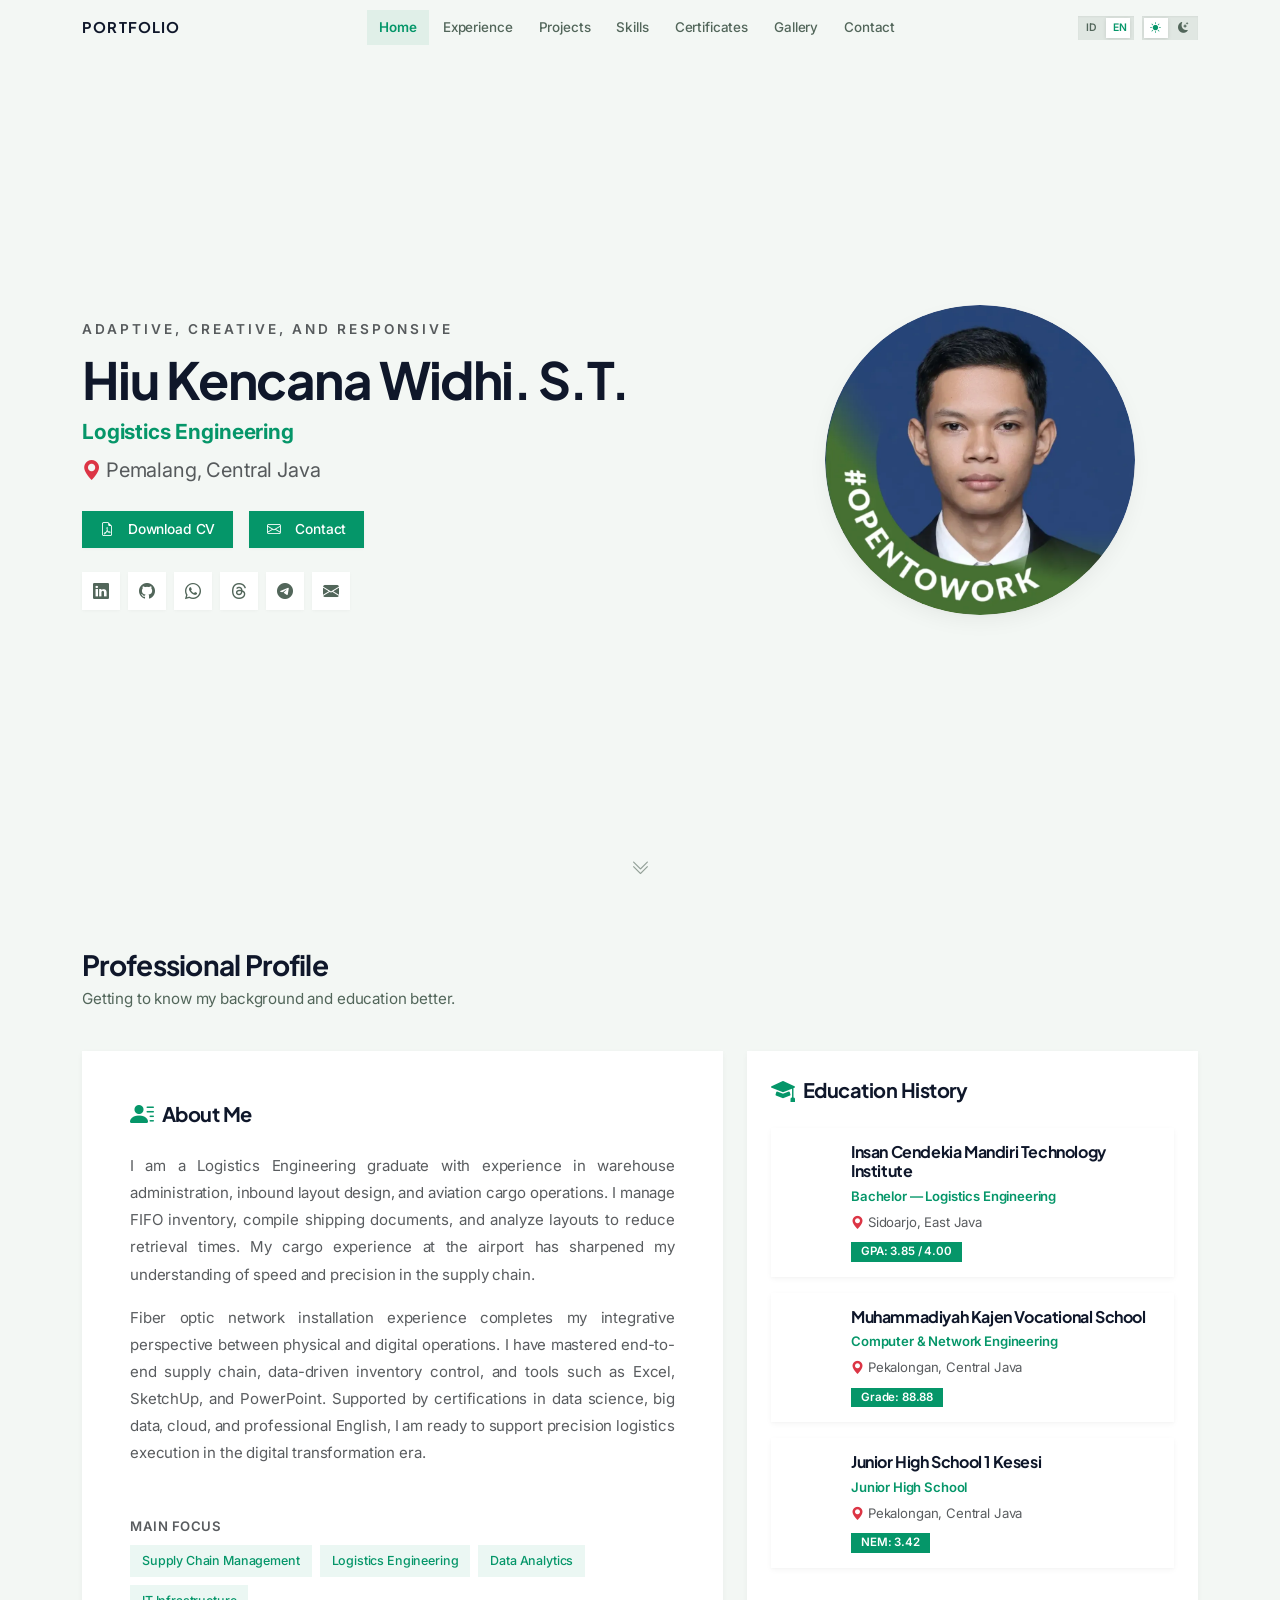
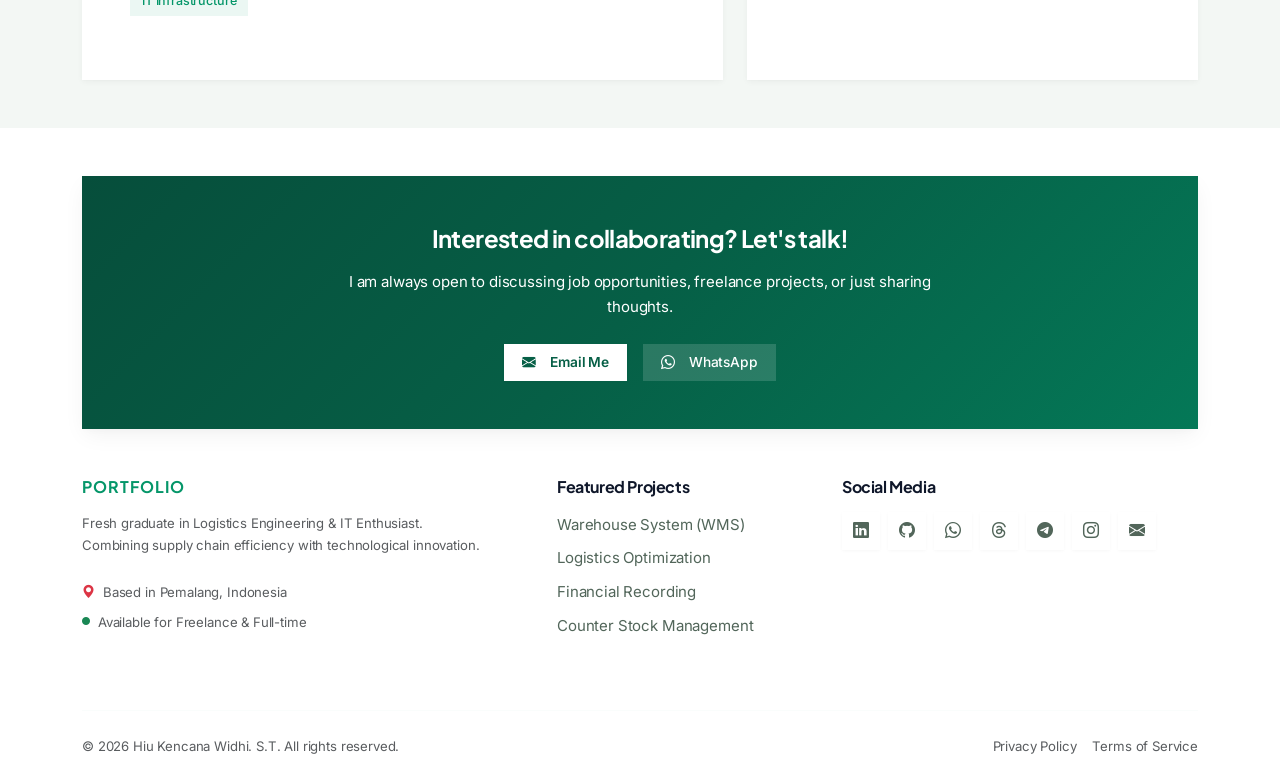
==== commit 0fbed1b6: "trigger github pages build" ====
--- a/index.html
+++ b/index.html
@@ -6,7 +6,7 @@
     <meta name="viewport" content="width=device-width, initial-scale=1.0">
     <meta name="description"
         content="Portfolio profesional Hiu Kencana Widhi. S.T. — Teknik Logistik, Supply Chain, Web Development.">
-    <meta name="theme-color" content="#284F8C">
+    <meta name="theme-color" content="#059669">
     <meta name="mobile-web-app-capable" content="yes">
     <title>Hiu Kencana Widhi, S.T. — Logistics Engineer & Web Developer Portfolio</title>
 
@@ -25,11 +25,20 @@
     <!-- Bootstrap CSS -->
     <link href="https://cdn.jsdelivr.net/npm/bootstrap@5.3.0/dist/css/bootstrap.min.css" rel="stylesheet">
     <!-- Bootstrap Icons — load non-blocking -->
-    <link rel="stylesheet" href="https://cdn.jsdelivr.net/npm/bootstrap-icons@1.11.0/font/bootstrap-icons.css" media="print" onload="this.media='all'">
-    <noscript><link rel="stylesheet" href="https://cdn.jsdelivr.net/npm/bootstrap-icons@1.11.0/font/bootstrap-icons.css"></noscript>
+    <link rel="stylesheet" href="https://cdn.jsdelivr.net/npm/bootstrap-icons@1.11.0/font/bootstrap-icons.css"
+        media="print" onload="this.media='all'">
+    <noscript>
+        <link rel="stylesheet" href="https://cdn.jsdelivr.net/npm/bootstrap-icons@1.11.0/font/bootstrap-icons.css">
+    </noscript>
     <!-- Google Fonts — non-blocking, load setelah konten utama tampil -->
-    <link href="https://fonts.googleapis.com/css2?family=Inter:wght@300;400;500;600;700&family=Plus+Jakarta+Sans:ital,wght@0,500;0,600;0,700;0,800;1,400&family=Outfit:wght@600;700;800;900&family=JetBrains+Mono:wght@400;500;600&display=swap" rel="stylesheet" media="print" onload="this.media='all'">
-    <noscript><link href="https://fonts.googleapis.com/css2?family=Inter:wght@300;400;500;600;700&family=Plus+Jakarta+Sans:ital,wght@0,500;0,600;0,700;0,800;1,400&family=Outfit:wght@600;700;800;900&family=JetBrains+Mono:wght@400;500;600&display=swap" rel="stylesheet"></noscript>
+    <link
+        href="https://fonts.googleapis.com/css2?family=Inter:wght@300;400;500;600;700&family=Plus+Jakarta+Sans:ital,wght@0,500;0,600;0,700;0,800;1,400&family=Outfit:wght@600;700;800;900&family=JetBrains+Mono:wght@400;500;600&display=swap"
+        rel="stylesheet" media="print" onload="this.media='all'">
+    <noscript>
+        <link
+            href="https://fonts.googleapis.com/css2?family=Inter:wght@300;400;500;600;700&family=Plus+Jakarta+Sans:ital,wght@0,500;0,600;0,700;0,800;1,400&family=Outfit:wght@600;700;800;900&family=JetBrains+Mono:wght@400;500;600&display=swap"
+            rel="stylesheet">
+    </noscript>
     <!-- CSS Utama -->
     <link rel="stylesheet" href="core/css/style.css">
     <link rel="icon" type="image/png" href="assets/images/profile/profile.webp">
@@ -37,21 +46,23 @@
     <!-- PWA Manifest & Icons -->
     <link rel="manifest" href="manifest.json">
     <link rel="apple-touch-icon" href="assets/images/icons/icon-192.webp">
-    <meta name="theme-color" content="#284F8C">
+    <meta name="theme-color" content="#059669">
     <meta name="mobile-web-app-capable" content="yes">
     <meta name="apple-mobile-web-app-status-bar-style" content="black-translucent">
 
     <!-- Open Graph / Facebook / LinkedIn / WhatsApp -->
     <meta property="og:type" content="website">
     <meta property="og:title" content="Hiu Kencana Widhi, S.T. — Logistics Engineer & Web Developer Portfolio">
-    <meta property="og:description" content="Portfolio profesional Hiu Kencana Widhi, S.T. — Spesialis Rekayasa Logistik, Supply Chain Management, Administrasi Gudang, dan Web Development.">
+    <meta property="og:description"
+        content="Portfolio profesional Hiu Kencana Widhi, S.T. — Spesialis Rekayasa Logistik, Supply Chain Management, Administrasi Gudang, dan Web Development.">
     <meta property="og:image" content="assets/images/profile/profile.webp">
     <meta property="og:site_name" content="Portfolio Hiu Kencana Widhi">
 
     <!-- Twitter Card -->
     <meta name="twitter:card" content="summary_large_image">
     <meta name="twitter:title" content="Hiu Kencana Widhi, S.T. — Logistics Engineer & Web Developer Portfolio">
-    <meta name="twitter:description" content="Portfolio profesional Hiu Kencana Widhi, S.T. — Spesialis Rekayasa Logistik, Supply Chain Management, Administrasi Gudang, dan Web Development.">
+    <meta name="twitter:description"
+        content="Portfolio profesional Hiu Kencana Widhi, S.T. — Spesialis Rekayasa Logistik, Supply Chain Management, Administrasi Gudang, dan Web Development.">
     <meta name="twitter:image" content="assets/images/profile/profile.webp">
     <!-- Schema.org Structured Data (JSON-LD) -->
     <script type="application/ld+json">
@@ -143,7 +154,8 @@
             </div>
             <div class="d-flex align-items-center justify-content-between w-100">
                 <span class="theme-label" data-t="lang_label">Language</span>
-                <button class="lang-toggle switch-toggle" aria-label="Toggle Language" id="mobile-lang-switch" data-lang-switch>
+                <button class="lang-toggle switch-toggle" aria-label="Toggle Language" id="mobile-lang-switch"
+                    data-lang-switch>
                     <span class="switch-handle"></span>
                     <span class="switch-option opt-left">ID</span>
                     <span class="switch-option opt-right">EN</span>
@@ -168,15 +180,22 @@
             <div class="collapse navbar-collapse" id="navbarNav">
                 <ul class="navbar-nav mx-auto align-items-center">
                     <li class="nav-item"><a class="nav-link" href="index.html" data-t="nav_home">Home</a></li>
-                    <li class="nav-item"><a class="nav-link" href="core/pages/pengalaman.html" data-t="nav_exp">Experience</a></li>
-                    <li class="nav-item"><a class="nav-link" href="core/pages/proyek.html" data-t="nav_proj">Projects</a></li>
-                    <li class="nav-item"><a class="nav-link" href="core/pages/keahlian.html" data-t="nav_skill">Skills</a></li>
-                    <li class="nav-item"><a class="nav-link" href="core/pages/sertifikat.html" data-t="nav_cert">Certificates</a></li>
-                    <li class="nav-item"><a class="nav-link" href="core/pages/dokumentasi.html" data-t="nav_doc">Gallery</a></li>
-                    <li class="nav-item"><a class="nav-link" href="core/pages/kontak.html" data-t="nav_contact">Contact</a></li>
+                    <li class="nav-item"><a class="nav-link" href="core/pages/pengalaman.html"
+                            data-t="nav_exp">Experience</a></li>
+                    <li class="nav-item"><a class="nav-link" href="core/pages/proyek.html"
+                            data-t="nav_proj">Projects</a></li>
+                    <li class="nav-item"><a class="nav-link" href="core/pages/keahlian.html"
+                            data-t="nav_skill">Skills</a></li>
+                    <li class="nav-item"><a class="nav-link" href="core/pages/sertifikat.html"
+                            data-t="nav_cert">Certificates</a></li>
+                    <li class="nav-item"><a class="nav-link" href="core/pages/dokumentasi.html"
+                            data-t="nav_doc">Gallery</a></li>
+                    <li class="nav-item"><a class="nav-link" href="core/pages/kontak.html"
+                            data-t="nav_contact">Contact</a></li>
                 </ul>
                 <div class="d-flex align-items-center gap-2">
-                    <button class="lang-toggle switch-toggle" aria-label="Toggle Language" id="desktop-lang-switch" data-lang-switch>
+                    <button class="lang-toggle switch-toggle" aria-label="Toggle Language" id="desktop-lang-switch"
+                        data-lang-switch>
                         <span class="switch-handle"></span>
                         <span class="switch-option opt-left">ID</span>
                         <span class="switch-option opt-right">EN</span>
@@ -195,201 +214,195 @@
     <main id="main-content">
         <!-- HERO -->
         <header class="hero-section">
-        <div class="container">
-            <div class="row align-items-center justify-content-between flex-column-reverse flex-lg-row g-4 g-lg-5">
-                <!-- Text -->
-                <div class="col-lg-7 text-center text-lg-start">
-                    <p class="hero-tagline text-muted fw-semibold mb-2" style="letter-spacing:3px; font-size:0.85rem;"
-                        data-t="hero_title">Adaptif, Kreatif, dan Responsif</p>
-                    <h1 class="hero-name display-3 fw-bold mb-2" data-t="hero_subtitle">Hiu Kencana Widhi. S.T.</h1>
-                    <p class="hero-role fw-semibold text-accent mb-2">
-                        <span id="typed-text">Data Analytics</span>
-                    </p>
-                    <p class="text-muted mb-4 fs-5">
-                        <i class="bi bi-geo-alt-fill text-danger me-1"></i><span data-t="hero_loc">Pemalang, Central Java</span>
-                    </p>
-
-                    <!-- Action Buttons -->
-                    <div class="d-flex flex-wrap justify-content-center justify-content-lg-start gap-3 mb-4">
-                        <a href="core/docs/CV_Hiu_Kencana_Widhi_Teknik_Logistik_S1.pdf" class="btn btn-primary px-4 py-2 shadow-sm">
-                            <i class="bi bi-file-earmark-pdf me-2"></i><span data-t="btn_cv">Download CV</span>
-                        </a>
-                        <a href="core/pages/kontak.html" class="btn btn-primary px-4 py-2 shadow-sm">
-                            <i class="bi bi-envelope me-2"></i><span data-t="nav_contact">Contact</span>
-                        </a>
-                    </div>
-
-                    <!-- Social Links -->
-                    <div class="d-flex align-items-center justify-content-center justify-content-lg-start gap-2 flex-wrap">
-                        <a href="https://www.linkedin.com/in/hiu-kencana-widhi" target="_blank" rel="noopener" class="social-btn" aria-label="LinkedIn">
-                            <i class="bi bi-linkedin"></i>
-                        </a>
-                        <a href="https://github.com/hiu-kencana-widhi" target="_blank" rel="noopener" class="social-btn" aria-label="GitHub">
-                            <i class="bi bi-github"></i>
-                        </a>
-                        <a href="https://wa.me/6285174208810" target="_blank" rel="noopener" class="social-btn" aria-label="WhatsApp">
-                            <i class="bi bi-whatsapp"></i>
-                        </a>
-                        <a href="https://www.threads.net/@hiyoubob" target="_blank" rel="noopener" class="social-btn" aria-label="Threads" title="Threads (@hiyoubob)">
-                            <i class="bi bi-threads"></i>
-                        </a>
-                        <a href="https://t.me/+6285174208810" target="_blank" rel="noopener" class="social-btn" aria-label="Telegram" title="Telegram (+62 851-7420-8810)">
-                            <i class="bi bi-telegram"></i>
-                        </a>
-                        <a href="mailto:widhi.limited@gmail.com" class="social-btn" aria-label="Email">
-                            <i class="bi bi-envelope-fill"></i>
-                        </a>
-                    </div>
-                </div>
-
-                <!-- Photo -->
-                <div class="col-lg-5 text-center">
-                    <div class="hero-img-wrap" id="heroPhotoBtn" style="cursor:pointer;">
-                        <div class="hero-glow-backdrop"></div>
-                        <img src="assets/images/profile/profile.webp" alt="Foto Profil Hiu Kencana Widhi. S.T." class="hero-img"
-                             loading="eager" decoding="async"
-                             onerror="this.src='https://via.placeholder.com/350'">
-                    </div>
-                </div>
-            </div>
-        </div>
-        <a href="#profil" class="hero-scroll-down" aria-label="Gulir ke bawah">
-            <i class="bi bi-chevron-double-down"></i>
-        </a>
-    </header>
-
-    <!-- PROFIL -->
-    <main id="profil" class="container py-5">
-
-        <div class="page-header pt-0">
-            <h2 class="h3 fw-bold mb-1" data-t="profile_title">Professional Profile</h2>
-            <p data-t="profile_desc">Getting to know my background and education better.</p>
-        </div>
-
-        <div class="row g-4 align-items-stretch">
-            <!-- Tentang Saya -->
-            <div class="col-lg-7">
-                <div class="card p-4 p-lg-5 h-100" id="aboutCardBtn" style="cursor:pointer;">
-                    <h3 class="h5 fw-bold mb-4 d-flex align-items-center gap-2">
-                        <i class="bi bi-person-lines-fill text-accent fs-4"></i>
-                        <span data-t="about_title">About Me</span>
-                    </h3>
-                    <p class="text-muted mb-3" style="text-align:justify; line-height:1.8;" data-t="about_p1">
-                        I am a Logistics Engineering graduate with experience in warehouse administration, inbound
-                        layout design, and aviation cargo operations. I manage FIFO inventory, compile shipping
-                        documents, and analyze layouts to reduce retrieval times. My cargo experience at the airport
-                        has sharpened my understanding of speed and precision in the supply chain.
-                    </p>
-                    <p class="text-muted mb-4" style="text-align:justify; line-height:1.8;" data-t="about_p2">
-                        Fiber optic network installation experience completes my integrative perspective between
-                        physical and digital operations. I have mastered end-to-end supply chain, data-driven inventory
-                        control, and tools such as Excel, SketchUp, and PowerPoint. Supported by certifications in data
-                        science, big data, cloud, and professional English, I am ready to support precision logistics
-                        execution in the digital transformation era.
-                    </p>
-                    <div class="pt-4" style="border-top: 1px solid var(--border);">
-                        <p class="text-muted small fw-semibold mb-2 text-uppercase" style="letter-spacing:0.5px;"
-                            data-t="focus_title">Main Focus</p>
-                        <div class="d-flex flex-wrap gap-2 mb-3">
-                            <span class="focus-badge">Supply Chain Management</span>
-                            <span class="focus-badge">Logistics Engineering</span>
-                            <span class="focus-badge">Data Analytics</span>
-                            <span class="focus-badge">IT Infrastructure</span>
-                        </div>
-                    </div>
-                </div>
-            </div>
-
-            <!-- Pendidikan -->
-            <div class="col-lg-5">
-                <div class="card p-4 h-100">
-                    <h3 class="h5 fw-bold mb-4 d-flex align-items-center gap-2">
-                        <i class="bi bi-mortarboard-fill text-accent fs-4"></i>
-                        <span data-t="edu_title">Riwayat Pendidikan</span>
-                    </h3>
-                    <div class="d-flex flex-column gap-3">
-                        <!-- S1 -->
-                        <div class="edu-item">
-                            <div class="edu-logo">
-                                <img src="assets/images/education/logo iticm.webp" alt="ITICM Logo" loading="lazy" decoding="async">
-                            </div>
-                            <div>
-                                <h4 class="h6 fw-bold mb-1" data-t="edu_iticm">Institut Teknologi Insan Cendekia Mandiri
-                                </h4>
-                                <p class="text-accent small fw-semibold mb-1" data-t="edu_s1">S1 — Teknik Logistik</p>
-                                <p class="text-muted small mb-1"><i
-                                        class="bi bi-geo-alt-fill text-danger me-1"></i><span
-                                        data-t="loc_sidoarjo">Sidoarjo, Jawa Timur</span></p>
-                                <span class="badge text-bg-primary" style="font-size:0.75rem;"><span
-                                        data-t="edu_gpa">IPK</span>: 3.85 / 4.00</span>
-                            </div>
-                        </div>
-                        <!-- SMK -->
-                        <div class="edu-item">
-                            <div class="edu-logo">
-                                <img src="assets/images/education/logo smk-muhamka.webp" alt="SMK Muhamka Logo" loading="lazy" decoding="async">
-                            </div>
-                            <div>
-                                <h4 class="h6 fw-bold mb-1" data-t="edu_smk_name">SMK Muhammadiyah Kajen</h4>
-                                <p class="text-accent small fw-semibold mb-1" data-t="edu_smk">Teknik Komputer &amp;
-                                    Jaringan</p>
-                                <p class="text-muted small mb-1"><i
-                                        class="bi bi-geo-alt-fill text-danger me-1"></i><span
-                                        data-t="loc_pekalongan">Pekalongan, Jawa Tengah</span></p>
-                                <span class="badge text-bg-primary" style="font-size:0.75rem;"><span
-                                        data-t="edu_grade">Nilai</span>: 88.88</span>
-                            </div>
-                        </div>
-                        <!-- SMP -->
-                        <div class="edu-item">
-                            <div class="edu-logo">
-                                <img src="assets/images/education/logo-smp-1-kesesi.webp" alt="SMP N 1 Kesesi Logo" loading="lazy" decoding="async">
-                            </div>
-                            <div>
-                                <h4 class="h6 fw-bold mb-1" data-t="edu_smp_name">SMP N 1 Kesesi</h4>
-                                <p class="text-accent small fw-semibold mb-1" data-t="edu_smp">Sekolah Menengah Pertama
-                                </p>
-                                <p class="text-muted small mb-1"><i
-                                        class="bi bi-geo-alt-fill text-danger me-1"></i><span
-                                        data-t="loc_pekalongan">Pekalongan, Jawa Tengah</span></p>
-                                <span class="badge text-bg-primary" style="font-size:0.75rem;"><span
-                                        data-t="edu_nem">NEM</span>: 3.42</span>
-                            </div>
-                        </div>
-                    </div>
-                </div>
-            </div>
-        </div>
-    </main>
-
-    <!-- MODAL VIEW PENDIDIKAN -->
-    <div class="modal fade" id="eduModal" tabindex="-1" aria-hidden="true">
-        <div class="modal-dialog modal-dialog-centered">
-            <div class="modal-content" style="background:var(--surface); border:1px solid var(--border);">
-                <div class="modal-header border-0 pb-0">
-                    <h2 class="h3 fw-bold mb-1" data-t="edu_title">Education History</h2>
-                    <button type="button" class="btn-close" data-bs-dismiss="modal" aria-label="Close"></button>
-                </div>
-                <div class="modal-body p-4 pt-2">
-                    <div class="text-center mb-4">
-                        <div class="edu-logo mx-auto mb-3" style="width:80px;height:80px;">
-                            <img src="" id="modalEduLogo" alt="Logo Sekolah"
-                                style="max-width:100%;max-height:100%;object-fit:contain;">
-                        </div>
-                        <h4 class="h5 fw-bold mb-1" id="modalEduTitle"></h4>
-                        <p class="text-accent fw-semibold mb-1" id="modalEduDegree"></p>
-                        <p class="text-muted small mb-2"><i class="bi bi-geo-alt-fill text-danger me-1"></i><span
-                                id="modalEduLoc"></span></p>
-                        <span class="badge text-bg-primary" id="modalEduGrade"></span>
-                    </div>
-                    <hr class="my-3" style="border-color:var(--border);">
-                    <div class="p-3 rounded-3" style="background:rgba(var(--accent-rgb), 0.05);">
-                        <p class="mb-0 small text-muted text-center italic" id="modalEduDesc"></p>
-                    </div>
-                </div>
-            </div>
-        </div>
-    </div>
+            <div class="container">
+                <div class="row align-items-center justify-content-between flex-column-reverse flex-lg-row g-4 g-lg-5">
+                    <!-- Text -->
+                    <div class="col-lg-7 text-center text-lg-start">
+                        <p class="hero-tagline text-muted fw-semibold mb-2"
+                            style="letter-spacing:3px; font-size:0.85rem;" data-t="hero_title">Adaptif, Kreatif, dan
+                            Responsif</p>
+                        <h1 class="hero-name display-3 fw-bold mb-2" data-t="hero_subtitle">Hiu Kencana Widhi. S.T.</h1>
+                        <p class="hero-role fw-semibold text-accent mb-2">
+                            <span id="typed-text">Data Analytics</span>
+                        </p>
+                        <p class="text-muted mb-4 fs-5">
+                            <i class="bi bi-geo-alt-fill text-danger me-1"></i><span data-t="hero_loc">Pemalang, Central
+                                Java</span>
+                        </p>
+
+                        <!-- Action Buttons -->
+                        <div class="d-flex flex-wrap justify-content-center justify-content-lg-start gap-3 mb-4">
+                            <a href="core/CV-HIU.pdf" class="btn btn-primary px-4 py-2 shadow-sm">
+                                <i class="bi bi-file-earmark-pdf me-2"></i><span data-t="btn_cv">Download CV</span>
+                            </a>
+                            <a href="core/pages/kontak.html" class="btn btn-primary px-4 py-2 shadow-sm">
+                                <i class="bi bi-envelope me-2"></i><span data-t="nav_contact">Contact</span>
+                            </a>
+                        </div>
+
+                        <!-- Social Links -->
+                        <div
+                            class="d-flex align-items-center justify-content-center justify-content-lg-start gap-2 flex-wrap">
+                            <a href="https://www.linkedin.com/in/hiu-kencana-widhi" target="_blank" rel="noopener"
+                                class="social-btn" aria-label="LinkedIn">
+                                <i class="bi bi-linkedin"></i>
+                            </a>
+                            <a href="https://github.com/hiu-kencana-widhi" target="_blank" rel="noopener"
+                                class="social-btn" aria-label="GitHub">
+                                <i class="bi bi-github"></i>
+                            </a>
+                            <a href="https://wa.me/6285174208810" target="_blank" rel="noopener" class="social-btn"
+                                aria-label="WhatsApp">
+                                <i class="bi bi-whatsapp"></i>
+                            </a>
+                            <a href="https://www.threads.net/@hiyoubob" target="_blank" rel="noopener"
+                                class="social-btn" aria-label="Threads" title="Threads (@hiyoubob)">
+                                <i class="bi bi-threads"></i>
+                            </a>
+                            <a href="https://t.me/+6285174208810" target="_blank" rel="noopener" class="social-btn"
+                                aria-label="Telegram" title="Telegram (+62 851-7420-8810)">
+                                <i class="bi bi-telegram"></i>
+                            </a>
+                            <a href="mailto:widhi.limited@gmail.com" class="social-btn" aria-label="Email">
+                                <i class="bi bi-envelope-fill"></i>
+                            </a>
+                        </div>
+                    </div>
+
+                    <!-- Photo -->
+                    <div class="col-lg-5 text-center">
+                        <div class="hero-img-wrap" id="heroPhotoBtn" style="cursor:pointer;">
+                            <div class="hero-glow-backdrop"></div>
+                            <img src="assets/images/profile/profile.webp" alt="Foto Profil Hiu Kencana Widhi. S.T."
+                                class="hero-img" loading="eager" decoding="async"
+                                onerror="this.src='https://via.placeholder.com/350'">
+                        </div>
+                    </div>
+                </div>
+            </div>
+            <a href="#profil" class="hero-scroll-down" aria-label="Gulir ke bawah">
+                <i class="bi bi-chevron-double-down"></i>
+            </a>
+        </header>
+
+        <!-- PROFIL -->
+        <section id="profil" class="container py-5">
+
+            <div class="page-header pt-0">
+                <h2 class="h3 fw-bold mb-1" data-t="profile_title">Professional Profile</h2>
+                <p data-t="profile_desc">Getting to know my background and education better.</p>
+            </div>
+
+            <div class="row g-4 align-items-stretch">
+                <!-- Tentang Saya -->
+                <div class="col-lg-7">
+                    <div class="card p-4 p-lg-5 h-100" id="aboutCardBtn" style="cursor:pointer;">
+                        <h3 class="h5 fw-bold mb-4 d-flex align-items-center gap-2">
+                            <i class="bi bi-person-lines-fill text-accent fs-4"></i>
+                            <span data-t="about_title">About Me</span>
+                        </h3>
+                        <p class="text-muted mb-3" style="text-align:justify; line-height:1.8;" data-t="about_p1">
+                            I am a Logistics Engineering graduate with experience in warehouse administration, inbound
+                            layout design, and aviation cargo operations. I manage FIFO inventory, compile shipping
+                            documents, and analyze layouts to reduce retrieval times. My cargo experience at the airport
+                            has sharpened my understanding of speed and precision in the supply chain.
+                        </p>
+                        <p class="text-muted mb-4" style="text-align:justify; line-height:1.8;" data-t="about_p2">
+                            Fiber optic network installation experience completes my integrative perspective between
+                            physical and digital operations. I have mastered end-to-end supply chain, data-driven
+                            inventory
+                            control, and tools such as Excel, SketchUp, and PowerPoint. Supported by certifications in
+                            data
+                            science, big data, cloud, and professional English, I am ready to support precision
+                            logistics
+                            execution in the digital transformation era.
+                        </p>
+                        <div class="pt-4" style="border-top: 1px solid var(--border);">
+                            <p class="text-muted small fw-semibold mb-2 text-uppercase" style="letter-spacing:0.5px;"
+                                data-t="focus_title">Main Focus</p>
+                            <div class="d-flex flex-wrap gap-2 mb-3">
+                                <span class="focus-badge">Supply Chain Management</span>
+                                <span class="focus-badge">Logistics Engineering</span>
+                                <span class="focus-badge">Data Analytics</span>
+                                <span class="focus-badge">IT Infrastructure</span>
+                            </div>
+                        </div>
+                    </div>
+                </div>
+
+                <!-- Pendidikan -->
+                <div class="col-lg-5">
+                    <div class="card p-4 h-100">
+                        <h3 class="h5 fw-bold mb-4 d-flex align-items-center gap-2">
+                            <i class="bi bi-mortarboard-fill text-accent fs-4"></i>
+                            <span data-t="edu_title">Riwayat Pendidikan</span>
+                        </h3>
+                        <div class="d-flex flex-column gap-3">
+                            <!-- S1 -->
+                            <div class="edu-item" data-title="edu_iticm" data-degree="edu_s1" data-loc="loc_sidoarjo"
+                                data-desc="edu_iticm_desc" data-grade-type="edu_gpa" data-grade-val="3.85 / 4.00"
+                                data-logo="assets/images/education/logo iticm.webp">
+                                <div class="edu-logo">
+                                    <img src="assets/images/education/logo iticm.webp" alt="ITICM Logo" loading="lazy"
+                                        decoding="async">
+                                </div>
+                                <div>
+                                    <h4 class="h6 fw-bold mb-1" data-t="edu_iticm">Institut Teknologi Insan Cendekia
+                                        Mandiri
+                                    </h4>
+                                    <p class="text-accent small fw-semibold mb-1" data-t="edu_s1">S1 — Teknik Logistik
+                                    </p>
+                                    <p class="text-muted small mb-1"><i
+                                            class="bi bi-geo-alt-fill text-danger me-1"></i><span
+                                            data-t="loc_sidoarjo">Sidoarjo, Jawa Timur</span></p>
+                                    <span class="badge text-bg-primary" style="font-size:0.75rem;"><span
+                                            data-t="edu_gpa">IPK</span>: 3.85 / 4.00</span>
+                                </div>
+                            </div>
+                            <!-- SMK -->
+                            <div class="edu-item" data-title="edu_smk_name" data-degree="edu_smk"
+                                data-loc="loc_pekalongan" data-desc="edu_smk_desc" data-grade-type="edu_grade"
+                                data-grade-val="88.88" data-logo="assets/images/education/logo smk-muhamka.webp">
+                                <div class="edu-logo">
+                                    <img src="assets/images/education/logo smk-muhamka.webp" alt="SMK Muhamka Logo"
+                                        loading="lazy" decoding="async">
+                                </div>
+                                <div>
+                                    <h4 class="h6 fw-bold mb-1" data-t="edu_smk_name">SMK Muhammadiyah Kajen</h4>
+                                    <p class="text-accent small fw-semibold mb-1" data-t="edu_smk">Teknik Komputer &amp;
+                                        Jaringan</p>
+                                    <p class="text-muted small mb-1"><i
+                                            class="bi bi-geo-alt-fill text-danger me-1"></i><span
+                                            data-t="loc_pekalongan">Pekalongan, Jawa Tengah</span></p>
+                                    <span class="badge text-bg-primary" style="font-size:0.75rem;"><span
+                                            data-t="edu_grade">Nilai</span>: 88.88</span>
+                                </div>
+                            </div>
+                            <!-- SMP -->
+                            <div class="edu-item" data-title="edu_smp_name" data-degree="edu_smp"
+                                data-loc="loc_pekalongan" data-desc="edu_smp_desc" data-grade-type="edu_nem"
+                                data-grade-val="3.42" data-logo="assets/images/education/logo-smp-1-kesesi.webp">
+                                <div class="edu-logo">
+                                    <img src="assets/images/education/logo-smp-1-kesesi.webp" alt="SMP N 1 Kesesi Logo"
+                                        loading="lazy" decoding="async">
+                                </div>
+                                <div>
+                                    <h4 class="h6 fw-bold mb-1" data-t="edu_smp_name">SMP N 1 Kesesi</h4>
+                                    <p class="text-accent small fw-semibold mb-1" data-t="edu_smp">Sekolah Menengah
+                                        Pertama
+                                    </p>
+                                    <p class="text-muted small mb-1"><i
+                                            class="bi bi-geo-alt-fill text-danger me-1"></i><span
+                                            data-t="loc_pekalongan">Pekalongan, Jawa Tengah</span></p>
+                                    <span class="badge text-bg-primary" style="font-size:0.75rem;"><span
+                                            data-t="edu_nem">NEM</span>: 3.42</span>
+                                </div>
+                            </div>
+                        </div>
+                    </div>
+                </div>
+            </div>
+        </section>
     </main>
 
     <!-- FOOTER -->
@@ -482,16 +495,18 @@
                         <a href="https://www.threads.net/@hiyoubob" target="_blank" rel="noopener" class="social-btn"
                             aria-label="Threads" title="Threads (@hiyoubob)"><i class="bi bi-threads"></i></a>
                         <a href="https://t.me/+6285174208810" target="_blank" rel="noopener" class="social-btn"
-                            aria-label="Telegram" title="Telegram (+62 851-7420-8810)"><i class="bi bi-telegram"></i></a>
+                            aria-label="Telegram" title="Telegram (+62 851-7420-8810)"><i
+                                class="bi bi-telegram"></i></a>
                         <a href="https://instagram.com/hiukencana" target="_blank" rel="noopener" class="social-btn"
                             aria-label="Instagram"><i class="bi bi-instagram"></i></a>
                         <a href="mailto:widhi.limited@gmail.com" class="social-btn" aria-label="Email"><i
                                 class="bi bi-envelope-fill"></i></a>
                     </div>
                     <div class="rounded-3 overflow-hidden" style="height: 120px; border: 1px solid var(--border);">
-                        <iframe 
-                            src="https://www.google.com/maps/embed?pb=!1m18!1m12!1m3!1d989.9726930858953!2d109.48440246950454!3d-7.0221237995612125!2m3!1f0!2f0!3f0!3m2!1i1024!2i768!4f13.1!3m3!1m2!1s0x2e6fe0af572c7fcb%3A0xe36afce554d85fba!2sKaliwadas%2C%20Jatiroyom%2C%20Kec.%20Bodeh%2C%20Kabupaten%20Pemalang%2C%20Jawa%20Tengah%2052365!5e0!3m2!1sid!2sid!4v1785345738945!5m2!1sid!2sid" 
-                            width="100%" height="100%" style="border:0;" allowfullscreen="" loading="lazy" referrerpolicy="strict-origin-when-cross-origin">
+                        <iframe
+                            src="https://www.google.com/maps/embed?pb=!1m18!1m12!1m3!1d989.9726930858953!2d109.48440246950454!3d-7.0221237995612125!2m3!1f0!2f0!3f0!3m2!1i1024!2i768!4f13.1!3m3!1m2!1s0x2e6fe0af572c7fcb%3A0xe36afce554d85fba!2sKaliwadas%2C%20Jatiroyom%2C%20Kec.%20Bodeh%2C%20Kabupaten%20Pemalang%2C%20Jawa%20Tengah%2052365!5e0!3m2!1sid!2sid!4v1785345738945!5m2!1sid!2sid"
+                            width="100%" height="100%" style="border:0;" allowfullscreen="" loading="lazy"
+                            referrerpolicy="strict-origin-when-cross-origin">
                         </iframe>
                     </div>
                 </div>
@@ -501,7 +516,8 @@
 
             <!-- COPYRIGHT -->
             <div class="d-flex flex-column flex-md-row justify-content-between align-items-center gap-3">
-                <p class="text-muted small mb-0" data-t="footer_copyright">© 2026 Hiu Kencana Widhi, S.T. Seluruh hak cipta
+                <p class="text-muted small mb-0" data-t="footer_copyright">© 2026 Hiu Kencana Widhi, S.T. Seluruh hak
+                    cipta
                     dilindungi.</p>
                 <div class="d-flex gap-3">
                     <a href="#" class="text-muted small hover-accent">Privacy Policy</a>
@@ -618,7 +634,8 @@
                         </div>
                         <div>
                             <h2 class="h6 fw-bold mb-0" data-t="about_title">Tentang Saya</h2>
-                            <p class="text-muted small mb-0">Hiu Kencana Widhi, S.T. &middot; <span data-t="role_log">Teknik
+                            <p class="text-muted small mb-0">Hiu Kencana Widhi, S.T. &middot; <span
+                                    data-t="role_log">Teknik
                                     Logistik</span> &amp; <span data-t="role_net">Teknisi Jaringan</span></p>
                         </div>
                     </div>
@@ -691,7 +708,7 @@
                         <img src="assets/images/profile/profile.webp" alt="Foto Profil Hiu Kencana Widhi, S.T."
                             class="rounded-circle"
                             style="width:180px; height:180px; object-fit:cover; border:4px solid var(--border); display:block; box-shadow:none !important;"
-                              onerror="this.src='https://via.placeholder.com/180'">
+                            onerror="this.src='https://via.placeholder.com/180'">
                     </div>
                     <h2 class="h4 fw-bold mb-1" data-t="hero_subtitle">Hiu Kencana Widhi, S.T.</h2>
                     <p class="text-accent fw-semibold mb-1" style="font-size:0.95rem;"><span data-t="role_log">Teknik
@@ -712,7 +729,8 @@
                             aria-label="Instagram"><i class="bi bi-instagram"></i></a>
                     </div>
                     <div class="mt-3">
-                        <a href="core/docs/CV_Hiu_Kencana_Widhi_Teknik_Logistik_S1.pdf" class="btn btn-primary btn-sm px-4">
+                        <a href="core/docs/CV_Hiu_Kencana_Widhi_Teknik_Logistik_S1.pdf"
+                            class="btn btn-primary btn-sm px-4">
                             <i class="bi bi-file-earmark-pdf me-2"></i><span data-t="btn_cv">Download CV</span>
                         </a>
                     </div>
@@ -786,65 +804,41 @@
         </div>
     </div>
 
-    <!-- CONTACT MODAL -->
-    <div class="modal fade" id="contactModal" tabindex="-1" aria-hidden="true">
-        <div class="modal-dialog modal-dialog-centered" style="max-width: 450px;">
+    <!-- EDUCATION MODAL -->
+    <div class="modal fade" id="eduModal" tabindex="-1" aria-hidden="true">
+        <div class="modal-dialog modal-dialog-centered" style="max-width:480px;">
             <div class="modal-content"
                 style="background:var(--surface); border:1px solid var(--border); border-radius:20px; overflow:hidden;">
                 <div class="modal-header border-0 pb-0 px-4 pt-4">
                     <div class="d-flex align-items-center gap-3">
                         <div class="d-flex align-items-center justify-content-center rounded-3"
                             style="width:44px;height:44px;background:rgba(var(--accent-rgb), 0.1);">
-                            <i class="bi bi-chat-dots-fill text-accent fs-5"></i>
+                            <i class="bi bi-mortarboard-fill text-accent fs-5"></i>
                         </div>
                         <div>
-                            <h2 class="h6 fw-bold mb-0" data-t="footer_cta_title">Mari Berdiskusi</h2>
-                            <p class="text-muted small mb-0" data-t="contact_modal_sub">Pilih metode yang paling nyaman
-                                bagi Anda</p>
+                            <h2 class="h6 fw-bold mb-0" data-t="edu_title">Riwayat Pendidikan</h2>
+                            <p class="text-muted small mb-0" data-t="profile_desc">Detail latar belakang dan pendidikan</p>
                         </div>
                     </div>
                     <button type="button" class="btn-close ms-auto" data-bs-dismiss="modal" aria-label="Close"></button>
                 </div>
-                <div class="modal-body p-4">
-                    <div class="d-flex flex-column gap-2">
-                        <a href="mailto:widhi.limited@gmail.com"
-                            class="d-flex align-items-center gap-3 p-3 rounded-3 text-decoration-none contact-option-row">
-                            <div class="d-flex align-items-center justify-content-center rounded-2"
-                                style="width:38px;height:38px;background:rgba(var(--accent-rgb), 0.1);flex-shrink:0;">
-                                <i class="bi bi-envelope-fill text-accent"></i>
-                            </div>
-                            <div>
-                                <div class="fw-semibold" style="font-size:0.85rem;">Email</div>
-                                <div class="text-muted" style="font-size:0.78rem;">widhi.limited@gmail.com</div>
-                            </div>
-                            <i class="bi bi-arrow-right ms-auto text-muted"></i>
-                        </a>
-                        <a href="https://wa.me/6285174208810" target="_blank" rel="noopener"
-                            class="d-flex align-items-center gap-3 p-3 rounded-3 text-decoration-none contact-option-row">
-                            <div class="d-flex align-items-center justify-content-center rounded-2"
-                                style="width:38px;height:38px;background:rgba(37,211,102,0.1);flex-shrink:0;">
-                                <i class="bi bi-whatsapp" style="color:#25d366;"></i>
-                            </div>
-                            <div>
-                                <div class="fw-semibold" style="font-size:0.85rem;">WhatsApp</div>
-                                <div class="text-muted" style="font-size:0.78rem;" data-t="contact_wa_sub">Chat langsung
-                                    via WhatsApp</div>
-                            </div>
-                            <i class="bi bi-arrow-right ms-auto text-muted"></i>
-                        </a>
-                        <a href="https://www.linkedin.com/in/hiu-kencana-widhi" target="_blank" rel="noopener"
-                            class="d-flex align-items-center gap-3 p-3 rounded-3 text-decoration-none contact-option-row">
-                            <div class="d-flex align-items-center justify-content-center rounded-2"
-                                style="width:38px;height:38px;background:rgba(10,102,194,0.1);flex-shrink:0;">
-                                <i class="bi bi-linkedin" style="color:#0a66c2;"></i>
-                            </div>
-                            <div>
-                                <div class="fw-semibold" style="font-size:0.85rem;">LinkedIn</div>
-                                <div class="text-muted" style="font-size:0.78rem;">linkedin.com/in/hiu-kencana-widhi
-                                </div>
-                            </div>
-                            <i class="bi bi-arrow-right ms-auto text-muted"></i>
-                        </a>
+                <div class="modal-body px-4 pt-3 pb-4">
+                    <div class="text-center mb-4">
+                        <div class="edu-logo mx-auto mb-3"
+                            style="width:72px;height:72px;background:#ffffff;border-radius:16px;border:1px solid var(--border);padding:8px;display:flex;align-items:center;justify-content:center;">
+                            <img src="" id="modalEduLogo" alt="Logo Institusi"
+                                style="max-width:100%;max-height:100%;object-fit:contain;">
+                        </div>
+                        <h4 class="h5 fw-bold mb-1" id="modalEduTitle"></h4>
+                        <p class="text-accent fw-semibold mb-1" id="modalEduDegree" style="font-size:0.92rem;"></p>
+                        <p class="text-muted small mb-2"><i class="bi bi-geo-alt-fill text-danger me-1"></i><span
+                                id="modalEduLoc"></span></p>
+                        <span class="badge text-bg-primary" id="modalEduGrade">
+                            <span id="modalEduGradeType">IPK</span>: <span id="modalEduGradeVal">3.85 / 4.00</span>
+                        </span>
+                    </div>
+                    <div class="p-3 rounded-3" style="background:var(--bg); border:1px solid var(--border);">
+                        <p class="mb-0 small text-muted text-center" id="modalEduDesc" style="line-height:1.7;"></p>
                     </div>
                 </div>
             </div>
@@ -856,4 +850,4 @@
     <script src="core/js/script.js" defer></script>
 </body>
 
-</html>
+</html>
--- a/core/css/style.css
+++ b/core/css/style.css
@@ -1,104 +1,107 @@
 /* ============================================================
    PORTFOLIO — HIU KENCANA WIDHI
-   Style: Clean · Modern · Premium
+   Design Style: Clean Sharp Minimalism (90° Geometric & Borderless)
+   Color Palette: Sustainability Green / Hijau Keberlanjutan (Eco Emerald & Deep Botanical)
+   Key Principles: Sharp 90° Angles · Flat Precision · Negative Space · Natural Elevation
    ============================================================ */
 
-/* Font Stack: Menggunakan system font default agar zero network request untuk font.
-   Google Fonts (Inter, Plus Jakarta Sans, Outfit, JetBrains Mono) dimuat via <link>
-   di HTML dengan media="print" onload trick agar non-blocking. */
-
-
-/* --- ROOT VARIABLES --- */
+/* --- ROOT VARIABLES (SUSTAINABILITY GREEN MINIMALIST DESIGN SYSTEM) --- */
 :root {
-    --font-apple-display: -apple-system, BlinkMacSystemFont, "SF Pro Display", "SF Pro", "Helvetica Neue", Helvetica, Arial, sans-serif;
-    --font-apple-text: -apple-system, BlinkMacSystemFont, "SF Pro Text", "SF Pro", "Helvetica Neue", Helvetica, Arial, sans-serif;
-    --font-apple-mono: ui-monospace, "SF Mono", SFMono-Regular, Menlo, Monaco, Consolas, "Liberation Mono", "Courier New", monospace;
-
-    /* Neumorphism Design System - Light Mode Base (Soft Slate Tint) */
-    --bg-main:       #E6ECF5;         
-    --bg-surface:    #E6ECF5;
-    --bg:            #E6ECF5;
-    --surface:       #E6ECF5;
-    --bg-hover:      #284F8C;         
-    --bg-hover-text: #FFFFFF;
-    --border-color:  rgba(255, 255, 255, 0.7);
-    --border-light:  #FFFFFF;
-    --primary:       #284F8C;         
-    --primary-hover: #1D3B6A;       
-    --primary-light: rgba(40, 79, 140, 0.08);
-    --primary-border: rgba(255, 255, 255, 0.7);
-    --secondary:     #0F766E;         
-    --secondary-glow: transparent;
-    --text-main:     #1E293B;         
-    --text-muted:    #64748B;         
-    --text-light:    #94A3B8;
+    --font-apple-display: -apple-system, BlinkMacSystemFont, "SF Pro Display", "SF Pro", "Plus Jakarta Sans", "Inter", "Helvetica Neue", Helvetica, Arial, sans-serif;
+    --font-apple-text: -apple-system, BlinkMacSystemFont, "SF Pro Text", "SF Pro", "Inter", "Helvetica Neue", Helvetica, Arial, sans-serif;
+    --font-apple-mono: ui-monospace, "SF Mono", SFMono-Regular, "JetBrains Mono", Menlo, Monaco, Consolas, monospace;
+
+    /* Light Mode — Clean Botanical Canvas & Sustainability Emerald */
+    --bg-main:          #F3F7F4;         
+    --bg-surface:       #FFFFFF;
+    --bg:               #F3F7F4;
+    --surface:          #FFFFFF;
+    --bg-hover:         #059669;         
+    --bg-hover-text:    #FFFFFF;
+    --border-color:     transparent;
+    --border-light:     transparent;
+    --border:           transparent;
     
-    --blue:          #284F8C;
-    --blue-light:    #1D3B6A;
-    --border:        rgba(255, 255, 255, 0.7);
-    --text:          #1E293B;
-    --muted:         #64748B;
-    --accent:        #284F8C;
+    --primary:          #059669;         /* Sustainability Emerald */
+    --primary-hover:    #047857;         /* Deep Forest Pine */
+    --primary-light:    rgba(5, 150, 105, 0.08);
+    --primary-border:   transparent;
+    --secondary:        #0F766E;         /* Botanical Teal */
+    --secondary-glow:   transparent;
+    
+    --text-main:        #0F172A;         
+    --text-muted:       #52665A;         
+    --text-light:       #829A8C;
+    --text:             #0F172A;
+    --muted:            #52665A;
+    
+    --accent:           #059669;
+    --accent-hover:     #047857;
     --accent-secondary: #0F766E;
-    --accent-rgb:    40, 79, 140;
-    --radius:        20px;
-
-    /* Tight, Crisp Neumorphism Dual Shadow Tokens - Light Mode Base (#E6ECF5) */
-    --neu-flat-shadow:    6px 6px 12px #B0C0D5, -6px -6px 12px #FFFFFF;
-    --neu-pressed-shadow: inset 4px 4px 8px #B0C0D5, inset -4px -4px 8px #FFFFFF;
-    --neu-hover-shadow:   8px 8px 16px #A4B5CC, -8px -8px 16px #FFFFFF;
-    --neu-sm-shadow:      4px 4px 8px #B0C0D5, -4px -4px 8px #FFFFFF;
-    --neu-sm-pressed:     inset 2px 2px 5px #B0C0D5, inset -2px -2px 5px #FFFFFF;
-
-    --shadow:        var(--neu-flat-shadow);
-    --shadow-md:     var(--neu-hover-shadow);
+    --accent-rgb:       5, 150, 105;
     
-    /* Bootstrap Override */
-    --bs-primary-rgb: 40, 79, 140;
+    /* 90-Degree Sharp Corners */
+    --radius:           0px;
+    --radius-sm:        0px;
+    --radius-pill:      0px;
+
+    /* Natural Whisper Elevation for Borderless Depth */
+    --shadow-xs:        0 1px 3px 0 rgba(0, 0, 0, 0.03);
+    --shadow-sm:        0 2px 6px 0 rgba(0, 0, 0, 0.04), 0 1px 2px 0 rgba(0, 0, 0, 0.02);
+    --shadow:           0 4px 14px -1px rgba(0, 0, 0, 0.05), 0 2px 6px -2px rgba(0, 0, 0, 0.03);
+    --shadow-md:        0 8px 22px -3px rgba(0, 0, 0, 0.06), 0 3px 8px -3px rgba(0, 0, 0, 0.03);
+    --shadow-lg:        0 16px 36px -4px rgba(0, 0, 0, 0.08), 0 4px 12px -2px rgba(0, 0, 0, 0.04);
+    --shadow-hover:     0 12px 28px -3px rgba(0, 0, 0, 0.08), 0 4px 10px -2px rgba(0, 0, 0, 0.04);
+
+    /* Bootstrap RGB Override */
+    --bs-primary-rgb: 5, 150, 105;
 }
 
 body.dark-mode {
-    /* Neumorphism Design System - Dark Mode Base (Deep Soft Slate) */
-    --bg-main:       #1C2027;         
-    --bg-surface:    #1C2027; 
-    --bg:            #1C2027;
-    --surface:       #1C2027;
-    --bg-hover:      #4D7CC7;         
-    --bg-hover-text: #FFFFFF;
-    --border-color:  rgba(255, 255, 255, 0.05);
-    --border-light:  rgba(255, 255, 255, 0.1);
-    --primary:       #4D7CC7;         
-    --primary-hover: #284F8C;
-    --primary-light: rgba(77, 124, 199, 0.12);
-    --primary-border: rgba(255, 255, 255, 0.08);
-    --secondary:     #2DD4BF;         
-    --secondary-glow: transparent;
-    --text-main:     #F1F5F9;         
-    --text-muted:    #94A3B8;         
-    --text-light:    #64748B;
-
-    --blue:          #4D7CC7;
-    --blue-light:    #284F8C;
-    --border:        rgba(255, 255, 255, 0.05);
-    --text:          #F1F5F9;
-    --muted:         #94A3B8;
-    --accent:        #4D7CC7;
+    /* Dark Mode — Deep Botanical Obsidian & Mint Bio Emerald */
+    --bg-main:          #070D0A;         
+    --bg-surface:       #0F1B14; 
+    --bg:               #070D0A;
+    --surface:          #0F1B14;
+    --bg-hover:         #10B981;         
+    --bg-hover-text:    #FFFFFF;
+    --border-color:     transparent;
+    --border-light:     transparent;
+    --border:           transparent;
+    
+    --primary:          #10B981;         /* Bright Bio Emerald */
+    --primary-hover:    #34D399;         /* Mint Sage */
+    --primary-light:    rgba(16, 185, 129, 0.14);
+    --primary-border:   transparent;
+    --secondary:        #2DD4BF;         
+    --secondary-glow:   transparent;
+    
+    --text-main:        #F8FAFC;         
+    --text-muted:       #8BA396;         
+    --text-light:       #647A6E;
+    --text:             #F8FAFC;
+    --muted:            #8BA396;
+
+    --accent:           #10B981;
+    --accent-hover:     #34D399;
     --accent-secondary: #2DD4BF;
-    --accent-rgb:    77, 124, 199;
-    --radius:        24px;
-
-    /* Tight, Crisp Neumorphism Dual Shadow Tokens - Dark Mode Base (#1C2027) */
-    --neu-flat-shadow:    6px 6px 12px #0E1015, -6px -6px 12px #242933;
-    --neu-pressed-shadow: inset 4px 4px 8px #0E1015, inset -4px -4px 8px #242933;
-    --neu-hover-shadow:   8px 8px 16px #0A0C0F, -8px -8px 16px #272D37;
-    --neu-sm-shadow:      4px 4px 8px #0E1015, -4px -4px 8px #242933;
-    --neu-sm-pressed:     inset 2px 2px 5px #0E1015, inset -2px -2px 5px #242933;
-
-    --shadow:        var(--neu-flat-shadow);
-    --shadow-md:     var(--neu-hover-shadow);
+    --accent-rgb:       16, 185, 129;
     
-    /* Bootstrap Override */
-    --bs-primary-rgb: 77, 124, 199;
+    /* 90-Degree Sharp Corners */
+    --radius:           0px;
+    --radius-sm:        0px;
+    --radius-pill:      0px;
+
+    /* Dark Mode Natural Elevation */
+    --shadow-xs:        0 1px 3px 0 rgba(0, 0, 0, 0.28);
+    --shadow-sm:        0 2px 8px 0 rgba(0, 0, 0, 0.35);
+    --shadow:           0 4px 14px 0 rgba(0, 0, 0, 0.42);
+    --shadow-md:        0 8px 24px 0 rgba(0, 0, 0, 0.48);
+    --shadow-lg:        0 18px 42px 0 rgba(0, 0, 0, 0.58);
+    --shadow-hover:     0 14px 32px 0 rgba(0, 0, 0, 0.52);
+
+    /* Bootstrap RGB Override */
+    --bs-primary-rgb: 16, 185, 129;
 }
 
 body.dark-mode, 
@@ -110,14 +113,31 @@
 body.dark-mode h3, 
 body.dark-mode h4, 
 body.dark-mode h5, 
-body.dark-mode h6,
+body.dark-mode h6, 
 body.dark-mode li,
 body.dark-mode a:not(.btn) {
     color: var(--text);
 }
 
 /* --- RESET & BASE --- */
-*, *::before, *::after { box-sizing: border-box; }
+*, *::before, *::after { 
+    box-sizing: border-box; 
+    border-color: transparent;
+}
+
+/* Force 90-degree sharp corners on bootstrap utility classes */
+.rounded,
+.rounded-1,
+.rounded-2,
+.rounded-3,
+.rounded-4,
+.rounded-5,
+.rounded-top,
+.rounded-bottom,
+.rounded-start,
+.rounded-end {
+    border-radius: 0px !important;
+}
 
 html {
     width: 100%;
@@ -133,75 +153,53 @@
     max-width: 100%;
     margin: 0;
     padding: 0;
-}
-
-/* --- ULTRA-COMPACT APPLE MAC OS STYLE SCROLLBAR (ALL DEVICES & BROWSERS) --- */
-html, body, * {
-    scrollbar-width: thin;
-    scrollbar-color: rgba(0, 0, 0, 0.25) transparent;
-}
-
-body.dark-mode, body.dark-mode * {
-    scrollbar-color: rgba(255, 255, 255, 0.25) transparent;
-}
-
-/* WebKit Custom Scrollbar (Chrome, Safari, Edge, Opera) */
-::-webkit-scrollbar {
-    width: 4px !important;
-    height: 4px !important;
-}
-
-::-webkit-scrollbar-track {
-    background: transparent !important;
-}
-
-::-webkit-scrollbar-thumb {
-    background: rgba(0, 0, 0, 0.22) !important;
-    border-radius: 9999px !important;
-}
-
-::-webkit-scrollbar-thumb:hover {
-    background: rgba(40, 79, 140, 0.6) !important;
-}
-
-body.dark-mode ::-webkit-scrollbar-thumb {
-    background: rgba(255, 255, 255, 0.22) !important;
-}
-
-body.dark-mode ::-webkit-scrollbar-thumb:hover {
-    background: rgba(77, 124, 199, 0.6) !important;
-}
-
-body {
     font-family: var(--font-apple-text);
     background-color: var(--bg);
     color: var(--text);
-    line-height: 1.65;
-    font-size: 0.95rem;
-    letter-spacing: -0.011em;
-    animation: page-enter 0.25s ease both;
+    line-height: 1.7;
+    font-size: 0.94rem;
+    letter-spacing: -0.01em;
+    animation: page-enter 0.2s ease both;
     -webkit-overflow-scrolling: touch;
     overflow-wrap: break-word;
     -webkit-font-smoothing: antialiased;
     -moz-osx-font-smoothing: grayscale;
 }
 
-/* ============================================================
-   PREFERS-REDUCED-MOTION
-   Matikan semua animasi & transition untuk HP jadul /
-   pengguna yang mengaktifkan reduced motion di sistem.
-   Tampilan tetap sama, hanya gerakan dihilangkan.
-   ============================================================ */
-@media (prefers-reduced-motion: reduce) {
-    *, *::before, *::after {
-        animation-duration: 0.01ms !important;
-        animation-iteration-count: 1 !important;
-        transition-duration: 0.01ms !important;
-        scroll-behavior: auto !important;
-    }
-    body {
-        animation: none !important;
-    }
+/* --- MINIMALIST SCROLLBAR --- */
+html, body, * {
+    scrollbar-width: thin;
+    scrollbar-color: rgba(5, 150, 105, 0.25) transparent;
+}
+
+body.dark-mode, body.dark-mode * {
+    scrollbar-color: rgba(16, 185, 129, 0.25) transparent;
+}
+
+::-webkit-scrollbar {
+    width: 4px;
+    height: 4px;
+}
+
+::-webkit-scrollbar-track {
+    background: transparent;
+}
+
+::-webkit-scrollbar-thumb {
+    background: rgba(5, 150, 105, 0.25);
+    border-radius: 0px;
+}
+
+::-webkit-scrollbar-thumb:hover {
+    background: var(--accent);
+}
+
+body.dark-mode ::-webkit-scrollbar-thumb {
+    background: rgba(16, 185, 129, 0.25);
+}
+
+body.dark-mode ::-webkit-scrollbar-thumb:hover {
+    background: var(--accent);
 }
 
 @keyframes page-enter {
@@ -214,7 +212,7 @@
 }
 
 body.page-exit {
-    animation: page-leave 0.22s ease both;
+    animation: page-leave 0.2s ease both;
     pointer-events: none;
 }
 
@@ -227,24 +225,32 @@
     font-family: var(--font-apple-display);
     font-weight: 700;
     color: var(--text);
-    line-height: 1.25;
-    letter-spacing: -0.022em;
-}
-
-a { color: var(--accent); text-decoration: none; }
-a:hover { text-decoration: underline; }
+    line-height: 1.3;
+    letter-spacing: -0.025em;
+}
+
+a { 
+    color: var(--accent); 
+    text-decoration: none; 
+    transition: color 0.15s ease;
+}
+
+a:hover { 
+    color: var(--primary-hover);
+    text-decoration: none; 
+}
 
 img { max-width: 100%; height: auto; display: block; }
 
-/* --- NAVBAR --- */
+/* --- NAVBAR (BORDERLESS & SHARP) --- */
 .navbar,
 .navbar:not(.scrolled),
 body.dark-mode .navbar:not(.scrolled),
 body .navbar:not(.scrolled) {
     background: transparent !important;
     background-color: transparent !important;
+    border: none !important;
     border-bottom: none !important;
-    border: none !important;
     padding: 0 !important;
     margin: 0 !important;
     max-width: 100% !important;
@@ -257,39 +263,33 @@
     left: 0;
     width: 100%;
     z-index: 1000;
-    transition: background-color 0.3s ease, border-color 0.3s ease, box-shadow 0.3s ease, backdrop-filter 0.3s ease;
-}
-
-/* Navbar Scrolled State (Appears on Scroll) */
+    transition: background-color 0.25s ease, box-shadow 0.25s ease;
+}
+
+/* Scrolled State */
 .navbar.scrolled,
 body:not(.dark-mode) .navbar.scrolled {
-    background-color: rgba(250, 250, 249, 0.92) !important;
-    border-bottom: 1px solid rgba(0, 0, 0, 0.08) !important;
-    box-shadow: 0 4px 20px rgba(0, 0, 0, 0.05) !important;
-    backdrop-filter: blur(12px) !important;
-    -webkit-backdrop-filter: blur(12px) !important;
+    background-color: rgba(243, 247, 244, 0.92) !important;
+    border: none !important;
+    border-bottom: none !important;
+    box-shadow: 0 4px 20px rgba(0, 0, 0, 0.04) !important;
+    backdrop-filter: blur(14px) !important;
+    -webkit-backdrop-filter: blur(14px) !important;
 }
 
 body.dark-mode .navbar.scrolled {
-    background-color: rgba(0, 0, 0, 0.92) !important;
-    border-bottom: 1px solid rgba(255, 255, 255, 0.1) !important;
-    box-shadow: 0 4px 20px rgba(0, 0, 0, 0.6) !important;
-    backdrop-filter: blur(12px) !important;
-    -webkit-backdrop-filter: blur(12px) !important;
-}
-
-/* Body starts at y=0 so fixed navbar overlays top hero seamlessly */
+    background-color: rgba(7, 13, 10, 0.92) !important;
+    border: none !important;
+    border-bottom: none !important;
+    box-shadow: 0 4px 24px rgba(0, 0, 0, 0.5) !important;
+    backdrop-filter: blur(14px) !important;
+    -webkit-backdrop-filter: blur(14px) !important;
+}
+
 body {
     padding-top: 0 !important;
 }
 
-@media (max-width: 991px) {
-    body {
-        padding-top: 0 !important;
-    }
-}
-
-/* Hide navbar when left drawer is open (mobile only) */
 @media (max-width: 991px) {
     .navbar.navbar-hidden {
         transform: translateY(-100%);
@@ -301,100 +301,100 @@
 .navbar .container {
     display: flex;
     align-items: center;
-    padding-top: 7px; /* Balanced compact */
-    padding-bottom: 7px;
+    padding-top: 10px;
+    padding-bottom: 10px;
 }
 
 .navbar-brand {
     font-family: var(--font-apple-display);
     font-weight: 700;
-    font-size: 0.88rem;
+    font-size: 0.92rem;
     color: var(--text) !important;
-    letter-spacing: 0.05em;
+    letter-spacing: 0.08em;
     text-transform: uppercase;
     text-decoration: none;
-    -webkit-text-fill-color: unset;
-    background: none;
-    -webkit-background-clip: unset;
+    border: none !important;
 }
 
 .navbar-brand::after { display: none; }
 
-.nav-link {
+.navbar .nav-link {
     font-family: var(--font-apple-text);
-    font-size: 0.8rem;
+    font-size: 0.84rem;
     font-weight: 500;
     letter-spacing: -0.01em;
     color: var(--muted) !important;
-    padding: 3px 10px !important;
-    border-radius: 4px;
+    padding: 6px 12px !important;
+    border-radius: 0px !important;
     margin: 0 1px;
-    transition: color 0.15s, background-color 0.15s;
-}
-
-.nav-link::before { display: none; }
-
-.nav-link:hover,
-.nav-link.active {
+    border: none !important;
+    transition: all 0.15s ease;
+}
+
+.navbar .nav-link::before { display: none; }
+
+.navbar .nav-link:hover {
     color: var(--accent) !important;
-    background-color: rgba(29, 78, 216, 0.07);
-    text-decoration: none;
-}
-
-body.dark-mode .nav-link:hover,
-body.dark-mode .nav-link.active {
-    background-color: rgba(96, 165, 250, 0.1);
+    background-color: var(--primary-light);
+}
+
+.navbar .nav-link.active {
+    color: var(--accent) !important;
+    background-color: var(--primary-light);
+    font-weight: 600;
+}
+
+body.dark-mode .navbar .nav-link:hover,
+body.dark-mode .navbar .nav-link.active {
+    color: #34D399 !important;
+    background-color: rgba(16, 185, 129, 0.15);
 }
 
 .navbar-toggler {
-    border: 1px solid rgba(0, 0, 0, 0.12) !important;
+    border: none !important;
     padding: 0 !important;
-    border-radius: 50% !important;
-    background: #ffffff !important;
+    border-radius: 0px !important;
+    background: var(--surface) !important;
     cursor: pointer;
-    display: none; /* shown via media query */
+    display: none;
     flex-direction: column;
     justify-content: center;
     align-items: center;
     gap: 3px;
-    width: 28px !important;
-    height: 28px !important;
-    box-shadow: 0 2px 6px rgba(0, 0, 0, 0.08) !important;
-    transition: all 0.2s cubic-bezier(0.16, 1, 0.3, 1) !important;
+    width: 34px !important;
+    height: 34px !important;
+    box-shadow: var(--shadow-xs) !important;
+    transition: all 0.15s ease !important;
 }
 
 body.dark-mode .navbar-toggler {
-    background: #121212 !important;
-    border-color: rgba(255, 255, 255, 0.16) !important;
-    box-shadow: 0 2px 6px rgba(0, 0, 0, 0.4) !important;
+    background: var(--surface) !important;
+    box-shadow: var(--shadow-xs) !important;
 }
 
 .navbar-toggler:focus { box-shadow: none; outline: none; }
 
-/* Hamburger icon lines */
 .navbar-toggler .tog-bar {
     display: block;
     width: 14px;
     height: 1.6px;
     background-color: var(--text);
-    border-radius: 9999px;
-    transition: transform 0.25s ease, opacity 0.2s ease, width 0.25s ease;
+    border-radius: 0px;
+    transition: transform 0.2s ease, opacity 0.15s ease;
     transform-origin: center;
 }
 
-/* ============================================================
-   LEFT DRAWER — MOBILE SIDEBAR
-   ============================================================ */
-
-/* Backdrop overlay */
+/* --- MOBILE DRAWER (SHARP 90° POPUP) --- */
 .drawer-backdrop {
     display: none;
     position: fixed;
     inset: 0;
-    background: rgba(0, 0, 0, 0.4);
+    background: rgba(7, 13, 10, 0.55);
     z-index: 1040;
     opacity: 0;
-    transition: opacity 0.28s ease;
+    backdrop-filter: blur(4px);
+    -webkit-backdrop-filter: blur(4px);
+    transition: opacity 0.2s ease;
 }
 
 .drawer-backdrop.show {
@@ -402,35 +402,33 @@
     opacity: 1;
 }
 
-/* Floating Popover Card Menu */
 .nav-drawer {
     position: fixed;
-    top: 46px;
-    right: 12px;
+    top: 50px;
+    right: 14px;
     left: auto;
-    width: 270px;
-    max-width: calc(100vw - 24px);
+    width: 260px;
+    max-width: calc(100vw - 28px);
     height: auto;
-    max-height: calc(100dvh - 60px);
+    max-height: calc(100dvh - 64px);
     background: var(--surface);
-    border: 1px solid var(--border);
-    border-radius: 18px;
-    box-shadow: 0 16px 40px rgba(0, 0, 0, 0.2);
+    border: none !important;
+    border-radius: 0px !important;
+    box-shadow: var(--shadow-lg);
     z-index: 1050;
-    transform: translateY(-8px) scale(0.96);
+    transform: translateY(-6px) scale(0.97);
     opacity: 0;
     pointer-events: none;
-    transition: transform 0.25s cubic-bezier(0.16, 1, 0.3, 1),
-                opacity 0.25s cubic-bezier(0.16, 1, 0.3, 1);
+    transition: transform 0.2s cubic-bezier(0.16, 1, 0.3, 1),
+                opacity 0.2s cubic-bezier(0.16, 1, 0.3, 1);
     display: flex;
     flex-direction: column;
     overflow: hidden;
 }
 
 body.dark-mode .nav-drawer {
-    background: #121212;
-    border-color: rgba(255, 255, 255, 0.16);
-    box-shadow: 0 16px 40px rgba(0, 0, 0, 0.6);
+    background: var(--surface);
+    box-shadow: 0 18px 44px rgba(0, 0, 0, 0.7);
 }
 
 .nav-drawer.open {
@@ -439,13 +437,13 @@
     pointer-events: auto;
 }
 
-/* Drawer header */
 .drawer-header {
     display: flex;
     align-items: center;
     justify-content: space-between;
-    padding: 16px 20px;
-    border-bottom: 1px solid var(--border);
+    padding: 14px 16px;
+    border: none !important;
+    border-bottom: none !important;
     flex-shrink: 0;
 }
 
@@ -454,41 +452,36 @@
     font-weight: 700;
     font-size: 0.88rem;
     color: var(--text) !important;
-    letter-spacing: 0.05em;
+    letter-spacing: 0.06em;
     text-transform: uppercase;
     text-decoration: none;
+    border: none !important;
 }
 
 .drawer-close {
-    width: 24px !important;
-    height: 24px !important;
-    border: 1px solid rgba(0, 0, 0, 0.12) !important;
-    border-radius: 50% !important;
-    background: rgba(0, 0, 0, 0.05) !important;
+    width: 28px !important;
+    height: 28px !important;
+    border: none !important;
+    border-radius: 0px !important;
+    background: var(--bg) !important;
     color: var(--text) !important;
     cursor: pointer;
     display: flex;
     align-items: center;
     justify-content: center;
     font-size: 0.75rem;
-    transition: all 0.2s ease !important;
+    transition: all 0.15s ease !important;
     padding: 0;
-}
-
-body.dark-mode .drawer-close {
-    background: rgba(255, 255, 255, 0.1) !important;
-    border-color: rgba(255, 255, 255, 0.16) !important;
+    box-shadow: var(--shadow-xs) !important;
 }
 
 .drawer-close:hover {
     background-color: var(--accent) !important;
     color: #fff !important;
-    border-color: var(--accent) !important;
-}
-
-/* Drawer nav links */
+}
+
 .drawer-nav {
-    padding: 12px 12px;
+    padding: 10px;
     flex: 1;
     display: flex;
     flex-direction: column;
@@ -499,43 +492,37 @@
     display: flex !important;
     align-items: center;
     gap: 10px;
-    padding: 11px 16px !important;
-    border-radius: 8px;
-    font-size: 0.875rem;
+    padding: 9px 12px !important;
+    border-radius: 0px !important;
+    font-size: 0.86rem;
     font-family: var(--font-apple-text);
     font-weight: 500;
-    letter-spacing: -0.01em;
     color: var(--text) !important;
     text-decoration: none;
+    border: none !important;
     transition: background-color 0.15s, color 0.15s;
     margin: 0;
 }
 
 .drawer-nav .nav-link:hover {
-    background-color: rgba(40, 79, 140, 0.08);
+    background-color: var(--primary-light);
     color: var(--accent) !important;
 }
 
 .drawer-nav .nav-link.active {
-    background: var(--bg) !important;
+    background: var(--primary-light) !important;
     color: var(--accent) !important;
-    font-weight: 700 !important;
-    border-left: 4px solid var(--accent) !important;
-    border-radius: 12px !important;
-    box-shadow: inset 4px 4px 8px #B0C0D5, inset -4px -4px 8px #FFFFFF !important;
+    font-weight: 600 !important;
 }
 
 body.dark-mode .drawer-nav .nav-link.active {
-    background: var(--bg) !important;
-    color: var(--accent) !important;
-    border-left: 4px solid var(--accent) !important;
-    border-radius: 12px !important;
-    box-shadow: inset 4px 4px 8px #0D0F14, inset -4px -4px 8px #292F3A !important;
+    background: rgba(16, 185, 129, 0.15) !important;
+    color: #34D399 !important;
 }
 
 .drawer-nav .nav-link .nav-icon {
-    font-size: 1rem;
-    width: 20px;
+    font-size: 0.95rem;
+    width: 18px;
     text-align: center;
     flex-shrink: 0;
     color: var(--muted);
@@ -544,184 +531,177 @@
 .drawer-nav .nav-link.active .nav-icon,
 .drawer-nav .nav-link:hover .nav-icon {
     color: var(--accent);
-    font-weight: 700;
 }
 
 .drawer-nav .nav-link.active::after {
     content: '•';
     margin-left: auto;
     color: var(--accent);
-    font-size: 1.3rem;
+    font-size: 1.1rem;
     font-weight: 900;
     line-height: 1;
 }
 
-/* Drawer footer — theme toggle */
 .drawer-footer {
-    padding: 16px 20px;
-    border-top: 1px solid var(--border);
+    padding: 12px 16px;
+    border: none !important;
+    border-top: none !important;
     flex-shrink: 0;
     display: flex;
-    align-items: center;
-    justify-content: space-between;
+    flex-direction: column;
+    gap: 8px;
 }
 
 .drawer-footer .theme-label {
-    font-size: 0.85rem;
+    font-size: 0.82rem;
     font-weight: 500;
     color: var(--muted);
 }
 
-/* --- UNIFORM NEUMORPHIC SLIDING SWITCHES (THEME & LANGUAGE SWITCHES) --- */
+/* --- 90° SHARP SLIDING SWITCHES --- */
 .switch-toggle,
 .navbar .switch-toggle {
     position: relative !important;
-    width: 76px !important;
-    height: 34px !important;
-    min-width: 76px !important;
-    min-height: 34px !important;
-    max-width: 76px !important;
-    max-height: 34px !important;
-    padding: 3px !important;
-    border-radius: 9999px !important;
-    background: var(--bg) !important;
-    border: 1px solid var(--border) !important;
+    width: 68px !important;
+    height: 28px !important;
+    min-width: 68px !important;
+    min-height: 28px !important;
+    max-width: 68px !important;
+    max-height: 28px !important;
+    padding: 2px !important;
+    border-radius: 0px !important;
+    background: #E0E7E2 !important;
+    border: none !important;
     display: flex !important;
     align-items: center !important;
     justify-content: space-between !important;
     cursor: pointer !important;
     user-select: none !important;
     overflow: hidden !important;
-    box-shadow: inset 3px 3px 6px #B0C0D5, inset -3px -3px 6px #FFFFFF !important;
-    transition: background-color 0.2s ease, border-color 0.2s ease !important;
+    box-shadow: inset 0 1px 2px rgba(0, 0, 0, 0.05) !important;
+    transition: background-color 0.15s ease !important;
     margin: 0 !important;
 }
 
 body.dark-mode .switch-toggle,
 body.dark-mode .navbar .switch-toggle {
-    background: var(--bg) !important;
-    border-color: var(--border) !important;
-    box-shadow: inset 3px 3px 6px #0E1015, inset -3px -3px 6px #242933 !important;
-}
-
-/* Sliding Handle Pill (100% Identical geometry for Theme & Lang switches) */
+    background: #14231B !important;
+    box-shadow: inset 0 1px 2px rgba(0, 0, 0, 0.3) !important;
+}
+
 .switch-toggle .switch-handle {
     position: absolute !important;
-    top: 3px !important;
-    left: 3px !important;
-    width: 35px !important;
-    height: 26px !important;
-    border-radius: 9999px !important;
-    background: #ffffff !important;
-    box-shadow: 2px 2px 6px rgba(0, 0, 0, 0.18) !important;
-    transition: transform 0.28s cubic-bezier(0.16, 1, 0.3, 1) !important;
+    top: 2px !important;
+    left: 2px !important;
+    width: 30px !important;
+    height: 24px !important;
+    border-radius: 0px !important;
+    background: #FFFFFF !important;
+    border: none !important;
+    box-shadow: 0 1px 4px rgba(0, 0, 0, 0.12) !important;
+    transition: transform 0.2s cubic-bezier(0.16, 1, 0.3, 1) !important;
     z-index: 1 !important;
 }
 
 body.dark-mode .switch-toggle .switch-handle {
-    background: #284F8C !important;
-    box-shadow: 2px 2px 6px rgba(0, 0, 0, 0.4) !important;
-}
-
-/* Options Left & Right inside Switch */
+    background: #059669 !important;
+    box-shadow: 0 1px 4px rgba(0, 0, 0, 0.3) !important;
+}
+
 .switch-toggle .switch-option {
     position: relative !important;
     z-index: 2 !important;
-    width: 35px !important;
-    height: 26px !important;
+    width: 30px !important;
+    height: 24px !important;
     display: flex !important;
     align-items: center !important;
     justify-content: center !important;
-    font-size: 0.78rem !important;
-    font-weight: 700 !important;
+    font-size: 0.72rem !important;
+    font-weight: 600 !important;
     color: var(--muted) !important;
-    transition: color 0.2s ease !important;
-}
-
-/* Theme Switch: Light Mode (Left 0px) vs Dark Mode (Right 34px) */
+    transition: color 0.15s ease !important;
+}
+
+/* Theme Switch Translation */
 body:not(.dark-mode) .switch-toggle.theme-toggle .switch-handle {
     transform: translateX(0) !important;
 }
 body.dark-mode .switch-toggle.theme-toggle .switch-handle {
-    transform: translateX(34px) !important;
+    transform: translateX(32px) !important;
 }
 
 body:not(.dark-mode) .switch-toggle.theme-toggle .opt-left {
-    color: #f59e0b !important;
+    color: #059669 !important;
 }
 body.dark-mode .switch-toggle.theme-toggle .opt-right {
-    color: #ffffff !important;
-}
-
-/* Lang Switch: ID (Left 0px) vs EN (Right 34px) */
+    color: #FFFFFF !important;
+}
+
+/* Language Switch Translation */
 .switch-toggle[data-active-lang="id"] .switch-handle {
     transform: translateX(0) !important;
 }
 .switch-toggle[data-active-lang="en"] .switch-handle {
-    transform: translateX(34px) !important;
+    transform: translateX(32px) !important;
 }
 
 .switch-toggle[data-active-lang="id"] .opt-left {
-    color: #284F8C !important;
+    color: #059669 !important;
 }
 body.dark-mode .switch-toggle[data-active-lang="id"] .opt-left {
-    color: #ffffff !important;
+    color: #FFFFFF !important;
 }
 
 .switch-toggle[data-active-lang="en"] .opt-right {
-    color: #284F8C !important;
+    color: #059669 !important;
 }
 body.dark-mode .switch-toggle[data-active-lang="en"] .opt-right {
-    color: #ffffff !important;
-}
-
-/* --- COMPACT DESKTOP NAVBAR SWITCHES (MAC OS MENU BAR FIT) --- */
+    color: #FFFFFF !important;
+}
+
+/* Desktop Compact Navbar Switches */
 @media (min-width: 992px) {
     .navbar .switch-toggle {
-        width: 58px !important;
+        width: 56px !important;
         height: 24px !important;
-        min-width: 58px !important;
+        min-width: 56px !important;
         min-height: 24px !important;
-        max-width: 58px !important;
+        max-width: 56px !important;
         max-height: 24px !important;
         padding: 2px !important;
-        border-radius: 9999px !important;
     }
 
     .navbar .switch-toggle .switch-handle {
         top: 2px !important;
         left: 2px !important;
-        width: 25px !important;
-        height: 18px !important;
-        border-radius: 9999px !important;
+        width: 24px !important;
+        height: 20px !important;
     }
 
     .navbar .switch-toggle .switch-option {
-        width: 25px !important;
-        height: 18px !important;
-        font-size: 0.64rem !important;
+        width: 24px !important;
+        height: 20px !important;
+        font-size: 0.65rem !important;
     }
 
     .navbar .switch-toggle .switch-option i {
         font-size: 0.68rem !important;
     }
 
-    /* Desktop Handle Translation (0px Left vs 27px Right) */
     body:not(.dark-mode) .navbar .switch-toggle.theme-toggle .switch-handle {
         transform: translateX(0) !important;
     }
     body.dark-mode .navbar .switch-toggle.theme-toggle .switch-handle {
-        transform: translateX(27px) !important;
+        transform: translateX(26px) !important;
     }
 
     .navbar .switch-toggle[data-active-lang="id"] .switch-handle {
         transform: translateX(0) !important;
     }
     .navbar .switch-toggle[data-active-lang="en"] .switch-handle {
-        transform: translateX(27px) !important;
-    }
-
-    /* Center Nav Links in Desktop Navbar */
+        transform: translateX(26px) !important;
+    }
+
     .navbar .navbar-collapse {
         display: flex !important;
         justify-content: space-between !important;
@@ -732,7 +712,6 @@
         margin-right: auto !important;
     }
 
-    /* Hide Mobile Drawer Popover completely on Desktop Viewports */
     .nav-drawer,
     .drawer-backdrop {
         display: none !important;
@@ -742,122 +721,42 @@
     }
 }
 
-/* Prevent body scroll when drawer open */
 body.drawer-open {
     overflow: hidden;
 }
 
-/* Show hamburger only on mobile */
 @media (max-width: 991px) {
     .navbar-toggler { display: flex; order: 2 !important; margin-left: auto !important; }
-    .navbar-collapse { display: none !important; } /* hide default collapse, drawer handles it */
-
-    /* Brand LEFT — Hamburger RIGHT */
+    .navbar-collapse { display: none !important; }
     .navbar .container { flex-wrap: nowrap !important; justify-content: space-between !important; }
     .navbar-brand { margin-left: 0 !important; margin-right: auto !important; order: 1 !important; }
 }
 
-/* --- LANGUAGE TOGGLE --- */
-.lang-toggle {
-    font-size: 0.75rem;
-    font-weight: 700;
-    background: transparent;
-    border: 1px solid var(--border);
-    color: var(--muted);
-    padding: 2px 8px;
-    border-radius: 4px;
-    cursor: pointer;
-    transition: all 0.15s;
-    display: flex;
-    align-items: center;
-    gap: 4px;
-    height: 28px;
-}
-
-.lang-toggle:hover {
-    border-color: var(--accent);
-    color: var(--accent);
-}
-
-.lang-toggle .active-lang {
-    color: var(--accent);
-}
-
-.lang-toggle .divider {
-    width: 1px;
-    height: 10px;
-    background-color: var(--border);
-}
-
-/* Drawer lang switch */
-.drawer-lang {
-    display: flex;
-    gap: 10px;
-}
-
-.lang-btn {
-    background: transparent;
-    border: 1px solid var(--border);
-    color: var(--muted);
-    font-size: 0.75rem;
-    font-weight: 700;
-    padding: 4px 10px;
-    border-radius: 4px;
-    cursor: pointer;
-    transition: all 0.15s;
-}
-
-.lang-btn.active {
-    background-color: var(--accent);
-    color: #fff;
-    border-color: var(--accent);
-}
-
-/* --- THEME TOGGLE --- */
-.theme-toggle {
-    font-size: 1rem;
-    background: transparent;
-    border: 1px solid var(--border);
-    color: var(--text);
-    width: 36px;
-    height: 36px;
-    border-radius: 6px;
-    display: flex;
-    align-items: center;
-    justify-content: center;
-    cursor: pointer;
-    padding: 0;
-    margin-left: 8px;
-    transition: background-color 0.15s, color 0.15s;
-}
-
-.theme-toggle:hover {
-    background-color: var(--accent);
-    color: #fff;
-    border-color: var(--accent);
-}
-
-/* --- AVAILABILITY STATUS (INLINE & SEAMLESS) --- */
+/* --- AVAILABILITY STATUS --- */
 .status-inline {
     display: inline-flex;
     align-items: center;
     gap: 6px;
-    color: #10b981;
+    color: #059669;
     font-weight: 600;
-    font-size: 0.88rem;
+    font-size: 0.85rem;
 }
 
 body.dark-mode .status-inline {
-    color: #34d399;
+    color: #34D399;
 }
 
 .pulse-dot {
-    width: 8px;
-    height: 8px;
+    width: 7px;
+    height: 7px;
     border-radius: 50%;
-    background-color: #10b981;
+    background-color: #059669;
     position: relative;
     display: inline-block;
+}
+
+body.dark-mode .pulse-dot {
+    background-color: #10B981;
 }
 
 .pulse-dot::after {
@@ -868,25 +767,30 @@
     right: -2px;
     bottom: -2px;
     border-radius: 50%;
-    background-color: rgba(16, 185, 129, 0.6);
-    animation: status-pulse 1.8s infinite ease-in-out;
+    background-color: rgba(5, 150, 105, 0.5);
+    animation: status-pulse 2s infinite ease-in-out;
+}
+
+body.dark-mode .pulse-dot::after {
+    background-color: rgba(16, 185, 129, 0.5);
 }
 
 @keyframes status-pulse {
     0% { transform: scale(1); opacity: 0.8; }
-    50% { transform: scale(1.9); opacity: 0; }
+    50% { transform: scale(1.8); opacity: 0; }
     100% { transform: scale(1); opacity: 0; }
 }
 
-/* --- HERO SECTION (100% VIEWPORT FIT) --- */
+/* --- HERO SECTION (SUSTAINABILITY GREEN) --- */
 .hero-section {
     min-height: 100dvh;
     display: flex;
     flex-direction: column;
     justify-content: center;
     align-items: center;
-    padding: 88px 0 3.5rem;
-    border-bottom: 1px solid var(--border);
+    padding: 84px 0 3.5rem;
+    border: none !important;
+    border-bottom: none !important;
     overflow: hidden;
     position: relative;
     box-sizing: border-box;
@@ -895,24 +799,24 @@
 @media (max-width: 991px) {
     .hero-section {
         min-height: 100dvh;
-        padding: 76px 0 3rem;
-    }
-}
-
-/* Ensure 'Hiu Kencana Widhi. S.T.' remains on a single line on ALL devices */
+        padding: 72px 0 3rem;
+    }
+}
+
 .hero-section [data-t="hero_subtitle"],
 .hero-section h1 {
     white-space: nowrap !important;
-    font-size: clamp(1.35rem, 5.4vw, 3.2rem) !important;
-    line-height: 1.25;
-    letter-spacing: -0.5px;
-}
-
-/* Rotating Role Subtitle Below Name — Slightly smaller than Name (h1) */
+    font-size: clamp(1.4rem, 5.2vw, 3.2rem) !important;
+    line-height: 1.2;
+    letter-spacing: -0.03em;
+    font-weight: 800;
+}
+
 .hero-role,
 .hero-section .hero-role {
-    font-size: clamp(0.95rem, 2.8vw, 1.35rem) !important;
+    font-size: clamp(0.95rem, 2.6vw, 1.3rem) !important;
     line-height: 1.3;
+    color: var(--accent) !important;
 }
 
 #typed-text {
@@ -921,35 +825,24 @@
 
 .hero-section [data-t="hero_title"],
 .hero-tagline {
-    letter-spacing: 3px;
-    font-size: 0.85rem;
+    letter-spacing: 2px;
+    font-size: 0.8rem;
+    text-transform: uppercase;
 }
 
 @media (max-width: 768px) {
     .hero-section [data-t="hero_subtitle"],
     .hero-section h1 {
-        font-size: clamp(1.3rem, 5.2vw, 2.0rem) !important;
+        font-size: clamp(1.3rem, 5vw, 1.9rem) !important;
     }
     .hero-role,
     .hero-section .hero-role {
-        font-size: clamp(0.9rem, 3.6vw, 1.05rem) !important;
+        font-size: clamp(0.88rem, 3.4vw, 1.05rem) !important;
     }
     .hero-section [data-t="hero_title"],
     .hero-tagline {
         letter-spacing: 1.5px !important;
-        font-size: 0.75rem !important;
-    }
-}
-
-@media (max-width: 400px) {
-    .hero-section [data-t="hero_subtitle"],
-    .hero-section h1 {
-        font-size: 1.3rem !important;
-        letter-spacing: -0.3px !important;
-    }
-    .hero-role,
-    .hero-section .hero-role {
-        font-size: 0.92rem !important;
+        font-size: 0.72rem !important;
     }
 }
 
@@ -960,63 +853,49 @@
 }
 
 .hero-glow-backdrop {
-    position: absolute;
-    top: 50%;
-    left: 50%;
-    transform: translate(-50%, -50%);
-    width: 115%;
-    height: 115%;
-    border-radius: 50%;
-    background: radial-gradient(circle, rgba(40, 79, 140, 0.18) 0%, rgba(48, 176, 199, 0.08) 55%, transparent 75%);
-    filter: blur(25px);
-    z-index: 0;
-    pointer-events: none;
-}
-
-body.dark-mode .hero-glow-backdrop {
-    background: radial-gradient(circle, rgba(96, 165, 250, 0.22) 0%, rgba(48, 176, 199, 0.12) 55%, transparent 75%);
-}
-
-#heroPhotoBtn .hero-img {
-    transition: transform 0.3s cubic-bezier(0.34, 1.56, 0.64, 1),
-                box-shadow 0.3s ease;
-}
-
-#heroPhotoBtn:hover .hero-img {
-    transform: translateY(-10px);
-    box-shadow: 0 25px 50px rgba(40, 79, 140, 0.25);
+    display: none !important;
 }
 
 .hero-img {
-    width: 220px;
-    height: 220px;
-    border-radius: 50%;
+    width: 210px;
+    height: 210px;
+    border-radius: 50% !important;
     object-fit: cover;
-    border: 4px solid var(--border);
-    box-shadow: var(--shadow-md);
+    border: none !important;
+    background: var(--surface) !important;
+    box-shadow: var(--shadow-md) !important;
     position: relative;
     z-index: 1;
+    transition: transform 0.25s cubic-bezier(0.16, 1, 0.3, 1), box-shadow 0.25s ease !important;
+}
+
+body.dark-mode .hero-img {
+    box-shadow: 0 10px 30px rgba(0, 0, 0, 0.6) !important;
+}
+
+#heroPhotoBtn:hover .hero-img {
+    transform: translateY(-4px) !important;
+    box-shadow: var(--shadow-lg) !important;
 }
 
 @media (min-width: 992px) {
-    .hero-img { width: 330px; height: 330px; }
+    .hero-img { width: 310px; height: 310px; }
 }
 
 @media (min-width: 1400px) {
-    .hero-img { width: 360px; height: 360px; }
-}
-
-/* Floating Scroll Down Indicator */
+    .hero-img { width: 340px; height: 340px; }
+}
+
 .hero-scroll-down {
     position: absolute;
-    bottom: 14px;
+    bottom: 16px;
     left: 50%;
     transform: translateX(-50%);
     color: var(--muted);
-    font-size: 1.25rem;
+    font-size: 1.15rem;
     animation: hero-bounce 2s infinite;
-    opacity: 0.65;
-    transition: opacity 0.2s, color 0.2s;
+    opacity: 0.6;
+    transition: opacity 0.15s, color 0.15s;
     text-decoration: none !important;
     z-index: 10;
 }
@@ -1028,15 +907,15 @@
 
 @keyframes hero-bounce {
     0%, 20%, 50%, 80%, 100% { transform: translate(-50%, 0); }
-    40% { transform: translate(-50%, -7px); }
-    60% { transform: translate(-50%, -3px); }
-}
-
-/* --- PAGE HEADER & FULL VIEWPORT SUBPAGES --- */
+    40% { transform: translate(-50%, -6px); }
+    60% { transform: translate(-50%, -2px); }
+}
+
+/* --- PAGE HEADER & SUBPAGES --- */
 .page-hero-banner,
 main.container {
     min-height: 100dvh;
-    padding-top: 92px !important;
+    padding-top: 88px !important;
     display: flex;
     flex-direction: column;
     justify-content: flex-start;
@@ -1047,417 +926,505 @@
     .page-hero-banner,
     main.container {
         min-height: 100dvh;
-        padding-top: 80px !important;
+        padding-top: 76px !important;
     }
 }
 
 .page-header {
-    padding: 24px 0 20px;
-    border-bottom: 1px solid var(--border);
-    margin-bottom: 32px;
+    padding: 20px 0 16px;
+    border: none !important;
+    border-bottom: none !important;
+    margin-bottom: 24px;
 }
 
 .page-header h1 {
-    font-size: clamp(1.5rem, 3.5vw, 2.2rem);
+    font-size: clamp(1.4rem, 3vw, 2rem);
     font-weight: 800;
     color: var(--text);
-    -webkit-text-fill-color: unset;
-    background: none;
-    -webkit-background-clip: unset;
     display: block;
-    margin-bottom: 6px;
+    margin-bottom: 4px;
 }
 
 .page-header p {
-    font-size: 1rem;
+    font-size: 0.95rem;
     color: var(--muted);
     margin: 0;
 }
 
-/* --- CARDS --- */
-.card {
-    background-color: var(--surface);
-    color: var(--text);
-    border: 1px solid var(--border) !important;
-    border-radius: var(--radius);
-    box-shadow: var(--shadow);
-    transform: none !important;
-    transform-style: flat;
-    will-change: auto;
-    overflow: hidden; /* Ensure top-bar doesn't spill */
-    position: relative;
-}
-
-/* Uniform Theme Top-Bar (Applies to specific card types) */
-.card, .skill-bento-card, .exp-bento-card, .project-card {
-    border-top: 4px solid var(--accent) !important;
+/* --- CARDS & SURFACES (90-DEGREE SHARP BOXES) --- */
+.card,
+.skill-bento-card,
+.exp-bento-card,
+.project-card,
+.edu-item,
+.cert-card,
+.contact-form-card,
+.contact-info-card,
+.contact-option-row,
+.doc-card,
+.icon-box,
+.p-3.rounded-3,
+.p-4.rounded-3,
+.p-2.rounded-3 {
+    background: var(--surface) !important;
+    color: var(--text) !important;
+    border: none !important;
+    border-radius: 0px !important;
+    box-shadow: var(--shadow-sm) !important;
+    transition: transform 0.2s cubic-bezier(0.16, 1, 0.3, 1), 
+                box-shadow 0.2s cubic-bezier(0.16, 1, 0.3, 1) !important;
     overflow: hidden;
     position: relative;
 }
 
-/* Remove Top-Bar for specific cards (e.g., CTA and Certificates) */
-#ctaCardBtn, .no-accent, .cert-card {
-    border-top: none !important;
-}
-
-body.dark-mode .card:not(.cert-card), 
-body.dark-mode .skill-bento-card, 
-body.dark-mode .exp-bento-card, 
-body.dark-mode .project-card {
-    border-top-color: var(--accent) !important;
-}
-
-.card:hover {
-    box-shadow: var(--shadow-md);
-    border-color: rgba(29, 78, 216, 0.2) !important;
-}
-
-body.dark-mode .card:hover {
-    border-color: rgba(96, 165, 250, 0.2) !important;
-    box-shadow: var(--shadow-md);
-}
-
-/* Remove 3D transforms from card children */
-.card img, .card h3, .card h4, .card h5 {
-    transform: none !important;
-    transition: none;
-}
-
-/* --- BUTTONS --- */
-.btn-primary, .btn-outline-primary, .btn {
-    font-family: var(--font-apple-text);
-    border-radius: 9999px !important;
-    padding: 10px 24px;
-    font-weight: 600;
-    font-size: 0.875rem;
-    letter-spacing: 0.3px;
-    transition: background-color 0.15s, border-color 0.15s, color 0.15s;
-    border: none;
-    position: static;
-    overflow: visible;
-}
-
-.btn-primary {
-    background-color: var(--blue) !important;
-    color: #fff !important;
-    border: none !important;
+body.dark-mode .card,
+body.dark-mode .skill-bento-card,
+body.dark-mode .exp-bento-card,
+body.dark-mode .project-card,
+body.dark-mode .edu-item,
+body.dark-mode .cert-card,
+body.dark-mode .contact-form-card,
+body.dark-mode .contact-info-card,
+body.dark-mode .contact-option-row,
+body.dark-mode .doc-card,
+body.dark-mode .icon-box,
+body.dark-mode .p-3.rounded-3,
+body.dark-mode .p-4.rounded-3,
+body.dark-mode .p-2.rounded-3 {
+    background: var(--surface) !important;
+    border: none !important;
+    border-radius: 0px !important;
+    box-shadow: var(--shadow-sm) !important;
+}
+
+/* 90-Degree Sharp Micro Hover Lift */
+.card:hover,
+.skill-bento-card:hover,
+.exp-bento-card:hover,
+.project-card:hover,
+.edu-item:hover,
+.cert-card:hover,
+.contact-form-card:hover,
+.contact-info-card:hover,
+.contact-option-row:hover,
+.doc-card:hover {
+    transform: translateY(-3px) !important;
+    box-shadow: var(--shadow-hover) !important;
+    border: none !important;
+    border-radius: 0px !important;
+}
+
+/* --- BUTTONS (SUSTAINABILITY GREEN 90°) --- */
+.btn {
+    font-family: var(--font-apple-text) !important;
+    border-radius: 0px !important;
+    padding: 8px 18px !important;
+    font-weight: 500 !important;
+    font-size: 0.86rem !important;
+    letter-spacing: -0.01em !important;
+    transition: all 0.15s ease !important;
+    border: none !important;
+    box-shadow: none !important;
+    display: inline-flex !important;
+    align-items: center !important;
+    justify-content: center !important;
+    gap: 6px !important;
+}
+
+.btn.rounded-pill,
+.rounded-pill {
+    border-radius: 0px !important;
+}
+
+/* Primary Button */
+.btn-primary,
+.btn-primary:focus,
+body.dark-mode .btn-primary {
+    background: var(--accent) !important;
+    color: #ffffff !important;
+    border: none !important;
+    border-radius: 0px !important;
+    box-shadow: var(--shadow-xs) !important;
 }
 
 .btn-primary:hover {
-    background-color: var(--blue-light) !important;
-    color: #fff !important;
-}
-
+    background: var(--primary-hover) !important;
+    color: #ffffff !important;
+    transform: translateY(-1px) !important;
+    box-shadow: var(--shadow-sm) !important;
+}
+
+.btn-primary:active {
+    transform: translateY(0) !important;
+}
+
+/* Outline Primary */
 .btn-outline-primary {
-    border: 1.5px solid var(--blue) !important;
-    color: var(--blue) !important;
+    background: var(--primary-light) !important;
+    border: none !important;
+    border-radius: 0px !important;
+    color: var(--accent) !important;
 }
 
 .btn-outline-primary:hover {
-    background-color: var(--blue) !important;
-    color: #fff !important;
-}
-
-/* Specific Component Fixes */
-.form-control:focus {
-    border-color: var(--blue);
-    box-shadow: 0 0 0 0.25rem rgba(var(--accent-rgb), 0.25);
-}
-
-
-
-/* --- BADGES / TAGS --- */
-.focus-badge {
-    display: inline-block;
-    background-color: rgba(29, 78, 216, 0.08);
-    color: var(--blue);
-    border: 1px solid rgba(29, 78, 216, 0.2);
-    padding: 4px 14px;
-    border-radius: 20px;
-    font-size: 0.8rem;
-    font-weight: 600;
-}
-
-body.dark-mode .focus-badge {
-    background-color: rgba(96, 165, 250, 0.1);
-    color: var(--accent);
-    border-color: rgba(96, 165, 250, 0.25);
-}
-
-/* Make inline badge styles in HTML still work in dark mode */
-body.dark-mode .badge {
-    opacity: 0.9;
-}
-
-/* --- TEXT ACCENT --- */
+    background: var(--accent) !important;
+    color: #ffffff !important;
+    transform: translateY(-1px) !important;
+}
+
+body.dark-mode .btn-outline-primary {
+    background: rgba(16, 185, 129, 0.16) !important;
+    color: #34D399 !important;
+}
+
+body.dark-mode .btn-outline-primary:hover {
+    background: #10B981 !important;
+    color: #ffffff !important;
+}
+
+/* Light button variants */
+.btn-light,
+body.dark-mode .btn-light {
+    background: #ffffff !important;
+    color: var(--text) !important;
+    border: none !important;
+    border-radius: 0px !important;
+    box-shadow: var(--shadow-xs) !important;
+}
+
+.btn-light:hover {
+    background: #EBF3EE !important;
+    color: var(--accent) !important;
+    transform: translateY(-1px) !important;
+}
+
+.btn-outline-light,
+body.dark-mode .btn-outline-light {
+    background: rgba(255, 255, 255, 0.12) !important;
+    color: #ffffff !important;
+    border: none !important;
+    border-radius: 0px !important;
+}
+
+.btn-outline-light:hover {
+    background: rgba(255, 255, 255, 0.22) !important;
+    color: #ffffff !important;
+    transform: translateY(-1px) !important;
+}
+
+/* --- BADGES / TAGS / CHIPS (SUSTAINABILITY RECTANGLES) --- */
+.focus-badge,
+.skill-badge,
+.project-tag,
+.badge:not(.text-bg-primary):not(.bg-primary) {
+    display: inline-flex !important;
+    align-items: center !important;
+    gap: 6px !important;
+    background: rgba(var(--accent-rgb), 0.08) !important;
+    color: var(--accent) !important;
+    border: none !important;
+    padding: 5px 12px !important;
+    border-radius: 0px !important;
+    font-size: 0.78rem !important;
+    font-weight: 500 !important;
+    box-shadow: none !important;
+    transition: all 0.15s ease !important;
+}
+
+body.dark-mode .focus-badge,
+body.dark-mode .skill-badge,
+body.dark-mode .project-tag,
+body.dark-mode .badge:not(.text-bg-primary):not(.bg-primary) {
+    background: rgba(16, 185, 129, 0.12) !important;
+    color: #6EE7B7 !important;
+    border: none !important;
+    border-radius: 0px !important;
+}
+
+.focus-badge:hover,
+.skill-badge:hover,
+.project-tag:hover {
+    background: var(--accent) !important;
+    color: #ffffff !important;
+}
+
+body.dark-mode .focus-badge:hover,
+body.dark-mode .skill-badge:hover,
+body.dark-mode .project-tag:hover {
+    background: #10B981 !important;
+    color: #ffffff !important;
+}
+
+/* Solid Badges */
+.badge.text-bg-primary,
+.badge.bg-primary {
+    background: var(--accent) !important;
+    color: #ffffff !important;
+    border: none !important;
+    border-radius: 0px !important;
+    padding: 4px 10px !important;
+    font-weight: 600 !important;
+    font-size: 0.72rem !important;
+    box-shadow: none !important;
+}
+
+/* --- TEXT ACCENT & UTILITY --- */
 .text-accent {
     color: var(--accent) !important;
-    background: none;
-    -webkit-background-clip: unset;
 }
 
 #typed-text {
     display: inline-block;
     max-width: 100%;
     overflow-wrap: break-word;
-    -webkit-text-fill-color: unset;
     font-weight: 700;
 }
 
-/* --- MUTED TEXT (dark mode fix) --- */
 body.dark-mode .text-muted {
     color: var(--muted) !important;
 }
 
-/* --- BG-LIGHT (dark mode fix) --- */
 body.dark-mode .bg-light {
-    background-color: rgba(255,255,255,0.05) !important;
-}
-
-/* --- FORM CONTROLS --- */
-.form-control {
+    background-color: rgba(16, 185, 129, 0.06) !important;
+}
+
+/* --- FORM CONTROLS (SUSTAINABILITY SHARP 90°) --- */
+.form-control,
+.form-select {
+    background-color: var(--bg) !important;
+    border: none !important;
+    border-radius: 0px !important;
+    color: var(--text) !important;
+    padding: 11px 15px !important;
+    box-shadow: inset 0 1px 2px rgba(0, 0, 0, 0.03) !important;
+    transition: box-shadow 0.15s ease !important;
+    font-family: var(--font-apple-text) !important;
+    font-size: 0.92rem !important;
+}
+
+body.dark-mode .form-control,
+body.dark-mode .form-select {
+    background-color: #0A140F !important;
+    color: var(--text) !important;
+    border-radius: 0px !important;
+    box-shadow: inset 0 1px 3px rgba(0, 0, 0, 0.3) !important;
+}
+
+.form-control:focus,
+.form-select:focus {
     background-color: var(--surface) !important;
-    border: 1px solid var(--border) !important;
-    color: var(--text) !important;
-    padding: 0.75rem 1rem;
-    border-radius: 10px;
-    transition: all 0.2s;
-}
-
-.form-control:focus {
-    background-color: #fff !important;
-    border-color: var(--accent) !important;
-    box-shadow: 0 0 0 0.25rem rgba(29, 78, 216, 0.1);
-    outline: none;
-}
-
-body.dark-mode .form-control {
-    background-color: var(--bg) !important;
-    border-color: var(--border) !important;
-    color: var(--text) !important;
+    box-shadow: 0 0 0 2px var(--accent) !important;
+    outline: none !important;
+    border: none !important;
+    border-radius: 0px !important;
+}
+
+body.dark-mode .form-control:focus,
+body.dark-mode .form-select:focus {
+    background-color: var(--surface) !important;
+    box-shadow: 0 0 0 2px var(--accent) !important;
+    border: none !important;
+    border-radius: 0px !important;
 }
 
 body.dark-mode .form-control::placeholder {
     color: var(--muted) !important;
 }
 
-body.dark-mode .form-control:focus {
-    background-color: var(--bg) !important;
-    border-color: var(--accent) !important;
-    box-shadow: 0 0 0 0.25rem rgba(166, 191, 222, 0.2);
+.form-floating > .form-control {
+    padding-top: 1.5rem !important;
+    padding-bottom: 0.5rem !important;
+    border-radius: 0px !important;
+}
+
+.form-floating > textarea.form-control {
+    height: 150px;
+    padding-top: 1.5rem !important;
+    border-radius: 0px !important;
+}
+
+.form-floating > label {
+    color: var(--muted) !important;
+    padding: 0.85rem 0.75rem !important;
+}
+
+.form-floating > .form-control:focus ~ label,
+.form-floating > .form-control:not(:placeholder-shown) ~ label {
+    color: var(--accent) !important;
+    transform: scale(0.85) translateY(-0.45rem) translateX(0.15rem) !important;
 }
 
 /* --- SOCIAL BUTTONS --- */
 .social-btn {
-    width: 40px;
-    height: 40px;
-    display: flex;
-    align-items: center;
-    justify-content: center;
-    border-radius: 50%;
-    background: var(--surface);
-    border: 1px solid var(--border);
-    color: var(--text);
-    transition: all 0.2s;
-    font-size: 1.1rem;
+    width: 38px !important;
+    height: 38px !important;
+    display: inline-flex !important;
+    align-items: center !important;
+    justify-content: center !important;
+    border-radius: 0px !important;
+    background: var(--surface) !important;
+    border: none !important;
+    color: var(--muted) !important;
+    transition: all 0.15s ease !important;
+    font-size: 1rem !important;
+    box-shadow: var(--shadow-xs) !important;
+    text-decoration: none !important;
 }
 
 .social-btn:hover {
-    background: var(--accent);
-    color: #fff !important;
-    border-color: var(--accent);
-    transform: translateY(-3px);
-}
-
-/* --- UNIVERSAL NEUMORPHIC CARDS & MODALS SURFACE --- */
-.modal-content,
-.modal-body,
-.modal-header,
-.modal-footer,
-.nav-drawer,
-.popover,
-.dropdown-menu,
-.card,
-.skill-bento-card,
-.exp-bento-card,
-.project-card,
-.cert-card {
-    background-color: var(--bg) !important;
-    background: var(--bg) !important;
-    color: var(--text) !important;
-    backdrop-filter: none !important;
-    -webkit-backdrop-filter: none !important;
-}
-
-body.dark-mode .modal-content,
-body.dark-mode .modal-body,
-body.dark-mode .modal-header,
-body.dark-mode .modal-footer,
-body.dark-mode .nav-drawer,
-body.dark-mode .popover,
-body.dark-mode .dropdown-menu,
-body.dark-mode .card,
-body.dark-mode .skill-bento-card,
-body.dark-mode .exp-bento-card,
-body.dark-mode .project-card,
-body.dark-mode .cert-card {
-    background-color: var(--bg) !important;
-    background: var(--bg) !important;
-    color: var(--text) !important;
-    backdrop-filter: none !important;
-    -webkit-backdrop-filter: none !important;
-}
-
-body.dark-mode .modal-header,
-body.dark-mode .modal-footer {
-    border-color: rgba(255, 255, 255, 0.1) !important;
+    background: var(--primary-light) !important;
+    color: var(--accent) !important;
+    transform: translateY(-2px) !important;
+    box-shadow: var(--shadow-sm) !important;
+}
+
+/* --- MODALS & POPUPS (90-DEGREE SHARP BOXES) --- */
+.modal-backdrop {
+    background-color: rgba(7, 13, 10, 0.55) !important;
+    backdrop-filter: blur(6px) !important;
+    -webkit-backdrop-filter: blur(6px) !important;
+}
+
+.modal-content {
+    background: var(--surface) !important;
+    border: none !important;
+    border-radius: 0px !important;
+    box-shadow: var(--shadow-lg) !important;
+    overflow: hidden !important;
+}
+
+body.dark-mode .modal-content {
+    background: var(--surface) !important;
+    border: none !important;
+    border-radius: 0px !important;
+    box-shadow: 0 24px 60px rgba(0, 0, 0, 0.7) !important;
+}
+
+.modal-header {
+    border: none !important;
+    border-bottom: none !important;
+    border-radius: 0px !important;
+    padding: 1.25rem 1.5rem !important;
+}
+
+.modal-body {
+    padding: 1.5rem !important;
+    border-radius: 0px !important;
+}
+
+.modal-footer {
+    border: none !important;
+    border-top: none !important;
+    border-radius: 0px !important;
+    padding: 1rem 1.5rem !important;
 }
 
 body.dark-mode .btn-close {
     filter: invert(1) grayscale(100%) brightness(200%) !important;
 }
 
-/* ============================================================
-   LIGHTWEIGHT 3D BOX SPIN UNFOLD POPUP ANIMATION FOR ALL MODALS
-   ============================================================ */
-.modal {
-    perspective: 1200px;
-}
-
 .modal.fade .modal-dialog {
-    perspective: 1200px;
-    transform-style: preserve-3d;
-    transform: perspective(1000px) rotateY(-40deg) rotateX(15deg) scale(0.72) translateY(-25px) !important;
+    transform: scale(0.96) translateY(8px) !important;
     opacity: 0 !important;
-    transition: transform 0.4s cubic-bezier(0.34, 1.45, 0.64, 1),
-                opacity 0.28s ease !important;
-    will-change: transform, opacity;
+    transition: transform 0.2s cubic-bezier(0.16, 1, 0.3, 1), opacity 0.2s ease !important;
 }
 
 .modal.show .modal-dialog {
-    transform: perspective(1000px) rotateY(0deg) rotateX(0deg) scale(1) translateY(0) !important;
+    transform: scale(1) translateY(0) !important;
     opacity: 1 !important;
 }
 
-/* Card active/click press 3D micro-bounce feedback */
-.card:active,
-.skill-bento-card:active,
-.exp-bento-card:active,
-.project-card:active,
-.cert-card:active,
-.edu-item:active {
-    transform: scale(0.97) rotateX(3deg) !important;
-    transition: transform 0.12s ease !important;
-}
-
-/* --- SKILL BADGES --- */
-.skill-badge {
-    background-color: var(--surface);
-    border: 1px solid var(--border);
-    color: var(--text);
-    padding: 8px 18px;
-    border-radius: 6px;
-    font-size: 0.85rem;
-    font-weight: 500;
-    display: flex;
-    align-items: center;
-    gap: 8px;
-    transition: border-color 0.15s, color 0.15s;
-    backdrop-filter: none;
-    overflow: visible;
-}
-
-.skill-badge::before { display: none; }
-
-.skill-badge:hover {
-    border-color: var(--accent);
-    color: var(--accent);
-    transform: none;
-    background: var(--surface);
-    box-shadow: none;
-}
-
+/* --- SKILL BADGES IN BENTO --- */
 .skill-badge img {
-    width: 18px;
-    height: 18px;
+    width: 16px;
+    height: 16px;
     object-fit: contain;
+    transition: filter 0.15s ease;
+}
+
+.icon-mono {
+    filter: brightness(0) saturate(100%);
+}
+
+body.dark-mode .icon-mono {
+    filter: brightness(0) invert(1);
+}
+
+body.dark-mode .skill-badge img[alt="Cisco"],
+body.dark-mode .skill-badge img[alt="Mikrotik"] {
+    filter: invert(1) brightness(0.9) !important;
+}
+
+body.dark-mode .skill-badge img[alt="DeepSeek"] {
+    filter: brightness(0) invert(1) opacity(0.85) !important;
 }
 
 /* --- TIMELINE --- */
 .timeline {
     position: relative;
-    padding-left: 32px;
+    padding-left: 28px;
 }
 
 .timeline::before {
     content: '';
     position: absolute;
-    left: 8px;
-    top: 0;
-    bottom: 0;
+    left: 6px;
+    top: 4px;
+    bottom: 4px;
     width: 2px;
-    background-color: var(--border);
-    border-radius: 2px;
+    background-color: rgba(var(--accent-rgb), 0.2);
+}
+
+body.dark-mode .timeline::before {
+    background-color: rgba(16, 185, 129, 0.15);
 }
 
 .timeline-item {
     position: relative;
-    padding-bottom: 36px;
+    padding-bottom: 32px;
 }
 
 .timeline-item::before {
     content: '';
     position: absolute;
-    left: -28px;
-    top: 4px;
-    width: 12px;
-    height: 12px;
-    border-radius: 50%;
+    left: -26px;
+    top: 5px;
+    width: 10px;
+    height: 10px;
+    border-radius: 0px;
     background-color: var(--accent);
-    border: 2px solid var(--bg);
-    box-shadow: 0 0 0 2px var(--accent);
-    transition: none;
-}
-
-.timeline-item:hover::before {
-    transform: none;
-    background-color: var(--accent);
-    box-shadow: 0 0 0 2px var(--accent);
-}
-
-/* --- PROJECT IMAGES --- */
+    border: none !important;
+    box-shadow: 0 0 0 3px var(--surface);
+}
+
+/* --- PROJECT IMAGES & CARDS --- */
 .project-img-wrap {
     overflow: hidden;
-    border-radius: 8px;
+    border-radius: 0px !important;
     position: relative;
+    border: none !important;
 }
 
 .project-img-wrap img {
     width: 100%;
     height: 100%;
     object-fit: cover;
-    transition: none;
+    border-radius: 0px !important;
+    transition: transform 0.25s ease;
+}
+
+.project-card:hover .project-img-wrap img {
+    transform: scale(1.02);
 }
 
 .cert-card {
     cursor: pointer;
-    transition: transform 0.2s ease, box-shadow 0.2s ease;
-    border-top: 4px solid #2A5C6D !important;
-}
-
-body.dark-mode .cert-card {
-    border-top-color: #4E9B9B !important;
-}
-
-.cert-card:hover {
-    transform: translateY(-4px);
-    box-shadow: var(--shadow-md);
-    border-color: var(--accent);
+    border-radius: 0px !important;
 }
 
 .cert-img-wrap {
     overflow: hidden;
-    border-radius: 8px 8px 0 0;
+    border-radius: 0px !important;
     position: relative;
     height: 220px;
     display: flex;
@@ -1465,112 +1432,60 @@
     justify-content: center;
     background-color: var(--bg);
     padding: 0;
-    border-bottom: 1px solid var(--border);
+    border: none !important;
+    border-bottom: none !important;
 }
 
 .cert-img-wrap img {
     width: 100%;
     height: 100%;
     object-fit: contain;
+    border-radius: 0px !important;
     padding: 12px;
-    transition: none;
-}
-
-.modal-content {
-    border-radius: 12px;
-    overflow: hidden;
-    box-shadow: 0 10px 40px rgba(0,0,0,0.2);
-}
-
-body.dark-mode .modal-content {
-    box-shadow: 0 10px 40px rgba(0,0,0,0.6);
-}
-
-/* --- PROJECT TAGS --- */
-.project-tags { display: flex; flex-wrap: wrap; gap: 6px; }
-
-.project-tag {
-    background-color: rgba(var(--accent-rgb), 0.1);
-    border: 1px solid rgba(var(--accent-rgb), 0.2);
-    color: var(--blue);
-    padding: 4px 12px;
-    border-radius: 20px;
-    font-size: 0.78rem;
-    font-weight: 600;
-    font-family: 'Inter', sans-serif;
-    letter-spacing: 0.02em;
-}
-
-body.dark-mode .project-tag {
-    background-color: rgba(var(--accent-rgb), 0.15);
-    border-color: rgba(var(--accent-rgb), 0.3);
-    color: var(--accent);
+}
+
+.project-tags { 
+    display: flex; 
+    flex-wrap: wrap; 
+    gap: 6px; 
 }
 
 /* --- FOOTER --- */
 .footer {
-    background-color: #E4E7ED;
-    border-top: 1px solid rgba(0, 0, 0, 0.08);
+    background-color: var(--surface) !important;
+    border: none !important;
+    border-top: none !important;
 }
 
 body.dark-mode .footer {
-    background-color: #0e1628;
-    border-top-color: rgba(255, 255, 255, 0.08);
-}
-
-.bg-glass {
-    background-color: var(--surface);
-    backdrop-filter: none;
-    -webkit-backdrop-filter: none;
+    background-color: #060B08 !important;
+    border: none !important;
+    border-top: none !important;
 }
 
 .footer-link {
     color: var(--muted);
-    transition: color 0.15s;
+    transition: color 0.15s ease;
     display: inline-block;
 }
 
 .footer-link:hover {
     color: var(--accent) !important;
-    transform: none;
     text-decoration: none;
-}
-
-.social-btn {
-    display: inline-flex;
-    align-items: center;
-    justify-content: center;
-    width: 38px;
-    height: 38px;
-    border-radius: 6px;
-    background-color: var(--bg);
-    color: var(--text);
-    border: 1px solid var(--border);
-    font-size: 1.1rem;
-    transition: background-color 0.15s, color 0.15s, border-color 0.15s;
-    text-decoration: none;
-}
-
-.social-btn:hover {
-    background-color: var(--accent);
-    color: #fff;
-    border-color: var(--accent);
-    transform: none;
-    box-shadow: none;
 }
 
 /* --- MACBOOK MOCKUP --- */
 .macbook-mockup {
     position: relative;
     width: 100%;
-    max-width: 680px;
+    max-width: 660px;
     margin: 0 auto;
 }
 
 .macbook-mockup .screen {
-    background: #1e293b;
-    border: 8px solid #1a1a1a;
-    border-radius: 8px 8px 0 0;
+    background: #101c15;
+    border: 6px solid #14231b;
+    border-radius: 0px !important;
     position: relative;
     padding-bottom: 60%;
     overflow: hidden;
@@ -1582,6 +1497,7 @@
     width: 100%; height: 100%;
     object-fit: cover;
     border: none;
+    border-radius: 0px !important;
     background-color: #fff;
 }
 
@@ -1592,20 +1508,21 @@
     transform: scale(0.25);
     transform-origin: top left;
     border: none;
+    border-radius: 0px !important;
     background-color: #fff;
 }
 
 .macbook-mockup .keyboard {
-    height: 14px;
-    background: #d1d5db;
-    border-radius: 0 0 10px 10px;
+    height: 12px;
+    background: #cbd5e1;
+    border-radius: 0px !important;
     position: relative;
-    width: 112%;
-    left: -6%;
-    box-shadow: 0 6px 16px rgba(0,0,0,0.15);
-}
-
-body.dark-mode .macbook-mockup .keyboard { background: #334155; }
+    width: 110%;
+    left: -5%;
+    box-shadow: var(--shadow-xs);
+}
+
+body.dark-mode .macbook-mockup .keyboard { background: #1b2d22; }
 
 .macbook-mockup .keyboard::before {
     content: '';
@@ -1613,102 +1530,72 @@
     top: 0;
     left: 50%;
     transform: translateX(-50%);
-    width: 70px;
-    height: 5px;
-    background: #9ca3af;
-    border-radius: 0 0 6px 6px;
-}
-
-body.dark-mode .macbook-mockup .keyboard::before { background: #1e293b; }
-
-/* --- ICON BOX --- */
-.icon-box {
-    flex-shrink: 0;
-}
-
-/* --- EDUCATION CARD --- */
+    width: 60px;
+    height: 4px;
+    background: #94a3b8;
+    border-radius: 0px;
+}
+
+body.dark-mode .macbook-mockup .keyboard::before { background: #101c15; }
+
+/* --- EDUCATION CARD & ICONS --- */
 .edu-item {
     display: flex;
     align-items: flex-start;
-    gap: 16px;
-    padding: 16px;
-    border: 1px solid var(--border);
-    border-radius: var(--radius);
-    background-color: var(--bg);
-    transition: all 0.2s ease;
+    gap: 14px;
+    padding: 14px;
     cursor: pointer;
-}
-
-.edu-item:hover { 
-    border-color: var(--accent); 
-    transform: translateY(-4px);
-    box-shadow: 0 10px 20px rgba(0,0,0,0.05);
-}
-
-body.dark-mode .edu-item:hover {
-    box-shadow: 0 10px 20px rgba(0,0,0,0.3);
+    border: none !important;
+    border-radius: 0px !important;
 }
 
 .edu-logo {
-    width: 64px;
-    height: 64px;
+    width: 52px;
+    height: 52px;
     flex-shrink: 0;
     display: flex;
     align-items: center;
     justify-content: center;
+    border: none !important;
+    border-radius: 0px !important;
 }
 
 .edu-logo img {
     max-width: 100%;
     max-height: 100%;
     object-fit: contain;
-}
-
-/* --- SKILLS COLLAGE (Bento Style) --- */
+    border-radius: 0px !important;
+}
+
+/* --- SKILLS COLLAGE (BENTO) --- */
 .skills-collage-grid {
     display: grid;
     grid-template-columns: repeat(12, 1fr);
-    grid-auto-rows: minmax(180px, auto);
-    gap: 1.5rem;
+    grid-auto-rows: minmax(170px, auto);
+    gap: 1.25rem;
     width: 100%;
-    overflow: visible;
-    padding-top: 8px; /* Room for hover lift */
 }
 
 .skill-bento-card {
-    background: var(--surface);
-    border: 1px solid var(--border);
-    border-radius: 20px;
-    padding: 2rem;
-    transition: all 0.3s cubic-bezier(0.4, 0, 0.2, 1);
-    position: relative;
-    overflow: hidden;
+    padding: 1.75rem;
     display: flex;
     flex-direction: column;
-}
-
-.skill-bento-card:hover {
-    transform: translateY(-5px);
-    border-color: rgba(29, 78, 216, 0.25);
-    box-shadow: 0 20px 40px rgba(0,0,0,0.1);
-}
-
-body.dark-mode .skill-bento-card:hover {
-    box-shadow: 0 20px 40px rgba(0,0,0,0.4);
-    border-color: rgba(96, 165, 250, 0.25);
+    border: none !important;
+    border-radius: 0px !important;
 }
 
 .skill-bento-card .icon-box {
-    margin-bottom: 1.5rem;
+    margin-bottom: 1.25rem;
+    border: none !important;
+    border-radius: 0px !important;
 }
 
 .skill-bento-card h2 {
-    font-size: 1.25rem;
+    font-size: 1.15rem;
     font-weight: 700;
-    margin-bottom: 1rem;
-}
-
-/* Bento Grid Spans */
+    margin-bottom: 0.85rem;
+}
+
 .bento-office { grid-column: span 5; }
 .bento-web { grid-column: span 7; }
 .bento-data { grid-column: span 6; }
@@ -1720,97 +1607,28 @@
     }
 }
 
-.skill-badge {
-    display: flex;
-    align-items: center;
-    gap: 8px;
-    padding: 8px 14px;
-    background: var(--bg);
-    border: 1px solid var(--border);
-    border-radius: 10px;
-    font-size: 0.85rem;
-    font-weight: 500;
-    color: var(--text);
-    transition: all 0.2s;
-}
-
-.skill-badge:hover {
-    background: var(--accent);
-    color: white;
-    border-color: var(--accent);
-}
-
-.skill-badge img {
-    width: 18px;
-    height: 18px;
-    object-fit: contain;
-    transition: filter 0.3s ease;
-}
-
-body.dark-mode .skill-badge img {
-    /* Only boost truly monochrome icons — colored logos (Laravel, React etc.) are exempt */
-    /* Handled per-element via inline style in HTML for icons that need it */
-}
-
-/* .icon-mono: Bootstrap Icons (black SVG) — dark in light mode, white in dark mode */
-.icon-mono {
-    filter: brightness(0) saturate(100%);
-}
-
-body.dark-mode .icon-mono {
-    filter: brightness(0) invert(1);
-}
-
-/* Monochrome icons (Cisco, Mikrotik) - brighter in dark mode for readability */
-body.dark-mode .skill-badge img[alt="Cisco"],
-body.dark-mode .skill-badge img[alt="Mikrotik"] {
-    filter: invert(1) brightness(0.9) !important;
-}
-
-/* DeepSeek icon in dark mode */
-body.dark-mode .skill-badge img[alt="DeepSeek"] {
-    filter: brightness(0) invert(1) opacity(0.85) !important;
-}
-
-/* In dark mode, make skill badge background slightly elevated from card surface */
-body.dark-mode .skill-badge {
-    background: rgba(255,255,255,0.05);
-    border-color: rgba(255,255,255,0.1);
-}
-
-/* On hover, ensure icon images invert to white so they're visible on accent bg */
-.skill-badge:hover img {
-    filter: brightness(0) invert(1) !important;
-}
 /* --- EXPERIENCE COLLAGE --- */
 .exp-collage-grid {
     display: grid;
     grid-template-columns: repeat(12, 1fr);
-    grid-auto-rows: minmax(160px, auto);
-    gap: 1.5rem;
+    grid-auto-rows: minmax(150px, auto);
+    gap: 1.25rem;
 }
 
 .exp-bento-card {
-    background: var(--surface);
-    border: 1px solid var(--border);
-    border-radius: 20px;
-    padding: 1.75rem;
-    transition: all 0.3s ease;
+    padding: 1.5rem;
     display: flex;
     flex-direction: column;
-}
-
-.exp-bento-card:hover {
-    transform: translateY(-5px);
-    border-color: var(--accent);
-    box-shadow: 0 15px 30px rgba(0,0,0,0.1);
+    border: none !important;
+    border-radius: 0px !important;
 }
 
 .exp-bento-card .icon-box {
-    margin-bottom: 1.25rem;
-}
-
-/* Exp Bento Spans */
+    margin-bottom: 1rem;
+    border: none !important;
+    border-radius: 0px !important;
+}
+
 .exp-wide { grid-column: span 7; }
 .exp-narrow { grid-column: span 5; }
 
@@ -1820,21 +1638,26 @@
     }
 }
 
-/* --- UTILITY --- */
-.section-divider {
-    border: none;
-    border-top: 1px solid var(--border);
-    margin: 0;
-}
-
-/* --- AOS DISABLE --- */
+/* --- UTILITY & DIVIDERS --- */
+.section-divider,
+hr {
+    border: none !important;
+    height: 1px !important;
+    background-color: rgba(var(--accent-rgb), 0.08) !important;
+    margin: 1.5rem 0 !important;
+}
+
+body.dark-mode .section-divider,
+body.dark-mode hr {
+    background-color: rgba(16, 185, 129, 0.08) !important;
+}
+
 [data-aos] {
     opacity: 1 !important;
     transform: none !important;
     transition: none !important;
 }
 
-/* --- TYPING CURSOR --- */
 .typing-cursor {
     display: inline-block;
     width: 2px;
@@ -1849,39 +1672,22 @@
     0%, 100% { opacity: 1; }
     50% { opacity: 0; }
 }
+
 .hover-accent:hover {
     color: var(--accent) !important;
 }
 
-/* --- CONTACT OPTION ROWS (modal) --- */
-.contact-option-row {
-    background: var(--bg);
-    border: 1px solid var(--border);
-    color: var(--text);
-    transition: border-color 0.18s, background-color 0.18s;
-}
-
-.contact-option-row:hover {
-    border-color: var(--accent);
-    background: rgba(29, 78, 216, 0.04);
-    color: var(--text);
-}
-
-body.dark-mode .contact-option-row:hover {
-    background: rgba(96, 165, 250, 0.06);
-}
-
-/* --- BACK TO TOP --- */
+/* --- BACK TO TOP & FLOATING ACTIONS --- */
 .back-to-top {
     position: fixed;
-    bottom: 30px;
-    right: 30px;
-    width: 44px;
-    height: 44px;
-    background: var(--accent);
-    color: #fff;
-    border: none;
-    border-radius: 50%;
+    bottom: 28px;
+    right: 28px;
+    width: 42px;
+    height: 42px;
+    background: var(--surface);
+    color: var(--text);
+    border: none !important;
+    border-radius: 0px !important;
     display: flex;
     align-items: center;
     justify-content: center;
@@ -1889,9 +1695,9 @@
     z-index: 999;
     opacity: 0;
     visibility: hidden;
-    transform: translateY(20px);
-    transition: all 0.3s cubic-bezier(0.4, 0, 0.2, 1);
-    box-shadow: 0 4px 12px rgba(0,0,0,0.15);
+    transform: translateY(16px);
+    transition: all 0.2s cubic-bezier(0.16, 1, 0.3, 1);
+    box-shadow: var(--shadow-sm);
 }
 
 .back-to-top.show {
@@ -1901,918 +1707,130 @@
 }
 
 .back-to-top:hover {
-    background: var(--blue-light);
-    transform: scale(1.1);
-}
-
-/* --- GLOBAL CARD HOVER EFFECTS --- */
-.card, .edu-item, .skill-bento-card, .exp-bento-card, .cert-card {
-    transition: transform 0.3s cubic-bezier(0.34, 1.56, 0.64, 1), 
-                box-shadow 0.3s ease, 
-                border-color 0.3s ease !important;
-}
-
-.card:hover, .edu-item:hover, .skill-bento-card:hover, .exp-bento-card:hover, .cert-card:hover {
-    transform: translateY(-6px) !important;
-    box-shadow: 0 12px 24px rgba(0,0,0,0.06) !important;
-    border-color: rgba(29, 78, 216, 0.25) !important; /* Subtle blue tint */
-}
-
-body.dark-mode .card:hover, 
-body.dark-mode .edu-item:hover, 
-body.dark-mode .skill-bento-card:hover, 
-body.dark-mode .exp-bento-card:hover, 
-body.dark-mode .cert-card:hover {
-    box-shadow: 0 12px 24px rgba(0,0,0,0.3) !important;
-    border-color: rgba(96, 165, 250, 0.25) !important; /* Subtle blue tint for dark mode */
-}
-
-/* Specific fix for project cards to ensure image doesn't jump */
-.card .card-img-top, .card img {
-    transition: none !important;
-}
-
-/* --- PROJECT CARD INTERACTION --- */
-.project-card {
-    transition: transform 0.4s cubic-bezier(0.175, 0.885, 0.32, 1.275), box-shadow 0.3s ease !important;
-}
-
-.project-card:hover {
-    transform: translateY(-8px) scale(1.01) !important;
-    box-shadow: 0 20px 40px rgba(0,0,0,0.1) !important;
-    border-color: rgba(29, 78, 216, 0.25) !important;
-}
-
-body.dark-mode .project-card:hover {
-    box-shadow: 0 20px 40px rgba(0,0,0,0.4) !important;
-    border-color: rgba(96, 165, 250, 0.25) !important;
-}
-
-/* --- MODAL REFINEMENTS --- */
-.modal-content {
-    border: 1px solid var(--border);
-    box-shadow: 0 25px 50px -12px rgba(0,0,0,0.25);
-}
-
-body.dark-mode .modal-content {
-    background-color: #1e293b;
-    box-shadow: 0 25px 50px -12px rgba(0,0,0,0.6);
-}
-
-.modal-header {
-    border-bottom: 1px solid var(--border);
-}
-
-.modal-body {
-    padding: 2rem;
-}
-
-#modalProjIframeContainer {
-    background: #000;
-    position: relative;
-}
-
-#modalProjIframeContainer::after {
-    content: 'Loading Demo...';
-    position: absolute;
-    top: 50%; left: 50%;
-    transform: translate(-50%, -50%);
-    color: #fff;
-    font-size: 0.8rem;
-    z-index: -1;
-}
-
-/* --- CONTACT FAB (Global Floating Button) --- */
+    background: var(--primary-light);
+    color: var(--accent);
+    transform: translateY(-2px);
+    box-shadow: var(--shadow-md);
+}
+
 .contact-fab {
     position: fixed;
-    bottom: 30px;
-    left: 30px;
-    width: 48px;
-    height: 48px;
+    bottom: 28px;
+    left: 28px;
+    width: 44px;
+    height: 44px;
     background: var(--accent);
     color: #fff;
-    border: none;
-    border-radius: 50%;
+    border: none !important;
+    border-radius: 0px !important;
     display: flex;
     align-items: center;
     justify-content: center;
     cursor: pointer;
     z-index: 999;
-    font-size: 1.1rem;
-    box-shadow: 0 4px 16px rgba(29, 78, 216, 0.35);
-    transition: all 0.3s cubic-bezier(0.4, 0, 0.2, 1);
-    animation: fabEnter 0.5s 0.8s both;
+    font-size: 1.05rem;
+    box-shadow: var(--shadow-sm);
+    transition: all 0.2s cubic-bezier(0.16, 1, 0.3, 1);
+    animation: fabEnter 0.4s 0.6s both;
 }
 
 @keyframes fabEnter {
-    from { opacity: 0; transform: translateY(20px) scale(0.8); }
+    from { opacity: 0; transform: translateY(16px) scale(0.9); }
     to   { opacity: 1; transform: translateY(0) scale(1); }
 }
 
 .contact-fab:hover {
-    background: var(--blue-light);
-    transform: scale(1.1);
-    box-shadow: 0 6px 20px rgba(29, 78, 216, 0.5);
+    background: var(--primary-hover);
+    transform: scale(1.06);
+    box-shadow: var(--shadow-md);
 }
 
 .contact-fab::after {
     content: 'Contact';
     position: absolute;
-    left: 58px;
+    left: 54px;
     background: var(--surface);
     color: var(--text);
-    border: 1px solid var(--border);
+    border: none !important;
     padding: 4px 10px;
-    border-radius: 6px;
-    font-size: 0.75rem;
-    font-weight: 600;
+    border-radius: 0px !important;
+    font-size: 0.72rem;
+    font-weight: 500;
     white-space: nowrap;
     opacity: 0;
     pointer-events: none;
-    transition: opacity 0.2s ease;
-    box-shadow: var(--shadow);
+    transition: opacity 0.15s ease;
+    box-shadow: var(--shadow-sm);
 }
 
 .contact-fab:hover::after {
     opacity: 1;
 }
 
-/* --- PROJECT MODAL MOBILE RESPONSIVE --- */
-@media (max-width: 767.98px) {
-    #projModal .modal-dialog {
-        margin: 0.75rem auto;
-        max-width: 95%;
-    }
-
-    #projModal .modal-content {
-        max-height: 85vh;
-        border-radius: 16px !important;
-    }
-
-    #projModal .modal-header {
-        padding: 1rem 1rem 0.5rem !important;
-    }
-
-    #modalProjCarousel,
-    #modalProjCarousel .carousel-inner {
-        height: 180px !important;
-        background: #121212; /* Dark background to frame contained images */
-    }
-
-    #modalProjCarousel .carousel-item img {
-        width: 100%;
-        height: 180px;
-        object-fit: contain; /* Prevents cropping */
-        padding: 5px;
-    }
-
-    #projModal .modal-body {
-        padding: 1rem !important;
-    }
-
-    #modalProjTitle {
-        font-size: 1rem !important;
-        margin-bottom: 0.5rem !important;
-    }
-
-    #modalProjDesc {
-        font-size: 0.75rem !important;
-        line-height: 1.5 !important;
-    }
-
-    #modalProjTags {
-        margin-bottom: 1rem !important;
-        gap: 4px !important;
-    }
-
-    .project-tag {
-        font-size: 0.65rem !important;
-        padding: 2px 8px !important;
-    }
-}
-
-/* --- CONTACT PAGE SPECIFIC --- */
+/* --- CTA CONTAINER (SUSTAINABILITY GRADIENT / EMERALD) --- */
+#ctaCardBtn {
+    background: linear-gradient(135deg, #064E3B 0%, #065F46 50%, #047857 100%) !important;
+    border: none !important;
+    border-radius: 0px !important;
+    box-shadow: var(--shadow-md) !important;
+}
+
+#ctaCardBtn h3,
+#ctaCardBtn p {
+    color: #ffffff !important;
+}
+
+#ctaCardBtn .btn-light {
+    background: #ffffff !important;
+    color: #065F46 !important;
+    border: none !important;
+    border-radius: 0px !important;
+    font-weight: 600 !important;
+}
+
+#ctaCardBtn .btn-light:hover {
+    background: #E6F4EA !important;
+    color: #047857 !important;
+}
+
+#ctaCardBtn .btn-outline-light {
+    background: rgba(255, 255, 255, 0.15) !important;
+    color: #ffffff !important;
+    border: none !important;
+    border-radius: 0px !important;
+}
+
+#ctaCardBtn .btn-outline-light:hover {
+    background: #ffffff !important;
+    color: #065F46 !important;
+}
+
+/* --- CONTACT HERO & SPECIFIC --- */
 .contact-hero {
     position: relative;
-    padding: 60px 0;
-    background: transparent;
-    border-radius: 30px;
-    margin-bottom: 40px;
-}
-
-.contact-info-card {
-    transition: all 0.4s cubic-bezier(0.4, 0, 0.2, 1);
-    border: 1px solid var(--border) !important;
-    background: var(--surface) !important;
-}
-
-.contact-info-card:hover {
-    transform: translateY(-5px);
-    box-shadow: 0 12px 30px rgba(0,0,0,0.08) !important;
-    border-color: var(--accent) !important;
+    padding: 32px 0;
 }
 
 .contact-icon-wrapper {
-    width: 54px;
-    height: 54px;
+    width: 48px;
+    height: 48px;
     display: flex;
     align-items: center;
     justify-content: center;
-    border-radius: 14px;
-    font-size: 1.5rem;
-    transition: all 0.3s ease;
+    border-radius: 0px !important;
+    font-size: 1.3rem;
+    transition: all 0.2s ease;
+    background: var(--primary-light);
+    color: var(--accent);
+    border: none !important;
 }
 
 .contact-info-card:hover .contact-icon-wrapper {
-    transform: scale(1.1) rotate(5deg);
-}
-
-.contact-form-card {
-    border-radius: 24px !important;
-    box-shadow: 0 20px 40px rgba(0,0,0,0.04) !important;
-}
-
-.form-floating > .form-control:focus ~ label,
-.form-floating > .form-control:not(:placeholder-shown) ~ label {
-    color: var(--accent);
-}
-
-.form-control {
-    border-radius: 12px;
-    padding: 12px 16px;
-    border: 1px solid var(--border);
-    background: var(--bg);
-    color: var(--text);
-    transition: all 0.3s ease;
-}
-
-.form-control:focus {
-    border-color: var(--accent);
-    box-shadow: 0 0 0 4px rgba(var(--accent-rgb), 0.1);
-    background: var(--surface);
-    color: var(--text);
-}
-
-/* Floating Label Refinement */
-.form-floating > .form-control {
-    padding-top: 1.625rem;
-    padding-bottom: 0.625rem;
-}
-
-.form-floating > textarea.form-control {
-    height: 160px;
-    padding-top: 1.625rem;
-}
-
-.form-floating > label {
-    color: var(--muted) !important;
-    padding: 1rem 0.75rem;
-}
-
-.form-floating > .form-control:focus ~ label,
-.form-floating > .form-control:not(:placeholder-shown) ~ label {
-    color: var(--accent) !important;
-    transform: scale(0.85) translateY(-0.5rem) translateX(0.15rem);
-}
-
-body.dark-mode .form-control {
-    background: var(--bg);
-    border-color: var(--border);
-}
-
-body.dark-mode .form-control:focus {
-    background: var(--surface);
-}
-
-/* Autofill Fix for Dark Mode */
-input:-webkit-autofill,
-input:-webkit-autofill:hover, 
-input:-webkit-autofill:focus,
-textarea:-webkit-autofill,
-textarea:-webkit-autofill:hover,
-textarea:-webkit-autofill:focus {
-    -webkit-text-fill-color: var(--text);
-    -webkit-box-shadow: 0 0 0px 1000px var(--bg) inset;
-    transition: background-color 5000s ease-in-out 0s;
-}
-/* Contact Cards Hover Effect */
-.contact-form-card, .contact-info-card {
-    transition: none !important;
-    background: var(--bg-surface) !important;
-}
-
-.contact-form-card:hover, .contact-info-card:hover {
-    transform: none !important;
-    box-shadow: 2px 2px 0px rgba(0, 0, 0, 0.15) !important;
-}
-
-body.dark-mode .contact-form-card:hover,
-body.dark-mode .contact-info-card:hover {
-    box-shadow: 2px 2px 0px rgba(0, 0, 0, 0.35) !important;
-}
-
-
-/* ==========================================================================
-   NEUMORPHISM (SOFT UI) COMPLETE OVERRIDE SYSTEM
-   ========================================================================== */
-
-/* --- BASE BODY & UNIFIED NEUMORPHIC SURFACE --- */
-body {
-    background-color: var(--bg) !important;
-    background: var(--bg) !important;
-    background-attachment: scroll !important;
-    color: var(--text) !important;
-    font-family: var(--font-apple-text) !important;
-}
-
-body.dark-mode {
-    background-color: var(--bg) !important;
-    background: var(--bg) !important;
-    background-attachment: scroll !important;
-    color: var(--text) !important;
-}
-
-/* --- SCROLLBAR --- */
-::-webkit-scrollbar {
-    width: 8px !important;
-    height: 8px !important;
-}
-::-webkit-scrollbar-track {
-    background: transparent !important;
-}
-::-webkit-scrollbar-thumb {
-    background: rgba(0, 0, 0, 0.18) !important;
-    border-radius: 9999px !important;
-    border: 2px solid transparent !important;
-    background-clip: content-box !important;
-}
-::-webkit-scrollbar-thumb:hover {
-    background: rgba(40, 79, 140, 0.5) !important;
-}
-body.dark-mode ::-webkit-scrollbar-thumb {
-    background: rgba(255, 255, 255, 0.2) !important;
-}
-body.dark-mode ::-webkit-scrollbar-thumb:hover {
-    background: rgba(77, 124, 199, 0.6) !important;
-}
-
-/* --- NEUMORPHIC CARDS, BENTO PANELS & CONTAINERS --- */
-.card, 
-.skill-bento-card, 
-.exp-bento-card, 
-.project-card, 
-.edu-item, 
-.cert-card, 
-.contact-form-card, 
-.contact-info-card, 
-.contact-option-row {
-    background: var(--bg) !important;
-    border: 1px solid var(--border) !important;
-    border-radius: var(--radius) !important;
-    box-shadow: var(--neu-flat-shadow) !important;
-    transition: transform 0.3s cubic-bezier(0.16, 1, 0.3, 1), 
-                box-shadow 0.3s cubic-bezier(0.16, 1, 0.3, 1), 
-                border-color 0.3s ease !important;
-    backdrop-filter: none !important;
-    -webkit-backdrop-filter: none !important;
-}
-
-body.dark-mode .card, 
-body.dark-mode .skill-bento-card, 
-body.dark-mode .exp-bento-card, 
-body.dark-mode .project-card, 
-body.dark-mode .edu-item, 
-body.dark-mode .cert-card, 
-body.dark-mode .contact-form-card, 
-body.dark-mode .contact-info-card, 
-body.dark-mode .contact-option-row {
-    background: var(--bg) !important;
-    border: 1px solid var(--border) !important;
-    box-shadow: var(--neu-flat-shadow) !important;
-}
-
-/* Card Hover Elevation (Soft Tactile Lift) */
-.card:hover, 
-.skill-bento-card:hover, 
-.exp-bento-card:hover, 
-.project-card:hover, 
-.edu-item:hover, 
-.cert-card:hover, 
-.contact-form-card:hover, 
-.contact-info-card:hover,
-.contact-option-row:hover {
-    transform: translateY(-5px) !important;
-    box-shadow: var(--neu-hover-shadow) !important;
-    border-color: rgba(40, 79, 140, 0.3) !important;
-}
-
-body.dark-mode .card:hover, 
-body.dark-mode .skill-bento-card:hover, 
-body.dark-mode .exp-bento-card:hover, 
-body.dark-mode .project-card:hover, 
-body.dark-mode .edu-item:hover, 
-body.dark-mode .cert-card:hover, 
-body.dark-mode .contact-form-card:hover, 
-body.dark-mode .contact-info-card:hover,
-body.dark-mode .contact-option-row:hover {
-    box-shadow: var(--neu-hover-shadow) !important;
-    border-color: rgba(77, 124, 199, 0.3) !important;
-}
-
-/* --- NEUMORPHIC NAVBAR --- */
-.navbar {
-    background: transparent !important;
-    backdrop-filter: none !important;
-    -webkit-backdrop-filter: none !important;
-    border-bottom: 1px solid transparent !important;
-    box-shadow: none !important;
-    padding: 6px 0 !important;
-    transition: all 0.3s ease !important;
-}
-
-.navbar.scrolled {
-    background: var(--bg) !important;
-    border-bottom: 1px solid var(--border) !important;
-    box-shadow: var(--neu-flat-shadow) !important;
-}
-
-body.dark-mode .navbar.scrolled {
-    background: var(--bg) !important;
-    border-bottom: 1px solid var(--border) !important;
-    box-shadow: var(--neu-flat-shadow) !important;
-}
-
-.navbar .nav-link {
-    font-family: var(--font-apple-text) !important;
-    font-weight: 500 !important;
-    font-size: 0.8rem !important;
-    color: var(--muted) !important;
-    border-radius: 9999px !important;
-    padding: 4px 12px !important;
-    margin: 0 2px !important;
-    border: 1px solid transparent !important;
-    transition: all 0.2s cubic-bezier(0.16, 1, 0.3, 1) !important;
-}
-
-.navbar .nav-link:hover,
-.navbar .nav-link.active {
-    color: var(--accent) !important;
-    background: var(--bg) !important;
-    border-color: var(--border) !important;
-    box-shadow: var(--neu-pressed-shadow) !important;
-}
-
-/* --- MOBILE DRAWER POPUP --- */
-.nav-drawer {
-    right: 12px !important;
-    left: auto !important;
-    background: var(--bg) !important;
-    backdrop-filter: none !important;
-    -webkit-backdrop-filter: none !important;
-    border: 1px solid var(--border) !important;
-    border-radius: 20px !important;
-    box-shadow: var(--neu-hover-shadow) !important;
-}
-
-body.dark-mode .nav-drawer {
-    background: var(--bg) !important;
-    border: 1px solid var(--border) !important;
-    box-shadow: var(--neu-hover-shadow) !important;
-}
-
-.drawer-nav .nav-link:hover {
-    background: rgba(40, 79, 140, 0.08) !important;
-    color: var(--accent) !important;
-}
-
-.drawer-nav .nav-link.active {
-    background: var(--bg) !important;
-    color: var(--accent) !important;
-    font-weight: 700 !important;
-    border-left: 4px solid var(--accent) !important;
-    border-radius: 12px !important;
-    box-shadow: inset 4px 4px 8px #B0C0D5, inset -4px -4px 8px #FFFFFF !important;
-}
-
-body.dark-mode .drawer-nav .nav-link.active {
-    background: var(--bg) !important;
-    color: var(--accent) !important;
-    font-weight: 700 !important;
-    border-left: 4px solid var(--accent) !important;
-    border-radius: 12px !important;
-    box-shadow: inset 4px 4px 8px #0D0F14, inset -4px -4px 8px #292F3A !important;
-}
-
-/* --- NEUMORPHIC BUTTONS & CONTROLS --- */
-.btn,
-.lang-toggle:not(.switch-toggle),
-.theme-toggle:not(.switch-toggle),
-.social-btn,
-.back-to-top,
-.contact-fab,
-.drawer-close,
-.lang-btn {
-    border-radius: 9999px !important;
-    font-family: var(--font-apple-text) !important;
-    font-weight: 600 !important;
-    font-size: 0.875rem !important;
-    border: 1px solid var(--border) !important;
-    background: var(--bg) !important;
-    color: var(--text) !important;
-    box-shadow: var(--neu-sm-shadow) !important;
-    transition: all 0.25s cubic-bezier(0.16, 1, 0.3, 1) !important;
-    backdrop-filter: none !important;
-}
-
-body.dark-mode .btn:not(.btn-primary):not(.btn-light):not(.btn-outline-light),
-body.dark-mode .lang-toggle:not(.switch-toggle),
-body.dark-mode .theme-toggle:not(.switch-toggle),
-body.dark-mode .social-btn,
-body.dark-mode .back-to-top,
-body.dark-mode .contact-fab,
-body.dark-mode .drawer-close,
-body.dark-mode .lang-btn {
-    background: var(--bg) !important;
-    border-color: var(--border) !important;
-    color: var(--text) !important;
-    box-shadow: var(--neu-sm-shadow) !important;
-}
-
-.btn:hover,
-.social-btn:hover,
-.back-to-top:hover,
-.contact-fab:hover,
-.drawer-close:hover,
-.lang-btn:hover {
-    transform: translateY(-2px) !important;
-    box-shadow: var(--neu-hover-shadow) !important;
-    color: var(--accent) !important;
-}
-
-.btn:active,
-.social-btn:active,
-.back-to-top:active,
-.contact-fab:active,
-.drawer-close:active,
-.lang-btn:active {
-    transform: translateY(1px) !important;
-    box-shadow: var(--neu-pressed-shadow) !important;
-}
-
-/* Primary Action Pill (Solid Primary with Neumorphic Relief) */
-.btn-primary,
-.btn-primary:focus,
-body.dark-mode .btn-primary {
-    background: var(--accent) !important;
-    color: #ffffff !important;
-    border: none !important;
-    border-radius: 9999px !important;
-    padding: 10px 24px !important;
-    box-shadow: var(--neu-sm-shadow) !important;
-}
-
-.btn-primary:hover {
-    background: var(--primary-hover) !important;
-    color: #ffffff !important;
-    transform: translateY(-2px) !important;
-    box-shadow: var(--neu-hover-shadow) !important;
-}
-
-.btn-primary:active {
-    transform: translateY(1px) !important;
-    box-shadow: var(--neu-pressed-shadow) !important;
-}
-
-/* Light button variants */
-.btn-light,
-body.dark-mode .btn-light {
-    background: var(--bg) !important;
-    color: var(--accent) !important;
-    border: 1px solid var(--border) !important;
-    box-shadow: var(--neu-sm-shadow) !important;
-    border-radius: 9999px !important;
-}
-
-.btn-light:hover {
-    box-shadow: var(--neu-hover-shadow) !important;
-    transform: translateY(-2px) !important;
-}
-
-.btn-outline-light,
-body.dark-mode .btn-outline-light {
-    background: var(--bg) !important;
-    color: var(--text) !important;
-    border: 1px solid var(--border) !important;
-    box-shadow: var(--neu-sm-shadow) !important;
-    border-radius: 9999px !important;
-}
-
-/* Circle Controls (FAB, Back to top, Theme, Close) */
-.theme-toggle:not(.switch-toggle),
-.social-btn,
-.back-to-top,
-.contact-fab,
-.drawer-close {
-    border-radius: 50% !important;
-}
-
-/* --- ABSOLUTE ZERO-GLOW PURIFICATION SYSTEM --- */
-*,
-*::before,
-*::after {
-    text-shadow: none !important;
-    filter: none !important;
-}
-
-.shadow-sm,
-.shadow,
-.shadow-lg,
-.shadow-inset {
-    box-shadow: none !important;
-}
-
-.hero-glow-backdrop,
-.glow-bg,
-.glow-effect,
-[class*="glow"] {
-    display: none !important;
-    background: none !important;
-    filter: none !important;
-    box-shadow: none !important;
-}
-
-/* --- NEUMORPHIC MODAL PANELS (ZERO GLOW SYSTEM) --- */
-.modal,
-.modal-dialog,
-.modal-content,
-.modal-header,
-.modal-body,
-.modal-footer,
-.nav-drawer,
-.popover,
-.tooltip {
-    backdrop-filter: none !important;
-    -webkit-backdrop-filter: none !important;
-    filter: none !important;
-    text-shadow: none !important;
-}
-
-.modal-content,
-.nav-drawer {
-    background: var(--bg) !important;
-    border: 1px solid var(--border) !important;
-    border-radius: 24px !important;
-    box-shadow: 0 16px 40px rgba(0, 0, 0, 0.25) !important;
-    overflow: hidden !important;
-}
-
-body.dark-mode .modal-content,
-body.dark-mode .nav-drawer {
-    background: var(--bg) !important;
-    border: 1px solid var(--border) !important;
-    box-shadow: 0 16px 40px rgba(0, 0, 0, 0.6) !important;
-}
-
-/* Zero Glow Backdrop Overlay */
-.modal-backdrop,
-.drawer-backdrop {
-    background-color: rgba(0, 0, 0, 0.45) !important;
-    backdrop-filter: none !important;
-    -webkit-backdrop-filter: none !important;
-    filter: none !important;
-    box-shadow: none !important;
-}
-
-body.dark-mode .modal-backdrop,
-body.dark-mode .drawer-backdrop {
-    background-color: rgba(0, 0, 0, 0.65) !important;
-}
-
-/* Zero Glow for All Elements Inside Popups (social-btn, img, btn, badge) */
-.modal-content *,
-.nav-drawer * {
-    text-shadow: none !important;
-    filter: none !important;
-}
-
-.modal-content .social-btn,
-.modal-content .btn:not(.btn-primary),
-.modal-content img,
-.modal-content .badge,
-.modal-content .icon-box,
-.nav-drawer .social-btn,
-.nav-drawer .btn {
-    box-shadow: none !important;
-    filter: none !important;
-}
-
-.modal-content .social-btn:hover,
-.modal-content .btn:not(.btn-primary):hover,
-.nav-drawer .social-btn:hover {
-    box-shadow: 0 4px 10px rgba(0, 0, 0, 0.08) !important;
-    transform: translateY(-2px) !important;
-}
-
-.modal-header {
-    border-bottom: 1px solid var(--border) !important;
-    padding: 1.25rem 1.5rem !important;
-}
-
-/* --- NEUMORPHIC BADGES, TAGS & CHIPS --- */
-.skill-badge,
-.project-tag,
-.focus-badge,
-.badge {
-    border-radius: 9999px !important;
-    font-family: var(--font-apple-text) !important;
-    font-size: 0.78rem !important;
-    font-weight: 600 !important;
-    padding: 6px 14px !important;
-    background: var(--bg) !important;
-    color: var(--accent) !important;
-    border: 1px solid var(--border) !important;
-    box-shadow: var(--neu-sm-shadow) !important;
-    transition: all 0.2s ease !important;
-    display: inline-flex !important;
-    align-items: center !important;
-    gap: 6px !important;
-}
-
-body.dark-mode .skill-badge,
-body.dark-mode .project-tag,
-body.dark-mode .focus-badge,
-body.dark-mode .badge {
-    background: var(--bg) !important;
-    color: var(--accent) !important;
-    border-color: var(--border) !important;
-    box-shadow: var(--neu-sm-shadow) !important;
-}
-
-.skill-badge:hover,
-.project-tag:hover,
-.focus-badge:hover {
-    transform: translateY(-2px) !important;
-    box-shadow: var(--neu-hover-shadow) !important;
-}
-
-.skill-badge:active,
-.project-tag:active,
-.focus-badge:active {
-    box-shadow: var(--neu-sm-pressed) !important;
-}
-
-/* Badge primary override */
-.badge.text-bg-primary,
-.badge.bg-primary {
-    background: var(--accent) !important;
-    color: #ffffff !important;
-    border: none !important;
-    box-shadow: var(--neu-sm-shadow) !important;
-}
-
-/* --- NEUMORPHIC SUNKEN FORM CONTROLS --- */
-.form-control,
-.form-select {
-    border-radius: 14px !important;
-    font-family: var(--font-apple-text) !important;
-    background: var(--bg) !important;
-    border: 1px solid var(--border) !important;
-    color: var(--text) !important;
-    padding: 12px 16px !important;
-    box-shadow: var(--neu-pressed-shadow) !important;
-    transition: all 0.2s ease !important;
-}
-
-body.dark-mode .form-control,
-body.dark-mode .form-select {
-    background: var(--bg) !important;
-    border-color: var(--border) !important;
-    color: var(--text) !important;
-    box-shadow: var(--neu-pressed-shadow) !important;
-}
-
-.form-control:focus,
-.form-select:focus {
-    background: var(--bg) !important;
-    border-color: var(--accent) !important;
-    box-shadow: var(--neu-pressed-shadow) !important;
-    outline: none !important;
-}
-
-body.dark-mode .form-control:focus,
-body.dark-mode .form-select:focus {
-    background: var(--bg) !important;
-    border-color: var(--accent) !important;
-    box-shadow: var(--neu-pressed-shadow) !important;
-    outline: none !important;
-}
-
-/* --- HERO PROFILE IMAGE DUAL NEUMORPHIC RIM --- */
-.hero-img {
-    border-radius: 50% !important;
-    border: 4px solid var(--border) !important;
-    background: var(--bg) !important;
-    box-shadow: 8px 8px 16px #B0C0D5, -8px -8px 16px #FFFFFF, inset 4px 4px 8px #B0C0D5, inset -4px -4px 8px #FFFFFF !important;
-    transition: transform 0.3s cubic-bezier(0.16, 1, 0.3, 1), box-shadow 0.3s ease !important;
-}
-
-body.dark-mode .hero-img {
-    border-color: var(--border) !important;
-    box-shadow: 8px 8px 16px #0E1015, -8px -8px 16px #242933, inset 4px 4px 8px #0E1015, inset -4px -4px 8px #242933 !important;
-}
-
-#heroPhotoBtn:hover .hero-img {
-    transform: translateY(-4px) scale(1.01) !important;
-    box-shadow: 10px 10px 20px #A4B5CC, -10px -10px 20px #FFFFFF, inset 4px 4px 8px #B0C0D5, inset -4px -4px 8px #FFFFFF !important;
-}
-
-body.dark-mode #heroPhotoBtn:hover .hero-img {
-    box-shadow: 10px 10px 20px #0A0C0F, -10px -10px 20px #272D37, inset 4px 4px 8px #0E1015, inset -4px -4px 8px #242933 !important;
-}
-
-/* --- CTA CARD NEUMORPHIC CONTAINER --- */
-#ctaCardBtn {
-    background: var(--accent) !important;
-    border: 1px solid var(--border) !important;
-    border-radius: 24px !important;
-    box-shadow: var(--neu-flat-shadow) !important;
-}
-
-#ctaCardBtn h3,
-#ctaCardBtn p {
-    color: #ffffff !important;
-}
-
-/* --- FOOTER NEUMORPHIC OVERRIDE --- */
-.footer {
-    background: var(--bg) !important;
-    border-top: 1px solid var(--border) !important;
-}
-
-body.dark-mode .footer {
-    background: var(--bg) !important;
-    border-top-color: var(--border) !important;
-}
-
-/* --- TIMELINE DECORATION --- */
-.timeline::before {
-    background: rgba(40, 79, 140, 0.3) !important;
-    width: 3px !important;
-}
-.timeline-item::before {
-    border-radius: 50% !important;
-    border: 3px solid var(--bg) !important;
-    background-color: var(--accent) !important;
-    box-shadow: var(--neu-sm-shadow) !important;
-    width: 16px !important;
-    height: 16px !important;
-    left: -30px !important;
-    top: 3px !important;
-}
-
-/* --- ICON BOX SUNKEN/EXTRUDED --- */
-.icon-box {
-    border-radius: 16px !important;
-    background: var(--bg) !important;
-    border: 1px solid var(--border) !important;
-    box-shadow: var(--neu-sm-shadow) !important;
-}
-
-/* --- MACBOOK MOCKUP CORNERS --- */
-.macbook-mockup .screen {
-    border-radius: 12px 12px 0 0 !important;
-    border: 4px solid #1a1a1a !important;
-    box-shadow: 0 12px 30px rgba(0, 0, 0, 0.15) !important;
-}
-
-.macbook-mockup .keyboard {
-    border-radius: 0 0 12px 12px !important;
-    border: none !important;
-    box-shadow: 0 6px 16px rgba(0, 0, 0, 0.1) !important;
-}
-
-/* Contrast text overrides */
-.text-muted, 
-.text-muted *,
-body.dark-mode .text-muted {
-    color: #6e6e73 !important;
-}
-body.dark-mode .text-muted,
-body.dark-mode .text-muted * {
-    color: #a1a1a6 !important;
-}
-
-/* ============================================================
-   MOBILE PERFORMANCE ENGINE — SAMSUNG A14 / LOW-END OPTIMIZED
-   Zero backdrop-filter, zero animation, zero box-shadow saat scroll
-   ============================================================ */
-
+    transform: scale(1.05);
+}
+
+/* --- MOBILE PERFORMANCE & RESPONSIVENESS --- */
 @media (max-width: 991px), (hover: none) {
-
-    /* ── FIX SCROLL BLOCKED BY CARD ──
-       overflow:hidden membuat scroll container → browser pikir kamu scroll DALAM card
-       overflow:clip = visual clip yang sama tapi BUKAN scroll container → touch events
-       naik ke window = scroll tetap normal saat jari di atas card ── */
     .card,
     .skill-bento-card,
     .exp-bento-card,
@@ -2826,263 +1844,88 @@
         overflow: clip !important;
     }
 
-    /* ── 1. LIGHTWEIGHT GPU OPTIMIZATIONS ── */
-    *,
-    *::before,
-    *::after {
-        backdrop-filter: none !important;
-        -webkit-backdrop-filter: none !important;
-        text-shadow: none !important;
-    }
-
-    /* ── 2. SYSTEM FONT — Zero network overhead ── */
     body, h1, h2, h3, h4, h5, h6,
     .navbar-brand, .btn, .nav-link,
     .drawer-brand, span, p, a, li, div {
         font-family: system-ui, -apple-system, BlinkMacSystemFont,
             "Segoe UI", Roboto, Helvetica, Arial, sans-serif !important;
-        text-rendering: optimizeSpeed !important;
-    }
-
-    /* ── 3. NEUMORPHIC SURFACES & CARDS (MOBILE OPTIMIZED) ── */
-    body {
-        background-color: var(--bg) !important;
-        background: var(--bg) !important;
-    }
-    body.dark-mode {
-        background-color: var(--bg) !important;
-        background: var(--bg) !important;
-    }
-
-    .card,
-    .skill-bento-card,
-    .exp-bento-card,
-    .project-card,
-    .cert-card,
-    .edu-item,
-    .contact-form-card,
-    .contact-info-card,
-    .contact-option-row {
-        background-color: var(--bg) !important;
-        background: var(--bg) !important;
-        border: 1px solid var(--border) !important;
-        border-radius: var(--radius) !important;
-        box-shadow: var(--neu-sm-shadow) !important;
-    }
-
-    body.dark-mode .card,
-    body.dark-mode .skill-bento-card,
-    body.dark-mode .exp-bento-card,
-    body.dark-mode .project-card,
-    body.dark-mode .cert-card,
-    body.dark-mode .edu-item,
-    body.dark-mode .contact-form-card,
-    body.dark-mode .contact-info-card,
-    body.dark-mode .contact-option-row {
-        background-color: var(--bg) !important;
-        background: var(--bg) !important;
-        border: 1px solid var(--border) !important;
-        box-shadow: var(--neu-sm-shadow) !important;
-    }
-
-    /* ── 4. NAVBAR MOBILE ── */
-    .navbar,
-    .navbar.scrolled {
-        background: var(--bg) !important;
-        border-bottom: 1px solid var(--border) !important;
-        box-shadow: var(--neu-sm-shadow) !important;
-    }
-    body.dark-mode .navbar,
-    body.dark-mode .navbar.scrolled {
-        background: var(--bg) !important;
-        border-bottom: 1px solid var(--border) !important;
-        box-shadow: var(--neu-sm-shadow) !important;
-    }
-
-    /* ── 5. DRAWER MOBILE (ZERO GLOW SYSTEM) ── */
-    .nav-drawer {
-        background: var(--bg) !important;
-        border: 1px solid var(--border) !important;
-        box-shadow: 0 16px 40px rgba(0, 0, 0, 0.25) !important;
-        backdrop-filter: none !important;
-        -webkit-backdrop-filter: none !important;
-        filter: none !important;
-    }
-    body.dark-mode .nav-drawer {
-        background: var(--bg) !important;
-        border: 1px solid var(--border) !important;
-        box-shadow: 0 16px 40px rgba(0, 0, 0, 0.6) !important;
-    }
-
-    .drawer-nav .nav-link,
-    .drawer-close {
-        box-shadow: none !important;
-        filter: none !important;
-    }
-
-    .drawer-nav .nav-link.active {
-        background: var(--bg) !important;
-        color: var(--accent) !important;
-        font-weight: 700 !important;
-        border-left: 4px solid var(--accent) !important;
-        border-radius: 12px !important;
-        box-shadow: inset 4px 4px 8px #B0C0D5, inset -4px -4px 8px #FFFFFF !important;
-        filter: none !important;
-    }
-
-    body.dark-mode .drawer-nav .nav-link.active {
-        background: var(--bg) !important;
-        color: var(--accent) !important;
-        font-weight: 700 !important;
-        border-left: 4px solid var(--accent) !important;
-        border-radius: 12px !important;
-        box-shadow: inset 4px 4px 8px #0D0F14, inset -4px -4px 8px #292F3A !important;
-        filter: none !important;
-    }
-
-    /* ── 6. MODAL MOBILE ── */
-    .modal-content,
-    .modal-body,
-    .modal-header,
-    .modal-footer {
-        background-color: var(--bg) !important;
-        background: var(--bg) !important;
-    }
-    body.dark-mode .modal-content,
-    body.dark-mode .modal-body,
-    body.dark-mode .modal-header,
-    body.dark-mode .modal-footer {
-        background-color: var(--bg) !important;
-        background: var(--bg) !important;
-    }
-
-    /* ── 7. BUTTONS & CONTROLS MOBILE ── */
-    .btn,
-    .social-btn,
-    .back-to-top,
-    .contact-fab,
-    .drawer-close,
-    .lang-btn {
-        background: var(--bg) !important;
-        border: 1px solid var(--border) !important;
-        color: var(--text) !important;
-        box-shadow: var(--neu-sm-shadow) !important;
-    }
-    body.dark-mode .btn,
-    body.dark-mode .social-btn,
-    body.dark-mode .back-to-top,
-    body.dark-mode .contact-fab,
-    body.dark-mode .drawer-close,
-    body.dark-mode .lang-btn {
-        background: var(--bg) !important;
-        border-color: var(--border) !important;
-        color: var(--text) !important;
-        box-shadow: var(--neu-sm-shadow) !important;
-    }
-    .btn-primary,
-    .btn-primary:focus,
-    .btn-primary:hover {
-        background: var(--accent) !important;
-        color: #ffffff !important;
-        border: none !important;
-        box-shadow: var(--neu-sm-shadow) !important;
-    }
-
-    /* ── 8. FORM CONTROLS MOBILE ── */
-    .form-control,
-    .form-select {
-        background: var(--bg) !important;
-        border: 1px solid var(--border) !important;
-        color: var(--text) !important;
-        box-shadow: var(--neu-sm-pressed) !important;
-    }
-    body.dark-mode .form-control,
-    body.dark-mode .form-select {
-        background: var(--bg) !important;
-        border-color: var(--border) !important;
-        color: var(--text) !important;
-        box-shadow: var(--neu-sm-pressed) !important;
-    }
-
-    /* ── 9. FOOTER MOBILE ── */
-    .footer {
-        background: var(--bg) !important;
-        border-top: 1px solid var(--border) !important;
-    }
-    body.dark-mode .footer {
-        background: var(--bg) !important;
-        border-top-color: var(--border) !important;
-    }
-
-    /* ── 10. PETA FOOTER DI MOBILE ── */
+    }
+
     .footer iframe,
     footer iframe {
         display: block !important;
         width: 100% !important;
         height: 100% !important;
-    }
-
-    /* ── 11. SCROLL BEHAVIOR INSTAN ── */
-    html, body, main, section, div, a, button, input, textarea {
-        scroll-behavior: auto !important;
-        -webkit-tap-highlight-color: transparent !important;
-        touch-action: pan-y !important;
-        overscroll-behavior-y: none;
-    }
-
-    /* ── 12. GAMBAR LAZY DECODE ── */
+        border: none !important;
+    }
+
     img {
         image-rendering: auto;
         decoding: async;
     }
-
-    /* ── 13. ICON BOX MOBILE ── */
-    .icon-box {
-        background: var(--bg) !important;
-        border: 1px solid var(--border) !important;
-        box-shadow: var(--neu-sm-shadow) !important;
-    }
-    body.dark-mode .icon-box {
-        background: var(--bg) !important;
-        border-color: var(--border) !important;
-        box-shadow: var(--neu-sm-shadow) !important;
-    }
-
-    /* ── 15. DRAWER 3D BOX SPIN UNFOLD ANIMATION (ULTRA LIGHTWEIGHT GPU) ── */
-    .nav-drawer {
-        perspective: 1000px;
-        transform-style: preserve-3d;
-        transform-origin: top right !important;
-        transform: perspective(800px) rotateY(-75deg) rotateX(15deg) scale(0.65) translateY(-20px) !important;
-        opacity: 0 !important;
-        pointer-events: none !important;
-        transition: transform 0.38s cubic-bezier(0.34, 1.45, 0.64, 1),
-                    opacity 0.28s ease !important;
-        will-change: transform, opacity;
-    }
-
-    .nav-drawer.open {
-        transform: perspective(800px) rotateY(0deg) rotateX(0deg) scale(1) translateY(0) !important;
-        opacity: 1 !important;
-        pointer-events: auto !important;
-    }
-
-    /* Spinning toggler icon on click */
-    .navbar-toggler {
-        transition: transform 0.35s cubic-bezier(0.34, 1.45, 0.64, 1) !important;
-    }
-
-    body.drawer-open .navbar-toggler {
-        transform: rotate(180deg) scale(1.08) !important;
-    }
-
-    /* ── 16. SWITCH TOGGLE INSTAN ── */
-    .switch-toggle .switch-handle {
-        transition: none !important;
-    }
-}
-
-/* Reduced Motion Fallback */
+}
+
+@media (max-width: 767.98px) {
+    #projModal .modal-dialog {
+        margin: 0.75rem auto;
+        max-width: 95%;
+    }
+
+    #projModal .modal-content {
+        max-height: 85vh;
+        border-radius: 0px !important;
+        border: none !important;
+    }
+
+    #projModal .modal-header {
+        padding: 0.9rem 1rem 0.5rem !important;
+        border: none !important;
+    }
+
+    #modalProjCarousel,
+    #modalProjCarousel .carousel-inner {
+        height: 180px !important;
+        background: #070D0A;
+        border: none !important;
+        border-radius: 0px !important;
+    }
+
+    #modalProjCarousel .carousel-item img {
+        width: 100%;
+        height: 180px;
+        object-fit: contain;
+        padding: 4px;
+        border: none !important;
+        border-radius: 0px !important;
+    }
+
+    #projModal .modal-body {
+        padding: 1rem !important;
+    }
+
+    #modalProjTitle {
+        font-size: 0.98rem !important;
+        margin-bottom: 0.4rem !important;
+    }
+
+    #modalProjDesc {
+        font-size: 0.75rem !important;
+        line-height: 1.5 !important;
+    }
+
+    #modalProjTags {
+        margin-bottom: 0.85rem !important;
+        gap: 4px !important;
+    }
+
+    .project-tag {
+        font-size: 0.65rem !important;
+        padding: 3px 8px !important;
+        border: none !important;
+        border-radius: 0px !important;
+    }
+}
+
 @media (prefers-reduced-motion: reduce) {
     *, *::before, *::after {
         animation-duration: 0.01ms !important;
@@ -3092,86 +1935,51 @@
     }
 }
 
-
-/* ============================================================
-   CONTENT-VISIBILITY — LAZY RENDERING SECTION DI BAWAH FOLD
-   Browser tidak perlu render bagian yang belum terlihat.
-   Sangat efektif untuk HP jadul karena mengurangi layout/paint cost.
-   ============================================================ */
-
-/* Footer dirender lazy karena selalu di bawah fold */
 footer {
     content-visibility: auto;
     contain-intrinsic-size: 0 400px;
 }
 
-/* Lazy decode semua gambar secara global */
 img {
     content-visibility: auto;
 }
 
-/* ============================================================
-   FORCE GPU LAYER HANYA PADA ELEMEN AKTIF (bukan semua elemen)
-   Mencegah layer explosion yang berat di HP RAM rendah.
-   ============================================================ */
-.nav-drawer {
-    contain: layout style;
-}
-
-.modal {
-    contain: layout style;
-}
-
-/* ============================================================
-   TOUCH ACTION OPTIMIZATION
-   Memastikan scroll touch berjalan smooth tanpa block
-   ============================================================ */
 html, body {
     touch-action: pan-y;
 }
 
-/* Mencegah delay 300ms tap pada mobile */
 a, button, [role="button"], input, select, textarea {
     touch-action: manipulation;
 }
 
-/* ============================================================
-   CUSTOM LIGHTWEIGHT FLOATING TOAST NOTIFICATION
-   ============================================================ */
+/* --- TOAST NOTIFICATIONS (90-DEGREE SHARP) --- */
 .toast-container-custom {
     position: fixed;
-    bottom: 24px;
-    right: 24px;
+    bottom: 20px;
+    right: 20px;
     z-index: 99999;
     display: flex;
     flex-direction: column;
-    gap: 10px;
+    gap: 8px;
     pointer-events: none;
 }
 
 .toast-custom {
-    background: #ffffff;
-    color: #1d1d1f;
-    border: 1px solid rgba(0, 0, 0, 0.12);
-    box-shadow: 0 10px 30px rgba(0, 0, 0, 0.15);
-    border-radius: 14px;
-    padding: 12px 20px;
-    font-size: 0.9rem;
+    background: var(--surface);
+    color: var(--text);
+    border: none !important;
+    box-shadow: var(--shadow-md);
+    border-radius: 0px !important;
+    padding: 10px 16px;
+    font-size: 0.86rem;
     font-weight: 500;
     display: flex;
     align-items: center;
-    transform: translateY(20px);
+    transform: translateY(16px);
     opacity: 0;
-    transition: transform 0.25s cubic-bezier(0.16, 1, 0.3, 1), opacity 0.25s ease;
+    transition: transform 0.2s cubic-bezier(0.16, 1, 0.3, 1), opacity 0.2s ease;
     pointer-events: auto;
-    max-width: 360px;
-}
-
-body.dark-mode .toast-custom {
-    background: #1e293b;
-    color: #f5f5f7;
-    border-color: rgba(255, 255, 255, 0.15);
-    box-shadow: 0 10px 30px rgba(0, 0, 0, 0.5);
+    max-width: 340px;
 }
 
 .toast-custom.show {
@@ -3184,9 +1992,9 @@
         left: 50%;
         right: auto;
         transform: translateX(-50%);
-        bottom: 20px;
+        bottom: 16px;
         width: 90%;
-        max-width: 360px;
+        max-width: 340px;
     }
     .toast-custom {
         width: 100%;
@@ -3194,46 +2002,47 @@
     }
 }
 
-/* --- APPLE-STYLE FLOATING TOAST NOTIFICATION --- */
 .apple-toast-container {
     position: fixed;
-    bottom: 36px;
+    bottom: 32px;
     left: 50%;
     transform: translateX(-50%);
     z-index: 99999;
     display: flex;
     flex-direction: column;
     align-items: center;
-    gap: 10px;
+    gap: 8px;
     pointer-events: none;
 }
 
 .apple-toast-pill {
     display: inline-flex;
     align-items: center;
-    gap: 10px;
-    padding: 12px 24px;
-    border-radius: 9999px;
-    background: rgba(15, 23, 42, 0.92);
+    gap: 8px;
+    padding: 10px 20px;
+    border-radius: 0px !important;
+    background: rgba(7, 13, 10, 0.94);
     color: #ffffff;
     font-family: var(--font-apple-text);
-    font-size: 0.88rem;
-    font-weight: 600;
-    letter-spacing: 0.2px;
-    box-shadow: 0 12px 36px rgba(0, 0, 0, 0.25), 0 0 0 1px rgba(255, 255, 255, 0.15);
-    backdrop-filter: blur(16px);
-    -webkit-backdrop-filter: blur(16px);
+    font-size: 0.85rem;
+    font-weight: 500;
+    box-shadow: var(--shadow-lg);
+    border: none !important;
+    backdrop-filter: blur(12px);
+    -webkit-backdrop-filter: blur(12px);
     opacity: 0;
-    transform: translateY(24px) scale(0.92);
-    transition: all 0.35s cubic-bezier(0.16, 1, 0.3, 1);
+    transform: translateY(16px) scale(0.95);
+    transition: all 0.25s cubic-bezier(0.16, 1, 0.3, 1);
     pointer-events: auto;
     user-select: none;
 }
 
 body:not(.dark-mode) .apple-toast-pill {
-    background: rgba(255, 255, 255, 0.94);
-    color: #0f172a;
-    box-shadow: 0 12px 36px rgba(0, 0, 0, 0.14), 0 0 0 1px rgba(0, 0, 0, 0.08);
+    background: rgba(255, 255, 255, 0.96);
+    color: #0F172A;
+    box-shadow: var(--shadow-md);
+    border: none !important;
+    border-radius: 0px !important;
 }
 
 .apple-toast-pill.active {
@@ -3243,49 +2052,56 @@
 
 .apple-toast-pill.exit {
     opacity: 0;
-    transform: translateY(-16px) scale(0.95);
+    transform: translateY(-12px) scale(0.97);
 }
 
 .apple-toast-pill .toast-icon {
-    font-size: 1.15rem;
-    color: #10b981;
+    font-size: 1.05rem;
+    color: #10B981;
 }
 
 body.dark-mode .apple-toast-pill .toast-icon {
-    color: #34d399;
+    color: #34D399;
 }
 
 /* --- GALLERY / DOCUMENTATION COLLAGE GRID --- */
 .collage-grid {
     display: grid;
     grid-template-columns: repeat(4, 1fr);
-    grid-auto-rows: 200px;
-    grid-gap: 15px;
-}
+    grid-auto-rows: 190px;
+    grid-gap: 14px;
+}
+
 .collage-item {
     position: relative;
     overflow: hidden;
-    border-radius: 20px;
+    border-radius: 0px !important;
     cursor: pointer;
-    box-shadow: 0 10px 25px rgba(0,0,0,0.08);
-    transition: all 0.6s cubic-bezier(0.16, 1, 0.3, 1);
-}
+    box-shadow: var(--shadow-sm);
+    border: none !important;
+    transition: all 0.25s cubic-bezier(0.16, 1, 0.3, 1);
+}
+
 .collage-item:hover {
-    transform: translateY(-8px) scale(1.02);
-    box-shadow: 0 25px 50px rgba(0,0,0,0.15);
+    transform: translateY(-3px);
+    box-shadow: var(--shadow-hover);
     z-index: 5;
-}
+    border: none !important;
+    border-radius: 0px !important;
+}
+
 .collage-item img {
     width: 100%;
     height: 100%;
     object-fit: cover;
-    transition: transform 1.2s cubic-bezier(0.16, 1, 0.3, 1);
-}
+    border-radius: 0px !important;
+    transition: transform 0.4s cubic-bezier(0.16, 1, 0.3, 1);
+}
+
 .collage-item:hover img {
-    transform: scale(1.1);
-}
-
-/* Grid Spanning Rules for a Perfect Fit */
+    transform: scale(1.04);
+}
+
 .collage-item.big { grid-column: span 2; grid-row: span 2; }
 .collage-item.tall { grid-row: span 2; }
 .collage-item.wide { grid-column: span 2; }
@@ -3293,24 +2109,27 @@
 .collage-overlay {
     position: absolute;
     inset: 0;
-    background: linear-gradient(to top, rgba(26, 45, 51, 0.9), transparent 70%);
+    background: linear-gradient(to top, rgba(7, 13, 10, 0.85), transparent 70%);
     display: flex;
     align-items: flex-end;
-    padding: 25px;
+    padding: 16px;
     opacity: 0;
-    transition: all 0.4s ease;
-}
+    transition: all 0.25s ease;
+}
+
 .collage-item:hover .collage-overlay {
     opacity: 1;
 }
+
 .overlay-content h3 {
     color: #fff;
-    font-size: 1.1rem;
+    font-size: 0.98rem;
     font-weight: 600;
     margin: 0;
-    transform: translateY(15px);
-    transition: transform 0.4s cubic-bezier(0.16, 1, 0.3, 1);
-}
+    transform: translateY(8px);
+    transition: transform 0.25s cubic-bezier(0.16, 1, 0.3, 1);
+}
+
 .collage-item:hover .overlay-content h3 {
     transform: translateY(0);
 }
@@ -3318,17 +2137,16 @@
 @media (max-width: 1200px) {
     .collage-grid { 
         grid-template-columns: repeat(3, 1fr); 
-        grid-auto-rows: 180px;
+        grid-auto-rows: 170px;
     }
 }
 @media (max-width: 992px) {
     .collage-grid { 
         grid-template-columns: repeat(2, 1fr); 
-        grid-auto-rows: 160px;
-        grid-gap: 10px;
-    }
-    .collage-item { border-radius: 15px; }
-    /* Adjust spans for 2 columns */
+        grid-auto-rows: 150px;
+        grid-gap: 12px;
+    }
+    .collage-item { border-radius: 0px !important; }
     .collage-item.big { grid-column: span 2; grid-row: span 2; }
     .collage-item.wide { grid-column: span 2; grid-row: span 1; }
     .collage-item.tall { grid-row: span 2; grid-column: span 1; }
@@ -3336,21 +2154,21 @@
 @media (max-width: 576px) {
     .collage-grid { 
         grid-template-columns: repeat(2, 1fr); 
-        grid-auto-rows: 140px;
-        grid-gap: 8px;
-    }
-    .collage-item { border-radius: 12px; }
-    /* Keep 2-column collage logic */
+        grid-auto-rows: 130px;
+        grid-gap: 10px;
+    }
+    .collage-item { border-radius: 0px !important; }
     .collage-item.big { grid-column: span 2; grid-row: span 2; }
     .collage-item.wide { grid-column: span 2; grid-row: span 1; }
     .collage-item.tall { grid-row: span 2; grid-column: span 1; }
 }
 
-/* Lightbox personalization */
 #imageModal .modal-content { 
-    border-radius: 20px; 
+    border-radius: 0px !important; 
     overflow: hidden; 
-}
+    border: none !important;
+}
+
 #lightboxImg { 
     display: block;
     margin: 0 auto;
@@ -3360,19 +2178,17 @@
 
 /* --- SPA DYNAMIC PAGE TRANSITION --- */
 #main-content {
-    transition: opacity 0.2s cubic-bezier(0.16, 1, 0.3, 1), transform 0.2s cubic-bezier(0.16, 1, 0.3, 1);
+    transition: opacity 0.18s cubic-bezier(0.16, 1, 0.3, 1), transform 0.18s cubic-bezier(0.16, 1, 0.3, 1);
     opacity: 1;
     transform: translateY(0);
 }
 
 #main-content.page-fade-out {
     opacity: 0;
-    transform: translateY(6px);
+    transform: translateY(4px);
 }
 
 #main-content.page-fade-in {
     opacity: 1;
     transform: translateY(0);
 }
-
-
--- a/core/css/style.css
+++ b/core/css/style.css
@@ -1,104 +1,107 @@
 /* ============================================================
    PORTFOLIO — HIU KENCANA WIDHI
-   Style: Clean · Modern · Premium
+   Design Style: Clean Sharp Minimalism (90° Geometric & Borderless)
+   Color Palette: Sustainability Green / Hijau Keberlanjutan (Eco Emerald & Deep Botanical)
+   Key Principles: Sharp 90° Angles · Flat Precision · Negative Space · Natural Elevation
    ============================================================ */
 
-/* Font Stack: Menggunakan system font default agar zero network request untuk font.
-   Google Fonts (Inter, Plus Jakarta Sans, Outfit, JetBrains Mono) dimuat via <link>
-   di HTML dengan media="print" onload trick agar non-blocking. */
-
-
-/* --- ROOT VARIABLES --- */
+/* --- ROOT VARIABLES (SUSTAINABILITY GREEN MINIMALIST DESIGN SYSTEM) --- */
 :root {
-    --font-apple-display: -apple-system, BlinkMacSystemFont, "SF Pro Display", "SF Pro", "Helvetica Neue", Helvetica, Arial, sans-serif;
-    --font-apple-text: -apple-system, BlinkMacSystemFont, "SF Pro Text", "SF Pro", "Helvetica Neue", Helvetica, Arial, sans-serif;
-    --font-apple-mono: ui-monospace, "SF Mono", SFMono-Regular, Menlo, Monaco, Consolas, "Liberation Mono", "Courier New", monospace;
-
-    /* Neumorphism Design System - Light Mode Base (Soft Slate Tint) */
-    --bg-main:       #E6ECF5;         
-    --bg-surface:    #E6ECF5;
-    --bg:            #E6ECF5;
-    --surface:       #E6ECF5;
-    --bg-hover:      #284F8C;         
-    --bg-hover-text: #FFFFFF;
-    --border-color:  rgba(255, 255, 255, 0.7);
-    --border-light:  #FFFFFF;
-    --primary:       #284F8C;         
-    --primary-hover: #1D3B6A;       
-    --primary-light: rgba(40, 79, 140, 0.08);
-    --primary-border: rgba(255, 255, 255, 0.7);
-    --secondary:     #0F766E;         
-    --secondary-glow: transparent;
-    --text-main:     #1E293B;         
-    --text-muted:    #64748B;         
-    --text-light:    #94A3B8;
+    --font-apple-display: -apple-system, BlinkMacSystemFont, "SF Pro Display", "SF Pro", "Plus Jakarta Sans", "Inter", "Helvetica Neue", Helvetica, Arial, sans-serif;
+    --font-apple-text: -apple-system, BlinkMacSystemFont, "SF Pro Text", "SF Pro", "Inter", "Helvetica Neue", Helvetica, Arial, sans-serif;
+    --font-apple-mono: ui-monospace, "SF Mono", SFMono-Regular, "JetBrains Mono", Menlo, Monaco, Consolas, monospace;
+
+    /* Light Mode — Clean Botanical Canvas & Sustainability Emerald */
+    --bg-main:          #F3F7F4;         
+    --bg-surface:       #FFFFFF;
+    --bg:               #F3F7F4;
+    --surface:          #FFFFFF;
+    --bg-hover:         #059669;         
+    --bg-hover-text:    #FFFFFF;
+    --border-color:     transparent;
+    --border-light:     transparent;
+    --border:           transparent;
     
-    --blue:          #284F8C;
-    --blue-light:    #1D3B6A;
-    --border:        rgba(255, 255, 255, 0.7);
-    --text:          #1E293B;
-    --muted:         #64748B;
-    --accent:        #284F8C;
+    --primary:          #059669;         /* Sustainability Emerald */
+    --primary-hover:    #047857;         /* Deep Forest Pine */
+    --primary-light:    rgba(5, 150, 105, 0.08);
+    --primary-border:   transparent;
+    --secondary:        #0F766E;         /* Botanical Teal */
+    --secondary-glow:   transparent;
+    
+    --text-main:        #0F172A;         
+    --text-muted:       #52665A;         
+    --text-light:       #829A8C;
+    --text:             #0F172A;
+    --muted:            #52665A;
+    
+    --accent:           #059669;
+    --accent-hover:     #047857;
     --accent-secondary: #0F766E;
-    --accent-rgb:    40, 79, 140;
-    --radius:        20px;
-
-    /* Tight, Crisp Neumorphism Dual Shadow Tokens - Light Mode Base (#E6ECF5) */
-    --neu-flat-shadow:    6px 6px 12px #B0C0D5, -6px -6px 12px #FFFFFF;
-    --neu-pressed-shadow: inset 4px 4px 8px #B0C0D5, inset -4px -4px 8px #FFFFFF;
-    --neu-hover-shadow:   8px 8px 16px #A4B5CC, -8px -8px 16px #FFFFFF;
-    --neu-sm-shadow:      4px 4px 8px #B0C0D5, -4px -4px 8px #FFFFFF;
-    --neu-sm-pressed:     inset 2px 2px 5px #B0C0D5, inset -2px -2px 5px #FFFFFF;
-
-    --shadow:        var(--neu-flat-shadow);
-    --shadow-md:     var(--neu-hover-shadow);
+    --accent-rgb:       5, 150, 105;
     
-    /* Bootstrap Override */
-    --bs-primary-rgb: 40, 79, 140;
+    /* 90-Degree Sharp Corners */
+    --radius:           0px;
+    --radius-sm:        0px;
+    --radius-pill:      0px;
+
+    /* Natural Whisper Elevation for Borderless Depth */
+    --shadow-xs:        0 1px 3px 0 rgba(0, 0, 0, 0.03);
+    --shadow-sm:        0 2px 6px 0 rgba(0, 0, 0, 0.04), 0 1px 2px 0 rgba(0, 0, 0, 0.02);
+    --shadow:           0 4px 14px -1px rgba(0, 0, 0, 0.05), 0 2px 6px -2px rgba(0, 0, 0, 0.03);
+    --shadow-md:        0 8px 22px -3px rgba(0, 0, 0, 0.06), 0 3px 8px -3px rgba(0, 0, 0, 0.03);
+    --shadow-lg:        0 16px 36px -4px rgba(0, 0, 0, 0.08), 0 4px 12px -2px rgba(0, 0, 0, 0.04);
+    --shadow-hover:     0 12px 28px -3px rgba(0, 0, 0, 0.08), 0 4px 10px -2px rgba(0, 0, 0, 0.04);
+
+    /* Bootstrap RGB Override */
+    --bs-primary-rgb: 5, 150, 105;
 }
 
 body.dark-mode {
-    /* Neumorphism Design System - Dark Mode Base (Deep Soft Slate) */
-    --bg-main:       #1C2027;         
-    --bg-surface:    #1C2027; 
-    --bg:            #1C2027;
-    --surface:       #1C2027;
-    --bg-hover:      #4D7CC7;         
-    --bg-hover-text: #FFFFFF;
-    --border-color:  rgba(255, 255, 255, 0.05);
-    --border-light:  rgba(255, 255, 255, 0.1);
-    --primary:       #4D7CC7;         
-    --primary-hover: #284F8C;
-    --primary-light: rgba(77, 124, 199, 0.12);
-    --primary-border: rgba(255, 255, 255, 0.08);
-    --secondary:     #2DD4BF;         
-    --secondary-glow: transparent;
-    --text-main:     #F1F5F9;         
-    --text-muted:    #94A3B8;         
-    --text-light:    #64748B;
-
-    --blue:          #4D7CC7;
-    --blue-light:    #284F8C;
-    --border:        rgba(255, 255, 255, 0.05);
-    --text:          #F1F5F9;
-    --muted:         #94A3B8;
-    --accent:        #4D7CC7;
+    /* Dark Mode — Deep Botanical Obsidian & Mint Bio Emerald */
+    --bg-main:          #070D0A;         
+    --bg-surface:       #0F1B14; 
+    --bg:               #070D0A;
+    --surface:          #0F1B14;
+    --bg-hover:         #10B981;         
+    --bg-hover-text:    #FFFFFF;
+    --border-color:     transparent;
+    --border-light:     transparent;
+    --border:           transparent;
+    
+    --primary:          #10B981;         /* Bright Bio Emerald */
+    --primary-hover:    #34D399;         /* Mint Sage */
+    --primary-light:    rgba(16, 185, 129, 0.14);
+    --primary-border:   transparent;
+    --secondary:        #2DD4BF;         
+    --secondary-glow:   transparent;
+    
+    --text-main:        #F8FAFC;         
+    --text-muted:       #8BA396;         
+    --text-light:       #647A6E;
+    --text:             #F8FAFC;
+    --muted:            #8BA396;
+
+    --accent:           #10B981;
+    --accent-hover:     #34D399;
     --accent-secondary: #2DD4BF;
-    --accent-rgb:    77, 124, 199;
-    --radius:        24px;
-
-    /* Tight, Crisp Neumorphism Dual Shadow Tokens - Dark Mode Base (#1C2027) */
-    --neu-flat-shadow:    6px 6px 12px #0E1015, -6px -6px 12px #242933;
-    --neu-pressed-shadow: inset 4px 4px 8px #0E1015, inset -4px -4px 8px #242933;
-    --neu-hover-shadow:   8px 8px 16px #0A0C0F, -8px -8px 16px #272D37;
-    --neu-sm-shadow:      4px 4px 8px #0E1015, -4px -4px 8px #242933;
-    --neu-sm-pressed:     inset 2px 2px 5px #0E1015, inset -2px -2px 5px #242933;
-
-    --shadow:        var(--neu-flat-shadow);
-    --shadow-md:     var(--neu-hover-shadow);
+    --accent-rgb:       16, 185, 129;
     
-    /* Bootstrap Override */
-    --bs-primary-rgb: 77, 124, 199;
+    /* 90-Degree Sharp Corners */
+    --radius:           0px;
+    --radius-sm:        0px;
+    --radius-pill:      0px;
+
+    /* Dark Mode Natural Elevation */
+    --shadow-xs:        0 1px 3px 0 rgba(0, 0, 0, 0.28);
+    --shadow-sm:        0 2px 8px 0 rgba(0, 0, 0, 0.35);
+    --shadow:           0 4px 14px 0 rgba(0, 0, 0, 0.42);
+    --shadow-md:        0 8px 24px 0 rgba(0, 0, 0, 0.48);
+    --shadow-lg:        0 18px 42px 0 rgba(0, 0, 0, 0.58);
+    --shadow-hover:     0 14px 32px 0 rgba(0, 0, 0, 0.52);
+
+    /* Bootstrap RGB Override */
+    --bs-primary-rgb: 16, 185, 129;
 }
 
 body.dark-mode, 
@@ -110,14 +113,31 @@
 body.dark-mode h3, 
 body.dark-mode h4, 
 body.dark-mode h5, 
-body.dark-mode h6,
+body.dark-mode h6, 
 body.dark-mode li,
 body.dark-mode a:not(.btn) {
     color: var(--text);
 }
 
 /* --- RESET & BASE --- */
-*, *::before, *::after { box-sizing: border-box; }
+*, *::before, *::after { 
+    box-sizing: border-box; 
+    border-color: transparent;
+}
+
+/* Force 90-degree sharp corners on bootstrap utility classes */
+.rounded,
+.rounded-1,
+.rounded-2,
+.rounded-3,
+.rounded-4,
+.rounded-5,
+.rounded-top,
+.rounded-bottom,
+.rounded-start,
+.rounded-end {
+    border-radius: 0px !important;
+}
 
 html {
     width: 100%;
@@ -133,75 +153,53 @@
     max-width: 100%;
     margin: 0;
     padding: 0;
-}
-
-/* --- ULTRA-COMPACT APPLE MAC OS STYLE SCROLLBAR (ALL DEVICES & BROWSERS) --- */
-html, body, * {
-    scrollbar-width: thin;
-    scrollbar-color: rgba(0, 0, 0, 0.25) transparent;
-}
-
-body.dark-mode, body.dark-mode * {
-    scrollbar-color: rgba(255, 255, 255, 0.25) transparent;
-}
-
-/* WebKit Custom Scrollbar (Chrome, Safari, Edge, Opera) */
-::-webkit-scrollbar {
-    width: 4px !important;
-    height: 4px !important;
-}
-
-::-webkit-scrollbar-track {
-    background: transparent !important;
-}
-
-::-webkit-scrollbar-thumb {
-    background: rgba(0, 0, 0, 0.22) !important;
-    border-radius: 9999px !important;
-}
-
-::-webkit-scrollbar-thumb:hover {
-    background: rgba(40, 79, 140, 0.6) !important;
-}
-
-body.dark-mode ::-webkit-scrollbar-thumb {
-    background: rgba(255, 255, 255, 0.22) !important;
-}
-
-body.dark-mode ::-webkit-scrollbar-thumb:hover {
-    background: rgba(77, 124, 199, 0.6) !important;
-}
-
-body {
     font-family: var(--font-apple-text);
     background-color: var(--bg);
     color: var(--text);
-    line-height: 1.65;
-    font-size: 0.95rem;
-    letter-spacing: -0.011em;
-    animation: page-enter 0.25s ease both;
+    line-height: 1.7;
+    font-size: 0.94rem;
+    letter-spacing: -0.01em;
+    animation: page-enter 0.2s ease both;
     -webkit-overflow-scrolling: touch;
     overflow-wrap: break-word;
     -webkit-font-smoothing: antialiased;
     -moz-osx-font-smoothing: grayscale;
 }
 
-/* ============================================================
-   PREFERS-REDUCED-MOTION
-   Matikan semua animasi & transition untuk HP jadul /
-   pengguna yang mengaktifkan reduced motion di sistem.
-   Tampilan tetap sama, hanya gerakan dihilangkan.
-   ============================================================ */
-@media (prefers-reduced-motion: reduce) {
-    *, *::before, *::after {
-        animation-duration: 0.01ms !important;
-        animation-iteration-count: 1 !important;
-        transition-duration: 0.01ms !important;
-        scroll-behavior: auto !important;
-    }
-    body {
-        animation: none !important;
-    }
+/* --- MINIMALIST SCROLLBAR --- */
+html, body, * {
+    scrollbar-width: thin;
+    scrollbar-color: rgba(5, 150, 105, 0.25) transparent;
+}
+
+body.dark-mode, body.dark-mode * {
+    scrollbar-color: rgba(16, 185, 129, 0.25) transparent;
+}
+
+::-webkit-scrollbar {
+    width: 4px;
+    height: 4px;
+}
+
+::-webkit-scrollbar-track {
+    background: transparent;
+}
+
+::-webkit-scrollbar-thumb {
+    background: rgba(5, 150, 105, 0.25);
+    border-radius: 0px;
+}
+
+::-webkit-scrollbar-thumb:hover {
+    background: var(--accent);
+}
+
+body.dark-mode ::-webkit-scrollbar-thumb {
+    background: rgba(16, 185, 129, 0.25);
+}
+
+body.dark-mode ::-webkit-scrollbar-thumb:hover {
+    background: var(--accent);
 }
 
 @keyframes page-enter {
@@ -214,7 +212,7 @@
 }
 
 body.page-exit {
-    animation: page-leave 0.22s ease both;
+    animation: page-leave 0.2s ease both;
     pointer-events: none;
 }
 
@@ -227,24 +225,32 @@
     font-family: var(--font-apple-display);
     font-weight: 700;
     color: var(--text);
-    line-height: 1.25;
-    letter-spacing: -0.022em;
-}
-
-a { color: var(--accent); text-decoration: none; }
-a:hover { text-decoration: underline; }
+    line-height: 1.3;
+    letter-spacing: -0.025em;
+}
+
+a { 
+    color: var(--accent); 
+    text-decoration: none; 
+    transition: color 0.15s ease;
+}
+
+a:hover { 
+    color: var(--primary-hover);
+    text-decoration: none; 
+}
 
 img { max-width: 100%; height: auto; display: block; }
 
-/* --- NAVBAR --- */
+/* --- NAVBAR (BORDERLESS & SHARP) --- */
 .navbar,
 .navbar:not(.scrolled),
 body.dark-mode .navbar:not(.scrolled),
 body .navbar:not(.scrolled) {
     background: transparent !important;
     background-color: transparent !important;
+    border: none !important;
     border-bottom: none !important;
-    border: none !important;
     padding: 0 !important;
     margin: 0 !important;
     max-width: 100% !important;
@@ -257,39 +263,33 @@
     left: 0;
     width: 100%;
     z-index: 1000;
-    transition: background-color 0.3s ease, border-color 0.3s ease, box-shadow 0.3s ease, backdrop-filter 0.3s ease;
-}
-
-/* Navbar Scrolled State (Appears on Scroll) */
+    transition: background-color 0.25s ease, box-shadow 0.25s ease;
+}
+
+/* Scrolled State */
 .navbar.scrolled,
 body:not(.dark-mode) .navbar.scrolled {
-    background-color: rgba(250, 250, 249, 0.92) !important;
-    border-bottom: 1px solid rgba(0, 0, 0, 0.08) !important;
-    box-shadow: 0 4px 20px rgba(0, 0, 0, 0.05) !important;
-    backdrop-filter: blur(12px) !important;
-    -webkit-backdrop-filter: blur(12px) !important;
+    background-color: rgba(243, 247, 244, 0.92) !important;
+    border: none !important;
+    border-bottom: none !important;
+    box-shadow: 0 4px 20px rgba(0, 0, 0, 0.04) !important;
+    backdrop-filter: blur(14px) !important;
+    -webkit-backdrop-filter: blur(14px) !important;
 }
 
 body.dark-mode .navbar.scrolled {
-    background-color: rgba(0, 0, 0, 0.92) !important;
-    border-bottom: 1px solid rgba(255, 255, 255, 0.1) !important;
-    box-shadow: 0 4px 20px rgba(0, 0, 0, 0.6) !important;
-    backdrop-filter: blur(12px) !important;
-    -webkit-backdrop-filter: blur(12px) !important;
-}
-
-/* Body starts at y=0 so fixed navbar overlays top hero seamlessly */
+    background-color: rgba(7, 13, 10, 0.92) !important;
+    border: none !important;
+    border-bottom: none !important;
+    box-shadow: 0 4px 24px rgba(0, 0, 0, 0.5) !important;
+    backdrop-filter: blur(14px) !important;
+    -webkit-backdrop-filter: blur(14px) !important;
+}
+
 body {
     padding-top: 0 !important;
 }
 
-@media (max-width: 991px) {
-    body {
-        padding-top: 0 !important;
-    }
-}
-
-/* Hide navbar when left drawer is open (mobile only) */
 @media (max-width: 991px) {
     .navbar.navbar-hidden {
         transform: translateY(-100%);
@@ -301,100 +301,100 @@
 .navbar .container {
     display: flex;
     align-items: center;
-    padding-top: 7px; /* Balanced compact */
-    padding-bottom: 7px;
+    padding-top: 10px;
+    padding-bottom: 10px;
 }
 
 .navbar-brand {
     font-family: var(--font-apple-display);
     font-weight: 700;
-    font-size: 0.88rem;
+    font-size: 0.92rem;
     color: var(--text) !important;
-    letter-spacing: 0.05em;
+    letter-spacing: 0.08em;
     text-transform: uppercase;
     text-decoration: none;
-    -webkit-text-fill-color: unset;
-    background: none;
-    -webkit-background-clip: unset;
+    border: none !important;
 }
 
 .navbar-brand::after { display: none; }
 
-.nav-link {
+.navbar .nav-link {
     font-family: var(--font-apple-text);
-    font-size: 0.8rem;
+    font-size: 0.84rem;
     font-weight: 500;
     letter-spacing: -0.01em;
     color: var(--muted) !important;
-    padding: 3px 10px !important;
-    border-radius: 4px;
+    padding: 6px 12px !important;
+    border-radius: 0px !important;
     margin: 0 1px;
-    transition: color 0.15s, background-color 0.15s;
-}
-
-.nav-link::before { display: none; }
-
-.nav-link:hover,
-.nav-link.active {
+    border: none !important;
+    transition: all 0.15s ease;
+}
+
+.navbar .nav-link::before { display: none; }
+
+.navbar .nav-link:hover {
     color: var(--accent) !important;
-    background-color: rgba(29, 78, 216, 0.07);
-    text-decoration: none;
-}
-
-body.dark-mode .nav-link:hover,
-body.dark-mode .nav-link.active {
-    background-color: rgba(96, 165, 250, 0.1);
+    background-color: var(--primary-light);
+}
+
+.navbar .nav-link.active {
+    color: var(--accent) !important;
+    background-color: var(--primary-light);
+    font-weight: 600;
+}
+
+body.dark-mode .navbar .nav-link:hover,
+body.dark-mode .navbar .nav-link.active {
+    color: #34D399 !important;
+    background-color: rgba(16, 185, 129, 0.15);
 }
 
 .navbar-toggler {
-    border: 1px solid rgba(0, 0, 0, 0.12) !important;
+    border: none !important;
     padding: 0 !important;
-    border-radius: 50% !important;
-    background: #ffffff !important;
+    border-radius: 0px !important;
+    background: var(--surface) !important;
     cursor: pointer;
-    display: none; /* shown via media query */
+    display: none;
     flex-direction: column;
     justify-content: center;
     align-items: center;
     gap: 3px;
-    width: 28px !important;
-    height: 28px !important;
-    box-shadow: 0 2px 6px rgba(0, 0, 0, 0.08) !important;
-    transition: all 0.2s cubic-bezier(0.16, 1, 0.3, 1) !important;
+    width: 34px !important;
+    height: 34px !important;
+    box-shadow: var(--shadow-xs) !important;
+    transition: all 0.15s ease !important;
 }
 
 body.dark-mode .navbar-toggler {
-    background: #121212 !important;
-    border-color: rgba(255, 255, 255, 0.16) !important;
-    box-shadow: 0 2px 6px rgba(0, 0, 0, 0.4) !important;
+    background: var(--surface) !important;
+    box-shadow: var(--shadow-xs) !important;
 }
 
 .navbar-toggler:focus { box-shadow: none; outline: none; }
 
-/* Hamburger icon lines */
 .navbar-toggler .tog-bar {
     display: block;
     width: 14px;
     height: 1.6px;
     background-color: var(--text);
-    border-radius: 9999px;
-    transition: transform 0.25s ease, opacity 0.2s ease, width 0.25s ease;
+    border-radius: 0px;
+    transition: transform 0.2s ease, opacity 0.15s ease;
     transform-origin: center;
 }
 
-/* ============================================================
-   LEFT DRAWER — MOBILE SIDEBAR
-   ============================================================ */
-
-/* Backdrop overlay */
+/* --- MOBILE DRAWER (SHARP 90° POPUP) --- */
 .drawer-backdrop {
     display: none;
     position: fixed;
     inset: 0;
-    background: rgba(0, 0, 0, 0.4);
+    background: rgba(7, 13, 10, 0.55);
     z-index: 1040;
     opacity: 0;
-    transition: opacity 0.28s ease;
+    backdrop-filter: blur(4px);
+    -webkit-backdrop-filter: blur(4px);
+    transition: opacity 0.2s ease;
 }
 
 .drawer-backdrop.show {
@@ -402,35 +402,33 @@
     opacity: 1;
 }
 
-/* Floating Popover Card Menu */
 .nav-drawer {
     position: fixed;
-    top: 46px;
-    right: 12px;
+    top: 50px;
+    right: 14px;
     left: auto;
-    width: 270px;
-    max-width: calc(100vw - 24px);
+    width: 260px;
+    max-width: calc(100vw - 28px);
     height: auto;
-    max-height: calc(100dvh - 60px);
+    max-height: calc(100dvh - 64px);
     background: var(--surface);
-    border: 1px solid var(--border);
-    border-radius: 18px;
-    box-shadow: 0 16px 40px rgba(0, 0, 0, 0.2);
+    border: none !important;
+    border-radius: 0px !important;
+    box-shadow: var(--shadow-lg);
     z-index: 1050;
-    transform: translateY(-8px) scale(0.96);
+    transform: translateY(-6px) scale(0.97);
     opacity: 0;
     pointer-events: none;
-    transition: transform 0.25s cubic-bezier(0.16, 1, 0.3, 1),
-                opacity 0.25s cubic-bezier(0.16, 1, 0.3, 1);
+    transition: transform 0.2s cubic-bezier(0.16, 1, 0.3, 1),
+                opacity 0.2s cubic-bezier(0.16, 1, 0.3, 1);
     display: flex;
     flex-direction: column;
     overflow: hidden;
 }
 
 body.dark-mode .nav-drawer {
-    background: #121212;
-    border-color: rgba(255, 255, 255, 0.16);
-    box-shadow: 0 16px 40px rgba(0, 0, 0, 0.6);
+    background: var(--surface);
+    box-shadow: 0 18px 44px rgba(0, 0, 0, 0.7);
 }
 
 .nav-drawer.open {
@@ -439,13 +437,13 @@
     pointer-events: auto;
 }
 
-/* Drawer header */
 .drawer-header {
     display: flex;
     align-items: center;
     justify-content: space-between;
-    padding: 16px 20px;
-    border-bottom: 1px solid var(--border);
+    padding: 14px 16px;
+    border: none !important;
+    border-bottom: none !important;
     flex-shrink: 0;
 }
 
@@ -454,41 +452,36 @@
     font-weight: 700;
     font-size: 0.88rem;
     color: var(--text) !important;
-    letter-spacing: 0.05em;
+    letter-spacing: 0.06em;
     text-transform: uppercase;
     text-decoration: none;
+    border: none !important;
 }
 
 .drawer-close {
-    width: 24px !important;
-    height: 24px !important;
-    border: 1px solid rgba(0, 0, 0, 0.12) !important;
-    border-radius: 50% !important;
-    background: rgba(0, 0, 0, 0.05) !important;
+    width: 28px !important;
+    height: 28px !important;
+    border: none !important;
+    border-radius: 0px !important;
+    background: var(--bg) !important;
     color: var(--text) !important;
     cursor: pointer;
     display: flex;
     align-items: center;
     justify-content: center;
     font-size: 0.75rem;
-    transition: all 0.2s ease !important;
+    transition: all 0.15s ease !important;
     padding: 0;
-}
-
-body.dark-mode .drawer-close {
-    background: rgba(255, 255, 255, 0.1) !important;
-    border-color: rgba(255, 255, 255, 0.16) !important;
+    box-shadow: var(--shadow-xs) !important;
 }
 
 .drawer-close:hover {
     background-color: var(--accent) !important;
     color: #fff !important;
-    border-color: var(--accent) !important;
-}
-
-/* Drawer nav links */
+}
+
 .drawer-nav {
-    padding: 12px 12px;
+    padding: 10px;
     flex: 1;
     display: flex;
     flex-direction: column;
@@ -499,43 +492,37 @@
     display: flex !important;
     align-items: center;
     gap: 10px;
-    padding: 11px 16px !important;
-    border-radius: 8px;
-    font-size: 0.875rem;
+    padding: 9px 12px !important;
+    border-radius: 0px !important;
+    font-size: 0.86rem;
     font-family: var(--font-apple-text);
     font-weight: 500;
-    letter-spacing: -0.01em;
     color: var(--text) !important;
     text-decoration: none;
+    border: none !important;
     transition: background-color 0.15s, color 0.15s;
     margin: 0;
 }
 
 .drawer-nav .nav-link:hover {
-    background-color: rgba(40, 79, 140, 0.08);
+    background-color: var(--primary-light);
     color: var(--accent) !important;
 }
 
 .drawer-nav .nav-link.active {
-    background: var(--bg) !important;
+    background: var(--primary-light) !important;
     color: var(--accent) !important;
-    font-weight: 700 !important;
-    border-left: 4px solid var(--accent) !important;
-    border-radius: 12px !important;
-    box-shadow: inset 4px 4px 8px #B0C0D5, inset -4px -4px 8px #FFFFFF !important;
+    font-weight: 600 !important;
 }
 
 body.dark-mode .drawer-nav .nav-link.active {
-    background: var(--bg) !important;
-    color: var(--accent) !important;
-    border-left: 4px solid var(--accent) !important;
-    border-radius: 12px !important;
-    box-shadow: inset 4px 4px 8px #0D0F14, inset -4px -4px 8px #292F3A !important;
+    background: rgba(16, 185, 129, 0.15) !important;
+    color: #34D399 !important;
 }
 
 .drawer-nav .nav-link .nav-icon {
-    font-size: 1rem;
-    width: 20px;
+    font-size: 0.95rem;
+    width: 18px;
     text-align: center;
     flex-shrink: 0;
     color: var(--muted);
@@ -544,184 +531,177 @@
 .drawer-nav .nav-link.active .nav-icon,
 .drawer-nav .nav-link:hover .nav-icon {
     color: var(--accent);
-    font-weight: 700;
 }
 
 .drawer-nav .nav-link.active::after {
     content: '•';
     margin-left: auto;
     color: var(--accent);
-    font-size: 1.3rem;
+    font-size: 1.1rem;
     font-weight: 900;
     line-height: 1;
 }
 
-/* Drawer footer — theme toggle */
 .drawer-footer {
-    padding: 16px 20px;
-    border-top: 1px solid var(--border);
+    padding: 12px 16px;
+    border: none !important;
+    border-top: none !important;
     flex-shrink: 0;
     display: flex;
-    align-items: center;
-    justify-content: space-between;
+    flex-direction: column;
+    gap: 8px;
 }
 
 .drawer-footer .theme-label {
-    font-size: 0.85rem;
+    font-size: 0.82rem;
     font-weight: 500;
     color: var(--muted);
 }
 
-/* --- UNIFORM NEUMORPHIC SLIDING SWITCHES (THEME & LANGUAGE SWITCHES) --- */
+/* --- 90° SHARP SLIDING SWITCHES --- */
 .switch-toggle,
 .navbar .switch-toggle {
     position: relative !important;
-    width: 76px !important;
-    height: 34px !important;
-    min-width: 76px !important;
-    min-height: 34px !important;
-    max-width: 76px !important;
-    max-height: 34px !important;
-    padding: 3px !important;
-    border-radius: 9999px !important;
-    background: var(--bg) !important;
-    border: 1px solid var(--border) !important;
+    width: 68px !important;
+    height: 28px !important;
+    min-width: 68px !important;
+    min-height: 28px !important;
+    max-width: 68px !important;
+    max-height: 28px !important;
+    padding: 2px !important;
+    border-radius: 0px !important;
+    background: #E0E7E2 !important;
+    border: none !important;
     display: flex !important;
     align-items: center !important;
     justify-content: space-between !important;
     cursor: pointer !important;
     user-select: none !important;
     overflow: hidden !important;
-    box-shadow: inset 3px 3px 6px #B0C0D5, inset -3px -3px 6px #FFFFFF !important;
-    transition: background-color 0.2s ease, border-color 0.2s ease !important;
+    box-shadow: inset 0 1px 2px rgba(0, 0, 0, 0.05) !important;
+    transition: background-color 0.15s ease !important;
     margin: 0 !important;
 }
 
 body.dark-mode .switch-toggle,
 body.dark-mode .navbar .switch-toggle {
-    background: var(--bg) !important;
-    border-color: var(--border) !important;
-    box-shadow: inset 3px 3px 6px #0E1015, inset -3px -3px 6px #242933 !important;
-}
-
-/* Sliding Handle Pill (100% Identical geometry for Theme & Lang switches) */
+    background: #14231B !important;
+    box-shadow: inset 0 1px 2px rgba(0, 0, 0, 0.3) !important;
+}
+
 .switch-toggle .switch-handle {
     position: absolute !important;
-    top: 3px !important;
-    left: 3px !important;
-    width: 35px !important;
-    height: 26px !important;
-    border-radius: 9999px !important;
-    background: #ffffff !important;
-    box-shadow: 2px 2px 6px rgba(0, 0, 0, 0.18) !important;
-    transition: transform 0.28s cubic-bezier(0.16, 1, 0.3, 1) !important;
+    top: 2px !important;
+    left: 2px !important;
+    width: 30px !important;
+    height: 24px !important;
+    border-radius: 0px !important;
+    background: #FFFFFF !important;
+    border: none !important;
+    box-shadow: 0 1px 4px rgba(0, 0, 0, 0.12) !important;
+    transition: transform 0.2s cubic-bezier(0.16, 1, 0.3, 1) !important;
     z-index: 1 !important;
 }
 
 body.dark-mode .switch-toggle .switch-handle {
-    background: #284F8C !important;
-    box-shadow: 2px 2px 6px rgba(0, 0, 0, 0.4) !important;
-}
-
-/* Options Left & Right inside Switch */
+    background: #059669 !important;
+    box-shadow: 0 1px 4px rgba(0, 0, 0, 0.3) !important;
+}
+
 .switch-toggle .switch-option {
     position: relative !important;
     z-index: 2 !important;
-    width: 35px !important;
-    height: 26px !important;
+    width: 30px !important;
+    height: 24px !important;
     display: flex !important;
     align-items: center !important;
     justify-content: center !important;
-    font-size: 0.78rem !important;
-    font-weight: 700 !important;
+    font-size: 0.72rem !important;
+    font-weight: 600 !important;
     color: var(--muted) !important;
-    transition: color 0.2s ease !important;
-}
-
-/* Theme Switch: Light Mode (Left 0px) vs Dark Mode (Right 34px) */
+    transition: color 0.15s ease !important;
+}
+
+/* Theme Switch Translation */
 body:not(.dark-mode) .switch-toggle.theme-toggle .switch-handle {
     transform: translateX(0) !important;
 }
 body.dark-mode .switch-toggle.theme-toggle .switch-handle {
-    transform: translateX(34px) !important;
+    transform: translateX(32px) !important;
 }
 
 body:not(.dark-mode) .switch-toggle.theme-toggle .opt-left {
-    color: #f59e0b !important;
+    color: #059669 !important;
 }
 body.dark-mode .switch-toggle.theme-toggle .opt-right {
-    color: #ffffff !important;
-}
-
-/* Lang Switch: ID (Left 0px) vs EN (Right 34px) */
+    color: #FFFFFF !important;
+}
+
+/* Language Switch Translation */
 .switch-toggle[data-active-lang="id"] .switch-handle {
     transform: translateX(0) !important;
 }
 .switch-toggle[data-active-lang="en"] .switch-handle {
-    transform: translateX(34px) !important;
+    transform: translateX(32px) !important;
 }
 
 .switch-toggle[data-active-lang="id"] .opt-left {
-    color: #284F8C !important;
+    color: #059669 !important;
 }
 body.dark-mode .switch-toggle[data-active-lang="id"] .opt-left {
-    color: #ffffff !important;
+    color: #FFFFFF !important;
 }
 
 .switch-toggle[data-active-lang="en"] .opt-right {
-    color: #284F8C !important;
+    color: #059669 !important;
 }
 body.dark-mode .switch-toggle[data-active-lang="en"] .opt-right {
-    color: #ffffff !important;
-}
-
-/* --- COMPACT DESKTOP NAVBAR SWITCHES (MAC OS MENU BAR FIT) --- */
+    color: #FFFFFF !important;
+}
+
+/* Desktop Compact Navbar Switches */
 @media (min-width: 992px) {
     .navbar .switch-toggle {
-        width: 58px !important;
+        width: 56px !important;
         height: 24px !important;
-        min-width: 58px !important;
+        min-width: 56px !important;
         min-height: 24px !important;
-        max-width: 58px !important;
+        max-width: 56px !important;
         max-height: 24px !important;
         padding: 2px !important;
-        border-radius: 9999px !important;
     }
 
     .navbar .switch-toggle .switch-handle {
         top: 2px !important;
         left: 2px !important;
-        width: 25px !important;
-        height: 18px !important;
-        border-radius: 9999px !important;
+        width: 24px !important;
+        height: 20px !important;
     }
 
     .navbar .switch-toggle .switch-option {
-        width: 25px !important;
-        height: 18px !important;
-        font-size: 0.64rem !important;
+        width: 24px !important;
+        height: 20px !important;
+        font-size: 0.65rem !important;
     }
 
     .navbar .switch-toggle .switch-option i {
         font-size: 0.68rem !important;
     }
 
-    /* Desktop Handle Translation (0px Left vs 27px Right) */
     body:not(.dark-mode) .navbar .switch-toggle.theme-toggle .switch-handle {
         transform: translateX(0) !important;
     }
     body.dark-mode .navbar .switch-toggle.theme-toggle .switch-handle {
-        transform: translateX(27px) !important;
+        transform: translateX(26px) !important;
     }
 
     .navbar .switch-toggle[data-active-lang="id"] .switch-handle {
         transform: translateX(0) !important;
     }
     .navbar .switch-toggle[data-active-lang="en"] .switch-handle {
-        transform: translateX(27px) !important;
-    }
-
-    /* Center Nav Links in Desktop Navbar */
+        transform: translateX(26px) !important;
+    }
+
     .navbar .navbar-collapse {
         display: flex !important;
         justify-content: space-between !important;
@@ -732,7 +712,6 @@
         margin-right: auto !important;
     }
 
-    /* Hide Mobile Drawer Popover completely on Desktop Viewports */
     .nav-drawer,
     .drawer-backdrop {
         display: none !important;
@@ -742,122 +721,42 @@
     }
 }
 
-/* Prevent body scroll when drawer open */
 body.drawer-open {
     overflow: hidden;
 }
 
-/* Show hamburger only on mobile */
 @media (max-width: 991px) {
     .navbar-toggler { display: flex; order: 2 !important; margin-left: auto !important; }
-    .navbar-collapse { display: none !important; } /* hide default collapse, drawer handles it */
-
-    /* Brand LEFT — Hamburger RIGHT */
+    .navbar-collapse { display: none !important; }
     .navbar .container { flex-wrap: nowrap !important; justify-content: space-between !important; }
     .navbar-brand { margin-left: 0 !important; margin-right: auto !important; order: 1 !important; }
 }
 
-/* --- LANGUAGE TOGGLE --- */
-.lang-toggle {
-    font-size: 0.75rem;
-    font-weight: 700;
-    background: transparent;
-    border: 1px solid var(--border);
-    color: var(--muted);
-    padding: 2px 8px;
-    border-radius: 4px;
-    cursor: pointer;
-    transition: all 0.15s;
-    display: flex;
-    align-items: center;
-    gap: 4px;
-    height: 28px;
-}
-
-.lang-toggle:hover {
-    border-color: var(--accent);
-    color: var(--accent);
-}
-
-.lang-toggle .active-lang {
-    color: var(--accent);
-}
-
-.lang-toggle .divider {
-    width: 1px;
-    height: 10px;
-    background-color: var(--border);
-}
-
-/* Drawer lang switch */
-.drawer-lang {
-    display: flex;
-    gap: 10px;
-}
-
-.lang-btn {
-    background: transparent;
-    border: 1px solid var(--border);
-    color: var(--muted);
-    font-size: 0.75rem;
-    font-weight: 700;
-    padding: 4px 10px;
-    border-radius: 4px;
-    cursor: pointer;
-    transition: all 0.15s;
-}
-
-.lang-btn.active {
-    background-color: var(--accent);
-    color: #fff;
-    border-color: var(--accent);
-}
-
-/* --- THEME TOGGLE --- */
-.theme-toggle {
-    font-size: 1rem;
-    background: transparent;
-    border: 1px solid var(--border);
-    color: var(--text);
-    width: 36px;
-    height: 36px;
-    border-radius: 6px;
-    display: flex;
-    align-items: center;
-    justify-content: center;
-    cursor: pointer;
-    padding: 0;
-    margin-left: 8px;
-    transition: background-color 0.15s, color 0.15s;
-}
-
-.theme-toggle:hover {
-    background-color: var(--accent);
-    color: #fff;
-    border-color: var(--accent);
-}
-
-/* --- AVAILABILITY STATUS (INLINE & SEAMLESS) --- */
+/* --- AVAILABILITY STATUS --- */
 .status-inline {
     display: inline-flex;
     align-items: center;
     gap: 6px;
-    color: #10b981;
+    color: #059669;
     font-weight: 600;
-    font-size: 0.88rem;
+    font-size: 0.85rem;
 }
 
 body.dark-mode .status-inline {
-    color: #34d399;
+    color: #34D399;
 }
 
 .pulse-dot {
-    width: 8px;
-    height: 8px;
+    width: 7px;
+    height: 7px;
     border-radius: 50%;
-    background-color: #10b981;
+    background-color: #059669;
     position: relative;
     display: inline-block;
+}
+
+body.dark-mode .pulse-dot {
+    background-color: #10B981;
 }
 
 .pulse-dot::after {
@@ -868,25 +767,30 @@
     right: -2px;
     bottom: -2px;
     border-radius: 50%;
-    background-color: rgba(16, 185, 129, 0.6);
-    animation: status-pulse 1.8s infinite ease-in-out;
+    background-color: rgba(5, 150, 105, 0.5);
+    animation: status-pulse 2s infinite ease-in-out;
+}
+
+body.dark-mode .pulse-dot::after {
+    background-color: rgba(16, 185, 129, 0.5);
 }
 
 @keyframes status-pulse {
     0% { transform: scale(1); opacity: 0.8; }
-    50% { transform: scale(1.9); opacity: 0; }
+    50% { transform: scale(1.8); opacity: 0; }
     100% { transform: scale(1); opacity: 0; }
 }
 
-/* --- HERO SECTION (100% VIEWPORT FIT) --- */
+/* --- HERO SECTION (SUSTAINABILITY GREEN) --- */
 .hero-section {
     min-height: 100dvh;
     display: flex;
     flex-direction: column;
     justify-content: center;
     align-items: center;
-    padding: 88px 0 3.5rem;
-    border-bottom: 1px solid var(--border);
+    padding: 84px 0 3.5rem;
+    border: none !important;
+    border-bottom: none !important;
     overflow: hidden;
     position: relative;
     box-sizing: border-box;
@@ -895,24 +799,24 @@
 @media (max-width: 991px) {
     .hero-section {
         min-height: 100dvh;
-        padding: 76px 0 3rem;
-    }
-}
-
-/* Ensure 'Hiu Kencana Widhi. S.T.' remains on a single line on ALL devices */
+        padding: 72px 0 3rem;
+    }
+}
+
 .hero-section [data-t="hero_subtitle"],
 .hero-section h1 {
     white-space: nowrap !important;
-    font-size: clamp(1.35rem, 5.4vw, 3.2rem) !important;
-    line-height: 1.25;
-    letter-spacing: -0.5px;
-}
-
-/* Rotating Role Subtitle Below Name — Slightly smaller than Name (h1) */
+    font-size: clamp(1.4rem, 5.2vw, 3.2rem) !important;
+    line-height: 1.2;
+    letter-spacing: -0.03em;
+    font-weight: 800;
+}
+
 .hero-role,
 .hero-section .hero-role {
-    font-size: clamp(0.95rem, 2.8vw, 1.35rem) !important;
+    font-size: clamp(0.95rem, 2.6vw, 1.3rem) !important;
     line-height: 1.3;
+    color: var(--accent) !important;
 }
 
 #typed-text {
@@ -921,35 +825,24 @@
 
 .hero-section [data-t="hero_title"],
 .hero-tagline {
-    letter-spacing: 3px;
-    font-size: 0.85rem;
+    letter-spacing: 2px;
+    font-size: 0.8rem;
+    text-transform: uppercase;
 }
 
 @media (max-width: 768px) {
     .hero-section [data-t="hero_subtitle"],
     .hero-section h1 {
-        font-size: clamp(1.3rem, 5.2vw, 2.0rem) !important;
+        font-size: clamp(1.3rem, 5vw, 1.9rem) !important;
     }
     .hero-role,
     .hero-section .hero-role {
-        font-size: clamp(0.9rem, 3.6vw, 1.05rem) !important;
+        font-size: clamp(0.88rem, 3.4vw, 1.05rem) !important;
     }
     .hero-section [data-t="hero_title"],
     .hero-tagline {
         letter-spacing: 1.5px !important;
-        font-size: 0.75rem !important;
-    }
-}
-
-@media (max-width: 400px) {
-    .hero-section [data-t="hero_subtitle"],
-    .hero-section h1 {
-        font-size: 1.3rem !important;
-        letter-spacing: -0.3px !important;
-    }
-    .hero-role,
-    .hero-section .hero-role {
-        font-size: 0.92rem !important;
+        font-size: 0.72rem !important;
     }
 }
 
@@ -960,63 +853,49 @@
 }
 
 .hero-glow-backdrop {
-    position: absolute;
-    top: 50%;
-    left: 50%;
-    transform: translate(-50%, -50%);
-    width: 115%;
-    height: 115%;
-    border-radius: 50%;
-    background: radial-gradient(circle, rgba(40, 79, 140, 0.18) 0%, rgba(48, 176, 199, 0.08) 55%, transparent 75%);
-    filter: blur(25px);
-    z-index: 0;
-    pointer-events: none;
-}
-
-body.dark-mode .hero-glow-backdrop {
-    background: radial-gradient(circle, rgba(96, 165, 250, 0.22) 0%, rgba(48, 176, 199, 0.12) 55%, transparent 75%);
-}
-
-#heroPhotoBtn .hero-img {
-    transition: transform 0.3s cubic-bezier(0.34, 1.56, 0.64, 1),
-                box-shadow 0.3s ease;
-}
-
-#heroPhotoBtn:hover .hero-img {
-    transform: translateY(-10px);
-    box-shadow: 0 25px 50px rgba(40, 79, 140, 0.25);
+    display: none !important;
 }
 
 .hero-img {
-    width: 220px;
-    height: 220px;
-    border-radius: 50%;
+    width: 210px;
+    height: 210px;
+    border-radius: 50% !important;
     object-fit: cover;
-    border: 4px solid var(--border);
-    box-shadow: var(--shadow-md);
+    border: none !important;
+    background: var(--surface) !important;
+    box-shadow: var(--shadow-md) !important;
     position: relative;
     z-index: 1;
+    transition: transform 0.25s cubic-bezier(0.16, 1, 0.3, 1), box-shadow 0.25s ease !important;
+}
+
+body.dark-mode .hero-img {
+    box-shadow: 0 10px 30px rgba(0, 0, 0, 0.6) !important;
+}
+
+#heroPhotoBtn:hover .hero-img {
+    transform: translateY(-4px) !important;
+    box-shadow: var(--shadow-lg) !important;
 }
 
 @media (min-width: 992px) {
-    .hero-img { width: 330px; height: 330px; }
+    .hero-img { width: 310px; height: 310px; }
 }
 
 @media (min-width: 1400px) {
-    .hero-img { width: 360px; height: 360px; }
-}
-
-/* Floating Scroll Down Indicator */
+    .hero-img { width: 340px; height: 340px; }
+}
+
 .hero-scroll-down {
     position: absolute;
-    bottom: 14px;
+    bottom: 16px;
     left: 50%;
     transform: translateX(-50%);
     color: var(--muted);
-    font-size: 1.25rem;
+    font-size: 1.15rem;
     animation: hero-bounce 2s infinite;
-    opacity: 0.65;
-    transition: opacity 0.2s, color 0.2s;
+    opacity: 0.6;
+    transition: opacity 0.15s, color 0.15s;
     text-decoration: none !important;
     z-index: 10;
 }
@@ -1028,15 +907,15 @@
 
 @keyframes hero-bounce {
     0%, 20%, 50%, 80%, 100% { transform: translate(-50%, 0); }
-    40% { transform: translate(-50%, -7px); }
-    60% { transform: translate(-50%, -3px); }
-}
-
-/* --- PAGE HEADER & FULL VIEWPORT SUBPAGES --- */
+    40% { transform: translate(-50%, -6px); }
+    60% { transform: translate(-50%, -2px); }
+}
+
+/* --- PAGE HEADER & SUBPAGES --- */
 .page-hero-banner,
 main.container {
     min-height: 100dvh;
-    padding-top: 92px !important;
+    padding-top: 88px !important;
     display: flex;
     flex-direction: column;
     justify-content: flex-start;
@@ -1047,417 +926,505 @@
     .page-hero-banner,
     main.container {
         min-height: 100dvh;
-        padding-top: 80px !important;
+        padding-top: 76px !important;
     }
 }
 
 .page-header {
-    padding: 24px 0 20px;
-    border-bottom: 1px solid var(--border);
-    margin-bottom: 32px;
+    padding: 20px 0 16px;
+    border: none !important;
+    border-bottom: none !important;
+    margin-bottom: 24px;
 }
 
 .page-header h1 {
-    font-size: clamp(1.5rem, 3.5vw, 2.2rem);
+    font-size: clamp(1.4rem, 3vw, 2rem);
     font-weight: 800;
     color: var(--text);
-    -webkit-text-fill-color: unset;
-    background: none;
-    -webkit-background-clip: unset;
     display: block;
-    margin-bottom: 6px;
+    margin-bottom: 4px;
 }
 
 .page-header p {
-    font-size: 1rem;
+    font-size: 0.95rem;
     color: var(--muted);
     margin: 0;
 }
 
-/* --- CARDS --- */
-.card {
-    background-color: var(--surface);
-    color: var(--text);
-    border: 1px solid var(--border) !important;
-    border-radius: var(--radius);
-    box-shadow: var(--shadow);
-    transform: none !important;
-    transform-style: flat;
-    will-change: auto;
-    overflow: hidden; /* Ensure top-bar doesn't spill */
-    position: relative;
-}
-
-/* Uniform Theme Top-Bar (Applies to specific card types) */
-.card, .skill-bento-card, .exp-bento-card, .project-card {
-    border-top: 4px solid var(--accent) !important;
+/* --- CARDS & SURFACES (90-DEGREE SHARP BOXES) --- */
+.card,
+.skill-bento-card,
+.exp-bento-card,
+.project-card,
+.edu-item,
+.cert-card,
+.contact-form-card,
+.contact-info-card,
+.contact-option-row,
+.doc-card,
+.icon-box,
+.p-3.rounded-3,
+.p-4.rounded-3,
+.p-2.rounded-3 {
+    background: var(--surface) !important;
+    color: var(--text) !important;
+    border: none !important;
+    border-radius: 0px !important;
+    box-shadow: var(--shadow-sm) !important;
+    transition: transform 0.2s cubic-bezier(0.16, 1, 0.3, 1), 
+                box-shadow 0.2s cubic-bezier(0.16, 1, 0.3, 1) !important;
     overflow: hidden;
     position: relative;
 }
 
-/* Remove Top-Bar for specific cards (e.g., CTA and Certificates) */
-#ctaCardBtn, .no-accent, .cert-card {
-    border-top: none !important;
-}
-
-body.dark-mode .card:not(.cert-card), 
-body.dark-mode .skill-bento-card, 
-body.dark-mode .exp-bento-card, 
-body.dark-mode .project-card {
-    border-top-color: var(--accent) !important;
-}
-
-.card:hover {
-    box-shadow: var(--shadow-md);
-    border-color: rgba(29, 78, 216, 0.2) !important;
-}
-
-body.dark-mode .card:hover {
-    border-color: rgba(96, 165, 250, 0.2) !important;
-    box-shadow: var(--shadow-md);
-}
-
-/* Remove 3D transforms from card children */
-.card img, .card h3, .card h4, .card h5 {
-    transform: none !important;
-    transition: none;
-}
-
-/* --- BUTTONS --- */
-.btn-primary, .btn-outline-primary, .btn {
-    font-family: var(--font-apple-text);
-    border-radius: 9999px !important;
-    padding: 10px 24px;
-    font-weight: 600;
-    font-size: 0.875rem;
-    letter-spacing: 0.3px;
-    transition: background-color 0.15s, border-color 0.15s, color 0.15s;
-    border: none;
-    position: static;
-    overflow: visible;
-}
-
-.btn-primary {
-    background-color: var(--blue) !important;
-    color: #fff !important;
-    border: none !important;
+body.dark-mode .card,
+body.dark-mode .skill-bento-card,
+body.dark-mode .exp-bento-card,
+body.dark-mode .project-card,
+body.dark-mode .edu-item,
+body.dark-mode .cert-card,
+body.dark-mode .contact-form-card,
+body.dark-mode .contact-info-card,
+body.dark-mode .contact-option-row,
+body.dark-mode .doc-card,
+body.dark-mode .icon-box,
+body.dark-mode .p-3.rounded-3,
+body.dark-mode .p-4.rounded-3,
+body.dark-mode .p-2.rounded-3 {
+    background: var(--surface) !important;
+    border: none !important;
+    border-radius: 0px !important;
+    box-shadow: var(--shadow-sm) !important;
+}
+
+/* 90-Degree Sharp Micro Hover Lift */
+.card:hover,
+.skill-bento-card:hover,
+.exp-bento-card:hover,
+.project-card:hover,
+.edu-item:hover,
+.cert-card:hover,
+.contact-form-card:hover,
+.contact-info-card:hover,
+.contact-option-row:hover,
+.doc-card:hover {
+    transform: translateY(-3px) !important;
+    box-shadow: var(--shadow-hover) !important;
+    border: none !important;
+    border-radius: 0px !important;
+}
+
+/* --- BUTTONS (SUSTAINABILITY GREEN 90°) --- */
+.btn {
+    font-family: var(--font-apple-text) !important;
+    border-radius: 0px !important;
+    padding: 8px 18px !important;
+    font-weight: 500 !important;
+    font-size: 0.86rem !important;
+    letter-spacing: -0.01em !important;
+    transition: all 0.15s ease !important;
+    border: none !important;
+    box-shadow: none !important;
+    display: inline-flex !important;
+    align-items: center !important;
+    justify-content: center !important;
+    gap: 6px !important;
+}
+
+.btn.rounded-pill,
+.rounded-pill {
+    border-radius: 0px !important;
+}
+
+/* Primary Button */
+.btn-primary,
+.btn-primary:focus,
+body.dark-mode .btn-primary {
+    background: var(--accent) !important;
+    color: #ffffff !important;
+    border: none !important;
+    border-radius: 0px !important;
+    box-shadow: var(--shadow-xs) !important;
 }
 
 .btn-primary:hover {
-    background-color: var(--blue-light) !important;
-    color: #fff !important;
-}
-
+    background: var(--primary-hover) !important;
+    color: #ffffff !important;
+    transform: translateY(-1px) !important;
+    box-shadow: var(--shadow-sm) !important;
+}
+
+.btn-primary:active {
+    transform: translateY(0) !important;
+}
+
+/* Outline Primary */
 .btn-outline-primary {
-    border: 1.5px solid var(--blue) !important;
-    color: var(--blue) !important;
+    background: var(--primary-light) !important;
+    border: none !important;
+    border-radius: 0px !important;
+    color: var(--accent) !important;
 }
 
 .btn-outline-primary:hover {
-    background-color: var(--blue) !important;
-    color: #fff !important;
-}
-
-/* Specific Component Fixes */
-.form-control:focus {
-    border-color: var(--blue);
-    box-shadow: 0 0 0 0.25rem rgba(var(--accent-rgb), 0.25);
-}
-
-
-
-/* --- BADGES / TAGS --- */
-.focus-badge {
-    display: inline-block;
-    background-color: rgba(29, 78, 216, 0.08);
-    color: var(--blue);
-    border: 1px solid rgba(29, 78, 216, 0.2);
-    padding: 4px 14px;
-    border-radius: 20px;
-    font-size: 0.8rem;
-    font-weight: 600;
-}
-
-body.dark-mode .focus-badge {
-    background-color: rgba(96, 165, 250, 0.1);
-    color: var(--accent);
-    border-color: rgba(96, 165, 250, 0.25);
-}
-
-/* Make inline badge styles in HTML still work in dark mode */
-body.dark-mode .badge {
-    opacity: 0.9;
-}
-
-/* --- TEXT ACCENT --- */
+    background: var(--accent) !important;
+    color: #ffffff !important;
+    transform: translateY(-1px) !important;
+}
+
+body.dark-mode .btn-outline-primary {
+    background: rgba(16, 185, 129, 0.16) !important;
+    color: #34D399 !important;
+}
+
+body.dark-mode .btn-outline-primary:hover {
+    background: #10B981 !important;
+    color: #ffffff !important;
+}
+
+/* Light button variants */
+.btn-light,
+body.dark-mode .btn-light {
+    background: #ffffff !important;
+    color: var(--text) !important;
+    border: none !important;
+    border-radius: 0px !important;
+    box-shadow: var(--shadow-xs) !important;
+}
+
+.btn-light:hover {
+    background: #EBF3EE !important;
+    color: var(--accent) !important;
+    transform: translateY(-1px) !important;
+}
+
+.btn-outline-light,
+body.dark-mode .btn-outline-light {
+    background: rgba(255, 255, 255, 0.12) !important;
+    color: #ffffff !important;
+    border: none !important;
+    border-radius: 0px !important;
+}
+
+.btn-outline-light:hover {
+    background: rgba(255, 255, 255, 0.22) !important;
+    color: #ffffff !important;
+    transform: translateY(-1px) !important;
+}
+
+/* --- BADGES / TAGS / CHIPS (SUSTAINABILITY RECTANGLES) --- */
+.focus-badge,
+.skill-badge,
+.project-tag,
+.badge:not(.text-bg-primary):not(.bg-primary) {
+    display: inline-flex !important;
+    align-items: center !important;
+    gap: 6px !important;
+    background: rgba(var(--accent-rgb), 0.08) !important;
+    color: var(--accent) !important;
+    border: none !important;
+    padding: 5px 12px !important;
+    border-radius: 0px !important;
+    font-size: 0.78rem !important;
+    font-weight: 500 !important;
+    box-shadow: none !important;
+    transition: all 0.15s ease !important;
+}
+
+body.dark-mode .focus-badge,
+body.dark-mode .skill-badge,
+body.dark-mode .project-tag,
+body.dark-mode .badge:not(.text-bg-primary):not(.bg-primary) {
+    background: rgba(16, 185, 129, 0.12) !important;
+    color: #6EE7B7 !important;
+    border: none !important;
+    border-radius: 0px !important;
+}
+
+.focus-badge:hover,
+.skill-badge:hover,
+.project-tag:hover {
+    background: var(--accent) !important;
+    color: #ffffff !important;
+}
+
+body.dark-mode .focus-badge:hover,
+body.dark-mode .skill-badge:hover,
+body.dark-mode .project-tag:hover {
+    background: #10B981 !important;
+    color: #ffffff !important;
+}
+
+/* Solid Badges */
+.badge.text-bg-primary,
+.badge.bg-primary {
+    background: var(--accent) !important;
+    color: #ffffff !important;
+    border: none !important;
+    border-radius: 0px !important;
+    padding: 4px 10px !important;
+    font-weight: 600 !important;
+    font-size: 0.72rem !important;
+    box-shadow: none !important;
+}
+
+/* --- TEXT ACCENT & UTILITY --- */
 .text-accent {
     color: var(--accent) !important;
-    background: none;
-    -webkit-background-clip: unset;
 }
 
 #typed-text {
     display: inline-block;
     max-width: 100%;
     overflow-wrap: break-word;
-    -webkit-text-fill-color: unset;
     font-weight: 700;
 }
 
-/* --- MUTED TEXT (dark mode fix) --- */
 body.dark-mode .text-muted {
     color: var(--muted) !important;
 }
 
-/* --- BG-LIGHT (dark mode fix) --- */
 body.dark-mode .bg-light {
-    background-color: rgba(255,255,255,0.05) !important;
-}
-
-/* --- FORM CONTROLS --- */
-.form-control {
+    background-color: rgba(16, 185, 129, 0.06) !important;
+}
+
+/* --- FORM CONTROLS (SUSTAINABILITY SHARP 90°) --- */
+.form-control,
+.form-select {
+    background-color: var(--bg) !important;
+    border: none !important;
+    border-radius: 0px !important;
+    color: var(--text) !important;
+    padding: 11px 15px !important;
+    box-shadow: inset 0 1px 2px rgba(0, 0, 0, 0.03) !important;
+    transition: box-shadow 0.15s ease !important;
+    font-family: var(--font-apple-text) !important;
+    font-size: 0.92rem !important;
+}
+
+body.dark-mode .form-control,
+body.dark-mode .form-select {
+    background-color: #0A140F !important;
+    color: var(--text) !important;
+    border-radius: 0px !important;
+    box-shadow: inset 0 1px 3px rgba(0, 0, 0, 0.3) !important;
+}
+
+.form-control:focus,
+.form-select:focus {
     background-color: var(--surface) !important;
-    border: 1px solid var(--border) !important;
-    color: var(--text) !important;
-    padding: 0.75rem 1rem;
-    border-radius: 10px;
-    transition: all 0.2s;
-}
-
-.form-control:focus {
-    background-color: #fff !important;
-    border-color: var(--accent) !important;
-    box-shadow: 0 0 0 0.25rem rgba(29, 78, 216, 0.1);
-    outline: none;
-}
-
-body.dark-mode .form-control {
-    background-color: var(--bg) !important;
-    border-color: var(--border) !important;
-    color: var(--text) !important;
+    box-shadow: 0 0 0 2px var(--accent) !important;
+    outline: none !important;
+    border: none !important;
+    border-radius: 0px !important;
+}
+
+body.dark-mode .form-control:focus,
+body.dark-mode .form-select:focus {
+    background-color: var(--surface) !important;
+    box-shadow: 0 0 0 2px var(--accent) !important;
+    border: none !important;
+    border-radius: 0px !important;
 }
 
 body.dark-mode .form-control::placeholder {
     color: var(--muted) !important;
 }
 
-body.dark-mode .form-control:focus {
-    background-color: var(--bg) !important;
-    border-color: var(--accent) !important;
-    box-shadow: 0 0 0 0.25rem rgba(166, 191, 222, 0.2);
+.form-floating > .form-control {
+    padding-top: 1.5rem !important;
+    padding-bottom: 0.5rem !important;
+    border-radius: 0px !important;
+}
+
+.form-floating > textarea.form-control {
+    height: 150px;
+    padding-top: 1.5rem !important;
+    border-radius: 0px !important;
+}
+
+.form-floating > label {
+    color: var(--muted) !important;
+    padding: 0.85rem 0.75rem !important;
+}
+
+.form-floating > .form-control:focus ~ label,
+.form-floating > .form-control:not(:placeholder-shown) ~ label {
+    color: var(--accent) !important;
+    transform: scale(0.85) translateY(-0.45rem) translateX(0.15rem) !important;
 }
 
 /* --- SOCIAL BUTTONS --- */
 .social-btn {
-    width: 40px;
-    height: 40px;
-    display: flex;
-    align-items: center;
-    justify-content: center;
-    border-radius: 50%;
-    background: var(--surface);
-    border: 1px solid var(--border);
-    color: var(--text);
-    transition: all 0.2s;
-    font-size: 1.1rem;
+    width: 38px !important;
+    height: 38px !important;
+    display: inline-flex !important;
+    align-items: center !important;
+    justify-content: center !important;
+    border-radius: 0px !important;
+    background: var(--surface) !important;
+    border: none !important;
+    color: var(--muted) !important;
+    transition: all 0.15s ease !important;
+    font-size: 1rem !important;
+    box-shadow: var(--shadow-xs) !important;
+    text-decoration: none !important;
 }
 
 .social-btn:hover {
-    background: var(--accent);
-    color: #fff !important;
-    border-color: var(--accent);
-    transform: translateY(-3px);
-}
-
-/* --- UNIVERSAL NEUMORPHIC CARDS & MODALS SURFACE --- */
-.modal-content,
-.modal-body,
-.modal-header,
-.modal-footer,
-.nav-drawer,
-.popover,
-.dropdown-menu,
-.card,
-.skill-bento-card,
-.exp-bento-card,
-.project-card,
-.cert-card {
-    background-color: var(--bg) !important;
-    background: var(--bg) !important;
-    color: var(--text) !important;
-    backdrop-filter: none !important;
-    -webkit-backdrop-filter: none !important;
-}
-
-body.dark-mode .modal-content,
-body.dark-mode .modal-body,
-body.dark-mode .modal-header,
-body.dark-mode .modal-footer,
-body.dark-mode .nav-drawer,
-body.dark-mode .popover,
-body.dark-mode .dropdown-menu,
-body.dark-mode .card,
-body.dark-mode .skill-bento-card,
-body.dark-mode .exp-bento-card,
-body.dark-mode .project-card,
-body.dark-mode .cert-card {
-    background-color: var(--bg) !important;
-    background: var(--bg) !important;
-    color: var(--text) !important;
-    backdrop-filter: none !important;
-    -webkit-backdrop-filter: none !important;
-}
-
-body.dark-mode .modal-header,
-body.dark-mode .modal-footer {
-    border-color: rgba(255, 255, 255, 0.1) !important;
+    background: var(--primary-light) !important;
+    color: var(--accent) !important;
+    transform: translateY(-2px) !important;
+    box-shadow: var(--shadow-sm) !important;
+}
+
+/* --- MODALS & POPUPS (90-DEGREE SHARP BOXES) --- */
+.modal-backdrop {
+    background-color: rgba(7, 13, 10, 0.55) !important;
+    backdrop-filter: blur(6px) !important;
+    -webkit-backdrop-filter: blur(6px) !important;
+}
+
+.modal-content {
+    background: var(--surface) !important;
+    border: none !important;
+    border-radius: 0px !important;
+    box-shadow: var(--shadow-lg) !important;
+    overflow: hidden !important;
+}
+
+body.dark-mode .modal-content {
+    background: var(--surface) !important;
+    border: none !important;
+    border-radius: 0px !important;
+    box-shadow: 0 24px 60px rgba(0, 0, 0, 0.7) !important;
+}
+
+.modal-header {
+    border: none !important;
+    border-bottom: none !important;
+    border-radius: 0px !important;
+    padding: 1.25rem 1.5rem !important;
+}
+
+.modal-body {
+    padding: 1.5rem !important;
+    border-radius: 0px !important;
+}
+
+.modal-footer {
+    border: none !important;
+    border-top: none !important;
+    border-radius: 0px !important;
+    padding: 1rem 1.5rem !important;
 }
 
 body.dark-mode .btn-close {
     filter: invert(1) grayscale(100%) brightness(200%) !important;
 }
 
-/* ============================================================
-   LIGHTWEIGHT 3D BOX SPIN UNFOLD POPUP ANIMATION FOR ALL MODALS
-   ============================================================ */
-.modal {
-    perspective: 1200px;
-}
-
 .modal.fade .modal-dialog {
-    perspective: 1200px;
-    transform-style: preserve-3d;
-    transform: perspective(1000px) rotateY(-40deg) rotateX(15deg) scale(0.72) translateY(-25px) !important;
+    transform: scale(0.96) translateY(8px) !important;
     opacity: 0 !important;
-    transition: transform 0.4s cubic-bezier(0.34, 1.45, 0.64, 1),
-                opacity 0.28s ease !important;
-    will-change: transform, opacity;
+    transition: transform 0.2s cubic-bezier(0.16, 1, 0.3, 1), opacity 0.2s ease !important;
 }
 
 .modal.show .modal-dialog {
-    transform: perspective(1000px) rotateY(0deg) rotateX(0deg) scale(1) translateY(0) !important;
+    transform: scale(1) translateY(0) !important;
     opacity: 1 !important;
 }
 
-/* Card active/click press 3D micro-bounce feedback */
-.card:active,
-.skill-bento-card:active,
-.exp-bento-card:active,
-.project-card:active,
-.cert-card:active,
-.edu-item:active {
-    transform: scale(0.97) rotateX(3deg) !important;
-    transition: transform 0.12s ease !important;
-}
-
-/* --- SKILL BADGES --- */
-.skill-badge {
-    background-color: var(--surface);
-    border: 1px solid var(--border);
-    color: var(--text);
-    padding: 8px 18px;
-    border-radius: 6px;
-    font-size: 0.85rem;
-    font-weight: 500;
-    display: flex;
-    align-items: center;
-    gap: 8px;
-    transition: border-color 0.15s, color 0.15s;
-    backdrop-filter: none;
-    overflow: visible;
-}
-
-.skill-badge::before { display: none; }
-
-.skill-badge:hover {
-    border-color: var(--accent);
-    color: var(--accent);
-    transform: none;
-    background: var(--surface);
-    box-shadow: none;
-}
-
+/* --- SKILL BADGES IN BENTO --- */
 .skill-badge img {
-    width: 18px;
-    height: 18px;
+    width: 16px;
+    height: 16px;
     object-fit: contain;
+    transition: filter 0.15s ease;
+}
+
+.icon-mono {
+    filter: brightness(0) saturate(100%);
+}
+
+body.dark-mode .icon-mono {
+    filter: brightness(0) invert(1);
+}
+
+body.dark-mode .skill-badge img[alt="Cisco"],
+body.dark-mode .skill-badge img[alt="Mikrotik"] {
+    filter: invert(1) brightness(0.9) !important;
+}
+
+body.dark-mode .skill-badge img[alt="DeepSeek"] {
+    filter: brightness(0) invert(1) opacity(0.85) !important;
 }
 
 /* --- TIMELINE --- */
 .timeline {
     position: relative;
-    padding-left: 32px;
+    padding-left: 28px;
 }
 
 .timeline::before {
     content: '';
     position: absolute;
-    left: 8px;
-    top: 0;
-    bottom: 0;
+    left: 6px;
+    top: 4px;
+    bottom: 4px;
     width: 2px;
-    background-color: var(--border);
-    border-radius: 2px;
+    background-color: rgba(var(--accent-rgb), 0.2);
+}
+
+body.dark-mode .timeline::before {
+    background-color: rgba(16, 185, 129, 0.15);
 }
 
 .timeline-item {
     position: relative;
-    padding-bottom: 36px;
+    padding-bottom: 32px;
 }
 
 .timeline-item::before {
     content: '';
     position: absolute;
-    left: -28px;
-    top: 4px;
-    width: 12px;
-    height: 12px;
-    border-radius: 50%;
+    left: -26px;
+    top: 5px;
+    width: 10px;
+    height: 10px;
+    border-radius: 0px;
     background-color: var(--accent);
-    border: 2px solid var(--bg);
-    box-shadow: 0 0 0 2px var(--accent);
-    transition: none;
-}
-
-.timeline-item:hover::before {
-    transform: none;
-    background-color: var(--accent);
-    box-shadow: 0 0 0 2px var(--accent);
-}
-
-/* --- PROJECT IMAGES --- */
+    border: none !important;
+    box-shadow: 0 0 0 3px var(--surface);
+}
+
+/* --- PROJECT IMAGES & CARDS --- */
 .project-img-wrap {
     overflow: hidden;
-    border-radius: 8px;
+    border-radius: 0px !important;
     position: relative;
+    border: none !important;
 }
 
 .project-img-wrap img {
     width: 100%;
     height: 100%;
     object-fit: cover;
-    transition: none;
+    border-radius: 0px !important;
+    transition: transform 0.25s ease;
+}
+
+.project-card:hover .project-img-wrap img {
+    transform: scale(1.02);
 }
 
 .cert-card {
     cursor: pointer;
-    transition: transform 0.2s ease, box-shadow 0.2s ease;
-    border-top: 4px solid #2A5C6D !important;
-}
-
-body.dark-mode .cert-card {
-    border-top-color: #4E9B9B !important;
-}
-
-.cert-card:hover {
-    transform: translateY(-4px);
-    box-shadow: var(--shadow-md);
-    border-color: var(--accent);
+    border-radius: 0px !important;
 }
 
 .cert-img-wrap {
     overflow: hidden;
-    border-radius: 8px 8px 0 0;
+    border-radius: 0px !important;
     position: relative;
     height: 220px;
     display: flex;
@@ -1465,112 +1432,60 @@
     justify-content: center;
     background-color: var(--bg);
     padding: 0;
-    border-bottom: 1px solid var(--border);
+    border: none !important;
+    border-bottom: none !important;
 }
 
 .cert-img-wrap img {
     width: 100%;
     height: 100%;
     object-fit: contain;
+    border-radius: 0px !important;
     padding: 12px;
-    transition: none;
-}
-
-.modal-content {
-    border-radius: 12px;
-    overflow: hidden;
-    box-shadow: 0 10px 40px rgba(0,0,0,0.2);
-}
-
-body.dark-mode .modal-content {
-    box-shadow: 0 10px 40px rgba(0,0,0,0.6);
-}
-
-/* --- PROJECT TAGS --- */
-.project-tags { display: flex; flex-wrap: wrap; gap: 6px; }
-
-.project-tag {
-    background-color: rgba(var(--accent-rgb), 0.1);
-    border: 1px solid rgba(var(--accent-rgb), 0.2);
-    color: var(--blue);
-    padding: 4px 12px;
-    border-radius: 20px;
-    font-size: 0.78rem;
-    font-weight: 600;
-    font-family: 'Inter', sans-serif;
-    letter-spacing: 0.02em;
-}
-
-body.dark-mode .project-tag {
-    background-color: rgba(var(--accent-rgb), 0.15);
-    border-color: rgba(var(--accent-rgb), 0.3);
-    color: var(--accent);
+}
+
+.project-tags { 
+    display: flex; 
+    flex-wrap: wrap; 
+    gap: 6px; 
 }
 
 /* --- FOOTER --- */
 .footer {
-    background-color: #E4E7ED;
-    border-top: 1px solid rgba(0, 0, 0, 0.08);
+    background-color: var(--surface) !important;
+    border: none !important;
+    border-top: none !important;
 }
 
 body.dark-mode .footer {
-    background-color: #0e1628;
-    border-top-color: rgba(255, 255, 255, 0.08);
-}
-
-.bg-glass {
-    background-color: var(--surface);
-    backdrop-filter: none;
-    -webkit-backdrop-filter: none;
+    background-color: #060B08 !important;
+    border: none !important;
+    border-top: none !important;
 }
 
 .footer-link {
     color: var(--muted);
-    transition: color 0.15s;
+    transition: color 0.15s ease;
     display: inline-block;
 }
 
 .footer-link:hover {
     color: var(--accent) !important;
-    transform: none;
     text-decoration: none;
-}
-
-.social-btn {
-    display: inline-flex;
-    align-items: center;
-    justify-content: center;
-    width: 38px;
-    height: 38px;
-    border-radius: 6px;
-    background-color: var(--bg);
-    color: var(--text);
-    border: 1px solid var(--border);
-    font-size: 1.1rem;
-    transition: background-color 0.15s, color 0.15s, border-color 0.15s;
-    text-decoration: none;
-}
-
-.social-btn:hover {
-    background-color: var(--accent);
-    color: #fff;
-    border-color: var(--accent);
-    transform: none;
-    box-shadow: none;
 }
 
 /* --- MACBOOK MOCKUP --- */
 .macbook-mockup {
     position: relative;
     width: 100%;
-    max-width: 680px;
+    max-width: 660px;
     margin: 0 auto;
 }
 
 .macbook-mockup .screen {
-    background: #1e293b;
-    border: 8px solid #1a1a1a;
-    border-radius: 8px 8px 0 0;
+    background: #101c15;
+    border: 6px solid #14231b;
+    border-radius: 0px !important;
     position: relative;
     padding-bottom: 60%;
     overflow: hidden;
@@ -1582,6 +1497,7 @@
     width: 100%; height: 100%;
     object-fit: cover;
     border: none;
+    border-radius: 0px !important;
     background-color: #fff;
 }
 
@@ -1592,20 +1508,21 @@
     transform: scale(0.25);
     transform-origin: top left;
     border: none;
+    border-radius: 0px !important;
     background-color: #fff;
 }
 
 .macbook-mockup .keyboard {
-    height: 14px;
-    background: #d1d5db;
-    border-radius: 0 0 10px 10px;
+    height: 12px;
+    background: #cbd5e1;
+    border-radius: 0px !important;
     position: relative;
-    width: 112%;
-    left: -6%;
-    box-shadow: 0 6px 16px rgba(0,0,0,0.15);
-}
-
-body.dark-mode .macbook-mockup .keyboard { background: #334155; }
+    width: 110%;
+    left: -5%;
+    box-shadow: var(--shadow-xs);
+}
+
+body.dark-mode .macbook-mockup .keyboard { background: #1b2d22; }
 
 .macbook-mockup .keyboard::before {
     content: '';
@@ -1613,102 +1530,72 @@
     top: 0;
     left: 50%;
     transform: translateX(-50%);
-    width: 70px;
-    height: 5px;
-    background: #9ca3af;
-    border-radius: 0 0 6px 6px;
-}
-
-body.dark-mode .macbook-mockup .keyboard::before { background: #1e293b; }
-
-/* --- ICON BOX --- */
-.icon-box {
-    flex-shrink: 0;
-}
-
-/* --- EDUCATION CARD --- */
+    width: 60px;
+    height: 4px;
+    background: #94a3b8;
+    border-radius: 0px;
+}
+
+body.dark-mode .macbook-mockup .keyboard::before { background: #101c15; }
+
+/* --- EDUCATION CARD & ICONS --- */
 .edu-item {
     display: flex;
     align-items: flex-start;
-    gap: 16px;
-    padding: 16px;
-    border: 1px solid var(--border);
-    border-radius: var(--radius);
-    background-color: var(--bg);
-    transition: all 0.2s ease;
+    gap: 14px;
+    padding: 14px;
     cursor: pointer;
-}
-
-.edu-item:hover { 
-    border-color: var(--accent); 
-    transform: translateY(-4px);
-    box-shadow: 0 10px 20px rgba(0,0,0,0.05);
-}
-
-body.dark-mode .edu-item:hover {
-    box-shadow: 0 10px 20px rgba(0,0,0,0.3);
+    border: none !important;
+    border-radius: 0px !important;
 }
 
 .edu-logo {
-    width: 64px;
-    height: 64px;
+    width: 52px;
+    height: 52px;
     flex-shrink: 0;
     display: flex;
     align-items: center;
     justify-content: center;
+    border: none !important;
+    border-radius: 0px !important;
 }
 
 .edu-logo img {
     max-width: 100%;
     max-height: 100%;
     object-fit: contain;
-}
-
-/* --- SKILLS COLLAGE (Bento Style) --- */
+    border-radius: 0px !important;
+}
+
+/* --- SKILLS COLLAGE (BENTO) --- */
 .skills-collage-grid {
     display: grid;
     grid-template-columns: repeat(12, 1fr);
-    grid-auto-rows: minmax(180px, auto);
-    gap: 1.5rem;
+    grid-auto-rows: minmax(170px, auto);
+    gap: 1.25rem;
     width: 100%;
-    overflow: visible;
-    padding-top: 8px; /* Room for hover lift */
 }
 
 .skill-bento-card {
-    background: var(--surface);
-    border: 1px solid var(--border);
-    border-radius: 20px;
-    padding: 2rem;
-    transition: all 0.3s cubic-bezier(0.4, 0, 0.2, 1);
-    position: relative;
-    overflow: hidden;
+    padding: 1.75rem;
     display: flex;
     flex-direction: column;
-}
-
-.skill-bento-card:hover {
-    transform: translateY(-5px);
-    border-color: rgba(29, 78, 216, 0.25);
-    box-shadow: 0 20px 40px rgba(0,0,0,0.1);
-}
-
-body.dark-mode .skill-bento-card:hover {
-    box-shadow: 0 20px 40px rgba(0,0,0,0.4);
-    border-color: rgba(96, 165, 250, 0.25);
+    border: none !important;
+    border-radius: 0px !important;
 }
 
 .skill-bento-card .icon-box {
-    margin-bottom: 1.5rem;
+    margin-bottom: 1.25rem;
+    border: none !important;
+    border-radius: 0px !important;
 }
 
 .skill-bento-card h2 {
-    font-size: 1.25rem;
+    font-size: 1.15rem;
     font-weight: 700;
-    margin-bottom: 1rem;
-}
-
-/* Bento Grid Spans */
+    margin-bottom: 0.85rem;
+}
+
 .bento-office { grid-column: span 5; }
 .bento-web { grid-column: span 7; }
 .bento-data { grid-column: span 6; }
@@ -1720,97 +1607,28 @@
     }
 }
 
-.skill-badge {
-    display: flex;
-    align-items: center;
-    gap: 8px;
-    padding: 8px 14px;
-    background: var(--bg);
-    border: 1px solid var(--border);
-    border-radius: 10px;
-    font-size: 0.85rem;
-    font-weight: 500;
-    color: var(--text);
-    transition: all 0.2s;
-}
-
-.skill-badge:hover {
-    background: var(--accent);
-    color: white;
-    border-color: var(--accent);
-}
-
-.skill-badge img {
-    width: 18px;
-    height: 18px;
-    object-fit: contain;
-    transition: filter 0.3s ease;
-}
-
-body.dark-mode .skill-badge img {
-    /* Only boost truly monochrome icons — colored logos (Laravel, React etc.) are exempt */
-    /* Handled per-element via inline style in HTML for icons that need it */
-}
-
-/* .icon-mono: Bootstrap Icons (black SVG) — dark in light mode, white in dark mode */
-.icon-mono {
-    filter: brightness(0) saturate(100%);
-}
-
-body.dark-mode .icon-mono {
-    filter: brightness(0) invert(1);
-}
-
-/* Monochrome icons (Cisco, Mikrotik) - brighter in dark mode for readability */
-body.dark-mode .skill-badge img[alt="Cisco"],
-body.dark-mode .skill-badge img[alt="Mikrotik"] {
-    filter: invert(1) brightness(0.9) !important;
-}
-
-/* DeepSeek icon in dark mode */
-body.dark-mode .skill-badge img[alt="DeepSeek"] {
-    filter: brightness(0) invert(1) opacity(0.85) !important;
-}
-
-/* In dark mode, make skill badge background slightly elevated from card surface */
-body.dark-mode .skill-badge {
-    background: rgba(255,255,255,0.05);
-    border-color: rgba(255,255,255,0.1);
-}
-
-/* On hover, ensure icon images invert to white so they're visible on accent bg */
-.skill-badge:hover img {
-    filter: brightness(0) invert(1) !important;
-}
 /* --- EXPERIENCE COLLAGE --- */
 .exp-collage-grid {
     display: grid;
     grid-template-columns: repeat(12, 1fr);
-    grid-auto-rows: minmax(160px, auto);
-    gap: 1.5rem;
+    grid-auto-rows: minmax(150px, auto);
+    gap: 1.25rem;
 }
 
 .exp-bento-card {
-    background: var(--surface);
-    border: 1px solid var(--border);
-    border-radius: 20px;
-    padding: 1.75rem;
-    transition: all 0.3s ease;
+    padding: 1.5rem;
     display: flex;
     flex-direction: column;
-}
-
-.exp-bento-card:hover {
-    transform: translateY(-5px);
-    border-color: var(--accent);
-    box-shadow: 0 15px 30px rgba(0,0,0,0.1);
+    border: none !important;
+    border-radius: 0px !important;
 }
 
 .exp-bento-card .icon-box {
-    margin-bottom: 1.25rem;
-}
-
-/* Exp Bento Spans */
+    margin-bottom: 1rem;
+    border: none !important;
+    border-radius: 0px !important;
+}
+
 .exp-wide { grid-column: span 7; }
 .exp-narrow { grid-column: span 5; }
 
@@ -1820,21 +1638,26 @@
     }
 }
 
-/* --- UTILITY --- */
-.section-divider {
-    border: none;
-    border-top: 1px solid var(--border);
-    margin: 0;
-}
-
-/* --- AOS DISABLE --- */
+/* --- UTILITY & DIVIDERS --- */
+.section-divider,
+hr {
+    border: none !important;
+    height: 1px !important;
+    background-color: rgba(var(--accent-rgb), 0.08) !important;
+    margin: 1.5rem 0 !important;
+}
+
+body.dark-mode .section-divider,
+body.dark-mode hr {
+    background-color: rgba(16, 185, 129, 0.08) !important;
+}
+
 [data-aos] {
     opacity: 1 !important;
     transform: none !important;
     transition: none !important;
 }
 
-/* --- TYPING CURSOR --- */
 .typing-cursor {
     display: inline-block;
     width: 2px;
@@ -1849,39 +1672,22 @@
     0%, 100% { opacity: 1; }
     50% { opacity: 0; }
 }
+
 .hover-accent:hover {
     color: var(--accent) !important;
 }
 
-/* --- CONTACT OPTION ROWS (modal) --- */
-.contact-option-row {
-    background: var(--bg);
-    border: 1px solid var(--border);
-    color: var(--text);
-    transition: border-color 0.18s, background-color 0.18s;
-}
-
-.contact-option-row:hover {
-    border-color: var(--accent);
-    background: rgba(29, 78, 216, 0.04);
-    color: var(--text);
-}
-
-body.dark-mode .contact-option-row:hover {
-    background: rgba(96, 165, 250, 0.06);
-}
-
-/* --- BACK TO TOP --- */
+/* --- BACK TO TOP & FLOATING ACTIONS --- */
 .back-to-top {
     position: fixed;
-    bottom: 30px;
-    right: 30px;
-    width: 44px;
-    height: 44px;
-    background: var(--accent);
-    color: #fff;
-    border: none;
-    border-radius: 50%;
+    bottom: 28px;
+    right: 28px;
+    width: 42px;
+    height: 42px;
+    background: var(--surface);
+    color: var(--text);
+    border: none !important;
+    border-radius: 0px !important;
     display: flex;
     align-items: center;
     justify-content: center;
@@ -1889,9 +1695,9 @@
     z-index: 999;
     opacity: 0;
     visibility: hidden;
-    transform: translateY(20px);
-    transition: all 0.3s cubic-bezier(0.4, 0, 0.2, 1);
-    box-shadow: 0 4px 12px rgba(0,0,0,0.15);
+    transform: translateY(16px);
+    transition: all 0.2s cubic-bezier(0.16, 1, 0.3, 1);
+    box-shadow: var(--shadow-sm);
 }
 
 .back-to-top.show {
@@ -1901,918 +1707,130 @@
 }
 
 .back-to-top:hover {
-    background: var(--blue-light);
-    transform: scale(1.1);
-}
-
-/* --- GLOBAL CARD HOVER EFFECTS --- */
-.card, .edu-item, .skill-bento-card, .exp-bento-card, .cert-card {
-    transition: transform 0.3s cubic-bezier(0.34, 1.56, 0.64, 1), 
-                box-shadow 0.3s ease, 
-                border-color 0.3s ease !important;
-}
-
-.card:hover, .edu-item:hover, .skill-bento-card:hover, .exp-bento-card:hover, .cert-card:hover {
-    transform: translateY(-6px) !important;
-    box-shadow: 0 12px 24px rgba(0,0,0,0.06) !important;
-    border-color: rgba(29, 78, 216, 0.25) !important; /* Subtle blue tint */
-}
-
-body.dark-mode .card:hover, 
-body.dark-mode .edu-item:hover, 
-body.dark-mode .skill-bento-card:hover, 
-body.dark-mode .exp-bento-card:hover, 
-body.dark-mode .cert-card:hover {
-    box-shadow: 0 12px 24px rgba(0,0,0,0.3) !important;
-    border-color: rgba(96, 165, 250, 0.25) !important; /* Subtle blue tint for dark mode */
-}
-
-/* Specific fix for project cards to ensure image doesn't jump */
-.card .card-img-top, .card img {
-    transition: none !important;
-}
-
-/* --- PROJECT CARD INTERACTION --- */
-.project-card {
-    transition: transform 0.4s cubic-bezier(0.175, 0.885, 0.32, 1.275), box-shadow 0.3s ease !important;
-}
-
-.project-card:hover {
-    transform: translateY(-8px) scale(1.01) !important;
-    box-shadow: 0 20px 40px rgba(0,0,0,0.1) !important;
-    border-color: rgba(29, 78, 216, 0.25) !important;
-}
-
-body.dark-mode .project-card:hover {
-    box-shadow: 0 20px 40px rgba(0,0,0,0.4) !important;
-    border-color: rgba(96, 165, 250, 0.25) !important;
-}
-
-/* --- MODAL REFINEMENTS --- */
-.modal-content {
-    border: 1px solid var(--border);
-    box-shadow: 0 25px 50px -12px rgba(0,0,0,0.25);
-}
-
-body.dark-mode .modal-content {
-    background-color: #1e293b;
-    box-shadow: 0 25px 50px -12px rgba(0,0,0,0.6);
-}
-
-.modal-header {
-    border-bottom: 1px solid var(--border);
-}
-
-.modal-body {
-    padding: 2rem;
-}
-
-#modalProjIframeContainer {
-    background: #000;
-    position: relative;
-}
-
-#modalProjIframeContainer::after {
-    content: 'Loading Demo...';
-    position: absolute;
-    top: 50%; left: 50%;
-    transform: translate(-50%, -50%);
-    color: #fff;
-    font-size: 0.8rem;
-    z-index: -1;
-}
-
-/* --- CONTACT FAB (Global Floating Button) --- */
+    background: var(--primary-light);
+    color: var(--accent);
+    transform: translateY(-2px);
+    box-shadow: var(--shadow-md);
+}
+
 .contact-fab {
     position: fixed;
-    bottom: 30px;
-    left: 30px;
-    width: 48px;
-    height: 48px;
+    bottom: 28px;
+    left: 28px;
+    width: 44px;
+    height: 44px;
     background: var(--accent);
     color: #fff;
-    border: none;
-    border-radius: 50%;
+    border: none !important;
+    border-radius: 0px !important;
     display: flex;
     align-items: center;
     justify-content: center;
     cursor: pointer;
     z-index: 999;
-    font-size: 1.1rem;
-    box-shadow: 0 4px 16px rgba(29, 78, 216, 0.35);
-    transition: all 0.3s cubic-bezier(0.4, 0, 0.2, 1);
-    animation: fabEnter 0.5s 0.8s both;
+    font-size: 1.05rem;
+    box-shadow: var(--shadow-sm);
+    transition: all 0.2s cubic-bezier(0.16, 1, 0.3, 1);
+    animation: fabEnter 0.4s 0.6s both;
 }
 
 @keyframes fabEnter {
-    from { opacity: 0; transform: translateY(20px) scale(0.8); }
+    from { opacity: 0; transform: translateY(16px) scale(0.9); }
     to   { opacity: 1; transform: translateY(0) scale(1); }
 }
 
 .contact-fab:hover {
-    background: var(--blue-light);
-    transform: scale(1.1);
-    box-shadow: 0 6px 20px rgba(29, 78, 216, 0.5);
+    background: var(--primary-hover);
+    transform: scale(1.06);
+    box-shadow: var(--shadow-md);
 }
 
 .contact-fab::after {
     content: 'Contact';
     position: absolute;
-    left: 58px;
+    left: 54px;
     background: var(--surface);
     color: var(--text);
-    border: 1px solid var(--border);
+    border: none !important;
     padding: 4px 10px;
-    border-radius: 6px;
-    font-size: 0.75rem;
-    font-weight: 600;
+    border-radius: 0px !important;
+    font-size: 0.72rem;
+    font-weight: 500;
     white-space: nowrap;
     opacity: 0;
     pointer-events: none;
-    transition: opacity 0.2s ease;
-    box-shadow: var(--shadow);
+    transition: opacity 0.15s ease;
+    box-shadow: var(--shadow-sm);
 }
 
 .contact-fab:hover::after {
     opacity: 1;
 }
 
-/* --- PROJECT MODAL MOBILE RESPONSIVE --- */
-@media (max-width: 767.98px) {
-    #projModal .modal-dialog {
-        margin: 0.75rem auto;
-        max-width: 95%;
-    }
-
-    #projModal .modal-content {
-        max-height: 85vh;
-        border-radius: 16px !important;
-    }
-
-    #projModal .modal-header {
-        padding: 1rem 1rem 0.5rem !important;
-    }
-
-    #modalProjCarousel,
-    #modalProjCarousel .carousel-inner {
-        height: 180px !important;
-        background: #121212; /* Dark background to frame contained images */
-    }
-
-    #modalProjCarousel .carousel-item img {
-        width: 100%;
-        height: 180px;
-        object-fit: contain; /* Prevents cropping */
-        padding: 5px;
-    }
-
-    #projModal .modal-body {
-        padding: 1rem !important;
-    }
-
-    #modalProjTitle {
-        font-size: 1rem !important;
-        margin-bottom: 0.5rem !important;
-    }
-
-    #modalProjDesc {
-        font-size: 0.75rem !important;
-        line-height: 1.5 !important;
-    }
-
-    #modalProjTags {
-        margin-bottom: 1rem !important;
-        gap: 4px !important;
-    }
-
-    .project-tag {
-        font-size: 0.65rem !important;
-        padding: 2px 8px !important;
-    }
-}
-
-/* --- CONTACT PAGE SPECIFIC --- */
+/* --- CTA CONTAINER (SUSTAINABILITY GRADIENT / EMERALD) --- */
+#ctaCardBtn {
+    background: linear-gradient(135deg, #064E3B 0%, #065F46 50%, #047857 100%) !important;
+    border: none !important;
+    border-radius: 0px !important;
+    box-shadow: var(--shadow-md) !important;
+}
+
+#ctaCardBtn h3,
+#ctaCardBtn p {
+    color: #ffffff !important;
+}
+
+#ctaCardBtn .btn-light {
+    background: #ffffff !important;
+    color: #065F46 !important;
+    border: none !important;
+    border-radius: 0px !important;
+    font-weight: 600 !important;
+}
+
+#ctaCardBtn .btn-light:hover {
+    background: #E6F4EA !important;
+    color: #047857 !important;
+}
+
+#ctaCardBtn .btn-outline-light {
+    background: rgba(255, 255, 255, 0.15) !important;
+    color: #ffffff !important;
+    border: none !important;
+    border-radius: 0px !important;
+}
+
+#ctaCardBtn .btn-outline-light:hover {
+    background: #ffffff !important;
+    color: #065F46 !important;
+}
+
+/* --- CONTACT HERO & SPECIFIC --- */
 .contact-hero {
     position: relative;
-    padding: 60px 0;
-    background: transparent;
-    border-radius: 30px;
-    margin-bottom: 40px;
-}
-
-.contact-info-card {
-    transition: all 0.4s cubic-bezier(0.4, 0, 0.2, 1);
-    border: 1px solid var(--border) !important;
-    background: var(--surface) !important;
-}
-
-.contact-info-card:hover {
-    transform: translateY(-5px);
-    box-shadow: 0 12px 30px rgba(0,0,0,0.08) !important;
-    border-color: var(--accent) !important;
+    padding: 32px 0;
 }
 
 .contact-icon-wrapper {
-    width: 54px;
-    height: 54px;
+    width: 48px;
+    height: 48px;
     display: flex;
     align-items: center;
     justify-content: center;
-    border-radius: 14px;
-    font-size: 1.5rem;
-    transition: all 0.3s ease;
+    border-radius: 0px !important;
+    font-size: 1.3rem;
+    transition: all 0.2s ease;
+    background: var(--primary-light);
+    color: var(--accent);
+    border: none !important;
 }
 
 .contact-info-card:hover .contact-icon-wrapper {
-    transform: scale(1.1) rotate(5deg);
-}
-
-.contact-form-card {
-    border-radius: 24px !important;
-    box-shadow: 0 20px 40px rgba(0,0,0,0.04) !important;
-}
-
-.form-floating > .form-control:focus ~ label,
-.form-floating > .form-control:not(:placeholder-shown) ~ label {
-    color: var(--accent);
-}
-
-.form-control {
-    border-radius: 12px;
-    padding: 12px 16px;
-    border: 1px solid var(--border);
-    background: var(--bg);
-    color: var(--text);
-    transition: all 0.3s ease;
-}
-
-.form-control:focus {
-    border-color: var(--accent);
-    box-shadow: 0 0 0 4px rgba(var(--accent-rgb), 0.1);
-    background: var(--surface);
-    color: var(--text);
-}
-
-/* Floating Label Refinement */
-.form-floating > .form-control {
-    padding-top: 1.625rem;
-    padding-bottom: 0.625rem;
-}
-
-.form-floating > textarea.form-control {
-    height: 160px;
-    padding-top: 1.625rem;
-}
-
-.form-floating > label {
-    color: var(--muted) !important;
-    padding: 1rem 0.75rem;
-}
-
-.form-floating > .form-control:focus ~ label,
-.form-floating > .form-control:not(:placeholder-shown) ~ label {
-    color: var(--accent) !important;
-    transform: scale(0.85) translateY(-0.5rem) translateX(0.15rem);
-}
-
-body.dark-mode .form-control {
-    background: var(--bg);
-    border-color: var(--border);
-}
-
-body.dark-mode .form-control:focus {
-    background: var(--surface);
-}
-
-/* Autofill Fix for Dark Mode */
-input:-webkit-autofill,
-input:-webkit-autofill:hover, 
-input:-webkit-autofill:focus,
-textarea:-webkit-autofill,
-textarea:-webkit-autofill:hover,
-textarea:-webkit-autofill:focus {
-    -webkit-text-fill-color: var(--text);
-    -webkit-box-shadow: 0 0 0px 1000px var(--bg) inset;
-    transition: background-color 5000s ease-in-out 0s;
-}
-/* Contact Cards Hover Effect */
-.contact-form-card, .contact-info-card {
-    transition: none !important;
-    background: var(--bg-surface) !important;
-}
-
-.contact-form-card:hover, .contact-info-card:hover {
-    transform: none !important;
-    box-shadow: 2px 2px 0px rgba(0, 0, 0, 0.15) !important;
-}
-
-body.dark-mode .contact-form-card:hover,
-body.dark-mode .contact-info-card:hover {
-    box-shadow: 2px 2px 0px rgba(0, 0, 0, 0.35) !important;
-}
-
-
-/* ==========================================================================
-   NEUMORPHISM (SOFT UI) COMPLETE OVERRIDE SYSTEM
-   ========================================================================== */
-
-/* --- BASE BODY & UNIFIED NEUMORPHIC SURFACE --- */
-body {
-    background-color: var(--bg) !important;
-    background: var(--bg) !important;
-    background-attachment: scroll !important;
-    color: var(--text) !important;
-    font-family: var(--font-apple-text) !important;
-}
-
-body.dark-mode {
-    background-color: var(--bg) !important;
-    background: var(--bg) !important;
-    background-attachment: scroll !important;
-    color: var(--text) !important;
-}
-
-/* --- SCROLLBAR --- */
-::-webkit-scrollbar {
-    width: 8px !important;
-    height: 8px !important;
-}
-::-webkit-scrollbar-track {
-    background: transparent !important;
-}
-::-webkit-scrollbar-thumb {
-    background: rgba(0, 0, 0, 0.18) !important;
-    border-radius: 9999px !important;
-    border: 2px solid transparent !important;
-    background-clip: content-box !important;
-}
-::-webkit-scrollbar-thumb:hover {
-    background: rgba(40, 79, 140, 0.5) !important;
-}
-body.dark-mode ::-webkit-scrollbar-thumb {
-    background: rgba(255, 255, 255, 0.2) !important;
-}
-body.dark-mode ::-webkit-scrollbar-thumb:hover {
-    background: rgba(77, 124, 199, 0.6) !important;
-}
-
-/* --- NEUMORPHIC CARDS, BENTO PANELS & CONTAINERS --- */
-.card, 
-.skill-bento-card, 
-.exp-bento-card, 
-.project-card, 
-.edu-item, 
-.cert-card, 
-.contact-form-card, 
-.contact-info-card, 
-.contact-option-row {
-    background: var(--bg) !important;
-    border: 1px solid var(--border) !important;
-    border-radius: var(--radius) !important;
-    box-shadow: var(--neu-flat-shadow) !important;
-    transition: transform 0.3s cubic-bezier(0.16, 1, 0.3, 1), 
-                box-shadow 0.3s cubic-bezier(0.16, 1, 0.3, 1), 
-                border-color 0.3s ease !important;
-    backdrop-filter: none !important;
-    -webkit-backdrop-filter: none !important;
-}
-
-body.dark-mode .card, 
-body.dark-mode .skill-bento-card, 
-body.dark-mode .exp-bento-card, 
-body.dark-mode .project-card, 
-body.dark-mode .edu-item, 
-body.dark-mode .cert-card, 
-body.dark-mode .contact-form-card, 
-body.dark-mode .contact-info-card, 
-body.dark-mode .contact-option-row {
-    background: var(--bg) !important;
-    border: 1px solid var(--border) !important;
-    box-shadow: var(--neu-flat-shadow) !important;
-}
-
-/* Card Hover Elevation (Soft Tactile Lift) */
-.card:hover, 
-.skill-bento-card:hover, 
-.exp-bento-card:hover, 
-.project-card:hover, 
-.edu-item:hover, 
-.cert-card:hover, 
-.contact-form-card:hover, 
-.contact-info-card:hover,
-.contact-option-row:hover {
-    transform: translateY(-5px) !important;
-    box-shadow: var(--neu-hover-shadow) !important;
-    border-color: rgba(40, 79, 140, 0.3) !important;
-}
-
-body.dark-mode .card:hover, 
-body.dark-mode .skill-bento-card:hover, 
-body.dark-mode .exp-bento-card:hover, 
-body.dark-mode .project-card:hover, 
-body.dark-mode .edu-item:hover, 
-body.dark-mode .cert-card:hover, 
-body.dark-mode .contact-form-card:hover, 
-body.dark-mode .contact-info-card:hover,
-body.dark-mode .contact-option-row:hover {
-    box-shadow: var(--neu-hover-shadow) !important;
-    border-color: rgba(77, 124, 199, 0.3) !important;
-}
-
-/* --- NEUMORPHIC NAVBAR --- */
-.navbar {
-    background: transparent !important;
-    backdrop-filter: none !important;
-    -webkit-backdrop-filter: none !important;
-    border-bottom: 1px solid transparent !important;
-    box-shadow: none !important;
-    padding: 6px 0 !important;
-    transition: all 0.3s ease !important;
-}
-
-.navbar.scrolled {
-    background: var(--bg) !important;
-    border-bottom: 1px solid var(--border) !important;
-    box-shadow: var(--neu-flat-shadow) !important;
-}
-
-body.dark-mode .navbar.scrolled {
-    background: var(--bg) !important;
-    border-bottom: 1px solid var(--border) !important;
-    box-shadow: var(--neu-flat-shadow) !important;
-}
-
-.navbar .nav-link {
-    font-family: var(--font-apple-text) !important;
-    font-weight: 500 !important;
-    font-size: 0.8rem !important;
-    color: var(--muted) !important;
-    border-radius: 9999px !important;
-    padding: 4px 12px !important;
-    margin: 0 2px !important;
-    border: 1px solid transparent !important;
-    transition: all 0.2s cubic-bezier(0.16, 1, 0.3, 1) !important;
-}
-
-.navbar .nav-link:hover,
-.navbar .nav-link.active {
-    color: var(--accent) !important;
-    background: var(--bg) !important;
-    border-color: var(--border) !important;
-    box-shadow: var(--neu-pressed-shadow) !important;
-}
-
-/* --- MOBILE DRAWER POPUP --- */
-.nav-drawer {
-    right: 12px !important;
-    left: auto !important;
-    background: var(--bg) !important;
-    backdrop-filter: none !important;
-    -webkit-backdrop-filter: none !important;
-    border: 1px solid var(--border) !important;
-    border-radius: 20px !important;
-    box-shadow: var(--neu-hover-shadow) !important;
-}
-
-body.dark-mode .nav-drawer {
-    background: var(--bg) !important;
-    border: 1px solid var(--border) !important;
-    box-shadow: var(--neu-hover-shadow) !important;
-}
-
-.drawer-nav .nav-link:hover {
-    background: rgba(40, 79, 140, 0.08) !important;
-    color: var(--accent) !important;
-}
-
-.drawer-nav .nav-link.active {
-    background: var(--bg) !important;
-    color: var(--accent) !important;
-    font-weight: 700 !important;
-    border-left: 4px solid var(--accent) !important;
-    border-radius: 12px !important;
-    box-shadow: inset 4px 4px 8px #B0C0D5, inset -4px -4px 8px #FFFFFF !important;
-}
-
-body.dark-mode .drawer-nav .nav-link.active {
-    background: var(--bg) !important;
-    color: var(--accent) !important;
-    font-weight: 700 !important;
-    border-left: 4px solid var(--accent) !important;
-    border-radius: 12px !important;
-    box-shadow: inset 4px 4px 8px #0D0F14, inset -4px -4px 8px #292F3A !important;
-}
-
-/* --- NEUMORPHIC BUTTONS & CONTROLS --- */
-.btn,
-.lang-toggle:not(.switch-toggle),
-.theme-toggle:not(.switch-toggle),
-.social-btn,
-.back-to-top,
-.contact-fab,
-.drawer-close,
-.lang-btn {
-    border-radius: 9999px !important;
-    font-family: var(--font-apple-text) !important;
-    font-weight: 600 !important;
-    font-size: 0.875rem !important;
-    border: 1px solid var(--border) !important;
-    background: var(--bg) !important;
-    color: var(--text) !important;
-    box-shadow: var(--neu-sm-shadow) !important;
-    transition: all 0.25s cubic-bezier(0.16, 1, 0.3, 1) !important;
-    backdrop-filter: none !important;
-}
-
-body.dark-mode .btn:not(.btn-primary):not(.btn-light):not(.btn-outline-light),
-body.dark-mode .lang-toggle:not(.switch-toggle),
-body.dark-mode .theme-toggle:not(.switch-toggle),
-body.dark-mode .social-btn,
-body.dark-mode .back-to-top,
-body.dark-mode .contact-fab,
-body.dark-mode .drawer-close,
-body.dark-mode .lang-btn {
-    background: var(--bg) !important;
-    border-color: var(--border) !important;
-    color: var(--text) !important;
-    box-shadow: var(--neu-sm-shadow) !important;
-}
-
-.btn:hover,
-.social-btn:hover,
-.back-to-top:hover,
-.contact-fab:hover,
-.drawer-close:hover,
-.lang-btn:hover {
-    transform: translateY(-2px) !important;
-    box-shadow: var(--neu-hover-shadow) !important;
-    color: var(--accent) !important;
-}
-
-.btn:active,
-.social-btn:active,
-.back-to-top:active,
-.contact-fab:active,
-.drawer-close:active,
-.lang-btn:active {
-    transform: translateY(1px) !important;
-    box-shadow: var(--neu-pressed-shadow) !important;
-}
-
-/* Primary Action Pill (Solid Primary with Neumorphic Relief) */
-.btn-primary,
-.btn-primary:focus,
-body.dark-mode .btn-primary {
-    background: var(--accent) !important;
-    color: #ffffff !important;
-    border: none !important;
-    border-radius: 9999px !important;
-    padding: 10px 24px !important;
-    box-shadow: var(--neu-sm-shadow) !important;
-}
-
-.btn-primary:hover {
-    background: var(--primary-hover) !important;
-    color: #ffffff !important;
-    transform: translateY(-2px) !important;
-    box-shadow: var(--neu-hover-shadow) !important;
-}
-
-.btn-primary:active {
-    transform: translateY(1px) !important;
-    box-shadow: var(--neu-pressed-shadow) !important;
-}
-
-/* Light button variants */
-.btn-light,
-body.dark-mode .btn-light {
-    background: var(--bg) !important;
-    color: var(--accent) !important;
-    border: 1px solid var(--border) !important;
-    box-shadow: var(--neu-sm-shadow) !important;
-    border-radius: 9999px !important;
-}
-
-.btn-light:hover {
-    box-shadow: var(--neu-hover-shadow) !important;
-    transform: translateY(-2px) !important;
-}
-
-.btn-outline-light,
-body.dark-mode .btn-outline-light {
-    background: var(--bg) !important;
-    color: var(--text) !important;
-    border: 1px solid var(--border) !important;
-    box-shadow: var(--neu-sm-shadow) !important;
-    border-radius: 9999px !important;
-}
-
-/* Circle Controls (FAB, Back to top, Theme, Close) */
-.theme-toggle:not(.switch-toggle),
-.social-btn,
-.back-to-top,
-.contact-fab,
-.drawer-close {
-    border-radius: 50% !important;
-}
-
-/* --- ABSOLUTE ZERO-GLOW PURIFICATION SYSTEM --- */
-*,
-*::before,
-*::after {
-    text-shadow: none !important;
-    filter: none !important;
-}
-
-.shadow-sm,
-.shadow,
-.shadow-lg,
-.shadow-inset {
-    box-shadow: none !important;
-}
-
-.hero-glow-backdrop,
-.glow-bg,
-.glow-effect,
-[class*="glow"] {
-    display: none !important;
-    background: none !important;
-    filter: none !important;
-    box-shadow: none !important;
-}
-
-/* --- NEUMORPHIC MODAL PANELS (ZERO GLOW SYSTEM) --- */
-.modal,
-.modal-dialog,
-.modal-content,
-.modal-header,
-.modal-body,
-.modal-footer,
-.nav-drawer,
-.popover,
-.tooltip {
-    backdrop-filter: none !important;
-    -webkit-backdrop-filter: none !important;
-    filter: none !important;
-    text-shadow: none !important;
-}
-
-.modal-content,
-.nav-drawer {
-    background: var(--bg) !important;
-    border: 1px solid var(--border) !important;
-    border-radius: 24px !important;
-    box-shadow: 0 16px 40px rgba(0, 0, 0, 0.25) !important;
-    overflow: hidden !important;
-}
-
-body.dark-mode .modal-content,
-body.dark-mode .nav-drawer {
-    background: var(--bg) !important;
-    border: 1px solid var(--border) !important;
-    box-shadow: 0 16px 40px rgba(0, 0, 0, 0.6) !important;
-}
-
-/* Zero Glow Backdrop Overlay */
-.modal-backdrop,
-.drawer-backdrop {
-    background-color: rgba(0, 0, 0, 0.45) !important;
-    backdrop-filter: none !important;
-    -webkit-backdrop-filter: none !important;
-    filter: none !important;
-    box-shadow: none !important;
-}
-
-body.dark-mode .modal-backdrop,
-body.dark-mode .drawer-backdrop {
-    background-color: rgba(0, 0, 0, 0.65) !important;
-}
-
-/* Zero Glow for All Elements Inside Popups (social-btn, img, btn, badge) */
-.modal-content *,
-.nav-drawer * {
-    text-shadow: none !important;
-    filter: none !important;
-}
-
-.modal-content .social-btn,
-.modal-content .btn:not(.btn-primary),
-.modal-content img,
-.modal-content .badge,
-.modal-content .icon-box,
-.nav-drawer .social-btn,
-.nav-drawer .btn {
-    box-shadow: none !important;
-    filter: none !important;
-}
-
-.modal-content .social-btn:hover,
-.modal-content .btn:not(.btn-primary):hover,
-.nav-drawer .social-btn:hover {
-    box-shadow: 0 4px 10px rgba(0, 0, 0, 0.08) !important;
-    transform: translateY(-2px) !important;
-}
-
-.modal-header {
-    border-bottom: 1px solid var(--border) !important;
-    padding: 1.25rem 1.5rem !important;
-}
-
-/* --- NEUMORPHIC BADGES, TAGS & CHIPS --- */
-.skill-badge,
-.project-tag,
-.focus-badge,
-.badge {
-    border-radius: 9999px !important;
-    font-family: var(--font-apple-text) !important;
-    font-size: 0.78rem !important;
-    font-weight: 600 !important;
-    padding: 6px 14px !important;
-    background: var(--bg) !important;
-    color: var(--accent) !important;
-    border: 1px solid var(--border) !important;
-    box-shadow: var(--neu-sm-shadow) !important;
-    transition: all 0.2s ease !important;
-    display: inline-flex !important;
-    align-items: center !important;
-    gap: 6px !important;
-}
-
-body.dark-mode .skill-badge,
-body.dark-mode .project-tag,
-body.dark-mode .focus-badge,
-body.dark-mode .badge {
-    background: var(--bg) !important;
-    color: var(--accent) !important;
-    border-color: var(--border) !important;
-    box-shadow: var(--neu-sm-shadow) !important;
-}
-
-.skill-badge:hover,
-.project-tag:hover,
-.focus-badge:hover {
-    transform: translateY(-2px) !important;
-    box-shadow: var(--neu-hover-shadow) !important;
-}
-
-.skill-badge:active,
-.project-tag:active,
-.focus-badge:active {
-    box-shadow: var(--neu-sm-pressed) !important;
-}
-
-/* Badge primary override */
-.badge.text-bg-primary,
-.badge.bg-primary {
-    background: var(--accent) !important;
-    color: #ffffff !important;
-    border: none !important;
-    box-shadow: var(--neu-sm-shadow) !important;
-}
-
-/* --- NEUMORPHIC SUNKEN FORM CONTROLS --- */
-.form-control,
-.form-select {
-    border-radius: 14px !important;
-    font-family: var(--font-apple-text) !important;
-    background: var(--bg) !important;
-    border: 1px solid var(--border) !important;
-    color: var(--text) !important;
-    padding: 12px 16px !important;
-    box-shadow: var(--neu-pressed-shadow) !important;
-    transition: all 0.2s ease !important;
-}
-
-body.dark-mode .form-control,
-body.dark-mode .form-select {
-    background: var(--bg) !important;
-    border-color: var(--border) !important;
-    color: var(--text) !important;
-    box-shadow: var(--neu-pressed-shadow) !important;
-}
-
-.form-control:focus,
-.form-select:focus {
-    background: var(--bg) !important;
-    border-color: var(--accent) !important;
-    box-shadow: var(--neu-pressed-shadow) !important;
-    outline: none !important;
-}
-
-body.dark-mode .form-control:focus,
-body.dark-mode .form-select:focus {
-    background: var(--bg) !important;
-    border-color: var(--accent) !important;
-    box-shadow: var(--neu-pressed-shadow) !important;
-    outline: none !important;
-}
-
-/* --- HERO PROFILE IMAGE DUAL NEUMORPHIC RIM --- */
-.hero-img {
-    border-radius: 50% !important;
-    border: 4px solid var(--border) !important;
-    background: var(--bg) !important;
-    box-shadow: 8px 8px 16px #B0C0D5, -8px -8px 16px #FFFFFF, inset 4px 4px 8px #B0C0D5, inset -4px -4px 8px #FFFFFF !important;
-    transition: transform 0.3s cubic-bezier(0.16, 1, 0.3, 1), box-shadow 0.3s ease !important;
-}
-
-body.dark-mode .hero-img {
-    border-color: var(--border) !important;
-    box-shadow: 8px 8px 16px #0E1015, -8px -8px 16px #242933, inset 4px 4px 8px #0E1015, inset -4px -4px 8px #242933 !important;
-}
-
-#heroPhotoBtn:hover .hero-img {
-    transform: translateY(-4px) scale(1.01) !important;
-    box-shadow: 10px 10px 20px #A4B5CC, -10px -10px 20px #FFFFFF, inset 4px 4px 8px #B0C0D5, inset -4px -4px 8px #FFFFFF !important;
-}
-
-body.dark-mode #heroPhotoBtn:hover .hero-img {
-    box-shadow: 10px 10px 20px #0A0C0F, -10px -10px 20px #272D37, inset 4px 4px 8px #0E1015, inset -4px -4px 8px #242933 !important;
-}
-
-/* --- CTA CARD NEUMORPHIC CONTAINER --- */
-#ctaCardBtn {
-    background: var(--accent) !important;
-    border: 1px solid var(--border) !important;
-    border-radius: 24px !important;
-    box-shadow: var(--neu-flat-shadow) !important;
-}
-
-#ctaCardBtn h3,
-#ctaCardBtn p {
-    color: #ffffff !important;
-}
-
-/* --- FOOTER NEUMORPHIC OVERRIDE --- */
-.footer {
-    background: var(--bg) !important;
-    border-top: 1px solid var(--border) !important;
-}
-
-body.dark-mode .footer {
-    background: var(--bg) !important;
-    border-top-color: var(--border) !important;
-}
-
-/* --- TIMELINE DECORATION --- */
-.timeline::before {
-    background: rgba(40, 79, 140, 0.3) !important;
-    width: 3px !important;
-}
-.timeline-item::before {
-    border-radius: 50% !important;
-    border: 3px solid var(--bg) !important;
-    background-color: var(--accent) !important;
-    box-shadow: var(--neu-sm-shadow) !important;
-    width: 16px !important;
-    height: 16px !important;
-    left: -30px !important;
-    top: 3px !important;
-}
-
-/* --- ICON BOX SUNKEN/EXTRUDED --- */
-.icon-box {
-    border-radius: 16px !important;
-    background: var(--bg) !important;
-    border: 1px solid var(--border) !important;
-    box-shadow: var(--neu-sm-shadow) !important;
-}
-
-/* --- MACBOOK MOCKUP CORNERS --- */
-.macbook-mockup .screen {
-    border-radius: 12px 12px 0 0 !important;
-    border: 4px solid #1a1a1a !important;
-    box-shadow: 0 12px 30px rgba(0, 0, 0, 0.15) !important;
-}
-
-.macbook-mockup .keyboard {
-    border-radius: 0 0 12px 12px !important;
-    border: none !important;
-    box-shadow: 0 6px 16px rgba(0, 0, 0, 0.1) !important;
-}
-
-/* Contrast text overrides */
-.text-muted, 
-.text-muted *,
-body.dark-mode .text-muted {
-    color: #6e6e73 !important;
-}
-body.dark-mode .text-muted,
-body.dark-mode .text-muted * {
-    color: #a1a1a6 !important;
-}
-
-/* ============================================================
-   MOBILE PERFORMANCE ENGINE — SAMSUNG A14 / LOW-END OPTIMIZED
-   Zero backdrop-filter, zero animation, zero box-shadow saat scroll
-   ============================================================ */
-
+    transform: scale(1.05);
+}
+
+/* --- MOBILE PERFORMANCE & RESPONSIVENESS --- */
 @media (max-width: 991px), (hover: none) {
-
-    /* ── FIX SCROLL BLOCKED BY CARD ──
-       overflow:hidden membuat scroll container → browser pikir kamu scroll DALAM card
-       overflow:clip = visual clip yang sama tapi BUKAN scroll container → touch events
-       naik ke window = scroll tetap normal saat jari di atas card ── */
     .card,
     .skill-bento-card,
     .exp-bento-card,
@@ -2826,263 +1844,88 @@
         overflow: clip !important;
     }
 
-    /* ── 1. LIGHTWEIGHT GPU OPTIMIZATIONS ── */
-    *,
-    *::before,
-    *::after {
-        backdrop-filter: none !important;
-        -webkit-backdrop-filter: none !important;
-        text-shadow: none !important;
-    }
-
-    /* ── 2. SYSTEM FONT — Zero network overhead ── */
     body, h1, h2, h3, h4, h5, h6,
     .navbar-brand, .btn, .nav-link,
     .drawer-brand, span, p, a, li, div {
         font-family: system-ui, -apple-system, BlinkMacSystemFont,
             "Segoe UI", Roboto, Helvetica, Arial, sans-serif !important;
-        text-rendering: optimizeSpeed !important;
-    }
-
-    /* ── 3. NEUMORPHIC SURFACES & CARDS (MOBILE OPTIMIZED) ── */
-    body {
-        background-color: var(--bg) !important;
-        background: var(--bg) !important;
-    }
-    body.dark-mode {
-        background-color: var(--bg) !important;
-        background: var(--bg) !important;
-    }
-
-    .card,
-    .skill-bento-card,
-    .exp-bento-card,
-    .project-card,
-    .cert-card,
-    .edu-item,
-    .contact-form-card,
-    .contact-info-card,
-    .contact-option-row {
-        background-color: var(--bg) !important;
-        background: var(--bg) !important;
-        border: 1px solid var(--border) !important;
-        border-radius: var(--radius) !important;
-        box-shadow: var(--neu-sm-shadow) !important;
-    }
-
-    body.dark-mode .card,
-    body.dark-mode .skill-bento-card,
-    body.dark-mode .exp-bento-card,
-    body.dark-mode .project-card,
-    body.dark-mode .cert-card,
-    body.dark-mode .edu-item,
-    body.dark-mode .contact-form-card,
-    body.dark-mode .contact-info-card,
-    body.dark-mode .contact-option-row {
-        background-color: var(--bg) !important;
-        background: var(--bg) !important;
-        border: 1px solid var(--border) !important;
-        box-shadow: var(--neu-sm-shadow) !important;
-    }
-
-    /* ── 4. NAVBAR MOBILE ── */
-    .navbar,
-    .navbar.scrolled {
-        background: var(--bg) !important;
-        border-bottom: 1px solid var(--border) !important;
-        box-shadow: var(--neu-sm-shadow) !important;
-    }
-    body.dark-mode .navbar,
-    body.dark-mode .navbar.scrolled {
-        background: var(--bg) !important;
-        border-bottom: 1px solid var(--border) !important;
-        box-shadow: var(--neu-sm-shadow) !important;
-    }
-
-    /* ── 5. DRAWER MOBILE (ZERO GLOW SYSTEM) ── */
-    .nav-drawer {
-        background: var(--bg) !important;
-        border: 1px solid var(--border) !important;
-        box-shadow: 0 16px 40px rgba(0, 0, 0, 0.25) !important;
-        backdrop-filter: none !important;
-        -webkit-backdrop-filter: none !important;
-        filter: none !important;
-    }
-    body.dark-mode .nav-drawer {
-        background: var(--bg) !important;
-        border: 1px solid var(--border) !important;
-        box-shadow: 0 16px 40px rgba(0, 0, 0, 0.6) !important;
-    }
-
-    .drawer-nav .nav-link,
-    .drawer-close {
-        box-shadow: none !important;
-        filter: none !important;
-    }
-
-    .drawer-nav .nav-link.active {
-        background: var(--bg) !important;
-        color: var(--accent) !important;
-        font-weight: 700 !important;
-        border-left: 4px solid var(--accent) !important;
-        border-radius: 12px !important;
-        box-shadow: inset 4px 4px 8px #B0C0D5, inset -4px -4px 8px #FFFFFF !important;
-        filter: none !important;
-    }
-
-    body.dark-mode .drawer-nav .nav-link.active {
-        background: var(--bg) !important;
-        color: var(--accent) !important;
-        font-weight: 700 !important;
-        border-left: 4px solid var(--accent) !important;
-        border-radius: 12px !important;
-        box-shadow: inset 4px 4px 8px #0D0F14, inset -4px -4px 8px #292F3A !important;
-        filter: none !important;
-    }
-
-    /* ── 6. MODAL MOBILE ── */
-    .modal-content,
-    .modal-body,
-    .modal-header,
-    .modal-footer {
-        background-color: var(--bg) !important;
-        background: var(--bg) !important;
-    }
-    body.dark-mode .modal-content,
-    body.dark-mode .modal-body,
-    body.dark-mode .modal-header,
-    body.dark-mode .modal-footer {
-        background-color: var(--bg) !important;
-        background: var(--bg) !important;
-    }
-
-    /* ── 7. BUTTONS & CONTROLS MOBILE ── */
-    .btn,
-    .social-btn,
-    .back-to-top,
-    .contact-fab,
-    .drawer-close,
-    .lang-btn {
-        background: var(--bg) !important;
-        border: 1px solid var(--border) !important;
-        color: var(--text) !important;
-        box-shadow: var(--neu-sm-shadow) !important;
-    }
-    body.dark-mode .btn,
-    body.dark-mode .social-btn,
-    body.dark-mode .back-to-top,
-    body.dark-mode .contact-fab,
-    body.dark-mode .drawer-close,
-    body.dark-mode .lang-btn {
-        background: var(--bg) !important;
-        border-color: var(--border) !important;
-        color: var(--text) !important;
-        box-shadow: var(--neu-sm-shadow) !important;
-    }
-    .btn-primary,
-    .btn-primary:focus,
-    .btn-primary:hover {
-        background: var(--accent) !important;
-        color: #ffffff !important;
-        border: none !important;
-        box-shadow: var(--neu-sm-shadow) !important;
-    }
-
-    /* ── 8. FORM CONTROLS MOBILE ── */
-    .form-control,
-    .form-select {
-        background: var(--bg) !important;
-        border: 1px solid var(--border) !important;
-        color: var(--text) !important;
-        box-shadow: var(--neu-sm-pressed) !important;
-    }
-    body.dark-mode .form-control,
-    body.dark-mode .form-select {
-        background: var(--bg) !important;
-        border-color: var(--border) !important;
-        color: var(--text) !important;
-        box-shadow: var(--neu-sm-pressed) !important;
-    }
-
-    /* ── 9. FOOTER MOBILE ── */
-    .footer {
-        background: var(--bg) !important;
-        border-top: 1px solid var(--border) !important;
-    }
-    body.dark-mode .footer {
-        background: var(--bg) !important;
-        border-top-color: var(--border) !important;
-    }
-
-    /* ── 10. PETA FOOTER DI MOBILE ── */
+    }
+
     .footer iframe,
     footer iframe {
         display: block !important;
         width: 100% !important;
         height: 100% !important;
-    }
-
-    /* ── 11. SCROLL BEHAVIOR INSTAN ── */
-    html, body, main, section, div, a, button, input, textarea {
-        scroll-behavior: auto !important;
-        -webkit-tap-highlight-color: transparent !important;
-        touch-action: pan-y !important;
-        overscroll-behavior-y: none;
-    }
-
-    /* ── 12. GAMBAR LAZY DECODE ── */
+        border: none !important;
+    }
+
     img {
         image-rendering: auto;
         decoding: async;
     }
-
-    /* ── 13. ICON BOX MOBILE ── */
-    .icon-box {
-        background: var(--bg) !important;
-        border: 1px solid var(--border) !important;
-        box-shadow: var(--neu-sm-shadow) !important;
-    }
-    body.dark-mode .icon-box {
-        background: var(--bg) !important;
-        border-color: var(--border) !important;
-        box-shadow: var(--neu-sm-shadow) !important;
-    }
-
-    /* ── 15. DRAWER 3D BOX SPIN UNFOLD ANIMATION (ULTRA LIGHTWEIGHT GPU) ── */
-    .nav-drawer {
-        perspective: 1000px;
-        transform-style: preserve-3d;
-        transform-origin: top right !important;
-        transform: perspective(800px) rotateY(-75deg) rotateX(15deg) scale(0.65) translateY(-20px) !important;
-        opacity: 0 !important;
-        pointer-events: none !important;
-        transition: transform 0.38s cubic-bezier(0.34, 1.45, 0.64, 1),
-                    opacity 0.28s ease !important;
-        will-change: transform, opacity;
-    }
-
-    .nav-drawer.open {
-        transform: perspective(800px) rotateY(0deg) rotateX(0deg) scale(1) translateY(0) !important;
-        opacity: 1 !important;
-        pointer-events: auto !important;
-    }
-
-    /* Spinning toggler icon on click */
-    .navbar-toggler {
-        transition: transform 0.35s cubic-bezier(0.34, 1.45, 0.64, 1) !important;
-    }
-
-    body.drawer-open .navbar-toggler {
-        transform: rotate(180deg) scale(1.08) !important;
-    }
-
-    /* ── 16. SWITCH TOGGLE INSTAN ── */
-    .switch-toggle .switch-handle {
-        transition: none !important;
-    }
-}
-
-/* Reduced Motion Fallback */
+}
+
+@media (max-width: 767.98px) {
+    #projModal .modal-dialog {
+        margin: 0.75rem auto;
+        max-width: 95%;
+    }
+
+    #projModal .modal-content {
+        max-height: 85vh;
+        border-radius: 0px !important;
+        border: none !important;
+    }
+
+    #projModal .modal-header {
+        padding: 0.9rem 1rem 0.5rem !important;
+        border: none !important;
+    }
+
+    #modalProjCarousel,
+    #modalProjCarousel .carousel-inner {
+        height: 180px !important;
+        background: #070D0A;
+        border: none !important;
+        border-radius: 0px !important;
+    }
+
+    #modalProjCarousel .carousel-item img {
+        width: 100%;
+        height: 180px;
+        object-fit: contain;
+        padding: 4px;
+        border: none !important;
+        border-radius: 0px !important;
+    }
+
+    #projModal .modal-body {
+        padding: 1rem !important;
+    }
+
+    #modalProjTitle {
+        font-size: 0.98rem !important;
+        margin-bottom: 0.4rem !important;
+    }
+
+    #modalProjDesc {
+        font-size: 0.75rem !important;
+        line-height: 1.5 !important;
+    }
+
+    #modalProjTags {
+        margin-bottom: 0.85rem !important;
+        gap: 4px !important;
+    }
+
+    .project-tag {
+        font-size: 0.65rem !important;
+        padding: 3px 8px !important;
+        border: none !important;
+        border-radius: 0px !important;
+    }
+}
+
 @media (prefers-reduced-motion: reduce) {
     *, *::before, *::after {
         animation-duration: 0.01ms !important;
@@ -3092,86 +1935,51 @@
     }
 }
 
-
-/* ============================================================
-   CONTENT-VISIBILITY — LAZY RENDERING SECTION DI BAWAH FOLD
-   Browser tidak perlu render bagian yang belum terlihat.
-   Sangat efektif untuk HP jadul karena mengurangi layout/paint cost.
-   ============================================================ */
-
-/* Footer dirender lazy karena selalu di bawah fold */
 footer {
     content-visibility: auto;
     contain-intrinsic-size: 0 400px;
 }
 
-/* Lazy decode semua gambar secara global */
 img {
     content-visibility: auto;
 }
 
-/* ============================================================
-   FORCE GPU LAYER HANYA PADA ELEMEN AKTIF (bukan semua elemen)
-   Mencegah layer explosion yang berat di HP RAM rendah.
-   ============================================================ */
-.nav-drawer {
-    contain: layout style;
-}
-
-.modal {
-    contain: layout style;
-}
-
-/* ============================================================
-   TOUCH ACTION OPTIMIZATION
-   Memastikan scroll touch berjalan smooth tanpa block
-   ============================================================ */
 html, body {
     touch-action: pan-y;
 }
 
-/* Mencegah delay 300ms tap pada mobile */
 a, button, [role="button"], input, select, textarea {
     touch-action: manipulation;
 }
 
-/* ============================================================
-   CUSTOM LIGHTWEIGHT FLOATING TOAST NOTIFICATION
-   ============================================================ */
+/* --- TOAST NOTIFICATIONS (90-DEGREE SHARP) --- */
 .toast-container-custom {
     position: fixed;
-    bottom: 24px;
-    right: 24px;
+    bottom: 20px;
+    right: 20px;
     z-index: 99999;
     display: flex;
     flex-direction: column;
-    gap: 10px;
+    gap: 8px;
     pointer-events: none;
 }
 
 .toast-custom {
-    background: #ffffff;
-    color: #1d1d1f;
-    border: 1px solid rgba(0, 0, 0, 0.12);
-    box-shadow: 0 10px 30px rgba(0, 0, 0, 0.15);
-    border-radius: 14px;
-    padding: 12px 20px;
-    font-size: 0.9rem;
+    background: var(--surface);
+    color: var(--text);
+    border: none !important;
+    box-shadow: var(--shadow-md);
+    border-radius: 0px !important;
+    padding: 10px 16px;
+    font-size: 0.86rem;
     font-weight: 500;
     display: flex;
     align-items: center;
-    transform: translateY(20px);
+    transform: translateY(16px);
     opacity: 0;
-    transition: transform 0.25s cubic-bezier(0.16, 1, 0.3, 1), opacity 0.25s ease;
+    transition: transform 0.2s cubic-bezier(0.16, 1, 0.3, 1), opacity 0.2s ease;
     pointer-events: auto;
-    max-width: 360px;
-}
-
-body.dark-mode .toast-custom {
-    background: #1e293b;
-    color: #f5f5f7;
-    border-color: rgba(255, 255, 255, 0.15);
-    box-shadow: 0 10px 30px rgba(0, 0, 0, 0.5);
+    max-width: 340px;
 }
 
 .toast-custom.show {
@@ -3184,9 +1992,9 @@
         left: 50%;
         right: auto;
         transform: translateX(-50%);
-        bottom: 20px;
+        bottom: 16px;
         width: 90%;
-        max-width: 360px;
+        max-width: 340px;
     }
     .toast-custom {
         width: 100%;
@@ -3194,46 +2002,47 @@
     }
 }
 
-/* --- APPLE-STYLE FLOATING TOAST NOTIFICATION --- */
 .apple-toast-container {
     position: fixed;
-    bottom: 36px;
+    bottom: 32px;
     left: 50%;
     transform: translateX(-50%);
     z-index: 99999;
     display: flex;
     flex-direction: column;
     align-items: center;
-    gap: 10px;
+    gap: 8px;
     pointer-events: none;
 }
 
 .apple-toast-pill {
     display: inline-flex;
     align-items: center;
-    gap: 10px;
-    padding: 12px 24px;
-    border-radius: 9999px;
-    background: rgba(15, 23, 42, 0.92);
+    gap: 8px;
+    padding: 10px 20px;
+    border-radius: 0px !important;
+    background: rgba(7, 13, 10, 0.94);
     color: #ffffff;
     font-family: var(--font-apple-text);
-    font-size: 0.88rem;
-    font-weight: 600;
-    letter-spacing: 0.2px;
-    box-shadow: 0 12px 36px rgba(0, 0, 0, 0.25), 0 0 0 1px rgba(255, 255, 255, 0.15);
-    backdrop-filter: blur(16px);
-    -webkit-backdrop-filter: blur(16px);
+    font-size: 0.85rem;
+    font-weight: 500;
+    box-shadow: var(--shadow-lg);
+    border: none !important;
+    backdrop-filter: blur(12px);
+    -webkit-backdrop-filter: blur(12px);
     opacity: 0;
-    transform: translateY(24px) scale(0.92);
-    transition: all 0.35s cubic-bezier(0.16, 1, 0.3, 1);
+    transform: translateY(16px) scale(0.95);
+    transition: all 0.25s cubic-bezier(0.16, 1, 0.3, 1);
     pointer-events: auto;
     user-select: none;
 }
 
 body:not(.dark-mode) .apple-toast-pill {
-    background: rgba(255, 255, 255, 0.94);
-    color: #0f172a;
-    box-shadow: 0 12px 36px rgba(0, 0, 0, 0.14), 0 0 0 1px rgba(0, 0, 0, 0.08);
+    background: rgba(255, 255, 255, 0.96);
+    color: #0F172A;
+    box-shadow: var(--shadow-md);
+    border: none !important;
+    border-radius: 0px !important;
 }
 
 .apple-toast-pill.active {
@@ -3243,49 +2052,56 @@
 
 .apple-toast-pill.exit {
     opacity: 0;
-    transform: translateY(-16px) scale(0.95);
+    transform: translateY(-12px) scale(0.97);
 }
 
 .apple-toast-pill .toast-icon {
-    font-size: 1.15rem;
-    color: #10b981;
+    font-size: 1.05rem;
+    color: #10B981;
 }
 
 body.dark-mode .apple-toast-pill .toast-icon {
-    color: #34d399;
+    color: #34D399;
 }
 
 /* --- GALLERY / DOCUMENTATION COLLAGE GRID --- */
 .collage-grid {
     display: grid;
     grid-template-columns: repeat(4, 1fr);
-    grid-auto-rows: 200px;
-    grid-gap: 15px;
-}
+    grid-auto-rows: 190px;
+    grid-gap: 14px;
+}
+
 .collage-item {
     position: relative;
     overflow: hidden;
-    border-radius: 20px;
+    border-radius: 0px !important;
     cursor: pointer;
-    box-shadow: 0 10px 25px rgba(0,0,0,0.08);
-    transition: all 0.6s cubic-bezier(0.16, 1, 0.3, 1);
-}
+    box-shadow: var(--shadow-sm);
+    border: none !important;
+    transition: all 0.25s cubic-bezier(0.16, 1, 0.3, 1);
+}
+
 .collage-item:hover {
-    transform: translateY(-8px) scale(1.02);
-    box-shadow: 0 25px 50px rgba(0,0,0,0.15);
+    transform: translateY(-3px);
+    box-shadow: var(--shadow-hover);
     z-index: 5;
-}
+    border: none !important;
+    border-radius: 0px !important;
+}
+
 .collage-item img {
     width: 100%;
     height: 100%;
     object-fit: cover;
-    transition: transform 1.2s cubic-bezier(0.16, 1, 0.3, 1);
-}
+    border-radius: 0px !important;
+    transition: transform 0.4s cubic-bezier(0.16, 1, 0.3, 1);
+}
+
 .collage-item:hover img {
-    transform: scale(1.1);
-}
-
-/* Grid Spanning Rules for a Perfect Fit */
+    transform: scale(1.04);
+}
+
 .collage-item.big { grid-column: span 2; grid-row: span 2; }
 .collage-item.tall { grid-row: span 2; }
 .collage-item.wide { grid-column: span 2; }
@@ -3293,24 +2109,27 @@
 .collage-overlay {
     position: absolute;
     inset: 0;
-    background: linear-gradient(to top, rgba(26, 45, 51, 0.9), transparent 70%);
+    background: linear-gradient(to top, rgba(7, 13, 10, 0.85), transparent 70%);
     display: flex;
     align-items: flex-end;
-    padding: 25px;
+    padding: 16px;
     opacity: 0;
-    transition: all 0.4s ease;
-}
+    transition: all 0.25s ease;
+}
+
 .collage-item:hover .collage-overlay {
     opacity: 1;
 }
+
 .overlay-content h3 {
     color: #fff;
-    font-size: 1.1rem;
+    font-size: 0.98rem;
     font-weight: 600;
     margin: 0;
-    transform: translateY(15px);
-    transition: transform 0.4s cubic-bezier(0.16, 1, 0.3, 1);
-}
+    transform: translateY(8px);
+    transition: transform 0.25s cubic-bezier(0.16, 1, 0.3, 1);
+}
+
 .collage-item:hover .overlay-content h3 {
     transform: translateY(0);
 }
@@ -3318,17 +2137,16 @@
 @media (max-width: 1200px) {
     .collage-grid { 
         grid-template-columns: repeat(3, 1fr); 
-        grid-auto-rows: 180px;
+        grid-auto-rows: 170px;
     }
 }
 @media (max-width: 992px) {
     .collage-grid { 
         grid-template-columns: repeat(2, 1fr); 
-        grid-auto-rows: 160px;
-        grid-gap: 10px;
-    }
-    .collage-item { border-radius: 15px; }
-    /* Adjust spans for 2 columns */
+        grid-auto-rows: 150px;
+        grid-gap: 12px;
+    }
+    .collage-item { border-radius: 0px !important; }
     .collage-item.big { grid-column: span 2; grid-row: span 2; }
     .collage-item.wide { grid-column: span 2; grid-row: span 1; }
     .collage-item.tall { grid-row: span 2; grid-column: span 1; }
@@ -3336,21 +2154,21 @@
 @media (max-width: 576px) {
     .collage-grid { 
         grid-template-columns: repeat(2, 1fr); 
-        grid-auto-rows: 140px;
-        grid-gap: 8px;
-    }
-    .collage-item { border-radius: 12px; }
-    /* Keep 2-column collage logic */
+        grid-auto-rows: 130px;
+        grid-gap: 10px;
+    }
+    .collage-item { border-radius: 0px !important; }
     .collage-item.big { grid-column: span 2; grid-row: span 2; }
     .collage-item.wide { grid-column: span 2; grid-row: span 1; }
     .collage-item.tall { grid-row: span 2; grid-column: span 1; }
 }
 
-/* Lightbox personalization */
 #imageModal .modal-content { 
-    border-radius: 20px; 
+    border-radius: 0px !important; 
     overflow: hidden; 
-}
+    border: none !important;
+}
+
 #lightboxImg { 
     display: block;
     margin: 0 auto;
@@ -3360,19 +2178,17 @@
 
 /* --- SPA DYNAMIC PAGE TRANSITION --- */
 #main-content {
-    transition: opacity 0.2s cubic-bezier(0.16, 1, 0.3, 1), transform 0.2s cubic-bezier(0.16, 1, 0.3, 1);
+    transition: opacity 0.18s cubic-bezier(0.16, 1, 0.3, 1), transform 0.18s cubic-bezier(0.16, 1, 0.3, 1);
     opacity: 1;
     transform: translateY(0);
 }
 
 #main-content.page-fade-out {
     opacity: 0;
-    transform: translateY(6px);
+    transform: translateY(4px);
 }
 
 #main-content.page-fade-in {
     opacity: 1;
     transform: translateY(0);
 }
-
-
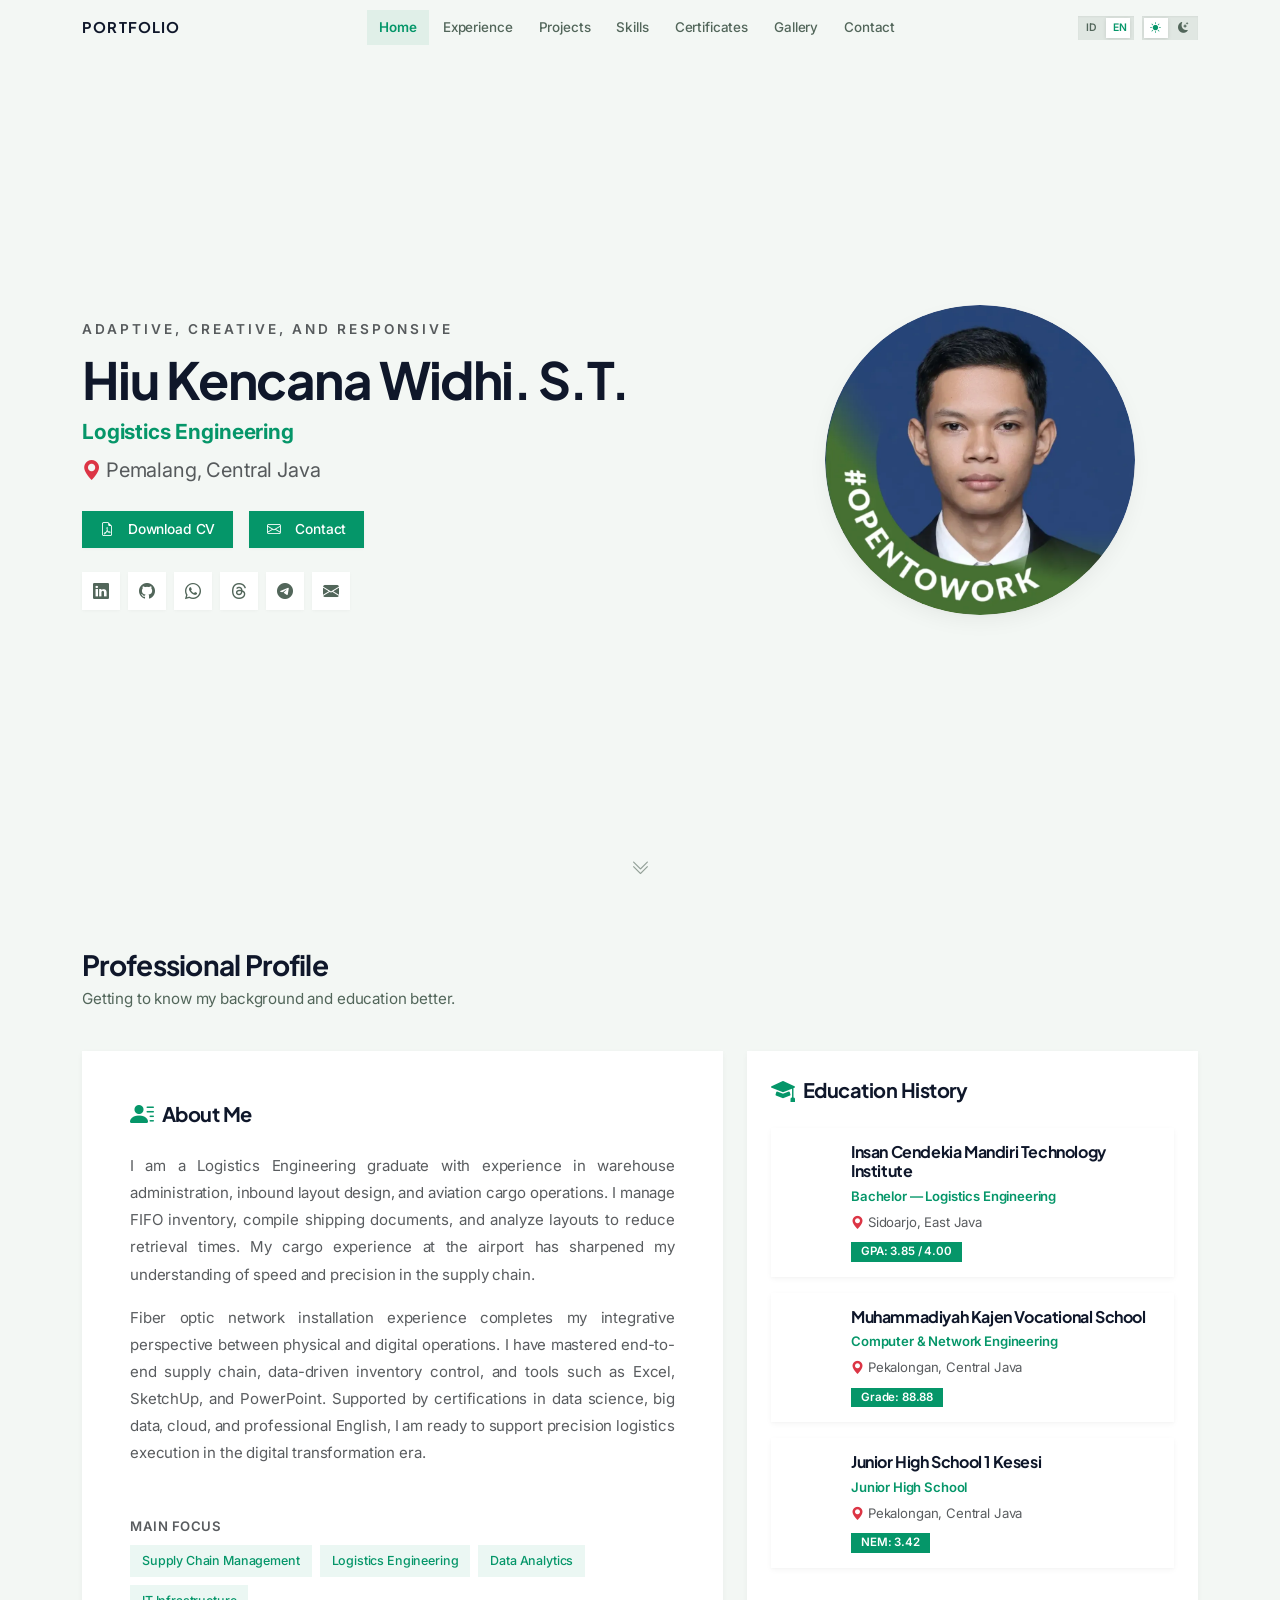
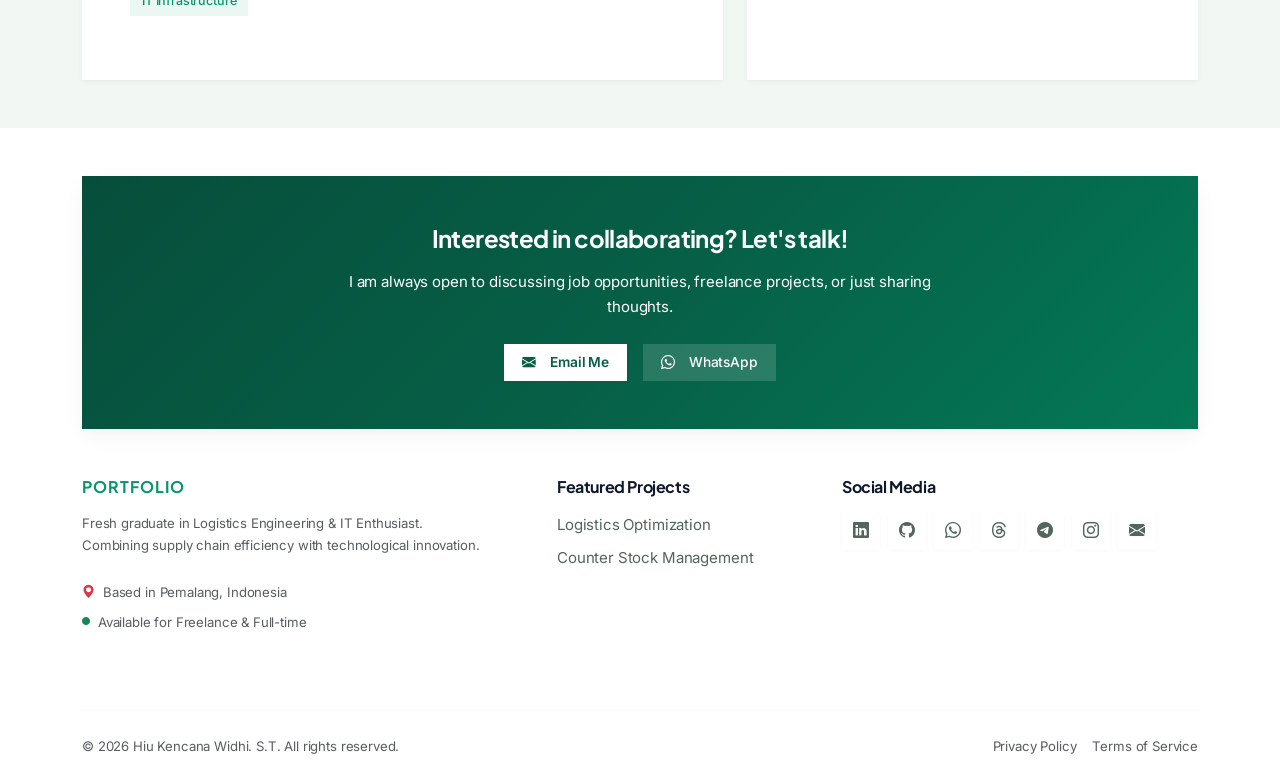
==== commit 7dcfde72: "update baru" ====
--- a/index.html
+++ b/index.html
@@ -458,22 +458,11 @@
                 <div class="col-lg-3 col-md-6">
                     <h4 class="h6 fw-bold mb-3" data-t="footer_featured">Proyek Unggulan</h4>
                     <ul class="list-unstyled d-flex flex-column gap-2 mb-0">
-                        <li><a href="#" class="footer-link footer-project-link" data-title="proj_wms_title"
-                                data-cat="proj_web_cat" data-desc="proj_wms_desc"
-                                data-tags="Barang Masuk, Barang Keluar, Monitoring Stok, Laporan & Grafik, AI Assistant"
-                                data-images="assets/images/projects/Warehouse Management System (WMS)/admin/1.webp, assets/images/projects/Warehouse Management System (WMS)/admin/2.webp, assets/images/projects/Warehouse Management System (WMS)/admin/3.webp, assets/images/projects/Warehouse Management System (WMS)/admin/4.webp, assets/images/projects/Warehouse Management System (WMS)/admin/5.webp, assets/images/projects/Warehouse Management System (WMS)/admin/6.webp, assets/images/projects/Warehouse Management System (WMS)/admin/7.webp, assets/images/projects/Warehouse Management System (WMS)/admin/8.webp, assets/images/projects/Warehouse Management System (WMS)/admin/9.webp, assets/images/projects/Warehouse Management System (WMS)/user/1.webp, assets/images/projects/Warehouse Management System (WMS)/user/2.webp, assets/images/projects/Warehouse Management System (WMS)/user/3.webp"
-                                data-demo="http://wms-hiu.full.diskon.cloud/login">Warehouse System (WMS)</a></li>
                         <li><a href="#" class="footer-link footer-project-link" data-title="proj_ta_title"
                                 data-cat="proj_ta_cat" data-desc="proj_ta_desc"
                                 data-tags="SketchUp, Analisis Data, SLP Method"
                                 data-images="assets/images/projects/logistics-opt/1.webp, assets/images/projects/logistics-opt/2.webp">Logistics
                                 Optimization</a></li>
-                        <li><a href="#" class="footer-link footer-project-link" data-title="proj_fin_title"
-                                data-cat="proj_web_cat" data-desc="proj_fin_desc"
-                                data-tags="Arus Kas, Manajemen Transaksi, Secure Auth"
-                                data-demo="http://catatan-keuangan.full.diskon.cloud"
-                                data-images="assets/images/projects/fin-system/admin/1.webp, assets/images/projects/fin-system/admin/2.webp, assets/images/projects/fin-system/admin/3.webp, assets/images/projects/fin-system/admin/4.webp, assets/images/projects/fin-system/admin/5.webp, assets/images/projects/fin-system/user/1.webp, assets/images/projects/fin-system/user/2.webp, assets/images/projects/fin-system/user/3.webp">Financial
-                                Recording</a></li>
                         <li><a href="#" class="footer-link footer-project-link" data-title="proj_stock_title"
                                 data-cat="proj_web_cat" data-desc="proj_stock_desc"
                                 data-tags="Stok Produk, Transaksi, Laporan Laba Rugi, Kategori"
@@ -817,7 +806,8 @@
                         </div>
                         <div>
                             <h2 class="h6 fw-bold mb-0" data-t="edu_title">Riwayat Pendidikan</h2>
-                            <p class="text-muted small mb-0" data-t="profile_desc">Detail latar belakang dan pendidikan</p>
+                            <p class="text-muted small mb-0" data-t="profile_desc">Detail latar belakang dan pendidikan
+                            </p>
                         </div>
                     </div>
                     <button type="button" class="btn-close ms-auto" data-bs-dismiss="modal" aria-label="Close"></button>
